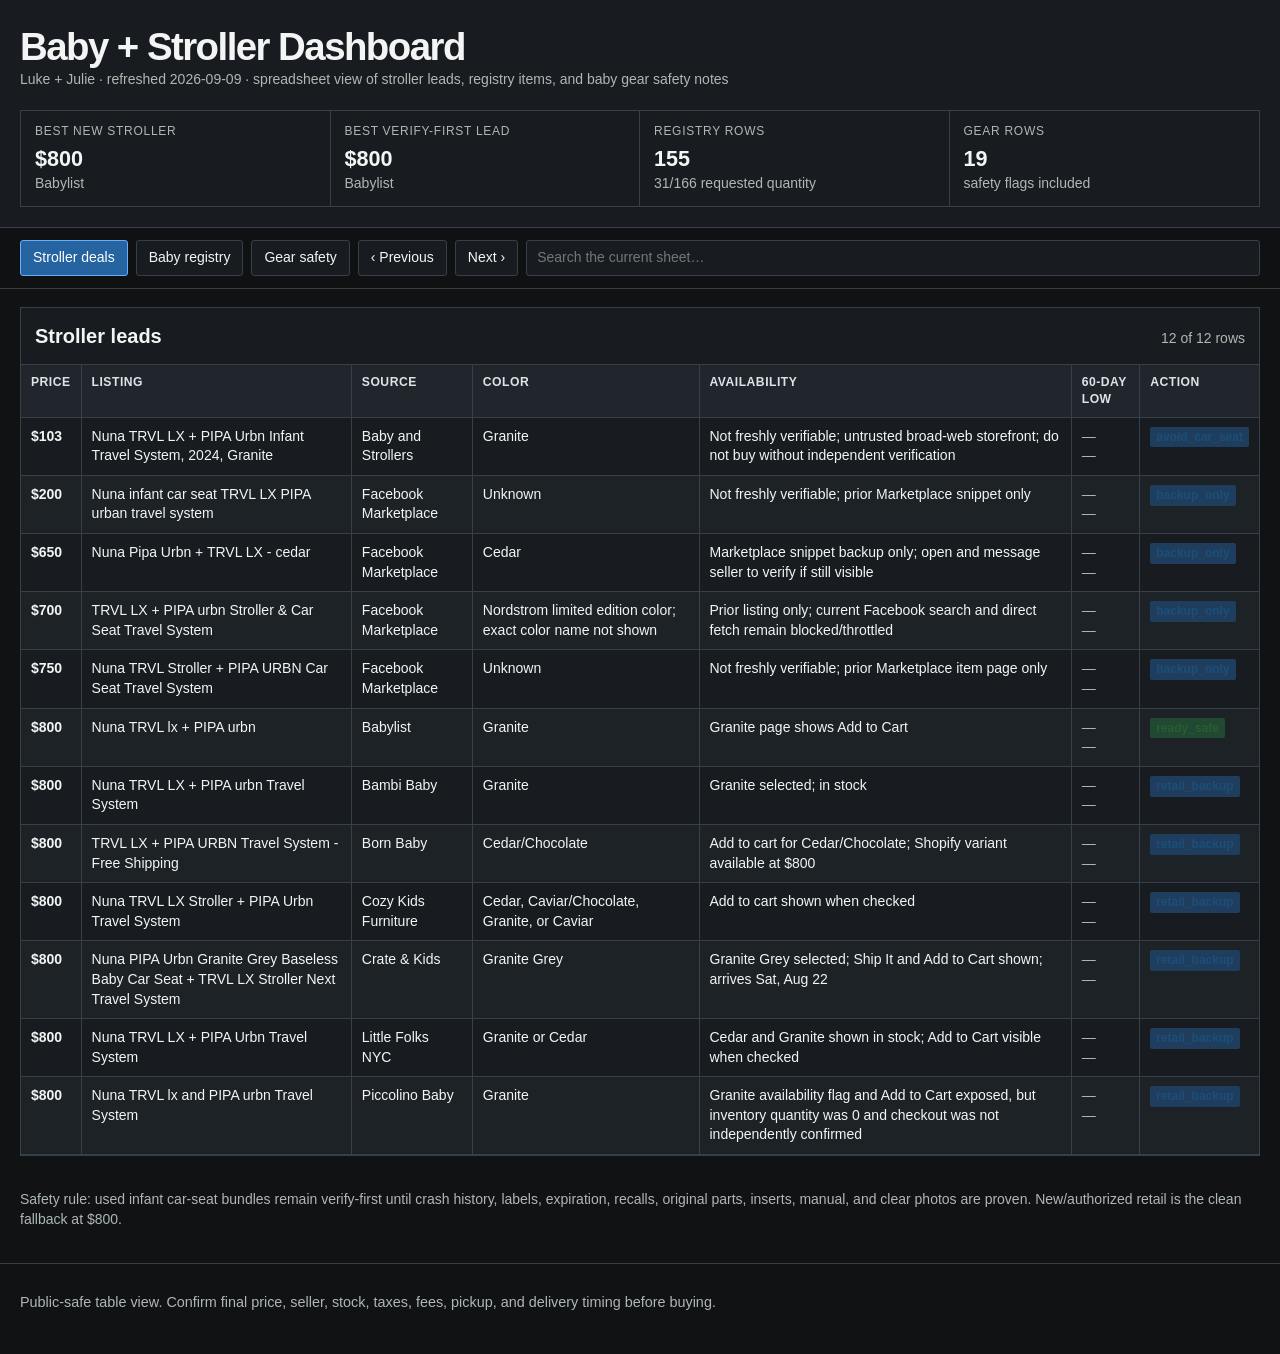
==== dashboards/baby-stroller.html @ 5c158ecc "Publish September 10 reconciled Baby Prep summary" ====
<!doctype html>
<html lang="en">
<head>
  <meta charset="utf-8">
  <meta name="viewport" content="width=device-width, initial-scale=1">
  <title>Baby + Stroller Dashboard - Public Safe</title>
  <link rel="stylesheet" href="../styles.css">
  <style>
    :root { color-scheme: dark; --grid-bg: #101214; --grid-paper: #181c20; --grid-ink: #f3f5f4; --grid-muted: #aeb8b3; --grid-line: #354048; --grid-blue: #1f3e5e; --grid-green: #214831; --grid-amber: #5a431d; }
    body.grid-dashboard { margin: 0; background: var(--grid-bg); color: var(--grid-ink); font: 14px/1.4 -apple-system, BlinkMacSystemFont, "Segoe UI", sans-serif; }
    .grid-dashboard .grid-wrap { width: min(1240px, calc(100% - 28px)); margin: 0 auto; }
    .grid-dashboard .grid-header { padding: 28px 0 20px; background: var(--grid-paper); border-bottom: 1px solid var(--grid-line); }
    .grid-dashboard h1 { margin: 0 0 4px; font-size: clamp(1.65rem, 3vw, 2.5rem); letter-spacing: -.04em; }
    .grid-dashboard h2 { margin: 0; font-size: 1.25rem; }
    .grid-dashboard .subhead, .grid-dashboard .muted { color: var(--grid-muted); }
    .grid-dashboard .subhead { margin: 0; }
    .grid-dashboard .summary-grid { display: grid; grid-template-columns: repeat(4, minmax(0, 1fr)); margin-top: 20px; border: 1px solid var(--grid-line); }
    .grid-dashboard .summary-cell { padding: 12px 14px; background: var(--grid-paper); border-right: 1px solid var(--grid-line); }
    .grid-dashboard .summary-cell:last-child { border-right: 0; }
    .grid-dashboard .summary-label { display: block; color: var(--grid-muted); font-size: .75rem; text-transform: uppercase; letter-spacing: .06em; }
    .grid-dashboard .summary-value { display: block; margin-top: 4px; font-size: 1.35rem; font-weight: 700; }
    .grid-dashboard .toolbar { position: sticky; top: 0; z-index: 2; padding: 12px 0; background: rgba(16,18,20,.96); border-bottom: 1px solid var(--grid-line); }
    .grid-dashboard .toolbar-row { display: flex; align-items: center; gap: 8px; flex-wrap: wrap; }
    .grid-dashboard button, .grid-dashboard input { min-height: 36px; border: 1px solid var(--grid-line); border-radius: 3px; font: inherit; }
    .grid-dashboard button { padding: 7px 12px; background: var(--grid-paper); color: var(--grid-ink); cursor: pointer; }
    .grid-dashboard button[aria-selected="true"], .grid-dashboard button.primary { background: #2563a1; border-color: #67aefb; color: #fff; }
    .grid-dashboard button:focus-visible, .grid-dashboard input:focus-visible { outline: 3px solid #67aefb; outline-offset: 1px; }
    .grid-dashboard input { flex: 1 1 260px; padding: 7px 10px; background: var(--grid-paper); }
    .grid-dashboard .view-panel[hidden] { display: none; }
    .grid-dashboard .sheet { margin: 18px 0 34px; background: var(--grid-paper); border: 1px solid var(--grid-line); }
    .grid-dashboard .sheet-head { display: flex; align-items: baseline; justify-content: space-between; gap: 12px; padding: 14px; border-bottom: 1px solid var(--grid-line); }
    .grid-dashboard .sheet-scroll { overflow-x: auto; }
    .grid-dashboard table { width: 100%; border-collapse: collapse; text-align: left; }
    .grid-dashboard th { position: sticky; top: 0; z-index: 1; background: #20262c; color: #dce4e8; font-size: .76rem; text-transform: uppercase; letter-spacing: .04em; }
    .grid-dashboard th, .grid-dashboard td { padding: 9px 10px; border-right: 1px solid var(--grid-line); border-bottom: 1px solid var(--grid-line); vertical-align: top; }
    .grid-dashboard tr:nth-child(even) td { background: #1d2227; }
    .grid-dashboard th:last-child, .grid-dashboard td:last-child { border-right: 0; }
    .grid-dashboard .item-title { min-width: 360px; }
    .grid-dashboard .status-text { display: inline-block; padding: 2px 6px; border-radius: 2px; font-size: .75rem; font-weight: 700; }
    .grid-dashboard .status-text.safe { background: var(--grid-green); color: #275e32; }
    .grid-dashboard .status-text.verify { background: var(--grid-blue); color: #1d4e79; }
    .grid-dashboard .status-text.caution { background: var(--grid-amber); color: #805a16; }
    .grid-dashboard .detail-toggle, .grid-dashboard .offer-button { min-height: 30px; padding: 5px 9px; border: 1px solid var(--grid-line); border-radius: 3px; background: #15191d; color: var(--grid-ink); text-decoration: none; font-size: .8rem; font-weight: 700; white-space: nowrap; }
    .grid-dashboard .offer-buttons { display: flex; flex-wrap: wrap; gap: 7px; margin: 10px 0; }
    .grid-dashboard .detail-toggle:hover, .grid-dashboard .offer-button:hover { border-color: #67aefb; color: #fff; }
    .grid-dashboard .registry-detail td { background: #121518 !important; color: var(--grid-muted); }
    .grid-dashboard .empty-row { display: none; padding: 16px; color: var(--grid-muted); }
    .grid-dashboard .notes { margin: 0 0 34px; color: var(--grid-muted); }
    @media (max-width: 720px) {
      .grid-dashboard .summary-grid { grid-template-columns: repeat(2, minmax(0, 1fr)); }
      .grid-dashboard .summary-cell:nth-child(2) { border-right: 0; }
      .grid-dashboard .summary-cell:nth-child(-n+2) { border-bottom: 1px solid var(--grid-line); }
      .grid-dashboard .toolbar-row { align-items: stretch; }
      .grid-dashboard .toolbar-row button { flex: 1 1 auto; }
      .grid-dashboard input { flex-basis: 100%; }
    }
  </style>
</head>
<body class="grid-dashboard">
  <header class="grid-header"><div class="grid-wrap">
    <h1>Baby + Stroller Dashboard</h1>
    <p class="subhead">Luke + Julie · refreshed 2026-09-09 · spreadsheet view of stroller leads, registry items, and baby gear safety notes</p>
    <div class="summary-grid" aria-label="Dashboard summary">
      <div class="summary-cell"><span class="summary-label">Best new stroller</span><span class="summary-value">$800</span><span class="muted">Babylist</span></div>
      <div class="summary-cell"><span class="summary-label">Best verify-first lead</span><span class="summary-value">$800</span><span class="muted">Babylist</span></div>
      <div class="summary-cell"><span class="summary-label">Registry rows</span><span class="summary-value">155</span><span class="muted">31/166 requested quantity</span></div>
      <div class="summary-cell"><span class="summary-label">Gear rows</span><span class="summary-value">19</span><span class="muted">safety flags included</span></div>
    </div>
  </div></header>
  <main>
    <section class="toolbar"><div class="grid-wrap"><div class="toolbar-row" role="tablist" aria-label="Dashboard sheets">
      <button id="stroller-tab" type="button" role="tab" aria-selected="true" aria-controls="stroller-panel">Stroller deals</button>
      <button id="registry-tab" type="button" role="tab" aria-selected="false" aria-controls="registry-panel">Baby registry</button>
      <button id="gear-tab" type="button" role="tab" aria-selected="false" aria-controls="gear-panel">Gear safety</button>
      <button id="previous-view" type="button" aria-label="Previous sheet">‹ Previous</button>
      <button id="next-view" type="button" aria-label="Next sheet">Next ›</button>
      <input id="table-search" type="search" placeholder="Search the current sheet…" aria-label="Search the current sheet">
    </div></div></section>
    <div class="grid-wrap">
      <section class="view-panel" id="stroller-panel" role="tabpanel" aria-labelledby="stroller-tab">
        <div class="sheet"><div class="sheet-head"><h2>Stroller leads</h2><span class="muted" id="stroller-count">12 rows</span></div><div class="sheet-scroll"><table><thead><tr><th>Price</th><th>Listing</th><th>Source</th><th>Color</th><th>Availability</th><th>60-day low</th><th>Action</th></tr></thead><tbody><tr data-search="Nuna TRVL LX + PIPA Urbn Infant Travel System, 2024, Granite Baby and Strollers Granite Not freshly verifiable; untrusted broad-web storefront; do not buy without independent verification avoid_car_seat"><td><strong>$103</strong></td><td>Nuna TRVL LX + PIPA Urbn Infant Travel System, 2024, Granite</td><td>Baby and Strollers</td><td>Granite</td><td>Not freshly verifiable; untrusted broad-web storefront; do not buy without independent verification</td><td><span class="muted">—</span><br><span class="muted">—</span></td><td><span class="status-text verify">avoid_car_seat</span></td></tr><tr data-search="Nuna infant car seat TRVL LX PIPA urban travel system Facebook Marketplace Unknown Not freshly verifiable; prior Marketplace snippet only backup_only"><td><strong>$200</strong></td><td>Nuna infant car seat TRVL LX PIPA urban travel system</td><td>Facebook Marketplace</td><td>Unknown</td><td>Not freshly verifiable; prior Marketplace snippet only</td><td><span class="muted">—</span><br><span class="muted">—</span></td><td><span class="status-text verify">backup_only</span></td></tr><tr data-search="Nuna Pipa Urbn + TRVL LX - cedar Facebook Marketplace Cedar Marketplace snippet backup only; open and message seller to verify if still visible backup_only"><td><strong>$650</strong></td><td>Nuna Pipa Urbn + TRVL LX - cedar</td><td>Facebook Marketplace</td><td>Cedar</td><td>Marketplace snippet backup only; open and message seller to verify if still visible</td><td><span class="muted">—</span><br><span class="muted">—</span></td><td><span class="status-text verify">backup_only</span></td></tr><tr data-search="TRVL LX + PIPA urbn Stroller &amp; Car Seat Travel System Facebook Marketplace Nordstrom limited edition color; exact color name not shown Prior listing only; current Facebook search and direct fetch remain blocked/throttled backup_only"><td><strong>$700</strong></td><td>TRVL LX + PIPA urbn Stroller &amp; Car Seat Travel System</td><td>Facebook Marketplace</td><td>Nordstrom limited edition color; exact color name not shown</td><td>Prior listing only; current Facebook search and direct fetch remain blocked/throttled</td><td><span class="muted">—</span><br><span class="muted">—</span></td><td><span class="status-text verify">backup_only</span></td></tr><tr data-search="Nuna TRVL Stroller + PIPA URBN Car Seat Travel System Facebook Marketplace Unknown Not freshly verifiable; prior Marketplace item page only backup_only"><td><strong>$750</strong></td><td>Nuna TRVL Stroller + PIPA URBN Car Seat Travel System</td><td>Facebook Marketplace</td><td>Unknown</td><td>Not freshly verifiable; prior Marketplace item page only</td><td><span class="muted">—</span><br><span class="muted">—</span></td><td><span class="status-text verify">backup_only</span></td></tr><tr data-search="Nuna TRVL lx + PIPA urbn Babylist Granite Granite page shows Add to Cart ready_safe"><td><strong>$800</strong></td><td>Nuna TRVL lx + PIPA urbn</td><td>Babylist</td><td>Granite</td><td>Granite page shows Add to Cart</td><td><span class="muted">—</span><br><span class="muted">—</span></td><td><span class="status-text safe">ready_safe</span></td></tr><tr data-search="Nuna TRVL LX + PIPA urbn Travel System Bambi Baby Granite Granite selected; in stock retail_backup"><td><strong>$800</strong></td><td>Nuna TRVL LX + PIPA urbn Travel System</td><td>Bambi Baby</td><td>Granite</td><td>Granite selected; in stock</td><td><span class="muted">—</span><br><span class="muted">—</span></td><td><span class="status-text verify">retail_backup</span></td></tr><tr data-search="TRVL LX + PIPA URBN Travel System - Free Shipping Born Baby Cedar/Chocolate Add to cart for Cedar/Chocolate; Shopify variant available at $800 retail_backup"><td><strong>$800</strong></td><td>TRVL LX + PIPA URBN Travel System - Free Shipping</td><td>Born Baby</td><td>Cedar/Chocolate</td><td>Add to cart for Cedar/Chocolate; Shopify variant available at $800</td><td><span class="muted">—</span><br><span class="muted">—</span></td><td><span class="status-text verify">retail_backup</span></td></tr><tr data-search="Nuna TRVL LX Stroller + PIPA Urbn Travel System Cozy Kids Furniture Cedar, Caviar/Chocolate, Granite, or Caviar Add to cart shown when checked retail_backup"><td><strong>$800</strong></td><td>Nuna TRVL LX Stroller + PIPA Urbn Travel System</td><td>Cozy Kids Furniture</td><td>Cedar, Caviar/Chocolate, Granite, or Caviar</td><td>Add to cart shown when checked</td><td><span class="muted">—</span><br><span class="muted">—</span></td><td><span class="status-text verify">retail_backup</span></td></tr><tr data-search="Nuna PIPA Urbn Granite Grey Baseless Baby Car Seat + TRVL LX Stroller Next Travel System Crate &amp; Kids Granite Grey Granite Grey selected; Ship It and Add to Cart shown; arrives Sat, Aug 22 retail_backup"><td><strong>$800</strong></td><td>Nuna PIPA Urbn Granite Grey Baseless Baby Car Seat + TRVL LX Stroller Next Travel System</td><td>Crate &amp; Kids</td><td>Granite Grey</td><td>Granite Grey selected; Ship It and Add to Cart shown; arrives Sat, Aug 22</td><td><span class="muted">—</span><br><span class="muted">—</span></td><td><span class="status-text verify">retail_backup</span></td></tr><tr data-search="Nuna TRVL LX + PIPA Urbn Travel System Little Folks NYC Granite or Cedar Cedar and Granite shown in stock; Add to Cart visible when checked retail_backup"><td><strong>$800</strong></td><td>Nuna TRVL LX + PIPA Urbn Travel System</td><td>Little Folks NYC</td><td>Granite or Cedar</td><td>Cedar and Granite shown in stock; Add to Cart visible when checked</td><td><span class="muted">—</span><br><span class="muted">—</span></td><td><span class="status-text verify">retail_backup</span></td></tr><tr data-search="Nuna TRVL lx and PIPA urbn Travel System Piccolino Baby Granite Granite availability flag and Add to Cart exposed, but inventory quantity was 0 and checkout was not independently confirmed retail_backup"><td><strong>$800</strong></td><td>Nuna TRVL lx and PIPA urbn Travel System</td><td>Piccolino Baby</td><td>Granite</td><td>Granite availability flag and Add to Cart exposed, but inventory quantity was 0 and checkout was not independently confirmed</td><td><span class="muted">—</span><br><span class="muted">—</span></td><td><span class="status-text verify">retail_backup</span></td></tr></tbody></table><div class="empty-row">No stroller rows match the search.</div></div></div>
        <p class="notes">Safety rule: used infant car-seat bundles remain verify-first until crash history, labels, expiration, recalls, original parts, inserts, manual, and clear photos are proven. New/authorized retail is the clean fallback at $800.</p>
      </section>
      <section class="view-panel" id="registry-panel" role="tabpanel" aria-labelledby="registry-tab" hidden>
        <div class="sheet"><div class="sheet-head"><h2>Baby registry — all reconciled rows</h2><span class="muted" id="registry-count">155 rows</span></div><div class="sheet-scroll"><table><thead><tr><th>Category</th><th>Registry item</th><th>Amazon price</th><th>Qty requested</th><th>Qty purchased</th><th>Status</th><th>Checked</th><th>60-day low</th><th>Low difference</th><th>Actions</th></tr></thead><tbody><tr data-search="Tub Works® Dinosaur Mold Free Bath Toys, 6 Pack | Sealed, No Hole Bath Toys Design Keeps Moisture Out | Soft, Squeezable &amp; Float on Water | Easy-Grip Baby &amp; Toddler Bath Toy Set | Great Baby Pool Toys Bathing active 2026-07-05" data-detail="registry-detail-0"><td>Bathing</td><td class="item-title">Tub Works® Dinosaur Mold Free Bath Toys, 6 Pack | Sealed, No Hole Bath Toys Design Keeps Moisture Out | Soft, Squeezable &amp; Float on Water | Easy-Grip Baby &amp; Toddler Bath Toy Set | Great Baby Pool Toys</td><td>$14</td><td>1</td><td>0</td><td>active</td><td>2026-07-05</td><td><span class="muted">—</span><br><span class="muted">—</span></td><td><button class="detail-toggle" type="button" aria-expanded="false" aria-controls="registry-detail-0">View details</button></td></tr><tr class="registry-detail" id="registry-detail-0" hidden><td colspan="10"><strong>Public offer context</strong><div class="offer-buttons"><a class="offer-button" href="https://www.walmart.com/ip/Tub-Works-Mold-Free-No-Hole-Bath-Toys-6-Pack-Rainforest/9072864702" target="_blank" rel="noopener noreferrer">Walmart</a></div><span class="muted">Private registry identifiers and exact Amazon item links are omitted from this public-safe page.</span></td></tr><tr data-search="Munchkin® Learn™ Bath Letters and Numbers 36pc Toddler Bath Toy Uncategorized active 2026-07-05" data-detail="registry-detail-1"><td>Uncategorized</td><td class="item-title">Munchkin® Learn™ Bath Letters and Numbers 36pc Toddler Bath Toy</td><td>$5</td><td>1</td><td>1</td><td>active</td><td>2026-07-05</td><td><span class="muted">—</span><br><span class="muted">—</span></td><td><button class="detail-toggle" type="button" aria-expanded="false" aria-controls="registry-detail-1">View details</button></td></tr><tr class="registry-detail" id="registry-detail-1" hidden><td colspan="10"><strong>Public offer context</strong><div class="offer-buttons"><a class="offer-button" href="https://www.walmart.com/ip/Munchkin-Learn-Letters-and-Numbers-Toddler-Bath-Toy-Non-Toxic-Multi-Color-Unisex-36-Count/38420302" target="_blank" rel="noopener noreferrer">Walmart</a></div><span class="muted">Private registry identifiers and exact Amazon item links are omitted from this public-safe page.</span></td></tr><tr data-search="Munchkin® Super Scoop™ Hanging Bath Toy Storage with Quick Drying Mesh, Grey Uncategorized active 2026-07-05" data-detail="registry-detail-2"><td>Uncategorized</td><td class="item-title">Munchkin® Super Scoop™ Hanging Bath Toy Storage with Quick Drying Mesh, Grey</td><td>$13</td><td>1</td><td>0</td><td>active</td><td>2026-07-05</td><td><span class="muted">—</span><br><span class="muted">—</span></td><td><button class="detail-toggle" type="button" aria-expanded="false" aria-controls="registry-detail-2">View details</button></td></tr><tr class="registry-detail" id="registry-detail-2" hidden><td colspan="10"><strong>Public offer context</strong><div class="offer-buttons"><a class="offer-button" href="https://www.walmart.com/ip/Munchkin-Super-Scoop-Hanging-Bath-Toy-Scoop-and-Storage-with-Quick-Drying-Mesh-Gray-Unisex/706444484" target="_blank" rel="noopener noreferrer">Walmart</a></div><span class="muted">Private registry identifiers and exact Amazon item links are omitted from this public-safe page.</span></td></tr><tr data-search="The Honest Company 2-in-1 Baby Shampoo &amp; Body Wash, Fragrance-Free, Tear-Free, Hypoallergenic, Naturally Derived, Sensitive Skin, 10 fl oz Uncategorized active 2026-07-05" data-detail="registry-detail-3"><td>Uncategorized</td><td class="item-title">The Honest Company 2-in-1 Baby Shampoo &amp; Body Wash, Fragrance-Free, Tear-Free, Hypoallergenic, Naturally Derived, Sensitive Skin, 10 fl oz</td><td>$11</td><td>1</td><td>0</td><td>active</td><td>2026-07-05</td><td><span class="muted">—</span><br><span class="muted">—</span></td><td><button class="detail-toggle" type="button" aria-expanded="false" aria-controls="registry-detail-3">View details</button></td></tr><tr class="registry-detail" id="registry-detail-3" hidden><td colspan="10"><strong>Public offer context</strong><div class="offer-buttons"><a class="offer-button" href="https://www.walmart.com/ip/Sensitive-Shampoo-Body-Wash-Fragrance-Free-10-Fl-Oz/325622582" target="_blank" rel="noopener noreferrer">Walmart</a></div><span class="muted">Private registry identifiers and exact Amazon item links are omitted from this public-safe page.</span></td></tr><tr data-search="TBEZY Baby Hooded Towel with Unique Animal Design Ultra Soft Thick Cotton Bath Towel for Newborn (Tiger) Uncategorized active 2026-07-05" data-detail="registry-detail-4"><td>Uncategorized</td><td class="item-title">TBEZY Baby Hooded Towel with Unique Animal Design Ultra Soft Thick Cotton Bath Towel for Newborn (Tiger)</td><td>$20</td><td>1</td><td>1</td><td>active</td><td>2026-07-05</td><td><span class="muted">—</span><br><span class="muted">—</span></td><td><button class="detail-toggle" type="button" aria-expanded="false" aria-controls="registry-detail-4">View details</button></td></tr><tr class="registry-detail" id="registry-detail-4" hidden><td colspan="10"><strong>Public offer context</strong><div class="offer-buttons"><a class="offer-button" href="https://www.ebay.com/itm/366216033367" target="_blank" rel="noopener noreferrer">eBay</a></div><span class="muted">Private registry identifiers and exact Amazon item links are omitted from this public-safe page.</span></td></tr><tr data-search="Spasilk Baby 10 Pack Soft Terry Bath Washcloth Wipes Uncategorized active 2026-07-05" data-detail="registry-detail-5"><td>Uncategorized</td><td class="item-title">Spasilk Baby 10 Pack Soft Terry Bath Washcloth Wipes</td><td>$8</td><td>1</td><td>1</td><td>active</td><td>2026-07-05</td><td><span class="muted">—</span><br><span class="muted">—</span></td><td><button class="detail-toggle" type="button" aria-expanded="false" aria-controls="registry-detail-5">View details</button></td></tr><tr class="registry-detail" id="registry-detail-5" hidden><td colspan="10"><strong>Public offer context</strong><div class="offer-buttons"><a class="offer-button" href="https://www.walmart.com/ip/Spasilk-Washcloth-Wipes-Set-for-Newborns-and-Infants-Terry-Bathtime-Essentials-Pack-of-10-Blue-Elephants/465068553" target="_blank" rel="noopener noreferrer">Walmart</a></div><span class="muted">Private registry identifiers and exact Amazon item links are omitted from this public-safe page.</span></td></tr><tr data-search="Timgle 10 Pcs Coral Velvet Pee Covers Baby Boy, Strong Water Absorption Pee Shield for Baby Boy, Reusable Diaper Changing Accessory for Boys Newborn Gift(Dinosaur) Diapering active 2026-07-05" data-detail="registry-detail-6"><td>Diapering</td><td class="item-title">Timgle 10 Pcs Coral Velvet Pee Covers Baby Boy, Strong Water Absorption Pee Shield for Baby Boy, Reusable Diaper Changing Accessory for Boys Newborn Gift(Dinosaur)</td><td>$18</td><td>1</td><td>1</td><td>active</td><td>2026-07-05</td><td><span class="muted">—</span><br><span class="muted">—</span></td><td><button class="detail-toggle" type="button" aria-expanded="false" aria-controls="registry-detail-6">View details</button></td></tr><tr class="registry-detail" id="registry-detail-6" hidden><td colspan="10"><strong>Public offer context</strong><div class="offer-buttons"><span class="muted">No public offer link recorded</span></div><span class="muted">Private registry identifiers and exact Amazon item links are omitted from this public-safe page.</span></td></tr><tr data-search="Fortella Baby Diaper Caddy, 3 Tier Rolling Storage Cart for Baby Essentials, Diaper Cart with Detachable Dividers, Storage Organizer &amp; Baby Bottle Organizer for Bedroom, Living Room (Beige) Uncategorized active 2026-07-05" data-detail="registry-detail-7"><td>Uncategorized</td><td class="item-title">Fortella Baby Diaper Caddy, 3 Tier Rolling Storage Cart for Baby Essentials, Diaper Cart with Detachable Dividers, Storage Organizer &amp; Baby Bottle Organizer for Bedroom, Living Room (Beige)</td><td>$40</td><td>1</td><td>1</td><td>active</td><td>2026-07-05</td><td><span class="muted">—</span><br><span class="muted">—</span></td><td><button class="detail-toggle" type="button" aria-expanded="false" aria-controls="registry-detail-7">View details</button></td></tr><tr class="registry-detail" id="registry-detail-7" hidden><td colspan="10"><strong>Public offer context</strong><div class="offer-buttons"><a class="offer-button" href="https://www.ebay.com/itm/397949438208" target="_blank" rel="noopener noreferrer">eBay</a></div><span class="muted">Private registry identifiers and exact Amazon item links are omitted from this public-safe page.</span></td></tr><tr data-search="Parker Baby Diaper Caddy - Nursery Storage Bin and Car Organizer for Diapers and Baby Wipes - Oatmeal, Regular Uncategorized active 2026-07-05" data-detail="registry-detail-8"><td>Uncategorized</td><td class="item-title">Parker Baby Diaper Caddy - Nursery Storage Bin and Car Organizer for Diapers and Baby Wipes - Oatmeal, Regular</td><td>$22</td><td>1</td><td>0</td><td>active</td><td>2026-07-05</td><td><span class="muted">—</span><br><span class="muted">—</span></td><td><button class="detail-toggle" type="button" aria-expanded="false" aria-controls="registry-detail-8">View details</button></td></tr><tr class="registry-detail" id="registry-detail-8" hidden><td colspan="10"><strong>Public offer context</strong><div class="offer-buttons"><a class="offer-button" href="https://www.target.com/p/parker-baby-co-felt-diaper-caddy-regular-oatmeal/-/A-88442014" target="_blank" rel="noopener noreferrer">Target</a></div><span class="muted">Private registry identifiers and exact Amazon item links are omitted from this public-safe page.</span></td></tr><tr data-search="4 pcs Clear Zipper Pouches,Hard Shell Zipper Case, Toiletry Bag for Travel, CLear Diaper Bag, Toiletry Pouch, Travel Organizer, Cosmetic Bag,Toy Storage Bins (M+3S) (Blue) Uncategorized active 2026-07-05" data-detail="registry-detail-9"><td>Uncategorized</td><td class="item-title">4 pcs Clear Zipper Pouches,Hard Shell Zipper Case, Toiletry Bag for Travel, CLear Diaper Bag, Toiletry Pouch, Travel Organizer, Cosmetic Bag,Toy Storage Bins (M+3S) (Blue)</td><td>$18</td><td>2</td><td>0</td><td>active</td><td>2026-07-05</td><td><span class="muted">—</span><br><span class="muted">—</span></td><td><button class="detail-toggle" type="button" aria-expanded="false" aria-controls="registry-detail-9">View details</button></td></tr><tr class="registry-detail" id="registry-detail-9" hidden><td colspan="10"><strong>Public offer context</strong><div class="offer-buttons"><a class="offer-button" href="https://www.ebay.com/itm/227279788203" target="_blank" rel="noopener noreferrer">eBay</a></div><span class="muted">Private registry identifiers and exact Amazon item links are omitted from this public-safe page.</span></td></tr><tr data-search="BAGSMART Diaper Bag Tote, Hospital Bag for Labor Delivery, Puffy Maternity Travel Diaper Tote, Baby Bag with Pacifier Case Uncategorized active 2026-07-05" data-detail="registry-detail-10"><td>Uncategorized</td><td class="item-title">BAGSMART Diaper Bag Tote, Hospital Bag for Labor Delivery, Puffy Maternity Travel Diaper Tote, Baby Bag with Pacifier Case</td><td>$39</td><td>1</td><td>0</td><td>active</td><td>2026-07-05</td><td><span class="muted">—</span><br><span class="muted">—</span></td><td><button class="detail-toggle" type="button" aria-expanded="false" aria-controls="registry-detail-10">View details</button></td></tr><tr class="registry-detail" id="registry-detail-10" hidden><td colspan="10"><strong>Public offer context</strong><div class="offer-buttons"><a class="offer-button" href="https://www.kinzd.com/products/bagsmart-diaper-bag-tote-puffer-hospital-bag-for-labor-delivery-with-pacifier-case-lightweight-baby-bag-for-travel-work-multifunctional-insulated-pockets-water-resistance-1" target="_blank" rel="noopener noreferrer">Kinzd</a></div><span class="muted">Private registry identifiers and exact Amazon item links are omitted from this public-safe page.</span></td></tr><tr data-search="Triple Paste Diaper Rash Cream, Hypoallergenic Medicated Ointment for Babies, 16 oz (Packaging May Vary) Uncategorized active 2026-07-05" data-detail="registry-detail-11"><td>Uncategorized</td><td class="item-title">Triple Paste Diaper Rash Cream, Hypoallergenic Medicated Ointment for Babies, 16 oz (Packaging May Vary)</td><td>$30</td><td>1</td><td>0</td><td>active</td><td>2026-07-05</td><td><span class="muted">—</span><br><span class="muted">—</span></td><td><button class="detail-toggle" type="button" aria-expanded="false" aria-controls="registry-detail-11">View details</button></td></tr><tr class="registry-detail" id="registry-detail-11" hidden><td colspan="10"><strong>Public offer context</strong><div class="offer-buttons"><a class="offer-button" href="https://www.walmart.com/ip/Triple-Paste-Diaper-Rash-Cream-Hypoallergenic-Medicated-Ointment-for-Babies-16-oz-20023/594558037" target="_blank" rel="noopener noreferrer">Walmart</a></div><span class="muted">Private registry identifiers and exact Amazon item links are omitted from this public-safe page.</span></td></tr><tr data-search="Aquaphor Baby Healing Ointment Advanced Therapy Skin Protectant, Dry Skin and Diaper Rash Ointment, 7 Oz Tube Uncategorized active 2026-07-05" data-detail="registry-detail-12"><td>Uncategorized</td><td class="item-title">Aquaphor Baby Healing Ointment Advanced Therapy Skin Protectant, Dry Skin and Diaper Rash Ointment, 7 Oz Tube</td><td>$13</td><td>1</td><td>0</td><td>active</td><td>2026-07-05</td><td><span class="muted">—</span><br><span class="muted">—</span></td><td><button class="detail-toggle" type="button" aria-expanded="false" aria-controls="registry-detail-12">View details</button></td></tr><tr class="registry-detail" id="registry-detail-12" hidden><td colspan="10"><strong>Public offer context</strong><div class="offer-buttons"><a class="offer-button" href="https://www.walmart.com/ip/Aquaphor-Baby-Healing-Ointment-Advanced-Therapy-Skin-Protectant-7-Oz-Tube/52639069" target="_blank" rel="noopener noreferrer">Walmart</a></div><span class="muted">Private registry identifiers and exact Amazon item links are omitted from this public-safe page.</span></td></tr><tr data-search="Tiny Twinkle Mess Proof Wet Bags | 2-Pack Reusable Waterproof Wet Bags for Swimsuits | Baby Clothes | Travel &amp; Diaper Bag (Dinosaur, Ocean Life) Uncategorized active 2026-07-05" data-detail="registry-detail-13"><td>Uncategorized</td><td class="item-title">Tiny Twinkle Mess Proof Wet Bags | 2-Pack Reusable Waterproof Wet Bags for Swimsuits | Baby Clothes | Travel &amp; Diaper Bag (Dinosaur, Ocean Life)</td><td>$18</td><td>1</td><td>0</td><td>active</td><td>2026-07-05</td><td><span class="muted">—</span><br><span class="muted">—</span></td><td><button class="detail-toggle" type="button" aria-expanded="false" aria-controls="registry-detail-13">View details</button></td></tr><tr class="registry-detail" id="registry-detail-13" hidden><td colspan="10"><strong>Public offer context</strong><div class="offer-buttons"><a class="offer-button" href="https://www.target.com/p/tiny-twinkle-mess-proof-waterproof-washable-baby-toddler-wet-bags-for-diapers-swimsuits-and-travel-dinosaur-ocean-life/-/A-1002531642" target="_blank" rel="noopener noreferrer">Target</a></div><span class="muted">Private registry identifiers and exact Amazon item links are omitted from this public-safe page.</span></td></tr><tr data-search="HealthyBaby Our Wet Wipes | EWG Verified Safe | 100% Water &amp; Plant Based | Unscented &amp; Safe for Sensitive Skin | Fragrance Free and Totally Chlorine Free (8 packs, 512 wipes) Uncategorized active 2026-07-05" data-detail="registry-detail-14"><td>Uncategorized</td><td class="item-title">HealthyBaby Our Wet Wipes | EWG Verified Safe | 100% Water &amp; Plant Based | Unscented &amp; Safe for Sensitive Skin | Fragrance Free and Totally Chlorine Free (8 packs, 512 wipes)</td><td>$55</td><td>3</td><td>0</td><td>active</td><td>2026-07-05</td><td><span class="muted">—</span><br><span class="muted">—</span></td><td><button class="detail-toggle" type="button" aria-expanded="false" aria-controls="registry-detail-14">View details</button></td></tr><tr class="registry-detail" id="registry-detail-14" hidden><td colspan="10"><strong>Public offer context</strong><div class="offer-buttons"><a class="offer-button" href="https://www.target.com/p/healthybaby-wet-wipes-224ct/-/A-94794100" target="_blank" rel="noopener noreferrer">Target</a></div><span class="muted">Private registry identifiers and exact Amazon item links are omitted from this public-safe page.</span></td></tr><tr data-search="Our Diapers | The First EWG Verified &amp; Microbiome-Friendly Diaper | Size NB (&lt;10 lbs) 32 Count | 12-Hour Leak Protection | Made with Organic Cotton &amp; Plant-Derived Materials | Totally Chlorine Free Uncategorized active 2026-07-05" data-detail="registry-detail-15"><td>Uncategorized</td><td class="item-title">Our Diapers | The First EWG Verified &amp; Microbiome-Friendly Diaper | Size NB (&lt;10 lbs) 32 Count | 12-Hour Leak Protection | Made with Organic Cotton &amp; Plant-Derived Materials | Totally Chlorine Free</td><td>$23</td><td>2</td><td>0</td><td>active</td><td>2026-07-05</td><td><span class="muted">—</span><br><span class="muted">—</span></td><td><button class="detail-toggle" type="button" aria-expanded="false" aria-controls="registry-detail-15">View details</button></td></tr><tr class="registry-detail" id="registry-detail-15" hidden><td colspan="10"><strong>Public offer context</strong><div class="offer-buttons"><a class="offer-button" href="https://www.target.com/p/healthybaby-disposable-diapers-newborn-66ct/-/A-90481486" target="_blank" rel="noopener noreferrer">Target</a></div><span class="muted">Private registry identifiers and exact Amazon item links are omitted from this public-safe page.</span></td></tr><tr data-search="Pampers Pure Baby Diapers, Size 0 (&gt;10 lbs), 76, Up to 100% Leakproof, Premium Hypoallergenic Soft Diapers Uncategorized active 2026-07-05" data-detail="registry-detail-16"><td>Uncategorized</td><td class="item-title">Pampers Pure Baby Diapers, Size 0 (&gt;10 lbs), 76, Up to 100% Leakproof, Premium Hypoallergenic Soft Diapers</td><td>$23</td><td>1</td><td>0</td><td>active</td><td>2026-07-05</td><td><span class="muted">—</span><br><span class="muted">—</span></td><td><button class="detail-toggle" type="button" aria-expanded="false" aria-controls="registry-detail-16">View details</button></td></tr><tr class="registry-detail" id="registry-detail-16" hidden><td colspan="10"><strong>Public offer context</strong><div class="offer-buttons"><a class="offer-button" href="https://www.walmart.com/ip/Pampers-Pure-Baby-Diapers-Size-Newborn-76-Count-Select-for-More-Options/648578496" target="_blank" rel="noopener noreferrer">Walmart</a></div><span class="muted">Private registry identifiers and exact Amazon item links are omitted from this public-safe page.</span></td></tr><tr data-search="GROSMIMI Spill Proof no Spill Magic Sippy Cup with Straw with Handle for Baby and Toddlers, Customizable, PPSU, BPA Free 6 oz (Sky blue) Feeding active 2026-07-05" data-detail="registry-detail-17"><td>Feeding</td><td class="item-title">GROSMIMI Spill Proof no Spill Magic Sippy Cup with Straw with Handle for Baby and Toddlers, Customizable, PPSU, BPA Free 6 oz (Sky blue)</td><td>$23</td><td>1</td><td>0</td><td>active</td><td>2026-07-05</td><td><span class="muted">—</span><br><span class="muted">—</span></td><td><button class="detail-toggle" type="button" aria-expanded="false" aria-controls="registry-detail-17">View details</button></td></tr><tr class="registry-detail" id="registry-detail-17" hidden><td colspan="10"><strong>Public offer context</strong><div class="offer-buttons"><a class="offer-button" href="https://www.walmart.com/ip/GROSMIMI-Spill-Proof-no-Spill-Magic-Sippy-Cup-with-Straw-with-Handle-for-Baby-and-Toddlers-Customizable-PPSU-BPA-Free-10-oz-Butter/5465620554" target="_blank" rel="noopener noreferrer">Walmart</a></div><span class="muted">Private registry identifiers and exact Amazon item links are omitted from this public-safe page.</span></td></tr><tr data-search="Olababy Silicone Training Cup with Straw Lid | Babies Water Drinking Cup | 6+ Mo Infant To 12-18 Months Toddler | Sippy Cup For Kids &amp; Smoothie Cup | Baby Led Weaning (Blueberry, 5 oz) Uncategorized active 2026-07-05" data-detail="registry-detail-18"><td>Uncategorized</td><td class="item-title">Olababy Silicone Training Cup with Straw Lid | Babies Water Drinking Cup | 6+ Mo Infant To 12-18 Months Toddler | Sippy Cup For Kids &amp; Smoothie Cup | Baby Led Weaning (Blueberry, 5 oz)</td><td>$16</td><td>1</td><td>0</td><td>active</td><td>2026-07-05</td><td><span class="muted">—</span><br><span class="muted">—</span></td><td><button class="detail-toggle" type="button" aria-expanded="false" aria-controls="registry-detail-18">View details</button></td></tr><tr class="registry-detail" id="registry-detail-18" hidden><td colspan="10"><strong>Public offer context</strong><div class="offer-buttons"><a class="offer-button" href="https://www.olababy.us/products/training-cup-with-lid-straw-5oz" target="_blank" rel="noopener noreferrer">Olababy</a></div><span class="muted">Private registry identifiers and exact Amazon item links are omitted from this public-safe page.</span></td></tr><tr data-search="ezpz Tiny Spoon (2 Pack in Sage) - 6 Months+ - 100% Silicone Spoon for Baby Led Weaning + Purees - Designed by a Pediatric Feeding Specialist - Shower Essentials &amp; Gifts Uncategorized active 2026-07-05" data-detail="registry-detail-19"><td>Uncategorized</td><td class="item-title">ezpz Tiny Spoon (2 Pack in Sage) - 6 Months+ - 100% Silicone Spoon for Baby Led Weaning + Purees - Designed by a Pediatric Feeding Specialist - Shower Essentials &amp; Gifts</td><td>$16</td><td>1</td><td>0</td><td>active</td><td>2026-07-05</td><td><span class="muted">—</span><br><span class="muted">—</span></td><td><button class="detail-toggle" type="button" aria-expanded="false" aria-controls="registry-detail-19">View details</button></td></tr><tr class="registry-detail" id="registry-detail-19" hidden><td colspan="10"><strong>Public offer context</strong><div class="offer-buttons"><a class="offer-button" href="https://www.target.com/p/ezpz-tiny-spoon/-/A-79565899" target="_blank" rel="noopener noreferrer">Target</a></div><span class="muted">Private registry identifiers and exact Amazon item links are omitted from this public-safe page.</span></td></tr><tr data-search="NumNum Baby Spoons Set, Feeding Littles x Silicone Pre-Spoon GOOtensils for Baby Led Weaning, Self-Feeding &amp; Teething, First Stage Toddler Utensils for Ages 6+ Months, 3-Pack, BPA-Free (Neutrals) Uncategorized active 2026-07-05" data-detail="registry-detail-20"><td>Uncategorized</td><td class="item-title">NumNum Baby Spoons Set, Feeding Littles x Silicone Pre-Spoon GOOtensils for Baby Led Weaning, Self-Feeding &amp; Teething, First Stage Toddler Utensils for Ages 6+ Months, 3-Pack, BPA-Free (Neutrals)</td><td>$20</td><td>1</td><td>0</td><td>active</td><td>2026-07-05</td><td><span class="muted">—</span><br><span class="muted">—</span></td><td><button class="detail-toggle" type="button" aria-expanded="false" aria-controls="registry-detail-20">View details</button></td></tr><tr class="registry-detail" id="registry-detail-20" hidden><td colspan="10"><strong>Public offer context</strong><div class="offer-buttons"><a class="offer-button" href="https://numnumbaby.us/" target="_blank" rel="noopener noreferrer">NumNum</a></div><span class="muted">Private registry identifiers and exact Amazon item links are omitted from this public-safe page.</span></td></tr><tr data-search="ezpz Tiny Cup (Sage/Olive) - 4 months+ - 100% Silicone Training Cup for Infants - Designed by a Pediatric Feeding Specialist - Baby-Led Weaning Essentials &amp; Baby Gifts Uncategorized active 2026-07-05" data-detail="registry-detail-21"><td>Uncategorized</td><td class="item-title">ezpz Tiny Cup (Sage/Olive) - 4 months+ - 100% Silicone Training Cup for Infants - Designed by a Pediatric Feeding Specialist - Baby-Led Weaning Essentials &amp; Baby Gifts</td><td>$15</td><td>1</td><td>0</td><td>active</td><td>2026-07-05</td><td><span class="muted">—</span><br><span class="muted">—</span></td><td><button class="detail-toggle" type="button" aria-expanded="false" aria-controls="registry-detail-21">View details</button></td></tr><tr class="registry-detail" id="registry-detail-21" hidden><td colspan="10"><strong>Public offer context</strong><div class="offer-buttons"><span class="muted">No public offer link recorded</span></div><span class="muted">Private registry identifiers and exact Amazon item links are omitted from this public-safe page.</span></td></tr><tr data-search="Konssy Muslin Baby Bibs 8 Pack Baby Bandana Drool Bibs Cotton for Unisex Boys and Girls, Soft Absorbent Set for Teething and Drooling Uncategorized active 2026-07-05" data-detail="registry-detail-22"><td>Uncategorized</td><td class="item-title">Konssy Muslin Baby Bibs 8 Pack Baby Bandana Drool Bibs Cotton for Unisex Boys and Girls, Soft Absorbent Set for Teething and Drooling</td><td>$20</td><td>1</td><td>0</td><td>active</td><td>2026-07-05</td><td><span class="muted">—</span><br><span class="muted">—</span></td><td><button class="detail-toggle" type="button" aria-expanded="false" aria-controls="registry-detail-22">View details</button></td></tr><tr class="registry-detail" id="registry-detail-22" hidden><td colspan="10"><strong>Public offer context</strong><div class="offer-buttons"><a class="offer-button" href="https://konssy.com/products/konssy-muslin-baby-bibs" target="_blank" rel="noopener noreferrer">Konssy</a></div><span class="muted">Private registry identifiers and exact Amazon item links are omitted from this public-safe page.</span></td></tr><tr data-search="Konssy 10 pack baby muslin bandana bibs for drooling and teething | 100% Organic Cotton Bibs for Boy Girl, Soft Absorbent 6-Layer Thick Cloth, Pre-Washed Less Shrinkage, Newborn Infant Toddler Uncategorized active 2026-07-05" data-detail="registry-detail-23"><td>Uncategorized</td><td class="item-title">Konssy 10 pack baby muslin bandana bibs for drooling and teething | 100% Organic Cotton Bibs for Boy Girl, Soft Absorbent 6-Layer Thick Cloth, Pre-Washed Less Shrinkage, Newborn Infant Toddler</td><td>$18</td><td>1</td><td>0</td><td>active</td><td>2026-07-05</td><td><span class="muted">—</span><br><span class="muted">—</span></td><td><button class="detail-toggle" type="button" aria-expanded="false" aria-controls="registry-detail-23">View details</button></td></tr><tr class="registry-detail" id="registry-detail-23" hidden><td colspan="10"><strong>Public offer context</strong><div class="offer-buttons"><span class="muted">No public offer link recorded</span></div><span class="muted">Private registry identifiers and exact Amazon item links are omitted from this public-safe page.</span></td></tr><tr data-search="Lifewit Large Baby Bottle Drying Rack with Drain Mat &amp; 15 Hooks, Newborn Essentials Must Haves, Bottle Storage Organizer for Countertop, Cabinet, Rack Dryer Holder for Pacifiers, Pump Parts Uncategorized active 2026-07-05" data-detail="registry-detail-24"><td>Uncategorized</td><td class="item-title">Lifewit Large Baby Bottle Drying Rack with Drain Mat &amp; 15 Hooks, Newborn Essentials Must Haves, Bottle Storage Organizer for Countertop, Cabinet, Rack Dryer Holder for Pacifiers, Pump Parts</td><td>$24</td><td>1</td><td>0</td><td>active</td><td>2026-07-05</td><td><span class="muted">—</span><br><span class="muted">—</span></td><td><button class="detail-toggle" type="button" aria-expanded="false" aria-controls="registry-detail-24">View details</button></td></tr><tr class="registry-detail" id="registry-detail-24" hidden><td colspan="10"><strong>Public offer context</strong><div class="offer-buttons"><a class="offer-button" href="https://www.ebay.com/itm/205918321933" target="_blank" rel="noopener noreferrer">eBay</a></div><span class="muted">Private registry identifiers and exact Amazon item links are omitted from this public-safe page.</span></td></tr><tr data-search="PandaEar 3 Pack Baby Food Freezer Tray with Lids, Silicone Baby Food Storage Container for Homemade Baby Food, Fruit, Purees &amp; Breastmilk (Pink/Green/Linen) Uncategorized active 2026-07-05" data-detail="registry-detail-25"><td>Uncategorized</td><td class="item-title">PandaEar 3 Pack Baby Food Freezer Tray with Lids, Silicone Baby Food Storage Container for Homemade Baby Food, Fruit, Purees &amp; Breastmilk (Pink/Green/Linen)</td><td>$10</td><td>1</td><td>1</td><td>active</td><td>2026-07-05</td><td><span class="muted">—</span><br><span class="muted">—</span></td><td><button class="detail-toggle" type="button" aria-expanded="false" aria-controls="registry-detail-25">View details</button></td></tr><tr class="registry-detail" id="registry-detail-25" hidden><td colspan="10"><strong>Public offer context</strong><div class="offer-buttons"><a class="offer-button" href="https://pandaear.com/products/pandaear-3-pack-baby-food-freezer-tray-with-lids-silicone-baby-fruit-food-feeder-teether-tray-baby-food-storage-container-ice-cube-tray-maker-for-homemade-baby-food-pink-green-linen" target="_blank" rel="noopener noreferrer">PandaEar</a></div><span class="muted">Private registry identifiers and exact Amazon item links are omitted from this public-safe page.</span></td></tr><tr data-search="PandaEar Set of 3 Silicone Baby Bibs Waterproof, Soft, Unisex, 10-72 Months Uncategorized active 2026-07-05" data-detail="registry-detail-26"><td>Uncategorized</td><td class="item-title">PandaEar Set of 3 Silicone Baby Bibs Waterproof, Soft, Unisex, 10-72 Months</td><td>$8</td><td>1</td><td>1</td><td>active</td><td>2026-07-05</td><td><span class="muted">—</span><br><span class="muted">—</span></td><td><button class="detail-toggle" type="button" aria-expanded="false" aria-controls="registry-detail-26">View details</button></td></tr><tr class="registry-detail" id="registry-detail-26" hidden><td colspan="10"><strong>Public offer context</strong><div class="offer-buttons"><a class="offer-button" href="https://pandaear.com/products/pandaear-thick-silicone-baby-bibs" target="_blank" rel="noopener noreferrer">PandaEar</a></div><span class="muted">Private registry identifiers and exact Amazon item links are omitted from this public-safe page.</span></td></tr><tr data-search="Momcozy Elite Baby Kit, Superior Baby Shower &amp; Registry Essential Kit for Grooming &amp; Health &amp; Cleansing Care, Electric Nail File &amp; Nasal Aspirator,Tummy Wrap,Thermometer,Bath Brush,Teether,Storage Bag Health &amp; Baby Care active 2026-07-05" data-detail="registry-detail-27"><td>Health &amp; Baby Care</td><td class="item-title">Momcozy Elite Baby Kit, Superior Baby Shower &amp; Registry Essential Kit for Grooming &amp; Health &amp; Cleansing Care, Electric Nail File &amp; Nasal Aspirator,Tummy Wrap,Thermometer,Bath Brush,Teether,Storage Bag</td><td>$100</td><td>1</td><td>0</td><td>active</td><td>2026-07-05</td><td><span class="muted">—</span><br><span class="muted">—</span></td><td><button class="detail-toggle" type="button" aria-expanded="false" aria-controls="registry-detail-27">View details</button></td></tr><tr class="registry-detail" id="registry-detail-27" hidden><td colspan="10"><strong>Public offer context</strong><div class="offer-buttons"><a class="offer-button" href="https://www.walmart.com/ip/Momcozy-Elite-Baby-Kit-Care-Set-with-Electric-Nail-File-Bath-Brush-cradle-cap-brush-comb-etc/14926306240" target="_blank" rel="noopener noreferrer">Walmart</a></div><span class="muted">Private registry identifiers and exact Amazon item links are omitted from this public-safe page.</span></td></tr><tr data-search="Wooden Baby Hair Brush Set for Newborns, Toddlers - Soft Goat Bristle Baby Brush and Comb Set Newborn Grooming Kit for Cradle Cap Care, Durable &amp; Gentle, Boy, Girl Infant Essentials (Regular, Walnut) Health &amp; Baby Care active 2026-07-05" data-detail="registry-detail-28"><td>Health &amp; Baby Care</td><td class="item-title">Wooden Baby Hair Brush Set for Newborns, Toddlers - Soft Goat Bristle Baby Brush and Comb Set Newborn Grooming Kit for Cradle Cap Care, Durable &amp; Gentle, Boy, Girl Infant Essentials (Regular, Walnut)</td><td>$17</td><td>1</td><td>0</td><td>active</td><td>2026-07-05</td><td><span class="muted">—</span><br><span class="muted">—</span></td><td><button class="detail-toggle" type="button" aria-expanded="false" aria-controls="registry-detail-28">View details</button></td></tr><tr class="registry-detail" id="registry-detail-28" hidden><td colspan="10"><strong>Public offer context</strong><div class="offer-buttons"><a class="offer-button" href="https://www.target.com/p/baby-hair-brush-and-comb-set-for-newborn-wooden-baby-brush-with-soft-goat-bristle-cradle-cap-brush-for-newborns-boys-and-girls-eco-friendly/-/A-1001056042" target="_blank" rel="noopener noreferrer">Target</a></div><span class="muted">Private registry identifiers and exact Amazon item links are omitted from this public-safe page.</span></td></tr><tr data-search="Safety 1st Nasal Aspirator, White, One Size Health &amp; Baby Care active 2026-07-05" data-detail="registry-detail-29"><td>Health &amp; Baby Care</td><td class="item-title">Safety 1st Nasal Aspirator, White, One Size</td><td>$4</td><td>1</td><td>0</td><td>active</td><td>2026-07-05</td><td><span class="muted">—</span><br><span class="muted">—</span></td><td><button class="detail-toggle" type="button" aria-expanded="false" aria-controls="registry-detail-29">View details</button></td></tr><tr class="registry-detail" id="registry-detail-29" hidden><td colspan="10"><strong>Public offer context</strong><div class="offer-buttons"><a class="offer-button" href="https://www.target.com/p/safety-1st-large-nasal-aspirator/-/A-75003235" target="_blank" rel="noopener noreferrer">Target</a></div><span class="muted">Private registry identifiers and exact Amazon item links are omitted from this public-safe page.</span></td></tr><tr data-search="oogiebear Baby Nose Cleaner &amp; Ear Wax Removal Tool - Safe Booger &amp; Earwax Removal for Newborns, Infants, Toddlers - Dual-Ended - Essential Baby Stuff Health &amp; Baby Care active 2026-07-05" data-detail="registry-detail-30"><td>Health &amp; Baby Care</td><td class="item-title">oogiebear Baby Nose Cleaner &amp; Ear Wax Removal Tool - Safe Booger &amp; Earwax Removal for Newborns, Infants, Toddlers - Dual-Ended - Essential Baby Stuff</td><td>$10</td><td>1</td><td>0</td><td>active</td><td>2026-07-05</td><td><span class="muted">—</span><br><span class="muted">—</span></td><td><button class="detail-toggle" type="button" aria-expanded="false" aria-controls="registry-detail-30">View details</button></td></tr><tr class="registry-detail" id="registry-detail-30" hidden><td colspan="10"><strong>Public offer context</strong><div class="offer-buttons"><a class="offer-button" href="https://www.walmart.com/ip/oogiebear-Newborn-and-Infant-Nose-and-Ear-Cleaning-Tool-Dual-Snot-and-Ear-Wax-Remover-Mint-Green/10040107472" target="_blank" rel="noopener noreferrer">Walmart</a></div><span class="muted">Private registry identifiers and exact Amazon item links are omitted from this public-safe page.</span></td></tr><tr data-search="Earth Mama Simply Non-Scents Baby Lotion for Dry Skin - Calendula Cream for Newborn Skin Care - 8 oz - Fragrance Free - Infant Essentials Uncategorized active 2026-07-05" data-detail="registry-detail-31"><td>Uncategorized</td><td class="item-title">Earth Mama Simply Non-Scents Baby Lotion for Dry Skin - Calendula Cream for Newborn Skin Care - 8 oz - Fragrance Free - Infant Essentials</td><td>$15</td><td>1</td><td>0</td><td>active</td><td>2026-07-05</td><td><span class="muted">—</span><br><span class="muted">—</span></td><td><button class="detail-toggle" type="button" aria-expanded="false" aria-controls="registry-detail-31">View details</button></td></tr><tr class="registry-detail" id="registry-detail-31" hidden><td colspan="10"><strong>Public offer context</strong><div class="offer-buttons"><a class="offer-button" href="https://www.walmart.com/ip/Earth-Mama-Organics-Simply-Non-Scents-Baby-Lotion-for-Sensitive-Skin-Newborn-Child-8-0-fl-oz/42746480" target="_blank" rel="noopener noreferrer">Walmart</a></div><span class="muted">Private registry identifiers and exact Amazon item links are omitted from this public-safe page.</span></td></tr><tr data-search="Philips Avent Soothie Baby Pacifiers - 100% Silicone Pacifiers for Babies 0-3 Months, One-piece Design, BPA-Free, Extra Durable, Green, 4 Pack, Model SCF190/41 Uncategorized active 2026-07-05" data-detail="registry-detail-32"><td>Uncategorized</td><td class="item-title">Philips Avent Soothie Baby Pacifiers - 100% Silicone Pacifiers for Babies 0-3 Months, One-piece Design, BPA-Free, Extra Durable, Green, 4 Pack, Model SCF190/41</td><td>$10</td><td>1</td><td>0</td><td>active</td><td>2026-07-05</td><td><span class="muted">—</span><br><span class="muted">—</span></td><td><button class="detail-toggle" type="button" aria-expanded="false" aria-controls="registry-detail-32">View details</button></td></tr><tr class="registry-detail" id="registry-detail-32" hidden><td colspan="10"><strong>Public offer context</strong><div class="offer-buttons"><a class="offer-button" href="https://www.walmart.com/ip/Philips-Avent-Soothie-Pacifier-Green-0-3-Months-4-Pack/681811079" target="_blank" rel="noopener noreferrer">Walmart</a></div><span class="muted">Private registry identifiers and exact Amazon item links are omitted from this public-safe page.</span></td></tr><tr data-search="Lansinoh Stay Dry Disposable Nursing Pads, Soft and Super Absorbent Breast Pads, Breastfeeding Essentials for Moms, 200 Count Nursing active 2026-07-05" data-detail="registry-detail-33"><td>Nursing</td><td class="item-title">Lansinoh Stay Dry Disposable Nursing Pads, Soft and Super Absorbent Breast Pads, Breastfeeding Essentials for Moms, 200 Count</td><td>$21</td><td>1</td><td>0</td><td>active</td><td>2026-07-05</td><td><span class="muted">—</span><br><span class="muted">—</span></td><td><button class="detail-toggle" type="button" aria-expanded="false" aria-controls="registry-detail-33">View details</button></td></tr><tr class="registry-detail" id="registry-detail-33" hidden><td colspan="10"><strong>Public offer context</strong><div class="offer-buttons"><a class="offer-button" href="https://www.target.com/p/lansinoh-stay-dry-disposable-nursing-pads-200ct/-/A-82664059" target="_blank" rel="noopener noreferrer">Target</a></div><span class="muted">Private registry identifiers and exact Amazon item links are omitted from this public-safe page.</span></td></tr><tr data-search="My Brest Friend Nursing Pillow - Deluxe - Enhanced Comfort w/Slipcover - Ergonomic Design for Ultimate Breastfeeding Support for Mom &amp; Baby - Adjustable Backrest and Handy Side Pocket, Soft Sand Uncategorized active 2026-07-05" data-detail="registry-detail-34"><td>Uncategorized</td><td class="item-title">My Brest Friend Nursing Pillow - Deluxe - Enhanced Comfort w/Slipcover - Ergonomic Design for Ultimate Breastfeeding Support for Mom &amp; Baby - Adjustable Backrest and Handy Side Pocket, Soft Sand</td><td>$51</td><td>1</td><td>1</td><td>active</td><td>2026-07-05</td><td><span class="muted">—</span><br><span class="muted">—</span></td><td><button class="detail-toggle" type="button" aria-expanded="false" aria-controls="registry-detail-34">View details</button></td></tr><tr class="registry-detail" id="registry-detail-34" hidden><td colspan="10"><strong>Public offer context</strong><div class="offer-buttons"><a class="offer-button" href="https://www.target.com/p/my-brest-friend-deluxe-nursing-pillow-soft-rose/-/A-82618838" target="_blank" rel="noopener noreferrer">Target</a></div><span class="muted">Private registry identifiers and exact Amazon item links are omitted from this public-safe page.</span></td></tr><tr data-search="Pigeon Silicone Nipple (LL) with Latch-On Line, Natural Feel, 9+ Months, 4 Counts Uncategorized active 2026-07-05" data-detail="registry-detail-35"><td>Uncategorized</td><td class="item-title">Pigeon Silicone Nipple (LL) with Latch-On Line, Natural Feel, 9+ Months, 4 Counts</td><td>$22</td><td>1</td><td>0</td><td>active</td><td>2026-07-05</td><td><span class="muted">—</span><br><span class="muted">—</span></td><td><button class="detail-toggle" type="button" aria-expanded="false" aria-controls="registry-detail-35">View details</button></td></tr><tr class="registry-detail" id="registry-detail-35" hidden><td colspan="10"><strong>Public offer context</strong><div class="offer-buttons"><a class="offer-button" href="https://www.target.com/p/pigeon-nurture-38-nest-anti-colic-silicone-bottle-nipples-with-latch-on-line-level-5-extra-fast-flow-3pk/-/A-94860111" target="_blank" rel="noopener noreferrer">Target</a></div><span class="muted">Private registry identifiers and exact Amazon item links are omitted from this public-safe page.</span></td></tr><tr data-search="Pigeon Silicone Nipple (L) with Latch-On Line, Natural Feel, 6+ Months, 4 Counts Uncategorized active 2026-07-05" data-detail="registry-detail-36"><td>Uncategorized</td><td class="item-title">Pigeon Silicone Nipple (L) with Latch-On Line, Natural Feel, 6+ Months, 4 Counts</td><td>$22</td><td>1</td><td>0</td><td>active</td><td>2026-07-05</td><td><span class="muted">—</span><br><span class="muted">—</span></td><td><button class="detail-toggle" type="button" aria-expanded="false" aria-controls="registry-detail-36">View details</button></td></tr><tr class="registry-detail" id="registry-detail-36" hidden><td colspan="10"><strong>Public offer context</strong><div class="offer-buttons"><a class="offer-button" href="https://www.target.com/p/pigeon-nurture-38-nest-anti-colic-silicone-bottle-nipples-with-latch-on-line-level-4-fast-flow-3pk/-/A-94860115" target="_blank" rel="noopener noreferrer">Target</a></div><span class="muted">Private registry identifiers and exact Amazon item links are omitted from this public-safe page.</span></td></tr><tr data-search="Medela Harmony Manual Breast Pump, Compact Swiss Design with PersonalFit Flex Shields and Medela&#x27;s 2-Phase Expression Technology Uncategorized active 2026-07-05" data-detail="registry-detail-37"><td>Uncategorized</td><td class="item-title">Medela Harmony Manual Breast Pump, Compact Swiss Design with PersonalFit Flex Shields and Medela&#x27;s 2-Phase Expression Technology</td><td>$26</td><td>1</td><td>0</td><td>active</td><td>2026-07-05</td><td><span class="muted">—</span><br><span class="muted">—</span></td><td><button class="detail-toggle" type="button" aria-expanded="false" aria-controls="registry-detail-37">View details</button></td></tr><tr class="registry-detail" id="registry-detail-37" hidden><td colspan="10"><strong>Public offer context</strong><div class="offer-buttons"><a class="offer-button" href="https://www.walmart.com/ip/Medela-Harmony-Manual-Breast-Pump-with-PersonalFit-Flex-Breast-Shield-6-Piece-Set/622823830" target="_blank" rel="noopener noreferrer">Walmart</a></div><span class="muted">Private registry identifiers and exact Amazon item links are omitted from this public-safe page.</span></td></tr><tr data-search="Lansinoh Breast Therapy Packs, Hot and Cold Breast-Pads with 2 Soft Covers, Postpartum Essentials for Nipple Pain Relief, Mastitis, Engorgement, Support for Breastfeeding, Pumping Aid, 2 Pack Uncategorized active 2026-07-05" data-detail="registry-detail-38"><td>Uncategorized</td><td class="item-title">Lansinoh Breast Therapy Packs, Hot and Cold Breast-Pads with 2 Soft Covers, Postpartum Essentials for Nipple Pain Relief, Mastitis, Engorgement, Support for Breastfeeding, Pumping Aid, 2 Pack</td><td>$12</td><td>1</td><td>0</td><td>active</td><td>2026-07-05</td><td><span class="muted">—</span><br><span class="muted">—</span></td><td><button class="detail-toggle" type="button" aria-expanded="false" aria-controls="registry-detail-38">View details</button></td></tr><tr class="registry-detail" id="registry-detail-38" hidden><td colspan="10"><strong>Public offer context</strong><div class="offer-buttons"><a class="offer-button" href="https://www.walmart.com/ip/Lansinoh-Hot-Cold-Breast-Therapy-Packs-with-Covers-2-Pack/21635229" target="_blank" rel="noopener noreferrer">Walmart</a></div><span class="muted">Private registry identifiers and exact Amazon item links are omitted from this public-safe page.</span></td></tr><tr data-search="Willow - Silver Nursing Cups, 2 Pack, Breastfeeding Nipple Covers for Protection &amp; BPA Free Uncategorized active 2026-07-05" data-detail="registry-detail-39"><td>Uncategorized</td><td class="item-title">Willow - Silver Nursing Cups, 2 Pack, Breastfeeding Nipple Covers for Protection &amp; BPA Free</td><td>$35</td><td>1</td><td>0</td><td>active</td><td>2026-07-05</td><td><span class="muted">—</span><br><span class="muted">—</span></td><td><button class="detail-toggle" type="button" aria-expanded="false" aria-controls="registry-detail-39">View details</button></td></tr><tr class="registry-detail" id="registry-detail-39" hidden><td colspan="10"><strong>Public offer context</strong><div class="offer-buttons"><a class="offer-button" href="https://www.walmart.com/ip/Willow-Soothing-Silver-Nursing-Cups-2-count/5439978337" target="_blank" rel="noopener noreferrer">Walmart</a></div><span class="muted">Private registry identifiers and exact Amazon item links are omitted from this public-safe page.</span></td></tr><tr data-search="Medela Hydrogel Pads, Instant Pain Relief for Cracked or Sore Nipples from Breastfeeding and Pumping, Cooling Moisture Supports Natural Healing, Pack of 4 Uncategorized active 2026-07-05" data-detail="registry-detail-40"><td>Uncategorized</td><td class="item-title">Medela Hydrogel Pads, Instant Pain Relief for Cracked or Sore Nipples from Breastfeeding and Pumping, Cooling Moisture Supports Natural Healing, Pack of 4</td><td>$9</td><td>3</td><td>0</td><td>active</td><td>2026-07-05</td><td><span class="muted">—</span><br><span class="muted">—</span></td><td><button class="detail-toggle" type="button" aria-expanded="false" aria-controls="registry-detail-40">View details</button></td></tr><tr class="registry-detail" id="registry-detail-40" hidden><td colspan="10"><strong>Public offer context</strong><div class="offer-buttons"><a class="offer-button" href="https://www.walmart.com/ip/Medela-Hydrogel-Pads-Pain-Relief-for-Sore-or-Cracked-Nipples-4-Pack/16901520490" target="_blank" rel="noopener noreferrer">Walmart</a></div><span class="muted">Private registry identifiers and exact Amazon item links are omitted from this public-safe page.</span></td></tr><tr data-search="Pigeon Silicone Nipple (M) with Latch-On Line, Natural Feel, 3+ Months, 4 Counts Uncategorized active 2026-07-05" data-detail="registry-detail-41"><td>Uncategorized</td><td class="item-title">Pigeon Silicone Nipple (M) with Latch-On Line, Natural Feel, 3+ Months, 4 Counts</td><td>$22</td><td>1</td><td>0</td><td>active</td><td>2026-07-05</td><td><span class="muted">—</span><br><span class="muted">—</span></td><td><button class="detail-toggle" type="button" aria-expanded="false" aria-controls="registry-detail-41">View details</button></td></tr><tr class="registry-detail" id="registry-detail-41" hidden><td colspan="10"><strong>Public offer context</strong><div class="offer-buttons"><a class="offer-button" href="https://www.target.com/p/pigeon-nurture-38-nest-anti-colic-silicone-bottle-nipples-with-latch-on-line-level-3-medium-flow-3pk/-/A-94860117" target="_blank" rel="noopener noreferrer">Target</a></div><span class="muted">Private registry identifiers and exact Amazon item links are omitted from this public-safe page.</span></td></tr><tr data-search="Pigeon Silicone Nipple (S) with Latch-On Line, Natural Feel, 1+ Months, 4 Counts Uncategorized active 2026-07-05" data-detail="registry-detail-42"><td>Uncategorized</td><td class="item-title">Pigeon Silicone Nipple (S) with Latch-On Line, Natural Feel, 1+ Months, 4 Counts</td><td>$22</td><td>1</td><td>0</td><td>active</td><td>2026-07-05</td><td><span class="muted">—</span><br><span class="muted">—</span></td><td><button class="detail-toggle" type="button" aria-expanded="false" aria-controls="registry-detail-42">View details</button></td></tr><tr class="registry-detail" id="registry-detail-42" hidden><td colspan="10"><strong>Public offer context</strong><div class="offer-buttons"><a class="offer-button" href="https://www.target.com/p/pigeon-nurture-38-nest-anti-colic-silicone-bottle-nipples-with-latch-on-line-level-2-slow-flow-2pk/-/A-94860114" target="_blank" rel="noopener noreferrer">Target</a></div><span class="muted">Private registry identifiers and exact Amazon item links are omitted from this public-safe page.</span></td></tr><tr data-search="Chicco Fit360 ClearTex Rotating Convertible Car Seat with 360 Degree Rotation for Rear-Facing and Forward-Facing, LeverLock Self-Tensioning Lock System, Obsidian/Black Strollers &amp; Car Seats active 2026-07-05" data-detail="registry-detail-43"><td>Strollers &amp; Car Seats</td><td class="item-title">Chicco Fit360 ClearTex Rotating Convertible Car Seat with 360 Degree Rotation for Rear-Facing and Forward-Facing, LeverLock Self-Tensioning Lock System, Obsidian/Black</td><td>$420</td><td>1</td><td>1</td><td>active</td><td>2026-07-05</td><td><span class="muted">—</span><br><span class="muted">—</span></td><td><button class="detail-toggle" type="button" aria-expanded="false" aria-controls="registry-detail-43">View details</button></td></tr><tr class="registry-detail" id="registry-detail-43" hidden><td colspan="10"><strong>Public offer context</strong><div class="offer-buttons"><a class="offer-button" href="https://www.walmart.com/ip/Fit360-ClearTex-Rotating-Convertible-Car-Seat-with-360-Degree-Rotation-for-Rear-Facing-and-Forward-Facing-LeverLock-Self-Tensioning-Lock-System/15028708668" target="_blank" rel="noopener noreferrer">Walmart</a></div><span class="muted">Private registry identifiers and exact Amazon item links are omitted from this public-safe page.</span></td></tr><tr data-search="Lamaze Clip On Car Seat and Stroller Toy - Freddie the Firefly - Includes Lady Bug Teether - High Contrast Sensory Crinkle Toys for Babies - Infant Travel Toys - Ages 0 Months and Up Strollers &amp; Car Seats active 2026-07-05" data-detail="registry-detail-44"><td>Strollers &amp; Car Seats</td><td class="item-title">Lamaze Clip On Car Seat and Stroller Toy - Freddie the Firefly - Includes Lady Bug Teether - High Contrast Sensory Crinkle Toys for Babies - Infant Travel Toys - Ages 0 Months and Up</td><td>$15</td><td>1</td><td>1</td><td>active</td><td>2026-07-05</td><td><span class="muted">—</span><br><span class="muted">—</span></td><td><button class="detail-toggle" type="button" aria-expanded="false" aria-controls="registry-detail-44">View details</button></td></tr><tr class="registry-detail" id="registry-detail-44" hidden><td colspan="10"><strong>Public offer context</strong><div class="offer-buttons"><a class="offer-button" href="https://www.target.com/p/lamaze-clip-go-freddie-the-firefly-sensory-development-baby-toy/-/A-51455308" target="_blank" rel="noopener noreferrer">Target</a></div><span class="muted">Private registry identifiers and exact Amazon item links are omitted from this public-safe page.</span></td></tr><tr data-search="MORROLS Car Seat Protector for Child, Baby, Pets -1 Pack car seat Cover with Thick Padding- Waterproof Universal Size with Mesh Pockets (Black) Strollers &amp; Car Seats active 2026-07-05" data-detail="registry-detail-45"><td>Strollers &amp; Car Seats</td><td class="item-title">MORROLS Car Seat Protector for Child, Baby, Pets -1 Pack car seat Cover with Thick Padding- Waterproof Universal Size with Mesh Pockets (Black)</td><td>$14</td><td>1</td><td>0</td><td>active</td><td>2026-07-05</td><td><span class="muted">—</span><br><span class="muted">—</span></td><td><button class="detail-toggle" type="button" aria-expanded="false" aria-controls="registry-detail-45">View details</button></td></tr><tr class="registry-detail" id="registry-detail-45" hidden><td colspan="10"><strong>Public offer context</strong><div class="offer-buttons"><a class="offer-button" href="https://www.ebay.com/itm/178063139725" target="_blank" rel="noopener noreferrer">eBay</a></div><span class="muted">Private registry identifiers and exact Amazon item links are omitted from this public-safe page.</span></td></tr><tr data-search="Meolsaek Car Seat Protector for Child Car Seat, Durable 600D Fabric Waterproof Car Seat Cover with Thick Pad Non-Slip Backing，No Imprints (Light Gray-1 pc) Uncategorized active 2026-07-05" data-detail="registry-detail-46"><td>Uncategorized</td><td class="item-title">Meolsaek Car Seat Protector for Child Car Seat, Durable 600D Fabric Waterproof Car Seat Cover with Thick Pad Non-Slip Backing，No Imprints (Light Gray-1 pc)</td><td>$28</td><td>1</td><td>0</td><td>active</td><td>2026-07-05</td><td><span class="muted">—</span><br><span class="muted">—</span></td><td><button class="detail-toggle" type="button" aria-expanded="false" aria-controls="registry-detail-46">View details</button></td></tr><tr class="registry-detail" id="registry-detail-46" hidden><td colspan="10"><strong>Public offer context</strong><div class="offer-buttons"><a class="offer-button" href="https://www.ebay.com/itm/157804286264" target="_blank" rel="noopener noreferrer">eBay</a></div><span class="muted">Private registry identifiers and exact Amazon item links are omitted from this public-safe page.</span></td></tr><tr data-search="Momcozy 8000mAh Portable Stroller Fan, 27H Ultra-long Battery Life Detachable 4 Speed 360°Rotate LED Night Light with 2 Modes, USB Rechargeable Handheld Cooling Fan for Travel/Car Seat/Bedroom Uncategorized active 2026-07-05" data-detail="registry-detail-47"><td>Uncategorized</td><td class="item-title">Momcozy 8000mAh Portable Stroller Fan, 27H Ultra-long Battery Life Detachable 4 Speed 360°Rotate LED Night Light with 2 Modes, USB Rechargeable Handheld Cooling Fan for Travel/Car Seat/Bedroom</td><td>$30</td><td>1</td><td>0</td><td>active</td><td>2026-07-05</td><td><span class="muted">—</span><br><span class="muted">—</span></td><td><button class="detail-toggle" type="button" aria-expanded="false" aria-controls="registry-detail-47">View details</button></td></tr><tr class="registry-detail" id="registry-detail-47" hidden><td colspan="10"><strong>Public offer context</strong><div class="offer-buttons"><a class="offer-button" href="https://www.target.com/p/momcozy-portable-stroller-fan-black/-/A-94581672" target="_blank" rel="noopener noreferrer">Target</a></div><span class="muted">Private registry identifiers and exact Amazon item links are omitted from this public-safe page.</span></td></tr><tr data-search="Fisher-Price Baby’s First Blocks &amp; Rock-a-Stack Toy Set, Bucket of 10 Shapes &amp; Ring Stacking Activity for Developmental Play Ages 6+ Months (Amazon Exclusive) Toys &amp; Books active 2026-07-05" data-detail="registry-detail-48"><td>Toys &amp; Books</td><td class="item-title">Fisher-Price Baby’s First Blocks &amp; Rock-a-Stack Toy Set, Bucket of 10 Shapes &amp; Ring Stacking Activity for Developmental Play Ages 6+ Months (Amazon Exclusive)</td><td>$18</td><td>1</td><td>0</td><td>active</td><td>2026-07-05</td><td><span class="muted">—</span><br><span class="muted">—</span></td><td><button class="detail-toggle" type="button" aria-expanded="false" aria-controls="registry-detail-48">View details</button></td></tr><tr class="registry-detail" id="registry-detail-48" hidden><td colspan="10"><strong>Public offer context</strong><div class="offer-buttons"><span class="muted">No public offer link recorded</span></div><span class="muted">Private registry identifiers and exact Amazon item links are omitted from this public-safe page.</span></td></tr><tr data-search="Toddlers Montessori Wooden Educational Toys for Baby Boys Girls Age 1 2 3 Year Old, Shape Sorting Toys 1st One First Birthday Girl Gifts for Kids 1-3, Wood Preschool Learning Fine Motor Skills Game Toys &amp; Books active 2026-07-05" data-detail="registry-detail-49"><td>Toys &amp; Books</td><td class="item-title">Toddlers Montessori Wooden Educational Toys for Baby Boys Girls Age 1 2 3 Year Old, Shape Sorting Toys 1st One First Birthday Girl Gifts for Kids 1-3, Wood Preschool Learning Fine Motor Skills Game</td><td>$22</td><td>1</td><td>0</td><td>active</td><td>2026-07-05</td><td><span class="muted">—</span><br><span class="muted">—</span></td><td><button class="detail-toggle" type="button" aria-expanded="false" aria-controls="registry-detail-49">View details</button></td></tr><tr class="registry-detail" id="registry-detail-49" hidden><td colspan="10"><strong>Public offer context</strong><div class="offer-buttons"><span class="muted">No public offer link recorded</span></div><span class="muted">Private registry identifiers and exact Amazon item links are omitted from this public-safe page.</span></td></tr><tr data-search="Sassy Ring O Links 9 Piece Set, Links for Stroller or Carrier Seat, 0+ Months Toys &amp; Books active 2026-07-05" data-detail="registry-detail-50"><td>Toys &amp; Books</td><td class="item-title">Sassy Ring O Links 9 Piece Set, Links for Stroller or Carrier Seat, 0+ Months</td><td>$7</td><td>1</td><td>0</td><td>active</td><td>2026-07-05</td><td><span class="muted">—</span><br><span class="muted">—</span></td><td><button class="detail-toggle" type="button" aria-expanded="false" aria-controls="registry-detail-50">View details</button></td></tr><tr class="registry-detail" id="registry-detail-50" hidden><td colspan="10"><strong>Public offer context</strong><div class="offer-buttons"><a class="offer-button" href="https://www.ebay.com/itm/277635215223" target="_blank" rel="noopener noreferrer">eBay</a></div><span class="muted">Private registry identifiers and exact Amazon item links are omitted from this public-safe page.</span></td></tr><tr data-search="iPlay, iLearn 10pcs Baby Rattles Toys Set, Infant Grab Shake Rattle, Easy Hold Sensory Teether, Babies Development Learning Music Toy, Newborn Shower Birthday Gift 1 2 3 4 5 6 7 9 10 12 Month Boy Girl Toys &amp; Books active 2026-07-05" data-detail="registry-detail-51"><td>Toys &amp; Books</td><td class="item-title">iPlay, iLearn 10pcs Baby Rattles Toys Set, Infant Grab Shake Rattle, Easy Hold Sensory Teether, Babies Development Learning Music Toy, Newborn Shower Birthday Gift 1 2 3 4 5 6 7 9 10 12 Month Boy Girl</td><td>$24</td><td>1</td><td>0</td><td>active</td><td>2026-07-05</td><td><span class="muted">—</span><br><span class="muted">—</span></td><td><button class="detail-toggle" type="button" aria-expanded="false" aria-controls="registry-detail-51">View details</button></td></tr><tr class="registry-detail" id="registry-detail-51" hidden><td colspan="10"><strong>Public offer context</strong><div class="offer-buttons"><span class="muted">No public offer link recorded</span></div><span class="muted">Private registry identifiers and exact Amazon item links are omitted from this public-safe page.</span></td></tr><tr data-search="Let&#x27;s Count Soft Book - World of Eric Carle the Very Hungry Caterpillar Baby on the Go Clip Teething Crinkle Soft Sensory Book for Babies, 5.25x5.25 Inch Uncategorized active 2026-07-05" data-detail="registry-detail-52"><td>Uncategorized</td><td class="item-title">Let&#x27;s Count Soft Book - World of Eric Carle the Very Hungry Caterpillar Baby on the Go Clip Teething Crinkle Soft Sensory Book for Babies, 5.25x5.25 Inch</td><td>$8</td><td>1</td><td>1</td><td>active</td><td>2026-07-05</td><td><span class="muted">—</span><br><span class="muted">—</span></td><td><button class="detail-toggle" type="button" aria-expanded="false" aria-controls="registry-detail-52">View details</button></td></tr><tr class="registry-detail" id="registry-detail-52" hidden><td colspan="10"><strong>Public offer context</strong><div class="offer-buttons"><a class="offer-button" href="https://www.target.com/p/eric-carle-hungry-caterpillar-soft-book-white/-/A-79494462" target="_blank" rel="noopener noreferrer">Target</a></div><span class="muted">Private registry identifiers and exact Amazon item links are omitted from this public-safe page.</span></td></tr><tr data-search="Nuby NanaNubs Banana Silicone Infant Toothbrush - Gum Massager - Soft Bristles - Silicone - 3+ Months Uncategorized active 2026-07-05" data-detail="registry-detail-53"><td>Uncategorized</td><td class="item-title">Nuby NanaNubs Banana Silicone Infant Toothbrush - Gum Massager - Soft Bristles - Silicone - 3+ Months</td><td>$5</td><td>1</td><td>0</td><td>active</td><td>2026-07-05</td><td><span class="muted">—</span><br><span class="muted">—</span></td><td><button class="detail-toggle" type="button" aria-expanded="false" aria-controls="registry-detail-53">View details</button></td></tr><tr class="registry-detail" id="registry-detail-53" hidden><td colspan="10"><strong>Public offer context</strong><div class="offer-buttons"><a class="offer-button" href="https://www.walmart.com/ip/Nuby-NanaNubs-Gum-Massager-Teether/772369856" target="_blank" rel="noopener noreferrer">Walmart</a></div><span class="muted">Private registry identifiers and exact Amazon item links are omitted from this public-safe page.</span></td></tr><tr data-search="mushie Pearl Teether Bracelet | 3-Pack (Clary Sage/Tuscany/Desert Sand) Uncategorized active 2026-07-05" data-detail="registry-detail-54"><td>Uncategorized</td><td class="item-title">mushie Pearl Teether Bracelet | 3-Pack (Clary Sage/Tuscany/Desert Sand)</td><td>$13</td><td>1</td><td>0</td><td>active</td><td>2026-07-05</td><td><span class="muted">—</span><br><span class="muted">—</span></td><td><button class="detail-toggle" type="button" aria-expanded="false" aria-controls="registry-detail-54">View details</button></td></tr><tr class="registry-detail" id="registry-detail-54" hidden><td colspan="10"><strong>Public offer context</strong><div class="offer-buttons"><a class="offer-button" href="https://shopbornbaby.com/products/pearl-teether-bracelet-3-pack" target="_blank" rel="noopener noreferrer">Born Baby</a></div><span class="muted">Private registry identifiers and exact Amazon item links are omitted from this public-safe page.</span></td></tr><tr data-search="Socub Baby Teething Toys for 0-6 6-12 Months | BPA-Free Food-Grade Silicone &amp; Natural Beech Wood Teether Ring for Newborn Infants Teething Relief | Easy-Grip Sensory Rattle Toys(Baby Blue) Uncategorized active 2026-07-05" data-detail="registry-detail-55"><td>Uncategorized</td><td class="item-title">Socub Baby Teething Toys for 0-6 6-12 Months | BPA-Free Food-Grade Silicone &amp; Natural Beech Wood Teether Ring for Newborn Infants Teething Relief | Easy-Grip Sensory Rattle Toys(Baby Blue)</td><td>$9</td><td>1</td><td>0</td><td>active</td><td>2026-07-05</td><td><span class="muted">—</span><br><span class="muted">—</span></td><td><button class="detail-toggle" type="button" aria-expanded="false" aria-controls="registry-detail-55">View details</button></td></tr><tr class="registry-detail" id="registry-detail-55" hidden><td colspan="10"><strong>Public offer context</strong><div class="offer-buttons"><a class="offer-button" href="https://www.ebay.com/itm/205922135332" target="_blank" rel="noopener noreferrer">eBay</a></div><span class="muted">Private registry identifiers and exact Amazon item links are omitted from this public-safe page.</span></td></tr><tr data-search="Moonkie Stacks of Circles Soft Teething Toy | Educational Learning Baby Toy | Stacking Ring Toys for Babies Boy and Girl | 7 Piece Teethers Set Uncategorized active 2026-07-05" data-detail="registry-detail-56"><td>Uncategorized</td><td class="item-title">Moonkie Stacks of Circles Soft Teething Toy | Educational Learning Baby Toy | Stacking Ring Toys for Babies Boy and Girl | 7 Piece Teethers Set</td><td>$14</td><td>1</td><td>0</td><td>active</td><td>2026-07-05</td><td><span class="muted">—</span><br><span class="muted">—</span></td><td><button class="detail-toggle" type="button" aria-expanded="false" aria-controls="registry-detail-56">View details</button></td></tr><tr class="registry-detail" id="registry-detail-56" hidden><td colspan="10"><strong>Public offer context</strong><div class="offer-buttons"><a class="offer-button" href="https://www.walmart.com/brand/moonkie/20045263" target="_blank" rel="noopener noreferrer">Walmart</a></div><span class="muted">Private registry identifiers and exact Amazon item links are omitted from this public-safe page.</span></td></tr><tr data-search="Exorany Busy Board Montessori Toys for Toddler Boys &amp; Girls Birthday Gifts, Sensory Toys for Toddlers, Educational Travel Preschool Toddler Activities Learning Fine Motor Skills Other active 2026-07-05" data-detail="registry-detail-57"><td>Other</td><td class="item-title">Exorany Busy Board Montessori Toys for Toddler Boys &amp; Girls Birthday Gifts, Sensory Toys for Toddlers, Educational Travel Preschool Toddler Activities Learning Fine Motor Skills</td><td>$23</td><td>1</td><td>0</td><td>active</td><td>2026-07-05</td><td><span class="muted">—</span><br><span class="muted">—</span></td><td><button class="detail-toggle" type="button" aria-expanded="false" aria-controls="registry-detail-57">View details</button></td></tr><tr class="registry-detail" id="registry-detail-57" hidden><td colspan="10"><strong>Public offer context</strong><div class="offer-buttons"><a class="offer-button" href="https://www.ebay.com/itm/376129090023" target="_blank" rel="noopener noreferrer">eBay</a></div><span class="muted">Private registry identifiers and exact Amazon item links are omitted from this public-safe page.</span></td></tr><tr data-search="Melissa &amp; Doug K’s Kids, Flip Fish Stuffed Animal, Soft Baby Book, Multi-Textured Squeaking &amp; Crinkling Infant Sensory Toys for Babies with Baby Mirror, Tummy Time Toys for Infants Ages 0–9 Months Other active 2026-07-05" data-detail="registry-detail-58"><td>Other</td><td class="item-title">Melissa &amp; Doug K’s Kids, Flip Fish Stuffed Animal, Soft Baby Book, Multi-Textured Squeaking &amp; Crinkling Infant Sensory Toys for Babies with Baby Mirror, Tummy Time Toys for Infants Ages 0–9 Months</td><td>$16</td><td>1</td><td>0</td><td>active</td><td>2026-07-05</td><td><span class="muted">—</span><br><span class="muted">—</span></td><td><button class="detail-toggle" type="button" aria-expanded="false" aria-controls="registry-detail-58">View details</button></td></tr><tr class="registry-detail" id="registry-detail-58" hidden><td colspan="10"><strong>Public offer context</strong><div class="offer-buttons"><a class="offer-button" href="https://www.walmart.com/c/kp/melissa-and-doug-flip-fish" target="_blank" rel="noopener noreferrer">Walmart</a></div><span class="muted">Private registry identifiers and exact Amazon item links are omitted from this public-safe page.</span></td></tr><tr data-search="Bright Starts Oball Easy-Grasp Rattle BPA-Free Infant Toy in Teal, Age Newborn and up, 4 Inches Other active 2026-07-05" data-detail="registry-detail-59"><td>Other</td><td class="item-title">Bright Starts Oball Easy-Grasp Rattle BPA-Free Infant Toy in Teal, Age Newborn and up, 4 Inches</td><td>$6</td><td>1</td><td>0</td><td>active</td><td>2026-07-05</td><td><span class="muted">—</span><br><span class="muted">—</span></td><td><button class="detail-toggle" type="button" aria-expanded="false" aria-controls="registry-detail-59">View details</button></td></tr><tr class="registry-detail" id="registry-detail-59" hidden><td colspan="10"><strong>Public offer context</strong><div class="offer-buttons"><a class="offer-button" href="https://www.walmart.com/ip/Bright-Starts-Oball-Rattle-Easy-Grasp-Toy-Teal/596925643" target="_blank" rel="noopener noreferrer">Walmart</a></div><span class="muted">Private registry identifiers and exact Amazon item links are omitted from this public-safe page.</span></td></tr><tr data-search="Momcozy 22oz Portable Breast Milk Cooler for Outdoor, Life Saver with 360° Total Cooling for 24 Hours, Larger Capacity Travel Breastmilk Chiller with 2pcs Baby Bottles for Breastmilk Storage, Blue Uncategorized active 2026-07-05" data-detail="registry-detail-60"><td>Uncategorized</td><td class="item-title">Momcozy 22oz Portable Breast Milk Cooler for Outdoor, Life Saver with 360° Total Cooling for 24 Hours, Larger Capacity Travel Breastmilk Chiller with 2pcs Baby Bottles for Breastmilk Storage, Blue</td><td>$71</td><td>1</td><td>0</td><td>active</td><td>2026-07-05</td><td><span class="muted">—</span><br><span class="muted">—</span></td><td><button class="detail-toggle" type="button" aria-expanded="false" aria-controls="registry-detail-60">View details</button></td></tr><tr class="registry-detail" id="registry-detail-60" hidden><td colspan="10"><strong>Public offer context</strong><div class="offer-buttons"><a class="offer-button" href="https://www.walmart.com/ip/Portable-Breast-Milk-Cooler/16453770130" target="_blank" rel="noopener noreferrer">Walmart</a></div><span class="muted">Private registry identifiers and exact Amazon item links are omitted from this public-safe page.</span></td></tr><tr data-search="Yeeeasy Tummy Time Water Mat丨Inflatable Tummy Time Water Play Mat for Babies, Infants and Toddlers 3 to 24 Months Promote Development Toys Baby Toys Essentials and Gifts, Black and White Activity &amp; Gear active 2026-07-11" data-detail="registry-detail-61"><td>Activity &amp; Gear</td><td class="item-title">Yeeeasy Tummy Time Water Mat丨Inflatable Tummy Time Water Play Mat for Babies, Infants and Toddlers 3 to 24 Months Promote Development Toys Baby Toys Essentials and Gifts, Black and White</td><td>$15</td><td>1</td><td>0</td><td>active</td><td>2026-07-11</td><td><span class="muted">—</span><br><span class="muted">—</span></td><td><button class="detail-toggle" type="button" aria-expanded="false" aria-controls="registry-detail-61">View details</button></td></tr><tr class="registry-detail" id="registry-detail-61" hidden><td colspan="10"><strong>Public offer context</strong><div class="offer-buttons"><span class="muted">No public offer link recorded</span></div><span class="muted">Private registry identifiers and exact Amazon item links are omitted from this public-safe page.</span></td></tr><tr data-search="BabyBjörn Bouncer Bliss, Sand Gray, Woven, Classic Quilt | 2-in-1 Adjustable Baby Bouncer Seat and Toddler Chair, Newborn to Toddler (8-29 lbs), 4 Positions, Lightweight &amp; Portable Activity &amp; Gear active 2026-07-11" data-detail="registry-detail-62"><td>Activity &amp; Gear</td><td class="item-title">BabyBjörn Bouncer Bliss, Sand Gray, Woven, Classic Quilt | 2-in-1 Adjustable Baby Bouncer Seat and Toddler Chair, Newborn to Toddler (8-29 lbs), 4 Positions, Lightweight &amp; Portable</td><td>$227</td><td>1</td><td>0</td><td>active</td><td>2026-07-11</td><td><span class="muted">—</span><br><span class="muted">—</span></td><td><button class="detail-toggle" type="button" aria-expanded="false" aria-controls="registry-detail-62">View details</button></td></tr><tr class="registry-detail" id="registry-detail-62" hidden><td colspan="10"><strong>Public offer context</strong><div class="offer-buttons"><span class="muted">No public offer link recorded</span></div><span class="muted">Private registry identifiers and exact Amazon item links are omitted from this public-safe page.</span></td></tr><tr data-search="LOVEVERY | The Play Gym | Award Winning For Baby , Stage-Based Developmental Activity Gym &amp; Play Mat for Baby to Toddler Activity &amp; Gear active 2026-07-11" data-detail="registry-detail-63"><td>Activity &amp; Gear</td><td class="item-title">LOVEVERY | The Play Gym | Award Winning For Baby , Stage-Based Developmental Activity Gym &amp; Play Mat for Baby to Toddler</td><td>$145</td><td>1</td><td>0</td><td>active</td><td>2026-07-11</td><td><span class="muted">—</span><br><span class="muted">—</span></td><td><button class="detail-toggle" type="button" aria-expanded="false" aria-controls="registry-detail-63">View details</button></td></tr><tr class="registry-detail" id="registry-detail-63" hidden><td colspan="10"><strong>Public offer context</strong><div class="offer-buttons"><span class="muted">No public offer link recorded</span></div><span class="muted">Private registry identifiers and exact Amazon item links are omitted from this public-safe page.</span></td></tr><tr data-search="Ergobaby Aura Baby Wrap Carrier for Newborn 0-12 Months (8-25 lbs) - Soft Stretchy Infant Wrap Carrier with Hip-Healthy Positioning, Pre-Tied Design - Grey Stripes Activity &amp; Gear active 2026-07-11" data-detail="registry-detail-64"><td>Activity &amp; Gear</td><td class="item-title">Ergobaby Aura Baby Wrap Carrier for Newborn 0-12 Months (8-25 lbs) - Soft Stretchy Infant Wrap Carrier with Hip-Healthy Positioning, Pre-Tied Design - Grey Stripes</td><td>$59</td><td>1</td><td>0</td><td>active</td><td>2026-07-11</td><td><span class="muted">—</span><br><span class="muted">—</span></td><td><button class="detail-toggle" type="button" aria-expanded="false" aria-controls="registry-detail-64">View details</button></td></tr><tr class="registry-detail" id="registry-detail-64" hidden><td colspan="10"><strong>Public offer context</strong><div class="offer-buttons"><span class="muted">No public offer link recorded</span></div><span class="muted">Private registry identifiers and exact Amazon item links are omitted from this public-safe page.</span></td></tr><tr data-search="Ergobaby Omni Deluxe Baby Carrier for Newborn to Toddlers 0-48 Months (7-45 lbs) - 4-Position Natural Linen Baby Carrier with Ergonomic Support, Storage Pockets, and Sun Hood - Natural Linen Activity &amp; Gear active 2026-07-11" data-detail="registry-detail-65"><td>Activity &amp; Gear</td><td class="item-title">Ergobaby Omni Deluxe Baby Carrier for Newborn to Toddlers 0-48 Months (7-45 lbs) - 4-Position Natural Linen Baby Carrier with Ergonomic Support, Storage Pockets, and Sun Hood - Natural Linen</td><td>$164</td><td>1</td><td>0</td><td>active</td><td>2026-07-11</td><td><span class="muted">—</span><br><span class="muted">—</span></td><td><button class="detail-toggle" type="button" aria-expanded="false" aria-controls="registry-detail-65">View details</button></td></tr><tr class="registry-detail" id="registry-detail-65" hidden><td colspan="10"><strong>Public offer context</strong><div class="offer-buttons"><span class="muted">No public offer link recorded</span></div><span class="muted">Private registry identifiers and exact Amazon item links are omitted from this public-safe page.</span></td></tr><tr data-search="Organic Cotton GOTS Certified Non-Slip Baby Socks 0-6 Months - 7 Pairs Soft Breathable Newborn Socks Animal Design For Infant Baby Clothing active 2026-07-11" data-detail="registry-detail-66"><td>Baby Clothing</td><td class="item-title">Organic Cotton GOTS Certified Non-Slip Baby Socks 0-6 Months - 7 Pairs Soft Breathable Newborn Socks Animal Design For Infant</td><td>$9</td><td>1</td><td>0</td><td>active</td><td>2026-07-11</td><td><span class="muted">—</span><br><span class="muted">—</span></td><td><button class="detail-toggle" type="button" aria-expanded="false" aria-controls="registry-detail-66">View details</button></td></tr><tr class="registry-detail" id="registry-detail-66" hidden><td colspan="10"><strong>Public offer context</strong><div class="offer-buttons"><span class="muted">No public offer link recorded</span></div><span class="muted">Private registry identifiers and exact Amazon item links are omitted from this public-safe page.</span></td></tr><tr data-search="Butterblu Scout Sleep &amp; Play 100% Organic Cotton Footed Zip Front Sleeper Pajamas for Baby Boys, Girls, Unisex Baby Clothing active 2026-07-11" data-detail="registry-detail-67"><td>Baby Clothing</td><td class="item-title">Butterblu Scout Sleep &amp; Play 100% Organic Cotton Footed Zip Front Sleeper Pajamas for Baby Boys, Girls, Unisex</td><td>$18</td><td>1</td><td>0</td><td>active</td><td>2026-07-11</td><td><span class="muted">—</span><br><span class="muted">—</span></td><td><button class="detail-toggle" type="button" aria-expanded="false" aria-controls="registry-detail-67">View details</button></td></tr><tr class="registry-detail" id="registry-detail-67" hidden><td colspan="10"><strong>Public offer context</strong><div class="offer-buttons"><span class="muted">No public offer link recorded</span></div><span class="muted">Private registry identifiers and exact Amazon item links are omitted from this public-safe page.</span></td></tr><tr data-search="Teach Leanbh Baby 2-Pack 100% Cotton Romper Jumpsuits Two Way Zipper Long Sleeve Footless Sleep and Play Baby Clothing active 2026-07-11" data-detail="registry-detail-68"><td>Baby Clothing</td><td class="item-title">Teach Leanbh Baby 2-Pack 100% Cotton Romper Jumpsuits Two Way Zipper Long Sleeve Footless Sleep and Play</td><td>$31</td><td>1</td><td>0</td><td>active</td><td>2026-07-11</td><td><span class="muted">—</span><br><span class="muted">—</span></td><td><button class="detail-toggle" type="button" aria-expanded="false" aria-controls="registry-detail-68">View details</button></td></tr><tr class="registry-detail" id="registry-detail-68" hidden><td colspan="10"><strong>Public offer context</strong><div class="offer-buttons"><span class="muted">No public offer link recorded</span></div><span class="muted">Private registry identifiers and exact Amazon item links are omitted from this public-safe page.</span></td></tr><tr data-search="Burt&#x27;s Bees Baby Boys&#x27; Organic Cotton, Sleep and Play Footed Pajamas Baby Clothing active 2026-07-11" data-detail="registry-detail-69"><td>Baby Clothing</td><td class="item-title">Burt&#x27;s Bees Baby Boys&#x27; Organic Cotton, Sleep and Play Footed Pajamas</td><td>$11</td><td>1</td><td>0</td><td>active</td><td>2026-07-11</td><td><span class="muted">—</span><br><span class="muted">—</span></td><td><button class="detail-toggle" type="button" aria-expanded="false" aria-controls="registry-detail-69">View details</button></td></tr><tr class="registry-detail" id="registry-detail-69" hidden><td colspan="10"><strong>Public offer context</strong><div class="offer-buttons"><span class="muted">No public offer link recorded</span></div><span class="muted">Private registry identifiers and exact Amazon item links are omitted from this public-safe page.</span></td></tr><tr data-search="Baby Sleepers 100% Cotton Footie Pajamas, Newborn 0-3 3-6 6-9 Months with 2-Way Zipper, 2pcs PJs Baby Boy Clothes Baby Clothing active 2026-07-11" data-detail="registry-detail-70"><td>Baby Clothing</td><td class="item-title">Baby Sleepers 100% Cotton Footie Pajamas, Newborn 0-3 3-6 6-9 Months with 2-Way Zipper, 2pcs PJs Baby Boy Clothes</td><td>$15</td><td>1</td><td>0</td><td>active</td><td>2026-07-11</td><td><span class="muted">—</span><br><span class="muted">—</span></td><td><button class="detail-toggle" type="button" aria-expanded="false" aria-controls="registry-detail-70">View details</button></td></tr><tr class="registry-detail" id="registry-detail-70" hidden><td colspan="10"><strong>Public offer context</strong><div class="offer-buttons"><span class="muted">No public offer link recorded</span></div><span class="muted">Private registry identifiers and exact Amazon item links are omitted from this public-safe page.</span></td></tr><tr data-search="Baby Sleepers 100% Cotton Footie Pajamas, Newborn 0-3 3-6 6-9 Months with 2-Way Zipper, 2pcs PJs Baby Boy Clothes Baby Clothing active 2026-07-11" data-detail="registry-detail-71"><td>Baby Clothing</td><td class="item-title">Baby Sleepers 100% Cotton Footie Pajamas, Newborn 0-3 3-6 6-9 Months with 2-Way Zipper, 2pcs PJs Baby Boy Clothes</td><td>$15</td><td>1</td><td>0</td><td>active</td><td>2026-07-11</td><td><span class="muted">—</span><br><span class="muted">—</span></td><td><button class="detail-toggle" type="button" aria-expanded="false" aria-controls="registry-detail-71">View details</button></td></tr><tr class="registry-detail" id="registry-detail-71" hidden><td colspan="10"><strong>Public offer context</strong><div class="offer-buttons"><span class="muted">No public offer link recorded</span></div><span class="muted">Private registry identifiers and exact Amazon item links are omitted from this public-safe page.</span></td></tr><tr data-search="Hanna Andersson Sleeper (Infant/Toddler) Baby Clothing active 2026-07-11" data-detail="registry-detail-72"><td>Baby Clothing</td><td class="item-title">Hanna Andersson Sleeper (Infant/Toddler)</td><td>$30</td><td>1</td><td>0</td><td>active</td><td>2026-07-11</td><td><span class="muted">—</span><br><span class="muted">—</span></td><td><button class="detail-toggle" type="button" aria-expanded="false" aria-controls="registry-detail-72">View details</button></td></tr><tr class="registry-detail" id="registry-detail-72" hidden><td colspan="10"><strong>Public offer context</strong><div class="offer-buttons"><span class="muted">No public offer link recorded</span></div><span class="muted">Private registry identifiers and exact Amazon item links are omitted from this public-safe page.</span></td></tr><tr data-search="Burt&#x27;s Bees Baby Boys&#x27; Organic Cotton, Sleep and Play Footed Pajamas Baby Clothing active 2026-07-11" data-detail="registry-detail-73"><td>Baby Clothing</td><td class="item-title">Burt&#x27;s Bees Baby Boys&#x27; Organic Cotton, Sleep and Play Footed Pajamas</td><td>$19</td><td>1</td><td>0</td><td>active</td><td>2026-07-11</td><td><span class="muted">—</span><br><span class="muted">—</span></td><td><button class="detail-toggle" type="button" aria-expanded="false" aria-controls="registry-detail-73">View details</button></td></tr><tr class="registry-detail" id="registry-detail-73" hidden><td colspan="10"><strong>Public offer context</strong><div class="offer-buttons"><span class="muted">No public offer link recorded</span></div><span class="muted">Private registry identifiers and exact Amazon item links are omitted from this public-safe page.</span></td></tr><tr data-search="Momcozy Baby Towel with Hooded-Original Design Baby Towel Set -Soft &amp; Absorbent- Shower Gifts or Bath Essential for Infant, Newborn, Toddler, Marine Sea Whale Seal Waves Magic Bathing active 2026-07-11" data-detail="registry-detail-74"><td>Bathing</td><td class="item-title">Momcozy Baby Towel with Hooded-Original Design Baby Towel Set -Soft &amp; Absorbent- Shower Gifts or Bath Essential for Infant, Newborn, Toddler, Marine Sea Whale Seal Waves Magic</td><td>$28</td><td>1</td><td>0</td><td>active</td><td>2026-07-11</td><td><span class="muted">—</span><br><span class="muted">—</span></td><td><button class="detail-toggle" type="button" aria-expanded="false" aria-controls="registry-detail-74">View details</button></td></tr><tr class="registry-detail" id="registry-detail-74" hidden><td colspan="10"><strong>Public offer context</strong><div class="offer-buttons"><span class="muted">No public offer link recorded</span></div><span class="muted">Private registry identifiers and exact Amazon item links are omitted from this public-safe page.</span></td></tr><tr data-search="Skip Hop Infant Bath Tub 3-Stage Grow With Baby Smart Sling MOBY Bathtub Grey Age 0+ Bathing active 2026-07-11" data-detail="registry-detail-75"><td>Bathing</td><td class="item-title">Skip Hop Infant Bath Tub 3-Stage Grow With Baby Smart Sling MOBY Bathtub Grey Age 0+</td><td>$40</td><td>1</td><td>1</td><td>active</td><td>2026-07-11</td><td><span class="muted">—</span><br><span class="muted">—</span></td><td><button class="detail-toggle" type="button" aria-expanded="false" aria-controls="registry-detail-75">View details</button></td></tr><tr class="registry-detail" id="registry-detail-75" hidden><td colspan="10"><strong>Public offer context</strong><div class="offer-buttons"><span class="muted">No public offer link recorded</span></div><span class="muted">Private registry identifiers and exact Amazon item links are omitted from this public-safe page.</span></td></tr><tr data-search="Skip Hop MOBY Baby Bath Essentials Set Grey Bathing active 2026-07-11" data-detail="registry-detail-76"><td>Bathing</td><td class="item-title">Skip Hop MOBY Baby Bath Essentials Set Grey</td><td>$38</td><td>1</td><td>0</td><td>active</td><td>2026-07-11</td><td><span class="muted">—</span><br><span class="muted">—</span></td><td><button class="detail-toggle" type="button" aria-expanded="false" aria-controls="registry-detail-76">View details</button></td></tr><tr class="registry-detail" id="registry-detail-76" hidden><td colspan="10"><strong>Public offer context</strong><div class="offer-buttons"><span class="muted">No public offer link recorded</span></div><span class="muted">Private registry identifiers and exact Amazon item links are omitted from this public-safe page.</span></td></tr><tr data-search="OXO Tot Perfect Pull Wipes Dispenser, Gray Diapering active 2026-07-11" data-detail="registry-detail-77"><td>Diapering</td><td class="item-title">OXO Tot Perfect Pull Wipes Dispenser, Gray</td><td>$21</td><td>1</td><td>0</td><td>active</td><td>2026-07-11</td><td><span class="muted">—</span><br><span class="muted">—</span></td><td><button class="detail-toggle" type="button" aria-expanded="false" aria-controls="registry-detail-77">View details</button></td></tr><tr class="registry-detail" id="registry-detail-77" hidden><td colspan="10"><strong>Public offer context</strong><div class="offer-buttons"><span class="muted">No public offer link recorded</span></div><span class="muted">Private registry identifiers and exact Amazon item links are omitted from this public-safe page.</span></td></tr><tr data-search="Diaper Caddy Organizer, Empty Gift Basket for Newborn Essentials, Baby Storage Basket, Stylish Gift Bag for Baby Shower, Boys and Girls - Large, White&amp;Beige Brown Diapering active 2026-07-11" data-detail="registry-detail-78"><td>Diapering</td><td class="item-title">Diaper Caddy Organizer, Empty Gift Basket for Newborn Essentials, Baby Storage Basket, Stylish Gift Bag for Baby Shower, Boys and Girls - Large, White&amp;Beige Brown</td><td>$24</td><td>1</td><td>0</td><td>active</td><td>2026-07-11</td><td><span class="muted">—</span><br><span class="muted">—</span></td><td><button class="detail-toggle" type="button" aria-expanded="false" aria-controls="registry-detail-78">View details</button></td></tr><tr class="registry-detail" id="registry-detail-78" hidden><td colspan="10"><strong>Public offer context</strong><div class="offer-buttons"><span class="muted">No public offer link recorded</span></div><span class="muted">Private registry identifiers and exact Amazon item links are omitted from this public-safe page.</span></td></tr><tr data-search="eufy Security Baby Monitor, Hybrid Wi-Fi and No Wi-Fi Connection, 24/7 Recording in app, Pan-Tilt, Portable Camera with Built-in Battery, ANR Health &amp; Baby Care active 2026-07-11" data-detail="registry-detail-79"><td>Health &amp; Baby Care</td><td class="item-title">eufy Security Baby Monitor, Hybrid Wi-Fi and No Wi-Fi Connection, 24/7 Recording in app, Pan-Tilt, Portable Camera with Built-in Battery, ANR</td><td>$180</td><td>1</td><td>0</td><td>active</td><td>2026-07-11</td><td><span class="muted">—</span><br><span class="muted">—</span></td><td><button class="detail-toggle" type="button" aria-expanded="false" aria-controls="registry-detail-79">View details</button></td></tr><tr class="registry-detail" id="registry-detail-79" hidden><td colspan="10"><strong>Public offer context</strong><div class="offer-buttons"><span class="muted">No public offer link recorded</span></div><span class="muted">Private registry identifiers and exact Amazon item links are omitted from this public-safe page.</span></td></tr><tr data-search="Muslin Swaddle Blankets for Newborn, 3 Pack Breathable Soft Receiving Blanket, Large 38 x 40 inches Swaddle Wrap Burping Clothes Diapers, Essentials Infant Shower Items, Toddler Gift (Blue Dinosaur) Nursery Bedding &amp; Essentials active 2026-07-11" data-detail="registry-detail-80"><td>Nursery Bedding &amp; Essentials</td><td class="item-title">Muslin Swaddle Blankets for Newborn, 3 Pack Breathable Soft Receiving Blanket, Large 38 x 40 inches Swaddle Wrap Burping Clothes Diapers, Essentials Infant Shower Items, Toddler Gift (Blue Dinosaur)</td><td>$20</td><td>1</td><td>0</td><td>active</td><td>2026-07-11</td><td><span class="muted">—</span><br><span class="muted">—</span></td><td><button class="detail-toggle" type="button" aria-expanded="false" aria-controls="registry-detail-80">View details</button></td></tr><tr class="registry-detail" id="registry-detail-80" hidden><td colspan="10"><strong>Public offer context</strong><div class="offer-buttons"><span class="muted">No public offer link recorded</span></div><span class="muted">Private registry identifiers and exact Amazon item links are omitted from this public-safe page.</span></td></tr><tr data-search="Miracle Blanket Swaddle Wrap – Help Your Newborn Sleep Longer – Soft &amp; Secure Sleep Sack for Infants – Easy-to-Use Swaddling Blanket for a Calm Baby (Forest Owls) Nursery Bedding &amp; Essentials active 2026-07-11" data-detail="registry-detail-81"><td>Nursery Bedding &amp; Essentials</td><td class="item-title">Miracle Blanket Swaddle Wrap – Help Your Newborn Sleep Longer – Soft &amp; Secure Sleep Sack for Infants – Easy-to-Use Swaddling Blanket for a Calm Baby (Forest Owls)</td><td>$30</td><td>1</td><td>0</td><td>active</td><td>2026-07-11</td><td><span class="muted">—</span><br><span class="muted">—</span></td><td><button class="detail-toggle" type="button" aria-expanded="false" aria-controls="registry-detail-81">View details</button></td></tr><tr class="registry-detail" id="registry-detail-81" hidden><td colspan="10"><strong>Public offer context</strong><div class="offer-buttons"><span class="muted">No public offer link recorded</span></div><span class="muted">Private registry identifiers and exact Amazon item links are omitted from this public-safe page.</span></td></tr><tr data-search="HALO Sleepsack Supersoft Wearable Blanket, Viscose Made from Bamboo, Sleeping Bag for Babies, 1.5 TOG, 6 – 12 Months, Medium, Calm Sage Nursery Bedding &amp; Essentials active 2026-07-11" data-detail="registry-detail-82"><td>Nursery Bedding &amp; Essentials</td><td class="item-title">HALO Sleepsack Supersoft Wearable Blanket, Viscose Made from Bamboo, Sleeping Bag for Babies, 1.5 TOG, 6 – 12 Months, Medium, Calm Sage</td><td>$45</td><td>1</td><td>0</td><td>active</td><td>2026-07-11</td><td><span class="muted">—</span><br><span class="muted">—</span></td><td><button class="detail-toggle" type="button" aria-expanded="false" aria-controls="registry-detail-82">View details</button></td></tr><tr class="registry-detail" id="registry-detail-82" hidden><td colspan="10"><strong>Public offer context</strong><div class="offer-buttons"><span class="muted">No public offer link recorded</span></div><span class="muted">Private registry identifiers and exact Amazon item links are omitted from this public-safe page.</span></td></tr><tr data-search="Pro Goleem Lion Security Blanket, Soft Lovey Unisex Lovie Baby Gift for Newborn Boys and Girls Snuggle Toy Stuffed Animal 16 Inch Nursery Bedding &amp; Essentials active 2026-07-11" data-detail="registry-detail-83"><td>Nursery Bedding &amp; Essentials</td><td class="item-title">Pro Goleem Lion Security Blanket, Soft Lovey Unisex Lovie Baby Gift for Newborn Boys and Girls Snuggle Toy Stuffed Animal 16 Inch</td><td>$10</td><td>1</td><td>0</td><td>active</td><td>2026-07-11</td><td><span class="muted">—</span><br><span class="muted">—</span></td><td><button class="detail-toggle" type="button" aria-expanded="false" aria-controls="registry-detail-83">View details</button></td></tr><tr class="registry-detail" id="registry-detail-83" hidden><td colspan="10"><strong>Public offer context</strong><div class="offer-buttons"><span class="muted">No public offer link recorded</span></div><span class="muted">Private registry identifiers and exact Amazon item links are omitted from this public-safe page.</span></td></tr><tr data-search="KeaBabies 2-Pack Muslin Crib Sheets for Boys, Girls - 100% Organic Cotton Fitted Baby Crib Mattress Sheet, Soft Breathable Standard Toddler Bed Cover Bedding Set, Neutral, Durable 52x28 (Woodland) Nursery Bedding &amp; Essentials active 2026-07-11" data-detail="registry-detail-84"><td>Nursery Bedding &amp; Essentials</td><td class="item-title">KeaBabies 2-Pack Muslin Crib Sheets for Boys, Girls - 100% Organic Cotton Fitted Baby Crib Mattress Sheet, Soft Breathable Standard Toddler Bed Cover Bedding Set, Neutral, Durable 52x28 (Woodland)</td><td>$23</td><td>1</td><td>0</td><td>active</td><td>2026-07-11</td><td><span class="muted">—</span><br><span class="muted">—</span></td><td><button class="detail-toggle" type="button" aria-expanded="false" aria-controls="registry-detail-84">View details</button></td></tr><tr class="registry-detail" id="registry-detail-84" hidden><td colspan="10"><strong>Public offer context</strong><div class="offer-buttons"><span class="muted">No public offer link recorded</span></div><span class="muted">Private registry identifiers and exact Amazon item links are omitted from this public-safe page.</span></td></tr><tr data-search="Hatch Baby Sleep Bundle: Home &amp; Travel Sound Machines | Expert Sleep Support | Registry Essential | Includes Hatch Baby and Portable Hatch Go (Putty) Nursery Bedding &amp; Essentials active 2026-07-11" data-detail="registry-detail-85"><td>Nursery Bedding &amp; Essentials</td><td class="item-title">Hatch Baby Sleep Bundle: Home &amp; Travel Sound Machines | Expert Sleep Support | Registry Essential | Includes Hatch Baby and Portable Hatch Go (Putty)</td><td>$110</td><td>1</td><td>0</td><td>active</td><td>2026-07-11</td><td><span class="muted">—</span><br><span class="muted">—</span></td><td><button class="detail-toggle" type="button" aria-expanded="false" aria-controls="registry-detail-85">View details</button></td></tr><tr class="registry-detail" id="registry-detail-85" hidden><td colspan="10"><strong>Public offer context</strong><div class="offer-buttons"><span class="muted">No public offer link recorded</span></div><span class="muted">Private registry identifiers and exact Amazon item links are omitted from this public-safe page.</span></td></tr><tr data-search="MediAcous Night Light for Kids, Baby Egg Light for Nursery, 7 Colors Changing &amp; Stepless Dimming, Soft Silicone Touch Night Lamp with 1 Hour Timer, Rechargeable Nursery Night for Breastfeeding Nursery Bedding &amp; Essentials active 2026-07-11" data-detail="registry-detail-86"><td>Nursery Bedding &amp; Essentials</td><td class="item-title">MediAcous Night Light for Kids, Baby Egg Light for Nursery, 7 Colors Changing &amp; Stepless Dimming, Soft Silicone Touch Night Lamp with 1 Hour Timer, Rechargeable Nursery Night for Breastfeeding</td><td>$22</td><td>2</td><td>0</td><td>active</td><td>2026-07-11</td><td><span class="muted">—</span><br><span class="muted">—</span></td><td><button class="detail-toggle" type="button" aria-expanded="false" aria-controls="registry-detail-86">View details</button></td></tr><tr class="registry-detail" id="registry-detail-86" hidden><td colspan="10"><strong>Public offer context</strong><div class="offer-buttons"><span class="muted">No public offer link recorded</span></div><span class="muted">Private registry identifiers and exact Amazon item links are omitted from this public-safe page.</span></td></tr><tr data-search="Crib Mobile Holder, HBM Wooden Mobile Arm &amp; Hanger for Crib, Nursery Decor for Baby Girl Boy Nursery Furniture active 2026-07-11" data-detail="registry-detail-87"><td>Nursery Furniture</td><td class="item-title">Crib Mobile Holder, HBM Wooden Mobile Arm &amp; Hanger for Crib, Nursery Decor for Baby Girl Boy</td><td>$18</td><td>1</td><td>1</td><td>active</td><td>2026-07-11</td><td><span class="muted">—</span><br><span class="muted">—</span></td><td><button class="detail-toggle" type="button" aria-expanded="false" aria-controls="registry-detail-87">View details</button></td></tr><tr class="registry-detail" id="registry-detail-87" hidden><td colspan="10"><strong>Public offer context</strong><div class="offer-buttons"><span class="muted">No public offer link recorded</span></div><span class="muted">Private registry identifiers and exact Amazon item links are omitted from this public-safe page.</span></td></tr><tr data-search="Spiral Car Seat Baby Toys 0-6 Months, Infant Carseat High Contrast Sensory Toys Hanging Stroller Accessories, Newborn Shower Gifts for Baby Boys Essentials Stuff, Cute Black and White Cow Strollers &amp; Car Seats active 2026-07-11" data-detail="registry-detail-88"><td>Strollers &amp; Car Seats</td><td class="item-title">Spiral Car Seat Baby Toys 0-6 Months, Infant Carseat High Contrast Sensory Toys Hanging Stroller Accessories, Newborn Shower Gifts for Baby Boys Essentials Stuff, Cute Black and White Cow</td><td>$16</td><td>1</td><td>1</td><td>active</td><td>2026-07-11</td><td><span class="muted">—</span><br><span class="muted">—</span></td><td><button class="detail-toggle" type="button" aria-expanded="false" aria-controls="registry-detail-88">View details</button></td></tr><tr class="registry-detail" id="registry-detail-88" hidden><td colspan="10"><strong>Public offer context</strong><div class="offer-buttons"><span class="muted">No public offer link recorded</span></div><span class="muted">Private registry identifiers and exact Amazon item links are omitted from this public-safe page.</span></td></tr><tr data-search="Infinno High Contrast Baby Toys Infant Rattle Socks and Wristband Set, Ideal Baby Sensery Toy Gifts for Newborn 0-12 Months, Perpect Black and White Toys for Boys and Girls As Baby Shower Gifts Toys &amp; Books active 2026-07-11" data-detail="registry-detail-89"><td>Toys &amp; Books</td><td class="item-title">Infinno High Contrast Baby Toys Infant Rattle Socks and Wristband Set, Ideal Baby Sensery Toy Gifts for Newborn 0-12 Months, Perpect Black and White Toys for Boys and Girls As Baby Shower Gifts</td><td>$10</td><td>1</td><td>0</td><td>active</td><td>2026-07-11</td><td><span class="muted">—</span><br><span class="muted">—</span></td><td><button class="detail-toggle" type="button" aria-expanded="false" aria-controls="registry-detail-89">View details</button></td></tr><tr class="registry-detail" id="registry-detail-89" hidden><td colspan="10"><strong>Public offer context</strong><div class="offer-buttons"><span class="muted">No public offer link recorded</span></div><span class="muted">Private registry identifiers and exact Amazon item links are omitted from this public-safe page.</span></td></tr><tr data-search="ZICOTO Decorative Wooden Bookshelf with Handle for Kids Rooms - Keeps Books Neatly Organized &amp; Within Reach for Toddlers - Easy Install Montessori Book Shelf for Baby&#x27;s Bedroom or Playroom Decor Toys &amp; Books active 2026-07-11" data-detail="registry-detail-90"><td>Toys &amp; Books</td><td class="item-title">ZICOTO Decorative Wooden Bookshelf with Handle for Kids Rooms - Keeps Books Neatly Organized &amp; Within Reach for Toddlers - Easy Install Montessori Book Shelf for Baby&#x27;s Bedroom or Playroom Decor</td><td>$23</td><td>1</td><td>1</td><td>active</td><td>2026-07-11</td><td><span class="muted">—</span><br><span class="muted">—</span></td><td><button class="detail-toggle" type="button" aria-expanded="false" aria-controls="registry-detail-90">View details</button></td></tr><tr class="registry-detail" id="registry-detail-90" hidden><td colspan="10"><strong>Public offer context</strong><div class="offer-buttons"><span class="muted">No public offer link recorded</span></div><span class="muted">Private registry identifiers and exact Amazon item links are omitted from this public-safe page.</span></td></tr><tr data-search="Youuys Baby Tissue Box Toy for Babies 6-12 Months, Montessori Sensory Toys for 1 Year Old Boy, Infant Toy with Crinkle Tissues &amp; Fine Motor, for 6 9 12 18 Months Old Kids 1st Birthday Other active 2026-07-11" data-detail="registry-detail-91"><td>Other</td><td class="item-title">Youuys Baby Tissue Box Toy for Babies 6-12 Months, Montessori Sensory Toys for 1 Year Old Boy, Infant Toy with Crinkle Tissues &amp; Fine Motor, for 6 9 12 18 Months Old Kids 1st Birthday</td><td>$14</td><td>1</td><td>0</td><td>active</td><td>2026-07-11</td><td><span class="muted">—</span><br><span class="muted">—</span></td><td><button class="detail-toggle" type="button" aria-expanded="false" aria-controls="registry-detail-91">View details</button></td></tr><tr class="registry-detail" id="registry-detail-91" hidden><td colspan="10"><strong>Public offer context</strong><div class="offer-buttons"><span class="muted">No public offer link recorded</span></div><span class="muted">Private registry identifiers and exact Amazon item links are omitted from this public-safe page.</span></td></tr><tr data-search="snuggle me Organic Newborn Baby Infant Lounger Pillow &amp; Travel Bag - Slate | CSPC Compliant, Premium Organic Cotton With Snugglecore, Machine Washable Cover, Baby Nest, Baby Registry Essential Activity &amp; Gear active 2026-08-02" data-detail="registry-detail-92"><td>Activity &amp; Gear</td><td class="item-title">snuggle me Organic Newborn Baby Infant Lounger Pillow &amp; Travel Bag - Slate | CSPC Compliant, Premium Organic Cotton With Snugglecore, Machine Washable Cover, Baby Nest, Baby Registry Essential</td><td>$99</td><td>1</td><td>1</td><td>active</td><td>2026-08-02</td><td><span class="muted">—</span><br><span class="muted">—</span></td><td><button class="detail-toggle" type="button" aria-expanded="false" aria-controls="registry-detail-92">View details</button></td></tr><tr class="registry-detail" id="registry-detail-92" hidden><td colspan="10"><strong>Public offer context</strong><div class="offer-buttons"><span class="muted">No public offer link recorded</span></div><span class="muted">Private registry identifiers and exact Amazon item links are omitted from this public-safe page.</span></td></tr><tr data-search="Skip Hop Baby Activity Center: Interactive Play Center with 3-Stage Grow-with-Me Functionality, 4mo+, Explore &amp; More Activity &amp; Gear active 2026-08-02" data-detail="registry-detail-93"><td>Activity &amp; Gear</td><td class="item-title">Skip Hop Baby Activity Center: Interactive Play Center with 3-Stage Grow-with-Me Functionality, 4mo+, Explore &amp; More</td><td>$150</td><td>1</td><td>0</td><td>active</td><td>2026-08-02</td><td><span class="muted">—</span><br><span class="muted">—</span></td><td><button class="detail-toggle" type="button" aria-expanded="false" aria-controls="registry-detail-93">View details</button></td></tr><tr class="registry-detail" id="registry-detail-93" hidden><td colspan="10"><strong>Public offer context</strong><div class="offer-buttons"><span class="muted">No public offer link recorded</span></div><span class="muted">Private registry identifiers and exact Amazon item links are omitted from this public-safe page.</span></td></tr><tr data-search="Chicco Alfa Lite Nest Lightweight Travel Playard with Zip-On Bassinet, Portable Baby Crib &amp; Play Yard, Easy Setup, Waterproof Mattress, Includes Carry Bag, Serene/Beige Activity &amp; Gear active 2026-08-02" data-detail="registry-detail-94"><td>Activity &amp; Gear</td><td class="item-title">Chicco Alfa Lite Nest Lightweight Travel Playard with Zip-On Bassinet, Portable Baby Crib &amp; Play Yard, Easy Setup, Waterproof Mattress, Includes Carry Bag, Serene/Beige</td><td>$220</td><td>1</td><td>0</td><td>active</td><td>2026-08-02</td><td><span class="muted">—</span><br><span class="muted">—</span></td><td><button class="detail-toggle" type="button" aria-expanded="false" aria-controls="registry-detail-94">View details</button></td></tr><tr class="registry-detail" id="registry-detail-94" hidden><td colspan="10"><strong>Public offer context</strong><div class="offer-buttons"><span class="muted">No public offer link recorded</span></div><span class="muted">Private registry identifiers and exact Amazon item links are omitted from this public-safe page.</span></td></tr><tr data-search="Baby Washcloths - Soft Face Cloths for Newborn, Absorbent Bath Wipes, Burp Cloths or Towels, Baby Registry as Shower. Pack of 6-12x12 inches (Blue) Bathing active 2026-08-02" data-detail="registry-detail-95"><td>Bathing</td><td class="item-title">Baby Washcloths - Soft Face Cloths for Newborn, Absorbent Bath Wipes, Burp Cloths or Towels, Baby Registry as Shower. Pack of 6-12x12 inches (Blue)</td><td>$10</td><td>1</td><td>0</td><td>active</td><td>2026-08-02</td><td><span class="muted">—</span><br><span class="muted">—</span></td><td><button class="detail-toggle" type="button" aria-expanded="false" aria-controls="registry-detail-95">View details</button></td></tr><tr class="registry-detail" id="registry-detail-95" hidden><td colspan="10"><strong>Public offer context</strong><div class="offer-buttons"><span class="muted">No public offer link recorded</span></div><span class="muted">Private registry identifiers and exact Amazon item links are omitted from this public-safe page.</span></td></tr><tr data-search="Baby Diaper Caddy Organizer, Quilted Nursery Storage Organizer for Newborn Essentials and Diaper Changing Station, Gift for Baby Shower and Registry Must-Have (Baby Breeze) Diapering active 2026-08-02" data-detail="registry-detail-96"><td>Diapering</td><td class="item-title">Baby Diaper Caddy Organizer, Quilted Nursery Storage Organizer for Newborn Essentials and Diaper Changing Station, Gift for Baby Shower and Registry Must-Have (Baby Breeze)</td><td>$27</td><td>1</td><td>1</td><td>active</td><td>2026-08-02</td><td><span class="muted">—</span><br><span class="muted">—</span></td><td><button class="detail-toggle" type="button" aria-expanded="false" aria-controls="registry-detail-96">View details</button></td></tr><tr class="registry-detail" id="registry-detail-96" hidden><td colspan="10"><strong>Public offer context</strong><div class="offer-buttons"><span class="muted">No public offer link recorded</span></div><span class="muted">Private registry identifiers and exact Amazon item links are omitted from this public-safe page.</span></td></tr><tr data-search="Hahafelt 3 Pcs Changing Pad Liners Fits in Peanut Shape Changing Pad Waterproof Diaper Mats Organic Cotton Peanut Mats are Warm on Baby&#x27;s Back, Washable Reusable (Cowboy,Mixed Color) Diapering active 2026-08-02" data-detail="registry-detail-97"><td>Diapering</td><td class="item-title">Hahafelt 3 Pcs Changing Pad Liners Fits in Peanut Shape Changing Pad Waterproof Diaper Mats Organic Cotton Peanut Mats are Warm on Baby&#x27;s Back, Washable Reusable (Cowboy,Mixed Color)</td><td>$15</td><td>1</td><td>0</td><td>active</td><td>2026-08-02</td><td><span class="muted">—</span><br><span class="muted">—</span></td><td><button class="detail-toggle" type="button" aria-expanded="false" aria-controls="registry-detail-97">View details</button></td></tr><tr class="registry-detail" id="registry-detail-97" hidden><td colspan="10"><strong>Public offer context</strong><div class="offer-buttons"><span class="muted">No public offer link recorded</span></div><span class="muted">Private registry identifiers and exact Amazon item links are omitted from this public-safe page.</span></td></tr><tr data-search="Keekaroo Peanut Changer Baby Vanilla – The Original - Easy-to-Clean Changing pad and The only Shell Over Foam, Fully Water Repellant, Wipeable Diaper pad, Wipe-Clean Changing pad Diapering active 2026-08-02" data-detail="registry-detail-98"><td>Diapering</td><td class="item-title">Keekaroo Peanut Changer Baby Vanilla – The Original - Easy-to-Clean Changing pad and The only Shell Over Foam, Fully Water Repellant, Wipeable Diaper pad, Wipe-Clean Changing pad</td><td>$150</td><td>1</td><td>1</td><td>active</td><td>2026-08-02</td><td><span class="muted">—</span><br><span class="muted">—</span></td><td><button class="detail-toggle" type="button" aria-expanded="false" aria-controls="registry-detail-98">View details</button></td></tr><tr class="registry-detail" id="registry-detail-98" hidden><td colspan="10"><strong>Public offer context</strong><div class="offer-buttons"><span class="muted">No public offer link recorded</span></div><span class="muted">Private registry identifiers and exact Amazon item links are omitted from this public-safe page.</span></td></tr><tr data-search="Tiny Twinkle Portable Diaper Changing Pad | Waterproof, Wipeable &amp; Compact Baby Changing Pad for Travel | Smart Wipes Pocket &amp; Organized Storage| Newborn Shower Gift (Blue Checkers) Diapering active 2026-08-02" data-detail="registry-detail-99"><td>Diapering</td><td class="item-title">Tiny Twinkle Portable Diaper Changing Pad | Waterproof, Wipeable &amp; Compact Baby Changing Pad for Travel | Smart Wipes Pocket &amp; Organized Storage| Newborn Shower Gift (Blue Checkers)</td><td>$22</td><td>1</td><td>0</td><td>active</td><td>2026-08-02</td><td><span class="muted">—</span><br><span class="muted">—</span></td><td><button class="detail-toggle" type="button" aria-expanded="false" aria-controls="registry-detail-99">View details</button></td></tr><tr class="registry-detail" id="registry-detail-99" hidden><td colspan="10"><strong>Public offer context</strong><div class="offer-buttons"><span class="muted">No public offer link recorded</span></div><span class="muted">Private registry identifiers and exact Amazon item links are omitted from this public-safe page.</span></td></tr><tr data-search="Upseat – The Original Ergonomic Baby Floor &amp; Booster Seat with Tray, Developed with Physical Therapists for Upright Posture &amp; Healthy Hip Development, 4–24 Months, Extra-Large Tray (Taupe) Feeding active 2026-08-02" data-detail="registry-detail-100"><td>Feeding</td><td class="item-title">Upseat – The Original Ergonomic Baby Floor &amp; Booster Seat with Tray, Developed with Physical Therapists for Upright Posture &amp; Healthy Hip Development, 4–24 Months, Extra-Large Tray (Taupe)</td><td>$120</td><td>1</td><td>0</td><td>active</td><td>2026-08-02</td><td><span class="muted">—</span><br><span class="muted">—</span></td><td><button class="detail-toggle" type="button" aria-expanded="false" aria-controls="registry-detail-100">View details</button></td></tr><tr class="registry-detail" id="registry-detail-100" hidden><td colspan="10"><strong>Public offer context</strong><div class="offer-buttons"><span class="muted">No public offer link recorded</span></div><span class="muted">Private registry identifiers and exact Amazon item links are omitted from this public-safe page.</span></td></tr><tr data-search="Lovely Care 12 Pack Muslin Burp Cloths 100% Cotton Muslin Cloths Large 20&#x27;&#x27;x10&#x27;&#x27; Extra Soft and Absorbent Baby Burping Cloth - Rust and Teal Mix Feeding active 2026-08-02" data-detail="registry-detail-101"><td>Feeding</td><td class="item-title">Lovely Care 12 Pack Muslin Burp Cloths 100% Cotton Muslin Cloths Large 20&#x27;&#x27;x10&#x27;&#x27; Extra Soft and Absorbent Baby Burping Cloth - Rust and Teal Mix</td><td>$26</td><td>1</td><td>0</td><td>active</td><td>2026-08-02</td><td><span class="muted">—</span><br><span class="muted">—</span></td><td><button class="detail-toggle" type="button" aria-expanded="false" aria-controls="registry-detail-101">View details</button></td></tr><tr class="registry-detail" id="registry-detail-101" hidden><td colspan="10"><strong>Public offer context</strong><div class="offer-buttons"><span class="muted">No public offer link recorded</span></div><span class="muted">Private registry identifiers and exact Amazon item links are omitted from this public-safe page.</span></td></tr><tr data-search="Philips Avent Baby Bottle and Nipple Brush, Gray | Curved Brush Head, Molded Nipple Tip, Easy Single-Brush Clean, Dishwasher Safe, Avent Bottle Compatible, Gray, SCF145/18 Feeding active 2026-08-02" data-detail="registry-detail-102"><td>Feeding</td><td class="item-title">Philips Avent Baby Bottle and Nipple Brush, Gray | Curved Brush Head, Molded Nipple Tip, Easy Single-Brush Clean, Dishwasher Safe, Avent Bottle Compatible, Gray, SCF145/18</td><td>$7</td><td>1</td><td>0</td><td>active</td><td>2026-08-02</td><td><span class="muted">—</span><br><span class="muted">—</span></td><td><button class="detail-toggle" type="button" aria-expanded="false" aria-controls="registry-detail-102">View details</button></td></tr><tr class="registry-detail" id="registry-detail-102" hidden><td colspan="10"><strong>Public offer context</strong><div class="offer-buttons"><span class="muted">No public offer link recorded</span></div><span class="muted">Private registry identifiers and exact Amazon item links are omitted from this public-safe page.</span></td></tr><tr data-search="All-in-One Press-to-Foam Silicone Baby Bottle Cleaning Kit with Bottle Brush, Nipple/Straw Brushes, Tabletop Dring Rack, BPA Free for Baby Bottles, Breast Pumps,Small Appliances,Travel-Friendly Feeding active 2026-08-02" data-detail="registry-detail-103"><td>Feeding</td><td class="item-title">All-in-One Press-to-Foam Silicone Baby Bottle Cleaning Kit with Bottle Brush, Nipple/Straw Brushes, Tabletop Dring Rack, BPA Free for Baby Bottles, Breast Pumps,Small Appliances,Travel-Friendly</td><td>$16</td><td>1</td><td>0</td><td>active</td><td>2026-08-02</td><td><span class="muted">—</span><br><span class="muted">—</span></td><td><button class="detail-toggle" type="button" aria-expanded="false" aria-controls="registry-detail-103">View details</button></td></tr><tr class="registry-detail" id="registry-detail-103" hidden><td colspan="10"><strong>Public offer context</strong><div class="offer-buttons"><span class="muted">No public offer link recorded</span></div><span class="muted">Private registry identifiers and exact Amazon item links are omitted from this public-safe page.</span></td></tr><tr data-search="Baby Food Maker with Stainless Steel Steam Basket, One-Step Steam &amp; Blend | All-in-one food processor with BPA-free food-contact parts, adjustable textures, 6 food pouches, plus a recipe guide. Feeding active 2026-08-02" data-detail="registry-detail-104"><td>Feeding</td><td class="item-title">Baby Food Maker with Stainless Steel Steam Basket, One-Step Steam &amp; Blend | All-in-one food processor with BPA-free food-contact parts, adjustable textures, 6 food pouches, plus a recipe guide.</td><td>$70</td><td>1</td><td>1</td><td>active</td><td>2026-08-02</td><td><span class="muted">—</span><br><span class="muted">—</span></td><td><button class="detail-toggle" type="button" aria-expanded="false" aria-controls="registry-detail-104">View details</button></td></tr><tr class="registry-detail" id="registry-detail-104" hidden><td colspan="10"><strong>Public offer context</strong><div class="offer-buttons"><span class="muted">No public offer link recorded</span></div><span class="muted">Private registry identifiers and exact Amazon item links are omitted from this public-safe page.</span></td></tr><tr data-search="32oz Glass Pitcher with Lid &amp; V-shaped Pour Spout - 1 Quart Breastmilk Pitcher Double Leak Proof, Creamer Container for Sun Tea, Juice, Cold Brew Coffee, Breastmilk Storage Container Feeding active 2026-08-02" data-detail="registry-detail-105"><td>Feeding</td><td class="item-title">32oz Glass Pitcher with Lid &amp; V-shaped Pour Spout - 1 Quart Breastmilk Pitcher Double Leak Proof, Creamer Container for Sun Tea, Juice, Cold Brew Coffee, Breastmilk Storage Container</td><td>$16</td><td>1</td><td>0</td><td>active</td><td>2026-08-02</td><td><span class="muted">—</span><br><span class="muted">—</span></td><td><button class="detail-toggle" type="button" aria-expanded="false" aria-controls="registry-detail-105">View details</button></td></tr><tr class="registry-detail" id="registry-detail-105" hidden><td colspan="10"><strong>Public offer context</strong><div class="offer-buttons"><span class="muted">No public offer link recorded</span></div><span class="muted">Private registry identifiers and exact Amazon item links are omitted from this public-safe page.</span></td></tr><tr data-search="Organic Burp Cloths Baby Boy &amp; Girl, 5-pack Cotton Burp Rags (Mesozoic) | Super Absorbent Cotton Burping Cloths for Babies, Soft, Plush, Newborn, Infant Towels, Milk Spit Up Rags, Large 21x10 Feeding active 2026-08-02" data-detail="registry-detail-106"><td>Feeding</td><td class="item-title">Organic Burp Cloths Baby Boy &amp; Girl, 5-pack Cotton Burp Rags (Mesozoic) | Super Absorbent Cotton Burping Cloths for Babies, Soft, Plush, Newborn, Infant Towels, Milk Spit Up Rags, Large 21x10</td><td>$21</td><td>1</td><td>1</td><td>active</td><td>2026-08-02</td><td><span class="muted">—</span><br><span class="muted">—</span></td><td><button class="detail-toggle" type="button" aria-expanded="false" aria-controls="registry-detail-106">View details</button></td></tr><tr class="registry-detail" id="registry-detail-106" hidden><td colspan="10"><strong>Public offer context</strong><div class="offer-buttons"><span class="muted">No public offer link recorded</span></div><span class="muted">Private registry identifiers and exact Amazon item links are omitted from this public-safe page.</span></td></tr><tr data-search="BIBS Pacifiers Colour Collection | Natural Rubber Baby Pacifier | Set of 2 BPA-Free Soothers | Made in Denmark | 0+ Months (Pack of 2) | Ivory/Petrol | Natural Rubber | BPA-Free | Danish Design | Airflow Holes | Comfort Shield Health &amp; Baby Care active 2026-08-02" data-detail="registry-detail-107"><td>Health &amp; Baby Care</td><td class="item-title">BIBS Pacifiers Colour Collection | Natural Rubber Baby Pacifier | Set of 2 BPA-Free Soothers | Made in Denmark | 0+ Months (Pack of 2) | Ivory/Petrol | Natural Rubber | BPA-Free | Danish Design | Airflow Holes | Comfort Shield</td><td>$16</td><td>1</td><td>0</td><td>active</td><td>2026-08-02</td><td><span class="muted">—</span><br><span class="muted">—</span></td><td><button class="detail-toggle" type="button" aria-expanded="false" aria-controls="registry-detail-107">View details</button></td></tr><tr class="registry-detail" id="registry-detail-107" hidden><td colspan="10"><strong>Public offer context</strong><div class="offer-buttons"><span class="muted">No public offer link recorded</span></div><span class="muted">Private registry identifiers and exact Amazon item links are omitted from this public-safe page.</span></td></tr><tr data-search="Frida Baby 3-in-1 Cool Mist Humidifier for Large Rooms, Top Fill Humidifier for Bedroom, Allergy Relief, 60 Hour Runtime + Nightlight, Auto Shut-Off, Quiet, Carry Handle, Essential Oil Diffuser Health &amp; Baby Care active 2026-08-02" data-detail="registry-detail-108"><td>Health &amp; Baby Care</td><td class="item-title">Frida Baby 3-in-1 Cool Mist Humidifier for Large Rooms, Top Fill Humidifier for Bedroom, Allergy Relief, 60 Hour Runtime + Nightlight, Auto Shut-Off, Quiet, Carry Handle, Essential Oil Diffuser</td><td>$43</td><td>1</td><td>0</td><td>active</td><td>2026-08-02</td><td><span class="muted">—</span><br><span class="muted">—</span></td><td><button class="detail-toggle" type="button" aria-expanded="false" aria-controls="registry-detail-108">View details</button></td></tr><tr class="registry-detail" id="registry-detail-108" hidden><td colspan="10"><strong>Public offer context</strong><div class="offer-buttons"><span class="muted">No public offer link recorded</span></div><span class="muted">Private registry identifiers and exact Amazon item links are omitted from this public-safe page.</span></td></tr><tr data-search="Nanobebe Baby Pacifiers 0-3 Month - Orthodontic, Curves Comfortably with Face Contour, Award Winning for Breastfeeding Babies, 100% Silicone, Baby Registry Gift 4pk, Sage/White Health &amp; Baby Care active 2026-08-02" data-detail="registry-detail-109"><td>Health &amp; Baby Care</td><td class="item-title">Nanobebe Baby Pacifiers 0-3 Month - Orthodontic, Curves Comfortably with Face Contour, Award Winning for Breastfeeding Babies, 100% Silicone, Baby Registry Gift 4pk, Sage/White</td><td>$13</td><td>1</td><td>0</td><td>active</td><td>2026-08-02</td><td><span class="muted">—</span><br><span class="muted">—</span></td><td><button class="detail-toggle" type="button" aria-expanded="false" aria-controls="registry-detail-109">View details</button></td></tr><tr class="registry-detail" id="registry-detail-109" hidden><td colspan="10"><strong>Public offer context</strong><div class="offer-buttons"><span class="muted">No public offer link recorded</span></div><span class="muted">Private registry identifiers and exact Amazon item links are omitted from this public-safe page.</span></td></tr><tr data-search="Thermal Waffle Knit Baby Blanket Nylon Trim Blue 36&quot; x 50&quot; | Soft waffle knit with durable nylon trim provides lightweight warmth for baby’s naps, crib, stroller &amp; nursery use. Nursery Bedding &amp; Essentials active 2026-08-02" data-detail="registry-detail-110"><td>Nursery Bedding &amp; Essentials</td><td class="item-title">Thermal Waffle Knit Baby Blanket Nylon Trim Blue 36&quot; x 50&quot; | Soft waffle knit with durable nylon trim provides lightweight warmth for baby’s naps, crib, stroller &amp; nursery use.</td><td>$49</td><td>1</td><td>0</td><td>active</td><td>2026-08-02</td><td><span class="muted">—</span><br><span class="muted">—</span></td><td><button class="detail-toggle" type="button" aria-expanded="false" aria-controls="registry-detail-110">View details</button></td></tr><tr class="registry-detail" id="registry-detail-110" hidden><td colspan="10"><strong>Public offer context</strong><div class="offer-buttons"><span class="muted">No public offer link recorded</span></div><span class="muted">Private registry identifiers and exact Amazon item links are omitted from this public-safe page.</span></td></tr><tr data-search="Konssy Waffle Baby Blanket for Boys &amp; Girls, Soft Newborn Swaddle Blanket | Waffle Knit, Cozy Crib Blanket Neutral for Nursery, Stroller &amp; Toddler Bed, Machine Washable, 41&quot; x 37&quot;(Blue) Nursery Bedding &amp; Essentials active 2026-08-02" data-detail="registry-detail-111"><td>Nursery Bedding &amp; Essentials</td><td class="item-title">Konssy Waffle Baby Blanket for Boys &amp; Girls, Soft Newborn Swaddle Blanket | Waffle Knit, Cozy Crib Blanket Neutral for Nursery, Stroller &amp; Toddler Bed, Machine Washable, 41&quot; x 37&quot;(Blue)</td><td>$21</td><td>1</td><td>0</td><td>active</td><td>2026-08-02</td><td><span class="muted">—</span><br><span class="muted">—</span></td><td><button class="detail-toggle" type="button" aria-expanded="false" aria-controls="registry-detail-111">View details</button></td></tr><tr class="registry-detail" id="registry-detail-111" hidden><td colspan="10"><strong>Public offer context</strong><div class="offer-buttons"><span class="muted">No public offer link recorded</span></div><span class="muted">Private registry identifiers and exact Amazon item links are omitted from this public-safe page.</span></td></tr><tr data-search="KeaBabies 2-Pack Muslin Crib Sheets for Boy, Girl, 52x28 Fitted (Dino Park) | 100% Organic Cotton Fitted Baby Crib Mattress Sheet, Soft Breathable Standard Toddler Bed Cover Bedding Set, Neutral, Durable Nursery Bedding &amp; Essentials active 2026-08-02" data-detail="registry-detail-112"><td>Nursery Bedding &amp; Essentials</td><td class="item-title">KeaBabies 2-Pack Muslin Crib Sheets for Boy, Girl, 52x28 Fitted (Dino Park) | 100% Organic Cotton Fitted Baby Crib Mattress Sheet, Soft Breathable Standard Toddler Bed Cover Bedding Set, Neutral, Durable</td><td>$24</td><td>1</td><td>0</td><td>active</td><td>2026-08-02</td><td><span class="muted">—</span><br><span class="muted">—</span></td><td><button class="detail-toggle" type="button" aria-expanded="false" aria-controls="registry-detail-112">View details</button></td></tr><tr class="registry-detail" id="registry-detail-112" hidden><td colspan="10"><strong>Public offer context</strong><div class="offer-buttons"><span class="muted">No public offer link recorded</span></div><span class="muted">Private registry identifiers and exact Amazon item links are omitted from this public-safe page.</span></td></tr><tr data-search="Love to Dream Swaddle UP, Baby Sleep Sack, Self-Soothing Swaddles for Newborns, Improves Sleep, Secure Fit Helps Calm Startle Reflex, New Born Essentials for Baby, 1.0 TOG, 5-8.5 lbs, Space Dinos Nursery Bedding &amp; Essentials active 2026-08-02" data-detail="registry-detail-113"><td>Nursery Bedding &amp; Essentials</td><td class="item-title">Love to Dream Swaddle UP, Baby Sleep Sack, Self-Soothing Swaddles for Newborns, Improves Sleep, Secure Fit Helps Calm Startle Reflex, New Born Essentials for Baby, 1.0 TOG, 5-8.5 lbs, Space Dinos</td><td>$35</td><td>1</td><td>0</td><td>active</td><td>2026-08-02</td><td><span class="muted">—</span><br><span class="muted">—</span></td><td><button class="detail-toggle" type="button" aria-expanded="false" aria-controls="registry-detail-113">View details</button></td></tr><tr class="registry-detail" id="registry-detail-113" hidden><td colspan="10"><strong>Public offer context</strong><div class="offer-buttons"><span class="muted">No public offer link recorded</span></div><span class="muted">Private registry identifiers and exact Amazon item links are omitted from this public-safe page.</span></td></tr><tr data-search="Love to Dream Swaddle UP, Baby Sleep Sack, Self-Soothing Swaddles for Newborns, Improves Sleep, Secure Fit Helps Calm Startle Reflex, New Born Essentials for Baby,1.0 TOG, 5-8.5 lbs, Mini Koalas Nursery Bedding &amp; Essentials active 2026-08-02" data-detail="registry-detail-114"><td>Nursery Bedding &amp; Essentials</td><td class="item-title">Love to Dream Swaddle UP, Baby Sleep Sack, Self-Soothing Swaddles for Newborns, Improves Sleep, Secure Fit Helps Calm Startle Reflex, New Born Essentials for Baby,1.0 TOG, 5-8.5 lbs, Mini Koalas</td><td>$35</td><td>1</td><td>1</td><td>active</td><td>2026-08-02</td><td><span class="muted">—</span><br><span class="muted">—</span></td><td><button class="detail-toggle" type="button" aria-expanded="false" aria-controls="registry-detail-114">View details</button></td></tr><tr class="registry-detail" id="registry-detail-114" hidden><td colspan="10"><strong>Public offer context</strong><div class="offer-buttons"><span class="muted">No public offer link recorded</span></div><span class="muted">Private registry identifiers and exact Amazon item links are omitted from this public-safe page.</span></td></tr><tr data-search="Silicone Sleeves for Pigeon Baby Bottles 8.1 oz,Anti Breakage Glass Baby Bottle Holder with Handles 2 Pack Nursing active 2026-08-02" data-detail="registry-detail-115"><td>Nursing</td><td class="item-title">Silicone Sleeves for Pigeon Baby Bottles 8.1 oz,Anti Breakage Glass Baby Bottle Holder with Handles 2 Pack</td><td>$9</td><td>1</td><td>0</td><td>active</td><td>2026-08-02</td><td><span class="muted">—</span><br><span class="muted">—</span></td><td><button class="detail-toggle" type="button" aria-expanded="false" aria-controls="registry-detail-115">View details</button></td></tr><tr class="registry-detail" id="registry-detail-115" hidden><td colspan="10"><strong>Public offer context</strong><div class="offer-buttons"><span class="muted">No public offer link recorded</span></div><span class="muted">Private registry identifiers and exact Amazon item links are omitted from this public-safe page.</span></td></tr><tr data-search="Silicone Sleeves for Pigeon Baby Bottles 5.4oz,Anti Breakage Glass Baby Bottle Holder with Handles 2 Pack Nursing active 2026-08-02" data-detail="registry-detail-116"><td>Nursing</td><td class="item-title">Silicone Sleeves for Pigeon Baby Bottles 5.4oz,Anti Breakage Glass Baby Bottle Holder with Handles 2 Pack</td><td>$9</td><td>1</td><td>0</td><td>active</td><td>2026-08-02</td><td><span class="muted">—</span><br><span class="muted">—</span></td><td><button class="detail-toggle" type="button" aria-expanded="false" aria-controls="registry-detail-116">View details</button></td></tr><tr class="registry-detail" id="registry-detail-116" hidden><td colspan="10"><strong>Public offer context</strong><div class="offer-buttons"><span class="muted">No public offer link recorded</span></div><span class="muted">Private registry identifiers and exact Amazon item links are omitted from this public-safe page.</span></td></tr><tr data-search="Pigeon Silicone Coating Baby Bottles, Wide Neck, 8 oz, Pack of 2 | Glass Inside/Silicone Outside, Anti-Colic Bottle, Natural Feel, Safe Feeding, Easy to Clean, Includes 2pcs M Nipples (3M+) Nursing active 2026-08-02" data-detail="registry-detail-117"><td>Nursing</td><td class="item-title">Pigeon Silicone Coating Baby Bottles, Wide Neck, 8 oz, Pack of 2 | Glass Inside/Silicone Outside, Anti-Colic Bottle, Natural Feel, Safe Feeding, Easy to Clean, Includes 2pcs M Nipples (3M+)</td><td>$43</td><td>2</td><td>0</td><td>active</td><td>2026-08-02</td><td><span class="muted">—</span><br><span class="muted">—</span></td><td><button class="detail-toggle" type="button" aria-expanded="false" aria-controls="registry-detail-117">View details</button></td></tr><tr class="registry-detail" id="registry-detail-117" hidden><td colspan="10"><strong>Public offer context</strong><div class="offer-buttons"><span class="muted">No public offer link recorded</span></div><span class="muted">Private registry identifiers and exact Amazon item links are omitted from this public-safe page.</span></td></tr><tr data-search="Pigeon Silicone Coating Baby Bottles, Wide Neck, 5 oz, Pack of 2 | Glass Inside/Silicone Outside, Anti-Colic Bottle, Natural Feel, Safe Feeding, Easy to Clean, Includes 2pcs SS Nipples (0M+) Nursing active 2026-08-02" data-detail="registry-detail-118"><td>Nursing</td><td class="item-title">Pigeon Silicone Coating Baby Bottles, Wide Neck, 5 oz, Pack of 2 | Glass Inside/Silicone Outside, Anti-Colic Bottle, Natural Feel, Safe Feeding, Easy to Clean, Includes 2pcs SS Nipples (0M+)</td><td>$42</td><td>2</td><td>0</td><td>active</td><td>2026-08-02</td><td><span class="muted">—</span><br><span class="muted">—</span></td><td><button class="detail-toggle" type="button" aria-expanded="false" aria-controls="registry-detail-118">View details</button></td></tr><tr class="registry-detail" id="registry-detail-118" hidden><td colspan="10"><strong>Public offer context</strong><div class="offer-buttons"><span class="muted">No public offer link recorded</span></div><span class="muted">Private registry identifiers and exact Amazon item links are omitted from this public-safe page.</span></td></tr><tr data-search="Momcozy 3-Layers Large Capacity Bottle Sterilizer and Dryer, Pump Part Mode | 11-Bottles Capacity, Fast Sterilize and Dry, Breast Pump Parts Rack Included, for Busy Parents Nursing active 2026-08-02" data-detail="registry-detail-119"><td>Nursing</td><td class="item-title">Momcozy 3-Layers Large Capacity Bottle Sterilizer and Dryer, Pump Part Mode | 11-Bottles Capacity, Fast Sterilize and Dry, Breast Pump Parts Rack Included, for Busy Parents</td><td>$100</td><td>1</td><td>0</td><td>active</td><td>2026-08-02</td><td><span class="muted">—</span><br><span class="muted">—</span></td><td><button class="detail-toggle" type="button" aria-expanded="false" aria-controls="registry-detail-119">View details</button></td></tr><tr class="registry-detail" id="registry-detail-119" hidden><td colspan="10"><strong>Public offer context</strong><div class="offer-buttons"><span class="muted">No public offer link recorded</span></div><span class="muted">Private registry identifiers and exact Amazon item links are omitted from this public-safe page.</span></td></tr><tr data-search="Breastmilk Cooler Bag, 12L Double Deck with Detachable Divider | 8-Hour Insulation, Spacious, Dry/Cold Layers, Pastel Quilted Puffer Breast Pump &amp; Bottle Tote, 2 Side Pockets, Fit Tall Items Nursing active 2026-08-02" data-detail="registry-detail-120"><td>Nursing</td><td class="item-title">Breastmilk Cooler Bag, 12L Double Deck with Detachable Divider | 8-Hour Insulation, Spacious, Dry/Cold Layers, Pastel Quilted Puffer Breast Pump &amp; Bottle Tote, 2 Side Pockets, Fit Tall Items</td><td>$30</td><td>1</td><td>1</td><td>active</td><td>2026-08-02</td><td><span class="muted">—</span><br><span class="muted">—</span></td><td><button class="detail-toggle" type="button" aria-expanded="false" aria-controls="registry-detail-120">View details</button></td></tr><tr class="registry-detail" id="registry-detail-120" hidden><td colspan="10"><strong>Public offer context</strong><div class="offer-buttons"><span class="muted">No public offer link recorded</span></div><span class="muted">Private registry identifiers and exact Amazon item links are omitted from this public-safe page.</span></td></tr><tr data-search="Shynerk Baby Car Mirror, Safety Car Seat Mirror for Rear Facing Infant with Wide Crystal Clear View, Shatterproof, 360° Rotation, Crash Tested and Certified Strollers &amp; Car Seats active 2026-08-02" data-detail="registry-detail-121"><td>Strollers &amp; Car Seats</td><td class="item-title">Shynerk Baby Car Mirror, Safety Car Seat Mirror for Rear Facing Infant with Wide Crystal Clear View, Shatterproof, 360° Rotation, Crash Tested and Certified</td><td>$26</td><td>1</td><td>1</td><td>active</td><td>2026-08-02</td><td><span class="muted">—</span><br><span class="muted">—</span></td><td><button class="detail-toggle" type="button" aria-expanded="false" aria-controls="registry-detail-121">View details</button></td></tr><tr class="registry-detail" id="registry-detail-121" hidden><td colspan="10"><strong>Public offer context</strong><div class="offer-buttons"><span class="muted">No public offer link recorded</span></div><span class="muted">Private registry identifiers and exact Amazon item links are omitted from this public-safe page.</span></td></tr><tr data-search="Itzy Ritzy Lovey Including Teether, Teething Relief, 0 Months &amp; Up (Cow) | Baby Lovey With Soft Sherpa, Plush Minky, Silicone Teether, Crinkle Sounds, Textured Ribbons, and Interactive Dangle Arms Toys &amp; Books active 2026-08-02" data-detail="registry-detail-122"><td>Toys &amp; Books</td><td class="item-title">Itzy Ritzy Lovey Including Teether, Teething Relief, 0 Months &amp; Up (Cow) | Baby Lovey With Soft Sherpa, Plush Minky, Silicone Teether, Crinkle Sounds, Textured Ribbons, and Interactive Dangle Arms</td><td>$10</td><td>1</td><td>1</td><td>active</td><td>2026-08-02</td><td><span class="muted">—</span><br><span class="muted">—</span></td><td><button class="detail-toggle" type="button" aria-expanded="false" aria-controls="registry-detail-122">View details</button></td></tr><tr class="registry-detail" id="registry-detail-122" hidden><td colspan="10"><strong>Public offer context</strong><div class="offer-buttons"><span class="muted">No public offer link recorded</span></div><span class="muted">Private registry identifiers and exact Amazon item links are omitted from this public-safe page.</span></td></tr><tr data-search="2 Pack Baby Teething Toy for Over 3 Months, Food Grade Silicone Teething Mitten, Anti Dropping Wrist Hand Teethers Baby Chew Toys for Sucking Needs, BPA Free (MooMoo Cow) Toys &amp; Books active 2026-08-02" data-detail="registry-detail-123"><td>Toys &amp; Books</td><td class="item-title">2 Pack Baby Teething Toy for Over 3 Months, Food Grade Silicone Teething Mitten, Anti Dropping Wrist Hand Teethers Baby Chew Toys for Sucking Needs, BPA Free (MooMoo Cow)</td><td>$10</td><td>1</td><td>1</td><td>active</td><td>2026-08-02</td><td><span class="muted">—</span><br><span class="muted">—</span></td><td><button class="detail-toggle" type="button" aria-expanded="false" aria-controls="registry-detail-123">View details</button></td></tr><tr class="registry-detail" id="registry-detail-123" hidden><td colspan="10"><strong>Public offer context</strong><div class="offer-buttons"><span class="muted">No public offer link recorded</span></div><span class="muted">Private registry identifiers and exact Amazon item links are omitted from this public-safe page.</span></td></tr><tr data-search="Molly&#x27;s Suds Baby Liquid Laundry Detergent | Removes Formula, Poop &amp; Spit-Up Stains | Extra Gentle for Infants, Babies, Toddlers (Sweet Baby Shea, 100 Loads) Other active 2026-08-02" data-detail="registry-detail-124"><td>Other</td><td class="item-title">Molly&#x27;s Suds Baby Liquid Laundry Detergent | Removes Formula, Poop &amp; Spit-Up Stains | Extra Gentle for Infants, Babies, Toddlers (Sweet Baby Shea, 100 Loads)</td><td>$25</td><td>1</td><td>1</td><td>active</td><td>2026-08-02</td><td><span class="muted">—</span><br><span class="muted">—</span></td><td><button class="detail-toggle" type="button" aria-expanded="false" aria-controls="registry-detail-124">View details</button></td></tr><tr class="registry-detail" id="registry-detail-124" hidden><td colspan="10"><strong>Public offer context</strong><div class="offer-buttons"><span class="muted">No public offer link recorded</span></div><span class="muted">Private registry identifiers and exact Amazon item links are omitted from this public-safe page.</span></td></tr><tr data-search="ClearSpace Plastic Pantry Organization and Storage Bins with Removable Dividers – Perfect Kitchen Organization or Kitchen Storage – Refrigerator Organizer Bins, Cabinet Organizers (2 Pack) Other active 2026-08-02" data-detail="registry-detail-125"><td>Other</td><td class="item-title">ClearSpace Plastic Pantry Organization and Storage Bins with Removable Dividers – Perfect Kitchen Organization or Kitchen Storage – Refrigerator Organizer Bins, Cabinet Organizers (2 Pack)</td><td>$24</td><td>1</td><td>0</td><td>active</td><td>2026-08-02</td><td><span class="muted">—</span><br><span class="muted">—</span></td><td><button class="detail-toggle" type="button" aria-expanded="false" aria-controls="registry-detail-125">View details</button></td></tr><tr class="registry-detail" id="registry-detail-125" hidden><td colspan="10"><strong>Public offer context</strong><div class="offer-buttons"><span class="muted">No public offer link recorded</span></div><span class="muted">Private registry identifiers and exact Amazon item links are omitted from this public-safe page.</span></td></tr><tr data-search="ClearSpace Plastic Pantry Organization and Storage Bins with Removable Dividers – XL Perfect Kitchen / Refrigerator/ Cabinet Organizers, 2 Pack Other active 2026-08-02" data-detail="registry-detail-126"><td>Other</td><td class="item-title">ClearSpace Plastic Pantry Organization and Storage Bins with Removable Dividers – XL Perfect Kitchen / Refrigerator/ Cabinet Organizers, 2 Pack</td><td>$30</td><td>1</td><td>0</td><td>active</td><td>2026-08-02</td><td><span class="muted">—</span><br><span class="muted">—</span></td><td><button class="detail-toggle" type="button" aria-expanded="false" aria-controls="registry-detail-126">View details</button></td></tr><tr class="registry-detail" id="registry-detail-126" hidden><td colspan="10"><strong>Public offer context</strong><div class="offer-buttons"><span class="muted">No public offer link recorded</span></div><span class="muted">Private registry identifiers and exact Amazon item links are omitted from this public-safe page.</span></td></tr><tr data-search="SpaceAid Bottle Storage Organizer Baby - Acrylic Bottles Station Organizer Container, Stackable Clear Drawers for Countertop, Vanity, Bathroom, Cabinet, Pantry Organization, 5 Pack, 2S2M1L, 15.4&quot;H Other active 2026-08-02" data-detail="registry-detail-127"><td>Other</td><td class="item-title">SpaceAid Bottle Storage Organizer Baby - Acrylic Bottles Station Organizer Container, Stackable Clear Drawers for Countertop, Vanity, Bathroom, Cabinet, Pantry Organization, 5 Pack, 2S2M1L, 15.4&quot;H</td><td>$42</td><td>1</td><td>0</td><td>active</td><td>2026-08-02</td><td><span class="muted">—</span><br><span class="muted">—</span></td><td><button class="detail-toggle" type="button" aria-expanded="false" aria-controls="registry-detail-127">View details</button></td></tr><tr class="registry-detail" id="registry-detail-127" hidden><td colspan="10"><strong>Public offer context</strong><div class="offer-buttons"><span class="muted">No public offer link recorded</span></div><span class="muted">Private registry identifiers and exact Amazon item links are omitted from this public-safe page.</span></td></tr><tr data-search="LLPJS 40 Pack Curtain Rings with Clips, Curtain Clip Rings Hooks, Bow Hanger Clips for Hanging Drapery Drapes Bows, Ring 1.26 inch Interior Diameter, Fits up to 1&quot; Rod, Matte Silver Other active 2026-08-02" data-detail="registry-detail-128"><td>Other</td><td class="item-title">LLPJS 40 Pack Curtain Rings with Clips, Curtain Clip Rings Hooks, Bow Hanger Clips for Hanging Drapery Drapes Bows, Ring 1.26 inch Interior Diameter, Fits up to 1&quot; Rod, Matte Silver</td><td>$10</td><td>1</td><td>1</td><td>active</td><td>2026-08-02</td><td><span class="muted">—</span><br><span class="muted">—</span></td><td><button class="detail-toggle" type="button" aria-expanded="false" aria-controls="registry-detail-128">View details</button></td></tr><tr class="registry-detail" id="registry-detail-128" hidden><td colspan="10"><strong>Public offer context</strong><div class="offer-buttons"><span class="muted">No public offer link recorded</span></div><span class="muted">Private registry identifiers and exact Amazon item links are omitted from this public-safe page.</span></td></tr><tr data-search="Labels for Storage Bins | Metal Storage Bin Clips (2.5” x 3.5”) - Set of 8 Basket Clip On Tags for Storage Bins w/Non-Slip Grip Pads &amp; Dry Erase Marker - Removable Bin Labels for Storage Baskets Other active 2026-08-02" data-detail="registry-detail-129"><td>Other</td><td class="item-title">Labels for Storage Bins | Metal Storage Bin Clips (2.5” x 3.5”) - Set of 8 Basket Clip On Tags for Storage Bins w/Non-Slip Grip Pads &amp; Dry Erase Marker - Removable Bin Labels for Storage Baskets</td><td>$22</td><td>1</td><td>1</td><td>active</td><td>2026-08-02</td><td><span class="muted">—</span><br><span class="muted">—</span></td><td><button class="detail-toggle" type="button" aria-expanded="false" aria-controls="registry-detail-129">View details</button></td></tr><tr class="registry-detail" id="registry-detail-129" hidden><td colspan="10"><strong>Public offer context</strong><div class="offer-buttons"><span class="muted">No public offer link recorded</span></div><span class="muted">Private registry identifiers and exact Amazon item links are omitted from this public-safe page.</span></td></tr><tr data-search="ZenStortage Cotton Linen Baby Drawer Organizers for Nursery, 12Pack Beige | Natural Cotton Linen Fabric, 3 Sizes for Flexible Combinations, Skin-Friendly Material, Foldable Zipper Design Other active 2026-08-02" data-detail="registry-detail-130"><td>Other</td><td class="item-title">ZenStortage Cotton Linen Baby Drawer Organizers for Nursery, 12Pack Beige | Natural Cotton Linen Fabric, 3 Sizes for Flexible Combinations, Skin-Friendly Material, Foldable Zipper Design</td><td>$24</td><td>1</td><td>0</td><td>active</td><td>2026-08-02</td><td><span class="muted">—</span><br><span class="muted">—</span></td><td><button class="detail-toggle" type="button" aria-expanded="false" aria-controls="registry-detail-130">View details</button></td></tr><tr class="registry-detail" id="registry-detail-130" hidden><td colspan="10"><strong>Public offer context</strong><div class="offer-buttons"><span class="muted">No public offer link recorded</span></div><span class="muted">Private registry identifiers and exact Amazon item links are omitted from this public-safe page.</span></td></tr><tr data-search="NaturalCozy 11.8&quot;x8&quot;x4.5” Storage Baskets for Shelves 3 Pack | Cotton Rope Woven Small Baskets for Organizing | Small Storage Bins for Nursery, Bathroom, Closet, Cube Shelf, Decorative, Gift Basket Other active 2026-08-02" data-detail="registry-detail-131"><td>Other</td><td class="item-title">NaturalCozy 11.8&quot;x8&quot;x4.5” Storage Baskets for Shelves 3 Pack | Cotton Rope Woven Small Baskets for Organizing | Small Storage Bins for Nursery, Bathroom, Closet, Cube Shelf, Decorative, Gift Basket</td><td>$26</td><td>2</td><td>0</td><td>active</td><td>2026-08-02</td><td><span class="muted">—</span><br><span class="muted">—</span></td><td><button class="detail-toggle" type="button" aria-expanded="false" aria-controls="registry-detail-131">View details</button></td></tr><tr class="registry-detail" id="registry-detail-131" hidden><td colspan="10"><strong>Public offer context</strong><div class="offer-buttons"><span class="muted">No public offer link recorded</span></div><span class="muted">Private registry identifiers and exact Amazon item links are omitted from this public-safe page.</span></td></tr><tr data-search="Beautiful Wooden Baby Closet Dividers Set of 7 - Double-Sided Organizer for Newborn to 24 Months Size Clothes - Adorable Nursery Decor Hanger Dividers Easily Organize Your Little Girls or Boys Room Other active 2026-08-02" data-detail="registry-detail-132"><td>Other</td><td class="item-title">Beautiful Wooden Baby Closet Dividers Set of 7 - Double-Sided Organizer for Newborn to 24 Months Size Clothes - Adorable Nursery Decor Hanger Dividers Easily Organize Your Little Girls or Boys Room</td><td>$12</td><td>1</td><td>1</td><td>active</td><td>2026-08-02</td><td><span class="muted">—</span><br><span class="muted">—</span></td><td><button class="detail-toggle" type="button" aria-expanded="false" aria-controls="registry-detail-132">View details</button></td></tr><tr class="registry-detail" id="registry-detail-132" hidden><td colspan="10"><strong>Public offer context</strong><div class="offer-buttons"><span class="muted">No public offer link recorded</span></div><span class="muted">Private registry identifiers and exact Amazon item links are omitted from this public-safe page.</span></td></tr><tr data-search="Finnhomy Non-Slip Clothes Hanger for Baby and Kids 30-Pack Velvet Hangers with 10 Finger Clips,Beige Other active 2026-08-02" data-detail="registry-detail-133"><td>Other</td><td class="item-title">Finnhomy Non-Slip Clothes Hanger for Baby and Kids 30-Pack Velvet Hangers with 10 Finger Clips,Beige</td><td>$20</td><td>2</td><td>1</td><td>active</td><td>2026-08-02</td><td><span class="muted">—</span><br><span class="muted">—</span></td><td><button class="detail-toggle" type="button" aria-expanded="false" aria-controls="registry-detail-133">View details</button></td></tr><tr class="registry-detail" id="registry-detail-133" hidden><td colspan="10"><strong>Public offer context</strong><div class="offer-buttons"><span class="muted">No public offer link recorded</span></div><span class="muted">Private registry identifiers and exact Amazon item links are omitted from this public-safe page.</span></td></tr><tr data-search="Woodland Mobile for Crib - A Gender Neutral Woodland Crib Mobile with Stars Trees Clouds and Animals for a Forest or Hunting Theme, Green sage Uncategorized active 2026-08-04" data-detail="registry-detail-134"><td>Uncategorized</td><td class="item-title">Woodland Mobile for Crib - A Gender Neutral Woodland Crib Mobile with Stars Trees Clouds and Animals for a Forest or Hunting Theme, Green sage</td><td>$41</td><td>1</td><td>1</td><td>active</td><td>2026-08-04</td><td><span class="muted">—</span><br><span class="muted">—</span></td><td><button class="detail-toggle" type="button" aria-expanded="false" aria-controls="registry-detail-134">View details</button></td></tr><tr class="registry-detail" id="registry-detail-134" hidden><td colspan="10"><strong>Public offer context</strong><div class="offer-buttons"><span class="muted">No public offer link recorded</span></div><span class="muted">Private registry identifiers and exact Amazon item links are omitted from this public-safe page.</span></td></tr><tr data-search="SnuzPod 5 Bedside Bassinet for Baby - Newborn Bed with Zip Down Breathable Windows, Rocking Bedside Sleeper with Lift-Off Bassinet, Portable 3-in-1 Baby Cradle with Wheels &amp; Mattress, Natural Uncategorized active 2026-08-04" data-detail="registry-detail-135"><td>Uncategorized</td><td class="item-title">SnuzPod 5 Bedside Bassinet for Baby - Newborn Bed with Zip Down Breathable Windows, Rocking Bedside Sleeper with Lift-Off Bassinet, Portable 3-in-1 Baby Cradle with Wheels &amp; Mattress, Natural</td><td>$299</td><td>1</td><td>0</td><td>active</td><td>2026-08-04</td><td><span class="muted">—</span><br><span class="muted">—</span></td><td><button class="detail-toggle" type="button" aria-expanded="false" aria-controls="registry-detail-135">View details</button></td></tr><tr class="registry-detail" id="registry-detail-135" hidden><td colspan="10"><strong>Public offer context</strong><div class="offer-buttons"><span class="muted">No public offer link recorded</span></div><span class="muted">Private registry identifiers and exact Amazon item links are omitted from this public-safe page.</span></td></tr><tr data-search="Burt&#x27;s Bees Baby Boys&#x27; Organic Cotton, Sleep and Play Footed Pajamas | Easy zip front PJs feature a 2-way zipper to ensure newborns have a restful nights sleep Uncategorized active 2026-08-04" data-detail="registry-detail-136"><td>Uncategorized</td><td class="item-title">Burt&#x27;s Bees Baby Boys&#x27; Organic Cotton, Sleep and Play Footed Pajamas | Easy zip front PJs feature a 2-way zipper to ensure newborns have a restful nights sleep</td><td>$11</td><td>1</td><td>0</td><td>active</td><td>2026-08-04</td><td><span class="muted">—</span><br><span class="muted">—</span></td><td><button class="detail-toggle" type="button" aria-expanded="false" aria-controls="registry-detail-136">View details</button></td></tr><tr class="registry-detail" id="registry-detail-136" hidden><td colspan="10"><strong>Public offer context</strong><div class="offer-buttons"><span class="muted">No public offer link recorded</span></div><span class="muted">Private registry identifiers and exact Amazon item links are omitted from this public-safe page.</span></td></tr><tr data-search="Medela Quick Clean Micro-Steam Bags | Microwave Steam Cleaning Bags | 12Ct Uncategorized active 2026-08-24" data-detail="registry-detail-137"><td>Uncategorized</td><td class="item-title">Medela Quick Clean Micro-Steam Bags | Microwave Steam Cleaning Bags | 12Ct</td><td>$13</td><td>1</td><td>0</td><td>active</td><td>2026-08-24</td><td><span class="muted">—</span><br><span class="muted">—</span></td><td><button class="detail-toggle" type="button" aria-expanded="false" aria-controls="registry-detail-137">View details</button></td></tr><tr class="registry-detail" id="registry-detail-137" hidden><td colspan="10"><strong>Public offer context</strong><div class="offer-buttons"><span class="muted">No public offer link recorded</span></div><span class="muted">Private registry identifiers and exact Amazon item links are omitted from this public-safe page.</span></td></tr><tr data-search="Boon Trove Silicone Manual Breast Pump - Discreet Milk Collector - 2 Count | Hands Free Breast Pump, Includes Canvas Travel Pouch, Breastfeeding Essentials, Passive Suction, Collects Up To 3 Ounces Uncategorized active 2026-08-24" data-detail="registry-detail-138"><td>Uncategorized</td><td class="item-title">Boon Trove Silicone Manual Breast Pump - Discreet Milk Collector - 2 Count | Hands Free Breast Pump, Includes Canvas Travel Pouch, Breastfeeding Essentials, Passive Suction, Collects Up To 3 Ounces</td><td>$25</td><td>1</td><td>0</td><td>active</td><td>2026-08-24</td><td><span class="muted">—</span><br><span class="muted">—</span></td><td><button class="detail-toggle" type="button" aria-expanded="false" aria-controls="registry-detail-138">View details</button></td></tr><tr class="registry-detail" id="registry-detail-138" hidden><td colspan="10"><strong>Public offer context</strong><div class="offer-buttons"><span class="muted">No public offer link recorded</span></div><span class="muted">Private registry identifiers and exact Amazon item links are omitted from this public-safe page.</span></td></tr><tr data-search="PATPAT Bamboo Viscose Baby Pajama, Romper N Footie, 0-24 Months | 2-Way Zipper, Footie with Fold-Over Mittens and Cuffs, Super Soft, Stretchy N Breathable Uncategorized active 2026-08-28" data-detail="registry-detail-139"><td>Uncategorized</td><td class="item-title">PATPAT Bamboo Viscose Baby Pajama, Romper N Footie, 0-24 Months | 2-Way Zipper, Footie with Fold-Over Mittens and Cuffs, Super Soft, Stretchy N Breathable</td><td>$20</td><td>1</td><td>0</td><td>active</td><td>2026-08-28</td><td><span class="muted">—</span><br><span class="muted">—</span></td><td><button class="detail-toggle" type="button" aria-expanded="false" aria-controls="registry-detail-139">View details</button></td></tr><tr class="registry-detail" id="registry-detail-139" hidden><td colspan="10"><strong>Public offer context</strong><div class="offer-buttons"><span class="muted">No public offer link recorded</span></div><span class="muted">Private registry identifiers and exact Amazon item links are omitted from this public-safe page.</span></td></tr><tr data-search="PATPAT Bamboo Viscose Baby Pajama, Romper N Footie, 0-24 Months | 2-Way Zipper, Footie with Fold-Over Mittens and Cuffs, Super Soft, Stretchy N Breathable Uncategorized active 2026-08-28" data-detail="registry-detail-140"><td>Uncategorized</td><td class="item-title">PATPAT Bamboo Viscose Baby Pajama, Romper N Footie, 0-24 Months | 2-Way Zipper, Footie with Fold-Over Mittens and Cuffs, Super Soft, Stretchy N Breathable</td><td>$20</td><td>1</td><td>0</td><td>active</td><td>2026-08-28</td><td><span class="muted">—</span><br><span class="muted">—</span></td><td><button class="detail-toggle" type="button" aria-expanded="false" aria-controls="registry-detail-140">View details</button></td></tr><tr class="registry-detail" id="registry-detail-140" hidden><td colspan="10"><strong>Public offer context</strong><div class="offer-buttons"><span class="muted">No public offer link recorded</span></div><span class="muted">Private registry identifiers and exact Amazon item links are omitted from this public-safe page.</span></td></tr><tr data-search="Fisher-Price Glow and Grow Kick &amp; Play Piano Gym, Blue | Baby Playmat, 10 Linkable Toys, Removable Piano, Musical Learning Toy, Developmental Activities for Newborns 0+ Months Activity &amp; Gear active 2026-09-10" data-detail="registry-detail-141"><td>Activity &amp; Gear</td><td class="item-title">Fisher-Price Glow and Grow Kick &amp; Play Piano Gym, Blue | Baby Playmat, 10 Linkable Toys, Removable Piano, Musical Learning Toy, Developmental Activities for Newborns 0+ Months</td><td>$42</td><td>1</td><td>0</td><td>active</td><td>2026-09-10</td><td><span class="muted">—</span><br><span class="muted">—</span></td><td><button class="detail-toggle" type="button" aria-expanded="false" aria-controls="registry-detail-141">View details</button></td></tr><tr class="registry-detail" id="registry-detail-141" hidden><td colspan="10"><strong>Public offer context</strong><div class="offer-buttons"><span class="muted">No public offer link recorded</span></div><span class="muted">Private registry identifiers and exact Amazon item links are omitted from this public-safe page.</span></td></tr><tr data-search="Magnetic Me Cloudstretch 5-Pack Bundle | Magnetic Baby Bodysuits Baby Clothing active 2026-09-10" data-detail="registry-detail-142"><td>Baby Clothing</td><td class="item-title">Magnetic Me Cloudstretch 5-Pack Bundle | Magnetic Baby Bodysuits</td><td>$76</td><td>1</td><td>0</td><td>active</td><td>2026-09-10</td><td><span class="muted">—</span><br><span class="muted">—</span></td><td><button class="detail-toggle" type="button" aria-expanded="false" aria-controls="registry-detail-142">View details</button></td></tr><tr class="registry-detail" id="registry-detail-142" hidden><td colspan="10"><strong>Public offer context</strong><div class="offer-buttons"><span class="muted">No public offer link recorded</span></div><span class="muted">Private registry identifiers and exact Amazon item links are omitted from this public-safe page.</span></td></tr><tr data-search="Magnetic Me Cloudstretch 5-Pack Bundle | Magnetic Baby Bodysuits Baby Clothing active 2026-09-10" data-detail="registry-detail-143"><td>Baby Clothing</td><td class="item-title">Magnetic Me Cloudstretch 5-Pack Bundle | Magnetic Baby Bodysuits</td><td>$76</td><td>1</td><td>0</td><td>active</td><td>2026-09-10</td><td><span class="muted">—</span><br><span class="muted">—</span></td><td><button class="detail-toggle" type="button" aria-expanded="false" aria-controls="registry-detail-143">View details</button></td></tr><tr class="registry-detail" id="registry-detail-143" hidden><td colspan="10"><strong>Public offer context</strong><div class="offer-buttons"><span class="muted">No public offer link recorded</span></div><span class="muted">Private registry identifiers and exact Amazon item links are omitted from this public-safe page.</span></td></tr><tr data-search="Munchkin® Step Diaper Pail Bundle - Includes Diaper Pail, Refill Rings, Bags and Baking Soda Puck Diapering active 2026-09-10" data-detail="registry-detail-144"><td>Diapering</td><td class="item-title">Munchkin® Step Diaper Pail Bundle - Includes Diaper Pail, Refill Rings, Bags and Baking Soda Puck</td><td>$85</td><td>1</td><td>0</td><td>active</td><td>2026-09-10</td><td><span class="muted">—</span><br><span class="muted">—</span></td><td><button class="detail-toggle" type="button" aria-expanded="false" aria-controls="registry-detail-144">View details</button></td></tr><tr class="registry-detail" id="registry-detail-144" hidden><td colspan="10"><strong>Public offer context</strong><div class="offer-buttons"><span class="muted">No public offer link recorded</span></div><span class="muted">Private registry identifiers and exact Amazon item links are omitted from this public-safe page.</span></td></tr><tr data-search="Earth Mama - Organic Diaper Balm - 4 fl oz | Diaper Cream for Baby, Safe for Sensitive Skin, Baby Essentials Diapering active 2026-09-10" data-detail="registry-detail-145"><td>Diapering</td><td class="item-title">Earth Mama - Organic Diaper Balm - 4 fl oz | Diaper Cream for Baby, Safe for Sensitive Skin, Baby Essentials</td><td>$22</td><td>1</td><td>0</td><td>active</td><td>2026-09-10</td><td><span class="muted">—</span><br><span class="muted">—</span></td><td><button class="detail-toggle" type="button" aria-expanded="false" aria-controls="registry-detail-145">View details</button></td></tr><tr class="registry-detail" id="registry-detail-145" hidden><td colspan="10"><strong>Public offer context</strong><div class="offer-buttons"><span class="muted">No public offer link recorded</span></div><span class="muted">Private registry identifiers and exact Amazon item links are omitted from this public-safe page.</span></td></tr><tr data-search="UPPAbaby Ciro High Chair/Sleek, Easy-to-Clean Design/Perfect-Fit Tray to Bring Baby to Table/Patent-Pending Harness/Dual-Position, 180-Degree Rotating Footrest/Chloe (Grey/Rubberwood) Feeding active 2026-09-10" data-detail="registry-detail-146"><td>Feeding</td><td class="item-title">UPPAbaby Ciro High Chair/Sleek, Easy-to-Clean Design/Perfect-Fit Tray to Bring Baby to Table/Patent-Pending Harness/Dual-Position, 180-Degree Rotating Footrest/Chloe (Grey/Rubberwood)</td><td>$200</td><td>1</td><td>0</td><td>active</td><td>2026-09-10</td><td><span class="muted">—</span><br><span class="muted">—</span></td><td><button class="detail-toggle" type="button" aria-expanded="false" aria-controls="registry-detail-146">View details</button></td></tr><tr class="registry-detail" id="registry-detail-146" hidden><td colspan="10"><strong>Public offer context</strong><div class="offer-buttons"><span class="muted">No public offer link recorded</span></div><span class="muted">Private registry identifiers and exact Amazon item links are omitted from this public-safe page.</span></td></tr><tr data-search="WeeSprout Suction Plates for Babies &amp; Toddlers - 100% Silicone, Dinnerware Stays Put, Divided Design for Picky Eaters, Microwave &amp; Dishwasher Friendly, 3 Pack Feeding active 2026-09-10" data-detail="registry-detail-147"><td>Feeding</td><td class="item-title">WeeSprout Suction Plates for Babies &amp; Toddlers - 100% Silicone, Dinnerware Stays Put, Divided Design for Picky Eaters, Microwave &amp; Dishwasher Friendly, 3 Pack</td><td>$19</td><td>1</td><td>0</td><td>active</td><td>2026-09-10</td><td><span class="muted">—</span><br><span class="muted">—</span></td><td><button class="detail-toggle" type="button" aria-expanded="false" aria-controls="registry-detail-147">View details</button></td></tr><tr class="registry-detail" id="registry-detail-147" hidden><td colspan="10"><strong>Public offer context</strong><div class="offer-buttons"><span class="muted">No public offer link recorded</span></div><span class="muted">Private registry identifiers and exact Amazon item links are omitted from this public-safe page.</span></td></tr><tr data-search="Baby Einstein Sea Dreams Soother Musical Crib Toy and Sound Machine, Newborn and up Nursery Bedding &amp; Essentials active 2026-09-10" data-detail="registry-detail-148"><td>Nursery Bedding &amp; Essentials</td><td class="item-title">Baby Einstein Sea Dreams Soother Musical Crib Toy and Sound Machine, Newborn and up</td><td>$36</td><td>1</td><td>0</td><td>active</td><td>2026-09-10</td><td><span class="muted">—</span><br><span class="muted">—</span></td><td><button class="detail-toggle" type="button" aria-expanded="false" aria-controls="registry-detail-148">View details</button></td></tr><tr class="registry-detail" id="registry-detail-148" hidden><td colspan="10"><strong>Public offer context</strong><div class="offer-buttons"><span class="muted">No public offer link recorded</span></div><span class="muted">Private registry identifiers and exact Amazon item links are omitted from this public-safe page.</span></td></tr><tr data-search="Snuz Baby Crib Sheets - Fits SnuzPod 3, 5 &amp; Studio, 100% Jersey Cotton Baby Bassinet Sheets, Machine Washable, Tumble Dryer Safe, Breathable, Universal Fit 17”x31”, 2 Pack, Grey/Star Nursery Bedding &amp; Essentials active 2026-09-10" data-detail="registry-detail-149"><td>Nursery Bedding &amp; Essentials</td><td class="item-title">Snuz Baby Crib Sheets - Fits SnuzPod 3, 5 &amp; Studio, 100% Jersey Cotton Baby Bassinet Sheets, Machine Washable, Tumble Dryer Safe, Breathable, Universal Fit 17”x31”, 2 Pack, Grey/Star</td><td>$27</td><td>1</td><td>0</td><td>active</td><td>2026-09-10</td><td><span class="muted">—</span><br><span class="muted">—</span></td><td><button class="detail-toggle" type="button" aria-expanded="false" aria-controls="registry-detail-149">View details</button></td></tr><tr class="registry-detail" id="registry-detail-149" hidden><td colspan="10"><strong>Public offer context</strong><div class="offer-buttons"><span class="muted">No public offer link recorded</span></div><span class="muted">Private registry identifiers and exact Amazon item links are omitted from this public-safe page.</span></td></tr><tr data-search="Snuz Baby Crib Sheets - Fits SnuzPod 3, 5 &amp; Studio, 100% Jersey Cotton Baby Bassinet Sheets, Machine Washable, Tumble Dryer Safe, Breathable, Universal Fit 17”x31”, 2 Pack, Cashmere/Cross Nursery Bedding &amp; Essentials active 2026-09-10" data-detail="registry-detail-150"><td>Nursery Bedding &amp; Essentials</td><td class="item-title">Snuz Baby Crib Sheets - Fits SnuzPod 3, 5 &amp; Studio, 100% Jersey Cotton Baby Bassinet Sheets, Machine Washable, Tumble Dryer Safe, Breathable, Universal Fit 17”x31”, 2 Pack, Cashmere/Cross</td><td>$25</td><td>1</td><td>0</td><td>active</td><td>2026-09-10</td><td><span class="muted">—</span><br><span class="muted">—</span></td><td><button class="detail-toggle" type="button" aria-expanded="false" aria-controls="registry-detail-150">View details</button></td></tr><tr class="registry-detail" id="registry-detail-150" hidden><td colspan="10"><strong>Public offer context</strong><div class="offer-buttons"><span class="muted">No public offer link recorded</span></div><span class="muted">Private registry identifiers and exact Amazon item links are omitted from this public-safe page.</span></td></tr><tr data-search="KYTE BABY Sleep Bag 1.0 TOG, Rayon Made From Bamboo Wearable Blanket, Dual Zipper For Infants And Toddlers Nursery Essentials Nursery Bedding &amp; Essentials active 2026-09-10" data-detail="registry-detail-151"><td>Nursery Bedding &amp; Essentials</td><td class="item-title">KYTE BABY Sleep Bag 1.0 TOG, Rayon Made From Bamboo Wearable Blanket, Dual Zipper For Infants And Toddlers Nursery Essentials</td><td>$63</td><td>1</td><td>0</td><td>active</td><td>2026-09-10</td><td><span class="muted">—</span><br><span class="muted">—</span></td><td><button class="detail-toggle" type="button" aria-expanded="false" aria-controls="registry-detail-151">View details</button></td></tr><tr class="registry-detail" id="registry-detail-151" hidden><td colspan="10"><strong>Public offer context</strong><div class="offer-buttons"><span class="muted">No public offer link recorded</span></div><span class="muted">Private registry identifiers and exact Amazon item links are omitted from this public-safe page.</span></td></tr><tr data-search="Teddy Bear Baby Laundry Basket, Tall Woven Rope Nursery Hamper, 20x15 in | Baby Clothes Hamper, Blanket Basket, Toy Storage, Cotton Rope with Handles, Nursery Decor, Shower Gift, Kids Room Organizer Nursery Furniture active 2026-09-10" data-detail="registry-detail-152"><td>Nursery Furniture</td><td class="item-title">Teddy Bear Baby Laundry Basket, Tall Woven Rope Nursery Hamper, 20x15 in | Baby Clothes Hamper, Blanket Basket, Toy Storage, Cotton Rope with Handles, Nursery Decor, Shower Gift, Kids Room Organizer</td><td>$35</td><td>1</td><td>0</td><td>active</td><td>2026-09-10</td><td><span class="muted">—</span><br><span class="muted">—</span></td><td><button class="detail-toggle" type="button" aria-expanded="false" aria-controls="registry-detail-152">View details</button></td></tr><tr class="registry-detail" id="registry-detail-152" hidden><td colspan="10"><strong>Public offer context</strong><div class="offer-buttons"><span class="muted">No public offer link recorded</span></div><span class="muted">Private registry identifiers and exact Amazon item links are omitted from this public-safe page.</span></td></tr><tr data-search="Newton Baby Crib Mattress &amp; Toddler Bed, Breathable &amp; Washable - Sandstone | Baby Crib Mattress, Breathable, Washable Core &amp; Cover, All-Stages, 5.5&quot; Thick, Reduces Suffocation Risk, GREENGUARD Gold Nursery Furniture active 2026-09-10" data-detail="registry-detail-153"><td>Nursery Furniture</td><td class="item-title">Newton Baby Crib Mattress &amp; Toddler Bed, Breathable &amp; Washable - Sandstone | Baby Crib Mattress, Breathable, Washable Core &amp; Cover, All-Stages, 5.5&quot; Thick, Reduces Suffocation Risk, GREENGUARD Gold</td><td>$300</td><td>1</td><td>0</td><td>active</td><td>2026-09-10</td><td><span class="muted">—</span><br><span class="muted">—</span></td><td><button class="detail-toggle" type="button" aria-expanded="false" aria-controls="registry-detail-153">View details</button></td></tr><tr class="registry-detail" id="registry-detail-153" hidden><td colspan="10"><strong>Public offer context</strong><div class="offer-buttons"><span class="muted">No public offer link recorded</span></div><span class="muted">Private registry identifiers and exact Amazon item links are omitted from this public-safe page.</span></td></tr><tr data-search="Earth Mama Organic Nipple Butter - 2 fl oz - Lanolin-Free Nipple Cream - Safe, Soothing Balm for Breastfeeding - Postpartum Essentials for Nursing Nursing active 2026-09-10" data-detail="registry-detail-154"><td>Nursing</td><td class="item-title">Earth Mama Organic Nipple Butter - 2 fl oz - Lanolin-Free Nipple Cream - Safe, Soothing Balm for Breastfeeding - Postpartum Essentials for Nursing</td><td>$14</td><td>1</td><td>0</td><td>active</td><td>2026-09-10</td><td><span class="muted">—</span><br><span class="muted">—</span></td><td><button class="detail-toggle" type="button" aria-expanded="false" aria-controls="registry-detail-154">View details</button></td></tr><tr class="registry-detail" id="registry-detail-154" hidden><td colspan="10"><strong>Public offer context</strong><div class="offer-buttons"><span class="muted">No public offer link recorded</span></div><span class="muted">Private registry identifiers and exact Amazon item links are omitted from this public-safe page.</span></td></tr></tbody></table><div class="empty-row">No registry rows match the search.</div></div></div>
        <p class="notes">Registry rows show the reconciled item data without exposing the private registry URL or account identifiers.</p>
      </section>
      <section class="view-panel" id="gear-panel" role="tabpanel" aria-labelledby="gear-tab" hidden>
        <div class="sheet"><div class="sheet-head"><h2>Baby gear price and safety table</h2><span class="muted" id="gear-count">19 rows</span></div><div class="sheet-scroll"><table><thead><tr><th>Gear item</th><th>Mid-tier new</th><th>Used status</th><th>Safety note</th></tr></thead><tbody><tr data-search="Rear-facing infant car seat NHTSA/AAP advise against used car seats: cannot verify it was never in a crash, isn&#x27;t past its expiration date, or has no open recalls."><td class="item-title">Rear-facing infant car seat</td><td>$230</td><td><span class="status-text caution">new only</span></td><td>NHTSA/AAP advise against used car seats: cannot verify it was never in a crash, isn&#x27;t past its expiration date, or has no open recalls.</td></tr><tr data-search="Stroller (car-seat compatible) "><td class="item-title">Stroller (car-seat compatible)</td><td>$450</td><td><span class="status-text safe">review</span></td><td>No used-gear caution recorded.</td></tr><tr data-search="Baby carrier / wrap "><td class="item-title">Baby carrier / wrap</td><td>$180</td><td><span class="status-text safe">review</span></td><td>No used-gear caution recorded.</td></tr><tr data-search="Diaper bag "><td class="item-title">Diaper bag</td><td>$79</td><td><span class="status-text safe">review</span></td><td>No used-gear caution recorded.</td></tr><tr data-search="Bassinet (early months) "><td class="item-title">Bassinet (early months)</td><td>$250</td><td><span class="status-text safe">review</span></td><td>No used-gear caution recorded.</td></tr><tr data-search="Convertible crib Used crib: confirm it meets CURRENT CPSC crib standards (post-2011, no drop-sides), check it is not on a CPSC recall list, and ensure ALL original hardware and assembly instructions are included before use."><td class="item-title">Convertible crib</td><td>$280</td><td><span class="status-text safe">review</span></td><td>Used crib: confirm it meets CURRENT CPSC crib standards (post-2011, no drop-sides), check it is not on a CPSC recall list, and ensure ALL original hardware and assembly instructions are included before use.</td></tr><tr data-search="Crib mattress (firm, flat) Used crib mattress: must be FIRM (no sag/indentation), flat, clean and dry with no mold/stains, fit snugly with no gaps, and not be on a CPSC recall list per current safe-sleep standards."><td class="item-title">Crib mattress (firm, flat)</td><td>$100</td><td><span class="status-text safe">review</span></td><td>Used crib mattress: must be FIRM (no sag/indentation), flat, clean and dry with no mold/stains, fit snugly with no gaps, and not be on a CPSC recall list per current safe-sleep standards.</td></tr><tr data-search="Video baby monitor "><td class="item-title">Video baby monitor</td><td>$200</td><td><span class="status-text safe">review</span></td><td>No used-gear caution recorded.</td></tr><tr data-search="Changing table / dresser-top station "><td class="item-title">Changing table / dresser-top station</td><td>$300</td><td><span class="status-text safe">review</span></td><td>No used-gear caution recorded.</td></tr><tr data-search="Diaper pail "><td class="item-title">Diaper pail</td><td>$70</td><td><span class="status-text safe">review</span></td><td>No used-gear caution recorded.</td></tr><tr data-search="Double electric breast pump FDA classifies OPEN-system pumps as single-user (cannot be fully sanitized between users). The S1 Plus is CLOSED-system so reuse is possible with a new personal accessory kit, but verify the unit is genuinely closed-system; insurance usually covers a brand-new pump."><td class="item-title">Double electric breast pump</td><td>$226</td><td><span class="status-text safe">review</span></td><td>FDA classifies OPEN-system pumps as single-user (cannot be fully sanitized between users). The S1 Plus is CLOSED-system so reuse is possible with a new personal accessory kit, but verify the unit is genuinely closed-system; insurance usually covers a brand-new pump.</td></tr><tr data-search="Nursing pillow "><td class="item-title">Nursing pillow</td><td>$50</td><td><span class="status-text safe">review</span></td><td>No used-gear caution recorded.</td></tr><tr data-search="Bottle sterilizer "><td class="item-title">Bottle sterilizer</td><td>$80</td><td><span class="status-text safe">review</span></td><td>No used-gear caution recorded.</td></tr><tr data-search="Bottle warmer "><td class="item-title">Bottle warmer</td><td>$49</td><td><span class="status-text safe">review</span></td><td>No used-gear caution recorded.</td></tr><tr data-search="Baby bathtub "><td class="item-title">Baby bathtub</td><td>$40</td><td><span class="status-text safe">review</span></td><td>No used-gear caution recorded.</td></tr><tr data-search="Baby swing / bouncer "><td class="item-title">Baby swing / bouncer</td><td>$210</td><td><span class="status-text safe">review</span></td><td>No used-gear caution recorded.</td></tr><tr data-search="White-noise machine "><td class="item-title">White-noise machine</td><td>$70</td><td><span class="status-text safe">review</span></td><td>No used-gear caution recorded.</td></tr><tr data-search="Play mat / activity gym "><td class="item-title">Play mat / activity gym</td><td>$90</td><td><span class="status-text safe">review</span></td><td>No used-gear caution recorded.</td></tr><tr data-search="Baby safety gate "><td class="item-title">Baby safety gate</td><td>$45</td><td><span class="status-text safe">review</span></td><td>No used-gear caution recorded.</td></tr></tbody></table><div class="empty-row">No gear rows match the search.</div></div></div>
        <p class="notes">“New only” marks the existing safety caution from the Baby Prep tracker. It is not a recommendation to buy used.</p>
      </section>
    </div>
  </main>
  <script>
  (() => {
    const tabs = [...document.querySelectorAll('[role="tab"]')];
    const names = ['stroller', 'registry', 'gear'];
    const panels = Object.fromEntries(names.map((name) => [name, document.getElementById(`${name}-panel`)]));
    let current = 0;
    const search = document.getElementById('table-search');
    const select = (index) => {
      current = (index + names.length) % names.length;
      tabs.forEach((tab, i) => { const active = i === current; tab.setAttribute('aria-selected', String(active)); tab.tabIndex = active ? 0 : -1; panels[names[i]].hidden = !active; });
      filter();
    };
    const filter = () => {
      const query = search.value.trim().toLowerCase();
      const panel = panels[names[current]];
      const rows = [...panel.querySelectorAll('tbody tr[data-search]')];
      let visible = 0;
      rows.forEach((row) => { const match = !query || row.dataset.search.toLowerCase().includes(query); row.hidden = !match; const detail = document.getElementById(row.dataset.detail); if (detail) detail.hidden = true; if (match) visible += 1; });
      panel.querySelector('.empty-row').style.display = visible ? 'none' : 'block';
      panel.querySelector('.sheet-head .muted').textContent = `${visible} of ${rows.length} rows`;
    };
    tabs.forEach((tab, index) => {
      tab.addEventListener('click', () => select(index));
      tab.addEventListener('keydown', (event) => { if (event.key === 'ArrowRight' || event.key === 'ArrowLeft') { event.preventDefault(); tabs[(index + (event.key === 'ArrowRight' ? 1 : -1) + tabs.length) % tabs.length].focus(); } if (event.key === 'Enter' || event.key === ' ') { event.preventDefault(); select(index); } });
    });
    document.getElementById('previous-view').addEventListener('click', () => select(current - 1));
    document.getElementById('next-view').addEventListener('click', () => select(current + 1));
    document.querySelectorAll('.detail-toggle').forEach((button) => {
      button.addEventListener('click', () => { const detail = document.getElementById(button.getAttribute('aria-controls')); const open = detail.hidden; detail.hidden = !open; button.setAttribute('aria-expanded', String(open)); button.textContent = open ? 'Hide details' : 'View details'; });
    });
    search.addEventListener('input', filter);
    select(0);
  })();
  </script>
  <footer class="footer"><div class="grid-wrap">Public-safe table view. Confirm final price, seller, stock, taxes, fees, pickup, and delivery timing before buying.</div></footer>
</body>
</html>
---- styles.css ----
:root {
  color-scheme: dark;
  --bg: #101214;
  --panel: #181c20;
  --panel-2: #20262c;
  --text: #f3f5f4;
  --muted: #aeb8b3;
  --line: #354048;
  --teal: #36c6a4;
  --blue: #67aefb;
  --amber: #f4b860;
  --red: #ef6f6c;
  --green: #86d977;
}

* {
  box-sizing: border-box;
}

body {
  margin: 0;
  background: var(--bg);
  color: var(--text);
  font-family: Inter, ui-sans-serif, system-ui, -apple-system, BlinkMacSystemFont, "Segoe UI", sans-serif;
  line-height: 1.5;
  overflow-x: hidden;
}

a {
  color: inherit;
}

.wrap {
  width: min(1120px, calc(100% - 32px));
  margin: 0 auto;
}

.hero {
  min-height: 68vh;
  display: grid;
  align-items: center;
  padding: 48px 0 36px;
  background:
    linear-gradient(140deg, rgba(54, 198, 164, 0.28), rgba(103, 174, 251, 0.12) 48%, rgba(244, 184, 96, 0.16)),
    linear-gradient(180deg, rgba(16, 18, 20, 0.1), var(--bg));
  border-bottom: 1px solid var(--line);
}

.eyebrow {
  margin: 0 0 10px;
  color: var(--teal);
  font-size: 0.78rem;
  font-weight: 700;
  letter-spacing: 0;
  text-transform: uppercase;
}

h1,
h2,
h3,
p {
  margin-top: 0;
}

h1 {
  max-width: 880px;
  margin-bottom: 16px;
  font-size: clamp(2rem, 5.5vw, 4rem);
  line-height: 1;
  letter-spacing: 0;
  overflow-wrap: anywhere;
}

.lead {
  max-width: 760px;
  color: var(--muted);
  font-size: 1.05rem;
}

.top-actions {
  display: flex;
  flex-wrap: wrap;
  gap: 10px;
  margin-top: 22px;
}

.top-picks {
  display: grid;
  grid-template-columns: repeat(3, minmax(0, 1fr));
  gap: 14px;
  margin-top: 28px;
}

.pick-card {
  display: flex;
  flex-direction: column;
  gap: 16px;
  min-height: 392px;
  padding: 0;
  border: 1px solid var(--line);
  border-radius: 8px;
  background: rgba(24, 28, 32, 0.84);
  box-shadow: 0 18px 48px rgba(0, 0, 0, 0.22);
  overflow: hidden;
}

.pick-card > div:not(.pick-media) {
  display: grid;
  gap: 10px;
  padding: 0 18px;
}

.pick-media {
  min-height: 112px;
  background: var(--pick-image);
  border-bottom: 1px solid var(--line);
}

.raptor-card {
  --pick-image:
    linear-gradient(180deg, rgba(16, 18, 20, 0.02), rgba(16, 18, 20, 0.72)),
    repeating-linear-gradient(135deg, #293a46 0 18px, #5f7f8a 18px 36px);
}

.washer-card {
  --pick-image:
    radial-gradient(circle at 32% 50%, #d7e5ea 0 25px, #65818b 26px 34px, transparent 35px),
    radial-gradient(circle at 68% 50%, #d7e5ea 0 25px, #65818b 26px 34px, transparent 35px),
    linear-gradient(135deg, #22343d, #58727c);
}

.stroller-card {
  --pick-image:
    radial-gradient(circle at 35% 72%, #101820 0 15px, #c4d1d5 16px 20px, transparent 21px),
    radial-gradient(circle at 67% 72%, #101820 0 15px, #c4d1d5 16px 20px, transparent 21px),
    linear-gradient(145deg, transparent 42%, #9aaeb4 43% 49%, transparent 50%),
    linear-gradient(135deg, #273b43, #5f767d);
}

.pick-top {
  display: flex;
  justify-content: flex-start;
  gap: 12px;
  align-items: flex-start;
}

.pick-rank {
  display: inline-flex;
  align-items: center;
  justify-content: center;
  width: 34px;
  height: 34px;
  border-radius: 999px;
  background: var(--teal);
  color: #0f1717;
  font-weight: 900;
}

.pick-label {
  color: var(--muted);
  font-size: 0.84rem;
  font-weight: 800;
  text-transform: uppercase;
  overflow-wrap: anywhere;
}

.pick-card h2 {
  margin-bottom: 8px;
  font-size: 1.2rem;
}

.pick-value {
  display: block;
  margin: 6px 0 8px;
  color: var(--text);
  font-size: clamp(1.8rem, 3.4vw, 2.35rem);
  font-weight: 900;
  line-height: 1;
  overflow-wrap: anywhere;
}

.sub-links {
  display: flex;
  flex-wrap: wrap;
  gap: 8px;
  margin-top: 12px;
}

.sub-links a {
  min-height: 34px;
  display: inline-flex;
  align-items: center;
  padding: 6px 10px;
  border: 1px solid var(--line);
  border-radius: 999px;
  color: var(--muted);
  font-size: 0.82rem;
  font-weight: 800;
  text-decoration: none;
  white-space: nowrap;
}

.pick-card .button {
  width: fit-content;
  margin: auto 18px 18px;
}

.button {
  min-height: 42px;
  display: inline-flex;
  align-items: center;
  gap: 8px;
  padding: 10px 14px;
  border: 1px solid var(--line);
  border-radius: 8px;
  background: #15191d;
  color: var(--text);
  font-weight: 700;
  text-decoration: none;
  white-space: nowrap;
}

.button.primary {
  border-color: rgba(54, 198, 164, 0.6);
  background: #16332d;
}

.section {
  padding: 34px 0;
}

.section-head {
  display: flex;
  align-items: end;
  justify-content: space-between;
  gap: 18px;
  margin-bottom: 16px;
}

.section-head p {
  max-width: 640px;
  margin-bottom: 0;
  color: var(--muted);
}

.grid {
  display: grid;
  grid-template-columns: repeat(3, minmax(0, 1fr));
  gap: 14px;
}

.grid.two {
  grid-template-columns: repeat(2, minmax(0, 1fr));
}

.card,
.panel {
  border: 1px solid var(--line);
  border-radius: 8px;
  background: var(--panel);
  overflow: hidden;
}

.card {
  min-height: 238px;
  display: grid;
  grid-template-rows: auto 1fr auto;
  padding: 18px;
}

.card h3 {
  margin-bottom: 8px;
  font-size: 1.25rem;
}

.status {
  display: inline-flex;
  align-items: center;
  width: fit-content;
  min-height: 28px;
  padding: 4px 9px;
  border: 1px solid var(--line);
  border-radius: 999px;
  color: var(--text);
  font-size: 0.78rem;
  font-weight: 800;
}

.status.live {
  border-color: rgba(134, 217, 119, 0.55);
  background: rgba(134, 217, 119, 0.14);
}

.status.hold {
  border-color: rgba(244, 184, 96, 0.6);
  background: rgba(244, 184, 96, 0.14);
}

.status.private {
  border-color: rgba(239, 111, 108, 0.55);
  background: rgba(239, 111, 108, 0.12);
}

.meta {
  color: var(--muted);
  font-size: 0.92rem;
}

.metric-row {
  display: grid;
  grid-template-columns: repeat(4, minmax(0, 1fr));
  gap: 12px;
}

.metric {
  padding: 16px;
  border: 1px solid var(--line);
  border-radius: 8px;
  background: var(--panel);
}

.metric strong {
  display: block;
  margin-top: 6px;
  font-size: clamp(1.45rem, 4vw, 2.4rem);
  line-height: 1;
}

.chart {
  display: grid;
  gap: 12px;
  padding: 18px;
}

.bar-row {
  display: grid;
  grid-template-columns: minmax(110px, 170px) 1fr minmax(72px, auto);
  gap: 10px;
  align-items: center;
}

.bar-label,
.bar-value {
  color: var(--muted);
  font-size: 0.92rem;
}

.bar-track {
  height: 12px;
  border-radius: 999px;
  background: #2a3137;
  overflow: hidden;
}

.bar-fill {
  height: 100%;
  border-radius: inherit;
  background: var(--teal);
}

.bar-fill.blue {
  background: var(--blue);
}

.bar-fill.amber {
  background: var(--amber);
}

.bar-fill.red {
  background: var(--red);
}

.table {
  width: 100%;
  max-width: 100%;
  border-collapse: collapse;
  table-layout: fixed;
}

.table th,
.table td {
  padding: 12px 14px;
  border-bottom: 1px solid var(--line);
  text-align: left;
  vertical-align: top;
  overflow-wrap: anywhere;
}

.table th {
  color: var(--muted);
  font-size: 0.78rem;
  text-transform: uppercase;
  letter-spacing: 0;
}

.callout {
  padding: 16px;
  border-left: 4px solid var(--amber);
  background: var(--panel-2);
}

.color-index {
  margin-top: 18px;
  border-left-color: var(--blue);
}

.color-index p {
  margin-bottom: 0;
}

.footer {
  padding: 28px 0 42px;
  color: var(--muted);
  border-top: 1px solid var(--line);
  font-size: 0.9rem;
}

@media (max-width: 780px) {
  .wrap {
    width: min(100% - 28px, 1120px);
  }

  .hero {
    min-height: auto;
    padding: 42px 0 28px;
  }

  h1 {
    font-size: clamp(2rem, 11vw, 3rem);
    line-height: 1.05;
  }

  .lead {
    max-width: 100%;
    font-size: 1rem;
  }

  .top-actions {
    display: grid;
    grid-template-columns: 1fr;
  }

  .button,
  .pick-card .button {
    width: 100%;
    justify-content: center;
    white-space: normal;
    text-align: center;
  }

  .grid,
  .grid.two,
  .metric-row,
  .top-picks {
    grid-template-columns: 1fr;
  }

  .pick-card {
    min-height: 0;
  }

  .pick-card > div:not(.pick-media) {
    padding: 0 16px;
  }

  .pick-card .button {
    margin: 8px 16px 16px;
    width: calc(100% - 32px);
  }

  .pick-media {
    min-height: 96px;
  }

  .pick-top {
    align-items: center;
  }

  .sub-links a {
    flex: 1 1 auto;
    justify-content: center;
    white-space: normal;
    text-align: center;
  }

  .bar-row {
    grid-template-columns: 1fr;
  }

  .section-head {
    display: block;
  }
}
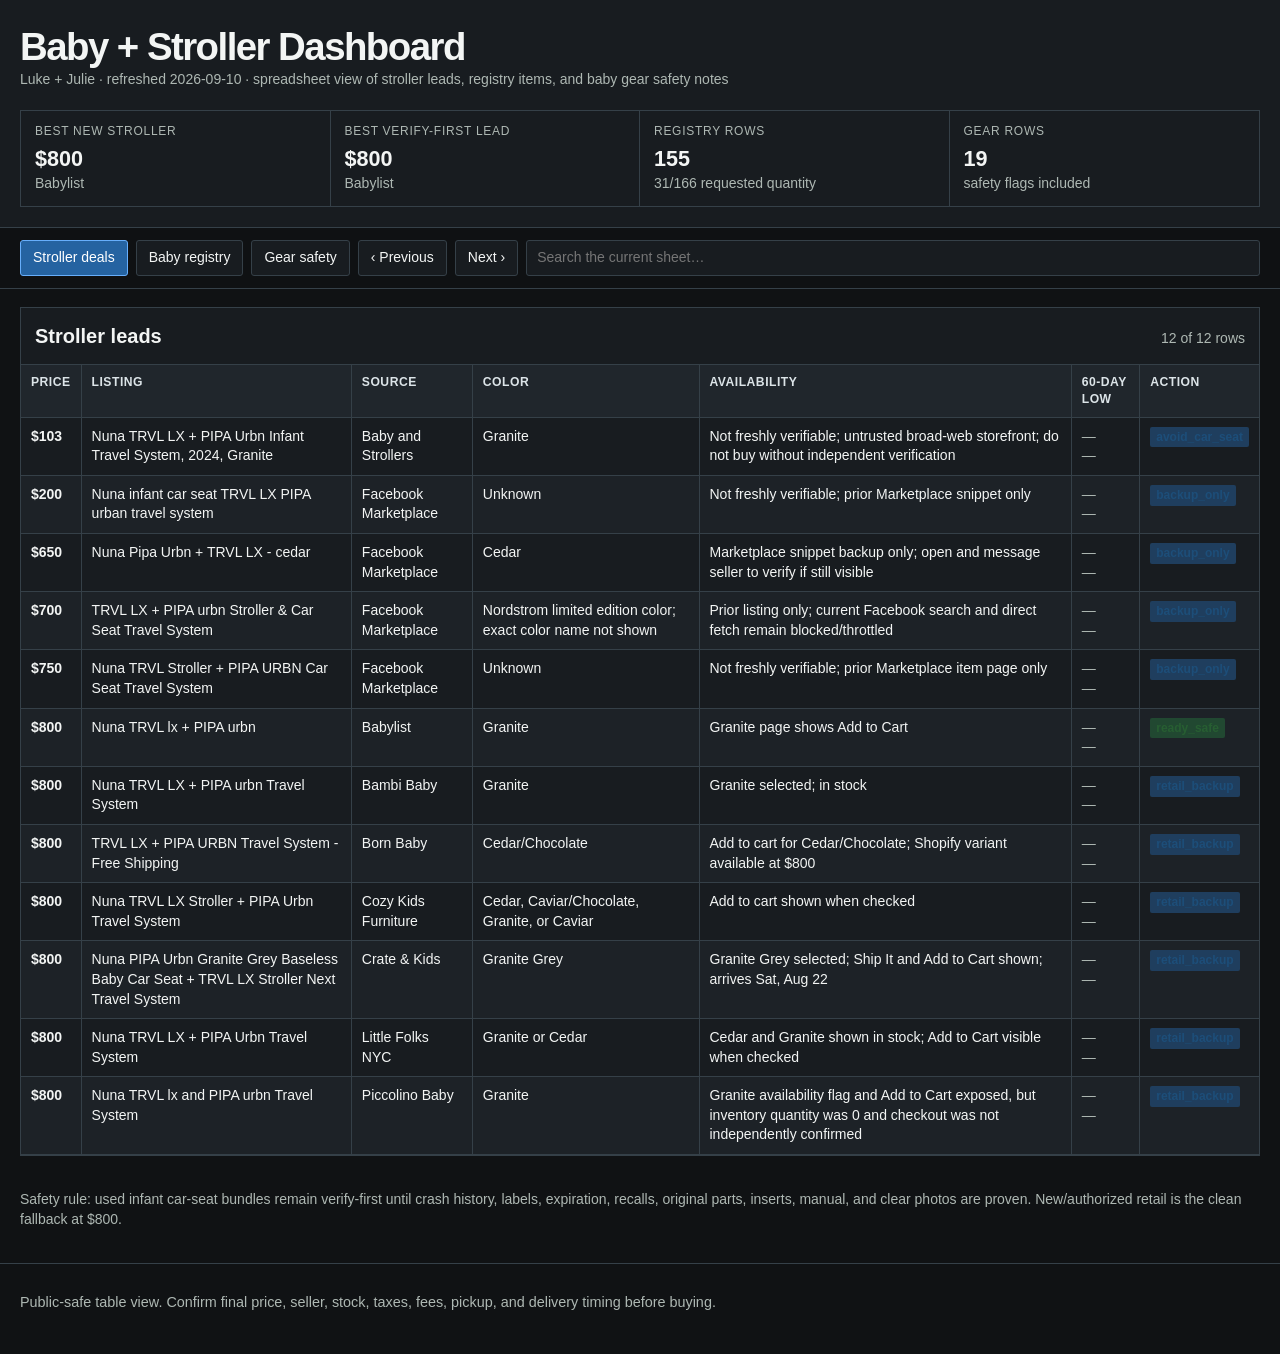
==== commit e3487284: "Publish September 10 stroller results" ====
--- a/dashboards/baby-stroller.html
+++ b/dashboards/baby-stroller.html
@@ -59,7 +59,7 @@
 <body class="grid-dashboard">
   <header class="grid-header"><div class="grid-wrap">
     <h1>Baby + Stroller Dashboard</h1>
-    <p class="subhead">Luke + Julie · refreshed 2026-09-09 · spreadsheet view of stroller leads, registry items, and baby gear safety notes</p>
+    <p class="subhead">Luke + Julie · refreshed 2026-09-10 · spreadsheet view of stroller leads, registry items, and baby gear safety notes</p>
     <div class="summary-grid" aria-label="Dashboard summary">
       <div class="summary-cell"><span class="summary-label">Best new stroller</span><span class="summary-value">$800</span><span class="muted">Babylist</span></div>
       <div class="summary-cell"><span class="summary-label">Best verify-first lead</span><span class="summary-value">$800</span><span class="muted">Babylist</span></div>
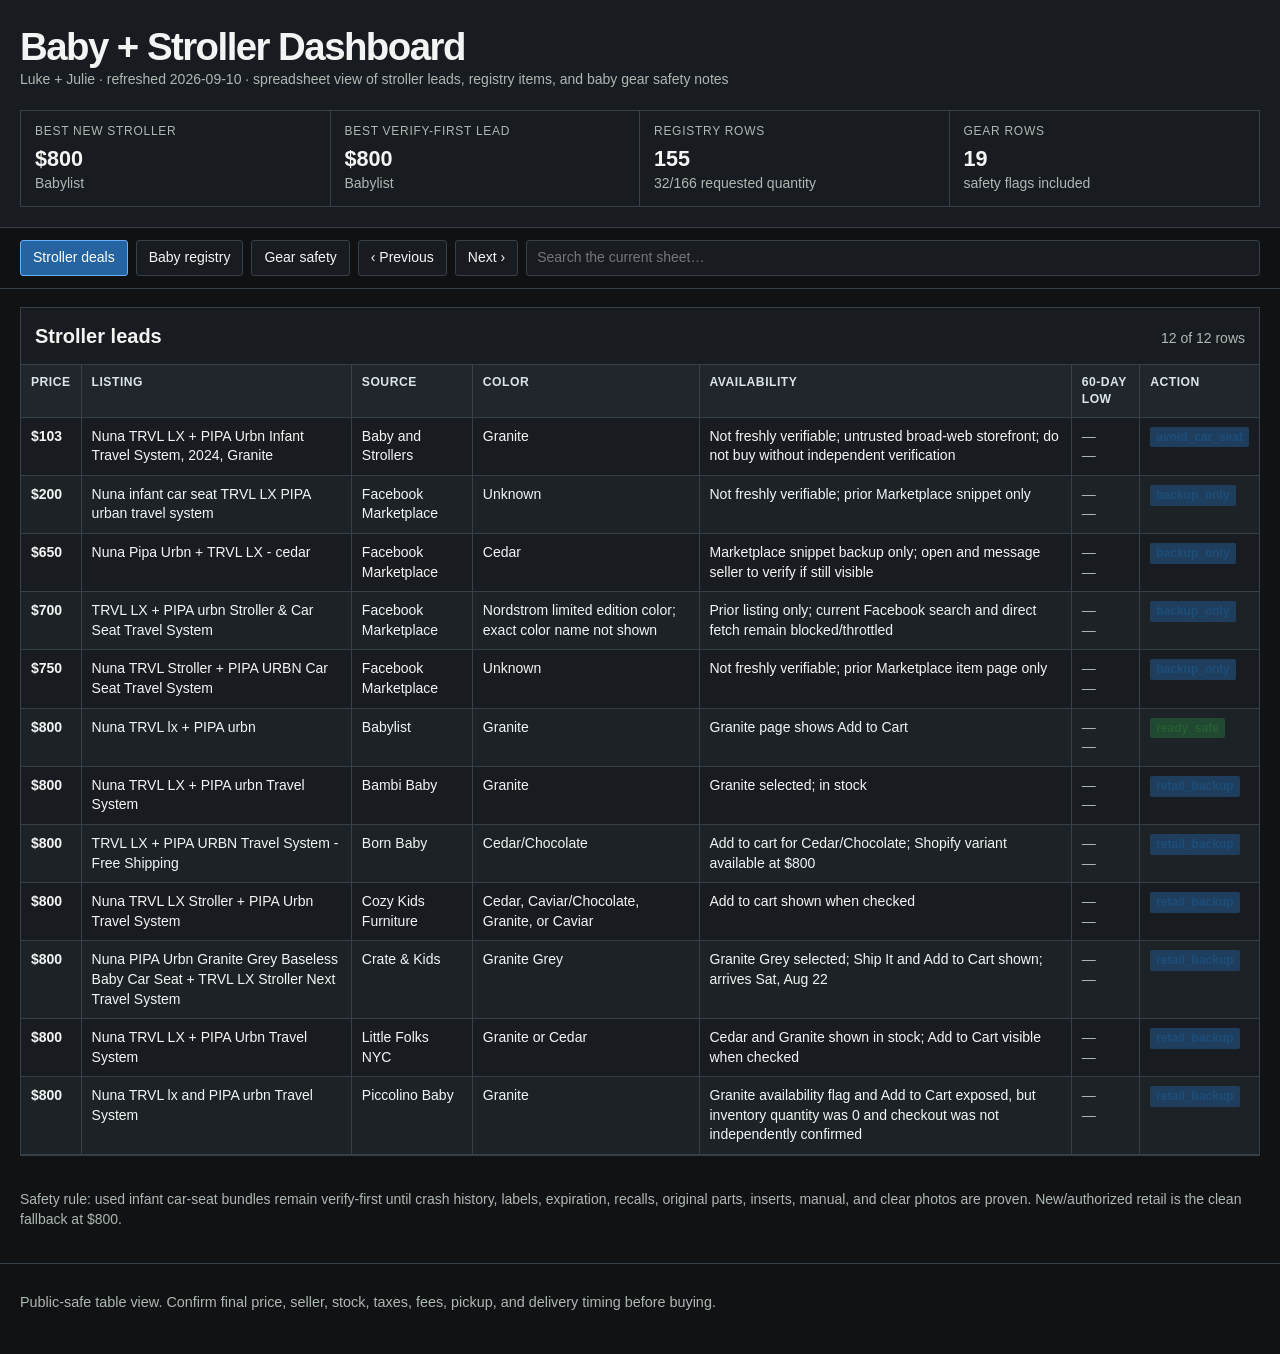
==== commit 323b5eca: "Publish September 11 Baby gear summary" ====
--- a/dashboards/baby-stroller.html
+++ b/dashboards/baby-stroller.html
@@ -63,7 +63,7 @@
     <div class="summary-grid" aria-label="Dashboard summary">
       <div class="summary-cell"><span class="summary-label">Best new stroller</span><span class="summary-value">$800</span><span class="muted">Babylist</span></div>
       <div class="summary-cell"><span class="summary-label">Best verify-first lead</span><span class="summary-value">$800</span><span class="muted">Babylist</span></div>
-      <div class="summary-cell"><span class="summary-label">Registry rows</span><span class="summary-value">155</span><span class="muted">31/166 requested quantity</span></div>
+      <div class="summary-cell"><span class="summary-label">Registry rows</span><span class="summary-value">155</span><span class="muted">32/166 requested quantity</span></div>
       <div class="summary-cell"><span class="summary-label">Gear rows</span><span class="summary-value">19</span><span class="muted">safety flags included</span></div>
     </div>
   </div></header>
@@ -82,7 +82,7 @@
         <p class="notes">Safety rule: used infant car-seat bundles remain verify-first until crash history, labels, expiration, recalls, original parts, inserts, manual, and clear photos are proven. New/authorized retail is the clean fallback at $800.</p>
       </section>
       <section class="view-panel" id="registry-panel" role="tabpanel" aria-labelledby="registry-tab" hidden>
-        <div class="sheet"><div class="sheet-head"><h2>Baby registry — all reconciled rows</h2><span class="muted" id="registry-count">155 rows</span></div><div class="sheet-scroll"><table><thead><tr><th>Category</th><th>Registry item</th><th>Amazon price</th><th>Qty requested</th><th>Qty purchased</th><th>Status</th><th>Checked</th><th>60-day low</th><th>Low difference</th><th>Actions</th></tr></thead><tbody><tr data-search="Tub Works® Dinosaur Mold Free Bath Toys, 6 Pack | Sealed, No Hole Bath Toys Design Keeps Moisture Out | Soft, Squeezable &amp; Float on Water | Easy-Grip Baby &amp; Toddler Bath Toy Set | Great Baby Pool Toys Bathing active 2026-07-05" data-detail="registry-detail-0"><td>Bathing</td><td class="item-title">Tub Works® Dinosaur Mold Free Bath Toys, 6 Pack | Sealed, No Hole Bath Toys Design Keeps Moisture Out | Soft, Squeezable &amp; Float on Water | Easy-Grip Baby &amp; Toddler Bath Toy Set | Great Baby Pool Toys</td><td>$14</td><td>1</td><td>0</td><td>active</td><td>2026-07-05</td><td><span class="muted">—</span><br><span class="muted">—</span></td><td><button class="detail-toggle" type="button" aria-expanded="false" aria-controls="registry-detail-0">View details</button></td></tr><tr class="registry-detail" id="registry-detail-0" hidden><td colspan="10"><strong>Public offer context</strong><div class="offer-buttons"><a class="offer-button" href="https://www.walmart.com/ip/Tub-Works-Mold-Free-No-Hole-Bath-Toys-6-Pack-Rainforest/9072864702" target="_blank" rel="noopener noreferrer">Walmart</a></div><span class="muted">Private registry identifiers and exact Amazon item links are omitted from this public-safe page.</span></td></tr><tr data-search="Munchkin® Learn™ Bath Letters and Numbers 36pc Toddler Bath Toy Uncategorized active 2026-07-05" data-detail="registry-detail-1"><td>Uncategorized</td><td class="item-title">Munchkin® Learn™ Bath Letters and Numbers 36pc Toddler Bath Toy</td><td>$5</td><td>1</td><td>1</td><td>active</td><td>2026-07-05</td><td><span class="muted">—</span><br><span class="muted">—</span></td><td><button class="detail-toggle" type="button" aria-expanded="false" aria-controls="registry-detail-1">View details</button></td></tr><tr class="registry-detail" id="registry-detail-1" hidden><td colspan="10"><strong>Public offer context</strong><div class="offer-buttons"><a class="offer-button" href="https://www.walmart.com/ip/Munchkin-Learn-Letters-and-Numbers-Toddler-Bath-Toy-Non-Toxic-Multi-Color-Unisex-36-Count/38420302" target="_blank" rel="noopener noreferrer">Walmart</a></div><span class="muted">Private registry identifiers and exact Amazon item links are omitted from this public-safe page.</span></td></tr><tr data-search="Munchkin® Super Scoop™ Hanging Bath Toy Storage with Quick Drying Mesh, Grey Uncategorized active 2026-07-05" data-detail="registry-detail-2"><td>Uncategorized</td><td class="item-title">Munchkin® Super Scoop™ Hanging Bath Toy Storage with Quick Drying Mesh, Grey</td><td>$13</td><td>1</td><td>0</td><td>active</td><td>2026-07-05</td><td><span class="muted">—</span><br><span class="muted">—</span></td><td><button class="detail-toggle" type="button" aria-expanded="false" aria-controls="registry-detail-2">View details</button></td></tr><tr class="registry-detail" id="registry-detail-2" hidden><td colspan="10"><strong>Public offer context</strong><div class="offer-buttons"><a class="offer-button" href="https://www.walmart.com/ip/Munchkin-Super-Scoop-Hanging-Bath-Toy-Scoop-and-Storage-with-Quick-Drying-Mesh-Gray-Unisex/706444484" target="_blank" rel="noopener noreferrer">Walmart</a></div><span class="muted">Private registry identifiers and exact Amazon item links are omitted from this public-safe page.</span></td></tr><tr data-search="The Honest Company 2-in-1 Baby Shampoo &amp; Body Wash, Fragrance-Free, Tear-Free, Hypoallergenic, Naturally Derived, Sensitive Skin, 10 fl oz Uncategorized active 2026-07-05" data-detail="registry-detail-3"><td>Uncategorized</td><td class="item-title">The Honest Company 2-in-1 Baby Shampoo &amp; Body Wash, Fragrance-Free, Tear-Free, Hypoallergenic, Naturally Derived, Sensitive Skin, 10 fl oz</td><td>$11</td><td>1</td><td>0</td><td>active</td><td>2026-07-05</td><td><span class="muted">—</span><br><span class="muted">—</span></td><td><button class="detail-toggle" type="button" aria-expanded="false" aria-controls="registry-detail-3">View details</button></td></tr><tr class="registry-detail" id="registry-detail-3" hidden><td colspan="10"><strong>Public offer context</strong><div class="offer-buttons"><a class="offer-button" href="https://www.walmart.com/ip/Sensitive-Shampoo-Body-Wash-Fragrance-Free-10-Fl-Oz/325622582" target="_blank" rel="noopener noreferrer">Walmart</a></div><span class="muted">Private registry identifiers and exact Amazon item links are omitted from this public-safe page.</span></td></tr><tr data-search="TBEZY Baby Hooded Towel with Unique Animal Design Ultra Soft Thick Cotton Bath Towel for Newborn (Tiger) Uncategorized active 2026-07-05" data-detail="registry-detail-4"><td>Uncategorized</td><td class="item-title">TBEZY Baby Hooded Towel with Unique Animal Design Ultra Soft Thick Cotton Bath Towel for Newborn (Tiger)</td><td>$20</td><td>1</td><td>1</td><td>active</td><td>2026-07-05</td><td><span class="muted">—</span><br><span class="muted">—</span></td><td><button class="detail-toggle" type="button" aria-expanded="false" aria-controls="registry-detail-4">View details</button></td></tr><tr class="registry-detail" id="registry-detail-4" hidden><td colspan="10"><strong>Public offer context</strong><div class="offer-buttons"><a class="offer-button" href="https://www.ebay.com/itm/366216033367" target="_blank" rel="noopener noreferrer">eBay</a></div><span class="muted">Private registry identifiers and exact Amazon item links are omitted from this public-safe page.</span></td></tr><tr data-search="Spasilk Baby 10 Pack Soft Terry Bath Washcloth Wipes Uncategorized active 2026-07-05" data-detail="registry-detail-5"><td>Uncategorized</td><td class="item-title">Spasilk Baby 10 Pack Soft Terry Bath Washcloth Wipes</td><td>$8</td><td>1</td><td>1</td><td>active</td><td>2026-07-05</td><td><span class="muted">—</span><br><span class="muted">—</span></td><td><button class="detail-toggle" type="button" aria-expanded="false" aria-controls="registry-detail-5">View details</button></td></tr><tr class="registry-detail" id="registry-detail-5" hidden><td colspan="10"><strong>Public offer context</strong><div class="offer-buttons"><a class="offer-button" href="https://www.walmart.com/ip/Spasilk-Washcloth-Wipes-Set-for-Newborns-and-Infants-Terry-Bathtime-Essentials-Pack-of-10-Blue-Elephants/465068553" target="_blank" rel="noopener noreferrer">Walmart</a></div><span class="muted">Private registry identifiers and exact Amazon item links are omitted from this public-safe page.</span></td></tr><tr data-search="Timgle 10 Pcs Coral Velvet Pee Covers Baby Boy, Strong Water Absorption Pee Shield for Baby Boy, Reusable Diaper Changing Accessory for Boys Newborn Gift(Dinosaur) Diapering active 2026-07-05" data-detail="registry-detail-6"><td>Diapering</td><td class="item-title">Timgle 10 Pcs Coral Velvet Pee Covers Baby Boy, Strong Water Absorption Pee Shield for Baby Boy, Reusable Diaper Changing Accessory for Boys Newborn Gift(Dinosaur)</td><td>$18</td><td>1</td><td>1</td><td>active</td><td>2026-07-05</td><td><span class="muted">—</span><br><span class="muted">—</span></td><td><button class="detail-toggle" type="button" aria-expanded="false" aria-controls="registry-detail-6">View details</button></td></tr><tr class="registry-detail" id="registry-detail-6" hidden><td colspan="10"><strong>Public offer context</strong><div class="offer-buttons"><span class="muted">No public offer link recorded</span></div><span class="muted">Private registry identifiers and exact Amazon item links are omitted from this public-safe page.</span></td></tr><tr data-search="Fortella Baby Diaper Caddy, 3 Tier Rolling Storage Cart for Baby Essentials, Diaper Cart with Detachable Dividers, Storage Organizer &amp; Baby Bottle Organizer for Bedroom, Living Room (Beige) Uncategorized active 2026-07-05" data-detail="registry-detail-7"><td>Uncategorized</td><td class="item-title">Fortella Baby Diaper Caddy, 3 Tier Rolling Storage Cart for Baby Essentials, Diaper Cart with Detachable Dividers, Storage Organizer &amp; Baby Bottle Organizer for Bedroom, Living Room (Beige)</td><td>$40</td><td>1</td><td>1</td><td>active</td><td>2026-07-05</td><td><span class="muted">—</span><br><span class="muted">—</span></td><td><button class="detail-toggle" type="button" aria-expanded="false" aria-controls="registry-detail-7">View details</button></td></tr><tr class="registry-detail" id="registry-detail-7" hidden><td colspan="10"><strong>Public offer context</strong><div class="offer-buttons"><a class="offer-button" href="https://www.ebay.com/itm/397949438208" target="_blank" rel="noopener noreferrer">eBay</a></div><span class="muted">Private registry identifiers and exact Amazon item links are omitted from this public-safe page.</span></td></tr><tr data-search="Parker Baby Diaper Caddy - Nursery Storage Bin and Car Organizer for Diapers and Baby Wipes - Oatmeal, Regular Uncategorized active 2026-07-05" data-detail="registry-detail-8"><td>Uncategorized</td><td class="item-title">Parker Baby Diaper Caddy - Nursery Storage Bin and Car Organizer for Diapers and Baby Wipes - Oatmeal, Regular</td><td>$22</td><td>1</td><td>0</td><td>active</td><td>2026-07-05</td><td><span class="muted">—</span><br><span class="muted">—</span></td><td><button class="detail-toggle" type="button" aria-expanded="false" aria-controls="registry-detail-8">View details</button></td></tr><tr class="registry-detail" id="registry-detail-8" hidden><td colspan="10"><strong>Public offer context</strong><div class="offer-buttons"><a class="offer-button" href="https://www.target.com/p/parker-baby-co-felt-diaper-caddy-regular-oatmeal/-/A-88442014" target="_blank" rel="noopener noreferrer">Target</a></div><span class="muted">Private registry identifiers and exact Amazon item links are omitted from this public-safe page.</span></td></tr><tr data-search="4 pcs Clear Zipper Pouches,Hard Shell Zipper Case, Toiletry Bag for Travel, CLear Diaper Bag, Toiletry Pouch, Travel Organizer, Cosmetic Bag,Toy Storage Bins (M+3S) (Blue) Uncategorized active 2026-07-05" data-detail="registry-detail-9"><td>Uncategorized</td><td class="item-title">4 pcs Clear Zipper Pouches,Hard Shell Zipper Case, Toiletry Bag for Travel, CLear Diaper Bag, Toiletry Pouch, Travel Organizer, Cosmetic Bag,Toy Storage Bins (M+3S) (Blue)</td><td>$18</td><td>2</td><td>0</td><td>active</td><td>2026-07-05</td><td><span class="muted">—</span><br><span class="muted">—</span></td><td><button class="detail-toggle" type="button" aria-expanded="false" aria-controls="registry-detail-9">View details</button></td></tr><tr class="registry-detail" id="registry-detail-9" hidden><td colspan="10"><strong>Public offer context</strong><div class="offer-buttons"><a class="offer-button" href="https://www.ebay.com/itm/227279788203" target="_blank" rel="noopener noreferrer">eBay</a></div><span class="muted">Private registry identifiers and exact Amazon item links are omitted from this public-safe page.</span></td></tr><tr data-search="BAGSMART Diaper Bag Tote, Hospital Bag for Labor Delivery, Puffy Maternity Travel Diaper Tote, Baby Bag with Pacifier Case Uncategorized active 2026-07-05" data-detail="registry-detail-10"><td>Uncategorized</td><td class="item-title">BAGSMART Diaper Bag Tote, Hospital Bag for Labor Delivery, Puffy Maternity Travel Diaper Tote, Baby Bag with Pacifier Case</td><td>$39</td><td>1</td><td>0</td><td>active</td><td>2026-07-05</td><td><span class="muted">—</span><br><span class="muted">—</span></td><td><button class="detail-toggle" type="button" aria-expanded="false" aria-controls="registry-detail-10">View details</button></td></tr><tr class="registry-detail" id="registry-detail-10" hidden><td colspan="10"><strong>Public offer context</strong><div class="offer-buttons"><a class="offer-button" href="https://www.kinzd.com/products/bagsmart-diaper-bag-tote-puffer-hospital-bag-for-labor-delivery-with-pacifier-case-lightweight-baby-bag-for-travel-work-multifunctional-insulated-pockets-water-resistance-1" target="_blank" rel="noopener noreferrer">Kinzd</a></div><span class="muted">Private registry identifiers and exact Amazon item links are omitted from this public-safe page.</span></td></tr><tr data-search="Triple Paste Diaper Rash Cream, Hypoallergenic Medicated Ointment for Babies, 16 oz (Packaging May Vary) Uncategorized active 2026-07-05" data-detail="registry-detail-11"><td>Uncategorized</td><td class="item-title">Triple Paste Diaper Rash Cream, Hypoallergenic Medicated Ointment for Babies, 16 oz (Packaging May Vary)</td><td>$30</td><td>1</td><td>0</td><td>active</td><td>2026-07-05</td><td><span class="muted">—</span><br><span class="muted">—</span></td><td><button class="detail-toggle" type="button" aria-expanded="false" aria-controls="registry-detail-11">View details</button></td></tr><tr class="registry-detail" id="registry-detail-11" hidden><td colspan="10"><strong>Public offer context</strong><div class="offer-buttons"><a class="offer-button" href="https://www.walmart.com/ip/Triple-Paste-Diaper-Rash-Cream-Hypoallergenic-Medicated-Ointment-for-Babies-16-oz-20023/594558037" target="_blank" rel="noopener noreferrer">Walmart</a></div><span class="muted">Private registry identifiers and exact Amazon item links are omitted from this public-safe page.</span></td></tr><tr data-search="Aquaphor Baby Healing Ointment Advanced Therapy Skin Protectant, Dry Skin and Diaper Rash Ointment, 7 Oz Tube Uncategorized active 2026-07-05" data-detail="registry-detail-12"><td>Uncategorized</td><td class="item-title">Aquaphor Baby Healing Ointment Advanced Therapy Skin Protectant, Dry Skin and Diaper Rash Ointment, 7 Oz Tube</td><td>$13</td><td>1</td><td>0</td><td>active</td><td>2026-07-05</td><td><span class="muted">—</span><br><span class="muted">—</span></td><td><button class="detail-toggle" type="button" aria-expanded="false" aria-controls="registry-detail-12">View details</button></td></tr><tr class="registry-detail" id="registry-detail-12" hidden><td colspan="10"><strong>Public offer context</strong><div class="offer-buttons"><a class="offer-button" href="https://www.walmart.com/ip/Aquaphor-Baby-Healing-Ointment-Advanced-Therapy-Skin-Protectant-7-Oz-Tube/52639069" target="_blank" rel="noopener noreferrer">Walmart</a></div><span class="muted">Private registry identifiers and exact Amazon item links are omitted from this public-safe page.</span></td></tr><tr data-search="Tiny Twinkle Mess Proof Wet Bags | 2-Pack Reusable Waterproof Wet Bags for Swimsuits | Baby Clothes | Travel &amp; Diaper Bag (Dinosaur, Ocean Life) Uncategorized active 2026-07-05" data-detail="registry-detail-13"><td>Uncategorized</td><td class="item-title">Tiny Twinkle Mess Proof Wet Bags | 2-Pack Reusable Waterproof Wet Bags for Swimsuits | Baby Clothes | Travel &amp; Diaper Bag (Dinosaur, Ocean Life)</td><td>$18</td><td>1</td><td>0</td><td>active</td><td>2026-07-05</td><td><span class="muted">—</span><br><span class="muted">—</span></td><td><button class="detail-toggle" type="button" aria-expanded="false" aria-controls="registry-detail-13">View details</button></td></tr><tr class="registry-detail" id="registry-detail-13" hidden><td colspan="10"><strong>Public offer context</strong><div class="offer-buttons"><a class="offer-button" href="https://www.target.com/p/tiny-twinkle-mess-proof-waterproof-washable-baby-toddler-wet-bags-for-diapers-swimsuits-and-travel-dinosaur-ocean-life/-/A-1002531642" target="_blank" rel="noopener noreferrer">Target</a></div><span class="muted">Private registry identifiers and exact Amazon item links are omitted from this public-safe page.</span></td></tr><tr data-search="HealthyBaby Our Wet Wipes | EWG Verified Safe | 100% Water &amp; Plant Based | Unscented &amp; Safe for Sensitive Skin | Fragrance Free and Totally Chlorine Free (8 packs, 512 wipes) Uncategorized active 2026-07-05" data-detail="registry-detail-14"><td>Uncategorized</td><td class="item-title">HealthyBaby Our Wet Wipes | EWG Verified Safe | 100% Water &amp; Plant Based | Unscented &amp; Safe for Sensitive Skin | Fragrance Free and Totally Chlorine Free (8 packs, 512 wipes)</td><td>$55</td><td>3</td><td>0</td><td>active</td><td>2026-07-05</td><td><span class="muted">—</span><br><span class="muted">—</span></td><td><button class="detail-toggle" type="button" aria-expanded="false" aria-controls="registry-detail-14">View details</button></td></tr><tr class="registry-detail" id="registry-detail-14" hidden><td colspan="10"><strong>Public offer context</strong><div class="offer-buttons"><a class="offer-button" href="https://www.target.com/p/healthybaby-wet-wipes-224ct/-/A-94794100" target="_blank" rel="noopener noreferrer">Target</a></div><span class="muted">Private registry identifiers and exact Amazon item links are omitted from this public-safe page.</span></td></tr><tr data-search="Our Diapers | The First EWG Verified &amp; Microbiome-Friendly Diaper | Size NB (&lt;10 lbs) 32 Count | 12-Hour Leak Protection | Made with Organic Cotton &amp; Plant-Derived Materials | Totally Chlorine Free Uncategorized active 2026-07-05" data-detail="registry-detail-15"><td>Uncategorized</td><td class="item-title">Our Diapers | The First EWG Verified &amp; Microbiome-Friendly Diaper | Size NB (&lt;10 lbs) 32 Count | 12-Hour Leak Protection | Made with Organic Cotton &amp; Plant-Derived Materials | Totally Chlorine Free</td><td>$23</td><td>2</td><td>0</td><td>active</td><td>2026-07-05</td><td><span class="muted">—</span><br><span class="muted">—</span></td><td><button class="detail-toggle" type="button" aria-expanded="false" aria-controls="registry-detail-15">View details</button></td></tr><tr class="registry-detail" id="registry-detail-15" hidden><td colspan="10"><strong>Public offer context</strong><div class="offer-buttons"><a class="offer-button" href="https://www.target.com/p/healthybaby-disposable-diapers-newborn-66ct/-/A-90481486" target="_blank" rel="noopener noreferrer">Target</a></div><span class="muted">Private registry identifiers and exact Amazon item links are omitted from this public-safe page.</span></td></tr><tr data-search="Pampers Pure Baby Diapers, Size 0 (&gt;10 lbs), 76, Up to 100% Leakproof, Premium Hypoallergenic Soft Diapers Uncategorized active 2026-07-05" data-detail="registry-detail-16"><td>Uncategorized</td><td class="item-title">Pampers Pure Baby Diapers, Size 0 (&gt;10 lbs), 76, Up to 100% Leakproof, Premium Hypoallergenic Soft Diapers</td><td>$23</td><td>1</td><td>0</td><td>active</td><td>2026-07-05</td><td><span class="muted">—</span><br><span class="muted">—</span></td><td><button class="detail-toggle" type="button" aria-expanded="false" aria-controls="registry-detail-16">View details</button></td></tr><tr class="registry-detail" id="registry-detail-16" hidden><td colspan="10"><strong>Public offer context</strong><div class="offer-buttons"><a class="offer-button" href="https://www.walmart.com/ip/Pampers-Pure-Baby-Diapers-Size-Newborn-76-Count-Select-for-More-Options/648578496" target="_blank" rel="noopener noreferrer">Walmart</a></div><span class="muted">Private registry identifiers and exact Amazon item links are omitted from this public-safe page.</span></td></tr><tr data-search="GROSMIMI Spill Proof no Spill Magic Sippy Cup with Straw with Handle for Baby and Toddlers, Customizable, PPSU, BPA Free 6 oz (Sky blue) Feeding active 2026-07-05" data-detail="registry-detail-17"><td>Feeding</td><td class="item-title">GROSMIMI Spill Proof no Spill Magic Sippy Cup with Straw with Handle for Baby and Toddlers, Customizable, PPSU, BPA Free 6 oz (Sky blue)</td><td>$23</td><td>1</td><td>0</td><td>active</td><td>2026-07-05</td><td><span class="muted">—</span><br><span class="muted">—</span></td><td><button class="detail-toggle" type="button" aria-expanded="false" aria-controls="registry-detail-17">View details</button></td></tr><tr class="registry-detail" id="registry-detail-17" hidden><td colspan="10"><strong>Public offer context</strong><div class="offer-buttons"><a class="offer-button" href="https://www.walmart.com/ip/GROSMIMI-Spill-Proof-no-Spill-Magic-Sippy-Cup-with-Straw-with-Handle-for-Baby-and-Toddlers-Customizable-PPSU-BPA-Free-10-oz-Butter/5465620554" target="_blank" rel="noopener noreferrer">Walmart</a></div><span class="muted">Private registry identifiers and exact Amazon item links are omitted from this public-safe page.</span></td></tr><tr data-search="Olababy Silicone Training Cup with Straw Lid | Babies Water Drinking Cup | 6+ Mo Infant To 12-18 Months Toddler | Sippy Cup For Kids &amp; Smoothie Cup | Baby Led Weaning (Blueberry, 5 oz) Uncategorized active 2026-07-05" data-detail="registry-detail-18"><td>Uncategorized</td><td class="item-title">Olababy Silicone Training Cup with Straw Lid | Babies Water Drinking Cup | 6+ Mo Infant To 12-18 Months Toddler | Sippy Cup For Kids &amp; Smoothie Cup | Baby Led Weaning (Blueberry, 5 oz)</td><td>$16</td><td>1</td><td>0</td><td>active</td><td>2026-07-05</td><td><span class="muted">—</span><br><span class="muted">—</span></td><td><button class="detail-toggle" type="button" aria-expanded="false" aria-controls="registry-detail-18">View details</button></td></tr><tr class="registry-detail" id="registry-detail-18" hidden><td colspan="10"><strong>Public offer context</strong><div class="offer-buttons"><a class="offer-button" href="https://www.olababy.us/products/training-cup-with-lid-straw-5oz" target="_blank" rel="noopener noreferrer">Olababy</a></div><span class="muted">Private registry identifiers and exact Amazon item links are omitted from this public-safe page.</span></td></tr><tr data-search="ezpz Tiny Spoon (2 Pack in Sage) - 6 Months+ - 100% Silicone Spoon for Baby Led Weaning + Purees - Designed by a Pediatric Feeding Specialist - Shower Essentials &amp; Gifts Uncategorized active 2026-07-05" data-detail="registry-detail-19"><td>Uncategorized</td><td class="item-title">ezpz Tiny Spoon (2 Pack in Sage) - 6 Months+ - 100% Silicone Spoon for Baby Led Weaning + Purees - Designed by a Pediatric Feeding Specialist - Shower Essentials &amp; Gifts</td><td>$16</td><td>1</td><td>0</td><td>active</td><td>2026-07-05</td><td><span class="muted">—</span><br><span class="muted">—</span></td><td><button class="detail-toggle" type="button" aria-expanded="false" aria-controls="registry-detail-19">View details</button></td></tr><tr class="registry-detail" id="registry-detail-19" hidden><td colspan="10"><strong>Public offer context</strong><div class="offer-buttons"><a class="offer-button" href="https://www.target.com/p/ezpz-tiny-spoon/-/A-79565899" target="_blank" rel="noopener noreferrer">Target</a></div><span class="muted">Private registry identifiers and exact Amazon item links are omitted from this public-safe page.</span></td></tr><tr data-search="NumNum Baby Spoons Set, Feeding Littles x Silicone Pre-Spoon GOOtensils for Baby Led Weaning, Self-Feeding &amp; Teething, First Stage Toddler Utensils for Ages 6+ Months, 3-Pack, BPA-Free (Neutrals) Uncategorized active 2026-07-05" data-detail="registry-detail-20"><td>Uncategorized</td><td class="item-title">NumNum Baby Spoons Set, Feeding Littles x Silicone Pre-Spoon GOOtensils for Baby Led Weaning, Self-Feeding &amp; Teething, First Stage Toddler Utensils for Ages 6+ Months, 3-Pack, BPA-Free (Neutrals)</td><td>$20</td><td>1</td><td>0</td><td>active</td><td>2026-07-05</td><td><span class="muted">—</span><br><span class="muted">—</span></td><td><button class="detail-toggle" type="button" aria-expanded="false" aria-controls="registry-detail-20">View details</button></td></tr><tr class="registry-detail" id="registry-detail-20" hidden><td colspan="10"><strong>Public offer context</strong><div class="offer-buttons"><a class="offer-button" href="https://numnumbaby.us/" target="_blank" rel="noopener noreferrer">NumNum</a></div><span class="muted">Private registry identifiers and exact Amazon item links are omitted from this public-safe page.</span></td></tr><tr data-search="ezpz Tiny Cup (Sage/Olive) - 4 months+ - 100% Silicone Training Cup for Infants - Designed by a Pediatric Feeding Specialist - Baby-Led Weaning Essentials &amp; Baby Gifts Uncategorized active 2026-07-05" data-detail="registry-detail-21"><td>Uncategorized</td><td class="item-title">ezpz Tiny Cup (Sage/Olive) - 4 months+ - 100% Silicone Training Cup for Infants - Designed by a Pediatric Feeding Specialist - Baby-Led Weaning Essentials &amp; Baby Gifts</td><td>$15</td><td>1</td><td>0</td><td>active</td><td>2026-07-05</td><td><span class="muted">—</span><br><span class="muted">—</span></td><td><button class="detail-toggle" type="button" aria-expanded="false" aria-controls="registry-detail-21">View details</button></td></tr><tr class="registry-detail" id="registry-detail-21" hidden><td colspan="10"><strong>Public offer context</strong><div class="offer-buttons"><span class="muted">No public offer link recorded</span></div><span class="muted">Private registry identifiers and exact Amazon item links are omitted from this public-safe page.</span></td></tr><tr data-search="Konssy Muslin Baby Bibs 8 Pack Baby Bandana Drool Bibs Cotton for Unisex Boys and Girls, Soft Absorbent Set for Teething and Drooling Uncategorized active 2026-07-05" data-detail="registry-detail-22"><td>Uncategorized</td><td class="item-title">Konssy Muslin Baby Bibs 8 Pack Baby Bandana Drool Bibs Cotton for Unisex Boys and Girls, Soft Absorbent Set for Teething and Drooling</td><td>$20</td><td>1</td><td>0</td><td>active</td><td>2026-07-05</td><td><span class="muted">—</span><br><span class="muted">—</span></td><td><button class="detail-toggle" type="button" aria-expanded="false" aria-controls="registry-detail-22">View details</button></td></tr><tr class="registry-detail" id="registry-detail-22" hidden><td colspan="10"><strong>Public offer context</strong><div class="offer-buttons"><a class="offer-button" href="https://konssy.com/products/konssy-muslin-baby-bibs" target="_blank" rel="noopener noreferrer">Konssy</a></div><span class="muted">Private registry identifiers and exact Amazon item links are omitted from this public-safe page.</span></td></tr><tr data-search="Konssy 10 pack baby muslin bandana bibs for drooling and teething | 100% Organic Cotton Bibs for Boy Girl, Soft Absorbent 6-Layer Thick Cloth, Pre-Washed Less Shrinkage, Newborn Infant Toddler Uncategorized active 2026-07-05" data-detail="registry-detail-23"><td>Uncategorized</td><td class="item-title">Konssy 10 pack baby muslin bandana bibs for drooling and teething | 100% Organic Cotton Bibs for Boy Girl, Soft Absorbent 6-Layer Thick Cloth, Pre-Washed Less Shrinkage, Newborn Infant Toddler</td><td>$18</td><td>1</td><td>0</td><td>active</td><td>2026-07-05</td><td><span class="muted">—</span><br><span class="muted">—</span></td><td><button class="detail-toggle" type="button" aria-expanded="false" aria-controls="registry-detail-23">View details</button></td></tr><tr class="registry-detail" id="registry-detail-23" hidden><td colspan="10"><strong>Public offer context</strong><div class="offer-buttons"><span class="muted">No public offer link recorded</span></div><span class="muted">Private registry identifiers and exact Amazon item links are omitted from this public-safe page.</span></td></tr><tr data-search="Lifewit Large Baby Bottle Drying Rack with Drain Mat &amp; 15 Hooks, Newborn Essentials Must Haves, Bottle Storage Organizer for Countertop, Cabinet, Rack Dryer Holder for Pacifiers, Pump Parts Uncategorized active 2026-07-05" data-detail="registry-detail-24"><td>Uncategorized</td><td class="item-title">Lifewit Large Baby Bottle Drying Rack with Drain Mat &amp; 15 Hooks, Newborn Essentials Must Haves, Bottle Storage Organizer for Countertop, Cabinet, Rack Dryer Holder for Pacifiers, Pump Parts</td><td>$24</td><td>1</td><td>0</td><td>active</td><td>2026-07-05</td><td><span class="muted">—</span><br><span class="muted">—</span></td><td><button class="detail-toggle" type="button" aria-expanded="false" aria-controls="registry-detail-24">View details</button></td></tr><tr class="registry-detail" id="registry-detail-24" hidden><td colspan="10"><strong>Public offer context</strong><div class="offer-buttons"><a class="offer-button" href="https://www.ebay.com/itm/205918321933" target="_blank" rel="noopener noreferrer">eBay</a></div><span class="muted">Private registry identifiers and exact Amazon item links are omitted from this public-safe page.</span></td></tr><tr data-search="PandaEar 3 Pack Baby Food Freezer Tray with Lids, Silicone Baby Food Storage Container for Homemade Baby Food, Fruit, Purees &amp; Breastmilk (Pink/Green/Linen) Uncategorized active 2026-07-05" data-detail="registry-detail-25"><td>Uncategorized</td><td class="item-title">PandaEar 3 Pack Baby Food Freezer Tray with Lids, Silicone Baby Food Storage Container for Homemade Baby Food, Fruit, Purees &amp; Breastmilk (Pink/Green/Linen)</td><td>$10</td><td>1</td><td>1</td><td>active</td><td>2026-07-05</td><td><span class="muted">—</span><br><span class="muted">—</span></td><td><button class="detail-toggle" type="button" aria-expanded="false" aria-controls="registry-detail-25">View details</button></td></tr><tr class="registry-detail" id="registry-detail-25" hidden><td colspan="10"><strong>Public offer context</strong><div class="offer-buttons"><a class="offer-button" href="https://pandaear.com/products/pandaear-3-pack-baby-food-freezer-tray-with-lids-silicone-baby-fruit-food-feeder-teether-tray-baby-food-storage-container-ice-cube-tray-maker-for-homemade-baby-food-pink-green-linen" target="_blank" rel="noopener noreferrer">PandaEar</a></div><span class="muted">Private registry identifiers and exact Amazon item links are omitted from this public-safe page.</span></td></tr><tr data-search="PandaEar Set of 3 Silicone Baby Bibs Waterproof, Soft, Unisex, 10-72 Months Uncategorized active 2026-07-05" data-detail="registry-detail-26"><td>Uncategorized</td><td class="item-title">PandaEar Set of 3 Silicone Baby Bibs Waterproof, Soft, Unisex, 10-72 Months</td><td>$8</td><td>1</td><td>1</td><td>active</td><td>2026-07-05</td><td><span class="muted">—</span><br><span class="muted">—</span></td><td><button class="detail-toggle" type="button" aria-expanded="false" aria-controls="registry-detail-26">View details</button></td></tr><tr class="registry-detail" id="registry-detail-26" hidden><td colspan="10"><strong>Public offer context</strong><div class="offer-buttons"><a class="offer-button" href="https://pandaear.com/products/pandaear-thick-silicone-baby-bibs" target="_blank" rel="noopener noreferrer">PandaEar</a></div><span class="muted">Private registry identifiers and exact Amazon item links are omitted from this public-safe page.</span></td></tr><tr data-search="Momcozy Elite Baby Kit, Superior Baby Shower &amp; Registry Essential Kit for Grooming &amp; Health &amp; Cleansing Care, Electric Nail File &amp; Nasal Aspirator,Tummy Wrap,Thermometer,Bath Brush,Teether,Storage Bag Health &amp; Baby Care active 2026-07-05" data-detail="registry-detail-27"><td>Health &amp; Baby Care</td><td class="item-title">Momcozy Elite Baby Kit, Superior Baby Shower &amp; Registry Essential Kit for Grooming &amp; Health &amp; Cleansing Care, Electric Nail File &amp; Nasal Aspirator,Tummy Wrap,Thermometer,Bath Brush,Teether,Storage Bag</td><td>$100</td><td>1</td><td>0</td><td>active</td><td>2026-07-05</td><td><span class="muted">—</span><br><span class="muted">—</span></td><td><button class="detail-toggle" type="button" aria-expanded="false" aria-controls="registry-detail-27">View details</button></td></tr><tr class="registry-detail" id="registry-detail-27" hidden><td colspan="10"><strong>Public offer context</strong><div class="offer-buttons"><a class="offer-button" href="https://www.walmart.com/ip/Momcozy-Elite-Baby-Kit-Care-Set-with-Electric-Nail-File-Bath-Brush-cradle-cap-brush-comb-etc/14926306240" target="_blank" rel="noopener noreferrer">Walmart</a></div><span class="muted">Private registry identifiers and exact Amazon item links are omitted from this public-safe page.</span></td></tr><tr data-search="Wooden Baby Hair Brush Set for Newborns, Toddlers - Soft Goat Bristle Baby Brush and Comb Set Newborn Grooming Kit for Cradle Cap Care, Durable &amp; Gentle, Boy, Girl Infant Essentials (Regular, Walnut) Health &amp; Baby Care active 2026-07-05" data-detail="registry-detail-28"><td>Health &amp; Baby Care</td><td class="item-title">Wooden Baby Hair Brush Set for Newborns, Toddlers - Soft Goat Bristle Baby Brush and Comb Set Newborn Grooming Kit for Cradle Cap Care, Durable &amp; Gentle, Boy, Girl Infant Essentials (Regular, Walnut)</td><td>$17</td><td>1</td><td>0</td><td>active</td><td>2026-07-05</td><td><span class="muted">—</span><br><span class="muted">—</span></td><td><button class="detail-toggle" type="button" aria-expanded="false" aria-controls="registry-detail-28">View details</button></td></tr><tr class="registry-detail" id="registry-detail-28" hidden><td colspan="10"><strong>Public offer context</strong><div class="offer-buttons"><a class="offer-button" href="https://www.target.com/p/baby-hair-brush-and-comb-set-for-newborn-wooden-baby-brush-with-soft-goat-bristle-cradle-cap-brush-for-newborns-boys-and-girls-eco-friendly/-/A-1001056042" target="_blank" rel="noopener noreferrer">Target</a></div><span class="muted">Private registry identifiers and exact Amazon item links are omitted from this public-safe page.</span></td></tr><tr data-search="Safety 1st Nasal Aspirator, White, One Size Health &amp; Baby Care active 2026-07-05" data-detail="registry-detail-29"><td>Health &amp; Baby Care</td><td class="item-title">Safety 1st Nasal Aspirator, White, One Size</td><td>$4</td><td>1</td><td>0</td><td>active</td><td>2026-07-05</td><td><span class="muted">—</span><br><span class="muted">—</span></td><td><button class="detail-toggle" type="button" aria-expanded="false" aria-controls="registry-detail-29">View details</button></td></tr><tr class="registry-detail" id="registry-detail-29" hidden><td colspan="10"><strong>Public offer context</strong><div class="offer-buttons"><a class="offer-button" href="https://www.target.com/p/safety-1st-large-nasal-aspirator/-/A-75003235" target="_blank" rel="noopener noreferrer">Target</a></div><span class="muted">Private registry identifiers and exact Amazon item links are omitted from this public-safe page.</span></td></tr><tr data-search="oogiebear Baby Nose Cleaner &amp; Ear Wax Removal Tool - Safe Booger &amp; Earwax Removal for Newborns, Infants, Toddlers - Dual-Ended - Essential Baby Stuff Health &amp; Baby Care active 2026-07-05" data-detail="registry-detail-30"><td>Health &amp; Baby Care</td><td class="item-title">oogiebear Baby Nose Cleaner &amp; Ear Wax Removal Tool - Safe Booger &amp; Earwax Removal for Newborns, Infants, Toddlers - Dual-Ended - Essential Baby Stuff</td><td>$10</td><td>1</td><td>0</td><td>active</td><td>2026-07-05</td><td><span class="muted">—</span><br><span class="muted">—</span></td><td><button class="detail-toggle" type="button" aria-expanded="false" aria-controls="registry-detail-30">View details</button></td></tr><tr class="registry-detail" id="registry-detail-30" hidden><td colspan="10"><strong>Public offer context</strong><div class="offer-buttons"><a class="offer-button" href="https://www.walmart.com/ip/oogiebear-Newborn-and-Infant-Nose-and-Ear-Cleaning-Tool-Dual-Snot-and-Ear-Wax-Remover-Mint-Green/10040107472" target="_blank" rel="noopener noreferrer">Walmart</a></div><span class="muted">Private registry identifiers and exact Amazon item links are omitted from this public-safe page.</span></td></tr><tr data-search="Earth Mama Simply Non-Scents Baby Lotion for Dry Skin - Calendula Cream for Newborn Skin Care - 8 oz - Fragrance Free - Infant Essentials Uncategorized active 2026-07-05" data-detail="registry-detail-31"><td>Uncategorized</td><td class="item-title">Earth Mama Simply Non-Scents Baby Lotion for Dry Skin - Calendula Cream for Newborn Skin Care - 8 oz - Fragrance Free - Infant Essentials</td><td>$15</td><td>1</td><td>0</td><td>active</td><td>2026-07-05</td><td><span class="muted">—</span><br><span class="muted">—</span></td><td><button class="detail-toggle" type="button" aria-expanded="false" aria-controls="registry-detail-31">View details</button></td></tr><tr class="registry-detail" id="registry-detail-31" hidden><td colspan="10"><strong>Public offer context</strong><div class="offer-buttons"><a class="offer-button" href="https://www.walmart.com/ip/Earth-Mama-Organics-Simply-Non-Scents-Baby-Lotion-for-Sensitive-Skin-Newborn-Child-8-0-fl-oz/42746480" target="_blank" rel="noopener noreferrer">Walmart</a></div><span class="muted">Private registry identifiers and exact Amazon item links are omitted from this public-safe page.</span></td></tr><tr data-search="Philips Avent Soothie Baby Pacifiers - 100% Silicone Pacifiers for Babies 0-3 Months, One-piece Design, BPA-Free, Extra Durable, Green, 4 Pack, Model SCF190/41 Uncategorized active 2026-07-05" data-detail="registry-detail-32"><td>Uncategorized</td><td class="item-title">Philips Avent Soothie Baby Pacifiers - 100% Silicone Pacifiers for Babies 0-3 Months, One-piece Design, BPA-Free, Extra Durable, Green, 4 Pack, Model SCF190/41</td><td>$10</td><td>1</td><td>0</td><td>active</td><td>2026-07-05</td><td><span class="muted">—</span><br><span class="muted">—</span></td><td><button class="detail-toggle" type="button" aria-expanded="false" aria-controls="registry-detail-32">View details</button></td></tr><tr class="registry-detail" id="registry-detail-32" hidden><td colspan="10"><strong>Public offer context</strong><div class="offer-buttons"><a class="offer-button" href="https://www.walmart.com/ip/Philips-Avent-Soothie-Pacifier-Green-0-3-Months-4-Pack/681811079" target="_blank" rel="noopener noreferrer">Walmart</a></div><span class="muted">Private registry identifiers and exact Amazon item links are omitted from this public-safe page.</span></td></tr><tr data-search="Lansinoh Stay Dry Disposable Nursing Pads, Soft and Super Absorbent Breast Pads, Breastfeeding Essentials for Moms, 200 Count Nursing active 2026-07-05" data-detail="registry-detail-33"><td>Nursing</td><td class="item-title">Lansinoh Stay Dry Disposable Nursing Pads, Soft and Super Absorbent Breast Pads, Breastfeeding Essentials for Moms, 200 Count</td><td>$21</td><td>1</td><td>0</td><td>active</td><td>2026-07-05</td><td><span class="muted">—</span><br><span class="muted">—</span></td><td><button class="detail-toggle" type="button" aria-expanded="false" aria-controls="registry-detail-33">View details</button></td></tr><tr class="registry-detail" id="registry-detail-33" hidden><td colspan="10"><strong>Public offer context</strong><div class="offer-buttons"><a class="offer-button" href="https://www.target.com/p/lansinoh-stay-dry-disposable-nursing-pads-200ct/-/A-82664059" target="_blank" rel="noopener noreferrer">Target</a></div><span class="muted">Private registry identifiers and exact Amazon item links are omitted from this public-safe page.</span></td></tr><tr data-search="My Brest Friend Nursing Pillow - Deluxe - Enhanced Comfort w/Slipcover - Ergonomic Design for Ultimate Breastfeeding Support for Mom &amp; Baby - Adjustable Backrest and Handy Side Pocket, Soft Sand Uncategorized active 2026-07-05" data-detail="registry-detail-34"><td>Uncategorized</td><td class="item-title">My Brest Friend Nursing Pillow - Deluxe - Enhanced Comfort w/Slipcover - Ergonomic Design for Ultimate Breastfeeding Support for Mom &amp; Baby - Adjustable Backrest and Handy Side Pocket, Soft Sand</td><td>$51</td><td>1</td><td>1</td><td>active</td><td>2026-07-05</td><td><span class="muted">—</span><br><span class="muted">—</span></td><td><button class="detail-toggle" type="button" aria-expanded="false" aria-controls="registry-detail-34">View details</button></td></tr><tr class="registry-detail" id="registry-detail-34" hidden><td colspan="10"><strong>Public offer context</strong><div class="offer-buttons"><a class="offer-button" href="https://www.target.com/p/my-brest-friend-deluxe-nursing-pillow-soft-rose/-/A-82618838" target="_blank" rel="noopener noreferrer">Target</a></div><span class="muted">Private registry identifiers and exact Amazon item links are omitted from this public-safe page.</span></td></tr><tr data-search="Pigeon Silicone Nipple (LL) with Latch-On Line, Natural Feel, 9+ Months, 4 Counts Uncategorized active 2026-07-05" data-detail="registry-detail-35"><td>Uncategorized</td><td class="item-title">Pigeon Silicone Nipple (LL) with Latch-On Line, Natural Feel, 9+ Months, 4 Counts</td><td>$22</td><td>1</td><td>0</td><td>active</td><td>2026-07-05</td><td><span class="muted">—</span><br><span class="muted">—</span></td><td><button class="detail-toggle" type="button" aria-expanded="false" aria-controls="registry-detail-35">View details</button></td></tr><tr class="registry-detail" id="registry-detail-35" hidden><td colspan="10"><strong>Public offer context</strong><div class="offer-buttons"><a class="offer-button" href="https://www.target.com/p/pigeon-nurture-38-nest-anti-colic-silicone-bottle-nipples-with-latch-on-line-level-5-extra-fast-flow-3pk/-/A-94860111" target="_blank" rel="noopener noreferrer">Target</a></div><span class="muted">Private registry identifiers and exact Amazon item links are omitted from this public-safe page.</span></td></tr><tr data-search="Pigeon Silicone Nipple (L) with Latch-On Line, Natural Feel, 6+ Months, 4 Counts Uncategorized active 2026-07-05" data-detail="registry-detail-36"><td>Uncategorized</td><td class="item-title">Pigeon Silicone Nipple (L) with Latch-On Line, Natural Feel, 6+ Months, 4 Counts</td><td>$22</td><td>1</td><td>0</td><td>active</td><td>2026-07-05</td><td><span class="muted">—</span><br><span class="muted">—</span></td><td><button class="detail-toggle" type="button" aria-expanded="false" aria-controls="registry-detail-36">View details</button></td></tr><tr class="registry-detail" id="registry-detail-36" hidden><td colspan="10"><strong>Public offer context</strong><div class="offer-buttons"><a class="offer-button" href="https://www.target.com/p/pigeon-nurture-38-nest-anti-colic-silicone-bottle-nipples-with-latch-on-line-level-4-fast-flow-3pk/-/A-94860115" target="_blank" rel="noopener noreferrer">Target</a></div><span class="muted">Private registry identifiers and exact Amazon item links are omitted from this public-safe page.</span></td></tr><tr data-search="Medela Harmony Manual Breast Pump, Compact Swiss Design with PersonalFit Flex Shields and Medela&#x27;s 2-Phase Expression Technology Uncategorized active 2026-07-05" data-detail="registry-detail-37"><td>Uncategorized</td><td class="item-title">Medela Harmony Manual Breast Pump, Compact Swiss Design with PersonalFit Flex Shields and Medela&#x27;s 2-Phase Expression Technology</td><td>$26</td><td>1</td><td>0</td><td>active</td><td>2026-07-05</td><td><span class="muted">—</span><br><span class="muted">—</span></td><td><button class="detail-toggle" type="button" aria-expanded="false" aria-controls="registry-detail-37">View details</button></td></tr><tr class="registry-detail" id="registry-detail-37" hidden><td colspan="10"><strong>Public offer context</strong><div class="offer-buttons"><a class="offer-button" href="https://www.walmart.com/ip/Medela-Harmony-Manual-Breast-Pump-with-PersonalFit-Flex-Breast-Shield-6-Piece-Set/622823830" target="_blank" rel="noopener noreferrer">Walmart</a></div><span class="muted">Private registry identifiers and exact Amazon item links are omitted from this public-safe page.</span></td></tr><tr data-search="Lansinoh Breast Therapy Packs, Hot and Cold Breast-Pads with 2 Soft Covers, Postpartum Essentials for Nipple Pain Relief, Mastitis, Engorgement, Support for Breastfeeding, Pumping Aid, 2 Pack Uncategorized active 2026-07-05" data-detail="registry-detail-38"><td>Uncategorized</td><td class="item-title">Lansinoh Breast Therapy Packs, Hot and Cold Breast-Pads with 2 Soft Covers, Postpartum Essentials for Nipple Pain Relief, Mastitis, Engorgement, Support for Breastfeeding, Pumping Aid, 2 Pack</td><td>$12</td><td>1</td><td>0</td><td>active</td><td>2026-07-05</td><td><span class="muted">—</span><br><span class="muted">—</span></td><td><button class="detail-toggle" type="button" aria-expanded="false" aria-controls="registry-detail-38">View details</button></td></tr><tr class="registry-detail" id="registry-detail-38" hidden><td colspan="10"><strong>Public offer context</strong><div class="offer-buttons"><a class="offer-button" href="https://www.walmart.com/ip/Lansinoh-Hot-Cold-Breast-Therapy-Packs-with-Covers-2-Pack/21635229" target="_blank" rel="noopener noreferrer">Walmart</a></div><span class="muted">Private registry identifiers and exact Amazon item links are omitted from this public-safe page.</span></td></tr><tr data-search="Willow - Silver Nursing Cups, 2 Pack, Breastfeeding Nipple Covers for Protection &amp; BPA Free Uncategorized active 2026-07-05" data-detail="registry-detail-39"><td>Uncategorized</td><td class="item-title">Willow - Silver Nursing Cups, 2 Pack, Breastfeeding Nipple Covers for Protection &amp; BPA Free</td><td>$35</td><td>1</td><td>0</td><td>active</td><td>2026-07-05</td><td><span class="muted">—</span><br><span class="muted">—</span></td><td><button class="detail-toggle" type="button" aria-expanded="false" aria-controls="registry-detail-39">View details</button></td></tr><tr class="registry-detail" id="registry-detail-39" hidden><td colspan="10"><strong>Public offer context</strong><div class="offer-buttons"><a class="offer-button" href="https://www.walmart.com/ip/Willow-Soothing-Silver-Nursing-Cups-2-count/5439978337" target="_blank" rel="noopener noreferrer">Walmart</a></div><span class="muted">Private registry identifiers and exact Amazon item links are omitted from this public-safe page.</span></td></tr><tr data-search="Medela Hydrogel Pads, Instant Pain Relief for Cracked or Sore Nipples from Breastfeeding and Pumping, Cooling Moisture Supports Natural Healing, Pack of 4 Uncategorized active 2026-07-05" data-detail="registry-detail-40"><td>Uncategorized</td><td class="item-title">Medela Hydrogel Pads, Instant Pain Relief for Cracked or Sore Nipples from Breastfeeding and Pumping, Cooling Moisture Supports Natural Healing, Pack of 4</td><td>$9</td><td>3</td><td>0</td><td>active</td><td>2026-07-05</td><td><span class="muted">—</span><br><span class="muted">—</span></td><td><button class="detail-toggle" type="button" aria-expanded="false" aria-controls="registry-detail-40">View details</button></td></tr><tr class="registry-detail" id="registry-detail-40" hidden><td colspan="10"><strong>Public offer context</strong><div class="offer-buttons"><a class="offer-button" href="https://www.walmart.com/ip/Medela-Hydrogel-Pads-Pain-Relief-for-Sore-or-Cracked-Nipples-4-Pack/16901520490" target="_blank" rel="noopener noreferrer">Walmart</a></div><span class="muted">Private registry identifiers and exact Amazon item links are omitted from this public-safe page.</span></td></tr><tr data-search="Pigeon Silicone Nipple (M) with Latch-On Line, Natural Feel, 3+ Months, 4 Counts Uncategorized active 2026-07-05" data-detail="registry-detail-41"><td>Uncategorized</td><td class="item-title">Pigeon Silicone Nipple (M) with Latch-On Line, Natural Feel, 3+ Months, 4 Counts</td><td>$22</td><td>1</td><td>0</td><td>active</td><td>2026-07-05</td><td><span class="muted">—</span><br><span class="muted">—</span></td><td><button class="detail-toggle" type="button" aria-expanded="false" aria-controls="registry-detail-41">View details</button></td></tr><tr class="registry-detail" id="registry-detail-41" hidden><td colspan="10"><strong>Public offer context</strong><div class="offer-buttons"><a class="offer-button" href="https://www.target.com/p/pigeon-nurture-38-nest-anti-colic-silicone-bottle-nipples-with-latch-on-line-level-3-medium-flow-3pk/-/A-94860117" target="_blank" rel="noopener noreferrer">Target</a></div><span class="muted">Private registry identifiers and exact Amazon item links are omitted from this public-safe page.</span></td></tr><tr data-search="Pigeon Silicone Nipple (S) with Latch-On Line, Natural Feel, 1+ Months, 4 Counts Uncategorized active 2026-07-05" data-detail="registry-detail-42"><td>Uncategorized</td><td class="item-title">Pigeon Silicone Nipple (S) with Latch-On Line, Natural Feel, 1+ Months, 4 Counts</td><td>$22</td><td>1</td><td>0</td><td>active</td><td>2026-07-05</td><td><span class="muted">—</span><br><span class="muted">—</span></td><td><button class="detail-toggle" type="button" aria-expanded="false" aria-controls="registry-detail-42">View details</button></td></tr><tr class="registry-detail" id="registry-detail-42" hidden><td colspan="10"><strong>Public offer context</strong><div class="offer-buttons"><a class="offer-button" href="https://www.target.com/p/pigeon-nurture-38-nest-anti-colic-silicone-bottle-nipples-with-latch-on-line-level-2-slow-flow-2pk/-/A-94860114" target="_blank" rel="noopener noreferrer">Target</a></div><span class="muted">Private registry identifiers and exact Amazon item links are omitted from this public-safe page.</span></td></tr><tr data-search="Chicco Fit360 ClearTex Rotating Convertible Car Seat with 360 Degree Rotation for Rear-Facing and Forward-Facing, LeverLock Self-Tensioning Lock System, Obsidian/Black Strollers &amp; Car Seats active 2026-07-05" data-detail="registry-detail-43"><td>Strollers &amp; Car Seats</td><td class="item-title">Chicco Fit360 ClearTex Rotating Convertible Car Seat with 360 Degree Rotation for Rear-Facing and Forward-Facing, LeverLock Self-Tensioning Lock System, Obsidian/Black</td><td>$420</td><td>1</td><td>1</td><td>active</td><td>2026-07-05</td><td><span class="muted">—</span><br><span class="muted">—</span></td><td><button class="detail-toggle" type="button" aria-expanded="false" aria-controls="registry-detail-43">View details</button></td></tr><tr class="registry-detail" id="registry-detail-43" hidden><td colspan="10"><strong>Public offer context</strong><div class="offer-buttons"><a class="offer-button" href="https://www.walmart.com/ip/Fit360-ClearTex-Rotating-Convertible-Car-Seat-with-360-Degree-Rotation-for-Rear-Facing-and-Forward-Facing-LeverLock-Self-Tensioning-Lock-System/15028708668" target="_blank" rel="noopener noreferrer">Walmart</a></div><span class="muted">Private registry identifiers and exact Amazon item links are omitted from this public-safe page.</span></td></tr><tr data-search="Lamaze Clip On Car Seat and Stroller Toy - Freddie the Firefly - Includes Lady Bug Teether - High Contrast Sensory Crinkle Toys for Babies - Infant Travel Toys - Ages 0 Months and Up Strollers &amp; Car Seats active 2026-07-05" data-detail="registry-detail-44"><td>Strollers &amp; Car Seats</td><td class="item-title">Lamaze Clip On Car Seat and Stroller Toy - Freddie the Firefly - Includes Lady Bug Teether - High Contrast Sensory Crinkle Toys for Babies - Infant Travel Toys - Ages 0 Months and Up</td><td>$15</td><td>1</td><td>1</td><td>active</td><td>2026-07-05</td><td><span class="muted">—</span><br><span class="muted">—</span></td><td><button class="detail-toggle" type="button" aria-expanded="false" aria-controls="registry-detail-44">View details</button></td></tr><tr class="registry-detail" id="registry-detail-44" hidden><td colspan="10"><strong>Public offer context</strong><div class="offer-buttons"><a class="offer-button" href="https://www.target.com/p/lamaze-clip-go-freddie-the-firefly-sensory-development-baby-toy/-/A-51455308" target="_blank" rel="noopener noreferrer">Target</a></div><span class="muted">Private registry identifiers and exact Amazon item links are omitted from this public-safe page.</span></td></tr><tr data-search="MORROLS Car Seat Protector for Child, Baby, Pets -1 Pack car seat Cover with Thick Padding- Waterproof Universal Size with Mesh Pockets (Black) Strollers &amp; Car Seats active 2026-07-05" data-detail="registry-detail-45"><td>Strollers &amp; Car Seats</td><td class="item-title">MORROLS Car Seat Protector for Child, Baby, Pets -1 Pack car seat Cover with Thick Padding- Waterproof Universal Size with Mesh Pockets (Black)</td><td>$14</td><td>1</td><td>0</td><td>active</td><td>2026-07-05</td><td><span class="muted">—</span><br><span class="muted">—</span></td><td><button class="detail-toggle" type="button" aria-expanded="false" aria-controls="registry-detail-45">View details</button></td></tr><tr class="registry-detail" id="registry-detail-45" hidden><td colspan="10"><strong>Public offer context</strong><div class="offer-buttons"><a class="offer-button" href="https://www.ebay.com/itm/178063139725" target="_blank" rel="noopener noreferrer">eBay</a></div><span class="muted">Private registry identifiers and exact Amazon item links are omitted from this public-safe page.</span></td></tr><tr data-search="Meolsaek Car Seat Protector for Child Car Seat, Durable 600D Fabric Waterproof Car Seat Cover with Thick Pad Non-Slip Backing，No Imprints (Light Gray-1 pc) Uncategorized active 2026-07-05" data-detail="registry-detail-46"><td>Uncategorized</td><td class="item-title">Meolsaek Car Seat Protector for Child Car Seat, Durable 600D Fabric Waterproof Car Seat Cover with Thick Pad Non-Slip Backing，No Imprints (Light Gray-1 pc)</td><td>$28</td><td>1</td><td>0</td><td>active</td><td>2026-07-05</td><td><span class="muted">—</span><br><span class="muted">—</span></td><td><button class="detail-toggle" type="button" aria-expanded="false" aria-controls="registry-detail-46">View details</button></td></tr><tr class="registry-detail" id="registry-detail-46" hidden><td colspan="10"><strong>Public offer context</strong><div class="offer-buttons"><a class="offer-button" href="https://www.ebay.com/itm/157804286264" target="_blank" rel="noopener noreferrer">eBay</a></div><span class="muted">Private registry identifiers and exact Amazon item links are omitted from this public-safe page.</span></td></tr><tr data-search="Momcozy 8000mAh Portable Stroller Fan, 27H Ultra-long Battery Life Detachable 4 Speed 360°Rotate LED Night Light with 2 Modes, USB Rechargeable Handheld Cooling Fan for Travel/Car Seat/Bedroom Uncategorized active 2026-07-05" data-detail="registry-detail-47"><td>Uncategorized</td><td class="item-title">Momcozy 8000mAh Portable Stroller Fan, 27H Ultra-long Battery Life Detachable 4 Speed 360°Rotate LED Night Light with 2 Modes, USB Rechargeable Handheld Cooling Fan for Travel/Car Seat/Bedroom</td><td>$30</td><td>1</td><td>0</td><td>active</td><td>2026-07-05</td><td><span class="muted">—</span><br><span class="muted">—</span></td><td><button class="detail-toggle" type="button" aria-expanded="false" aria-controls="registry-detail-47">View details</button></td></tr><tr class="registry-detail" id="registry-detail-47" hidden><td colspan="10"><strong>Public offer context</strong><div class="offer-buttons"><a class="offer-button" href="https://www.target.com/p/momcozy-portable-stroller-fan-black/-/A-94581672" target="_blank" rel="noopener noreferrer">Target</a></div><span class="muted">Private registry identifiers and exact Amazon item links are omitted from this public-safe page.</span></td></tr><tr data-search="Fisher-Price Baby’s First Blocks &amp; Rock-a-Stack Toy Set, Bucket of 10 Shapes &amp; Ring Stacking Activity for Developmental Play Ages 6+ Months (Amazon Exclusive) Toys &amp; Books active 2026-07-05" data-detail="registry-detail-48"><td>Toys &amp; Books</td><td class="item-title">Fisher-Price Baby’s First Blocks &amp; Rock-a-Stack Toy Set, Bucket of 10 Shapes &amp; Ring Stacking Activity for Developmental Play Ages 6+ Months (Amazon Exclusive)</td><td>$18</td><td>1</td><td>0</td><td>active</td><td>2026-07-05</td><td><span class="muted">—</span><br><span class="muted">—</span></td><td><button class="detail-toggle" type="button" aria-expanded="false" aria-controls="registry-detail-48">View details</button></td></tr><tr class="registry-detail" id="registry-detail-48" hidden><td colspan="10"><strong>Public offer context</strong><div class="offer-buttons"><span class="muted">No public offer link recorded</span></div><span class="muted">Private registry identifiers and exact Amazon item links are omitted from this public-safe page.</span></td></tr><tr data-search="Toddlers Montessori Wooden Educational Toys for Baby Boys Girls Age 1 2 3 Year Old, Shape Sorting Toys 1st One First Birthday Girl Gifts for Kids 1-3, Wood Preschool Learning Fine Motor Skills Game Toys &amp; Books active 2026-07-05" data-detail="registry-detail-49"><td>Toys &amp; Books</td><td class="item-title">Toddlers Montessori Wooden Educational Toys for Baby Boys Girls Age 1 2 3 Year Old, Shape Sorting Toys 1st One First Birthday Girl Gifts for Kids 1-3, Wood Preschool Learning Fine Motor Skills Game</td><td>$22</td><td>1</td><td>0</td><td>active</td><td>2026-07-05</td><td><span class="muted">—</span><br><span class="muted">—</span></td><td><button class="detail-toggle" type="button" aria-expanded="false" aria-controls="registry-detail-49">View details</button></td></tr><tr class="registry-detail" id="registry-detail-49" hidden><td colspan="10"><strong>Public offer context</strong><div class="offer-buttons"><span class="muted">No public offer link recorded</span></div><span class="muted">Private registry identifiers and exact Amazon item links are omitted from this public-safe page.</span></td></tr><tr data-search="Sassy Ring O Links 9 Piece Set, Links for Stroller or Carrier Seat, 0+ Months Toys &amp; Books active 2026-07-05" data-detail="registry-detail-50"><td>Toys &amp; Books</td><td class="item-title">Sassy Ring O Links 9 Piece Set, Links for Stroller or Carrier Seat, 0+ Months</td><td>$7</td><td>1</td><td>0</td><td>active</td><td>2026-07-05</td><td><span class="muted">—</span><br><span class="muted">—</span></td><td><button class="detail-toggle" type="button" aria-expanded="false" aria-controls="registry-detail-50">View details</button></td></tr><tr class="registry-detail" id="registry-detail-50" hidden><td colspan="10"><strong>Public offer context</strong><div class="offer-buttons"><a class="offer-button" href="https://www.ebay.com/itm/277635215223" target="_blank" rel="noopener noreferrer">eBay</a></div><span class="muted">Private registry identifiers and exact Amazon item links are omitted from this public-safe page.</span></td></tr><tr data-search="iPlay, iLearn 10pcs Baby Rattles Toys Set, Infant Grab Shake Rattle, Easy Hold Sensory Teether, Babies Development Learning Music Toy, Newborn Shower Birthday Gift 1 2 3 4 5 6 7 9 10 12 Month Boy Girl Toys &amp; Books active 2026-07-05" data-detail="registry-detail-51"><td>Toys &amp; Books</td><td class="item-title">iPlay, iLearn 10pcs Baby Rattles Toys Set, Infant Grab Shake Rattle, Easy Hold Sensory Teether, Babies Development Learning Music Toy, Newborn Shower Birthday Gift 1 2 3 4 5 6 7 9 10 12 Month Boy Girl</td><td>$24</td><td>1</td><td>0</td><td>active</td><td>2026-07-05</td><td><span class="muted">—</span><br><span class="muted">—</span></td><td><button class="detail-toggle" type="button" aria-expanded="false" aria-controls="registry-detail-51">View details</button></td></tr><tr class="registry-detail" id="registry-detail-51" hidden><td colspan="10"><strong>Public offer context</strong><div class="offer-buttons"><span class="muted">No public offer link recorded</span></div><span class="muted">Private registry identifiers and exact Amazon item links are omitted from this public-safe page.</span></td></tr><tr data-search="Let&#x27;s Count Soft Book - World of Eric Carle the Very Hungry Caterpillar Baby on the Go Clip Teething Crinkle Soft Sensory Book for Babies, 5.25x5.25 Inch Uncategorized active 2026-07-05" data-detail="registry-detail-52"><td>Uncategorized</td><td class="item-title">Let&#x27;s Count Soft Book - World of Eric Carle the Very Hungry Caterpillar Baby on the Go Clip Teething Crinkle Soft Sensory Book for Babies, 5.25x5.25 Inch</td><td>$8</td><td>1</td><td>1</td><td>active</td><td>2026-07-05</td><td><span class="muted">—</span><br><span class="muted">—</span></td><td><button class="detail-toggle" type="button" aria-expanded="false" aria-controls="registry-detail-52">View details</button></td></tr><tr class="registry-detail" id="registry-detail-52" hidden><td colspan="10"><strong>Public offer context</strong><div class="offer-buttons"><a class="offer-button" href="https://www.target.com/p/eric-carle-hungry-caterpillar-soft-book-white/-/A-79494462" target="_blank" rel="noopener noreferrer">Target</a></div><span class="muted">Private registry identifiers and exact Amazon item links are omitted from this public-safe page.</span></td></tr><tr data-search="Nuby NanaNubs Banana Silicone Infant Toothbrush - Gum Massager - Soft Bristles - Silicone - 3+ Months Uncategorized active 2026-07-05" data-detail="registry-detail-53"><td>Uncategorized</td><td class="item-title">Nuby NanaNubs Banana Silicone Infant Toothbrush - Gum Massager - Soft Bristles - Silicone - 3+ Months</td><td>$5</td><td>1</td><td>0</td><td>active</td><td>2026-07-05</td><td><span class="muted">—</span><br><span class="muted">—</span></td><td><button class="detail-toggle" type="button" aria-expanded="false" aria-controls="registry-detail-53">View details</button></td></tr><tr class="registry-detail" id="registry-detail-53" hidden><td colspan="10"><strong>Public offer context</strong><div class="offer-buttons"><a class="offer-button" href="https://www.walmart.com/ip/Nuby-NanaNubs-Gum-Massager-Teether/772369856" target="_blank" rel="noopener noreferrer">Walmart</a></div><span class="muted">Private registry identifiers and exact Amazon item links are omitted from this public-safe page.</span></td></tr><tr data-search="mushie Pearl Teether Bracelet | 3-Pack (Clary Sage/Tuscany/Desert Sand) Uncategorized active 2026-07-05" data-detail="registry-detail-54"><td>Uncategorized</td><td class="item-title">mushie Pearl Teether Bracelet | 3-Pack (Clary Sage/Tuscany/Desert Sand)</td><td>$13</td><td>1</td><td>0</td><td>active</td><td>2026-07-05</td><td><span class="muted">—</span><br><span class="muted">—</span></td><td><button class="detail-toggle" type="button" aria-expanded="false" aria-controls="registry-detail-54">View details</button></td></tr><tr class="registry-detail" id="registry-detail-54" hidden><td colspan="10"><strong>Public offer context</strong><div class="offer-buttons"><a class="offer-button" href="https://shopbornbaby.com/products/pearl-teether-bracelet-3-pack" target="_blank" rel="noopener noreferrer">Born Baby</a></div><span class="muted">Private registry identifiers and exact Amazon item links are omitted from this public-safe page.</span></td></tr><tr data-search="Socub Baby Teething Toys for 0-6 6-12 Months | BPA-Free Food-Grade Silicone &amp; Natural Beech Wood Teether Ring for Newborn Infants Teething Relief | Easy-Grip Sensory Rattle Toys(Baby Blue) Uncategorized active 2026-07-05" data-detail="registry-detail-55"><td>Uncategorized</td><td class="item-title">Socub Baby Teething Toys for 0-6 6-12 Months | BPA-Free Food-Grade Silicone &amp; Natural Beech Wood Teether Ring for Newborn Infants Teething Relief | Easy-Grip Sensory Rattle Toys(Baby Blue)</td><td>$9</td><td>1</td><td>0</td><td>active</td><td>2026-07-05</td><td><span class="muted">—</span><br><span class="muted">—</span></td><td><button class="detail-toggle" type="button" aria-expanded="false" aria-controls="registry-detail-55">View details</button></td></tr><tr class="registry-detail" id="registry-detail-55" hidden><td colspan="10"><strong>Public offer context</strong><div class="offer-buttons"><a class="offer-button" href="https://www.ebay.com/itm/205922135332" target="_blank" rel="noopener noreferrer">eBay</a></div><span class="muted">Private registry identifiers and exact Amazon item links are omitted from this public-safe page.</span></td></tr><tr data-search="Moonkie Stacks of Circles Soft Teething Toy | Educational Learning Baby Toy | Stacking Ring Toys for Babies Boy and Girl | 7 Piece Teethers Set Uncategorized active 2026-07-05" data-detail="registry-detail-56"><td>Uncategorized</td><td class="item-title">Moonkie Stacks of Circles Soft Teething Toy | Educational Learning Baby Toy | Stacking Ring Toys for Babies Boy and Girl | 7 Piece Teethers Set</td><td>$14</td><td>1</td><td>0</td><td>active</td><td>2026-07-05</td><td><span class="muted">—</span><br><span class="muted">—</span></td><td><button class="detail-toggle" type="button" aria-expanded="false" aria-controls="registry-detail-56">View details</button></td></tr><tr class="registry-detail" id="registry-detail-56" hidden><td colspan="10"><strong>Public offer context</strong><div class="offer-buttons"><a class="offer-button" href="https://www.walmart.com/brand/moonkie/20045263" target="_blank" rel="noopener noreferrer">Walmart</a></div><span class="muted">Private registry identifiers and exact Amazon item links are omitted from this public-safe page.</span></td></tr><tr data-search="Exorany Busy Board Montessori Toys for Toddler Boys &amp; Girls Birthday Gifts, Sensory Toys for Toddlers, Educational Travel Preschool Toddler Activities Learning Fine Motor Skills Other active 2026-07-05" data-detail="registry-detail-57"><td>Other</td><td class="item-title">Exorany Busy Board Montessori Toys for Toddler Boys &amp; Girls Birthday Gifts, Sensory Toys for Toddlers, Educational Travel Preschool Toddler Activities Learning Fine Motor Skills</td><td>$23</td><td>1</td><td>0</td><td>active</td><td>2026-07-05</td><td><span class="muted">—</span><br><span class="muted">—</span></td><td><button class="detail-toggle" type="button" aria-expanded="false" aria-controls="registry-detail-57">View details</button></td></tr><tr class="registry-detail" id="registry-detail-57" hidden><td colspan="10"><strong>Public offer context</strong><div class="offer-buttons"><a class="offer-button" href="https://www.ebay.com/itm/376129090023" target="_blank" rel="noopener noreferrer">eBay</a></div><span class="muted">Private registry identifiers and exact Amazon item links are omitted from this public-safe page.</span></td></tr><tr data-search="Melissa &amp; Doug K’s Kids, Flip Fish Stuffed Animal, Soft Baby Book, Multi-Textured Squeaking &amp; Crinkling Infant Sensory Toys for Babies with Baby Mirror, Tummy Time Toys for Infants Ages 0–9 Months Other active 2026-07-05" data-detail="registry-detail-58"><td>Other</td><td class="item-title">Melissa &amp; Doug K’s Kids, Flip Fish Stuffed Animal, Soft Baby Book, Multi-Textured Squeaking &amp; Crinkling Infant Sensory Toys for Babies with Baby Mirror, Tummy Time Toys for Infants Ages 0–9 Months</td><td>$16</td><td>1</td><td>0</td><td>active</td><td>2026-07-05</td><td><span class="muted">—</span><br><span class="muted">—</span></td><td><button class="detail-toggle" type="button" aria-expanded="false" aria-controls="registry-detail-58">View details</button></td></tr><tr class="registry-detail" id="registry-detail-58" hidden><td colspan="10"><strong>Public offer context</strong><div class="offer-buttons"><a class="offer-button" href="https://www.walmart.com/c/kp/melissa-and-doug-flip-fish" target="_blank" rel="noopener noreferrer">Walmart</a></div><span class="muted">Private registry identifiers and exact Amazon item links are omitted from this public-safe page.</span></td></tr><tr data-search="Bright Starts Oball Easy-Grasp Rattle BPA-Free Infant Toy in Teal, Age Newborn and up, 4 Inches Other active 2026-07-05" data-detail="registry-detail-59"><td>Other</td><td class="item-title">Bright Starts Oball Easy-Grasp Rattle BPA-Free Infant Toy in Teal, Age Newborn and up, 4 Inches</td><td>$6</td><td>1</td><td>0</td><td>active</td><td>2026-07-05</td><td><span class="muted">—</span><br><span class="muted">—</span></td><td><button class="detail-toggle" type="button" aria-expanded="false" aria-controls="registry-detail-59">View details</button></td></tr><tr class="registry-detail" id="registry-detail-59" hidden><td colspan="10"><strong>Public offer context</strong><div class="offer-buttons"><a class="offer-button" href="https://www.walmart.com/ip/Bright-Starts-Oball-Rattle-Easy-Grasp-Toy-Teal/596925643" target="_blank" rel="noopener noreferrer">Walmart</a></div><span class="muted">Private registry identifiers and exact Amazon item links are omitted from this public-safe page.</span></td></tr><tr data-search="Momcozy 22oz Portable Breast Milk Cooler for Outdoor, Life Saver with 360° Total Cooling for 24 Hours, Larger Capacity Travel Breastmilk Chiller with 2pcs Baby Bottles for Breastmilk Storage, Blue Uncategorized active 2026-07-05" data-detail="registry-detail-60"><td>Uncategorized</td><td class="item-title">Momcozy 22oz Portable Breast Milk Cooler for Outdoor, Life Saver with 360° Total Cooling for 24 Hours, Larger Capacity Travel Breastmilk Chiller with 2pcs Baby Bottles for Breastmilk Storage, Blue</td><td>$71</td><td>1</td><td>0</td><td>active</td><td>2026-07-05</td><td><span class="muted">—</span><br><span class="muted">—</span></td><td><button class="detail-toggle" type="button" aria-expanded="false" aria-controls="registry-detail-60">View details</button></td></tr><tr class="registry-detail" id="registry-detail-60" hidden><td colspan="10"><strong>Public offer context</strong><div class="offer-buttons"><a class="offer-button" href="https://www.walmart.com/ip/Portable-Breast-Milk-Cooler/16453770130" target="_blank" rel="noopener noreferrer">Walmart</a></div><span class="muted">Private registry identifiers and exact Amazon item links are omitted from this public-safe page.</span></td></tr><tr data-search="Yeeeasy Tummy Time Water Mat丨Inflatable Tummy Time Water Play Mat for Babies, Infants and Toddlers 3 to 24 Months Promote Development Toys Baby Toys Essentials and Gifts, Black and White Activity &amp; Gear active 2026-07-11" data-detail="registry-detail-61"><td>Activity &amp; Gear</td><td class="item-title">Yeeeasy Tummy Time Water Mat丨Inflatable Tummy Time Water Play Mat for Babies, Infants and Toddlers 3 to 24 Months Promote Development Toys Baby Toys Essentials and Gifts, Black and White</td><td>$15</td><td>1</td><td>0</td><td>active</td><td>2026-07-11</td><td><span class="muted">—</span><br><span class="muted">—</span></td><td><button class="detail-toggle" type="button" aria-expanded="false" aria-controls="registry-detail-61">View details</button></td></tr><tr class="registry-detail" id="registry-detail-61" hidden><td colspan="10"><strong>Public offer context</strong><div class="offer-buttons"><span class="muted">No public offer link recorded</span></div><span class="muted">Private registry identifiers and exact Amazon item links are omitted from this public-safe page.</span></td></tr><tr data-search="BabyBjörn Bouncer Bliss, Sand Gray, Woven, Classic Quilt | 2-in-1 Adjustable Baby Bouncer Seat and Toddler Chair, Newborn to Toddler (8-29 lbs), 4 Positions, Lightweight &amp; Portable Activity &amp; Gear active 2026-07-11" data-detail="registry-detail-62"><td>Activity &amp; Gear</td><td class="item-title">BabyBjörn Bouncer Bliss, Sand Gray, Woven, Classic Quilt | 2-in-1 Adjustable Baby Bouncer Seat and Toddler Chair, Newborn to Toddler (8-29 lbs), 4 Positions, Lightweight &amp; Portable</td><td>$227</td><td>1</td><td>0</td><td>active</td><td>2026-07-11</td><td><span class="muted">—</span><br><span class="muted">—</span></td><td><button class="detail-toggle" type="button" aria-expanded="false" aria-controls="registry-detail-62">View details</button></td></tr><tr class="registry-detail" id="registry-detail-62" hidden><td colspan="10"><strong>Public offer context</strong><div class="offer-buttons"><span class="muted">No public offer link recorded</span></div><span class="muted">Private registry identifiers and exact Amazon item links are omitted from this public-safe page.</span></td></tr><tr data-search="LOVEVERY | The Play Gym | Award Winning For Baby , Stage-Based Developmental Activity Gym &amp; Play Mat for Baby to Toddler Activity &amp; Gear active 2026-07-11" data-detail="registry-detail-63"><td>Activity &amp; Gear</td><td class="item-title">LOVEVERY | The Play Gym | Award Winning For Baby , Stage-Based Developmental Activity Gym &amp; Play Mat for Baby to Toddler</td><td>$145</td><td>1</td><td>0</td><td>active</td><td>2026-07-11</td><td><span class="muted">—</span><br><span class="muted">—</span></td><td><button class="detail-toggle" type="button" aria-expanded="false" aria-controls="registry-detail-63">View details</button></td></tr><tr class="registry-detail" id="registry-detail-63" hidden><td colspan="10"><strong>Public offer context</strong><div class="offer-buttons"><span class="muted">No public offer link recorded</span></div><span class="muted">Private registry identifiers and exact Amazon item links are omitted from this public-safe page.</span></td></tr><tr data-search="Ergobaby Aura Baby Wrap Carrier for Newborn 0-12 Months (8-25 lbs) - Soft Stretchy Infant Wrap Carrier with Hip-Healthy Positioning, Pre-Tied Design - Grey Stripes Activity &amp; Gear active 2026-07-11" data-detail="registry-detail-64"><td>Activity &amp; Gear</td><td class="item-title">Ergobaby Aura Baby Wrap Carrier for Newborn 0-12 Months (8-25 lbs) - Soft Stretchy Infant Wrap Carrier with Hip-Healthy Positioning, Pre-Tied Design - Grey Stripes</td><td>$59</td><td>1</td><td>0</td><td>active</td><td>2026-07-11</td><td><span class="muted">—</span><br><span class="muted">—</span></td><td><button class="detail-toggle" type="button" aria-expanded="false" aria-controls="registry-detail-64">View details</button></td></tr><tr class="registry-detail" id="registry-detail-64" hidden><td colspan="10"><strong>Public offer context</strong><div class="offer-buttons"><span class="muted">No public offer link recorded</span></div><span class="muted">Private registry identifiers and exact Amazon item links are omitted from this public-safe page.</span></td></tr><tr data-search="Ergobaby Omni Deluxe Baby Carrier for Newborn to Toddlers 0-48 Months (7-45 lbs) - 4-Position Natural Linen Baby Carrier with Ergonomic Support, Storage Pockets, and Sun Hood - Natural Linen Activity &amp; Gear active 2026-07-11" data-detail="registry-detail-65"><td>Activity &amp; Gear</td><td class="item-title">Ergobaby Omni Deluxe Baby Carrier for Newborn to Toddlers 0-48 Months (7-45 lbs) - 4-Position Natural Linen Baby Carrier with Ergonomic Support, Storage Pockets, and Sun Hood - Natural Linen</td><td>$164</td><td>1</td><td>0</td><td>active</td><td>2026-07-11</td><td><span class="muted">—</span><br><span class="muted">—</span></td><td><button class="detail-toggle" type="button" aria-expanded="false" aria-controls="registry-detail-65">View details</button></td></tr><tr class="registry-detail" id="registry-detail-65" hidden><td colspan="10"><strong>Public offer context</strong><div class="offer-buttons"><span class="muted">No public offer link recorded</span></div><span class="muted">Private registry identifiers and exact Amazon item links are omitted from this public-safe page.</span></td></tr><tr data-search="Organic Cotton GOTS Certified Non-Slip Baby Socks 0-6 Months - 7 Pairs Soft Breathable Newborn Socks Animal Design For Infant Baby Clothing active 2026-07-11" data-detail="registry-detail-66"><td>Baby Clothing</td><td class="item-title">Organic Cotton GOTS Certified Non-Slip Baby Socks 0-6 Months - 7 Pairs Soft Breathable Newborn Socks Animal Design For Infant</td><td>$9</td><td>1</td><td>0</td><td>active</td><td>2026-07-11</td><td><span class="muted">—</span><br><span class="muted">—</span></td><td><button class="detail-toggle" type="button" aria-expanded="false" aria-controls="registry-detail-66">View details</button></td></tr><tr class="registry-detail" id="registry-detail-66" hidden><td colspan="10"><strong>Public offer context</strong><div class="offer-buttons"><span class="muted">No public offer link recorded</span></div><span class="muted">Private registry identifiers and exact Amazon item links are omitted from this public-safe page.</span></td></tr><tr data-search="Butterblu Scout Sleep &amp; Play 100% Organic Cotton Footed Zip Front Sleeper Pajamas for Baby Boys, Girls, Unisex Baby Clothing active 2026-07-11" data-detail="registry-detail-67"><td>Baby Clothing</td><td class="item-title">Butterblu Scout Sleep &amp; Play 100% Organic Cotton Footed Zip Front Sleeper Pajamas for Baby Boys, Girls, Unisex</td><td>$18</td><td>1</td><td>0</td><td>active</td><td>2026-07-11</td><td><span class="muted">—</span><br><span class="muted">—</span></td><td><button class="detail-toggle" type="button" aria-expanded="false" aria-controls="registry-detail-67">View details</button></td></tr><tr class="registry-detail" id="registry-detail-67" hidden><td colspan="10"><strong>Public offer context</strong><div class="offer-buttons"><span class="muted">No public offer link recorded</span></div><span class="muted">Private registry identifiers and exact Amazon item links are omitted from this public-safe page.</span></td></tr><tr data-search="Teach Leanbh Baby 2-Pack 100% Cotton Romper Jumpsuits Two Way Zipper Long Sleeve Footless Sleep and Play Baby Clothing active 2026-07-11" data-detail="registry-detail-68"><td>Baby Clothing</td><td class="item-title">Teach Leanbh Baby 2-Pack 100% Cotton Romper Jumpsuits Two Way Zipper Long Sleeve Footless Sleep and Play</td><td>$31</td><td>1</td><td>0</td><td>active</td><td>2026-07-11</td><td><span class="muted">—</span><br><span class="muted">—</span></td><td><button class="detail-toggle" type="button" aria-expanded="false" aria-controls="registry-detail-68">View details</button></td></tr><tr class="registry-detail" id="registry-detail-68" hidden><td colspan="10"><strong>Public offer context</strong><div class="offer-buttons"><span class="muted">No public offer link recorded</span></div><span class="muted">Private registry identifiers and exact Amazon item links are omitted from this public-safe page.</span></td></tr><tr data-search="Burt&#x27;s Bees Baby Boys&#x27; Organic Cotton, Sleep and Play Footed Pajamas Baby Clothing active 2026-07-11" data-detail="registry-detail-69"><td>Baby Clothing</td><td class="item-title">Burt&#x27;s Bees Baby Boys&#x27; Organic Cotton, Sleep and Play Footed Pajamas</td><td>$11</td><td>1</td><td>0</td><td>active</td><td>2026-07-11</td><td><span class="muted">—</span><br><span class="muted">—</span></td><td><button class="detail-toggle" type="button" aria-expanded="false" aria-controls="registry-detail-69">View details</button></td></tr><tr class="registry-detail" id="registry-detail-69" hidden><td colspan="10"><strong>Public offer context</strong><div class="offer-buttons"><span class="muted">No public offer link recorded</span></div><span class="muted">Private registry identifiers and exact Amazon item links are omitted from this public-safe page.</span></td></tr><tr data-search="Baby Sleepers 100% Cotton Footie Pajamas, Newborn 0-3 3-6 6-9 Months with 2-Way Zipper, 2pcs PJs Baby Boy Clothes Baby Clothing active 2026-07-11" data-detail="registry-detail-70"><td>Baby Clothing</td><td class="item-title">Baby Sleepers 100% Cotton Footie Pajamas, Newborn 0-3 3-6 6-9 Months with 2-Way Zipper, 2pcs PJs Baby Boy Clothes</td><td>$15</td><td>1</td><td>0</td><td>active</td><td>2026-07-11</td><td><span class="muted">—</span><br><span class="muted">—</span></td><td><button class="detail-toggle" type="button" aria-expanded="false" aria-controls="registry-detail-70">View details</button></td></tr><tr class="registry-detail" id="registry-detail-70" hidden><td colspan="10"><strong>Public offer context</strong><div class="offer-buttons"><span class="muted">No public offer link recorded</span></div><span class="muted">Private registry identifiers and exact Amazon item links are omitted from this public-safe page.</span></td></tr><tr data-search="Baby Sleepers 100% Cotton Footie Pajamas, Newborn 0-3 3-6 6-9 Months with 2-Way Zipper, 2pcs PJs Baby Boy Clothes Baby Clothing active 2026-07-11" data-detail="registry-detail-71"><td>Baby Clothing</td><td class="item-title">Baby Sleepers 100% Cotton Footie Pajamas, Newborn 0-3 3-6 6-9 Months with 2-Way Zipper, 2pcs PJs Baby Boy Clothes</td><td>$15</td><td>1</td><td>0</td><td>active</td><td>2026-07-11</td><td><span class="muted">—</span><br><span class="muted">—</span></td><td><button class="detail-toggle" type="button" aria-expanded="false" aria-controls="registry-detail-71">View details</button></td></tr><tr class="registry-detail" id="registry-detail-71" hidden><td colspan="10"><strong>Public offer context</strong><div class="offer-buttons"><span class="muted">No public offer link recorded</span></div><span class="muted">Private registry identifiers and exact Amazon item links are omitted from this public-safe page.</span></td></tr><tr data-search="Hanna Andersson Sleeper (Infant/Toddler) Baby Clothing active 2026-07-11" data-detail="registry-detail-72"><td>Baby Clothing</td><td class="item-title">Hanna Andersson Sleeper (Infant/Toddler)</td><td>$30</td><td>1</td><td>0</td><td>active</td><td>2026-07-11</td><td><span class="muted">—</span><br><span class="muted">—</span></td><td><button class="detail-toggle" type="button" aria-expanded="false" aria-controls="registry-detail-72">View details</button></td></tr><tr class="registry-detail" id="registry-detail-72" hidden><td colspan="10"><strong>Public offer context</strong><div class="offer-buttons"><span class="muted">No public offer link recorded</span></div><span class="muted">Private registry identifiers and exact Amazon item links are omitted from this public-safe page.</span></td></tr><tr data-search="Burt&#x27;s Bees Baby Boys&#x27; Organic Cotton, Sleep and Play Footed Pajamas Baby Clothing active 2026-07-11" data-detail="registry-detail-73"><td>Baby Clothing</td><td class="item-title">Burt&#x27;s Bees Baby Boys&#x27; Organic Cotton, Sleep and Play Footed Pajamas</td><td>$19</td><td>1</td><td>0</td><td>active</td><td>2026-07-11</td><td><span class="muted">—</span><br><span class="muted">—</span></td><td><button class="detail-toggle" type="button" aria-expanded="false" aria-controls="registry-detail-73">View details</button></td></tr><tr class="registry-detail" id="registry-detail-73" hidden><td colspan="10"><strong>Public offer context</strong><div class="offer-buttons"><span class="muted">No public offer link recorded</span></div><span class="muted">Private registry identifiers and exact Amazon item links are omitted from this public-safe page.</span></td></tr><tr data-search="Momcozy Baby Towel with Hooded-Original Design Baby Towel Set -Soft &amp; Absorbent- Shower Gifts or Bath Essential for Infant, Newborn, Toddler, Marine Sea Whale Seal Waves Magic Bathing active 2026-07-11" data-detail="registry-detail-74"><td>Bathing</td><td class="item-title">Momcozy Baby Towel with Hooded-Original Design Baby Towel Set -Soft &amp; Absorbent- Shower Gifts or Bath Essential for Infant, Newborn, Toddler, Marine Sea Whale Seal Waves Magic</td><td>$28</td><td>1</td><td>0</td><td>active</td><td>2026-07-11</td><td><span class="muted">—</span><br><span class="muted">—</span></td><td><button class="detail-toggle" type="button" aria-expanded="false" aria-controls="registry-detail-74">View details</button></td></tr><tr class="registry-detail" id="registry-detail-74" hidden><td colspan="10"><strong>Public offer context</strong><div class="offer-buttons"><span class="muted">No public offer link recorded</span></div><span class="muted">Private registry identifiers and exact Amazon item links are omitted from this public-safe page.</span></td></tr><tr data-search="Skip Hop Infant Bath Tub 3-Stage Grow With Baby Smart Sling MOBY Bathtub Grey Age 0+ Bathing active 2026-07-11" data-detail="registry-detail-75"><td>Bathing</td><td class="item-title">Skip Hop Infant Bath Tub 3-Stage Grow With Baby Smart Sling MOBY Bathtub Grey Age 0+</td><td>$40</td><td>1</td><td>1</td><td>active</td><td>2026-07-11</td><td><span class="muted">—</span><br><span class="muted">—</span></td><td><button class="detail-toggle" type="button" aria-expanded="false" aria-controls="registry-detail-75">View details</button></td></tr><tr class="registry-detail" id="registry-detail-75" hidden><td colspan="10"><strong>Public offer context</strong><div class="offer-buttons"><span class="muted">No public offer link recorded</span></div><span class="muted">Private registry identifiers and exact Amazon item links are omitted from this public-safe page.</span></td></tr><tr data-search="Skip Hop MOBY Baby Bath Essentials Set Grey Bathing active 2026-07-11" data-detail="registry-detail-76"><td>Bathing</td><td class="item-title">Skip Hop MOBY Baby Bath Essentials Set Grey</td><td>$38</td><td>1</td><td>0</td><td>active</td><td>2026-07-11</td><td><span class="muted">—</span><br><span class="muted">—</span></td><td><button class="detail-toggle" type="button" aria-expanded="false" aria-controls="registry-detail-76">View details</button></td></tr><tr class="registry-detail" id="registry-detail-76" hidden><td colspan="10"><strong>Public offer context</strong><div class="offer-buttons"><span class="muted">No public offer link recorded</span></div><span class="muted">Private registry identifiers and exact Amazon item links are omitted from this public-safe page.</span></td></tr><tr data-search="OXO Tot Perfect Pull Wipes Dispenser, Gray Diapering active 2026-07-11" data-detail="registry-detail-77"><td>Diapering</td><td class="item-title">OXO Tot Perfect Pull Wipes Dispenser, Gray</td><td>$21</td><td>1</td><td>0</td><td>active</td><td>2026-07-11</td><td><span class="muted">—</span><br><span class="muted">—</span></td><td><button class="detail-toggle" type="button" aria-expanded="false" aria-controls="registry-detail-77">View details</button></td></tr><tr class="registry-detail" id="registry-detail-77" hidden><td colspan="10"><strong>Public offer context</strong><div class="offer-buttons"><span class="muted">No public offer link recorded</span></div><span class="muted">Private registry identifiers and exact Amazon item links are omitted from this public-safe page.</span></td></tr><tr data-search="Diaper Caddy Organizer, Empty Gift Basket for Newborn Essentials, Baby Storage Basket, Stylish Gift Bag for Baby Shower, Boys and Girls - Large, White&amp;Beige Brown Diapering active 2026-07-11" data-detail="registry-detail-78"><td>Diapering</td><td class="item-title">Diaper Caddy Organizer, Empty Gift Basket for Newborn Essentials, Baby Storage Basket, Stylish Gift Bag for Baby Shower, Boys and Girls - Large, White&amp;Beige Brown</td><td>$24</td><td>1</td><td>0</td><td>active</td><td>2026-07-11</td><td><span class="muted">—</span><br><span class="muted">—</span></td><td><button class="detail-toggle" type="button" aria-expanded="false" aria-controls="registry-detail-78">View details</button></td></tr><tr class="registry-detail" id="registry-detail-78" hidden><td colspan="10"><strong>Public offer context</strong><div class="offer-buttons"><span class="muted">No public offer link recorded</span></div><span class="muted">Private registry identifiers and exact Amazon item links are omitted from this public-safe page.</span></td></tr><tr data-search="eufy Security Baby Monitor, Hybrid Wi-Fi and No Wi-Fi Connection, 24/7 Recording in app, Pan-Tilt, Portable Camera with Built-in Battery, ANR Health &amp; Baby Care active 2026-07-11" data-detail="registry-detail-79"><td>Health &amp; Baby Care</td><td class="item-title">eufy Security Baby Monitor, Hybrid Wi-Fi and No Wi-Fi Connection, 24/7 Recording in app, Pan-Tilt, Portable Camera with Built-in Battery, ANR</td><td>$180</td><td>1</td><td>0</td><td>active</td><td>2026-07-11</td><td><span class="muted">—</span><br><span class="muted">—</span></td><td><button class="detail-toggle" type="button" aria-expanded="false" aria-controls="registry-detail-79">View details</button></td></tr><tr class="registry-detail" id="registry-detail-79" hidden><td colspan="10"><strong>Public offer context</strong><div class="offer-buttons"><span class="muted">No public offer link recorded</span></div><span class="muted">Private registry identifiers and exact Amazon item links are omitted from this public-safe page.</span></td></tr><tr data-search="Muslin Swaddle Blankets for Newborn, 3 Pack Breathable Soft Receiving Blanket, Large 38 x 40 inches Swaddle Wrap Burping Clothes Diapers, Essentials Infant Shower Items, Toddler Gift (Blue Dinosaur) Nursery Bedding &amp; Essentials active 2026-07-11" data-detail="registry-detail-80"><td>Nursery Bedding &amp; Essentials</td><td class="item-title">Muslin Swaddle Blankets for Newborn, 3 Pack Breathable Soft Receiving Blanket, Large 38 x 40 inches Swaddle Wrap Burping Clothes Diapers, Essentials Infant Shower Items, Toddler Gift (Blue Dinosaur)</td><td>$20</td><td>1</td><td>0</td><td>active</td><td>2026-07-11</td><td><span class="muted">—</span><br><span class="muted">—</span></td><td><button class="detail-toggle" type="button" aria-expanded="false" aria-controls="registry-detail-80">View details</button></td></tr><tr class="registry-detail" id="registry-detail-80" hidden><td colspan="10"><strong>Public offer context</strong><div class="offer-buttons"><span class="muted">No public offer link recorded</span></div><span class="muted">Private registry identifiers and exact Amazon item links are omitted from this public-safe page.</span></td></tr><tr data-search="Miracle Blanket Swaddle Wrap – Help Your Newborn Sleep Longer – Soft &amp; Secure Sleep Sack for Infants – Easy-to-Use Swaddling Blanket for a Calm Baby (Forest Owls) Nursery Bedding &amp; Essentials active 2026-07-11" data-detail="registry-detail-81"><td>Nursery Bedding &amp; Essentials</td><td class="item-title">Miracle Blanket Swaddle Wrap – Help Your Newborn Sleep Longer – Soft &amp; Secure Sleep Sack for Infants – Easy-to-Use Swaddling Blanket for a Calm Baby (Forest Owls)</td><td>$30</td><td>1</td><td>0</td><td>active</td><td>2026-07-11</td><td><span class="muted">—</span><br><span class="muted">—</span></td><td><button class="detail-toggle" type="button" aria-expanded="false" aria-controls="registry-detail-81">View details</button></td></tr><tr class="registry-detail" id="registry-detail-81" hidden><td colspan="10"><strong>Public offer context</strong><div class="offer-buttons"><span class="muted">No public offer link recorded</span></div><span class="muted">Private registry identifiers and exact Amazon item links are omitted from this public-safe page.</span></td></tr><tr data-search="HALO Sleepsack Supersoft Wearable Blanket, Viscose Made from Bamboo, Sleeping Bag for Babies, 1.5 TOG, 6 – 12 Months, Medium, Calm Sage Nursery Bedding &amp; Essentials active 2026-07-11" data-detail="registry-detail-82"><td>Nursery Bedding &amp; Essentials</td><td class="item-title">HALO Sleepsack Supersoft Wearable Blanket, Viscose Made from Bamboo, Sleeping Bag for Babies, 1.5 TOG, 6 – 12 Months, Medium, Calm Sage</td><td>$45</td><td>1</td><td>0</td><td>active</td><td>2026-07-11</td><td><span class="muted">—</span><br><span class="muted">—</span></td><td><button class="detail-toggle" type="button" aria-expanded="false" aria-controls="registry-detail-82">View details</button></td></tr><tr class="registry-detail" id="registry-detail-82" hidden><td colspan="10"><strong>Public offer context</strong><div class="offer-buttons"><span class="muted">No public offer link recorded</span></div><span class="muted">Private registry identifiers and exact Amazon item links are omitted from this public-safe page.</span></td></tr><tr data-search="Pro Goleem Lion Security Blanket, Soft Lovey Unisex Lovie Baby Gift for Newborn Boys and Girls Snuggle Toy Stuffed Animal 16 Inch Nursery Bedding &amp; Essentials active 2026-07-11" data-detail="registry-detail-83"><td>Nursery Bedding &amp; Essentials</td><td class="item-title">Pro Goleem Lion Security Blanket, Soft Lovey Unisex Lovie Baby Gift for Newborn Boys and Girls Snuggle Toy Stuffed Animal 16 Inch</td><td>$10</td><td>1</td><td>0</td><td>active</td><td>2026-07-11</td><td><span class="muted">—</span><br><span class="muted">—</span></td><td><button class="detail-toggle" type="button" aria-expanded="false" aria-controls="registry-detail-83">View details</button></td></tr><tr class="registry-detail" id="registry-detail-83" hidden><td colspan="10"><strong>Public offer context</strong><div class="offer-buttons"><span class="muted">No public offer link recorded</span></div><span class="muted">Private registry identifiers and exact Amazon item links are omitted from this public-safe page.</span></td></tr><tr data-search="KeaBabies 2-Pack Muslin Crib Sheets for Boys, Girls - 100% Organic Cotton Fitted Baby Crib Mattress Sheet, Soft Breathable Standard Toddler Bed Cover Bedding Set, Neutral, Durable 52x28 (Woodland) Nursery Bedding &amp; Essentials active 2026-07-11" data-detail="registry-detail-84"><td>Nursery Bedding &amp; Essentials</td><td class="item-title">KeaBabies 2-Pack Muslin Crib Sheets for Boys, Girls - 100% Organic Cotton Fitted Baby Crib Mattress Sheet, Soft Breathable Standard Toddler Bed Cover Bedding Set, Neutral, Durable 52x28 (Woodland)</td><td>$23</td><td>1</td><td>0</td><td>active</td><td>2026-07-11</td><td><span class="muted">—</span><br><span class="muted">—</span></td><td><button class="detail-toggle" type="button" aria-expanded="false" aria-controls="registry-detail-84">View details</button></td></tr><tr class="registry-detail" id="registry-detail-84" hidden><td colspan="10"><strong>Public offer context</strong><div class="offer-buttons"><span class="muted">No public offer link recorded</span></div><span class="muted">Private registry identifiers and exact Amazon item links are omitted from this public-safe page.</span></td></tr><tr data-search="Hatch Baby Sleep Bundle: Home &amp; Travel Sound Machines | Expert Sleep Support | Registry Essential | Includes Hatch Baby and Portable Hatch Go (Putty) Nursery Bedding &amp; Essentials active 2026-07-11" data-detail="registry-detail-85"><td>Nursery Bedding &amp; Essentials</td><td class="item-title">Hatch Baby Sleep Bundle: Home &amp; Travel Sound Machines | Expert Sleep Support | Registry Essential | Includes Hatch Baby and Portable Hatch Go (Putty)</td><td>$110</td><td>1</td><td>0</td><td>active</td><td>2026-07-11</td><td><span class="muted">—</span><br><span class="muted">—</span></td><td><button class="detail-toggle" type="button" aria-expanded="false" aria-controls="registry-detail-85">View details</button></td></tr><tr class="registry-detail" id="registry-detail-85" hidden><td colspan="10"><strong>Public offer context</strong><div class="offer-buttons"><span class="muted">No public offer link recorded</span></div><span class="muted">Private registry identifiers and exact Amazon item links are omitted from this public-safe page.</span></td></tr><tr data-search="MediAcous Night Light for Kids, Baby Egg Light for Nursery, 7 Colors Changing &amp; Stepless Dimming, Soft Silicone Touch Night Lamp with 1 Hour Timer, Rechargeable Nursery Night for Breastfeeding Nursery Bedding &amp; Essentials active 2026-07-11" data-detail="registry-detail-86"><td>Nursery Bedding &amp; Essentials</td><td class="item-title">MediAcous Night Light for Kids, Baby Egg Light for Nursery, 7 Colors Changing &amp; Stepless Dimming, Soft Silicone Touch Night Lamp with 1 Hour Timer, Rechargeable Nursery Night for Breastfeeding</td><td>$22</td><td>2</td><td>0</td><td>active</td><td>2026-07-11</td><td><span class="muted">—</span><br><span class="muted">—</span></td><td><button class="detail-toggle" type="button" aria-expanded="false" aria-controls="registry-detail-86">View details</button></td></tr><tr class="registry-detail" id="registry-detail-86" hidden><td colspan="10"><strong>Public offer context</strong><div class="offer-buttons"><span class="muted">No public offer link recorded</span></div><span class="muted">Private registry identifiers and exact Amazon item links are omitted from this public-safe page.</span></td></tr><tr data-search="Crib Mobile Holder, HBM Wooden Mobile Arm &amp; Hanger for Crib, Nursery Decor for Baby Girl Boy Nursery Furniture active 2026-07-11" data-detail="registry-detail-87"><td>Nursery Furniture</td><td class="item-title">Crib Mobile Holder, HBM Wooden Mobile Arm &amp; Hanger for Crib, Nursery Decor for Baby Girl Boy</td><td>$18</td><td>1</td><td>1</td><td>active</td><td>2026-07-11</td><td><span class="muted">—</span><br><span class="muted">—</span></td><td><button class="detail-toggle" type="button" aria-expanded="false" aria-controls="registry-detail-87">View details</button></td></tr><tr class="registry-detail" id="registry-detail-87" hidden><td colspan="10"><strong>Public offer context</strong><div class="offer-buttons"><span class="muted">No public offer link recorded</span></div><span class="muted">Private registry identifiers and exact Amazon item links are omitted from this public-safe page.</span></td></tr><tr data-search="Spiral Car Seat Baby Toys 0-6 Months, Infant Carseat High Contrast Sensory Toys Hanging Stroller Accessories, Newborn Shower Gifts for Baby Boys Essentials Stuff, Cute Black and White Cow Strollers &amp; Car Seats active 2026-07-11" data-detail="registry-detail-88"><td>Strollers &amp; Car Seats</td><td class="item-title">Spiral Car Seat Baby Toys 0-6 Months, Infant Carseat High Contrast Sensory Toys Hanging Stroller Accessories, Newborn Shower Gifts for Baby Boys Essentials Stuff, Cute Black and White Cow</td><td>$16</td><td>1</td><td>1</td><td>active</td><td>2026-07-11</td><td><span class="muted">—</span><br><span class="muted">—</span></td><td><button class="detail-toggle" type="button" aria-expanded="false" aria-controls="registry-detail-88">View details</button></td></tr><tr class="registry-detail" id="registry-detail-88" hidden><td colspan="10"><strong>Public offer context</strong><div class="offer-buttons"><span class="muted">No public offer link recorded</span></div><span class="muted">Private registry identifiers and exact Amazon item links are omitted from this public-safe page.</span></td></tr><tr data-search="Infinno High Contrast Baby Toys Infant Rattle Socks and Wristband Set, Ideal Baby Sensery Toy Gifts for Newborn 0-12 Months, Perpect Black and White Toys for Boys and Girls As Baby Shower Gifts Toys &amp; Books active 2026-07-11" data-detail="registry-detail-89"><td>Toys &amp; Books</td><td class="item-title">Infinno High Contrast Baby Toys Infant Rattle Socks and Wristband Set, Ideal Baby Sensery Toy Gifts for Newborn 0-12 Months, Perpect Black and White Toys for Boys and Girls As Baby Shower Gifts</td><td>$10</td><td>1</td><td>0</td><td>active</td><td>2026-07-11</td><td><span class="muted">—</span><br><span class="muted">—</span></td><td><button class="detail-toggle" type="button" aria-expanded="false" aria-controls="registry-detail-89">View details</button></td></tr><tr class="registry-detail" id="registry-detail-89" hidden><td colspan="10"><strong>Public offer context</strong><div class="offer-buttons"><span class="muted">No public offer link recorded</span></div><span class="muted">Private registry identifiers and exact Amazon item links are omitted from this public-safe page.</span></td></tr><tr data-search="ZICOTO Decorative Wooden Bookshelf with Handle for Kids Rooms - Keeps Books Neatly Organized &amp; Within Reach for Toddlers - Easy Install Montessori Book Shelf for Baby&#x27;s Bedroom or Playroom Decor Toys &amp; Books active 2026-07-11" data-detail="registry-detail-90"><td>Toys &amp; Books</td><td class="item-title">ZICOTO Decorative Wooden Bookshelf with Handle for Kids Rooms - Keeps Books Neatly Organized &amp; Within Reach for Toddlers - Easy Install Montessori Book Shelf for Baby&#x27;s Bedroom or Playroom Decor</td><td>$23</td><td>1</td><td>1</td><td>active</td><td>2026-07-11</td><td><span class="muted">—</span><br><span class="muted">—</span></td><td><button class="detail-toggle" type="button" aria-expanded="false" aria-controls="registry-detail-90">View details</button></td></tr><tr class="registry-detail" id="registry-detail-90" hidden><td colspan="10"><strong>Public offer context</strong><div class="offer-buttons"><span class="muted">No public offer link recorded</span></div><span class="muted">Private registry identifiers and exact Amazon item links are omitted from this public-safe page.</span></td></tr><tr data-search="Youuys Baby Tissue Box Toy for Babies 6-12 Months, Montessori Sensory Toys for 1 Year Old Boy, Infant Toy with Crinkle Tissues &amp; Fine Motor, for 6 9 12 18 Months Old Kids 1st Birthday Other active 2026-07-11" data-detail="registry-detail-91"><td>Other</td><td class="item-title">Youuys Baby Tissue Box Toy for Babies 6-12 Months, Montessori Sensory Toys for 1 Year Old Boy, Infant Toy with Crinkle Tissues &amp; Fine Motor, for 6 9 12 18 Months Old Kids 1st Birthday</td><td>$14</td><td>1</td><td>0</td><td>active</td><td>2026-07-11</td><td><span class="muted">—</span><br><span class="muted">—</span></td><td><button class="detail-toggle" type="button" aria-expanded="false" aria-controls="registry-detail-91">View details</button></td></tr><tr class="registry-detail" id="registry-detail-91" hidden><td colspan="10"><strong>Public offer context</strong><div class="offer-buttons"><span class="muted">No public offer link recorded</span></div><span class="muted">Private registry identifiers and exact Amazon item links are omitted from this public-safe page.</span></td></tr><tr data-search="snuggle me Organic Newborn Baby Infant Lounger Pillow &amp; Travel Bag - Slate | CSPC Compliant, Premium Organic Cotton With Snugglecore, Machine Washable Cover, Baby Nest, Baby Registry Essential Activity &amp; Gear active 2026-08-02" data-detail="registry-detail-92"><td>Activity &amp; Gear</td><td class="item-title">snuggle me Organic Newborn Baby Infant Lounger Pillow &amp; Travel Bag - Slate | CSPC Compliant, Premium Organic Cotton With Snugglecore, Machine Washable Cover, Baby Nest, Baby Registry Essential</td><td>$99</td><td>1</td><td>1</td><td>active</td><td>2026-08-02</td><td><span class="muted">—</span><br><span class="muted">—</span></td><td><button class="detail-toggle" type="button" aria-expanded="false" aria-controls="registry-detail-92">View details</button></td></tr><tr class="registry-detail" id="registry-detail-92" hidden><td colspan="10"><strong>Public offer context</strong><div class="offer-buttons"><span class="muted">No public offer link recorded</span></div><span class="muted">Private registry identifiers and exact Amazon item links are omitted from this public-safe page.</span></td></tr><tr data-search="Skip Hop Baby Activity Center: Interactive Play Center with 3-Stage Grow-with-Me Functionality, 4mo+, Explore &amp; More Activity &amp; Gear active 2026-08-02" data-detail="registry-detail-93"><td>Activity &amp; Gear</td><td class="item-title">Skip Hop Baby Activity Center: Interactive Play Center with 3-Stage Grow-with-Me Functionality, 4mo+, Explore &amp; More</td><td>$150</td><td>1</td><td>0</td><td>active</td><td>2026-08-02</td><td><span class="muted">—</span><br><span class="muted">—</span></td><td><button class="detail-toggle" type="button" aria-expanded="false" aria-controls="registry-detail-93">View details</button></td></tr><tr class="registry-detail" id="registry-detail-93" hidden><td colspan="10"><strong>Public offer context</strong><div class="offer-buttons"><span class="muted">No public offer link recorded</span></div><span class="muted">Private registry identifiers and exact Amazon item links are omitted from this public-safe page.</span></td></tr><tr data-search="Chicco Alfa Lite Nest Lightweight Travel Playard with Zip-On Bassinet, Portable Baby Crib &amp; Play Yard, Easy Setup, Waterproof Mattress, Includes Carry Bag, Serene/Beige Activity &amp; Gear active 2026-08-02" data-detail="registry-detail-94"><td>Activity &amp; Gear</td><td class="item-title">Chicco Alfa Lite Nest Lightweight Travel Playard with Zip-On Bassinet, Portable Baby Crib &amp; Play Yard, Easy Setup, Waterproof Mattress, Includes Carry Bag, Serene/Beige</td><td>$220</td><td>1</td><td>0</td><td>active</td><td>2026-08-02</td><td><span class="muted">—</span><br><span class="muted">—</span></td><td><button class="detail-toggle" type="button" aria-expanded="false" aria-controls="registry-detail-94">View details</button></td></tr><tr class="registry-detail" id="registry-detail-94" hidden><td colspan="10"><strong>Public offer context</strong><div class="offer-buttons"><span class="muted">No public offer link recorded</span></div><span class="muted">Private registry identifiers and exact Amazon item links are omitted from this public-safe page.</span></td></tr><tr data-search="Baby Washcloths - Soft Face Cloths for Newborn, Absorbent Bath Wipes, Burp Cloths or Towels, Baby Registry as Shower. Pack of 6-12x12 inches (Blue) Bathing active 2026-08-02" data-detail="registry-detail-95"><td>Bathing</td><td class="item-title">Baby Washcloths - Soft Face Cloths for Newborn, Absorbent Bath Wipes, Burp Cloths or Towels, Baby Registry as Shower. Pack of 6-12x12 inches (Blue)</td><td>$10</td><td>1</td><td>0</td><td>active</td><td>2026-08-02</td><td><span class="muted">—</span><br><span class="muted">—</span></td><td><button class="detail-toggle" type="button" aria-expanded="false" aria-controls="registry-detail-95">View details</button></td></tr><tr class="registry-detail" id="registry-detail-95" hidden><td colspan="10"><strong>Public offer context</strong><div class="offer-buttons"><span class="muted">No public offer link recorded</span></div><span class="muted">Private registry identifiers and exact Amazon item links are omitted from this public-safe page.</span></td></tr><tr data-search="Baby Diaper Caddy Organizer, Quilted Nursery Storage Organizer for Newborn Essentials and Diaper Changing Station, Gift for Baby Shower and Registry Must-Have (Baby Breeze) Diapering active 2026-08-02" data-detail="registry-detail-96"><td>Diapering</td><td class="item-title">Baby Diaper Caddy Organizer, Quilted Nursery Storage Organizer for Newborn Essentials and Diaper Changing Station, Gift for Baby Shower and Registry Must-Have (Baby Breeze)</td><td>$27</td><td>1</td><td>1</td><td>active</td><td>2026-08-02</td><td><span class="muted">—</span><br><span class="muted">—</span></td><td><button class="detail-toggle" type="button" aria-expanded="false" aria-controls="registry-detail-96">View details</button></td></tr><tr class="registry-detail" id="registry-detail-96" hidden><td colspan="10"><strong>Public offer context</strong><div class="offer-buttons"><span class="muted">No public offer link recorded</span></div><span class="muted">Private registry identifiers and exact Amazon item links are omitted from this public-safe page.</span></td></tr><tr data-search="Hahafelt 3 Pcs Changing Pad Liners Fits in Peanut Shape Changing Pad Waterproof Diaper Mats Organic Cotton Peanut Mats are Warm on Baby&#x27;s Back, Washable Reusable (Cowboy,Mixed Color) Diapering active 2026-08-02" data-detail="registry-detail-97"><td>Diapering</td><td class="item-title">Hahafelt 3 Pcs Changing Pad Liners Fits in Peanut Shape Changing Pad Waterproof Diaper Mats Organic Cotton Peanut Mats are Warm on Baby&#x27;s Back, Washable Reusable (Cowboy,Mixed Color)</td><td>$15</td><td>1</td><td>0</td><td>active</td><td>2026-08-02</td><td><span class="muted">—</span><br><span class="muted">—</span></td><td><button class="detail-toggle" type="button" aria-expanded="false" aria-controls="registry-detail-97">View details</button></td></tr><tr class="registry-detail" id="registry-detail-97" hidden><td colspan="10"><strong>Public offer context</strong><div class="offer-buttons"><span class="muted">No public offer link recorded</span></div><span class="muted">Private registry identifiers and exact Amazon item links are omitted from this public-safe page.</span></td></tr><tr data-search="Keekaroo Peanut Changer Baby Vanilla – The Original - Easy-to-Clean Changing pad and The only Shell Over Foam, Fully Water Repellant, Wipeable Diaper pad, Wipe-Clean Changing pad Diapering active 2026-08-02" data-detail="registry-detail-98"><td>Diapering</td><td class="item-title">Keekaroo Peanut Changer Baby Vanilla – The Original - Easy-to-Clean Changing pad and The only Shell Over Foam, Fully Water Repellant, Wipeable Diaper pad, Wipe-Clean Changing pad</td><td>$150</td><td>1</td><td>1</td><td>active</td><td>2026-08-02</td><td><span class="muted">—</span><br><span class="muted">—</span></td><td><button class="detail-toggle" type="button" aria-expanded="false" aria-controls="registry-detail-98">View details</button></td></tr><tr class="registry-detail" id="registry-detail-98" hidden><td colspan="10"><strong>Public offer context</strong><div class="offer-buttons"><span class="muted">No public offer link recorded</span></div><span class="muted">Private registry identifiers and exact Amazon item links are omitted from this public-safe page.</span></td></tr><tr data-search="Tiny Twinkle Portable Diaper Changing Pad | Waterproof, Wipeable &amp; Compact Baby Changing Pad for Travel | Smart Wipes Pocket &amp; Organized Storage| Newborn Shower Gift (Blue Checkers) Diapering active 2026-08-02" data-detail="registry-detail-99"><td>Diapering</td><td class="item-title">Tiny Twinkle Portable Diaper Changing Pad | Waterproof, Wipeable &amp; Compact Baby Changing Pad for Travel | Smart Wipes Pocket &amp; Organized Storage| Newborn Shower Gift (Blue Checkers)</td><td>$22</td><td>1</td><td>0</td><td>active</td><td>2026-08-02</td><td><span class="muted">—</span><br><span class="muted">—</span></td><td><button class="detail-toggle" type="button" aria-expanded="false" aria-controls="registry-detail-99">View details</button></td></tr><tr class="registry-detail" id="registry-detail-99" hidden><td colspan="10"><strong>Public offer context</strong><div class="offer-buttons"><span class="muted">No public offer link recorded</span></div><span class="muted">Private registry identifiers and exact Amazon item links are omitted from this public-safe page.</span></td></tr><tr data-search="Upseat – The Original Ergonomic Baby Floor &amp; Booster Seat with Tray, Developed with Physical Therapists for Upright Posture &amp; Healthy Hip Development, 4–24 Months, Extra-Large Tray (Taupe) Feeding active 2026-08-02" data-detail="registry-detail-100"><td>Feeding</td><td class="item-title">Upseat – The Original Ergonomic Baby Floor &amp; Booster Seat with Tray, Developed with Physical Therapists for Upright Posture &amp; Healthy Hip Development, 4–24 Months, Extra-Large Tray (Taupe)</td><td>$120</td><td>1</td><td>0</td><td>active</td><td>2026-08-02</td><td><span class="muted">—</span><br><span class="muted">—</span></td><td><button class="detail-toggle" type="button" aria-expanded="false" aria-controls="registry-detail-100">View details</button></td></tr><tr class="registry-detail" id="registry-detail-100" hidden><td colspan="10"><strong>Public offer context</strong><div class="offer-buttons"><span class="muted">No public offer link recorded</span></div><span class="muted">Private registry identifiers and exact Amazon item links are omitted from this public-safe page.</span></td></tr><tr data-search="Lovely Care 12 Pack Muslin Burp Cloths 100% Cotton Muslin Cloths Large 20&#x27;&#x27;x10&#x27;&#x27; Extra Soft and Absorbent Baby Burping Cloth - Rust and Teal Mix Feeding active 2026-08-02" data-detail="registry-detail-101"><td>Feeding</td><td class="item-title">Lovely Care 12 Pack Muslin Burp Cloths 100% Cotton Muslin Cloths Large 20&#x27;&#x27;x10&#x27;&#x27; Extra Soft and Absorbent Baby Burping Cloth - Rust and Teal Mix</td><td>$26</td><td>1</td><td>0</td><td>active</td><td>2026-08-02</td><td><span class="muted">—</span><br><span class="muted">—</span></td><td><button class="detail-toggle" type="button" aria-expanded="false" aria-controls="registry-detail-101">View details</button></td></tr><tr class="registry-detail" id="registry-detail-101" hidden><td colspan="10"><strong>Public offer context</strong><div class="offer-buttons"><span class="muted">No public offer link recorded</span></div><span class="muted">Private registry identifiers and exact Amazon item links are omitted from this public-safe page.</span></td></tr><tr data-search="Philips Avent Baby Bottle and Nipple Brush, Gray | Curved Brush Head, Molded Nipple Tip, Easy Single-Brush Clean, Dishwasher Safe, Avent Bottle Compatible, Gray, SCF145/18 Feeding active 2026-08-02" data-detail="registry-detail-102"><td>Feeding</td><td class="item-title">Philips Avent Baby Bottle and Nipple Brush, Gray | Curved Brush Head, Molded Nipple Tip, Easy Single-Brush Clean, Dishwasher Safe, Avent Bottle Compatible, Gray, SCF145/18</td><td>$7</td><td>1</td><td>0</td><td>active</td><td>2026-08-02</td><td><span class="muted">—</span><br><span class="muted">—</span></td><td><button class="detail-toggle" type="button" aria-expanded="false" aria-controls="registry-detail-102">View details</button></td></tr><tr class="registry-detail" id="registry-detail-102" hidden><td colspan="10"><strong>Public offer context</strong><div class="offer-buttons"><span class="muted">No public offer link recorded</span></div><span class="muted">Private registry identifiers and exact Amazon item links are omitted from this public-safe page.</span></td></tr><tr data-search="All-in-One Press-to-Foam Silicone Baby Bottle Cleaning Kit with Bottle Brush, Nipple/Straw Brushes, Tabletop Dring Rack, BPA Free for Baby Bottles, Breast Pumps,Small Appliances,Travel-Friendly Feeding active 2026-08-02" data-detail="registry-detail-103"><td>Feeding</td><td class="item-title">All-in-One Press-to-Foam Silicone Baby Bottle Cleaning Kit with Bottle Brush, Nipple/Straw Brushes, Tabletop Dring Rack, BPA Free for Baby Bottles, Breast Pumps,Small Appliances,Travel-Friendly</td><td>$16</td><td>1</td><td>0</td><td>active</td><td>2026-08-02</td><td><span class="muted">—</span><br><span class="muted">—</span></td><td><button class="detail-toggle" type="button" aria-expanded="false" aria-controls="registry-detail-103">View details</button></td></tr><tr class="registry-detail" id="registry-detail-103" hidden><td colspan="10"><strong>Public offer context</strong><div class="offer-buttons"><span class="muted">No public offer link recorded</span></div><span class="muted">Private registry identifiers and exact Amazon item links are omitted from this public-safe page.</span></td></tr><tr data-search="Baby Food Maker with Stainless Steel Steam Basket, One-Step Steam &amp; Blend | All-in-one food processor with BPA-free food-contact parts, adjustable textures, 6 food pouches, plus a recipe guide. Feeding active 2026-08-02" data-detail="registry-detail-104"><td>Feeding</td><td class="item-title">Baby Food Maker with Stainless Steel Steam Basket, One-Step Steam &amp; Blend | All-in-one food processor with BPA-free food-contact parts, adjustable textures, 6 food pouches, plus a recipe guide.</td><td>$70</td><td>1</td><td>1</td><td>active</td><td>2026-08-02</td><td><span class="muted">—</span><br><span class="muted">—</span></td><td><button class="detail-toggle" type="button" aria-expanded="false" aria-controls="registry-detail-104">View details</button></td></tr><tr class="registry-detail" id="registry-detail-104" hidden><td colspan="10"><strong>Public offer context</strong><div class="offer-buttons"><span class="muted">No public offer link recorded</span></div><span class="muted">Private registry identifiers and exact Amazon item links are omitted from this public-safe page.</span></td></tr><tr data-search="32oz Glass Pitcher with Lid &amp; V-shaped Pour Spout - 1 Quart Breastmilk Pitcher Double Leak Proof, Creamer Container for Sun Tea, Juice, Cold Brew Coffee, Breastmilk Storage Container Feeding active 2026-08-02" data-detail="registry-detail-105"><td>Feeding</td><td class="item-title">32oz Glass Pitcher with Lid &amp; V-shaped Pour Spout - 1 Quart Breastmilk Pitcher Double Leak Proof, Creamer Container for Sun Tea, Juice, Cold Brew Coffee, Breastmilk Storage Container</td><td>$16</td><td>1</td><td>0</td><td>active</td><td>2026-08-02</td><td><span class="muted">—</span><br><span class="muted">—</span></td><td><button class="detail-toggle" type="button" aria-expanded="false" aria-controls="registry-detail-105">View details</button></td></tr><tr class="registry-detail" id="registry-detail-105" hidden><td colspan="10"><strong>Public offer context</strong><div class="offer-buttons"><span class="muted">No public offer link recorded</span></div><span class="muted">Private registry identifiers and exact Amazon item links are omitted from this public-safe page.</span></td></tr><tr data-search="Organic Burp Cloths Baby Boy &amp; Girl, 5-pack Cotton Burp Rags (Mesozoic) | Super Absorbent Cotton Burping Cloths for Babies, Soft, Plush, Newborn, Infant Towels, Milk Spit Up Rags, Large 21x10 Feeding active 2026-08-02" data-detail="registry-detail-106"><td>Feeding</td><td class="item-title">Organic Burp Cloths Baby Boy &amp; Girl, 5-pack Cotton Burp Rags (Mesozoic) | Super Absorbent Cotton Burping Cloths for Babies, Soft, Plush, Newborn, Infant Towels, Milk Spit Up Rags, Large 21x10</td><td>$21</td><td>1</td><td>1</td><td>active</td><td>2026-08-02</td><td><span class="muted">—</span><br><span class="muted">—</span></td><td><button class="detail-toggle" type="button" aria-expanded="false" aria-controls="registry-detail-106">View details</button></td></tr><tr class="registry-detail" id="registry-detail-106" hidden><td colspan="10"><strong>Public offer context</strong><div class="offer-buttons"><span class="muted">No public offer link recorded</span></div><span class="muted">Private registry identifiers and exact Amazon item links are omitted from this public-safe page.</span></td></tr><tr data-search="BIBS Pacifiers Colour Collection | Natural Rubber Baby Pacifier | Set of 2 BPA-Free Soothers | Made in Denmark | 0+ Months (Pack of 2) | Ivory/Petrol | Natural Rubber | BPA-Free | Danish Design | Airflow Holes | Comfort Shield Health &amp; Baby Care active 2026-08-02" data-detail="registry-detail-107"><td>Health &amp; Baby Care</td><td class="item-title">BIBS Pacifiers Colour Collection | Natural Rubber Baby Pacifier | Set of 2 BPA-Free Soothers | Made in Denmark | 0+ Months (Pack of 2) | Ivory/Petrol | Natural Rubber | BPA-Free | Danish Design | Airflow Holes | Comfort Shield</td><td>$16</td><td>1</td><td>0</td><td>active</td><td>2026-08-02</td><td><span class="muted">—</span><br><span class="muted">—</span></td><td><button class="detail-toggle" type="button" aria-expanded="false" aria-controls="registry-detail-107">View details</button></td></tr><tr class="registry-detail" id="registry-detail-107" hidden><td colspan="10"><strong>Public offer context</strong><div class="offer-buttons"><span class="muted">No public offer link recorded</span></div><span class="muted">Private registry identifiers and exact Amazon item links are omitted from this public-safe page.</span></td></tr><tr data-search="Frida Baby 3-in-1 Cool Mist Humidifier for Large Rooms, Top Fill Humidifier for Bedroom, Allergy Relief, 60 Hour Runtime + Nightlight, Auto Shut-Off, Quiet, Carry Handle, Essential Oil Diffuser Health &amp; Baby Care active 2026-08-02" data-detail="registry-detail-108"><td>Health &amp; Baby Care</td><td class="item-title">Frida Baby 3-in-1 Cool Mist Humidifier for Large Rooms, Top Fill Humidifier for Bedroom, Allergy Relief, 60 Hour Runtime + Nightlight, Auto Shut-Off, Quiet, Carry Handle, Essential Oil Diffuser</td><td>$43</td><td>1</td><td>0</td><td>active</td><td>2026-08-02</td><td><span class="muted">—</span><br><span class="muted">—</span></td><td><button class="detail-toggle" type="button" aria-expanded="false" aria-controls="registry-detail-108">View details</button></td></tr><tr class="registry-detail" id="registry-detail-108" hidden><td colspan="10"><strong>Public offer context</strong><div class="offer-buttons"><span class="muted">No public offer link recorded</span></div><span class="muted">Private registry identifiers and exact Amazon item links are omitted from this public-safe page.</span></td></tr><tr data-search="Nanobebe Baby Pacifiers 0-3 Month - Orthodontic, Curves Comfortably with Face Contour, Award Winning for Breastfeeding Babies, 100% Silicone, Baby Registry Gift 4pk, Sage/White Health &amp; Baby Care active 2026-08-02" data-detail="registry-detail-109"><td>Health &amp; Baby Care</td><td class="item-title">Nanobebe Baby Pacifiers 0-3 Month - Orthodontic, Curves Comfortably with Face Contour, Award Winning for Breastfeeding Babies, 100% Silicone, Baby Registry Gift 4pk, Sage/White</td><td>$13</td><td>1</td><td>0</td><td>active</td><td>2026-08-02</td><td><span class="muted">—</span><br><span class="muted">—</span></td><td><button class="detail-toggle" type="button" aria-expanded="false" aria-controls="registry-detail-109">View details</button></td></tr><tr class="registry-detail" id="registry-detail-109" hidden><td colspan="10"><strong>Public offer context</strong><div class="offer-buttons"><span class="muted">No public offer link recorded</span></div><span class="muted">Private registry identifiers and exact Amazon item links are omitted from this public-safe page.</span></td></tr><tr data-search="Thermal Waffle Knit Baby Blanket Nylon Trim Blue 36&quot; x 50&quot; | Soft waffle knit with durable nylon trim provides lightweight warmth for baby’s naps, crib, stroller &amp; nursery use. Nursery Bedding &amp; Essentials active 2026-08-02" data-detail="registry-detail-110"><td>Nursery Bedding &amp; Essentials</td><td class="item-title">Thermal Waffle Knit Baby Blanket Nylon Trim Blue 36&quot; x 50&quot; | Soft waffle knit with durable nylon trim provides lightweight warmth for baby’s naps, crib, stroller &amp; nursery use.</td><td>$49</td><td>1</td><td>0</td><td>active</td><td>2026-08-02</td><td><span class="muted">—</span><br><span class="muted">—</span></td><td><button class="detail-toggle" type="button" aria-expanded="false" aria-controls="registry-detail-110">View details</button></td></tr><tr class="registry-detail" id="registry-detail-110" hidden><td colspan="10"><strong>Public offer context</strong><div class="offer-buttons"><span class="muted">No public offer link recorded</span></div><span class="muted">Private registry identifiers and exact Amazon item links are omitted from this public-safe page.</span></td></tr><tr data-search="Konssy Waffle Baby Blanket for Boys &amp; Girls, Soft Newborn Swaddle Blanket | Waffle Knit, Cozy Crib Blanket Neutral for Nursery, Stroller &amp; Toddler Bed, Machine Washable, 41&quot; x 37&quot;(Blue) Nursery Bedding &amp; Essentials active 2026-08-02" data-detail="registry-detail-111"><td>Nursery Bedding &amp; Essentials</td><td class="item-title">Konssy Waffle Baby Blanket for Boys &amp; Girls, Soft Newborn Swaddle Blanket | Waffle Knit, Cozy Crib Blanket Neutral for Nursery, Stroller &amp; Toddler Bed, Machine Washable, 41&quot; x 37&quot;(Blue)</td><td>$21</td><td>1</td><td>0</td><td>active</td><td>2026-08-02</td><td><span class="muted">—</span><br><span class="muted">—</span></td><td><button class="detail-toggle" type="button" aria-expanded="false" aria-controls="registry-detail-111">View details</button></td></tr><tr class="registry-detail" id="registry-detail-111" hidden><td colspan="10"><strong>Public offer context</strong><div class="offer-buttons"><span class="muted">No public offer link recorded</span></div><span class="muted">Private registry identifiers and exact Amazon item links are omitted from this public-safe page.</span></td></tr><tr data-search="KeaBabies 2-Pack Muslin Crib Sheets for Boy, Girl, 52x28 Fitted (Dino Park) | 100% Organic Cotton Fitted Baby Crib Mattress Sheet, Soft Breathable Standard Toddler Bed Cover Bedding Set, Neutral, Durable Nursery Bedding &amp; Essentials active 2026-08-02" data-detail="registry-detail-112"><td>Nursery Bedding &amp; Essentials</td><td class="item-title">KeaBabies 2-Pack Muslin Crib Sheets for Boy, Girl, 52x28 Fitted (Dino Park) | 100% Organic Cotton Fitted Baby Crib Mattress Sheet, Soft Breathable Standard Toddler Bed Cover Bedding Set, Neutral, Durable</td><td>$24</td><td>1</td><td>0</td><td>active</td><td>2026-08-02</td><td><span class="muted">—</span><br><span class="muted">—</span></td><td><button class="detail-toggle" type="button" aria-expanded="false" aria-controls="registry-detail-112">View details</button></td></tr><tr class="registry-detail" id="registry-detail-112" hidden><td colspan="10"><strong>Public offer context</strong><div class="offer-buttons"><span class="muted">No public offer link recorded</span></div><span class="muted">Private registry identifiers and exact Amazon item links are omitted from this public-safe page.</span></td></tr><tr data-search="Love to Dream Swaddle UP, Baby Sleep Sack, Self-Soothing Swaddles for Newborns, Improves Sleep, Secure Fit Helps Calm Startle Reflex, New Born Essentials for Baby, 1.0 TOG, 5-8.5 lbs, Space Dinos Nursery Bedding &amp; Essentials active 2026-08-02" data-detail="registry-detail-113"><td>Nursery Bedding &amp; Essentials</td><td class="item-title">Love to Dream Swaddle UP, Baby Sleep Sack, Self-Soothing Swaddles for Newborns, Improves Sleep, Secure Fit Helps Calm Startle Reflex, New Born Essentials for Baby, 1.0 TOG, 5-8.5 lbs, Space Dinos</td><td>$35</td><td>1</td><td>0</td><td>active</td><td>2026-08-02</td><td><span class="muted">—</span><br><span class="muted">—</span></td><td><button class="detail-toggle" type="button" aria-expanded="false" aria-controls="registry-detail-113">View details</button></td></tr><tr class="registry-detail" id="registry-detail-113" hidden><td colspan="10"><strong>Public offer context</strong><div class="offer-buttons"><span class="muted">No public offer link recorded</span></div><span class="muted">Private registry identifiers and exact Amazon item links are omitted from this public-safe page.</span></td></tr><tr data-search="Love to Dream Swaddle UP, Baby Sleep Sack, Self-Soothing Swaddles for Newborns, Improves Sleep, Secure Fit Helps Calm Startle Reflex, New Born Essentials for Baby,1.0 TOG, 5-8.5 lbs, Mini Koalas Nursery Bedding &amp; Essentials active 2026-08-02" data-detail="registry-detail-114"><td>Nursery Bedding &amp; Essentials</td><td class="item-title">Love to Dream Swaddle UP, Baby Sleep Sack, Self-Soothing Swaddles for Newborns, Improves Sleep, Secure Fit Helps Calm Startle Reflex, New Born Essentials for Baby,1.0 TOG, 5-8.5 lbs, Mini Koalas</td><td>$35</td><td>1</td><td>1</td><td>active</td><td>2026-08-02</td><td><span class="muted">—</span><br><span class="muted">—</span></td><td><button class="detail-toggle" type="button" aria-expanded="false" aria-controls="registry-detail-114">View details</button></td></tr><tr class="registry-detail" id="registry-detail-114" hidden><td colspan="10"><strong>Public offer context</strong><div class="offer-buttons"><span class="muted">No public offer link recorded</span></div><span class="muted">Private registry identifiers and exact Amazon item links are omitted from this public-safe page.</span></td></tr><tr data-search="Silicone Sleeves for Pigeon Baby Bottles 8.1 oz,Anti Breakage Glass Baby Bottle Holder with Handles 2 Pack Nursing active 2026-08-02" data-detail="registry-detail-115"><td>Nursing</td><td class="item-title">Silicone Sleeves for Pigeon Baby Bottles 8.1 oz,Anti Breakage Glass Baby Bottle Holder with Handles 2 Pack</td><td>$9</td><td>1</td><td>0</td><td>active</td><td>2026-08-02</td><td><span class="muted">—</span><br><span class="muted">—</span></td><td><button class="detail-toggle" type="button" aria-expanded="false" aria-controls="registry-detail-115">View details</button></td></tr><tr class="registry-detail" id="registry-detail-115" hidden><td colspan="10"><strong>Public offer context</strong><div class="offer-buttons"><span class="muted">No public offer link recorded</span></div><span class="muted">Private registry identifiers and exact Amazon item links are omitted from this public-safe page.</span></td></tr><tr data-search="Silicone Sleeves for Pigeon Baby Bottles 5.4oz,Anti Breakage Glass Baby Bottle Holder with Handles 2 Pack Nursing active 2026-08-02" data-detail="registry-detail-116"><td>Nursing</td><td class="item-title">Silicone Sleeves for Pigeon Baby Bottles 5.4oz,Anti Breakage Glass Baby Bottle Holder with Handles 2 Pack</td><td>$9</td><td>1</td><td>0</td><td>active</td><td>2026-08-02</td><td><span class="muted">—</span><br><span class="muted">—</span></td><td><button class="detail-toggle" type="button" aria-expanded="false" aria-controls="registry-detail-116">View details</button></td></tr><tr class="registry-detail" id="registry-detail-116" hidden><td colspan="10"><strong>Public offer context</strong><div class="offer-buttons"><span class="muted">No public offer link recorded</span></div><span class="muted">Private registry identifiers and exact Amazon item links are omitted from this public-safe page.</span></td></tr><tr data-search="Pigeon Silicone Coating Baby Bottles, Wide Neck, 8 oz, Pack of 2 | Glass Inside/Silicone Outside, Anti-Colic Bottle, Natural Feel, Safe Feeding, Easy to Clean, Includes 2pcs M Nipples (3M+) Nursing active 2026-08-02" data-detail="registry-detail-117"><td>Nursing</td><td class="item-title">Pigeon Silicone Coating Baby Bottles, Wide Neck, 8 oz, Pack of 2 | Glass Inside/Silicone Outside, Anti-Colic Bottle, Natural Feel, Safe Feeding, Easy to Clean, Includes 2pcs M Nipples (3M+)</td><td>$43</td><td>2</td><td>0</td><td>active</td><td>2026-08-02</td><td><span class="muted">—</span><br><span class="muted">—</span></td><td><button class="detail-toggle" type="button" aria-expanded="false" aria-controls="registry-detail-117">View details</button></td></tr><tr class="registry-detail" id="registry-detail-117" hidden><td colspan="10"><strong>Public offer context</strong><div class="offer-buttons"><span class="muted">No public offer link recorded</span></div><span class="muted">Private registry identifiers and exact Amazon item links are omitted from this public-safe page.</span></td></tr><tr data-search="Pigeon Silicone Coating Baby Bottles, Wide Neck, 5 oz, Pack of 2 | Glass Inside/Silicone Outside, Anti-Colic Bottle, Natural Feel, Safe Feeding, Easy to Clean, Includes 2pcs SS Nipples (0M+) Nursing active 2026-08-02" data-detail="registry-detail-118"><td>Nursing</td><td class="item-title">Pigeon Silicone Coating Baby Bottles, Wide Neck, 5 oz, Pack of 2 | Glass Inside/Silicone Outside, Anti-Colic Bottle, Natural Feel, Safe Feeding, Easy to Clean, Includes 2pcs SS Nipples (0M+)</td><td>$42</td><td>2</td><td>0</td><td>active</td><td>2026-08-02</td><td><span class="muted">—</span><br><span class="muted">—</span></td><td><button class="detail-toggle" type="button" aria-expanded="false" aria-controls="registry-detail-118">View details</button></td></tr><tr class="registry-detail" id="registry-detail-118" hidden><td colspan="10"><strong>Public offer context</strong><div class="offer-buttons"><span class="muted">No public offer link recorded</span></div><span class="muted">Private registry identifiers and exact Amazon item links are omitted from this public-safe page.</span></td></tr><tr data-search="Momcozy 3-Layers Large Capacity Bottle Sterilizer and Dryer, Pump Part Mode | 11-Bottles Capacity, Fast Sterilize and Dry, Breast Pump Parts Rack Included, for Busy Parents Nursing active 2026-08-02" data-detail="registry-detail-119"><td>Nursing</td><td class="item-title">Momcozy 3-Layers Large Capacity Bottle Sterilizer and Dryer, Pump Part Mode | 11-Bottles Capacity, Fast Sterilize and Dry, Breast Pump Parts Rack Included, for Busy Parents</td><td>$100</td><td>1</td><td>0</td><td>active</td><td>2026-08-02</td><td><span class="muted">—</span><br><span class="muted">—</span></td><td><button class="detail-toggle" type="button" aria-expanded="false" aria-controls="registry-detail-119">View details</button></td></tr><tr class="registry-detail" id="registry-detail-119" hidden><td colspan="10"><strong>Public offer context</strong><div class="offer-buttons"><span class="muted">No public offer link recorded</span></div><span class="muted">Private registry identifiers and exact Amazon item links are omitted from this public-safe page.</span></td></tr><tr data-search="Breastmilk Cooler Bag, 12L Double Deck with Detachable Divider | 8-Hour Insulation, Spacious, Dry/Cold Layers, Pastel Quilted Puffer Breast Pump &amp; Bottle Tote, 2 Side Pockets, Fit Tall Items Nursing active 2026-08-02" data-detail="registry-detail-120"><td>Nursing</td><td class="item-title">Breastmilk Cooler Bag, 12L Double Deck with Detachable Divider | 8-Hour Insulation, Spacious, Dry/Cold Layers, Pastel Quilted Puffer Breast Pump &amp; Bottle Tote, 2 Side Pockets, Fit Tall Items</td><td>$30</td><td>1</td><td>1</td><td>active</td><td>2026-08-02</td><td><span class="muted">—</span><br><span class="muted">—</span></td><td><button class="detail-toggle" type="button" aria-expanded="false" aria-controls="registry-detail-120">View details</button></td></tr><tr class="registry-detail" id="registry-detail-120" hidden><td colspan="10"><strong>Public offer context</strong><div class="offer-buttons"><span class="muted">No public offer link recorded</span></div><span class="muted">Private registry identifiers and exact Amazon item links are omitted from this public-safe page.</span></td></tr><tr data-search="Shynerk Baby Car Mirror, Safety Car Seat Mirror for Rear Facing Infant with Wide Crystal Clear View, Shatterproof, 360° Rotation, Crash Tested and Certified Strollers &amp; Car Seats active 2026-08-02" data-detail="registry-detail-121"><td>Strollers &amp; Car Seats</td><td class="item-title">Shynerk Baby Car Mirror, Safety Car Seat Mirror for Rear Facing Infant with Wide Crystal Clear View, Shatterproof, 360° Rotation, Crash Tested and Certified</td><td>$26</td><td>1</td><td>1</td><td>active</td><td>2026-08-02</td><td><span class="muted">—</span><br><span class="muted">—</span></td><td><button class="detail-toggle" type="button" aria-expanded="false" aria-controls="registry-detail-121">View details</button></td></tr><tr class="registry-detail" id="registry-detail-121" hidden><td colspan="10"><strong>Public offer context</strong><div class="offer-buttons"><span class="muted">No public offer link recorded</span></div><span class="muted">Private registry identifiers and exact Amazon item links are omitted from this public-safe page.</span></td></tr><tr data-search="Itzy Ritzy Lovey Including Teether, Teething Relief, 0 Months &amp; Up (Cow) | Baby Lovey With Soft Sherpa, Plush Minky, Silicone Teether, Crinkle Sounds, Textured Ribbons, and Interactive Dangle Arms Toys &amp; Books active 2026-08-02" data-detail="registry-detail-122"><td>Toys &amp; Books</td><td class="item-title">Itzy Ritzy Lovey Including Teether, Teething Relief, 0 Months &amp; Up (Cow) | Baby Lovey With Soft Sherpa, Plush Minky, Silicone Teether, Crinkle Sounds, Textured Ribbons, and Interactive Dangle Arms</td><td>$10</td><td>1</td><td>1</td><td>active</td><td>2026-08-02</td><td><span class="muted">—</span><br><span class="muted">—</span></td><td><button class="detail-toggle" type="button" aria-expanded="false" aria-controls="registry-detail-122">View details</button></td></tr><tr class="registry-detail" id="registry-detail-122" hidden><td colspan="10"><strong>Public offer context</strong><div class="offer-buttons"><span class="muted">No public offer link recorded</span></div><span class="muted">Private registry identifiers and exact Amazon item links are omitted from this public-safe page.</span></td></tr><tr data-search="2 Pack Baby Teething Toy for Over 3 Months, Food Grade Silicone Teething Mitten, Anti Dropping Wrist Hand Teethers Baby Chew Toys for Sucking Needs, BPA Free (MooMoo Cow) Toys &amp; Books active 2026-08-02" data-detail="registry-detail-123"><td>Toys &amp; Books</td><td class="item-title">2 Pack Baby Teething Toy for Over 3 Months, Food Grade Silicone Teething Mitten, Anti Dropping Wrist Hand Teethers Baby Chew Toys for Sucking Needs, BPA Free (MooMoo Cow)</td><td>$10</td><td>1</td><td>1</td><td>active</td><td>2026-08-02</td><td><span class="muted">—</span><br><span class="muted">—</span></td><td><button class="detail-toggle" type="button" aria-expanded="false" aria-controls="registry-detail-123">View details</button></td></tr><tr class="registry-detail" id="registry-detail-123" hidden><td colspan="10"><strong>Public offer context</strong><div class="offer-buttons"><span class="muted">No public offer link recorded</span></div><span class="muted">Private registry identifiers and exact Amazon item links are omitted from this public-safe page.</span></td></tr><tr data-search="Molly&#x27;s Suds Baby Liquid Laundry Detergent | Removes Formula, Poop &amp; Spit-Up Stains | Extra Gentle for Infants, Babies, Toddlers (Sweet Baby Shea, 100 Loads) Other active 2026-08-02" data-detail="registry-detail-124"><td>Other</td><td class="item-title">Molly&#x27;s Suds Baby Liquid Laundry Detergent | Removes Formula, Poop &amp; Spit-Up Stains | Extra Gentle for Infants, Babies, Toddlers (Sweet Baby Shea, 100 Loads)</td><td>$25</td><td>1</td><td>1</td><td>active</td><td>2026-08-02</td><td><span class="muted">—</span><br><span class="muted">—</span></td><td><button class="detail-toggle" type="button" aria-expanded="false" aria-controls="registry-detail-124">View details</button></td></tr><tr class="registry-detail" id="registry-detail-124" hidden><td colspan="10"><strong>Public offer context</strong><div class="offer-buttons"><span class="muted">No public offer link recorded</span></div><span class="muted">Private registry identifiers and exact Amazon item links are omitted from this public-safe page.</span></td></tr><tr data-search="ClearSpace Plastic Pantry Organization and Storage Bins with Removable Dividers – Perfect Kitchen Organization or Kitchen Storage – Refrigerator Organizer Bins, Cabinet Organizers (2 Pack) Other active 2026-08-02" data-detail="registry-detail-125"><td>Other</td><td class="item-title">ClearSpace Plastic Pantry Organization and Storage Bins with Removable Dividers – Perfect Kitchen Organization or Kitchen Storage – Refrigerator Organizer Bins, Cabinet Organizers (2 Pack)</td><td>$24</td><td>1</td><td>0</td><td>active</td><td>2026-08-02</td><td><span class="muted">—</span><br><span class="muted">—</span></td><td><button class="detail-toggle" type="button" aria-expanded="false" aria-controls="registry-detail-125">View details</button></td></tr><tr class="registry-detail" id="registry-detail-125" hidden><td colspan="10"><strong>Public offer context</strong><div class="offer-buttons"><span class="muted">No public offer link recorded</span></div><span class="muted">Private registry identifiers and exact Amazon item links are omitted from this public-safe page.</span></td></tr><tr data-search="ClearSpace Plastic Pantry Organization and Storage Bins with Removable Dividers – XL Perfect Kitchen / Refrigerator/ Cabinet Organizers, 2 Pack Other active 2026-08-02" data-detail="registry-detail-126"><td>Other</td><td class="item-title">ClearSpace Plastic Pantry Organization and Storage Bins with Removable Dividers – XL Perfect Kitchen / Refrigerator/ Cabinet Organizers, 2 Pack</td><td>$30</td><td>1</td><td>0</td><td>active</td><td>2026-08-02</td><td><span class="muted">—</span><br><span class="muted">—</span></td><td><button class="detail-toggle" type="button" aria-expanded="false" aria-controls="registry-detail-126">View details</button></td></tr><tr class="registry-detail" id="registry-detail-126" hidden><td colspan="10"><strong>Public offer context</strong><div class="offer-buttons"><span class="muted">No public offer link recorded</span></div><span class="muted">Private registry identifiers and exact Amazon item links are omitted from this public-safe page.</span></td></tr><tr data-search="SpaceAid Bottle Storage Organizer Baby - Acrylic Bottles Station Organizer Container, Stackable Clear Drawers for Countertop, Vanity, Bathroom, Cabinet, Pantry Organization, 5 Pack, 2S2M1L, 15.4&quot;H Other active 2026-08-02" data-detail="registry-detail-127"><td>Other</td><td class="item-title">SpaceAid Bottle Storage Organizer Baby - Acrylic Bottles Station Organizer Container, Stackable Clear Drawers for Countertop, Vanity, Bathroom, Cabinet, Pantry Organization, 5 Pack, 2S2M1L, 15.4&quot;H</td><td>$42</td><td>1</td><td>0</td><td>active</td><td>2026-08-02</td><td><span class="muted">—</span><br><span class="muted">—</span></td><td><button class="detail-toggle" type="button" aria-expanded="false" aria-controls="registry-detail-127">View details</button></td></tr><tr class="registry-detail" id="registry-detail-127" hidden><td colspan="10"><strong>Public offer context</strong><div class="offer-buttons"><span class="muted">No public offer link recorded</span></div><span class="muted">Private registry identifiers and exact Amazon item links are omitted from this public-safe page.</span></td></tr><tr data-search="LLPJS 40 Pack Curtain Rings with Clips, Curtain Clip Rings Hooks, Bow Hanger Clips for Hanging Drapery Drapes Bows, Ring 1.26 inch Interior Diameter, Fits up to 1&quot; Rod, Matte Silver Other active 2026-08-02" data-detail="registry-detail-128"><td>Other</td><td class="item-title">LLPJS 40 Pack Curtain Rings with Clips, Curtain Clip Rings Hooks, Bow Hanger Clips for Hanging Drapery Drapes Bows, Ring 1.26 inch Interior Diameter, Fits up to 1&quot; Rod, Matte Silver</td><td>$10</td><td>1</td><td>1</td><td>active</td><td>2026-08-02</td><td><span class="muted">—</span><br><span class="muted">—</span></td><td><button class="detail-toggle" type="button" aria-expanded="false" aria-controls="registry-detail-128">View details</button></td></tr><tr class="registry-detail" id="registry-detail-128" hidden><td colspan="10"><strong>Public offer context</strong><div class="offer-buttons"><span class="muted">No public offer link recorded</span></div><span class="muted">Private registry identifiers and exact Amazon item links are omitted from this public-safe page.</span></td></tr><tr data-search="Labels for Storage Bins | Metal Storage Bin Clips (2.5” x 3.5”) - Set of 8 Basket Clip On Tags for Storage Bins w/Non-Slip Grip Pads &amp; Dry Erase Marker - Removable Bin Labels for Storage Baskets Other active 2026-08-02" data-detail="registry-detail-129"><td>Other</td><td class="item-title">Labels for Storage Bins | Metal Storage Bin Clips (2.5” x 3.5”) - Set of 8 Basket Clip On Tags for Storage Bins w/Non-Slip Grip Pads &amp; Dry Erase Marker - Removable Bin Labels for Storage Baskets</td><td>$22</td><td>1</td><td>1</td><td>active</td><td>2026-08-02</td><td><span class="muted">—</span><br><span class="muted">—</span></td><td><button class="detail-toggle" type="button" aria-expanded="false" aria-controls="registry-detail-129">View details</button></td></tr><tr class="registry-detail" id="registry-detail-129" hidden><td colspan="10"><strong>Public offer context</strong><div class="offer-buttons"><span class="muted">No public offer link recorded</span></div><span class="muted">Private registry identifiers and exact Amazon item links are omitted from this public-safe page.</span></td></tr><tr data-search="ZenStortage Cotton Linen Baby Drawer Organizers for Nursery, 12Pack Beige | Natural Cotton Linen Fabric, 3 Sizes for Flexible Combinations, Skin-Friendly Material, Foldable Zipper Design Other active 2026-08-02" data-detail="registry-detail-130"><td>Other</td><td class="item-title">ZenStortage Cotton Linen Baby Drawer Organizers for Nursery, 12Pack Beige | Natural Cotton Linen Fabric, 3 Sizes for Flexible Combinations, Skin-Friendly Material, Foldable Zipper Design</td><td>$24</td><td>1</td><td>0</td><td>active</td><td>2026-08-02</td><td><span class="muted">—</span><br><span class="muted">—</span></td><td><button class="detail-toggle" type="button" aria-expanded="false" aria-controls="registry-detail-130">View details</button></td></tr><tr class="registry-detail" id="registry-detail-130" hidden><td colspan="10"><strong>Public offer context</strong><div class="offer-buttons"><span class="muted">No public offer link recorded</span></div><span class="muted">Private registry identifiers and exact Amazon item links are omitted from this public-safe page.</span></td></tr><tr data-search="NaturalCozy 11.8&quot;x8&quot;x4.5” Storage Baskets for Shelves 3 Pack | Cotton Rope Woven Small Baskets for Organizing | Small Storage Bins for Nursery, Bathroom, Closet, Cube Shelf, Decorative, Gift Basket Other active 2026-08-02" data-detail="registry-detail-131"><td>Other</td><td class="item-title">NaturalCozy 11.8&quot;x8&quot;x4.5” Storage Baskets for Shelves 3 Pack | Cotton Rope Woven Small Baskets for Organizing | Small Storage Bins for Nursery, Bathroom, Closet, Cube Shelf, Decorative, Gift Basket</td><td>$26</td><td>2</td><td>0</td><td>active</td><td>2026-08-02</td><td><span class="muted">—</span><br><span class="muted">—</span></td><td><button class="detail-toggle" type="button" aria-expanded="false" aria-controls="registry-detail-131">View details</button></td></tr><tr class="registry-detail" id="registry-detail-131" hidden><td colspan="10"><strong>Public offer context</strong><div class="offer-buttons"><span class="muted">No public offer link recorded</span></div><span class="muted">Private registry identifiers and exact Amazon item links are omitted from this public-safe page.</span></td></tr><tr data-search="Beautiful Wooden Baby Closet Dividers Set of 7 - Double-Sided Organizer for Newborn to 24 Months Size Clothes - Adorable Nursery Decor Hanger Dividers Easily Organize Your Little Girls or Boys Room Other active 2026-08-02" data-detail="registry-detail-132"><td>Other</td><td class="item-title">Beautiful Wooden Baby Closet Dividers Set of 7 - Double-Sided Organizer for Newborn to 24 Months Size Clothes - Adorable Nursery Decor Hanger Dividers Easily Organize Your Little Girls or Boys Room</td><td>$12</td><td>1</td><td>1</td><td>active</td><td>2026-08-02</td><td><span class="muted">—</span><br><span class="muted">—</span></td><td><button class="detail-toggle" type="button" aria-expanded="false" aria-controls="registry-detail-132">View details</button></td></tr><tr class="registry-detail" id="registry-detail-132" hidden><td colspan="10"><strong>Public offer context</strong><div class="offer-buttons"><span class="muted">No public offer link recorded</span></div><span class="muted">Private registry identifiers and exact Amazon item links are omitted from this public-safe page.</span></td></tr><tr data-search="Finnhomy Non-Slip Clothes Hanger for Baby and Kids 30-Pack Velvet Hangers with 10 Finger Clips,Beige Other active 2026-08-02" data-detail="registry-detail-133"><td>Other</td><td class="item-title">Finnhomy Non-Slip Clothes Hanger for Baby and Kids 30-Pack Velvet Hangers with 10 Finger Clips,Beige</td><td>$20</td><td>2</td><td>1</td><td>active</td><td>2026-08-02</td><td><span class="muted">—</span><br><span class="muted">—</span></td><td><button class="detail-toggle" type="button" aria-expanded="false" aria-controls="registry-detail-133">View details</button></td></tr><tr class="registry-detail" id="registry-detail-133" hidden><td colspan="10"><strong>Public offer context</strong><div class="offer-buttons"><span class="muted">No public offer link recorded</span></div><span class="muted">Private registry identifiers and exact Amazon item links are omitted from this public-safe page.</span></td></tr><tr data-search="Woodland Mobile for Crib - A Gender Neutral Woodland Crib Mobile with Stars Trees Clouds and Animals for a Forest or Hunting Theme, Green sage Uncategorized active 2026-08-04" data-detail="registry-detail-134"><td>Uncategorized</td><td class="item-title">Woodland Mobile for Crib - A Gender Neutral Woodland Crib Mobile with Stars Trees Clouds and Animals for a Forest or Hunting Theme, Green sage</td><td>$41</td><td>1</td><td>1</td><td>active</td><td>2026-08-04</td><td><span class="muted">—</span><br><span class="muted">—</span></td><td><button class="detail-toggle" type="button" aria-expanded="false" aria-controls="registry-detail-134">View details</button></td></tr><tr class="registry-detail" id="registry-detail-134" hidden><td colspan="10"><strong>Public offer context</strong><div class="offer-buttons"><span class="muted">No public offer link recorded</span></div><span class="muted">Private registry identifiers and exact Amazon item links are omitted from this public-safe page.</span></td></tr><tr data-search="SnuzPod 5 Bedside Bassinet for Baby - Newborn Bed with Zip Down Breathable Windows, Rocking Bedside Sleeper with Lift-Off Bassinet, Portable 3-in-1 Baby Cradle with Wheels &amp; Mattress, Natural Uncategorized active 2026-08-04" data-detail="registry-detail-135"><td>Uncategorized</td><td class="item-title">SnuzPod 5 Bedside Bassinet for Baby - Newborn Bed with Zip Down Breathable Windows, Rocking Bedside Sleeper with Lift-Off Bassinet, Portable 3-in-1 Baby Cradle with Wheels &amp; Mattress, Natural</td><td>$299</td><td>1</td><td>0</td><td>active</td><td>2026-08-04</td><td><span class="muted">—</span><br><span class="muted">—</span></td><td><button class="detail-toggle" type="button" aria-expanded="false" aria-controls="registry-detail-135">View details</button></td></tr><tr class="registry-detail" id="registry-detail-135" hidden><td colspan="10"><strong>Public offer context</strong><div class="offer-buttons"><span class="muted">No public offer link recorded</span></div><span class="muted">Private registry identifiers and exact Amazon item links are omitted from this public-safe page.</span></td></tr><tr data-search="Burt&#x27;s Bees Baby Boys&#x27; Organic Cotton, Sleep and Play Footed Pajamas | Easy zip front PJs feature a 2-way zipper to ensure newborns have a restful nights sleep Uncategorized active 2026-08-04" data-detail="registry-detail-136"><td>Uncategorized</td><td class="item-title">Burt&#x27;s Bees Baby Boys&#x27; Organic Cotton, Sleep and Play Footed Pajamas | Easy zip front PJs feature a 2-way zipper to ensure newborns have a restful nights sleep</td><td>$11</td><td>1</td><td>0</td><td>active</td><td>2026-08-04</td><td><span class="muted">—</span><br><span class="muted">—</span></td><td><button class="detail-toggle" type="button" aria-expanded="false" aria-controls="registry-detail-136">View details</button></td></tr><tr class="registry-detail" id="registry-detail-136" hidden><td colspan="10"><strong>Public offer context</strong><div class="offer-buttons"><span class="muted">No public offer link recorded</span></div><span class="muted">Private registry identifiers and exact Amazon item links are omitted from this public-safe page.</span></td></tr><tr data-search="Medela Quick Clean Micro-Steam Bags | Microwave Steam Cleaning Bags | 12Ct Uncategorized active 2026-08-24" data-detail="registry-detail-137"><td>Uncategorized</td><td class="item-title">Medela Quick Clean Micro-Steam Bags | Microwave Steam Cleaning Bags | 12Ct</td><td>$13</td><td>1</td><td>0</td><td>active</td><td>2026-08-24</td><td><span class="muted">—</span><br><span class="muted">—</span></td><td><button class="detail-toggle" type="button" aria-expanded="false" aria-controls="registry-detail-137">View details</button></td></tr><tr class="registry-detail" id="registry-detail-137" hidden><td colspan="10"><strong>Public offer context</strong><div class="offer-buttons"><span class="muted">No public offer link recorded</span></div><span class="muted">Private registry identifiers and exact Amazon item links are omitted from this public-safe page.</span></td></tr><tr data-search="Boon Trove Silicone Manual Breast Pump - Discreet Milk Collector - 2 Count | Hands Free Breast Pump, Includes Canvas Travel Pouch, Breastfeeding Essentials, Passive Suction, Collects Up To 3 Ounces Uncategorized active 2026-08-24" data-detail="registry-detail-138"><td>Uncategorized</td><td class="item-title">Boon Trove Silicone Manual Breast Pump - Discreet Milk Collector - 2 Count | Hands Free Breast Pump, Includes Canvas Travel Pouch, Breastfeeding Essentials, Passive Suction, Collects Up To 3 Ounces</td><td>$25</td><td>1</td><td>0</td><td>active</td><td>2026-08-24</td><td><span class="muted">—</span><br><span class="muted">—</span></td><td><button class="detail-toggle" type="button" aria-expanded="false" aria-controls="registry-detail-138">View details</button></td></tr><tr class="registry-detail" id="registry-detail-138" hidden><td colspan="10"><strong>Public offer context</strong><div class="offer-buttons"><span class="muted">No public offer link recorded</span></div><span class="muted">Private registry identifiers and exact Amazon item links are omitted from this public-safe page.</span></td></tr><tr data-search="PATPAT Bamboo Viscose Baby Pajama, Romper N Footie, 0-24 Months | 2-Way Zipper, Footie with Fold-Over Mittens and Cuffs, Super Soft, Stretchy N Breathable Uncategorized active 2026-08-28" data-detail="registry-detail-139"><td>Uncategorized</td><td class="item-title">PATPAT Bamboo Viscose Baby Pajama, Romper N Footie, 0-24 Months | 2-Way Zipper, Footie with Fold-Over Mittens and Cuffs, Super Soft, Stretchy N Breathable</td><td>$20</td><td>1</td><td>0</td><td>active</td><td>2026-08-28</td><td><span class="muted">—</span><br><span class="muted">—</span></td><td><button class="detail-toggle" type="button" aria-expanded="false" aria-controls="registry-detail-139">View details</button></td></tr><tr class="registry-detail" id="registry-detail-139" hidden><td colspan="10"><strong>Public offer context</strong><div class="offer-buttons"><span class="muted">No public offer link recorded</span></div><span class="muted">Private registry identifiers and exact Amazon item links are omitted from this public-safe page.</span></td></tr><tr data-search="PATPAT Bamboo Viscose Baby Pajama, Romper N Footie, 0-24 Months | 2-Way Zipper, Footie with Fold-Over Mittens and Cuffs, Super Soft, Stretchy N Breathable Uncategorized active 2026-08-28" data-detail="registry-detail-140"><td>Uncategorized</td><td class="item-title">PATPAT Bamboo Viscose Baby Pajama, Romper N Footie, 0-24 Months | 2-Way Zipper, Footie with Fold-Over Mittens and Cuffs, Super Soft, Stretchy N Breathable</td><td>$20</td><td>1</td><td>0</td><td>active</td><td>2026-08-28</td><td><span class="muted">—</span><br><span class="muted">—</span></td><td><button class="detail-toggle" type="button" aria-expanded="false" aria-controls="registry-detail-140">View details</button></td></tr><tr class="registry-detail" id="registry-detail-140" hidden><td colspan="10"><strong>Public offer context</strong><div class="offer-buttons"><span class="muted">No public offer link recorded</span></div><span class="muted">Private registry identifiers and exact Amazon item links are omitted from this public-safe page.</span></td></tr><tr data-search="Fisher-Price Glow and Grow Kick &amp; Play Piano Gym, Blue | Baby Playmat, 10 Linkable Toys, Removable Piano, Musical Learning Toy, Developmental Activities for Newborns 0+ Months Activity &amp; Gear active 2026-09-10" data-detail="registry-detail-141"><td>Activity &amp; Gear</td><td class="item-title">Fisher-Price Glow and Grow Kick &amp; Play Piano Gym, Blue | Baby Playmat, 10 Linkable Toys, Removable Piano, Musical Learning Toy, Developmental Activities for Newborns 0+ Months</td><td>$42</td><td>1</td><td>0</td><td>active</td><td>2026-09-10</td><td><span class="muted">—</span><br><span class="muted">—</span></td><td><button class="detail-toggle" type="button" aria-expanded="false" aria-controls="registry-detail-141">View details</button></td></tr><tr class="registry-detail" id="registry-detail-141" hidden><td colspan="10"><strong>Public offer context</strong><div class="offer-buttons"><span class="muted">No public offer link recorded</span></div><span class="muted">Private registry identifiers and exact Amazon item links are omitted from this public-safe page.</span></td></tr><tr data-search="Magnetic Me Cloudstretch 5-Pack Bundle | Magnetic Baby Bodysuits Baby Clothing active 2026-09-10" data-detail="registry-detail-142"><td>Baby Clothing</td><td class="item-title">Magnetic Me Cloudstretch 5-Pack Bundle | Magnetic Baby Bodysuits</td><td>$76</td><td>1</td><td>0</td><td>active</td><td>2026-09-10</td><td><span class="muted">—</span><br><span class="muted">—</span></td><td><button class="detail-toggle" type="button" aria-expanded="false" aria-controls="registry-detail-142">View details</button></td></tr><tr class="registry-detail" id="registry-detail-142" hidden><td colspan="10"><strong>Public offer context</strong><div class="offer-buttons"><span class="muted">No public offer link recorded</span></div><span class="muted">Private registry identifiers and exact Amazon item links are omitted from this public-safe page.</span></td></tr><tr data-search="Magnetic Me Cloudstretch 5-Pack Bundle | Magnetic Baby Bodysuits Baby Clothing active 2026-09-10" data-detail="registry-detail-143"><td>Baby Clothing</td><td class="item-title">Magnetic Me Cloudstretch 5-Pack Bundle | Magnetic Baby Bodysuits</td><td>$76</td><td>1</td><td>0</td><td>active</td><td>2026-09-10</td><td><span class="muted">—</span><br><span class="muted">—</span></td><td><button class="detail-toggle" type="button" aria-expanded="false" aria-controls="registry-detail-143">View details</button></td></tr><tr class="registry-detail" id="registry-detail-143" hidden><td colspan="10"><strong>Public offer context</strong><div class="offer-buttons"><span class="muted">No public offer link recorded</span></div><span class="muted">Private registry identifiers and exact Amazon item links are omitted from this public-safe page.</span></td></tr><tr data-search="Munchkin® Step Diaper Pail Bundle - Includes Diaper Pail, Refill Rings, Bags and Baking Soda Puck Diapering active 2026-09-10" data-detail="registry-detail-144"><td>Diapering</td><td class="item-title">Munchkin® Step Diaper Pail Bundle - Includes Diaper Pail, Refill Rings, Bags and Baking Soda Puck</td><td>$85</td><td>1</td><td>0</td><td>active</td><td>2026-09-10</td><td><span class="muted">—</span><br><span class="muted">—</span></td><td><button class="detail-toggle" type="button" aria-expanded="false" aria-controls="registry-detail-144">View details</button></td></tr><tr class="registry-detail" id="registry-detail-144" hidden><td colspan="10"><strong>Public offer context</strong><div class="offer-buttons"><span class="muted">No public offer link recorded</span></div><span class="muted">Private registry identifiers and exact Amazon item links are omitted from this public-safe page.</span></td></tr><tr data-search="Earth Mama - Organic Diaper Balm - 4 fl oz | Diaper Cream for Baby, Safe for Sensitive Skin, Baby Essentials Diapering active 2026-09-10" data-detail="registry-detail-145"><td>Diapering</td><td class="item-title">Earth Mama - Organic Diaper Balm - 4 fl oz | Diaper Cream for Baby, Safe for Sensitive Skin, Baby Essentials</td><td>$22</td><td>1</td><td>0</td><td>active</td><td>2026-09-10</td><td><span class="muted">—</span><br><span class="muted">—</span></td><td><button class="detail-toggle" type="button" aria-expanded="false" aria-controls="registry-detail-145">View details</button></td></tr><tr class="registry-detail" id="registry-detail-145" hidden><td colspan="10"><strong>Public offer context</strong><div class="offer-buttons"><span class="muted">No public offer link recorded</span></div><span class="muted">Private registry identifiers and exact Amazon item links are omitted from this public-safe page.</span></td></tr><tr data-search="UPPAbaby Ciro High Chair/Sleek, Easy-to-Clean Design/Perfect-Fit Tray to Bring Baby to Table/Patent-Pending Harness/Dual-Position, 180-Degree Rotating Footrest/Chloe (Grey/Rubberwood) Feeding active 2026-09-10" data-detail="registry-detail-146"><td>Feeding</td><td class="item-title">UPPAbaby Ciro High Chair/Sleek, Easy-to-Clean Design/Perfect-Fit Tray to Bring Baby to Table/Patent-Pending Harness/Dual-Position, 180-Degree Rotating Footrest/Chloe (Grey/Rubberwood)</td><td>$200</td><td>1</td><td>0</td><td>active</td><td>2026-09-10</td><td><span class="muted">—</span><br><span class="muted">—</span></td><td><button class="detail-toggle" type="button" aria-expanded="false" aria-controls="registry-detail-146">View details</button></td></tr><tr class="registry-detail" id="registry-detail-146" hidden><td colspan="10"><strong>Public offer context</strong><div class="offer-buttons"><span class="muted">No public offer link recorded</span></div><span class="muted">Private registry identifiers and exact Amazon item links are omitted from this public-safe page.</span></td></tr><tr data-search="WeeSprout Suction Plates for Babies &amp; Toddlers - 100% Silicone, Dinnerware Stays Put, Divided Design for Picky Eaters, Microwave &amp; Dishwasher Friendly, 3 Pack Feeding active 2026-09-10" data-detail="registry-detail-147"><td>Feeding</td><td class="item-title">WeeSprout Suction Plates for Babies &amp; Toddlers - 100% Silicone, Dinnerware Stays Put, Divided Design for Picky Eaters, Microwave &amp; Dishwasher Friendly, 3 Pack</td><td>$19</td><td>1</td><td>0</td><td>active</td><td>2026-09-10</td><td><span class="muted">—</span><br><span class="muted">—</span></td><td><button class="detail-toggle" type="button" aria-expanded="false" aria-controls="registry-detail-147">View details</button></td></tr><tr class="registry-detail" id="registry-detail-147" hidden><td colspan="10"><strong>Public offer context</strong><div class="offer-buttons"><span class="muted">No public offer link recorded</span></div><span class="muted">Private registry identifiers and exact Amazon item links are omitted from this public-safe page.</span></td></tr><tr data-search="Baby Einstein Sea Dreams Soother Musical Crib Toy and Sound Machine, Newborn and up Nursery Bedding &amp; Essentials active 2026-09-10" data-detail="registry-detail-148"><td>Nursery Bedding &amp; Essentials</td><td class="item-title">Baby Einstein Sea Dreams Soother Musical Crib Toy and Sound Machine, Newborn and up</td><td>$36</td><td>1</td><td>0</td><td>active</td><td>2026-09-10</td><td><span class="muted">—</span><br><span class="muted">—</span></td><td><button class="detail-toggle" type="button" aria-expanded="false" aria-controls="registry-detail-148">View details</button></td></tr><tr class="registry-detail" id="registry-detail-148" hidden><td colspan="10"><strong>Public offer context</strong><div class="offer-buttons"><span class="muted">No public offer link recorded</span></div><span class="muted">Private registry identifiers and exact Amazon item links are omitted from this public-safe page.</span></td></tr><tr data-search="Snuz Baby Crib Sheets - Fits SnuzPod 3, 5 &amp; Studio, 100% Jersey Cotton Baby Bassinet Sheets, Machine Washable, Tumble Dryer Safe, Breathable, Universal Fit 17”x31”, 2 Pack, Grey/Star Nursery Bedding &amp; Essentials active 2026-09-10" data-detail="registry-detail-149"><td>Nursery Bedding &amp; Essentials</td><td class="item-title">Snuz Baby Crib Sheets - Fits SnuzPod 3, 5 &amp; Studio, 100% Jersey Cotton Baby Bassinet Sheets, Machine Washable, Tumble Dryer Safe, Breathable, Universal Fit 17”x31”, 2 Pack, Grey/Star</td><td>$27</td><td>1</td><td>0</td><td>active</td><td>2026-09-10</td><td><span class="muted">—</span><br><span class="muted">—</span></td><td><button class="detail-toggle" type="button" aria-expanded="false" aria-controls="registry-detail-149">View details</button></td></tr><tr class="registry-detail" id="registry-detail-149" hidden><td colspan="10"><strong>Public offer context</strong><div class="offer-buttons"><span class="muted">No public offer link recorded</span></div><span class="muted">Private registry identifiers and exact Amazon item links are omitted from this public-safe page.</span></td></tr><tr data-search="Snuz Baby Crib Sheets - Fits SnuzPod 3, 5 &amp; Studio, 100% Jersey Cotton Baby Bassinet Sheets, Machine Washable, Tumble Dryer Safe, Breathable, Universal Fit 17”x31”, 2 Pack, Cashmere/Cross Nursery Bedding &amp; Essentials active 2026-09-10" data-detail="registry-detail-150"><td>Nursery Bedding &amp; Essentials</td><td class="item-title">Snuz Baby Crib Sheets - Fits SnuzPod 3, 5 &amp; Studio, 100% Jersey Cotton Baby Bassinet Sheets, Machine Washable, Tumble Dryer Safe, Breathable, Universal Fit 17”x31”, 2 Pack, Cashmere/Cross</td><td>$25</td><td>1</td><td>0</td><td>active</td><td>2026-09-10</td><td><span class="muted">—</span><br><span class="muted">—</span></td><td><button class="detail-toggle" type="button" aria-expanded="false" aria-controls="registry-detail-150">View details</button></td></tr><tr class="registry-detail" id="registry-detail-150" hidden><td colspan="10"><strong>Public offer context</strong><div class="offer-buttons"><span class="muted">No public offer link recorded</span></div><span class="muted">Private registry identifiers and exact Amazon item links are omitted from this public-safe page.</span></td></tr><tr data-search="KYTE BABY Sleep Bag 1.0 TOG, Rayon Made From Bamboo Wearable Blanket, Dual Zipper For Infants And Toddlers Nursery Essentials Nursery Bedding &amp; Essentials active 2026-09-10" data-detail="registry-detail-151"><td>Nursery Bedding &amp; Essentials</td><td class="item-title">KYTE BABY Sleep Bag 1.0 TOG, Rayon Made From Bamboo Wearable Blanket, Dual Zipper For Infants And Toddlers Nursery Essentials</td><td>$63</td><td>1</td><td>0</td><td>active</td><td>2026-09-10</td><td><span class="muted">—</span><br><span class="muted">—</span></td><td><button class="detail-toggle" type="button" aria-expanded="false" aria-controls="registry-detail-151">View details</button></td></tr><tr class="registry-detail" id="registry-detail-151" hidden><td colspan="10"><strong>Public offer context</strong><div class="offer-buttons"><span class="muted">No public offer link recorded</span></div><span class="muted">Private registry identifiers and exact Amazon item links are omitted from this public-safe page.</span></td></tr><tr data-search="Teddy Bear Baby Laundry Basket, Tall Woven Rope Nursery Hamper, 20x15 in | Baby Clothes Hamper, Blanket Basket, Toy Storage, Cotton Rope with Handles, Nursery Decor, Shower Gift, Kids Room Organizer Nursery Furniture active 2026-09-10" data-detail="registry-detail-152"><td>Nursery Furniture</td><td class="item-title">Teddy Bear Baby Laundry Basket, Tall Woven Rope Nursery Hamper, 20x15 in | Baby Clothes Hamper, Blanket Basket, Toy Storage, Cotton Rope with Handles, Nursery Decor, Shower Gift, Kids Room Organizer</td><td>$35</td><td>1</td><td>0</td><td>active</td><td>2026-09-10</td><td><span class="muted">—</span><br><span class="muted">—</span></td><td><button class="detail-toggle" type="button" aria-expanded="false" aria-controls="registry-detail-152">View details</button></td></tr><tr class="registry-detail" id="registry-detail-152" hidden><td colspan="10"><strong>Public offer context</strong><div class="offer-buttons"><span class="muted">No public offer link recorded</span></div><span class="muted">Private registry identifiers and exact Amazon item links are omitted from this public-safe page.</span></td></tr><tr data-search="Newton Baby Crib Mattress &amp; Toddler Bed, Breathable &amp; Washable - Sandstone | Baby Crib Mattress, Breathable, Washable Core &amp; Cover, All-Stages, 5.5&quot; Thick, Reduces Suffocation Risk, GREENGUARD Gold Nursery Furniture active 2026-09-10" data-detail="registry-detail-153"><td>Nursery Furniture</td><td class="item-title">Newton Baby Crib Mattress &amp; Toddler Bed, Breathable &amp; Washable - Sandstone | Baby Crib Mattress, Breathable, Washable Core &amp; Cover, All-Stages, 5.5&quot; Thick, Reduces Suffocation Risk, GREENGUARD Gold</td><td>$300</td><td>1</td><td>0</td><td>active</td><td>2026-09-10</td><td><span class="muted">—</span><br><span class="muted">—</span></td><td><button class="detail-toggle" type="button" aria-expanded="false" aria-controls="registry-detail-153">View details</button></td></tr><tr class="registry-detail" id="registry-detail-153" hidden><td colspan="10"><strong>Public offer context</strong><div class="offer-buttons"><span class="muted">No public offer link recorded</span></div><span class="muted">Private registry identifiers and exact Amazon item links are omitted from this public-safe page.</span></td></tr><tr data-search="Earth Mama Organic Nipple Butter - 2 fl oz - Lanolin-Free Nipple Cream - Safe, Soothing Balm for Breastfeeding - Postpartum Essentials for Nursing Nursing active 2026-09-10" data-detail="registry-detail-154"><td>Nursing</td><td class="item-title">Earth Mama Organic Nipple Butter - 2 fl oz - Lanolin-Free Nipple Cream - Safe, Soothing Balm for Breastfeeding - Postpartum Essentials for Nursing</td><td>$14</td><td>1</td><td>0</td><td>active</td><td>2026-09-10</td><td><span class="muted">—</span><br><span class="muted">—</span></td><td><button class="detail-toggle" type="button" aria-expanded="false" aria-controls="registry-detail-154">View details</button></td></tr><tr class="registry-detail" id="registry-detail-154" hidden><td colspan="10"><strong>Public offer context</strong><div class="offer-buttons"><span class="muted">No public offer link recorded</span></div><span class="muted">Private registry identifiers and exact Amazon item links are omitted from this public-safe page.</span></td></tr></tbody></table><div class="empty-row">No registry rows match the search.</div></div></div>
+        <div class="sheet"><div class="sheet-head"><h2>Baby registry — all reconciled rows</h2><span class="muted" id="registry-count">155 rows</span></div><div class="sheet-scroll"><table><thead><tr><th>Category</th><th>Registry item</th><th>Amazon price</th><th>Qty requested</th><th>Qty purchased</th><th>Status</th><th>Checked</th><th>60-day low</th><th>Low difference</th><th>Actions</th></tr></thead><tbody><tr data-search="Tub Works® Dinosaur Mold Free Bath Toys, 6 Pack | Sealed, No Hole Bath Toys Design Keeps Moisture Out | Soft, Squeezable &amp; Float on Water | Easy-Grip Baby &amp; Toddler Bath Toy Set | Great Baby Pool Toys Bathing active 2026-07-05" data-detail="registry-detail-0"><td>Bathing</td><td class="item-title">Tub Works® Dinosaur Mold Free Bath Toys, 6 Pack | Sealed, No Hole Bath Toys Design Keeps Moisture Out | Soft, Squeezable &amp; Float on Water | Easy-Grip Baby &amp; Toddler Bath Toy Set | Great Baby Pool Toys</td><td>$14</td><td>1</td><td>0</td><td>active</td><td>2026-07-05</td><td><span class="muted">—</span><br><span class="muted">—</span></td><td><button class="detail-toggle" type="button" aria-expanded="false" aria-controls="registry-detail-0">View details</button></td></tr><tr class="registry-detail" id="registry-detail-0" hidden><td colspan="10"><strong>Public offer context</strong><div class="offer-buttons"><a class="offer-button" href="https://www.walmart.com/ip/Tub-Works-Mold-Free-No-Hole-Bath-Toys-6-Pack-Rainforest/9072864702" target="_blank" rel="noopener noreferrer">Walmart</a></div><span class="muted">Private registry identifiers and exact Amazon item links are omitted from this public-safe page.</span></td></tr><tr data-search="Munchkin® Learn™ Bath Letters and Numbers 36pc Toddler Bath Toy Uncategorized active 2026-07-05" data-detail="registry-detail-1"><td>Uncategorized</td><td class="item-title">Munchkin® Learn™ Bath Letters and Numbers 36pc Toddler Bath Toy</td><td>$5</td><td>1</td><td>1</td><td>active</td><td>2026-07-05</td><td><span class="muted">—</span><br><span class="muted">—</span></td><td><button class="detail-toggle" type="button" aria-expanded="false" aria-controls="registry-detail-1">View details</button></td></tr><tr class="registry-detail" id="registry-detail-1" hidden><td colspan="10"><strong>Public offer context</strong><div class="offer-buttons"><a class="offer-button" href="https://www.walmart.com/ip/Munchkin-Learn-Letters-and-Numbers-Toddler-Bath-Toy-Non-Toxic-Multi-Color-Unisex-36-Count/38420302" target="_blank" rel="noopener noreferrer">Walmart</a></div><span class="muted">Private registry identifiers and exact Amazon item links are omitted from this public-safe page.</span></td></tr><tr data-search="Munchkin® Super Scoop™ Hanging Bath Toy Storage with Quick Drying Mesh, Grey Uncategorized active 2026-07-05" data-detail="registry-detail-2"><td>Uncategorized</td><td class="item-title">Munchkin® Super Scoop™ Hanging Bath Toy Storage with Quick Drying Mesh, Grey</td><td>$13</td><td>1</td><td>0</td><td>active</td><td>2026-07-05</td><td><span class="muted">—</span><br><span class="muted">—</span></td><td><button class="detail-toggle" type="button" aria-expanded="false" aria-controls="registry-detail-2">View details</button></td></tr><tr class="registry-detail" id="registry-detail-2" hidden><td colspan="10"><strong>Public offer context</strong><div class="offer-buttons"><a class="offer-button" href="https://www.walmart.com/ip/Munchkin-Super-Scoop-Hanging-Bath-Toy-Scoop-and-Storage-with-Quick-Drying-Mesh-Gray-Unisex/706444484" target="_blank" rel="noopener noreferrer">Walmart</a></div><span class="muted">Private registry identifiers and exact Amazon item links are omitted from this public-safe page.</span></td></tr><tr data-search="The Honest Company 2-in-1 Baby Shampoo &amp; Body Wash, Fragrance-Free, Tear-Free, Hypoallergenic, Naturally Derived, Sensitive Skin, 10 fl oz Uncategorized active 2026-07-05" data-detail="registry-detail-3"><td>Uncategorized</td><td class="item-title">The Honest Company 2-in-1 Baby Shampoo &amp; Body Wash, Fragrance-Free, Tear-Free, Hypoallergenic, Naturally Derived, Sensitive Skin, 10 fl oz</td><td>$11</td><td>1</td><td>0</td><td>active</td><td>2026-07-05</td><td><span class="muted">—</span><br><span class="muted">—</span></td><td><button class="detail-toggle" type="button" aria-expanded="false" aria-controls="registry-detail-3">View details</button></td></tr><tr class="registry-detail" id="registry-detail-3" hidden><td colspan="10"><strong>Public offer context</strong><div class="offer-buttons"><a class="offer-button" href="https://www.walmart.com/ip/Sensitive-Shampoo-Body-Wash-Fragrance-Free-10-Fl-Oz/325622582" target="_blank" rel="noopener noreferrer">Walmart</a></div><span class="muted">Private registry identifiers and exact Amazon item links are omitted from this public-safe page.</span></td></tr><tr data-search="TBEZY Baby Hooded Towel with Unique Animal Design Ultra Soft Thick Cotton Bath Towel for Newborn (Tiger) Uncategorized active 2026-07-05" data-detail="registry-detail-4"><td>Uncategorized</td><td class="item-title">TBEZY Baby Hooded Towel with Unique Animal Design Ultra Soft Thick Cotton Bath Towel for Newborn (Tiger)</td><td>$20</td><td>1</td><td>1</td><td>active</td><td>2026-07-05</td><td><span class="muted">—</span><br><span class="muted">—</span></td><td><button class="detail-toggle" type="button" aria-expanded="false" aria-controls="registry-detail-4">View details</button></td></tr><tr class="registry-detail" id="registry-detail-4" hidden><td colspan="10"><strong>Public offer context</strong><div class="offer-buttons"><a class="offer-button" href="https://www.ebay.com/itm/366216033367" target="_blank" rel="noopener noreferrer">eBay</a></div><span class="muted">Private registry identifiers and exact Amazon item links are omitted from this public-safe page.</span></td></tr><tr data-search="Spasilk Baby 10 Pack Soft Terry Bath Washcloth Wipes Uncategorized active 2026-07-05" data-detail="registry-detail-5"><td>Uncategorized</td><td class="item-title">Spasilk Baby 10 Pack Soft Terry Bath Washcloth Wipes</td><td>$8</td><td>1</td><td>1</td><td>active</td><td>2026-07-05</td><td><span class="muted">—</span><br><span class="muted">—</span></td><td><button class="detail-toggle" type="button" aria-expanded="false" aria-controls="registry-detail-5">View details</button></td></tr><tr class="registry-detail" id="registry-detail-5" hidden><td colspan="10"><strong>Public offer context</strong><div class="offer-buttons"><a class="offer-button" href="https://www.walmart.com/ip/Spasilk-Washcloth-Wipes-Set-for-Newborns-and-Infants-Terry-Bathtime-Essentials-Pack-of-10-Blue-Elephants/465068553" target="_blank" rel="noopener noreferrer">Walmart</a></div><span class="muted">Private registry identifiers and exact Amazon item links are omitted from this public-safe page.</span></td></tr><tr data-search="Timgle 10 Pcs Coral Velvet Pee Covers Baby Boy, Strong Water Absorption Pee Shield for Baby Boy, Reusable Diaper Changing Accessory for Boys Newborn Gift(Dinosaur) Diapering active 2026-07-05" data-detail="registry-detail-6"><td>Diapering</td><td class="item-title">Timgle 10 Pcs Coral Velvet Pee Covers Baby Boy, Strong Water Absorption Pee Shield for Baby Boy, Reusable Diaper Changing Accessory for Boys Newborn Gift(Dinosaur)</td><td>$18</td><td>1</td><td>1</td><td>active</td><td>2026-07-05</td><td><span class="muted">—</span><br><span class="muted">—</span></td><td><button class="detail-toggle" type="button" aria-expanded="false" aria-controls="registry-detail-6">View details</button></td></tr><tr class="registry-detail" id="registry-detail-6" hidden><td colspan="10"><strong>Public offer context</strong><div class="offer-buttons"><span class="muted">No public offer link recorded</span></div><span class="muted">Private registry identifiers and exact Amazon item links are omitted from this public-safe page.</span></td></tr><tr data-search="Fortella Baby Diaper Caddy, 3 Tier Rolling Storage Cart for Baby Essentials, Diaper Cart with Detachable Dividers, Storage Organizer &amp; Baby Bottle Organizer for Bedroom, Living Room (Beige) Uncategorized active 2026-07-05" data-detail="registry-detail-7"><td>Uncategorized</td><td class="item-title">Fortella Baby Diaper Caddy, 3 Tier Rolling Storage Cart for Baby Essentials, Diaper Cart with Detachable Dividers, Storage Organizer &amp; Baby Bottle Organizer for Bedroom, Living Room (Beige)</td><td>$40</td><td>1</td><td>1</td><td>active</td><td>2026-07-05</td><td><span class="muted">—</span><br><span class="muted">—</span></td><td><button class="detail-toggle" type="button" aria-expanded="false" aria-controls="registry-detail-7">View details</button></td></tr><tr class="registry-detail" id="registry-detail-7" hidden><td colspan="10"><strong>Public offer context</strong><div class="offer-buttons"><a class="offer-button" href="https://www.ebay.com/itm/397949438208" target="_blank" rel="noopener noreferrer">eBay</a></div><span class="muted">Private registry identifiers and exact Amazon item links are omitted from this public-safe page.</span></td></tr><tr data-search="Parker Baby Diaper Caddy - Nursery Storage Bin and Car Organizer for Diapers and Baby Wipes - Oatmeal, Regular Uncategorized active 2026-07-05" data-detail="registry-detail-8"><td>Uncategorized</td><td class="item-title">Parker Baby Diaper Caddy - Nursery Storage Bin and Car Organizer for Diapers and Baby Wipes - Oatmeal, Regular</td><td>$22</td><td>1</td><td>0</td><td>active</td><td>2026-07-05</td><td><span class="muted">—</span><br><span class="muted">—</span></td><td><button class="detail-toggle" type="button" aria-expanded="false" aria-controls="registry-detail-8">View details</button></td></tr><tr class="registry-detail" id="registry-detail-8" hidden><td colspan="10"><strong>Public offer context</strong><div class="offer-buttons"><a class="offer-button" href="https://www.target.com/p/parker-baby-co-felt-diaper-caddy-regular-oatmeal/-/A-88442014" target="_blank" rel="noopener noreferrer">Target</a></div><span class="muted">Private registry identifiers and exact Amazon item links are omitted from this public-safe page.</span></td></tr><tr data-search="4 pcs Clear Zipper Pouches,Hard Shell Zipper Case, Toiletry Bag for Travel, CLear Diaper Bag, Toiletry Pouch, Travel Organizer, Cosmetic Bag,Toy Storage Bins (M+3S) (Blue) Uncategorized active 2026-07-05" data-detail="registry-detail-9"><td>Uncategorized</td><td class="item-title">4 pcs Clear Zipper Pouches,Hard Shell Zipper Case, Toiletry Bag for Travel, CLear Diaper Bag, Toiletry Pouch, Travel Organizer, Cosmetic Bag,Toy Storage Bins (M+3S) (Blue)</td><td>$18</td><td>2</td><td>0</td><td>active</td><td>2026-07-05</td><td><span class="muted">—</span><br><span class="muted">—</span></td><td><button class="detail-toggle" type="button" aria-expanded="false" aria-controls="registry-detail-9">View details</button></td></tr><tr class="registry-detail" id="registry-detail-9" hidden><td colspan="10"><strong>Public offer context</strong><div class="offer-buttons"><a class="offer-button" href="https://www.ebay.com/itm/227279788203" target="_blank" rel="noopener noreferrer">eBay</a></div><span class="muted">Private registry identifiers and exact Amazon item links are omitted from this public-safe page.</span></td></tr><tr data-search="BAGSMART Diaper Bag Tote, Hospital Bag for Labor Delivery, Puffy Maternity Travel Diaper Tote, Baby Bag with Pacifier Case Uncategorized active 2026-07-05" data-detail="registry-detail-10"><td>Uncategorized</td><td class="item-title">BAGSMART Diaper Bag Tote, Hospital Bag for Labor Delivery, Puffy Maternity Travel Diaper Tote, Baby Bag with Pacifier Case</td><td>$39</td><td>1</td><td>0</td><td>active</td><td>2026-07-05</td><td><span class="muted">—</span><br><span class="muted">—</span></td><td><button class="detail-toggle" type="button" aria-expanded="false" aria-controls="registry-detail-10">View details</button></td></tr><tr class="registry-detail" id="registry-detail-10" hidden><td colspan="10"><strong>Public offer context</strong><div class="offer-buttons"><a class="offer-button" href="https://www.kinzd.com/products/bagsmart-diaper-bag-tote-puffer-hospital-bag-for-labor-delivery-with-pacifier-case-lightweight-baby-bag-for-travel-work-multifunctional-insulated-pockets-water-resistance-1" target="_blank" rel="noopener noreferrer">Kinzd</a></div><span class="muted">Private registry identifiers and exact Amazon item links are omitted from this public-safe page.</span></td></tr><tr data-search="Triple Paste Diaper Rash Cream, Hypoallergenic Medicated Ointment for Babies, 16 oz (Packaging May Vary) Uncategorized active 2026-07-05" data-detail="registry-detail-11"><td>Uncategorized</td><td class="item-title">Triple Paste Diaper Rash Cream, Hypoallergenic Medicated Ointment for Babies, 16 oz (Packaging May Vary)</td><td>$30</td><td>1</td><td>0</td><td>active</td><td>2026-07-05</td><td><span class="muted">—</span><br><span class="muted">—</span></td><td><button class="detail-toggle" type="button" aria-expanded="false" aria-controls="registry-detail-11">View details</button></td></tr><tr class="registry-detail" id="registry-detail-11" hidden><td colspan="10"><strong>Public offer context</strong><div class="offer-buttons"><a class="offer-button" href="https://www.walmart.com/ip/Triple-Paste-Diaper-Rash-Cream-Hypoallergenic-Medicated-Ointment-for-Babies-16-oz-20023/594558037" target="_blank" rel="noopener noreferrer">Walmart</a></div><span class="muted">Private registry identifiers and exact Amazon item links are omitted from this public-safe page.</span></td></tr><tr data-search="Aquaphor Baby Healing Ointment Advanced Therapy Skin Protectant, Dry Skin and Diaper Rash Ointment, 7 Oz Tube Uncategorized active 2026-07-05" data-detail="registry-detail-12"><td>Uncategorized</td><td class="item-title">Aquaphor Baby Healing Ointment Advanced Therapy Skin Protectant, Dry Skin and Diaper Rash Ointment, 7 Oz Tube</td><td>$13</td><td>1</td><td>0</td><td>active</td><td>2026-07-05</td><td><span class="muted">—</span><br><span class="muted">—</span></td><td><button class="detail-toggle" type="button" aria-expanded="false" aria-controls="registry-detail-12">View details</button></td></tr><tr class="registry-detail" id="registry-detail-12" hidden><td colspan="10"><strong>Public offer context</strong><div class="offer-buttons"><a class="offer-button" href="https://www.walmart.com/ip/Aquaphor-Baby-Healing-Ointment-Advanced-Therapy-Skin-Protectant-7-Oz-Tube/52639069" target="_blank" rel="noopener noreferrer">Walmart</a></div><span class="muted">Private registry identifiers and exact Amazon item links are omitted from this public-safe page.</span></td></tr><tr data-search="Tiny Twinkle Mess Proof Wet Bags | 2-Pack Reusable Waterproof Wet Bags for Swimsuits | Baby Clothes | Travel &amp; Diaper Bag (Dinosaur, Ocean Life) Uncategorized active 2026-07-05" data-detail="registry-detail-13"><td>Uncategorized</td><td class="item-title">Tiny Twinkle Mess Proof Wet Bags | 2-Pack Reusable Waterproof Wet Bags for Swimsuits | Baby Clothes | Travel &amp; Diaper Bag (Dinosaur, Ocean Life)</td><td>$18</td><td>1</td><td>0</td><td>active</td><td>2026-07-05</td><td><span class="muted">—</span><br><span class="muted">—</span></td><td><button class="detail-toggle" type="button" aria-expanded="false" aria-controls="registry-detail-13">View details</button></td></tr><tr class="registry-detail" id="registry-detail-13" hidden><td colspan="10"><strong>Public offer context</strong><div class="offer-buttons"><a class="offer-button" href="https://www.target.com/p/tiny-twinkle-mess-proof-waterproof-washable-baby-toddler-wet-bags-for-diapers-swimsuits-and-travel-dinosaur-ocean-life/-/A-1002531642" target="_blank" rel="noopener noreferrer">Target</a></div><span class="muted">Private registry identifiers and exact Amazon item links are omitted from this public-safe page.</span></td></tr><tr data-search="HealthyBaby Our Wet Wipes | EWG Verified Safe | 100% Water &amp; Plant Based | Unscented &amp; Safe for Sensitive Skin | Fragrance Free and Totally Chlorine Free (8 packs, 512 wipes) Uncategorized active 2026-07-05" data-detail="registry-detail-14"><td>Uncategorized</td><td class="item-title">HealthyBaby Our Wet Wipes | EWG Verified Safe | 100% Water &amp; Plant Based | Unscented &amp; Safe for Sensitive Skin | Fragrance Free and Totally Chlorine Free (8 packs, 512 wipes)</td><td>$55</td><td>3</td><td>0</td><td>active</td><td>2026-07-05</td><td><span class="muted">—</span><br><span class="muted">—</span></td><td><button class="detail-toggle" type="button" aria-expanded="false" aria-controls="registry-detail-14">View details</button></td></tr><tr class="registry-detail" id="registry-detail-14" hidden><td colspan="10"><strong>Public offer context</strong><div class="offer-buttons"><a class="offer-button" href="https://www.target.com/p/healthybaby-wet-wipes-224ct/-/A-94794100" target="_blank" rel="noopener noreferrer">Target</a></div><span class="muted">Private registry identifiers and exact Amazon item links are omitted from this public-safe page.</span></td></tr><tr data-search="Our Diapers | The First EWG Verified &amp; Microbiome-Friendly Diaper | Size NB (&lt;10 lbs) 32 Count | 12-Hour Leak Protection | Made with Organic Cotton &amp; Plant-Derived Materials | Totally Chlorine Free Uncategorized active 2026-07-05" data-detail="registry-detail-15"><td>Uncategorized</td><td class="item-title">Our Diapers | The First EWG Verified &amp; Microbiome-Friendly Diaper | Size NB (&lt;10 lbs) 32 Count | 12-Hour Leak Protection | Made with Organic Cotton &amp; Plant-Derived Materials | Totally Chlorine Free</td><td>$23</td><td>2</td><td>0</td><td>active</td><td>2026-07-05</td><td><span class="muted">—</span><br><span class="muted">—</span></td><td><button class="detail-toggle" type="button" aria-expanded="false" aria-controls="registry-detail-15">View details</button></td></tr><tr class="registry-detail" id="registry-detail-15" hidden><td colspan="10"><strong>Public offer context</strong><div class="offer-buttons"><a class="offer-button" href="https://www.target.com/p/healthybaby-disposable-diapers-newborn-66ct/-/A-90481486" target="_blank" rel="noopener noreferrer">Target</a></div><span class="muted">Private registry identifiers and exact Amazon item links are omitted from this public-safe page.</span></td></tr><tr data-search="Pampers Pure Baby Diapers, Size 0 (&gt;10 lbs), 76, Up to 100% Leakproof, Premium Hypoallergenic Soft Diapers Uncategorized active 2026-07-05" data-detail="registry-detail-16"><td>Uncategorized</td><td class="item-title">Pampers Pure Baby Diapers, Size 0 (&gt;10 lbs), 76, Up to 100% Leakproof, Premium Hypoallergenic Soft Diapers</td><td>$23</td><td>1</td><td>0</td><td>active</td><td>2026-07-05</td><td><span class="muted">—</span><br><span class="muted">—</span></td><td><button class="detail-toggle" type="button" aria-expanded="false" aria-controls="registry-detail-16">View details</button></td></tr><tr class="registry-detail" id="registry-detail-16" hidden><td colspan="10"><strong>Public offer context</strong><div class="offer-buttons"><a class="offer-button" href="https://www.walmart.com/ip/Pampers-Pure-Baby-Diapers-Size-Newborn-76-Count-Select-for-More-Options/648578496" target="_blank" rel="noopener noreferrer">Walmart</a></div><span class="muted">Private registry identifiers and exact Amazon item links are omitted from this public-safe page.</span></td></tr><tr data-search="GROSMIMI Spill Proof no Spill Magic Sippy Cup with Straw with Handle for Baby and Toddlers, Customizable, PPSU, BPA Free 6 oz (Sky blue) Feeding active 2026-07-05" data-detail="registry-detail-17"><td>Feeding</td><td class="item-title">GROSMIMI Spill Proof no Spill Magic Sippy Cup with Straw with Handle for Baby and Toddlers, Customizable, PPSU, BPA Free 6 oz (Sky blue)</td><td>$23</td><td>1</td><td>0</td><td>active</td><td>2026-07-05</td><td><span class="muted">—</span><br><span class="muted">—</span></td><td><button class="detail-toggle" type="button" aria-expanded="false" aria-controls="registry-detail-17">View details</button></td></tr><tr class="registry-detail" id="registry-detail-17" hidden><td colspan="10"><strong>Public offer context</strong><div class="offer-buttons"><a class="offer-button" href="https://www.walmart.com/ip/GROSMIMI-Spill-Proof-no-Spill-Magic-Sippy-Cup-with-Straw-with-Handle-for-Baby-and-Toddlers-Customizable-PPSU-BPA-Free-10-oz-Butter/5465620554" target="_blank" rel="noopener noreferrer">Walmart</a></div><span class="muted">Private registry identifiers and exact Amazon item links are omitted from this public-safe page.</span></td></tr><tr data-search="Olababy Silicone Training Cup with Straw Lid | Babies Water Drinking Cup | 6+ Mo Infant To 12-18 Months Toddler | Sippy Cup For Kids &amp; Smoothie Cup | Baby Led Weaning (Blueberry, 5 oz) Uncategorized active 2026-07-05" data-detail="registry-detail-18"><td>Uncategorized</td><td class="item-title">Olababy Silicone Training Cup with Straw Lid | Babies Water Drinking Cup | 6+ Mo Infant To 12-18 Months Toddler | Sippy Cup For Kids &amp; Smoothie Cup | Baby Led Weaning (Blueberry, 5 oz)</td><td>$16</td><td>1</td><td>0</td><td>active</td><td>2026-07-05</td><td><span class="muted">—</span><br><span class="muted">—</span></td><td><button class="detail-toggle" type="button" aria-expanded="false" aria-controls="registry-detail-18">View details</button></td></tr><tr class="registry-detail" id="registry-detail-18" hidden><td colspan="10"><strong>Public offer context</strong><div class="offer-buttons"><a class="offer-button" href="https://www.olababy.us/products/training-cup-with-lid-straw-5oz" target="_blank" rel="noopener noreferrer">Olababy</a></div><span class="muted">Private registry identifiers and exact Amazon item links are omitted from this public-safe page.</span></td></tr><tr data-search="ezpz Tiny Spoon (2 Pack in Sage) - 6 Months+ - 100% Silicone Spoon for Baby Led Weaning + Purees - Designed by a Pediatric Feeding Specialist - Shower Essentials &amp; Gifts Uncategorized active 2026-07-05" data-detail="registry-detail-19"><td>Uncategorized</td><td class="item-title">ezpz Tiny Spoon (2 Pack in Sage) - 6 Months+ - 100% Silicone Spoon for Baby Led Weaning + Purees - Designed by a Pediatric Feeding Specialist - Shower Essentials &amp; Gifts</td><td>$16</td><td>1</td><td>0</td><td>active</td><td>2026-07-05</td><td><span class="muted">—</span><br><span class="muted">—</span></td><td><button class="detail-toggle" type="button" aria-expanded="false" aria-controls="registry-detail-19">View details</button></td></tr><tr class="registry-detail" id="registry-detail-19" hidden><td colspan="10"><strong>Public offer context</strong><div class="offer-buttons"><a class="offer-button" href="https://www.target.com/p/ezpz-tiny-spoon/-/A-79565899" target="_blank" rel="noopener noreferrer">Target</a></div><span class="muted">Private registry identifiers and exact Amazon item links are omitted from this public-safe page.</span></td></tr><tr data-search="NumNum Baby Spoons Set, Feeding Littles x Silicone Pre-Spoon GOOtensils for Baby Led Weaning, Self-Feeding &amp; Teething, First Stage Toddler Utensils for Ages 6+ Months, 3-Pack, BPA-Free (Neutrals) Uncategorized active 2026-07-05" data-detail="registry-detail-20"><td>Uncategorized</td><td class="item-title">NumNum Baby Spoons Set, Feeding Littles x Silicone Pre-Spoon GOOtensils for Baby Led Weaning, Self-Feeding &amp; Teething, First Stage Toddler Utensils for Ages 6+ Months, 3-Pack, BPA-Free (Neutrals)</td><td>$20</td><td>1</td><td>0</td><td>active</td><td>2026-07-05</td><td><span class="muted">—</span><br><span class="muted">—</span></td><td><button class="detail-toggle" type="button" aria-expanded="false" aria-controls="registry-detail-20">View details</button></td></tr><tr class="registry-detail" id="registry-detail-20" hidden><td colspan="10"><strong>Public offer context</strong><div class="offer-buttons"><a class="offer-button" href="https://numnumbaby.us/" target="_blank" rel="noopener noreferrer">NumNum</a></div><span class="muted">Private registry identifiers and exact Amazon item links are omitted from this public-safe page.</span></td></tr><tr data-search="ezpz Tiny Cup (Sage/Olive) - 4 months+ - 100% Silicone Training Cup for Infants - Designed by a Pediatric Feeding Specialist - Baby-Led Weaning Essentials &amp; Baby Gifts Uncategorized active 2026-07-05" data-detail="registry-detail-21"><td>Uncategorized</td><td class="item-title">ezpz Tiny Cup (Sage/Olive) - 4 months+ - 100% Silicone Training Cup for Infants - Designed by a Pediatric Feeding Specialist - Baby-Led Weaning Essentials &amp; Baby Gifts</td><td>$15</td><td>1</td><td>0</td><td>active</td><td>2026-07-05</td><td><span class="muted">—</span><br><span class="muted">—</span></td><td><button class="detail-toggle" type="button" aria-expanded="false" aria-controls="registry-detail-21">View details</button></td></tr><tr class="registry-detail" id="registry-detail-21" hidden><td colspan="10"><strong>Public offer context</strong><div class="offer-buttons"><span class="muted">No public offer link recorded</span></div><span class="muted">Private registry identifiers and exact Amazon item links are omitted from this public-safe page.</span></td></tr><tr data-search="Konssy Muslin Baby Bibs 8 Pack Baby Bandana Drool Bibs Cotton for Unisex Boys and Girls, Soft Absorbent Set for Teething and Drooling Uncategorized active 2026-07-05" data-detail="registry-detail-22"><td>Uncategorized</td><td class="item-title">Konssy Muslin Baby Bibs 8 Pack Baby Bandana Drool Bibs Cotton for Unisex Boys and Girls, Soft Absorbent Set for Teething and Drooling</td><td>$20</td><td>1</td><td>0</td><td>active</td><td>2026-07-05</td><td><span class="muted">—</span><br><span class="muted">—</span></td><td><button class="detail-toggle" type="button" aria-expanded="false" aria-controls="registry-detail-22">View details</button></td></tr><tr class="registry-detail" id="registry-detail-22" hidden><td colspan="10"><strong>Public offer context</strong><div class="offer-buttons"><a class="offer-button" href="https://konssy.com/products/konssy-muslin-baby-bibs" target="_blank" rel="noopener noreferrer">Konssy</a></div><span class="muted">Private registry identifiers and exact Amazon item links are omitted from this public-safe page.</span></td></tr><tr data-search="Konssy 10 pack baby muslin bandana bibs for drooling and teething | 100% Organic Cotton Bibs for Boy Girl, Soft Absorbent 6-Layer Thick Cloth, Pre-Washed Less Shrinkage, Newborn Infant Toddler Uncategorized active 2026-07-05" data-detail="registry-detail-23"><td>Uncategorized</td><td class="item-title">Konssy 10 pack baby muslin bandana bibs for drooling and teething | 100% Organic Cotton Bibs for Boy Girl, Soft Absorbent 6-Layer Thick Cloth, Pre-Washed Less Shrinkage, Newborn Infant Toddler</td><td>$18</td><td>1</td><td>0</td><td>active</td><td>2026-07-05</td><td><span class="muted">—</span><br><span class="muted">—</span></td><td><button class="detail-toggle" type="button" aria-expanded="false" aria-controls="registry-detail-23">View details</button></td></tr><tr class="registry-detail" id="registry-detail-23" hidden><td colspan="10"><strong>Public offer context</strong><div class="offer-buttons"><span class="muted">No public offer link recorded</span></div><span class="muted">Private registry identifiers and exact Amazon item links are omitted from this public-safe page.</span></td></tr><tr data-search="Lifewit Large Baby Bottle Drying Rack with Drain Mat &amp; 15 Hooks, Newborn Essentials Must Haves, Bottle Storage Organizer for Countertop, Cabinet, Rack Dryer Holder for Pacifiers, Pump Parts Uncategorized active 2026-07-05" data-detail="registry-detail-24"><td>Uncategorized</td><td class="item-title">Lifewit Large Baby Bottle Drying Rack with Drain Mat &amp; 15 Hooks, Newborn Essentials Must Haves, Bottle Storage Organizer for Countertop, Cabinet, Rack Dryer Holder for Pacifiers, Pump Parts</td><td>$20</td><td>1</td><td>0</td><td>active</td><td>2026-07-05</td><td><span class="muted">—</span><br><span class="muted">—</span></td><td><button class="detail-toggle" type="button" aria-expanded="false" aria-controls="registry-detail-24">View details</button></td></tr><tr class="registry-detail" id="registry-detail-24" hidden><td colspan="10"><strong>Public offer context</strong><div class="offer-buttons"><a class="offer-button" href="https://www.ebay.com/itm/205918321933" target="_blank" rel="noopener noreferrer">eBay</a></div><span class="muted">Private registry identifiers and exact Amazon item links are omitted from this public-safe page.</span></td></tr><tr data-search="PandaEar 3 Pack Baby Food Freezer Tray with Lids, Silicone Baby Food Storage Container for Homemade Baby Food, Fruit, Purees &amp; Breastmilk (Pink/Green/Linen) Uncategorized active 2026-07-05" data-detail="registry-detail-25"><td>Uncategorized</td><td class="item-title">PandaEar 3 Pack Baby Food Freezer Tray with Lids, Silicone Baby Food Storage Container for Homemade Baby Food, Fruit, Purees &amp; Breastmilk (Pink/Green/Linen)</td><td>$10</td><td>1</td><td>1</td><td>active</td><td>2026-07-05</td><td><span class="muted">—</span><br><span class="muted">—</span></td><td><button class="detail-toggle" type="button" aria-expanded="false" aria-controls="registry-detail-25">View details</button></td></tr><tr class="registry-detail" id="registry-detail-25" hidden><td colspan="10"><strong>Public offer context</strong><div class="offer-buttons"><a class="offer-button" href="https://pandaear.com/products/pandaear-3-pack-baby-food-freezer-tray-with-lids-silicone-baby-fruit-food-feeder-teether-tray-baby-food-storage-container-ice-cube-tray-maker-for-homemade-baby-food-pink-green-linen" target="_blank" rel="noopener noreferrer">PandaEar</a></div><span class="muted">Private registry identifiers and exact Amazon item links are omitted from this public-safe page.</span></td></tr><tr data-search="PandaEar Set of 3 Silicone Baby Bibs Waterproof, Soft, Unisex, 10-72 Months Uncategorized active 2026-07-05" data-detail="registry-detail-26"><td>Uncategorized</td><td class="item-title">PandaEar Set of 3 Silicone Baby Bibs Waterproof, Soft, Unisex, 10-72 Months</td><td>$8</td><td>1</td><td>1</td><td>active</td><td>2026-07-05</td><td><span class="muted">—</span><br><span class="muted">—</span></td><td><button class="detail-toggle" type="button" aria-expanded="false" aria-controls="registry-detail-26">View details</button></td></tr><tr class="registry-detail" id="registry-detail-26" hidden><td colspan="10"><strong>Public offer context</strong><div class="offer-buttons"><a class="offer-button" href="https://pandaear.com/products/pandaear-thick-silicone-baby-bibs" target="_blank" rel="noopener noreferrer">PandaEar</a></div><span class="muted">Private registry identifiers and exact Amazon item links are omitted from this public-safe page.</span></td></tr><tr data-search="Momcozy Elite Baby Kit, Superior Baby Shower &amp; Registry Essential Kit for Grooming &amp; Health &amp; Cleansing Care, Electric Nail File &amp; Nasal Aspirator,Tummy Wrap,Thermometer,Bath Brush,Teether,Storage Bag Health &amp; Baby Care active 2026-07-05" data-detail="registry-detail-27"><td>Health &amp; Baby Care</td><td class="item-title">Momcozy Elite Baby Kit, Superior Baby Shower &amp; Registry Essential Kit for Grooming &amp; Health &amp; Cleansing Care, Electric Nail File &amp; Nasal Aspirator,Tummy Wrap,Thermometer,Bath Brush,Teether,Storage Bag</td><td>$100</td><td>1</td><td>0</td><td>active</td><td>2026-07-05</td><td><span class="muted">—</span><br><span class="muted">—</span></td><td><button class="detail-toggle" type="button" aria-expanded="false" aria-controls="registry-detail-27">View details</button></td></tr><tr class="registry-detail" id="registry-detail-27" hidden><td colspan="10"><strong>Public offer context</strong><div class="offer-buttons"><a class="offer-button" href="https://www.walmart.com/ip/Momcozy-Elite-Baby-Kit-Care-Set-with-Electric-Nail-File-Bath-Brush-cradle-cap-brush-comb-etc/14926306240" target="_blank" rel="noopener noreferrer">Walmart</a></div><span class="muted">Private registry identifiers and exact Amazon item links are omitted from this public-safe page.</span></td></tr><tr data-search="Wooden Baby Hair Brush Set for Newborns, Toddlers - Soft Goat Bristle Baby Brush and Comb Set Newborn Grooming Kit for Cradle Cap Care, Durable &amp; Gentle, Boy, Girl Infant Essentials (Regular, Walnut) Health &amp; Baby Care active 2026-07-05" data-detail="registry-detail-28"><td>Health &amp; Baby Care</td><td class="item-title">Wooden Baby Hair Brush Set for Newborns, Toddlers - Soft Goat Bristle Baby Brush and Comb Set Newborn Grooming Kit for Cradle Cap Care, Durable &amp; Gentle, Boy, Girl Infant Essentials (Regular, Walnut)</td><td>$15</td><td>1</td><td>0</td><td>active</td><td>2026-07-05</td><td><span class="status-text safe">NEW 60-DAY LOW</span><br><strong>$1.70 lower</strong></td><td><button class="detail-toggle" type="button" aria-expanded="false" aria-controls="registry-detail-28">View details</button></td></tr><tr class="registry-detail" id="registry-detail-28" hidden><td colspan="10"><strong>Public offer context</strong><div class="offer-buttons"><a class="offer-button" href="https://www.target.com/p/baby-hair-brush-and-comb-set-for-newborn-wooden-baby-brush-with-soft-goat-bristle-cradle-cap-brush-for-newborns-boys-and-girls-eco-friendly/-/A-1001056042" target="_blank" rel="noopener noreferrer">Target</a></div><span class="muted">Private registry identifiers and exact Amazon item links are omitted from this public-safe page.</span></td></tr><tr data-search="Safety 1st Nasal Aspirator, White, One Size Health &amp; Baby Care active 2026-07-05" data-detail="registry-detail-29"><td>Health &amp; Baby Care</td><td class="item-title">Safety 1st Nasal Aspirator, White, One Size</td><td>$4</td><td>1</td><td>0</td><td>active</td><td>2026-07-05</td><td><span class="muted">—</span><br><span class="muted">—</span></td><td><button class="detail-toggle" type="button" aria-expanded="false" aria-controls="registry-detail-29">View details</button></td></tr><tr class="registry-detail" id="registry-detail-29" hidden><td colspan="10"><strong>Public offer context</strong><div class="offer-buttons"><a class="offer-button" href="https://www.target.com/p/safety-1st-large-nasal-aspirator/-/A-75003235" target="_blank" rel="noopener noreferrer">Target</a></div><span class="muted">Private registry identifiers and exact Amazon item links are omitted from this public-safe page.</span></td></tr><tr data-search="oogiebear Baby Nose Cleaner &amp; Ear Wax Removal Tool - Safe Booger &amp; Earwax Removal for Newborns, Infants, Toddlers - Dual-Ended - Essential Baby Stuff Health &amp; Baby Care active 2026-07-05" data-detail="registry-detail-30"><td>Health &amp; Baby Care</td><td class="item-title">oogiebear Baby Nose Cleaner &amp; Ear Wax Removal Tool - Safe Booger &amp; Earwax Removal for Newborns, Infants, Toddlers - Dual-Ended - Essential Baby Stuff</td><td>$10</td><td>1</td><td>0</td><td>active</td><td>2026-07-05</td><td><span class="muted">—</span><br><span class="muted">—</span></td><td><button class="detail-toggle" type="button" aria-expanded="false" aria-controls="registry-detail-30">View details</button></td></tr><tr class="registry-detail" id="registry-detail-30" hidden><td colspan="10"><strong>Public offer context</strong><div class="offer-buttons"><a class="offer-button" href="https://www.walmart.com/ip/oogiebear-Newborn-and-Infant-Nose-and-Ear-Cleaning-Tool-Dual-Snot-and-Ear-Wax-Remover-Mint-Green/10040107472" target="_blank" rel="noopener noreferrer">Walmart</a></div><span class="muted">Private registry identifiers and exact Amazon item links are omitted from this public-safe page.</span></td></tr><tr data-search="Earth Mama Simply Non-Scents Baby Lotion for Dry Skin - Calendula Cream for Newborn Skin Care - 8 oz - Fragrance Free - Infant Essentials Uncategorized active 2026-07-05" data-detail="registry-detail-31"><td>Uncategorized</td><td class="item-title">Earth Mama Simply Non-Scents Baby Lotion for Dry Skin - Calendula Cream for Newborn Skin Care - 8 oz - Fragrance Free - Infant Essentials</td><td>$15</td><td>1</td><td>0</td><td>active</td><td>2026-07-05</td><td><span class="muted">—</span><br><span class="muted">—</span></td><td><button class="detail-toggle" type="button" aria-expanded="false" aria-controls="registry-detail-31">View details</button></td></tr><tr class="registry-detail" id="registry-detail-31" hidden><td colspan="10"><strong>Public offer context</strong><div class="offer-buttons"><a class="offer-button" href="https://www.walmart.com/ip/Earth-Mama-Organics-Simply-Non-Scents-Baby-Lotion-for-Sensitive-Skin-Newborn-Child-8-0-fl-oz/42746480" target="_blank" rel="noopener noreferrer">Walmart</a></div><span class="muted">Private registry identifiers and exact Amazon item links are omitted from this public-safe page.</span></td></tr><tr data-search="Philips Avent Soothie Baby Pacifiers - 100% Silicone Pacifiers for Babies 0-3 Months, One-piece Design, BPA-Free, Extra Durable, Green, 4 Pack, Model SCF190/41 Uncategorized active 2026-07-05" data-detail="registry-detail-32"><td>Uncategorized</td><td class="item-title">Philips Avent Soothie Baby Pacifiers - 100% Silicone Pacifiers for Babies 0-3 Months, One-piece Design, BPA-Free, Extra Durable, Green, 4 Pack, Model SCF190/41</td><td>$10</td><td>1</td><td>0</td><td>active</td><td>2026-07-05</td><td><span class="muted">—</span><br><span class="muted">—</span></td><td><button class="detail-toggle" type="button" aria-expanded="false" aria-controls="registry-detail-32">View details</button></td></tr><tr class="registry-detail" id="registry-detail-32" hidden><td colspan="10"><strong>Public offer context</strong><div class="offer-buttons"><a class="offer-button" href="https://www.walmart.com/ip/Philips-Avent-Soothie-Pacifier-Green-0-3-Months-4-Pack/681811079" target="_blank" rel="noopener noreferrer">Walmart</a></div><span class="muted">Private registry identifiers and exact Amazon item links are omitted from this public-safe page.</span></td></tr><tr data-search="Lansinoh Stay Dry Disposable Nursing Pads, Soft and Super Absorbent Breast Pads, Breastfeeding Essentials for Moms, 200 Count Nursing active 2026-07-05" data-detail="registry-detail-33"><td>Nursing</td><td class="item-title">Lansinoh Stay Dry Disposable Nursing Pads, Soft and Super Absorbent Breast Pads, Breastfeeding Essentials for Moms, 200 Count</td><td>$21</td><td>1</td><td>0</td><td>active</td><td>2026-07-05</td><td><span class="muted">—</span><br><span class="muted">—</span></td><td><button class="detail-toggle" type="button" aria-expanded="false" aria-controls="registry-detail-33">View details</button></td></tr><tr class="registry-detail" id="registry-detail-33" hidden><td colspan="10"><strong>Public offer context</strong><div class="offer-buttons"><a class="offer-button" href="https://www.target.com/p/lansinoh-stay-dry-disposable-nursing-pads-200ct/-/A-82664059" target="_blank" rel="noopener noreferrer">Target</a></div><span class="muted">Private registry identifiers and exact Amazon item links are omitted from this public-safe page.</span></td></tr><tr data-search="My Brest Friend Nursing Pillow - Deluxe - Enhanced Comfort w/Slipcover - Ergonomic Design for Ultimate Breastfeeding Support for Mom &amp; Baby - Adjustable Backrest and Handy Side Pocket, Soft Sand Uncategorized active 2026-07-05" data-detail="registry-detail-34"><td>Uncategorized</td><td class="item-title">My Brest Friend Nursing Pillow - Deluxe - Enhanced Comfort w/Slipcover - Ergonomic Design for Ultimate Breastfeeding Support for Mom &amp; Baby - Adjustable Backrest and Handy Side Pocket, Soft Sand</td><td>$51</td><td>1</td><td>1</td><td>active</td><td>2026-07-05</td><td><span class="muted">—</span><br><span class="muted">—</span></td><td><button class="detail-toggle" type="button" aria-expanded="false" aria-controls="registry-detail-34">View details</button></td></tr><tr class="registry-detail" id="registry-detail-34" hidden><td colspan="10"><strong>Public offer context</strong><div class="offer-buttons"><a class="offer-button" href="https://www.target.com/p/my-brest-friend-deluxe-nursing-pillow-soft-rose/-/A-82618838" target="_blank" rel="noopener noreferrer">Target</a></div><span class="muted">Private registry identifiers and exact Amazon item links are omitted from this public-safe page.</span></td></tr><tr data-search="Pigeon Silicone Nipple (LL) with Latch-On Line, Natural Feel, 9+ Months, 4 Counts Uncategorized active 2026-07-05" data-detail="registry-detail-35"><td>Uncategorized</td><td class="item-title">Pigeon Silicone Nipple (LL) with Latch-On Line, Natural Feel, 9+ Months, 4 Counts</td><td>$22</td><td>1</td><td>0</td><td>active</td><td>2026-07-05</td><td><span class="muted">—</span><br><span class="muted">—</span></td><td><button class="detail-toggle" type="button" aria-expanded="false" aria-controls="registry-detail-35">View details</button></td></tr><tr class="registry-detail" id="registry-detail-35" hidden><td colspan="10"><strong>Public offer context</strong><div class="offer-buttons"><a class="offer-button" href="https://www.target.com/p/pigeon-nurture-38-nest-anti-colic-silicone-bottle-nipples-with-latch-on-line-level-5-extra-fast-flow-3pk/-/A-94860111" target="_blank" rel="noopener noreferrer">Target</a></div><span class="muted">Private registry identifiers and exact Amazon item links are omitted from this public-safe page.</span></td></tr><tr data-search="Pigeon Silicone Nipple (L) with Latch-On Line, Natural Feel, 6+ Months, 4 Counts Uncategorized active 2026-07-05" data-detail="registry-detail-36"><td>Uncategorized</td><td class="item-title">Pigeon Silicone Nipple (L) with Latch-On Line, Natural Feel, 6+ Months, 4 Counts</td><td>$22</td><td>1</td><td>0</td><td>active</td><td>2026-07-05</td><td><span class="muted">—</span><br><span class="muted">—</span></td><td><button class="detail-toggle" type="button" aria-expanded="false" aria-controls="registry-detail-36">View details</button></td></tr><tr class="registry-detail" id="registry-detail-36" hidden><td colspan="10"><strong>Public offer context</strong><div class="offer-buttons"><a class="offer-button" href="https://www.target.com/p/pigeon-nurture-38-nest-anti-colic-silicone-bottle-nipples-with-latch-on-line-level-4-fast-flow-3pk/-/A-94860115" target="_blank" rel="noopener noreferrer">Target</a></div><span class="muted">Private registry identifiers and exact Amazon item links are omitted from this public-safe page.</span></td></tr><tr data-search="Medela Harmony Manual Breast Pump, Compact Swiss Design with PersonalFit Flex Shields and Medela&#x27;s 2-Phase Expression Technology Uncategorized active 2026-07-05" data-detail="registry-detail-37"><td>Uncategorized</td><td class="item-title">Medela Harmony Manual Breast Pump, Compact Swiss Design with PersonalFit Flex Shields and Medela&#x27;s 2-Phase Expression Technology</td><td>$26</td><td>1</td><td>0</td><td>active</td><td>2026-07-05</td><td><span class="muted">—</span><br><span class="muted">—</span></td><td><button class="detail-toggle" type="button" aria-expanded="false" aria-controls="registry-detail-37">View details</button></td></tr><tr class="registry-detail" id="registry-detail-37" hidden><td colspan="10"><strong>Public offer context</strong><div class="offer-buttons"><a class="offer-button" href="https://www.walmart.com/ip/Medela-Harmony-Manual-Breast-Pump-with-PersonalFit-Flex-Breast-Shield-6-Piece-Set/622823830" target="_blank" rel="noopener noreferrer">Walmart</a></div><span class="muted">Private registry identifiers and exact Amazon item links are omitted from this public-safe page.</span></td></tr><tr data-search="Lansinoh Breast Therapy Packs, Hot and Cold Breast-Pads with 2 Soft Covers, Postpartum Essentials for Nipple Pain Relief, Mastitis, Engorgement, Support for Breastfeeding, Pumping Aid, 2 Pack Uncategorized active 2026-07-05" data-detail="registry-detail-38"><td>Uncategorized</td><td class="item-title">Lansinoh Breast Therapy Packs, Hot and Cold Breast-Pads with 2 Soft Covers, Postpartum Essentials for Nipple Pain Relief, Mastitis, Engorgement, Support for Breastfeeding, Pumping Aid, 2 Pack</td><td>$12</td><td>1</td><td>0</td><td>active</td><td>2026-07-05</td><td><span class="muted">—</span><br><span class="muted">—</span></td><td><button class="detail-toggle" type="button" aria-expanded="false" aria-controls="registry-detail-38">View details</button></td></tr><tr class="registry-detail" id="registry-detail-38" hidden><td colspan="10"><strong>Public offer context</strong><div class="offer-buttons"><a class="offer-button" href="https://www.walmart.com/ip/Lansinoh-Hot-Cold-Breast-Therapy-Packs-with-Covers-2-Pack/21635229" target="_blank" rel="noopener noreferrer">Walmart</a></div><span class="muted">Private registry identifiers and exact Amazon item links are omitted from this public-safe page.</span></td></tr><tr data-search="Willow - Silver Nursing Cups, 2 Pack, Breastfeeding Nipple Covers for Protection &amp; BPA Free Uncategorized active 2026-07-05" data-detail="registry-detail-39"><td>Uncategorized</td><td class="item-title">Willow - Silver Nursing Cups, 2 Pack, Breastfeeding Nipple Covers for Protection &amp; BPA Free</td><td>$35</td><td>1</td><td>0</td><td>active</td><td>2026-07-05</td><td><span class="muted">—</span><br><span class="muted">—</span></td><td><button class="detail-toggle" type="button" aria-expanded="false" aria-controls="registry-detail-39">View details</button></td></tr><tr class="registry-detail" id="registry-detail-39" hidden><td colspan="10"><strong>Public offer context</strong><div class="offer-buttons"><a class="offer-button" href="https://www.walmart.com/ip/Willow-Soothing-Silver-Nursing-Cups-2-count/5439978337" target="_blank" rel="noopener noreferrer">Walmart</a></div><span class="muted">Private registry identifiers and exact Amazon item links are omitted from this public-safe page.</span></td></tr><tr data-search="Medela Hydrogel Pads, Instant Pain Relief for Cracked or Sore Nipples from Breastfeeding and Pumping, Cooling Moisture Supports Natural Healing, Pack of 4 Uncategorized active 2026-07-05" data-detail="registry-detail-40"><td>Uncategorized</td><td class="item-title">Medela Hydrogel Pads, Instant Pain Relief for Cracked or Sore Nipples from Breastfeeding and Pumping, Cooling Moisture Supports Natural Healing, Pack of 4</td><td>$9</td><td>3</td><td>0</td><td>active</td><td>2026-07-05</td><td><span class="muted">—</span><br><span class="muted">—</span></td><td><button class="detail-toggle" type="button" aria-expanded="false" aria-controls="registry-detail-40">View details</button></td></tr><tr class="registry-detail" id="registry-detail-40" hidden><td colspan="10"><strong>Public offer context</strong><div class="offer-buttons"><a class="offer-button" href="https://www.walmart.com/ip/Medela-Hydrogel-Pads-Pain-Relief-for-Sore-or-Cracked-Nipples-4-Pack/16901520490" target="_blank" rel="noopener noreferrer">Walmart</a></div><span class="muted">Private registry identifiers and exact Amazon item links are omitted from this public-safe page.</span></td></tr><tr data-search="Pigeon Silicone Nipple (M) with Latch-On Line, Natural Feel, 3+ Months, 4 Counts Uncategorized active 2026-07-05" data-detail="registry-detail-41"><td>Uncategorized</td><td class="item-title">Pigeon Silicone Nipple (M) with Latch-On Line, Natural Feel, 3+ Months, 4 Counts</td><td>$22</td><td>1</td><td>0</td><td>active</td><td>2026-07-05</td><td><span class="muted">—</span><br><span class="muted">—</span></td><td><button class="detail-toggle" type="button" aria-expanded="false" aria-controls="registry-detail-41">View details</button></td></tr><tr class="registry-detail" id="registry-detail-41" hidden><td colspan="10"><strong>Public offer context</strong><div class="offer-buttons"><a class="offer-button" href="https://www.target.com/p/pigeon-nurture-38-nest-anti-colic-silicone-bottle-nipples-with-latch-on-line-level-3-medium-flow-3pk/-/A-94860117" target="_blank" rel="noopener noreferrer">Target</a></div><span class="muted">Private registry identifiers and exact Amazon item links are omitted from this public-safe page.</span></td></tr><tr data-search="Pigeon Silicone Nipple (S) with Latch-On Line, Natural Feel, 1+ Months, 4 Counts Uncategorized active 2026-07-05" data-detail="registry-detail-42"><td>Uncategorized</td><td class="item-title">Pigeon Silicone Nipple (S) with Latch-On Line, Natural Feel, 1+ Months, 4 Counts</td><td>$22</td><td>1</td><td>0</td><td>active</td><td>2026-07-05</td><td><span class="muted">—</span><br><span class="muted">—</span></td><td><button class="detail-toggle" type="button" aria-expanded="false" aria-controls="registry-detail-42">View details</button></td></tr><tr class="registry-detail" id="registry-detail-42" hidden><td colspan="10"><strong>Public offer context</strong><div class="offer-buttons"><a class="offer-button" href="https://www.target.com/p/pigeon-nurture-38-nest-anti-colic-silicone-bottle-nipples-with-latch-on-line-level-2-slow-flow-2pk/-/A-94860114" target="_blank" rel="noopener noreferrer">Target</a></div><span class="muted">Private registry identifiers and exact Amazon item links are omitted from this public-safe page.</span></td></tr><tr data-search="Chicco Fit360 ClearTex Rotating Convertible Car Seat with 360 Degree Rotation for Rear-Facing and Forward-Facing, LeverLock Self-Tensioning Lock System, Obsidian/Black Strollers &amp; Car Seats active 2026-07-05" data-detail="registry-detail-43"><td>Strollers &amp; Car Seats</td><td class="item-title">Chicco Fit360 ClearTex Rotating Convertible Car Seat with 360 Degree Rotation for Rear-Facing and Forward-Facing, LeverLock Self-Tensioning Lock System, Obsidian/Black</td><td>$420</td><td>1</td><td>1</td><td>active</td><td>2026-07-05</td><td><span class="muted">—</span><br><span class="muted">—</span></td><td><button class="detail-toggle" type="button" aria-expanded="false" aria-controls="registry-detail-43">View details</button></td></tr><tr class="registry-detail" id="registry-detail-43" hidden><td colspan="10"><strong>Public offer context</strong><div class="offer-buttons"><a class="offer-button" href="https://www.walmart.com/ip/Fit360-ClearTex-Rotating-Convertible-Car-Seat-with-360-Degree-Rotation-for-Rear-Facing-and-Forward-Facing-LeverLock-Self-Tensioning-Lock-System/15028708668" target="_blank" rel="noopener noreferrer">Walmart</a></div><span class="muted">Private registry identifiers and exact Amazon item links are omitted from this public-safe page.</span></td></tr><tr data-search="Lamaze Clip On Car Seat and Stroller Toy - Freddie the Firefly - Includes Lady Bug Teether - High Contrast Sensory Crinkle Toys for Babies - Infant Travel Toys - Ages 0 Months and Up Strollers &amp; Car Seats active 2026-07-05" data-detail="registry-detail-44"><td>Strollers &amp; Car Seats</td><td class="item-title">Lamaze Clip On Car Seat and Stroller Toy - Freddie the Firefly - Includes Lady Bug Teether - High Contrast Sensory Crinkle Toys for Babies - Infant Travel Toys - Ages 0 Months and Up</td><td>$15</td><td>1</td><td>1</td><td>active</td><td>2026-07-05</td><td><span class="muted">—</span><br><span class="muted">—</span></td><td><button class="detail-toggle" type="button" aria-expanded="false" aria-controls="registry-detail-44">View details</button></td></tr><tr class="registry-detail" id="registry-detail-44" hidden><td colspan="10"><strong>Public offer context</strong><div class="offer-buttons"><a class="offer-button" href="https://www.target.com/p/lamaze-clip-go-freddie-the-firefly-sensory-development-baby-toy/-/A-51455308" target="_blank" rel="noopener noreferrer">Target</a></div><span class="muted">Private registry identifiers and exact Amazon item links are omitted from this public-safe page.</span></td></tr><tr data-search="MORROLS Car Seat Protector for Child, Baby, Pets -1 Pack car seat Cover with Thick Padding- Waterproof Universal Size with Mesh Pockets (Black) Strollers &amp; Car Seats active 2026-07-05" data-detail="registry-detail-45"><td>Strollers &amp; Car Seats</td><td class="item-title">MORROLS Car Seat Protector for Child, Baby, Pets -1 Pack car seat Cover with Thick Padding- Waterproof Universal Size with Mesh Pockets (Black)</td><td>$14</td><td>1</td><td>0</td><td>active</td><td>2026-07-05</td><td><span class="muted">—</span><br><span class="muted">—</span></td><td><button class="detail-toggle" type="button" aria-expanded="false" aria-controls="registry-detail-45">View details</button></td></tr><tr class="registry-detail" id="registry-detail-45" hidden><td colspan="10"><strong>Public offer context</strong><div class="offer-buttons"><a class="offer-button" href="https://www.ebay.com/itm/178063139725" target="_blank" rel="noopener noreferrer">eBay</a></div><span class="muted">Private registry identifiers and exact Amazon item links are omitted from this public-safe page.</span></td></tr><tr data-search="Meolsaek Car Seat Protector for Child Car Seat, Durable 600D Fabric Waterproof Car Seat Cover with Thick Pad Non-Slip Backing，No Imprints (Light Gray-1 pc) Uncategorized active 2026-07-05" data-detail="registry-detail-46"><td>Uncategorized</td><td class="item-title">Meolsaek Car Seat Protector for Child Car Seat, Durable 600D Fabric Waterproof Car Seat Cover with Thick Pad Non-Slip Backing，No Imprints (Light Gray-1 pc)</td><td>$28</td><td>1</td><td>0</td><td>active</td><td>2026-07-05</td><td><span class="muted">—</span><br><span class="muted">—</span></td><td><button class="detail-toggle" type="button" aria-expanded="false" aria-controls="registry-detail-46">View details</button></td></tr><tr class="registry-detail" id="registry-detail-46" hidden><td colspan="10"><strong>Public offer context</strong><div class="offer-buttons"><a class="offer-button" href="https://www.ebay.com/itm/157804286264" target="_blank" rel="noopener noreferrer">eBay</a></div><span class="muted">Private registry identifiers and exact Amazon item links are omitted from this public-safe page.</span></td></tr><tr data-search="Momcozy 8000mAh Portable Stroller Fan, 27H Ultra-long Battery Life Detachable 4 Speed 360°Rotate LED Night Light with 2 Modes, USB Rechargeable Handheld Cooling Fan for Travel/Car Seat/Bedroom Uncategorized active 2026-07-05" data-detail="registry-detail-47"><td>Uncategorized</td><td class="item-title">Momcozy 8000mAh Portable Stroller Fan, 27H Ultra-long Battery Life Detachable 4 Speed 360°Rotate LED Night Light with 2 Modes, USB Rechargeable Handheld Cooling Fan for Travel/Car Seat/Bedroom</td><td>$30</td><td>1</td><td>0</td><td>active</td><td>2026-07-05</td><td><span class="muted">—</span><br><span class="muted">—</span></td><td><button class="detail-toggle" type="button" aria-expanded="false" aria-controls="registry-detail-47">View details</button></td></tr><tr class="registry-detail" id="registry-detail-47" hidden><td colspan="10"><strong>Public offer context</strong><div class="offer-buttons"><a class="offer-button" href="https://www.target.com/p/momcozy-portable-stroller-fan-black/-/A-94581672" target="_blank" rel="noopener noreferrer">Target</a></div><span class="muted">Private registry identifiers and exact Amazon item links are omitted from this public-safe page.</span></td></tr><tr data-search="Fisher-Price Baby’s First Blocks &amp; Rock-a-Stack Toy Set, Bucket of 10 Shapes &amp; Ring Stacking Activity for Developmental Play Ages 6+ Months (Amazon Exclusive) Toys &amp; Books active 2026-07-05" data-detail="registry-detail-48"><td>Toys &amp; Books</td><td class="item-title">Fisher-Price Baby’s First Blocks &amp; Rock-a-Stack Toy Set, Bucket of 10 Shapes &amp; Ring Stacking Activity for Developmental Play Ages 6+ Months (Amazon Exclusive)</td><td>$18</td><td>1</td><td>0</td><td>active</td><td>2026-07-05</td><td><span class="muted">—</span><br><span class="muted">—</span></td><td><button class="detail-toggle" type="button" aria-expanded="false" aria-controls="registry-detail-48">View details</button></td></tr><tr class="registry-detail" id="registry-detail-48" hidden><td colspan="10"><strong>Public offer context</strong><div class="offer-buttons"><span class="muted">No public offer link recorded</span></div><span class="muted">Private registry identifiers and exact Amazon item links are omitted from this public-safe page.</span></td></tr><tr data-search="Toddlers Montessori Wooden Educational Toys for Baby Boys Girls Age 1 2 3 Year Old, Shape Sorting Toys 1st One First Birthday Girl Gifts for Kids 1-3, Wood Preschool Learning Fine Motor Skills Game Toys &amp; Books active 2026-07-05" data-detail="registry-detail-49"><td>Toys &amp; Books</td><td class="item-title">Toddlers Montessori Wooden Educational Toys for Baby Boys Girls Age 1 2 3 Year Old, Shape Sorting Toys 1st One First Birthday Girl Gifts for Kids 1-3, Wood Preschool Learning Fine Motor Skills Game</td><td>$22</td><td>1</td><td>0</td><td>active</td><td>2026-07-05</td><td><span class="muted">—</span><br><span class="muted">—</span></td><td><button class="detail-toggle" type="button" aria-expanded="false" aria-controls="registry-detail-49">View details</button></td></tr><tr class="registry-detail" id="registry-detail-49" hidden><td colspan="10"><strong>Public offer context</strong><div class="offer-buttons"><span class="muted">No public offer link recorded</span></div><span class="muted">Private registry identifiers and exact Amazon item links are omitted from this public-safe page.</span></td></tr><tr data-search="Sassy Ring O Links 9 Piece Set, Links for Stroller or Carrier Seat, 0+ Months Toys &amp; Books active 2026-07-05" data-detail="registry-detail-50"><td>Toys &amp; Books</td><td class="item-title">Sassy Ring O Links 9 Piece Set, Links for Stroller or Carrier Seat, 0+ Months</td><td>$7</td><td>1</td><td>0</td><td>active</td><td>2026-07-05</td><td><span class="muted">—</span><br><span class="muted">—</span></td><td><button class="detail-toggle" type="button" aria-expanded="false" aria-controls="registry-detail-50">View details</button></td></tr><tr class="registry-detail" id="registry-detail-50" hidden><td colspan="10"><strong>Public offer context</strong><div class="offer-buttons"><a class="offer-button" href="https://www.ebay.com/itm/277635215223" target="_blank" rel="noopener noreferrer">eBay</a></div><span class="muted">Private registry identifiers and exact Amazon item links are omitted from this public-safe page.</span></td></tr><tr data-search="iPlay, iLearn 10pcs Baby Rattles Toys Set, Infant Grab Shake Rattle, Easy Hold Sensory Teether, Babies Development Learning Music Toy, Newborn Shower Birthday Gift 1 2 3 4 5 6 7 9 10 12 Month Boy Girl Toys &amp; Books active 2026-07-05" data-detail="registry-detail-51"><td>Toys &amp; Books</td><td class="item-title">iPlay, iLearn 10pcs Baby Rattles Toys Set, Infant Grab Shake Rattle, Easy Hold Sensory Teether, Babies Development Learning Music Toy, Newborn Shower Birthday Gift 1 2 3 4 5 6 7 9 10 12 Month Boy Girl</td><td>$24</td><td>1</td><td>0</td><td>active</td><td>2026-07-05</td><td><span class="muted">—</span><br><span class="muted">—</span></td><td><button class="detail-toggle" type="button" aria-expanded="false" aria-controls="registry-detail-51">View details</button></td></tr><tr class="registry-detail" id="registry-detail-51" hidden><td colspan="10"><strong>Public offer context</strong><div class="offer-buttons"><span class="muted">No public offer link recorded</span></div><span class="muted">Private registry identifiers and exact Amazon item links are omitted from this public-safe page.</span></td></tr><tr data-search="Let&#x27;s Count Soft Book - World of Eric Carle the Very Hungry Caterpillar Baby on the Go Clip Teething Crinkle Soft Sensory Book for Babies, 5.25x5.25 Inch Uncategorized active 2026-07-05" data-detail="registry-detail-52"><td>Uncategorized</td><td class="item-title">Let&#x27;s Count Soft Book - World of Eric Carle the Very Hungry Caterpillar Baby on the Go Clip Teething Crinkle Soft Sensory Book for Babies, 5.25x5.25 Inch</td><td>$8</td><td>1</td><td>1</td><td>active</td><td>2026-07-05</td><td><span class="muted">—</span><br><span class="muted">—</span></td><td><button class="detail-toggle" type="button" aria-expanded="false" aria-controls="registry-detail-52">View details</button></td></tr><tr class="registry-detail" id="registry-detail-52" hidden><td colspan="10"><strong>Public offer context</strong><div class="offer-buttons"><a class="offer-button" href="https://www.target.com/p/eric-carle-hungry-caterpillar-soft-book-white/-/A-79494462" target="_blank" rel="noopener noreferrer">Target</a></div><span class="muted">Private registry identifiers and exact Amazon item links are omitted from this public-safe page.</span></td></tr><tr data-search="Nuby NanaNubs Banana Silicone Infant Toothbrush - Gum Massager - Soft Bristles - Silicone - 3+ Months Uncategorized active 2026-07-05" data-detail="registry-detail-53"><td>Uncategorized</td><td class="item-title">Nuby NanaNubs Banana Silicone Infant Toothbrush - Gum Massager - Soft Bristles - Silicone - 3+ Months</td><td>$5</td><td>1</td><td>0</td><td>active</td><td>2026-07-05</td><td><span class="muted">—</span><br><span class="muted">—</span></td><td><button class="detail-toggle" type="button" aria-expanded="false" aria-controls="registry-detail-53">View details</button></td></tr><tr class="registry-detail" id="registry-detail-53" hidden><td colspan="10"><strong>Public offer context</strong><div class="offer-buttons"><a class="offer-button" href="https://www.walmart.com/ip/Nuby-NanaNubs-Gum-Massager-Teether/772369856" target="_blank" rel="noopener noreferrer">Walmart</a></div><span class="muted">Private registry identifiers and exact Amazon item links are omitted from this public-safe page.</span></td></tr><tr data-search="mushie Pearl Teether Bracelet | 3-Pack (Clary Sage/Tuscany/Desert Sand) Uncategorized active 2026-07-05" data-detail="registry-detail-54"><td>Uncategorized</td><td class="item-title">mushie Pearl Teether Bracelet | 3-Pack (Clary Sage/Tuscany/Desert Sand)</td><td>$13</td><td>1</td><td>0</td><td>active</td><td>2026-07-05</td><td><span class="muted">—</span><br><span class="muted">—</span></td><td><button class="detail-toggle" type="button" aria-expanded="false" aria-controls="registry-detail-54">View details</button></td></tr><tr class="registry-detail" id="registry-detail-54" hidden><td colspan="10"><strong>Public offer context</strong><div class="offer-buttons"><a class="offer-button" href="https://shopbornbaby.com/products/pearl-teether-bracelet-3-pack" target="_blank" rel="noopener noreferrer">Born Baby</a></div><span class="muted">Private registry identifiers and exact Amazon item links are omitted from this public-safe page.</span></td></tr><tr data-search="Socub Baby Teething Toys for 0-6 6-12 Months | BPA-Free Food-Grade Silicone &amp; Natural Beech Wood Teether Ring for Newborn Infants Teething Relief | Easy-Grip Sensory Rattle Toys(Baby Blue) Uncategorized active 2026-07-05" data-detail="registry-detail-55"><td>Uncategorized</td><td class="item-title">Socub Baby Teething Toys for 0-6 6-12 Months | BPA-Free Food-Grade Silicone &amp; Natural Beech Wood Teether Ring for Newborn Infants Teething Relief | Easy-Grip Sensory Rattle Toys(Baby Blue)</td><td>$9</td><td>1</td><td>0</td><td>active</td><td>2026-07-05</td><td><span class="muted">—</span><br><span class="muted">—</span></td><td><button class="detail-toggle" type="button" aria-expanded="false" aria-controls="registry-detail-55">View details</button></td></tr><tr class="registry-detail" id="registry-detail-55" hidden><td colspan="10"><strong>Public offer context</strong><div class="offer-buttons"><a class="offer-button" href="https://www.ebay.com/itm/205922135332" target="_blank" rel="noopener noreferrer">eBay</a></div><span class="muted">Private registry identifiers and exact Amazon item links are omitted from this public-safe page.</span></td></tr><tr data-search="Moonkie Stacks of Circles Soft Teething Toy | Educational Learning Baby Toy | Stacking Ring Toys for Babies Boy and Girl | 7 Piece Teethers Set Uncategorized active 2026-07-05" data-detail="registry-detail-56"><td>Uncategorized</td><td class="item-title">Moonkie Stacks of Circles Soft Teething Toy | Educational Learning Baby Toy | Stacking Ring Toys for Babies Boy and Girl | 7 Piece Teethers Set</td><td>$14</td><td>1</td><td>0</td><td>active</td><td>2026-07-05</td><td><span class="muted">—</span><br><span class="muted">—</span></td><td><button class="detail-toggle" type="button" aria-expanded="false" aria-controls="registry-detail-56">View details</button></td></tr><tr class="registry-detail" id="registry-detail-56" hidden><td colspan="10"><strong>Public offer context</strong><div class="offer-buttons"><a class="offer-button" href="https://www.walmart.com/brand/moonkie/20045263" target="_blank" rel="noopener noreferrer">Walmart</a></div><span class="muted">Private registry identifiers and exact Amazon item links are omitted from this public-safe page.</span></td></tr><tr data-search="Exorany Busy Board Montessori Toys for Toddler Boys &amp; Girls Birthday Gifts, Sensory Toys for Toddlers, Educational Travel Preschool Toddler Activities Learning Fine Motor Skills Other active 2026-07-05" data-detail="registry-detail-57"><td>Other</td><td class="item-title">Exorany Busy Board Montessori Toys for Toddler Boys &amp; Girls Birthday Gifts, Sensory Toys for Toddlers, Educational Travel Preschool Toddler Activities Learning Fine Motor Skills</td><td>$23</td><td>1</td><td>0</td><td>active</td><td>2026-07-05</td><td><span class="muted">—</span><br><span class="muted">—</span></td><td><button class="detail-toggle" type="button" aria-expanded="false" aria-controls="registry-detail-57">View details</button></td></tr><tr class="registry-detail" id="registry-detail-57" hidden><td colspan="10"><strong>Public offer context</strong><div class="offer-buttons"><a class="offer-button" href="https://www.ebay.com/itm/376129090023" target="_blank" rel="noopener noreferrer">eBay</a></div><span class="muted">Private registry identifiers and exact Amazon item links are omitted from this public-safe page.</span></td></tr><tr data-search="Melissa &amp; Doug K’s Kids, Flip Fish Stuffed Animal, Soft Baby Book, Multi-Textured Squeaking &amp; Crinkling Infant Sensory Toys for Babies with Baby Mirror, Tummy Time Toys for Infants Ages 0–9 Months Other active 2026-07-05" data-detail="registry-detail-58"><td>Other</td><td class="item-title">Melissa &amp; Doug K’s Kids, Flip Fish Stuffed Animal, Soft Baby Book, Multi-Textured Squeaking &amp; Crinkling Infant Sensory Toys for Babies with Baby Mirror, Tummy Time Toys for Infants Ages 0–9 Months</td><td>$16</td><td>1</td><td>0</td><td>active</td><td>2026-07-05</td><td><span class="muted">—</span><br><span class="muted">—</span></td><td><button class="detail-toggle" type="button" aria-expanded="false" aria-controls="registry-detail-58">View details</button></td></tr><tr class="registry-detail" id="registry-detail-58" hidden><td colspan="10"><strong>Public offer context</strong><div class="offer-buttons"><a class="offer-button" href="https://www.walmart.com/c/kp/melissa-and-doug-flip-fish" target="_blank" rel="noopener noreferrer">Walmart</a></div><span class="muted">Private registry identifiers and exact Amazon item links are omitted from this public-safe page.</span></td></tr><tr data-search="Bright Starts Oball Easy-Grasp Rattle BPA-Free Infant Toy in Teal, Age Newborn and up, 4 Inches Other active 2026-07-05" data-detail="registry-detail-59"><td>Other</td><td class="item-title">Bright Starts Oball Easy-Grasp Rattle BPA-Free Infant Toy in Teal, Age Newborn and up, 4 Inches</td><td>$6</td><td>1</td><td>0</td><td>active</td><td>2026-07-05</td><td><span class="muted">—</span><br><span class="muted">—</span></td><td><button class="detail-toggle" type="button" aria-expanded="false" aria-controls="registry-detail-59">View details</button></td></tr><tr class="registry-detail" id="registry-detail-59" hidden><td colspan="10"><strong>Public offer context</strong><div class="offer-buttons"><a class="offer-button" href="https://www.walmart.com/ip/Bright-Starts-Oball-Rattle-Easy-Grasp-Toy-Teal/596925643" target="_blank" rel="noopener noreferrer">Walmart</a></div><span class="muted">Private registry identifiers and exact Amazon item links are omitted from this public-safe page.</span></td></tr><tr data-search="Momcozy 22oz Portable Breast Milk Cooler for Outdoor, Life Saver with 360° Total Cooling for 24 Hours, Larger Capacity Travel Breastmilk Chiller with 2pcs Baby Bottles for Breastmilk Storage, Blue Uncategorized active 2026-07-05" data-detail="registry-detail-60"><td>Uncategorized</td><td class="item-title">Momcozy 22oz Portable Breast Milk Cooler for Outdoor, Life Saver with 360° Total Cooling for 24 Hours, Larger Capacity Travel Breastmilk Chiller with 2pcs Baby Bottles for Breastmilk Storage, Blue</td><td>$71</td><td>1</td><td>0</td><td>active</td><td>2026-07-05</td><td><span class="muted">—</span><br><span class="muted">—</span></td><td><button class="detail-toggle" type="button" aria-expanded="false" aria-controls="registry-detail-60">View details</button></td></tr><tr class="registry-detail" id="registry-detail-60" hidden><td colspan="10"><strong>Public offer context</strong><div class="offer-buttons"><a class="offer-button" href="https://www.walmart.com/ip/Portable-Breast-Milk-Cooler/16453770130" target="_blank" rel="noopener noreferrer">Walmart</a></div><span class="muted">Private registry identifiers and exact Amazon item links are omitted from this public-safe page.</span></td></tr><tr data-search="Yeeeasy Tummy Time Water Mat丨Inflatable Tummy Time Water Play Mat for Babies, Infants and Toddlers 3 to 24 Months Promote Development Toys Baby Toys Essentials and Gifts, Black and White Activity &amp; Gear active 2026-07-11" data-detail="registry-detail-61"><td>Activity &amp; Gear</td><td class="item-title">Yeeeasy Tummy Time Water Mat丨Inflatable Tummy Time Water Play Mat for Babies, Infants and Toddlers 3 to 24 Months Promote Development Toys Baby Toys Essentials and Gifts, Black and White</td><td>$15</td><td>1</td><td>0</td><td>active</td><td>2026-07-11</td><td><span class="muted">—</span><br><span class="muted">—</span></td><td><button class="detail-toggle" type="button" aria-expanded="false" aria-controls="registry-detail-61">View details</button></td></tr><tr class="registry-detail" id="registry-detail-61" hidden><td colspan="10"><strong>Public offer context</strong><div class="offer-buttons"><span class="muted">No public offer link recorded</span></div><span class="muted">Private registry identifiers and exact Amazon item links are omitted from this public-safe page.</span></td></tr><tr data-search="BabyBjörn Bouncer Bliss, Sand Gray, Woven, Classic Quilt | 2-in-1 Adjustable Baby Bouncer Seat and Toddler Chair, Newborn to Toddler (8-29 lbs), 4 Positions, Lightweight &amp; Portable Activity &amp; Gear active 2026-07-11" data-detail="registry-detail-62"><td>Activity &amp; Gear</td><td class="item-title">BabyBjörn Bouncer Bliss, Sand Gray, Woven, Classic Quilt | 2-in-1 Adjustable Baby Bouncer Seat and Toddler Chair, Newborn to Toddler (8-29 lbs), 4 Positions, Lightweight &amp; Portable</td><td>$227</td><td>1</td><td>0</td><td>active</td><td>2026-07-11</td><td><span class="muted">—</span><br><span class="muted">—</span></td><td><button class="detail-toggle" type="button" aria-expanded="false" aria-controls="registry-detail-62">View details</button></td></tr><tr class="registry-detail" id="registry-detail-62" hidden><td colspan="10"><strong>Public offer context</strong><div class="offer-buttons"><span class="muted">No public offer link recorded</span></div><span class="muted">Private registry identifiers and exact Amazon item links are omitted from this public-safe page.</span></td></tr><tr data-search="LOVEVERY | The Play Gym | Award Winning For Baby , Stage-Based Developmental Activity Gym &amp; Play Mat for Baby to Toddler Activity &amp; Gear active 2026-07-11" data-detail="registry-detail-63"><td>Activity &amp; Gear</td><td class="item-title">LOVEVERY | The Play Gym | Award Winning For Baby , Stage-Based Developmental Activity Gym &amp; Play Mat for Baby to Toddler</td><td>$145</td><td>1</td><td>0</td><td>active</td><td>2026-07-11</td><td><span class="muted">—</span><br><span class="muted">—</span></td><td><button class="detail-toggle" type="button" aria-expanded="false" aria-controls="registry-detail-63">View details</button></td></tr><tr class="registry-detail" id="registry-detail-63" hidden><td colspan="10"><strong>Public offer context</strong><div class="offer-buttons"><span class="muted">No public offer link recorded</span></div><span class="muted">Private registry identifiers and exact Amazon item links are omitted from this public-safe page.</span></td></tr><tr data-search="Ergobaby Aura Baby Wrap Carrier for Newborn 0-12 Months (8-25 lbs) - Soft Stretchy Infant Wrap Carrier with Hip-Healthy Positioning, Pre-Tied Design - Grey Stripes Activity &amp; Gear active 2026-07-11" data-detail="registry-detail-64"><td>Activity &amp; Gear</td><td class="item-title">Ergobaby Aura Baby Wrap Carrier for Newborn 0-12 Months (8-25 lbs) - Soft Stretchy Infant Wrap Carrier with Hip-Healthy Positioning, Pre-Tied Design - Grey Stripes</td><td>$59</td><td>1</td><td>0</td><td>active</td><td>2026-07-11</td><td><span class="muted">—</span><br><span class="muted">—</span></td><td><button class="detail-toggle" type="button" aria-expanded="false" aria-controls="registry-detail-64">View details</button></td></tr><tr class="registry-detail" id="registry-detail-64" hidden><td colspan="10"><strong>Public offer context</strong><div class="offer-buttons"><span class="muted">No public offer link recorded</span></div><span class="muted">Private registry identifiers and exact Amazon item links are omitted from this public-safe page.</span></td></tr><tr data-search="Ergobaby Omni Deluxe Baby Carrier for Newborn to Toddlers 0-48 Months (7-45 lbs) - 4-Position Natural Linen Baby Carrier with Ergonomic Support, Storage Pockets, and Sun Hood - Natural Linen Activity &amp; Gear active 2026-07-11" data-detail="registry-detail-65"><td>Activity &amp; Gear</td><td class="item-title">Ergobaby Omni Deluxe Baby Carrier for Newborn to Toddlers 0-48 Months (7-45 lbs) - 4-Position Natural Linen Baby Carrier with Ergonomic Support, Storage Pockets, and Sun Hood - Natural Linen</td><td>$164</td><td>1</td><td>0</td><td>active</td><td>2026-07-11</td><td><span class="muted">—</span><br><span class="muted">—</span></td><td><button class="detail-toggle" type="button" aria-expanded="false" aria-controls="registry-detail-65">View details</button></td></tr><tr class="registry-detail" id="registry-detail-65" hidden><td colspan="10"><strong>Public offer context</strong><div class="offer-buttons"><span class="muted">No public offer link recorded</span></div><span class="muted">Private registry identifiers and exact Amazon item links are omitted from this public-safe page.</span></td></tr><tr data-search="Organic Cotton GOTS Certified Non-Slip Baby Socks 0-6 Months - 7 Pairs Soft Breathable Newborn Socks Animal Design For Infant Baby Clothing active 2026-07-11" data-detail="registry-detail-66"><td>Baby Clothing</td><td class="item-title">Organic Cotton GOTS Certified Non-Slip Baby Socks 0-6 Months - 7 Pairs Soft Breathable Newborn Socks Animal Design For Infant</td><td>$9</td><td>1</td><td>0</td><td>active</td><td>2026-07-11</td><td><span class="muted">—</span><br><span class="muted">—</span></td><td><button class="detail-toggle" type="button" aria-expanded="false" aria-controls="registry-detail-66">View details</button></td></tr><tr class="registry-detail" id="registry-detail-66" hidden><td colspan="10"><strong>Public offer context</strong><div class="offer-buttons"><span class="muted">No public offer link recorded</span></div><span class="muted">Private registry identifiers and exact Amazon item links are omitted from this public-safe page.</span></td></tr><tr data-search="Butterblu Scout Sleep &amp; Play 100% Organic Cotton Footed Zip Front Sleeper Pajamas for Baby Boys, Girls, Unisex Baby Clothing active 2026-07-11" data-detail="registry-detail-67"><td>Baby Clothing</td><td class="item-title">Butterblu Scout Sleep &amp; Play 100% Organic Cotton Footed Zip Front Sleeper Pajamas for Baby Boys, Girls, Unisex</td><td>$18</td><td>1</td><td>0</td><td>active</td><td>2026-07-11</td><td><span class="muted">—</span><br><span class="muted">—</span></td><td><button class="detail-toggle" type="button" aria-expanded="false" aria-controls="registry-detail-67">View details</button></td></tr><tr class="registry-detail" id="registry-detail-67" hidden><td colspan="10"><strong>Public offer context</strong><div class="offer-buttons"><span class="muted">No public offer link recorded</span></div><span class="muted">Private registry identifiers and exact Amazon item links are omitted from this public-safe page.</span></td></tr><tr data-search="Teach Leanbh Baby 2-Pack 100% Cotton Romper Jumpsuits Two Way Zipper Long Sleeve Footless Sleep and Play Baby Clothing active 2026-07-11" data-detail="registry-detail-68"><td>Baby Clothing</td><td class="item-title">Teach Leanbh Baby 2-Pack 100% Cotton Romper Jumpsuits Two Way Zipper Long Sleeve Footless Sleep and Play</td><td>$31</td><td>1</td><td>0</td><td>active</td><td>2026-07-11</td><td><span class="muted">—</span><br><span class="muted">—</span></td><td><button class="detail-toggle" type="button" aria-expanded="false" aria-controls="registry-detail-68">View details</button></td></tr><tr class="registry-detail" id="registry-detail-68" hidden><td colspan="10"><strong>Public offer context</strong><div class="offer-buttons"><span class="muted">No public offer link recorded</span></div><span class="muted">Private registry identifiers and exact Amazon item links are omitted from this public-safe page.</span></td></tr><tr data-search="Burt&#x27;s Bees Baby Boys&#x27; Organic Cotton, Sleep and Play Footed Pajamas Baby Clothing active 2026-07-11" data-detail="registry-detail-69"><td>Baby Clothing</td><td class="item-title">Burt&#x27;s Bees Baby Boys&#x27; Organic Cotton, Sleep and Play Footed Pajamas</td><td>$10</td><td>1</td><td>0</td><td>active</td><td>2026-07-11</td><td><span class="status-text safe">NEW 60-DAY LOW</span><br><strong>$0.02 lower</strong></td><td><button class="detail-toggle" type="button" aria-expanded="false" aria-controls="registry-detail-69">View details</button></td></tr><tr class="registry-detail" id="registry-detail-69" hidden><td colspan="10"><strong>Public offer context</strong><div class="offer-buttons"><span class="muted">No public offer link recorded</span></div><span class="muted">Private registry identifiers and exact Amazon item links are omitted from this public-safe page.</span></td></tr><tr data-search="Baby Sleepers 100% Cotton Footie Pajamas, Newborn 0-3 3-6 6-9 Months with 2-Way Zipper, 2pcs PJs Baby Boy Clothes Baby Clothing active 2026-07-11" data-detail="registry-detail-70"><td>Baby Clothing</td><td class="item-title">Baby Sleepers 100% Cotton Footie Pajamas, Newborn 0-3 3-6 6-9 Months with 2-Way Zipper, 2pcs PJs Baby Boy Clothes</td><td>$15</td><td>1</td><td>0</td><td>active</td><td>2026-07-11</td><td><span class="muted">—</span><br><span class="muted">—</span></td><td><button class="detail-toggle" type="button" aria-expanded="false" aria-controls="registry-detail-70">View details</button></td></tr><tr class="registry-detail" id="registry-detail-70" hidden><td colspan="10"><strong>Public offer context</strong><div class="offer-buttons"><span class="muted">No public offer link recorded</span></div><span class="muted">Private registry identifiers and exact Amazon item links are omitted from this public-safe page.</span></td></tr><tr data-search="Baby Sleepers 100% Cotton Footie Pajamas, Newborn 0-3 3-6 6-9 Months with 2-Way Zipper, 2pcs PJs Baby Boy Clothes Baby Clothing active 2026-07-11" data-detail="registry-detail-71"><td>Baby Clothing</td><td class="item-title">Baby Sleepers 100% Cotton Footie Pajamas, Newborn 0-3 3-6 6-9 Months with 2-Way Zipper, 2pcs PJs Baby Boy Clothes</td><td>$15</td><td>1</td><td>0</td><td>active</td><td>2026-07-11</td><td><span class="muted">—</span><br><span class="muted">—</span></td><td><button class="detail-toggle" type="button" aria-expanded="false" aria-controls="registry-detail-71">View details</button></td></tr><tr class="registry-detail" id="registry-detail-71" hidden><td colspan="10"><strong>Public offer context</strong><div class="offer-buttons"><span class="muted">No public offer link recorded</span></div><span class="muted">Private registry identifiers and exact Amazon item links are omitted from this public-safe page.</span></td></tr><tr data-search="Hanna Andersson Sleeper (Infant/Toddler) Baby Clothing active 2026-07-11" data-detail="registry-detail-72"><td>Baby Clothing</td><td class="item-title">Hanna Andersson Sleeper (Infant/Toddler)</td><td>$30</td><td>1</td><td>0</td><td>active</td><td>2026-07-11</td><td><span class="muted">—</span><br><span class="muted">—</span></td><td><button class="detail-toggle" type="button" aria-expanded="false" aria-controls="registry-detail-72">View details</button></td></tr><tr class="registry-detail" id="registry-detail-72" hidden><td colspan="10"><strong>Public offer context</strong><div class="offer-buttons"><span class="muted">No public offer link recorded</span></div><span class="muted">Private registry identifiers and exact Amazon item links are omitted from this public-safe page.</span></td></tr><tr data-search="Burt&#x27;s Bees Baby Boys&#x27; Organic Cotton, Sleep and Play Footed Pajamas Baby Clothing active 2026-07-11" data-detail="registry-detail-73"><td>Baby Clothing</td><td class="item-title">Burt&#x27;s Bees Baby Boys&#x27; Organic Cotton, Sleep and Play Footed Pajamas</td><td>$19</td><td>1</td><td>0</td><td>active</td><td>2026-07-11</td><td><span class="muted">—</span><br><span class="muted">—</span></td><td><button class="detail-toggle" type="button" aria-expanded="false" aria-controls="registry-detail-73">View details</button></td></tr><tr class="registry-detail" id="registry-detail-73" hidden><td colspan="10"><strong>Public offer context</strong><div class="offer-buttons"><span class="muted">No public offer link recorded</span></div><span class="muted">Private registry identifiers and exact Amazon item links are omitted from this public-safe page.</span></td></tr><tr data-search="Momcozy Baby Towel with Hooded-Original Design Baby Towel Set -Soft &amp; Absorbent- Shower Gifts or Bath Essential for Infant, Newborn, Toddler, Marine Sea Whale Seal Waves Magic Bathing active 2026-07-11" data-detail="registry-detail-74"><td>Bathing</td><td class="item-title">Momcozy Baby Towel with Hooded-Original Design Baby Towel Set -Soft &amp; Absorbent- Shower Gifts or Bath Essential for Infant, Newborn, Toddler, Marine Sea Whale Seal Waves Magic</td><td>$28</td><td>1</td><td>0</td><td>active</td><td>2026-07-11</td><td><span class="muted">—</span><br><span class="muted">—</span></td><td><button class="detail-toggle" type="button" aria-expanded="false" aria-controls="registry-detail-74">View details</button></td></tr><tr class="registry-detail" id="registry-detail-74" hidden><td colspan="10"><strong>Public offer context</strong><div class="offer-buttons"><span class="muted">No public offer link recorded</span></div><span class="muted">Private registry identifiers and exact Amazon item links are omitted from this public-safe page.</span></td></tr><tr data-search="Skip Hop Infant Bath Tub 3-Stage Grow With Baby Smart Sling MOBY Bathtub Grey Age 0+ Bathing active 2026-07-11" data-detail="registry-detail-75"><td>Bathing</td><td class="item-title">Skip Hop Infant Bath Tub 3-Stage Grow With Baby Smart Sling MOBY Bathtub Grey Age 0+</td><td>$40</td><td>1</td><td>1</td><td>active</td><td>2026-07-11</td><td><span class="muted">—</span><br><span class="muted">—</span></td><td><button class="detail-toggle" type="button" aria-expanded="false" aria-controls="registry-detail-75">View details</button></td></tr><tr class="registry-detail" id="registry-detail-75" hidden><td colspan="10"><strong>Public offer context</strong><div class="offer-buttons"><span class="muted">No public offer link recorded</span></div><span class="muted">Private registry identifiers and exact Amazon item links are omitted from this public-safe page.</span></td></tr><tr data-search="Skip Hop MOBY Baby Bath Essentials Set Grey Bathing active 2026-07-11" data-detail="registry-detail-76"><td>Bathing</td><td class="item-title">Skip Hop MOBY Baby Bath Essentials Set Grey</td><td>$38</td><td>1</td><td>0</td><td>active</td><td>2026-07-11</td><td><span class="muted">—</span><br><span class="muted">—</span></td><td><button class="detail-toggle" type="button" aria-expanded="false" aria-controls="registry-detail-76">View details</button></td></tr><tr class="registry-detail" id="registry-detail-76" hidden><td colspan="10"><strong>Public offer context</strong><div class="offer-buttons"><span class="muted">No public offer link recorded</span></div><span class="muted">Private registry identifiers and exact Amazon item links are omitted from this public-safe page.</span></td></tr><tr data-search="OXO Tot Perfect Pull Wipes Dispenser, Gray Diapering active 2026-07-11" data-detail="registry-detail-77"><td>Diapering</td><td class="item-title">OXO Tot Perfect Pull Wipes Dispenser, Gray</td><td>$21</td><td>1</td><td>0</td><td>active</td><td>2026-07-11</td><td><span class="muted">—</span><br><span class="muted">—</span></td><td><button class="detail-toggle" type="button" aria-expanded="false" aria-controls="registry-detail-77">View details</button></td></tr><tr class="registry-detail" id="registry-detail-77" hidden><td colspan="10"><strong>Public offer context</strong><div class="offer-buttons"><span class="muted">No public offer link recorded</span></div><span class="muted">Private registry identifiers and exact Amazon item links are omitted from this public-safe page.</span></td></tr><tr data-search="Diaper Caddy Organizer, Empty Gift Basket for Newborn Essentials, Baby Storage Basket, Stylish Gift Bag for Baby Shower, Boys and Girls - Large, White&amp;Beige Brown Diapering active 2026-07-11" data-detail="registry-detail-78"><td>Diapering</td><td class="item-title">Diaper Caddy Organizer, Empty Gift Basket for Newborn Essentials, Baby Storage Basket, Stylish Gift Bag for Baby Shower, Boys and Girls - Large, White&amp;Beige Brown</td><td>$24</td><td>1</td><td>0</td><td>active</td><td>2026-07-11</td><td><span class="muted">—</span><br><span class="muted">—</span></td><td><button class="detail-toggle" type="button" aria-expanded="false" aria-controls="registry-detail-78">View details</button></td></tr><tr class="registry-detail" id="registry-detail-78" hidden><td colspan="10"><strong>Public offer context</strong><div class="offer-buttons"><span class="muted">No public offer link recorded</span></div><span class="muted">Private registry identifiers and exact Amazon item links are omitted from this public-safe page.</span></td></tr><tr data-search="eufy Security Baby Monitor, Hybrid Wi-Fi and No Wi-Fi Connection, 24/7 Recording in app, Pan-Tilt, Portable Camera with Built-in Battery, ANR Health &amp; Baby Care active 2026-07-11" data-detail="registry-detail-79"><td>Health &amp; Baby Care</td><td class="item-title">eufy Security Baby Monitor, Hybrid Wi-Fi and No Wi-Fi Connection, 24/7 Recording in app, Pan-Tilt, Portable Camera with Built-in Battery, ANR</td><td>$180</td><td>1</td><td>0</td><td>active</td><td>2026-07-11</td><td><span class="muted">—</span><br><span class="muted">—</span></td><td><button class="detail-toggle" type="button" aria-expanded="false" aria-controls="registry-detail-79">View details</button></td></tr><tr class="registry-detail" id="registry-detail-79" hidden><td colspan="10"><strong>Public offer context</strong><div class="offer-buttons"><span class="muted">No public offer link recorded</span></div><span class="muted">Private registry identifiers and exact Amazon item links are omitted from this public-safe page.</span></td></tr><tr data-search="Muslin Swaddle Blankets for Newborn, 3 Pack Breathable Soft Receiving Blanket, Large 38 x 40 inches Swaddle Wrap Burping Clothes Diapers, Essentials Infant Shower Items, Toddler Gift (Blue Dinosaur) Nursery Bedding &amp; Essentials active 2026-07-11" data-detail="registry-detail-80"><td>Nursery Bedding &amp; Essentials</td><td class="item-title">Muslin Swaddle Blankets for Newborn, 3 Pack Breathable Soft Receiving Blanket, Large 38 x 40 inches Swaddle Wrap Burping Clothes Diapers, Essentials Infant Shower Items, Toddler Gift (Blue Dinosaur)</td><td>$20</td><td>1</td><td>0</td><td>active</td><td>2026-07-11</td><td><span class="muted">—</span><br><span class="muted">—</span></td><td><button class="detail-toggle" type="button" aria-expanded="false" aria-controls="registry-detail-80">View details</button></td></tr><tr class="registry-detail" id="registry-detail-80" hidden><td colspan="10"><strong>Public offer context</strong><div class="offer-buttons"><span class="muted">No public offer link recorded</span></div><span class="muted">Private registry identifiers and exact Amazon item links are omitted from this public-safe page.</span></td></tr><tr data-search="Miracle Blanket Swaddle Wrap – Help Your Newborn Sleep Longer – Soft &amp; Secure Sleep Sack for Infants – Easy-to-Use Swaddling Blanket for a Calm Baby (Forest Owls) Nursery Bedding &amp; Essentials active 2026-07-11" data-detail="registry-detail-81"><td>Nursery Bedding &amp; Essentials</td><td class="item-title">Miracle Blanket Swaddle Wrap – Help Your Newborn Sleep Longer – Soft &amp; Secure Sleep Sack for Infants – Easy-to-Use Swaddling Blanket for a Calm Baby (Forest Owls)</td><td>$30</td><td>1</td><td>0</td><td>active</td><td>2026-07-11</td><td><span class="muted">—</span><br><span class="muted">—</span></td><td><button class="detail-toggle" type="button" aria-expanded="false" aria-controls="registry-detail-81">View details</button></td></tr><tr class="registry-detail" id="registry-detail-81" hidden><td colspan="10"><strong>Public offer context</strong><div class="offer-buttons"><span class="muted">No public offer link recorded</span></div><span class="muted">Private registry identifiers and exact Amazon item links are omitted from this public-safe page.</span></td></tr><tr data-search="HALO Sleepsack Supersoft Wearable Blanket, Viscose Made from Bamboo, Sleeping Bag for Babies, 1.5 TOG, 6 – 12 Months, Medium, Calm Sage Nursery Bedding &amp; Essentials active 2026-07-11" data-detail="registry-detail-82"><td>Nursery Bedding &amp; Essentials</td><td class="item-title">HALO Sleepsack Supersoft Wearable Blanket, Viscose Made from Bamboo, Sleeping Bag for Babies, 1.5 TOG, 6 – 12 Months, Medium, Calm Sage</td><td>$45</td><td>1</td><td>0</td><td>active</td><td>2026-07-11</td><td><span class="muted">—</span><br><span class="muted">—</span></td><td><button class="detail-toggle" type="button" aria-expanded="false" aria-controls="registry-detail-82">View details</button></td></tr><tr class="registry-detail" id="registry-detail-82" hidden><td colspan="10"><strong>Public offer context</strong><div class="offer-buttons"><span class="muted">No public offer link recorded</span></div><span class="muted">Private registry identifiers and exact Amazon item links are omitted from this public-safe page.</span></td></tr><tr data-search="Pro Goleem Lion Security Blanket, Soft Lovey Unisex Lovie Baby Gift for Newborn Boys and Girls Snuggle Toy Stuffed Animal 16 Inch Nursery Bedding &amp; Essentials active 2026-07-11" data-detail="registry-detail-83"><td>Nursery Bedding &amp; Essentials</td><td class="item-title">Pro Goleem Lion Security Blanket, Soft Lovey Unisex Lovie Baby Gift for Newborn Boys and Girls Snuggle Toy Stuffed Animal 16 Inch</td><td>$10</td><td>1</td><td>0</td><td>active</td><td>2026-07-11</td><td><span class="muted">—</span><br><span class="muted">—</span></td><td><button class="detail-toggle" type="button" aria-expanded="false" aria-controls="registry-detail-83">View details</button></td></tr><tr class="registry-detail" id="registry-detail-83" hidden><td colspan="10"><strong>Public offer context</strong><div class="offer-buttons"><span class="muted">No public offer link recorded</span></div><span class="muted">Private registry identifiers and exact Amazon item links are omitted from this public-safe page.</span></td></tr><tr data-search="KeaBabies 2-Pack Muslin Crib Sheets for Boys, Girls - 100% Organic Cotton Fitted Baby Crib Mattress Sheet, Soft Breathable Standard Toddler Bed Cover Bedding Set, Neutral, Durable 52x28 (Woodland) Nursery Bedding &amp; Essentials active 2026-07-11" data-detail="registry-detail-84"><td>Nursery Bedding &amp; Essentials</td><td class="item-title">KeaBabies 2-Pack Muslin Crib Sheets for Boys, Girls - 100% Organic Cotton Fitted Baby Crib Mattress Sheet, Soft Breathable Standard Toddler Bed Cover Bedding Set, Neutral, Durable 52x28 (Woodland)</td><td>$23</td><td>1</td><td>0</td><td>active</td><td>2026-07-11</td><td><span class="muted">—</span><br><span class="muted">—</span></td><td><button class="detail-toggle" type="button" aria-expanded="false" aria-controls="registry-detail-84">View details</button></td></tr><tr class="registry-detail" id="registry-detail-84" hidden><td colspan="10"><strong>Public offer context</strong><div class="offer-buttons"><span class="muted">No public offer link recorded</span></div><span class="muted">Private registry identifiers and exact Amazon item links are omitted from this public-safe page.</span></td></tr><tr data-search="Hatch Baby Sleep Bundle: Home &amp; Travel Sound Machines | Expert Sleep Support | Registry Essential | Includes Hatch Baby and Portable Hatch Go (Putty) Nursery Bedding &amp; Essentials active 2026-07-11" data-detail="registry-detail-85"><td>Nursery Bedding &amp; Essentials</td><td class="item-title">Hatch Baby Sleep Bundle: Home &amp; Travel Sound Machines | Expert Sleep Support | Registry Essential | Includes Hatch Baby and Portable Hatch Go (Putty)</td><td>$110</td><td>1</td><td>0</td><td>active</td><td>2026-07-11</td><td><span class="muted">—</span><br><span class="muted">—</span></td><td><button class="detail-toggle" type="button" aria-expanded="false" aria-controls="registry-detail-85">View details</button></td></tr><tr class="registry-detail" id="registry-detail-85" hidden><td colspan="10"><strong>Public offer context</strong><div class="offer-buttons"><span class="muted">No public offer link recorded</span></div><span class="muted">Private registry identifiers and exact Amazon item links are omitted from this public-safe page.</span></td></tr><tr data-search="MediAcous Night Light for Kids, Baby Egg Light for Nursery, 7 Colors Changing &amp; Stepless Dimming, Soft Silicone Touch Night Lamp with 1 Hour Timer, Rechargeable Nursery Night for Breastfeeding Nursery Bedding &amp; Essentials active 2026-07-11" data-detail="registry-detail-86"><td>Nursery Bedding &amp; Essentials</td><td class="item-title">MediAcous Night Light for Kids, Baby Egg Light for Nursery, 7 Colors Changing &amp; Stepless Dimming, Soft Silicone Touch Night Lamp with 1 Hour Timer, Rechargeable Nursery Night for Breastfeeding</td><td>$22</td><td>2</td><td>0</td><td>active</td><td>2026-07-11</td><td><span class="muted">—</span><br><span class="muted">—</span></td><td><button class="detail-toggle" type="button" aria-expanded="false" aria-controls="registry-detail-86">View details</button></td></tr><tr class="registry-detail" id="registry-detail-86" hidden><td colspan="10"><strong>Public offer context</strong><div class="offer-buttons"><span class="muted">No public offer link recorded</span></div><span class="muted">Private registry identifiers and exact Amazon item links are omitted from this public-safe page.</span></td></tr><tr data-search="Crib Mobile Holder, HBM Wooden Mobile Arm &amp; Hanger for Crib, Nursery Decor for Baby Girl Boy Nursery Furniture active 2026-07-11" data-detail="registry-detail-87"><td>Nursery Furniture</td><td class="item-title">Crib Mobile Holder, HBM Wooden Mobile Arm &amp; Hanger for Crib, Nursery Decor for Baby Girl Boy</td><td>$18</td><td>1</td><td>1</td><td>active</td><td>2026-07-11</td><td><span class="muted">—</span><br><span class="muted">—</span></td><td><button class="detail-toggle" type="button" aria-expanded="false" aria-controls="registry-detail-87">View details</button></td></tr><tr class="registry-detail" id="registry-detail-87" hidden><td colspan="10"><strong>Public offer context</strong><div class="offer-buttons"><span class="muted">No public offer link recorded</span></div><span class="muted">Private registry identifiers and exact Amazon item links are omitted from this public-safe page.</span></td></tr><tr data-search="Spiral Car Seat Baby Toys 0-6 Months, Infant Carseat High Contrast Sensory Toys Hanging Stroller Accessories, Newborn Shower Gifts for Baby Boys Essentials Stuff, Cute Black and White Cow Strollers &amp; Car Seats active 2026-07-11" data-detail="registry-detail-88"><td>Strollers &amp; Car Seats</td><td class="item-title">Spiral Car Seat Baby Toys 0-6 Months, Infant Carseat High Contrast Sensory Toys Hanging Stroller Accessories, Newborn Shower Gifts for Baby Boys Essentials Stuff, Cute Black and White Cow</td><td>$20</td><td>1</td><td>1</td><td>active</td><td>2026-07-11</td><td><span class="muted">—</span><br><span class="muted">—</span></td><td><button class="detail-toggle" type="button" aria-expanded="false" aria-controls="registry-detail-88">View details</button></td></tr><tr class="registry-detail" id="registry-detail-88" hidden><td colspan="10"><strong>Public offer context</strong><div class="offer-buttons"><span class="muted">No public offer link recorded</span></div><span class="muted">Private registry identifiers and exact Amazon item links are omitted from this public-safe page.</span></td></tr><tr data-search="Infinno High Contrast Baby Toys Infant Rattle Socks and Wristband Set, Ideal Baby Sensery Toy Gifts for Newborn 0-12 Months, Perpect Black and White Toys for Boys and Girls As Baby Shower Gifts Toys &amp; Books active 2026-07-11" data-detail="registry-detail-89"><td>Toys &amp; Books</td><td class="item-title">Infinno High Contrast Baby Toys Infant Rattle Socks and Wristband Set, Ideal Baby Sensery Toy Gifts for Newborn 0-12 Months, Perpect Black and White Toys for Boys and Girls As Baby Shower Gifts</td><td>$10</td><td>1</td><td>0</td><td>active</td><td>2026-07-11</td><td><span class="muted">—</span><br><span class="muted">—</span></td><td><button class="detail-toggle" type="button" aria-expanded="false" aria-controls="registry-detail-89">View details</button></td></tr><tr class="registry-detail" id="registry-detail-89" hidden><td colspan="10"><strong>Public offer context</strong><div class="offer-buttons"><span class="muted">No public offer link recorded</span></div><span class="muted">Private registry identifiers and exact Amazon item links are omitted from this public-safe page.</span></td></tr><tr data-search="ZICOTO Decorative Wooden Bookshelf with Handle for Kids Rooms - Keeps Books Neatly Organized &amp; Within Reach for Toddlers - Easy Install Montessori Book Shelf for Baby&#x27;s Bedroom or Playroom Decor Toys &amp; Books active 2026-07-11" data-detail="registry-detail-90"><td>Toys &amp; Books</td><td class="item-title">ZICOTO Decorative Wooden Bookshelf with Handle for Kids Rooms - Keeps Books Neatly Organized &amp; Within Reach for Toddlers - Easy Install Montessori Book Shelf for Baby&#x27;s Bedroom or Playroom Decor</td><td>$23</td><td>1</td><td>1</td><td>active</td><td>2026-07-11</td><td><span class="muted">—</span><br><span class="muted">—</span></td><td><button class="detail-toggle" type="button" aria-expanded="false" aria-controls="registry-detail-90">View details</button></td></tr><tr class="registry-detail" id="registry-detail-90" hidden><td colspan="10"><strong>Public offer context</strong><div class="offer-buttons"><span class="muted">No public offer link recorded</span></div><span class="muted">Private registry identifiers and exact Amazon item links are omitted from this public-safe page.</span></td></tr><tr data-search="Youuys Baby Tissue Box Toy for Babies 6-12 Months, Montessori Sensory Toys for 1 Year Old Boy, Infant Toy with Crinkle Tissues &amp; Fine Motor, for 6 9 12 18 Months Old Kids 1st Birthday Other active 2026-07-11" data-detail="registry-detail-91"><td>Other</td><td class="item-title">Youuys Baby Tissue Box Toy for Babies 6-12 Months, Montessori Sensory Toys for 1 Year Old Boy, Infant Toy with Crinkle Tissues &amp; Fine Motor, for 6 9 12 18 Months Old Kids 1st Birthday</td><td>$14</td><td>1</td><td>0</td><td>active</td><td>2026-07-11</td><td><span class="muted">—</span><br><span class="muted">—</span></td><td><button class="detail-toggle" type="button" aria-expanded="false" aria-controls="registry-detail-91">View details</button></td></tr><tr class="registry-detail" id="registry-detail-91" hidden><td colspan="10"><strong>Public offer context</strong><div class="offer-buttons"><span class="muted">No public offer link recorded</span></div><span class="muted">Private registry identifiers and exact Amazon item links are omitted from this public-safe page.</span></td></tr><tr data-search="snuggle me Organic Newborn Baby Infant Lounger Pillow &amp; Travel Bag - Slate | CSPC Compliant, Premium Organic Cotton With Snugglecore, Machine Washable Cover, Baby Nest, Baby Registry Essential Activity &amp; Gear active 2026-08-02" data-detail="registry-detail-92"><td>Activity &amp; Gear</td><td class="item-title">snuggle me Organic Newborn Baby Infant Lounger Pillow &amp; Travel Bag - Slate | CSPC Compliant, Premium Organic Cotton With Snugglecore, Machine Washable Cover, Baby Nest, Baby Registry Essential</td><td>$99</td><td>1</td><td>1</td><td>active</td><td>2026-08-02</td><td><span class="muted">—</span><br><span class="muted">—</span></td><td><button class="detail-toggle" type="button" aria-expanded="false" aria-controls="registry-detail-92">View details</button></td></tr><tr class="registry-detail" id="registry-detail-92" hidden><td colspan="10"><strong>Public offer context</strong><div class="offer-buttons"><span class="muted">No public offer link recorded</span></div><span class="muted">Private registry identifiers and exact Amazon item links are omitted from this public-safe page.</span></td></tr><tr data-search="Skip Hop Baby Activity Center: Interactive Play Center with 3-Stage Grow-with-Me Functionality, 4mo+, Explore &amp; More Activity &amp; Gear active 2026-08-02" data-detail="registry-detail-93"><td>Activity &amp; Gear</td><td class="item-title">Skip Hop Baby Activity Center: Interactive Play Center with 3-Stage Grow-with-Me Functionality, 4mo+, Explore &amp; More</td><td>$150</td><td>1</td><td>0</td><td>active</td><td>2026-08-02</td><td><span class="muted">—</span><br><span class="muted">—</span></td><td><button class="detail-toggle" type="button" aria-expanded="false" aria-controls="registry-detail-93">View details</button></td></tr><tr class="registry-detail" id="registry-detail-93" hidden><td colspan="10"><strong>Public offer context</strong><div class="offer-buttons"><span class="muted">No public offer link recorded</span></div><span class="muted">Private registry identifiers and exact Amazon item links are omitted from this public-safe page.</span></td></tr><tr data-search="Chicco Alfa Lite Nest Lightweight Travel Playard with Zip-On Bassinet, Portable Baby Crib &amp; Play Yard, Easy Setup, Waterproof Mattress, Includes Carry Bag, Serene/Beige Activity &amp; Gear active 2026-08-02" data-detail="registry-detail-94"><td>Activity &amp; Gear</td><td class="item-title">Chicco Alfa Lite Nest Lightweight Travel Playard with Zip-On Bassinet, Portable Baby Crib &amp; Play Yard, Easy Setup, Waterproof Mattress, Includes Carry Bag, Serene/Beige</td><td>$220</td><td>1</td><td>0</td><td>active</td><td>2026-08-02</td><td><span class="muted">—</span><br><span class="muted">—</span></td><td><button class="detail-toggle" type="button" aria-expanded="false" aria-controls="registry-detail-94">View details</button></td></tr><tr class="registry-detail" id="registry-detail-94" hidden><td colspan="10"><strong>Public offer context</strong><div class="offer-buttons"><span class="muted">No public offer link recorded</span></div><span class="muted">Private registry identifiers and exact Amazon item links are omitted from this public-safe page.</span></td></tr><tr data-search="Baby Washcloths - Soft Face Cloths for Newborn, Absorbent Bath Wipes, Burp Cloths or Towels, Baby Registry as Shower. Pack of 6-12x12 inches (Blue) Bathing active 2026-08-02" data-detail="registry-detail-95"><td>Bathing</td><td class="item-title">Baby Washcloths - Soft Face Cloths for Newborn, Absorbent Bath Wipes, Burp Cloths or Towels, Baby Registry as Shower. Pack of 6-12x12 inches (Blue)</td><td>$10</td><td>1</td><td>0</td><td>active</td><td>2026-08-02</td><td><span class="muted">—</span><br><span class="muted">—</span></td><td><button class="detail-toggle" type="button" aria-expanded="false" aria-controls="registry-detail-95">View details</button></td></tr><tr class="registry-detail" id="registry-detail-95" hidden><td colspan="10"><strong>Public offer context</strong><div class="offer-buttons"><span class="muted">No public offer link recorded</span></div><span class="muted">Private registry identifiers and exact Amazon item links are omitted from this public-safe page.</span></td></tr><tr data-search="Baby Diaper Caddy Organizer, Quilted Nursery Storage Organizer for Newborn Essentials and Diaper Changing Station, Gift for Baby Shower and Registry Must-Have (Baby Breeze) Diapering active 2026-08-02" data-detail="registry-detail-96"><td>Diapering</td><td class="item-title">Baby Diaper Caddy Organizer, Quilted Nursery Storage Organizer for Newborn Essentials and Diaper Changing Station, Gift for Baby Shower and Registry Must-Have (Baby Breeze)</td><td>$27</td><td>1</td><td>1</td><td>active</td><td>2026-08-02</td><td><span class="muted">—</span><br><span class="muted">—</span></td><td><button class="detail-toggle" type="button" aria-expanded="false" aria-controls="registry-detail-96">View details</button></td></tr><tr class="registry-detail" id="registry-detail-96" hidden><td colspan="10"><strong>Public offer context</strong><div class="offer-buttons"><span class="muted">No public offer link recorded</span></div><span class="muted">Private registry identifiers and exact Amazon item links are omitted from this public-safe page.</span></td></tr><tr data-search="Hahafelt 3 Pcs Changing Pad Liners Fits in Peanut Shape Changing Pad Waterproof Diaper Mats Organic Cotton Peanut Mats are Warm on Baby&#x27;s Back, Washable Reusable (Cowboy,Mixed Color) Diapering active 2026-08-02" data-detail="registry-detail-97"><td>Diapering</td><td class="item-title">Hahafelt 3 Pcs Changing Pad Liners Fits in Peanut Shape Changing Pad Waterproof Diaper Mats Organic Cotton Peanut Mats are Warm on Baby&#x27;s Back, Washable Reusable (Cowboy,Mixed Color)</td><td>$15</td><td>1</td><td>0</td><td>active</td><td>2026-08-02</td><td><span class="muted">—</span><br><span class="muted">—</span></td><td><button class="detail-toggle" type="button" aria-expanded="false" aria-controls="registry-detail-97">View details</button></td></tr><tr class="registry-detail" id="registry-detail-97" hidden><td colspan="10"><strong>Public offer context</strong><div class="offer-buttons"><span class="muted">No public offer link recorded</span></div><span class="muted">Private registry identifiers and exact Amazon item links are omitted from this public-safe page.</span></td></tr><tr data-search="Keekaroo Peanut Changer Baby Vanilla – The Original - Easy-to-Clean Changing pad and The only Shell Over Foam, Fully Water Repellant, Wipeable Diaper pad, Wipe-Clean Changing pad Diapering active 2026-08-02" data-detail="registry-detail-98"><td>Diapering</td><td class="item-title">Keekaroo Peanut Changer Baby Vanilla – The Original - Easy-to-Clean Changing pad and The only Shell Over Foam, Fully Water Repellant, Wipeable Diaper pad, Wipe-Clean Changing pad</td><td>$150</td><td>1</td><td>1</td><td>active</td><td>2026-08-02</td><td><span class="muted">—</span><br><span class="muted">—</span></td><td><button class="detail-toggle" type="button" aria-expanded="false" aria-controls="registry-detail-98">View details</button></td></tr><tr class="registry-detail" id="registry-detail-98" hidden><td colspan="10"><strong>Public offer context</strong><div class="offer-buttons"><span class="muted">No public offer link recorded</span></div><span class="muted">Private registry identifiers and exact Amazon item links are omitted from this public-safe page.</span></td></tr><tr data-search="Tiny Twinkle Portable Diaper Changing Pad | Waterproof, Wipeable &amp; Compact Baby Changing Pad for Travel | Smart Wipes Pocket &amp; Organized Storage| Newborn Shower Gift (Blue Checkers) Diapering active 2026-08-02" data-detail="registry-detail-99"><td>Diapering</td><td class="item-title">Tiny Twinkle Portable Diaper Changing Pad | Waterproof, Wipeable &amp; Compact Baby Changing Pad for Travel | Smart Wipes Pocket &amp; Organized Storage| Newborn Shower Gift (Blue Checkers)</td><td>$22</td><td>1</td><td>0</td><td>active</td><td>2026-08-02</td><td><span class="muted">—</span><br><span class="muted">—</span></td><td><button class="detail-toggle" type="button" aria-expanded="false" aria-controls="registry-detail-99">View details</button></td></tr><tr class="registry-detail" id="registry-detail-99" hidden><td colspan="10"><strong>Public offer context</strong><div class="offer-buttons"><span class="muted">No public offer link recorded</span></div><span class="muted">Private registry identifiers and exact Amazon item links are omitted from this public-safe page.</span></td></tr><tr data-search="Upseat – The Original Ergonomic Baby Floor &amp; Booster Seat with Tray, Developed with Physical Therapists for Upright Posture &amp; Healthy Hip Development, 4–24 Months, Extra-Large Tray (Taupe) Feeding active 2026-08-02" data-detail="registry-detail-100"><td>Feeding</td><td class="item-title">Upseat – The Original Ergonomic Baby Floor &amp; Booster Seat with Tray, Developed with Physical Therapists for Upright Posture &amp; Healthy Hip Development, 4–24 Months, Extra-Large Tray (Taupe)</td><td>$120</td><td>1</td><td>0</td><td>active</td><td>2026-08-02</td><td><span class="muted">—</span><br><span class="muted">—</span></td><td><button class="detail-toggle" type="button" aria-expanded="false" aria-controls="registry-detail-100">View details</button></td></tr><tr class="registry-detail" id="registry-detail-100" hidden><td colspan="10"><strong>Public offer context</strong><div class="offer-buttons"><span class="muted">No public offer link recorded</span></div><span class="muted">Private registry identifiers and exact Amazon item links are omitted from this public-safe page.</span></td></tr><tr data-search="Lovely Care 12 Pack Muslin Burp Cloths 100% Cotton Muslin Cloths Large 20&#x27;&#x27;x10&#x27;&#x27; Extra Soft and Absorbent Baby Burping Cloth - Rust and Teal Mix Feeding active 2026-08-02" data-detail="registry-detail-101"><td>Feeding</td><td class="item-title">Lovely Care 12 Pack Muslin Burp Cloths 100% Cotton Muslin Cloths Large 20&#x27;&#x27;x10&#x27;&#x27; Extra Soft and Absorbent Baby Burping Cloth - Rust and Teal Mix</td><td>$26</td><td>1</td><td>0</td><td>active</td><td>2026-08-02</td><td><span class="muted">—</span><br><span class="muted">—</span></td><td><button class="detail-toggle" type="button" aria-expanded="false" aria-controls="registry-detail-101">View details</button></td></tr><tr class="registry-detail" id="registry-detail-101" hidden><td colspan="10"><strong>Public offer context</strong><div class="offer-buttons"><span class="muted">No public offer link recorded</span></div><span class="muted">Private registry identifiers and exact Amazon item links are omitted from this public-safe page.</span></td></tr><tr data-search="Philips Avent Baby Bottle and Nipple Brush, Gray | Curved Brush Head, Molded Nipple Tip, Easy Single-Brush Clean, Dishwasher Safe, Avent Bottle Compatible, Gray, SCF145/18 Feeding active 2026-08-02" data-detail="registry-detail-102"><td>Feeding</td><td class="item-title">Philips Avent Baby Bottle and Nipple Brush, Gray | Curved Brush Head, Molded Nipple Tip, Easy Single-Brush Clean, Dishwasher Safe, Avent Bottle Compatible, Gray, SCF145/18</td><td>$7</td><td>1</td><td>0</td><td>active</td><td>2026-08-02</td><td><span class="muted">—</span><br><span class="muted">—</span></td><td><button class="detail-toggle" type="button" aria-expanded="false" aria-controls="registry-detail-102">View details</button></td></tr><tr class="registry-detail" id="registry-detail-102" hidden><td colspan="10"><strong>Public offer context</strong><div class="offer-buttons"><span class="muted">No public offer link recorded</span></div><span class="muted">Private registry identifiers and exact Amazon item links are omitted from this public-safe page.</span></td></tr><tr data-search="All-in-One Press-to-Foam Silicone Baby Bottle Cleaning Kit with Bottle Brush, Nipple/Straw Brushes, Tabletop Dring Rack, BPA Free for Baby Bottles, Breast Pumps,Small Appliances,Travel-Friendly Feeding active 2026-08-02" data-detail="registry-detail-103"><td>Feeding</td><td class="item-title">All-in-One Press-to-Foam Silicone Baby Bottle Cleaning Kit with Bottle Brush, Nipple/Straw Brushes, Tabletop Dring Rack, BPA Free for Baby Bottles, Breast Pumps,Small Appliances,Travel-Friendly</td><td>$16</td><td>1</td><td>0</td><td>active</td><td>2026-08-02</td><td><span class="muted">—</span><br><span class="muted">—</span></td><td><button class="detail-toggle" type="button" aria-expanded="false" aria-controls="registry-detail-103">View details</button></td></tr><tr class="registry-detail" id="registry-detail-103" hidden><td colspan="10"><strong>Public offer context</strong><div class="offer-buttons"><span class="muted">No public offer link recorded</span></div><span class="muted">Private registry identifiers and exact Amazon item links are omitted from this public-safe page.</span></td></tr><tr data-search="Baby Food Maker with Stainless Steel Steam Basket, One-Step Steam &amp; Blend | All-in-one food processor with BPA-free food-contact parts, adjustable textures, 6 food pouches, plus a recipe guide. Feeding active 2026-08-02" data-detail="registry-detail-104"><td>Feeding</td><td class="item-title">Baby Food Maker with Stainless Steel Steam Basket, One-Step Steam &amp; Blend | All-in-one food processor with BPA-free food-contact parts, adjustable textures, 6 food pouches, plus a recipe guide.</td><td>$70</td><td>1</td><td>1</td><td>active</td><td>2026-08-02</td><td><span class="muted">—</span><br><span class="muted">—</span></td><td><button class="detail-toggle" type="button" aria-expanded="false" aria-controls="registry-detail-104">View details</button></td></tr><tr class="registry-detail" id="registry-detail-104" hidden><td colspan="10"><strong>Public offer context</strong><div class="offer-buttons"><span class="muted">No public offer link recorded</span></div><span class="muted">Private registry identifiers and exact Amazon item links are omitted from this public-safe page.</span></td></tr><tr data-search="32oz Glass Pitcher with Lid &amp; V-shaped Pour Spout - 1 Quart Breastmilk Pitcher Double Leak Proof, Creamer Container for Sun Tea, Juice, Cold Brew Coffee, Breastmilk Storage Container Feeding active 2026-08-02" data-detail="registry-detail-105"><td>Feeding</td><td class="item-title">32oz Glass Pitcher with Lid &amp; V-shaped Pour Spout - 1 Quart Breastmilk Pitcher Double Leak Proof, Creamer Container for Sun Tea, Juice, Cold Brew Coffee, Breastmilk Storage Container</td><td>$16</td><td>1</td><td>0</td><td>active</td><td>2026-08-02</td><td><span class="muted">—</span><br><span class="muted">—</span></td><td><button class="detail-toggle" type="button" aria-expanded="false" aria-controls="registry-detail-105">View details</button></td></tr><tr class="registry-detail" id="registry-detail-105" hidden><td colspan="10"><strong>Public offer context</strong><div class="offer-buttons"><span class="muted">No public offer link recorded</span></div><span class="muted">Private registry identifiers and exact Amazon item links are omitted from this public-safe page.</span></td></tr><tr data-search="Organic Burp Cloths Baby Boy &amp; Girl, 5-pack Cotton Burp Rags (Mesozoic) | Super Absorbent Cotton Burping Cloths for Babies, Soft, Plush, Newborn, Infant Towels, Milk Spit Up Rags, Large 21x10 Feeding active 2026-08-02" data-detail="registry-detail-106"><td>Feeding</td><td class="item-title">Organic Burp Cloths Baby Boy &amp; Girl, 5-pack Cotton Burp Rags (Mesozoic) | Super Absorbent Cotton Burping Cloths for Babies, Soft, Plush, Newborn, Infant Towels, Milk Spit Up Rags, Large 21x10</td><td>$21</td><td>1</td><td>1</td><td>active</td><td>2026-08-02</td><td><span class="muted">—</span><br><span class="muted">—</span></td><td><button class="detail-toggle" type="button" aria-expanded="false" aria-controls="registry-detail-106">View details</button></td></tr><tr class="registry-detail" id="registry-detail-106" hidden><td colspan="10"><strong>Public offer context</strong><div class="offer-buttons"><span class="muted">No public offer link recorded</span></div><span class="muted">Private registry identifiers and exact Amazon item links are omitted from this public-safe page.</span></td></tr><tr data-search="BIBS Pacifiers Colour Collection | Natural Rubber Baby Pacifier | Set of 2 BPA-Free Soothers | Made in Denmark | 0+ Months (Pack of 2) | Ivory/Petrol | Natural Rubber | BPA-Free | Danish Design | Airflow Holes | Comfort Shield Health &amp; Baby Care active 2026-08-02" data-detail="registry-detail-107"><td>Health &amp; Baby Care</td><td class="item-title">BIBS Pacifiers Colour Collection | Natural Rubber Baby Pacifier | Set of 2 BPA-Free Soothers | Made in Denmark | 0+ Months (Pack of 2) | Ivory/Petrol | Natural Rubber | BPA-Free | Danish Design | Airflow Holes | Comfort Shield</td><td>$16</td><td>1</td><td>0</td><td>active</td><td>2026-08-02</td><td><span class="muted">—</span><br><span class="muted">—</span></td><td><button class="detail-toggle" type="button" aria-expanded="false" aria-controls="registry-detail-107">View details</button></td></tr><tr class="registry-detail" id="registry-detail-107" hidden><td colspan="10"><strong>Public offer context</strong><div class="offer-buttons"><span class="muted">No public offer link recorded</span></div><span class="muted">Private registry identifiers and exact Amazon item links are omitted from this public-safe page.</span></td></tr><tr data-search="Frida Baby 3-in-1 Cool Mist Humidifier for Large Rooms, Top Fill Humidifier for Bedroom, Allergy Relief, 60 Hour Runtime + Nightlight, Auto Shut-Off, Quiet, Carry Handle, Essential Oil Diffuser Health &amp; Baby Care active 2026-08-02" data-detail="registry-detail-108"><td>Health &amp; Baby Care</td><td class="item-title">Frida Baby 3-in-1 Cool Mist Humidifier for Large Rooms, Top Fill Humidifier for Bedroom, Allergy Relief, 60 Hour Runtime + Nightlight, Auto Shut-Off, Quiet, Carry Handle, Essential Oil Diffuser</td><td>$43</td><td>1</td><td>0</td><td>active</td><td>2026-08-02</td><td><span class="muted">—</span><br><span class="muted">—</span></td><td><button class="detail-toggle" type="button" aria-expanded="false" aria-controls="registry-detail-108">View details</button></td></tr><tr class="registry-detail" id="registry-detail-108" hidden><td colspan="10"><strong>Public offer context</strong><div class="offer-buttons"><span class="muted">No public offer link recorded</span></div><span class="muted">Private registry identifiers and exact Amazon item links are omitted from this public-safe page.</span></td></tr><tr data-search="Nanobebe Baby Pacifiers 0-3 Month - Orthodontic, Curves Comfortably with Face Contour, Award Winning for Breastfeeding Babies, 100% Silicone, Baby Registry Gift 4pk, Sage/White Health &amp; Baby Care active 2026-08-02" data-detail="registry-detail-109"><td>Health &amp; Baby Care</td><td class="item-title">Nanobebe Baby Pacifiers 0-3 Month - Orthodontic, Curves Comfortably with Face Contour, Award Winning for Breastfeeding Babies, 100% Silicone, Baby Registry Gift 4pk, Sage/White</td><td>$13</td><td>1</td><td>0</td><td>active</td><td>2026-08-02</td><td><span class="muted">—</span><br><span class="muted">—</span></td><td><button class="detail-toggle" type="button" aria-expanded="false" aria-controls="registry-detail-109">View details</button></td></tr><tr class="registry-detail" id="registry-detail-109" hidden><td colspan="10"><strong>Public offer context</strong><div class="offer-buttons"><span class="muted">No public offer link recorded</span></div><span class="muted">Private registry identifiers and exact Amazon item links are omitted from this public-safe page.</span></td></tr><tr data-search="Thermal Waffle Knit Baby Blanket Nylon Trim Blue 36&quot; x 50&quot; | Soft waffle knit with durable nylon trim provides lightweight warmth for baby’s naps, crib, stroller &amp; nursery use. Nursery Bedding &amp; Essentials active 2026-08-02" data-detail="registry-detail-110"><td>Nursery Bedding &amp; Essentials</td><td class="item-title">Thermal Waffle Knit Baby Blanket Nylon Trim Blue 36&quot; x 50&quot; | Soft waffle knit with durable nylon trim provides lightweight warmth for baby’s naps, crib, stroller &amp; nursery use.</td><td>$49</td><td>1</td><td>0</td><td>active</td><td>2026-08-02</td><td><span class="muted">—</span><br><span class="muted">—</span></td><td><button class="detail-toggle" type="button" aria-expanded="false" aria-controls="registry-detail-110">View details</button></td></tr><tr class="registry-detail" id="registry-detail-110" hidden><td colspan="10"><strong>Public offer context</strong><div class="offer-buttons"><span class="muted">No public offer link recorded</span></div><span class="muted">Private registry identifiers and exact Amazon item links are omitted from this public-safe page.</span></td></tr><tr data-search="Konssy Waffle Baby Blanket for Boys &amp; Girls, Soft Newborn Swaddle Blanket | Waffle Knit, Cozy Crib Blanket Neutral for Nursery, Stroller &amp; Toddler Bed, Machine Washable, 41&quot; x 37&quot;(Blue) Nursery Bedding &amp; Essentials active 2026-08-02" data-detail="registry-detail-111"><td>Nursery Bedding &amp; Essentials</td><td class="item-title">Konssy Waffle Baby Blanket for Boys &amp; Girls, Soft Newborn Swaddle Blanket | Waffle Knit, Cozy Crib Blanket Neutral for Nursery, Stroller &amp; Toddler Bed, Machine Washable, 41&quot; x 37&quot;(Blue)</td><td>$21</td><td>1</td><td>0</td><td>active</td><td>2026-08-02</td><td><span class="muted">—</span><br><span class="muted">—</span></td><td><button class="detail-toggle" type="button" aria-expanded="false" aria-controls="registry-detail-111">View details</button></td></tr><tr class="registry-detail" id="registry-detail-111" hidden><td colspan="10"><strong>Public offer context</strong><div class="offer-buttons"><span class="muted">No public offer link recorded</span></div><span class="muted">Private registry identifiers and exact Amazon item links are omitted from this public-safe page.</span></td></tr><tr data-search="KeaBabies 2-Pack Muslin Crib Sheets for Boy, Girl, 52x28 Fitted (Dino Park) | 100% Organic Cotton Fitted Baby Crib Mattress Sheet, Soft Breathable Standard Toddler Bed Cover Bedding Set, Neutral, Durable Nursery Bedding &amp; Essentials active 2026-08-02" data-detail="registry-detail-112"><td>Nursery Bedding &amp; Essentials</td><td class="item-title">KeaBabies 2-Pack Muslin Crib Sheets for Boy, Girl, 52x28 Fitted (Dino Park) | 100% Organic Cotton Fitted Baby Crib Mattress Sheet, Soft Breathable Standard Toddler Bed Cover Bedding Set, Neutral, Durable</td><td>$24</td><td>1</td><td>0</td><td>active</td><td>2026-08-02</td><td><span class="muted">—</span><br><span class="muted">—</span></td><td><button class="detail-toggle" type="button" aria-expanded="false" aria-controls="registry-detail-112">View details</button></td></tr><tr class="registry-detail" id="registry-detail-112" hidden><td colspan="10"><strong>Public offer context</strong><div class="offer-buttons"><span class="muted">No public offer link recorded</span></div><span class="muted">Private registry identifiers and exact Amazon item links are omitted from this public-safe page.</span></td></tr><tr data-search="Love to Dream Swaddle UP, Baby Sleep Sack, Self-Soothing Swaddles for Newborns, Improves Sleep, Secure Fit Helps Calm Startle Reflex, New Born Essentials for Baby, 1.0 TOG, 5-8.5 lbs, Space Dinos Nursery Bedding &amp; Essentials active 2026-08-02" data-detail="registry-detail-113"><td>Nursery Bedding &amp; Essentials</td><td class="item-title">Love to Dream Swaddle UP, Baby Sleep Sack, Self-Soothing Swaddles for Newborns, Improves Sleep, Secure Fit Helps Calm Startle Reflex, New Born Essentials for Baby, 1.0 TOG, 5-8.5 lbs, Space Dinos</td><td>$35</td><td>1</td><td>0</td><td>active</td><td>2026-08-02</td><td><span class="muted">—</span><br><span class="muted">—</span></td><td><button class="detail-toggle" type="button" aria-expanded="false" aria-controls="registry-detail-113">View details</button></td></tr><tr class="registry-detail" id="registry-detail-113" hidden><td colspan="10"><strong>Public offer context</strong><div class="offer-buttons"><span class="muted">No public offer link recorded</span></div><span class="muted">Private registry identifiers and exact Amazon item links are omitted from this public-safe page.</span></td></tr><tr data-search="Love to Dream Swaddle UP, Baby Sleep Sack, Self-Soothing Swaddles for Newborns, Improves Sleep, Secure Fit Helps Calm Startle Reflex, New Born Essentials for Baby,1.0 TOG, 5-8.5 lbs, Mini Koalas Nursery Bedding &amp; Essentials active 2026-08-02" data-detail="registry-detail-114"><td>Nursery Bedding &amp; Essentials</td><td class="item-title">Love to Dream Swaddle UP, Baby Sleep Sack, Self-Soothing Swaddles for Newborns, Improves Sleep, Secure Fit Helps Calm Startle Reflex, New Born Essentials for Baby,1.0 TOG, 5-8.5 lbs, Mini Koalas</td><td>$35</td><td>1</td><td>1</td><td>active</td><td>2026-08-02</td><td><span class="muted">—</span><br><span class="muted">—</span></td><td><button class="detail-toggle" type="button" aria-expanded="false" aria-controls="registry-detail-114">View details</button></td></tr><tr class="registry-detail" id="registry-detail-114" hidden><td colspan="10"><strong>Public offer context</strong><div class="offer-buttons"><span class="muted">No public offer link recorded</span></div><span class="muted">Private registry identifiers and exact Amazon item links are omitted from this public-safe page.</span></td></tr><tr data-search="Silicone Sleeves for Pigeon Baby Bottles 8.1 oz,Anti Breakage Glass Baby Bottle Holder with Handles 2 Pack Nursing active 2026-08-02" data-detail="registry-detail-115"><td>Nursing</td><td class="item-title">Silicone Sleeves for Pigeon Baby Bottles 8.1 oz,Anti Breakage Glass Baby Bottle Holder with Handles 2 Pack</td><td>$9</td><td>1</td><td>0</td><td>active</td><td>2026-08-02</td><td><span class="muted">—</span><br><span class="muted">—</span></td><td><button class="detail-toggle" type="button" aria-expanded="false" aria-controls="registry-detail-115">View details</button></td></tr><tr class="registry-detail" id="registry-detail-115" hidden><td colspan="10"><strong>Public offer context</strong><div class="offer-buttons"><span class="muted">No public offer link recorded</span></div><span class="muted">Private registry identifiers and exact Amazon item links are omitted from this public-safe page.</span></td></tr><tr data-search="Silicone Sleeves f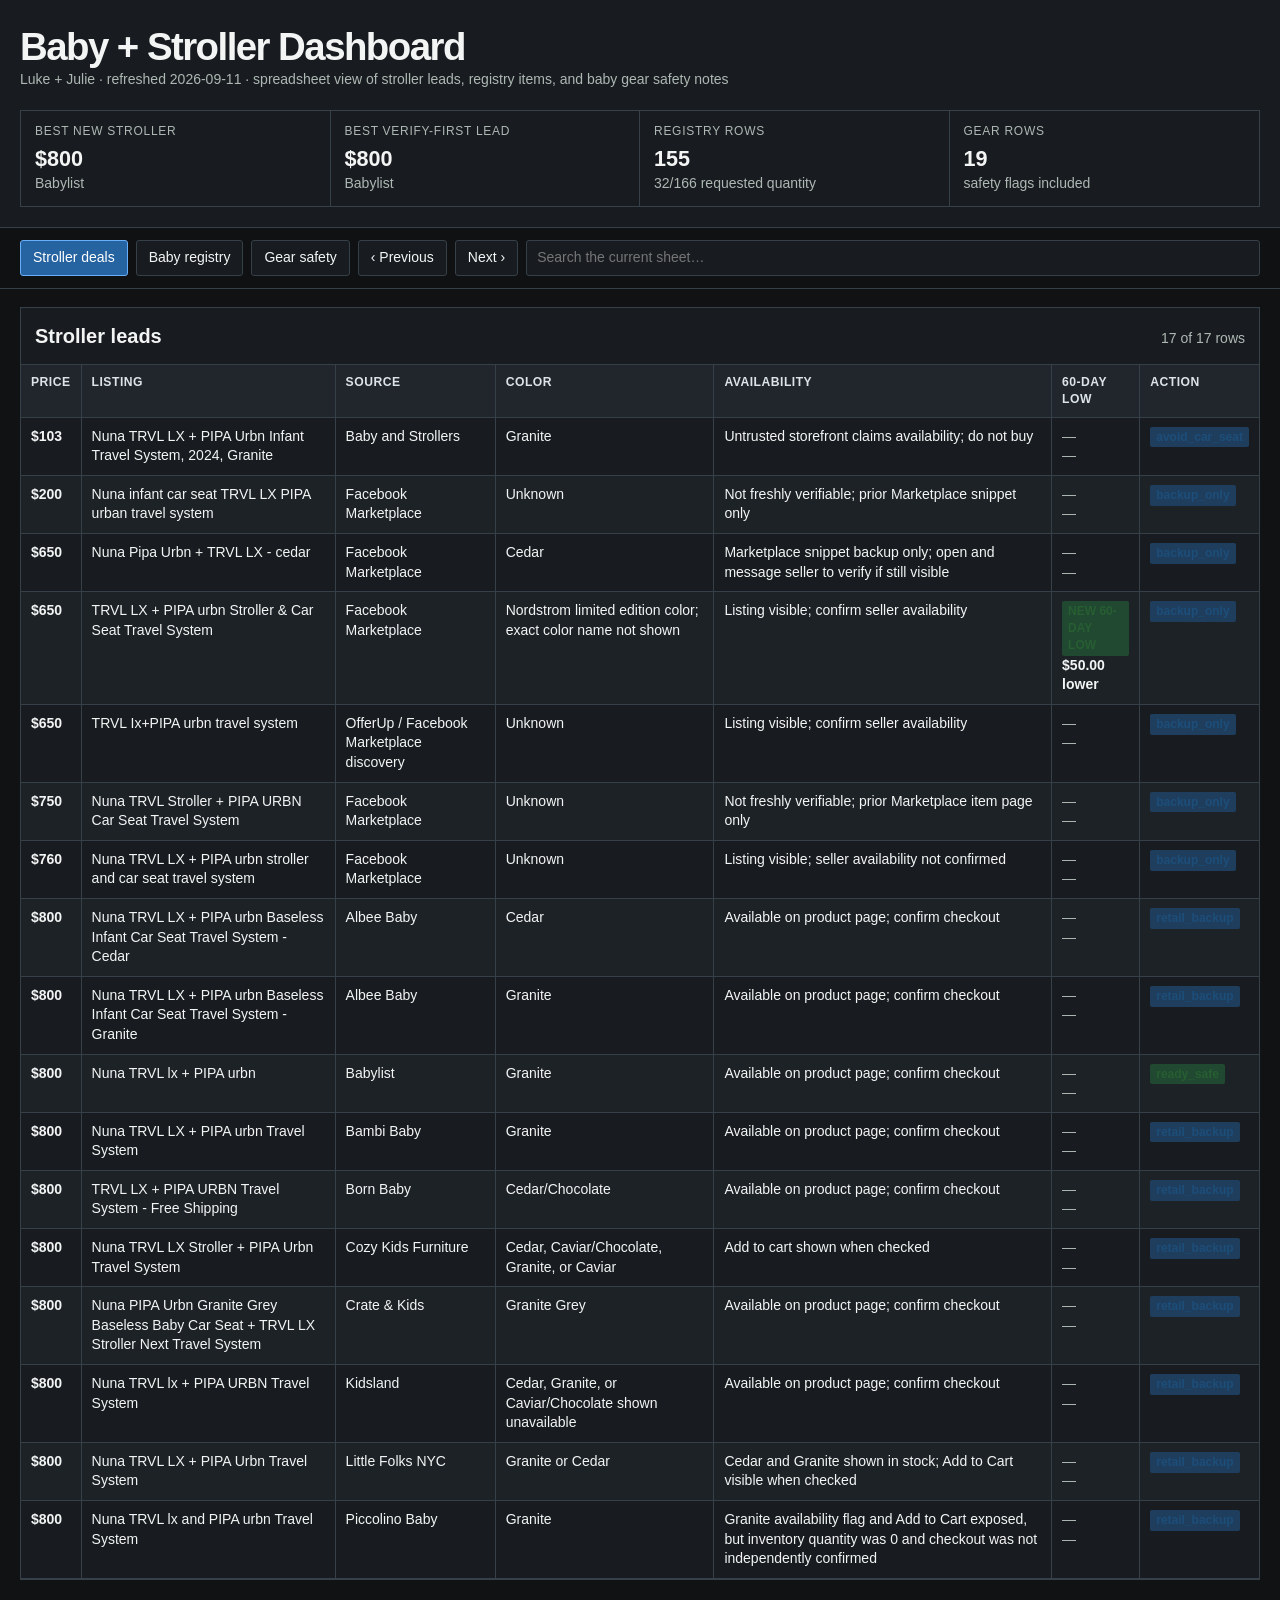
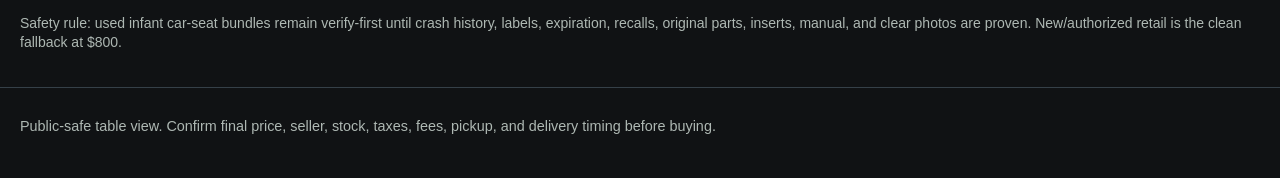
==== commit 90358a43: "Publish September 11 Nuna listing checks" ====
--- a/dashboards/baby-stroller.html
+++ b/dashboards/baby-stroller.html
@@ -59,7 +59,7 @@
 <body class="grid-dashboard">
   <header class="grid-header"><div class="grid-wrap">
     <h1>Baby + Stroller Dashboard</h1>
-    <p class="subhead">Luke + Julie · refreshed 2026-09-10 · spreadsheet view of stroller leads, registry items, and baby gear safety notes</p>
+    <p class="subhead">Luke + Julie · refreshed 2026-09-11 · spreadsheet view of stroller leads, registry items, and baby gear safety notes</p>
     <div class="summary-grid" aria-label="Dashboard summary">
       <div class="summary-cell"><span class="summary-label">Best new stroller</span><span class="summary-value">$800</span><span class="muted">Babylist</span></div>
       <div class="summary-cell"><span class="summary-label">Best verify-first lead</span><span class="summary-value">$800</span><span class="muted">Babylist</span></div>
@@ -78,7 +78,7 @@
     </div></div></section>
     <div class="grid-wrap">
       <section class="view-panel" id="stroller-panel" role="tabpanel" aria-labelledby="stroller-tab">
-        <div class="sheet"><div class="sheet-head"><h2>Stroller leads</h2><span class="muted" id="stroller-count">12 rows</span></div><div class="sheet-scroll"><table><thead><tr><th>Price</th><th>Listing</th><th>Source</th><th>Color</th><th>Availability</th><th>60-day low</th><th>Action</th></tr></thead><tbody><tr data-search="Nuna TRVL LX + PIPA Urbn Infant Travel System, 2024, Granite Baby and Strollers Granite Not freshly verifiable; untrusted broad-web storefront; do not buy without independent verification avoid_car_seat"><td><strong>$103</strong></td><td>Nuna TRVL LX + PIPA Urbn Infant Travel System, 2024, Granite</td><td>Baby and Strollers</td><td>Granite</td><td>Not freshly verifiable; untrusted broad-web storefront; do not buy without independent verification</td><td><span class="muted">—</span><br><span class="muted">—</span></td><td><span class="status-text verify">avoid_car_seat</span></td></tr><tr data-search="Nuna infant car seat TRVL LX PIPA urban travel system Facebook Marketplace Unknown Not freshly verifiable; prior Marketplace snippet only backup_only"><td><strong>$200</strong></td><td>Nuna infant car seat TRVL LX PIPA urban travel system</td><td>Facebook Marketplace</td><td>Unknown</td><td>Not freshly verifiable; prior Marketplace snippet only</td><td><span class="muted">—</span><br><span class="muted">—</span></td><td><span class="status-text verify">backup_only</span></td></tr><tr data-search="Nuna Pipa Urbn + TRVL LX - cedar Facebook Marketplace Cedar Marketplace snippet backup only; open and message seller to verify if still visible backup_only"><td><strong>$650</strong></td><td>Nuna Pipa Urbn + TRVL LX - cedar</td><td>Facebook Marketplace</td><td>Cedar</td><td>Marketplace snippet backup only; open and message seller to verify if still visible</td><td><span class="muted">—</span><br><span class="muted">—</span></td><td><span class="status-text verify">backup_only</span></td></tr><tr data-search="TRVL LX + PIPA urbn Stroller &amp; Car Seat Travel System Facebook Marketplace Nordstrom limited edition color; exact color name not shown Prior listing only; current Facebook search and direct fetch remain blocked/throttled backup_only"><td><strong>$700</strong></td><td>TRVL LX + PIPA urbn Stroller &amp; Car Seat Travel System</td><td>Facebook Marketplace</td><td>Nordstrom limited edition color; exact color name not shown</td><td>Prior listing only; current Facebook search and direct fetch remain blocked/throttled</td><td><span class="muted">—</span><br><span class="muted">—</span></td><td><span class="status-text verify">backup_only</span></td></tr><tr data-search="Nuna TRVL Stroller + PIPA URBN Car Seat Travel System Facebook Marketplace Unknown Not freshly verifiable; prior Marketplace item page only backup_only"><td><strong>$750</strong></td><td>Nuna TRVL Stroller + PIPA URBN Car Seat Travel System</td><td>Facebook Marketplace</td><td>Unknown</td><td>Not freshly verifiable; prior Marketplace item page only</td><td><span class="muted">—</span><br><span class="muted">—</span></td><td><span class="status-text verify">backup_only</span></td></tr><tr data-search="Nuna TRVL lx + PIPA urbn Babylist Granite Granite page shows Add to Cart ready_safe"><td><strong>$800</strong></td><td>Nuna TRVL lx + PIPA urbn</td><td>Babylist</td><td>Granite</td><td>Granite page shows Add to Cart</td><td><span class="muted">—</span><br><span class="muted">—</span></td><td><span class="status-text safe">ready_safe</span></td></tr><tr data-search="Nuna TRVL LX + PIPA urbn Travel System Bambi Baby Granite Granite selected; in stock retail_backup"><td><strong>$800</strong></td><td>Nuna TRVL LX + PIPA urbn Travel System</td><td>Bambi Baby</td><td>Granite</td><td>Granite selected; in stock</td><td><span class="muted">—</span><br><span class="muted">—</span></td><td><span class="status-text verify">retail_backup</span></td></tr><tr data-search="TRVL LX + PIPA URBN Travel System - Free Shipping Born Baby Cedar/Chocolate Add to cart for Cedar/Chocolate; Shopify variant available at $800 retail_backup"><td><strong>$800</strong></td><td>TRVL LX + PIPA URBN Travel System - Free Shipping</td><td>Born Baby</td><td>Cedar/Chocolate</td><td>Add to cart for Cedar/Chocolate; Shopify variant available at $800</td><td><span class="muted">—</span><br><span class="muted">—</span></td><td><span class="status-text verify">retail_backup</span></td></tr><tr data-search="Nuna TRVL LX Stroller + PIPA Urbn Travel System Cozy Kids Furniture Cedar, Caviar/Chocolate, Granite, or Caviar Add to cart shown when checked retail_backup"><td><strong>$800</strong></td><td>Nuna TRVL LX Stroller + PIPA Urbn Travel System</td><td>Cozy Kids Furniture</td><td>Cedar, Caviar/Chocolate, Granite, or Caviar</td><td>Add to cart shown when checked</td><td><span class="muted">—</span><br><span class="muted">—</span></td><td><span class="status-text verify">retail_backup</span></td></tr><tr data-search="Nuna PIPA Urbn Granite Grey Baseless Baby Car Seat + TRVL LX Stroller Next Travel System Crate &amp; Kids Granite Grey Granite Grey selected; Ship It and Add to Cart shown; arrives Sat, Aug 22 retail_backup"><td><strong>$800</strong></td><td>Nuna PIPA Urbn Granite Grey Baseless Baby Car Seat + TRVL LX Stroller Next Travel System</td><td>Crate &amp; Kids</td><td>Granite Grey</td><td>Granite Grey selected; Ship It and Add to Cart shown; arrives Sat, Aug 22</td><td><span class="muted">—</span><br><span class="muted">—</span></td><td><span class="status-text verify">retail_backup</span></td></tr><tr data-search="Nuna TRVL LX + PIPA Urbn Travel System Little Folks NYC Granite or Cedar Cedar and Granite shown in stock; Add to Cart visible when checked retail_backup"><td><strong>$800</strong></td><td>Nuna TRVL LX + PIPA Urbn Travel System</td><td>Little Folks NYC</td><td>Granite or Cedar</td><td>Cedar and Granite shown in stock; Add to Cart visible when checked</td><td><span class="muted">—</span><br><span class="muted">—</span></td><td><span class="status-text verify">retail_backup</span></td></tr><tr data-search="Nuna TRVL lx and PIPA urbn Travel System Piccolino Baby Granite Granite availability flag and Add to Cart exposed, but inventory quantity was 0 and checkout was not independently confirmed retail_backup"><td><strong>$800</strong></td><td>Nuna TRVL lx and PIPA urbn Travel System</td><td>Piccolino Baby</td><td>Granite</td><td>Granite availability flag and Add to Cart exposed, but inventory quantity was 0 and checkout was not independently confirmed</td><td><span class="muted">—</span><br><span class="muted">—</span></td><td><span class="status-text verify">retail_backup</span></td></tr></tbody></table><div class="empty-row">No stroller rows match the search.</div></div></div>
+        <div class="sheet"><div class="sheet-head"><h2>Stroller leads</h2><span class="muted" id="stroller-count">17 rows</span></div><div class="sheet-scroll"><table><thead><tr><th>Price</th><th>Listing</th><th>Source</th><th>Color</th><th>Availability</th><th>60-day low</th><th>Action</th></tr></thead><tbody><tr data-search="Nuna TRVL LX + PIPA Urbn Infant Travel System, 2024, Granite Baby and Strollers Granite Untrusted storefront claims availability; do not buy avoid_car_seat"><td><strong>$103</strong></td><td>Nuna TRVL LX + PIPA Urbn Infant Travel System, 2024, Granite</td><td>Baby and Strollers</td><td>Granite</td><td>Untrusted storefront claims availability; do not buy</td><td><span class="muted">—</span><br><span class="muted">—</span></td><td><span class="status-text verify">avoid_car_seat</span></td></tr><tr data-search="Nuna infant car seat TRVL LX PIPA urban travel system Facebook Marketplace Unknown Not freshly verifiable; prior Marketplace snippet only backup_only"><td><strong>$200</strong></td><td>Nuna infant car seat TRVL LX PIPA urban travel system</td><td>Facebook Marketplace</td><td>Unknown</td><td>Not freshly verifiable; prior Marketplace snippet only</td><td><span class="muted">—</span><br><span class="muted">—</span></td><td><span class="status-text verify">backup_only</span></td></tr><tr data-search="Nuna Pipa Urbn + TRVL LX - cedar Facebook Marketplace Cedar Marketplace snippet backup only; open and message seller to verify if still visible backup_only"><td><strong>$650</strong></td><td>Nuna Pipa Urbn + TRVL LX - cedar</td><td>Facebook Marketplace</td><td>Cedar</td><td>Marketplace snippet backup only; open and message seller to verify if still visible</td><td><span class="muted">—</span><br><span class="muted">—</span></td><td><span class="status-text verify">backup_only</span></td></tr><tr data-search="TRVL LX + PIPA urbn Stroller &amp; Car Seat Travel System Facebook Marketplace Nordstrom limited edition color; exact color name not shown Listing visible; confirm seller availability backup_only"><td><strong>$650</strong></td><td>TRVL LX + PIPA urbn Stroller &amp; Car Seat Travel System</td><td>Facebook Marketplace</td><td>Nordstrom limited edition color; exact color name not shown</td><td>Listing visible; confirm seller availability</td><td><span class="status-text safe">NEW 60-DAY LOW</span><br><strong>$50.00 lower</strong></td><td><span class="status-text verify">backup_only</span></td></tr><tr data-search="TRVL Ix+PIPA urbn travel system OfferUp / Facebook Marketplace discovery Unknown Listing visible; confirm seller availability backup_only"><td><strong>$650</strong></td><td>TRVL Ix+PIPA urbn travel system</td><td>OfferUp / Facebook Marketplace discovery</td><td>Unknown</td><td>Listing visible; confirm seller availability</td><td><span class="muted">—</span><br><span class="muted">—</span></td><td><span class="status-text verify">backup_only</span></td></tr><tr data-search="Nuna TRVL Stroller + PIPA URBN Car Seat Travel System Facebook Marketplace Unknown Not freshly verifiable; prior Marketplace item page only backup_only"><td><strong>$750</strong></td><td>Nuna TRVL Stroller + PIPA URBN Car Seat Travel System</td><td>Facebook Marketplace</td><td>Unknown</td><td>Not freshly verifiable; prior Marketplace item page only</td><td><span class="muted">—</span><br><span class="muted">—</span></td><td><span class="status-text verify">backup_only</span></td></tr><tr data-search="Nuna TRVL LX + PIPA urbn stroller and car seat travel system Facebook Marketplace Unknown Listing visible; seller availability not confirmed backup_only"><td><strong>$760</strong></td><td>Nuna TRVL LX + PIPA urbn stroller and car seat travel system</td><td>Facebook Marketplace</td><td>Unknown</td><td>Listing visible; seller availability not confirmed</td><td><span class="muted">—</span><br><span class="muted">—</span></td><td><span class="status-text verify">backup_only</span></td></tr><tr data-search="Nuna TRVL LX + PIPA urbn Baseless Infant Car Seat Travel System - Cedar Albee Baby Cedar Available on product page; confirm checkout retail_backup"><td><strong>$800</strong></td><td>Nuna TRVL LX + PIPA urbn Baseless Infant Car Seat Travel System - Cedar</td><td>Albee Baby</td><td>Cedar</td><td>Available on product page; confirm checkout</td><td><span class="muted">—</span><br><span class="muted">—</span></td><td><span class="status-text verify">retail_backup</span></td></tr><tr data-search="Nuna TRVL LX + PIPA urbn Baseless Infant Car Seat Travel System - Granite Albee Baby Granite Available on product page; confirm checkout retail_backup"><td><strong>$800</strong></td><td>Nuna TRVL LX + PIPA urbn Baseless Infant Car Seat Travel System - Granite</td><td>Albee Baby</td><td>Granite</td><td>Available on product page; confirm checkout</td><td><span class="muted">—</span><br><span class="muted">—</span></td><td><span class="status-text verify">retail_backup</span></td></tr><tr data-search="Nuna TRVL lx + PIPA urbn Babylist Granite Available on product page; confirm checkout ready_safe"><td><strong>$800</strong></td><td>Nuna TRVL lx + PIPA urbn</td><td>Babylist</td><td>Granite</td><td>Available on product page; confirm checkout</td><td><span class="muted">—</span><br><span class="muted">—</span></td><td><span class="status-text safe">ready_safe</span></td></tr><tr data-search="Nuna TRVL LX + PIPA urbn Travel System Bambi Baby Granite Available on product page; confirm checkout retail_backup"><td><strong>$800</strong></td><td>Nuna TRVL LX + PIPA urbn Travel System</td><td>Bambi Baby</td><td>Granite</td><td>Available on product page; confirm checkout</td><td><span class="muted">—</span><br><span class="muted">—</span></td><td><span class="status-text verify">retail_backup</span></td></tr><tr data-search="TRVL LX + PIPA URBN Travel System - Free Shipping Born Baby Cedar/Chocolate Available on product page; confirm checkout retail_backup"><td><strong>$800</strong></td><td>TRVL LX + PIPA URBN Travel System - Free Shipping</td><td>Born Baby</td><td>Cedar/Chocolate</td><td>Available on product page; confirm checkout</td><td><span class="muted">—</span><br><span class="muted">—</span></td><td><span class="status-text verify">retail_backup</span></td></tr><tr data-search="Nuna TRVL LX Stroller + PIPA Urbn Travel System Cozy Kids Furniture Cedar, Caviar/Chocolate, Granite, or Caviar Add to cart shown when checked retail_backup"><td><strong>$800</strong></td><td>Nuna TRVL LX Stroller + PIPA Urbn Travel System</td><td>Cozy Kids Furniture</td><td>Cedar, Caviar/Chocolate, Granite, or Caviar</td><td>Add to cart shown when checked</td><td><span class="muted">—</span><br><span class="muted">—</span></td><td><span class="status-text verify">retail_backup</span></td></tr><tr data-search="Nuna PIPA Urbn Granite Grey Baseless Baby Car Seat + TRVL LX Stroller Next Travel System Crate &amp; Kids Granite Grey Available on product page; confirm checkout retail_backup"><td><strong>$800</strong></td><td>Nuna PIPA Urbn Granite Grey Baseless Baby Car Seat + TRVL LX Stroller Next Travel System</td><td>Crate &amp; Kids</td><td>Granite Grey</td><td>Available on product page; confirm checkout</td><td><span class="muted">—</span><br><span class="muted">—</span></td><td><span class="status-text verify">retail_backup</span></td></tr><tr data-search="Nuna TRVL lx + PIPA URBN Travel System Kidsland Cedar, Granite, or Caviar/Chocolate shown unavailable Available on product page; confirm checkout retail_backup"><td><strong>$800</strong></td><td>Nuna TRVL lx + PIPA URBN Travel System</td><td>Kidsland</td><td>Cedar, Granite, or Caviar/Chocolate shown unavailable</td><td>Available on product page; confirm checkout</td><td><span class="muted">—</span><br><span class="muted">—</span></td><td><span class="status-text verify">retail_backup</span></td></tr><tr data-search="Nuna TRVL LX + PIPA Urbn Travel System Little Folks NYC Granite or Cedar Cedar and Granite shown in stock; Add to Cart visible when checked retail_backup"><td><strong>$800</strong></td><td>Nuna TRVL LX + PIPA Urbn Travel System</td><td>Little Folks NYC</td><td>Granite or Cedar</td><td>Cedar and Granite shown in stock; Add to Cart visible when checked</td><td><span class="muted">—</span><br><span class="muted">—</span></td><td><span class="status-text verify">retail_backup</span></td></tr><tr data-search="Nuna TRVL lx and PIPA urbn Travel System Piccolino Baby Granite Granite availability flag and Add to Cart exposed, but inventory quantity was 0 and checkout was not independently confirmed retail_backup"><td><strong>$800</strong></td><td>Nuna TRVL lx and PIPA urbn Travel System</td><td>Piccolino Baby</td><td>Granite</td><td>Granite availability flag and Add to Cart exposed, but inventory quantity was 0 and checkout was not independently confirmed</td><td><span class="muted">—</span><br><span class="muted">—</span></td><td><span class="status-text verify">retail_backup</span></td></tr></tbody></table><div class="empty-row">No stroller rows match the search.</div></div></div>
         <p class="notes">Safety rule: used infant car-seat bundles remain verify-first until crash history, labels, expiration, recalls, original parts, inserts, manual, and clear photos are proven. New/authorized retail is the clean fallback at $800.</p>
       </section>
       <section class="view-panel" id="registry-panel" role="tabpanel" aria-labelledby="registry-tab" hidden>
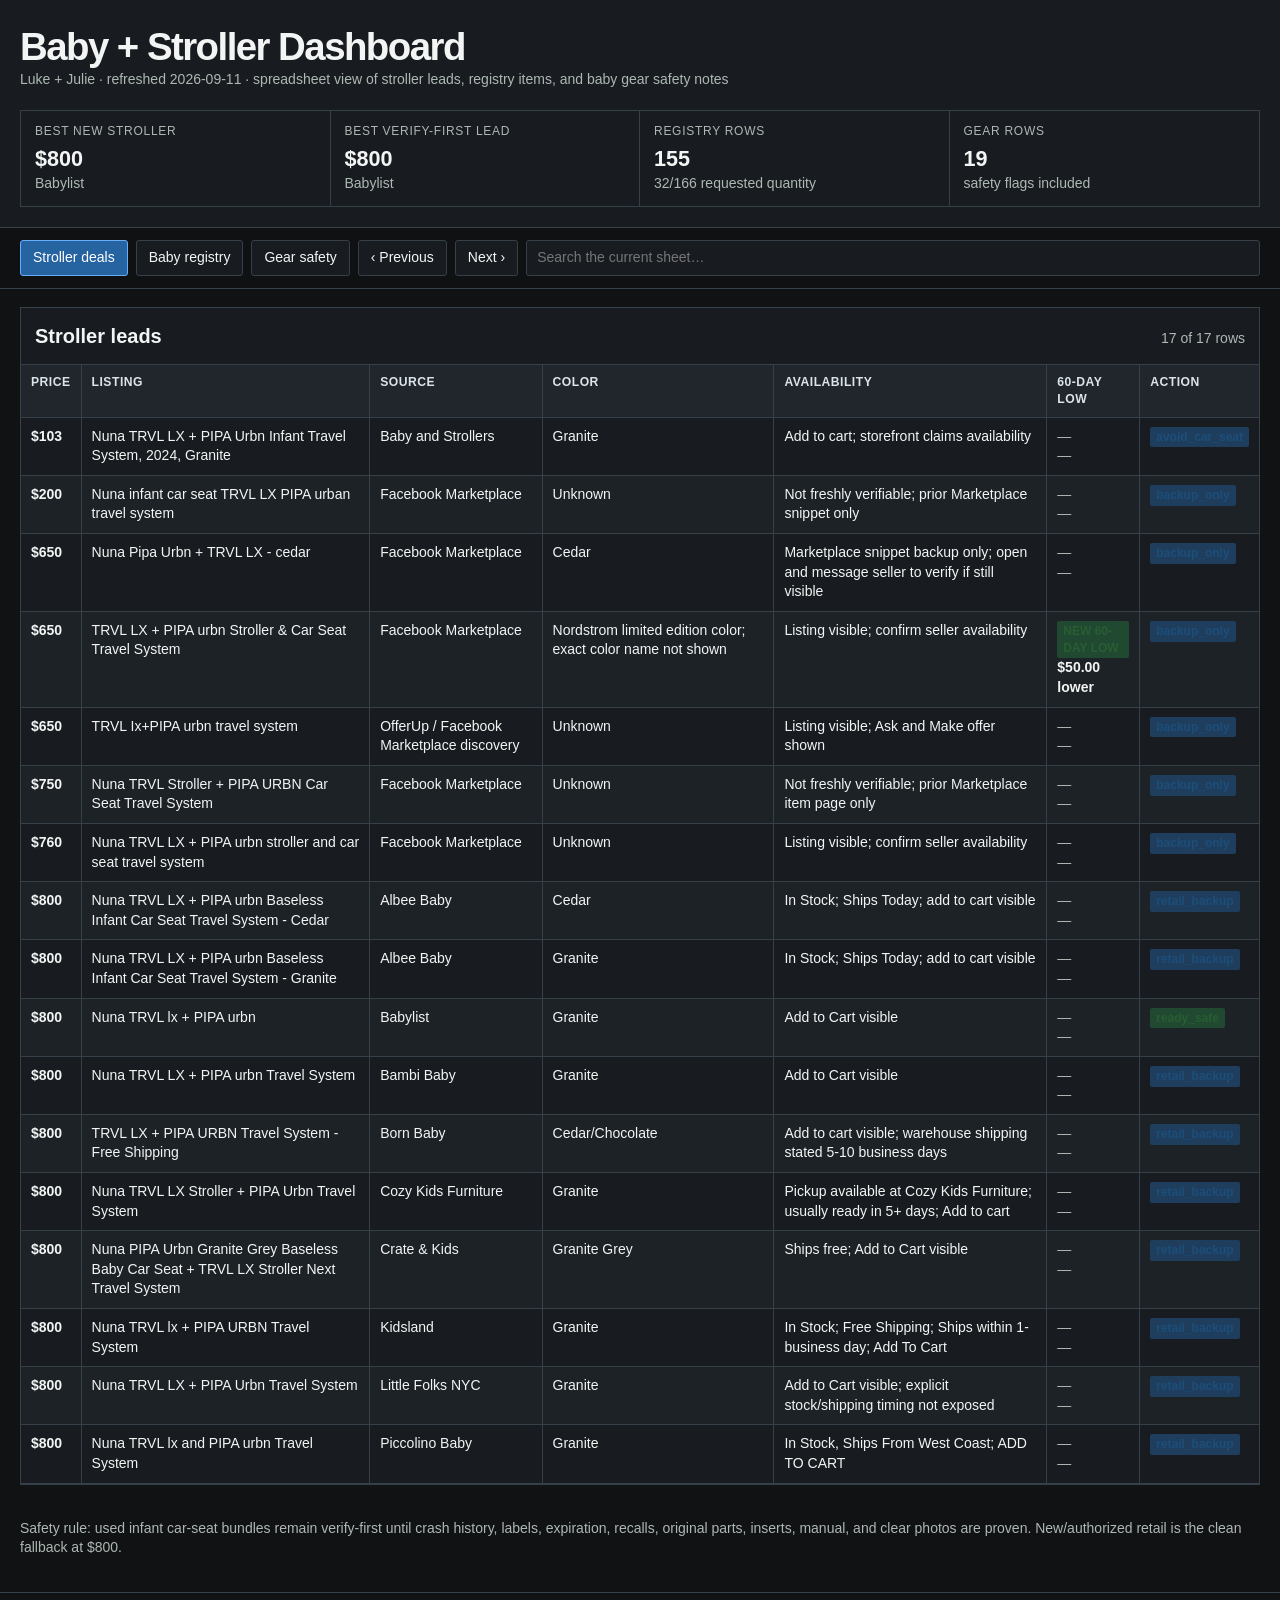
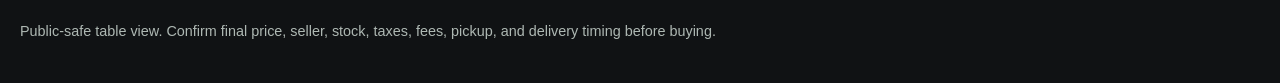
==== commit 63f69ab3: "Publish validated stroller sources after power-loss recovery" ====
--- a/dashboards/baby-stroller.html
+++ b/dashboards/baby-stroller.html
@@ -78,11 +78,11 @@
     </div></div></section>
     <div class="grid-wrap">
       <section class="view-panel" id="stroller-panel" role="tabpanel" aria-labelledby="stroller-tab">
-        <div class="sheet"><div class="sheet-head"><h2>Stroller leads</h2><span class="muted" id="stroller-count">17 rows</span></div><div class="sheet-scroll"><table><thead><tr><th>Price</th><th>Listing</th><th>Source</th><th>Color</th><th>Availability</th><th>60-day low</th><th>Action</th></tr></thead><tbody><tr data-search="Nuna TRVL LX + PIPA Urbn Infant Travel System, 2024, Granite Baby and Strollers Granite Untrusted storefront claims availability; do not buy avoid_car_seat"><td><strong>$103</strong></td><td>Nuna TRVL LX + PIPA Urbn Infant Travel System, 2024, Granite</td><td>Baby and Strollers</td><td>Granite</td><td>Untrusted storefront claims availability; do not buy</td><td><span class="muted">—</span><br><span class="muted">—</span></td><td><span class="status-text verify">avoid_car_seat</span></td></tr><tr data-search="Nuna infant car seat TRVL LX PIPA urban travel system Facebook Marketplace Unknown Not freshly verifiable; prior Marketplace snippet only backup_only"><td><strong>$200</strong></td><td>Nuna infant car seat TRVL LX PIPA urban travel system</td><td>Facebook Marketplace</td><td>Unknown</td><td>Not freshly verifiable; prior Marketplace snippet only</td><td><span class="muted">—</span><br><span class="muted">—</span></td><td><span class="status-text verify">backup_only</span></td></tr><tr data-search="Nuna Pipa Urbn + TRVL LX - cedar Facebook Marketplace Cedar Marketplace snippet backup only; open and message seller to verify if still visible backup_only"><td><strong>$650</strong></td><td>Nuna Pipa Urbn + TRVL LX - cedar</td><td>Facebook Marketplace</td><td>Cedar</td><td>Marketplace snippet backup only; open and message seller to verify if still visible</td><td><span class="muted">—</span><br><span class="muted">—</span></td><td><span class="status-text verify">backup_only</span></td></tr><tr data-search="TRVL LX + PIPA urbn Stroller &amp; Car Seat Travel System Facebook Marketplace Nordstrom limited edition color; exact color name not shown Listing visible; confirm seller availability backup_only"><td><strong>$650</strong></td><td>TRVL LX + PIPA urbn Stroller &amp; Car Seat Travel System</td><td>Facebook Marketplace</td><td>Nordstrom limited edition color; exact color name not shown</td><td>Listing visible; confirm seller availability</td><td><span class="status-text safe">NEW 60-DAY LOW</span><br><strong>$50.00 lower</strong></td><td><span class="status-text verify">backup_only</span></td></tr><tr data-search="TRVL Ix+PIPA urbn travel system OfferUp / Facebook Marketplace discovery Unknown Listing visible; confirm seller availability backup_only"><td><strong>$650</strong></td><td>TRVL Ix+PIPA urbn travel system</td><td>OfferUp / Facebook Marketplace discovery</td><td>Unknown</td><td>Listing visible; confirm seller availability</td><td><span class="muted">—</span><br><span class="muted">—</span></td><td><span class="status-text verify">backup_only</span></td></tr><tr data-search="Nuna TRVL Stroller + PIPA URBN Car Seat Travel System Facebook Marketplace Unknown Not freshly verifiable; prior Marketplace item page only backup_only"><td><strong>$750</strong></td><td>Nuna TRVL Stroller + PIPA URBN Car Seat Travel System</td><td>Facebook Marketplace</td><td>Unknown</td><td>Not freshly verifiable; prior Marketplace item page only</td><td><span class="muted">—</span><br><span class="muted">—</span></td><td><span class="status-text verify">backup_only</span></td></tr><tr data-search="Nuna TRVL LX + PIPA urbn stroller and car seat travel system Facebook Marketplace Unknown Listing visible; seller availability not confirmed backup_only"><td><strong>$760</strong></td><td>Nuna TRVL LX + PIPA urbn stroller and car seat travel system</td><td>Facebook Marketplace</td><td>Unknown</td><td>Listing visible; seller availability not confirmed</td><td><span class="muted">—</span><br><span class="muted">—</span></td><td><span class="status-text verify">backup_only</span></td></tr><tr data-search="Nuna TRVL LX + PIPA urbn Baseless Infant Car Seat Travel System - Cedar Albee Baby Cedar Available on product page; confirm checkout retail_backup"><td><strong>$800</strong></td><td>Nuna TRVL LX + PIPA urbn Baseless Infant Car Seat Travel System - Cedar</td><td>Albee Baby</td><td>Cedar</td><td>Available on product page; confirm checkout</td><td><span class="muted">—</span><br><span class="muted">—</span></td><td><span class="status-text verify">retail_backup</span></td></tr><tr data-search="Nuna TRVL LX + PIPA urbn Baseless Infant Car Seat Travel System - Granite Albee Baby Granite Available on product page; confirm checkout retail_backup"><td><strong>$800</strong></td><td>Nuna TRVL LX + PIPA urbn Baseless Infant Car Seat Travel System - Granite</td><td>Albee Baby</td><td>Granite</td><td>Available on product page; confirm checkout</td><td><span class="muted">—</span><br><span class="muted">—</span></td><td><span class="status-text verify">retail_backup</span></td></tr><tr data-search="Nuna TRVL lx + PIPA urbn Babylist Granite Available on product page; confirm checkout ready_safe"><td><strong>$800</strong></td><td>Nuna TRVL lx + PIPA urbn</td><td>Babylist</td><td>Granite</td><td>Available on product page; confirm checkout</td><td><span class="muted">—</span><br><span class="muted">—</span></td><td><span class="status-text safe">ready_safe</span></td></tr><tr data-search="Nuna TRVL LX + PIPA urbn Travel System Bambi Baby Granite Available on product page; confirm checkout retail_backup"><td><strong>$800</strong></td><td>Nuna TRVL LX + PIPA urbn Travel System</td><td>Bambi Baby</td><td>Granite</td><td>Available on product page; confirm checkout</td><td><span class="muted">—</span><br><span class="muted">—</span></td><td><span class="status-text verify">retail_backup</span></td></tr><tr data-search="TRVL LX + PIPA URBN Travel System - Free Shipping Born Baby Cedar/Chocolate Available on product page; confirm checkout retail_backup"><td><strong>$800</strong></td><td>TRVL LX + PIPA URBN Travel System - Free Shipping</td><td>Born Baby</td><td>Cedar/Chocolate</td><td>Available on product page; confirm checkout</td><td><span class="muted">—</span><br><span class="muted">—</span></td><td><span class="status-text verify">retail_backup</span></td></tr><tr data-search="Nuna TRVL LX Stroller + PIPA Urbn Travel System Cozy Kids Furniture Cedar, Caviar/Chocolate, Granite, or Caviar Add to cart shown when checked retail_backup"><td><strong>$800</strong></td><td>Nuna TRVL LX Stroller + PIPA Urbn Travel System</td><td>Cozy Kids Furniture</td><td>Cedar, Caviar/Chocolate, Granite, or Caviar</td><td>Add to cart shown when checked</td><td><span class="muted">—</span><br><span class="muted">—</span></td><td><span class="status-text verify">retail_backup</span></td></tr><tr data-search="Nuna PIPA Urbn Granite Grey Baseless Baby Car Seat + TRVL LX Stroller Next Travel System Crate &amp; Kids Granite Grey Available on product page; confirm checkout retail_backup"><td><strong>$800</strong></td><td>Nuna PIPA Urbn Granite Grey Baseless Baby Car Seat + TRVL LX Stroller Next Travel System</td><td>Crate &amp; Kids</td><td>Granite Grey</td><td>Available on product page; confirm checkout</td><td><span class="muted">—</span><br><span class="muted">—</span></td><td><span class="status-text verify">retail_backup</span></td></tr><tr data-search="Nuna TRVL lx + PIPA URBN Travel System Kidsland Cedar, Granite, or Caviar/Chocolate shown unavailable Available on product page; confirm checkout retail_backup"><td><strong>$800</strong></td><td>Nuna TRVL lx + PIPA URBN Travel System</td><td>Kidsland</td><td>Cedar, Granite, or Caviar/Chocolate shown unavailable</td><td>Available on product page; confirm checkout</td><td><span class="muted">—</span><br><span class="muted">—</span></td><td><span class="status-text verify">retail_backup</span></td></tr><tr data-search="Nuna TRVL LX + PIPA Urbn Travel System Little Folks NYC Granite or Cedar Cedar and Granite shown in stock; Add to Cart visible when checked retail_backup"><td><strong>$800</strong></td><td>Nuna TRVL LX + PIPA Urbn Travel System</td><td>Little Folks NYC</td><td>Granite or Cedar</td><td>Cedar and Granite shown in stock; Add to Cart visible when checked</td><td><span class="muted">—</span><br><span class="muted">—</span></td><td><span class="status-text verify">retail_backup</span></td></tr><tr data-search="Nuna TRVL lx and PIPA urbn Travel System Piccolino Baby Granite Granite availability flag and Add to Cart exposed, but inventory quantity was 0 and checkout was not independently confirmed retail_backup"><td><strong>$800</strong></td><td>Nuna TRVL lx and PIPA urbn Travel System</td><td>Piccolino Baby</td><td>Granite</td><td>Granite availability flag and Add to Cart exposed, but inventory quantity was 0 and checkout was not independently confirmed</td><td><span class="muted">—</span><br><span class="muted">—</span></td><td><span class="status-text verify">retail_backup</span></td></tr></tbody></table><div class="empty-row">No stroller rows match the search.</div></div></div>
+        <div class="sheet"><div class="sheet-head"><h2>Stroller leads</h2><span class="muted" id="stroller-count">17 rows</span></div><div class="sheet-scroll"><table><thead><tr><th>Price</th><th>Listing</th><th>Source</th><th>Color</th><th>Availability</th><th>60-day low</th><th>Action</th></tr></thead><tbody><tr data-search="Nuna TRVL LX + PIPA Urbn Infant Travel System, 2024, Granite Baby and Strollers Granite Add to cart; storefront claims availability avoid_car_seat"><td><strong>$103</strong></td><td>Nuna TRVL LX + PIPA Urbn Infant Travel System, 2024, Granite</td><td>Baby and Strollers</td><td>Granite</td><td>Add to cart; storefront claims availability</td><td><span class="muted">—</span><br><span class="muted">—</span></td><td><span class="status-text verify">avoid_car_seat</span></td></tr><tr data-search="Nuna infant car seat TRVL LX PIPA urban travel system Facebook Marketplace Unknown Not freshly verifiable; prior Marketplace snippet only backup_only"><td><strong>$200</strong></td><td>Nuna infant car seat TRVL LX PIPA urban travel system</td><td>Facebook Marketplace</td><td>Unknown</td><td>Not freshly verifiable; prior Marketplace snippet only</td><td><span class="muted">—</span><br><span class="muted">—</span></td><td><span class="status-text verify">backup_only</span></td></tr><tr data-search="Nuna Pipa Urbn + TRVL LX - cedar Facebook Marketplace Cedar Marketplace snippet backup only; open and message seller to verify if still visible backup_only"><td><strong>$650</strong></td><td>Nuna Pipa Urbn + TRVL LX - cedar</td><td>Facebook Marketplace</td><td>Cedar</td><td>Marketplace snippet backup only; open and message seller to verify if still visible</td><td><span class="muted">—</span><br><span class="muted">—</span></td><td><span class="status-text verify">backup_only</span></td></tr><tr data-search="TRVL LX + PIPA urbn Stroller &amp; Car Seat Travel System Facebook Marketplace Nordstrom limited edition color; exact color name not shown Listing visible; confirm seller availability backup_only"><td><strong>$650</strong></td><td>TRVL LX + PIPA urbn Stroller &amp; Car Seat Travel System</td><td>Facebook Marketplace</td><td>Nordstrom limited edition color; exact color name not shown</td><td>Listing visible; confirm seller availability</td><td><span class="status-text safe">NEW 60-DAY LOW</span><br><strong>$50.00 lower</strong></td><td><span class="status-text verify">backup_only</span></td></tr><tr data-search="TRVL Ix+PIPA urbn travel system OfferUp / Facebook Marketplace discovery Unknown Listing visible; Ask and Make offer shown backup_only"><td><strong>$650</strong></td><td>TRVL Ix+PIPA urbn travel system</td><td>OfferUp / Facebook Marketplace discovery</td><td>Unknown</td><td>Listing visible; Ask and Make offer shown</td><td><span class="muted">—</span><br><span class="muted">—</span></td><td><span class="status-text verify">backup_only</span></td></tr><tr data-search="Nuna TRVL Stroller + PIPA URBN Car Seat Travel System Facebook Marketplace Unknown Not freshly verifiable; prior Marketplace item page only backup_only"><td><strong>$750</strong></td><td>Nuna TRVL Stroller + PIPA URBN Car Seat Travel System</td><td>Facebook Marketplace</td><td>Unknown</td><td>Not freshly verifiable; prior Marketplace item page only</td><td><span class="muted">—</span><br><span class="muted">—</span></td><td><span class="status-text verify">backup_only</span></td></tr><tr data-search="Nuna TRVL LX + PIPA urbn stroller and car seat travel system Facebook Marketplace Unknown Listing visible; confirm seller availability backup_only"><td><strong>$760</strong></td><td>Nuna TRVL LX + PIPA urbn stroller and car seat travel system</td><td>Facebook Marketplace</td><td>Unknown</td><td>Listing visible; confirm seller availability</td><td><span class="muted">—</span><br><span class="muted">—</span></td><td><span class="status-text verify">backup_only</span></td></tr><tr data-search="Nuna TRVL LX + PIPA urbn Baseless Infant Car Seat Travel System - Cedar Albee Baby Cedar In Stock; Ships Today; add to cart visible retail_backup"><td><strong>$800</strong></td><td>Nuna TRVL LX + PIPA urbn Baseless Infant Car Seat Travel System - Cedar</td><td>Albee Baby</td><td>Cedar</td><td>In Stock; Ships Today; add to cart visible</td><td><span class="muted">—</span><br><span class="muted">—</span></td><td><span class="status-text verify">retail_backup</span></td></tr><tr data-search="Nuna TRVL LX + PIPA urbn Baseless Infant Car Seat Travel System - Granite Albee Baby Granite In Stock; Ships Today; add to cart visible retail_backup"><td><strong>$800</strong></td><td>Nuna TRVL LX + PIPA urbn Baseless Infant Car Seat Travel System - Granite</td><td>Albee Baby</td><td>Granite</td><td>In Stock; Ships Today; add to cart visible</td><td><span class="muted">—</span><br><span class="muted">—</span></td><td><span class="status-text verify">retail_backup</span></td></tr><tr data-search="Nuna TRVL lx + PIPA urbn Babylist Granite Add to Cart visible ready_safe"><td><strong>$800</strong></td><td>Nuna TRVL lx + PIPA urbn</td><td>Babylist</td><td>Granite</td><td>Add to Cart visible</td><td><span class="muted">—</span><br><span class="muted">—</span></td><td><span class="status-text safe">ready_safe</span></td></tr><tr data-search="Nuna TRVL LX + PIPA urbn Travel System Bambi Baby Granite Add to Cart visible retail_backup"><td><strong>$800</strong></td><td>Nuna TRVL LX + PIPA urbn Travel System</td><td>Bambi Baby</td><td>Granite</td><td>Add to Cart visible</td><td><span class="muted">—</span><br><span class="muted">—</span></td><td><span class="status-text verify">retail_backup</span></td></tr><tr data-search="TRVL LX + PIPA URBN Travel System - Free Shipping Born Baby Cedar/Chocolate Add to cart visible; warehouse shipping stated 5-10 business days retail_backup"><td><strong>$800</strong></td><td>TRVL LX + PIPA URBN Travel System - Free Shipping</td><td>Born Baby</td><td>Cedar/Chocolate</td><td>Add to cart visible; warehouse shipping stated 5-10 business days</td><td><span class="muted">—</span><br><span class="muted">—</span></td><td><span class="status-text verify">retail_backup</span></td></tr><tr data-search="Nuna TRVL LX Stroller + PIPA Urbn Travel System Cozy Kids Furniture Granite Pickup available at Cozy Kids Furniture; usually ready in 5+ days; Add to cart retail_backup"><td><strong>$800</strong></td><td>Nuna TRVL LX Stroller + PIPA Urbn Travel System</td><td>Cozy Kids Furniture</td><td>Granite</td><td>Pickup available at Cozy Kids Furniture; usually ready in 5+ days; Add to cart</td><td><span class="muted">—</span><br><span class="muted">—</span></td><td><span class="status-text verify">retail_backup</span></td></tr><tr data-search="Nuna PIPA Urbn Granite Grey Baseless Baby Car Seat + TRVL LX Stroller Next Travel System Crate &amp; Kids Granite Grey Ships free; Add to Cart visible retail_backup"><td><strong>$800</strong></td><td>Nuna PIPA Urbn Granite Grey Baseless Baby Car Seat + TRVL LX Stroller Next Travel System</td><td>Crate &amp; Kids</td><td>Granite Grey</td><td>Ships free; Add to Cart visible</td><td><span class="muted">—</span><br><span class="muted">—</span></td><td><span class="status-text verify">retail_backup</span></td></tr><tr data-search="Nuna TRVL lx + PIPA URBN Travel System Kidsland Granite In Stock; Free Shipping; Ships within 1-business day; Add To Cart retail_backup"><td><strong>$800</strong></td><td>Nuna TRVL lx + PIPA URBN Travel System</td><td>Kidsland</td><td>Granite</td><td>In Stock; Free Shipping; Ships within 1-business day; Add To Cart</td><td><span class="muted">—</span><br><span class="muted">—</span></td><td><span class="status-text verify">retail_backup</span></td></tr><tr data-search="Nuna TRVL LX + PIPA Urbn Travel System Little Folks NYC Granite Add to Cart visible; explicit stock/shipping timing not exposed retail_backup"><td><strong>$800</strong></td><td>Nuna TRVL LX + PIPA Urbn Travel System</td><td>Little Folks NYC</td><td>Granite</td><td>Add to Cart visible; explicit stock/shipping timing not exposed</td><td><span class="muted">—</span><br><span class="muted">—</span></td><td><span class="status-text verify">retail_backup</span></td></tr><tr data-search="Nuna TRVL lx and PIPA urbn Travel System Piccolino Baby Granite In Stock, Ships From West Coast; ADD TO CART retail_backup"><td><strong>$800</strong></td><td>Nuna TRVL lx and PIPA urbn Travel System</td><td>Piccolino Baby</td><td>Granite</td><td>In Stock, Ships From West Coast; ADD TO CART</td><td><span class="muted">—</span><br><span class="muted">—</span></td><td><span class="status-text verify">retail_backup</span></td></tr></tbody></table><div class="empty-row">No stroller rows match the search.</div></div></div>
         <p class="notes">Safety rule: used infant car-seat bundles remain verify-first until crash history, labels, expiration, recalls, original parts, inserts, manual, and clear photos are proven. New/authorized retail is the clean fallback at $800.</p>
       </section>
       <section class="view-panel" id="registry-panel" role="tabpanel" aria-labelledby="registry-tab" hidden>
-        <div class="sheet"><div class="sheet-head"><h2>Baby registry — all reconciled rows</h2><span class="muted" id="registry-count">155 rows</span></div><div class="sheet-scroll"><table><thead><tr><th>Category</th><th>Registry item</th><th>Amazon price</th><th>Qty requested</th><th>Qty purchased</th><th>Status</th><th>Checked</th><th>60-day low</th><th>Low difference</th><th>Actions</th></tr></thead><tbody><tr data-search="Tub Works® Dinosaur Mold Free Bath Toys, 6 Pack | Sealed, No Hole Bath Toys Design Keeps Moisture Out | Soft, Squeezable &amp; Float on Water | Easy-Grip Baby &amp; Toddler Bath Toy Set | Great Baby Pool Toys Bathing active 2026-07-05" data-detail="registry-detail-0"><td>Bathing</td><td class="item-title">Tub Works® Dinosaur Mold Free Bath Toys, 6 Pack | Sealed, No Hole Bath Toys Design Keeps Moisture Out | Soft, Squeezable &amp; Float on Water | Easy-Grip Baby &amp; Toddler Bath Toy Set | Great Baby Pool Toys</td><td>$14</td><td>1</td><td>0</td><td>active</td><td>2026-07-05</td><td><span class="muted">—</span><br><span class="muted">—</span></td><td><button class="detail-toggle" type="button" aria-expanded="false" aria-controls="registry-detail-0">View details</button></td></tr><tr class="registry-detail" id="registry-detail-0" hidden><td colspan="10"><strong>Public offer context</strong><div class="offer-buttons"><a class="offer-button" href="https://www.walmart.com/ip/Tub-Works-Mold-Free-No-Hole-Bath-Toys-6-Pack-Rainforest/9072864702" target="_blank" rel="noopener noreferrer">Walmart</a></div><span class="muted">Private registry identifiers and exact Amazon item links are omitted from this public-safe page.</span></td></tr><tr data-search="Munchkin® Learn™ Bath Letters and Numbers 36pc Toddler Bath Toy Uncategorized active 2026-07-05" data-detail="registry-detail-1"><td>Uncategorized</td><td class="item-title">Munchkin® Learn™ Bath Letters and Numbers 36pc Toddler Bath Toy</td><td>$5</td><td>1</td><td>1</td><td>active</td><td>2026-07-05</td><td><span class="muted">—</span><br><span class="muted">—</span></td><td><button class="detail-toggle" type="button" aria-expanded="false" aria-controls="registry-detail-1">View details</button></td></tr><tr class="registry-detail" id="registry-detail-1" hidden><td colspan="10"><strong>Public offer context</strong><div class="offer-buttons"><a class="offer-button" href="https://www.walmart.com/ip/Munchkin-Learn-Letters-and-Numbers-Toddler-Bath-Toy-Non-Toxic-Multi-Color-Unisex-36-Count/38420302" target="_blank" rel="noopener noreferrer">Walmart</a></div><span class="muted">Private registry identifiers and exact Amazon item links are omitted from this public-safe page.</span></td></tr><tr data-search="Munchkin® Super Scoop™ Hanging Bath Toy Storage with Quick Drying Mesh, Grey Uncategorized active 2026-07-05" data-detail="registry-detail-2"><td>Uncategorized</td><td class="item-title">Munchkin® Super Scoop™ Hanging Bath Toy Storage with Quick Drying Mesh, Grey</td><td>$13</td><td>1</td><td>0</td><td>active</td><td>2026-07-05</td><td><span class="muted">—</span><br><span class="muted">—</span></td><td><button class="detail-toggle" type="button" aria-expanded="false" aria-controls="registry-detail-2">View details</button></td></tr><tr class="registry-detail" id="registry-detail-2" hidden><td colspan="10"><strong>Public offer context</strong><div class="offer-buttons"><a class="offer-button" href="https://www.walmart.com/ip/Munchkin-Super-Scoop-Hanging-Bath-Toy-Scoop-and-Storage-with-Quick-Drying-Mesh-Gray-Unisex/706444484" target="_blank" rel="noopener noreferrer">Walmart</a></div><span class="muted">Private registry identifiers and exact Amazon item links are omitted from this public-safe page.</span></td></tr><tr data-search="The Honest Company 2-in-1 Baby Shampoo &amp; Body Wash, Fragrance-Free, Tear-Free, Hypoallergenic, Naturally Derived, Sensitive Skin, 10 fl oz Uncategorized active 2026-07-05" data-detail="registry-detail-3"><td>Uncategorized</td><td class="item-title">The Honest Company 2-in-1 Baby Shampoo &amp; Body Wash, Fragrance-Free, Tear-Free, Hypoallergenic, Naturally Derived, Sensitive Skin, 10 fl oz</td><td>$11</td><td>1</td><td>0</td><td>active</td><td>2026-07-05</td><td><span class="muted">—</span><br><span class="muted">—</span></td><td><button class="detail-toggle" type="button" aria-expanded="false" aria-controls="registry-detail-3">View details</button></td></tr><tr class="registry-detail" id="registry-detail-3" hidden><td colspan="10"><strong>Public offer context</strong><div class="offer-buttons"><a class="offer-button" href="https://www.walmart.com/ip/Sensitive-Shampoo-Body-Wash-Fragrance-Free-10-Fl-Oz/325622582" target="_blank" rel="noopener noreferrer">Walmart</a></div><span class="muted">Private registry identifiers and exact Amazon item links are omitted from this public-safe page.</span></td></tr><tr data-search="TBEZY Baby Hooded Towel with Unique Animal Design Ultra Soft Thick Cotton Bath Towel for Newborn (Tiger) Uncategorized active 2026-07-05" data-detail="registry-detail-4"><td>Uncategorized</td><td class="item-title">TBEZY Baby Hooded Towel with Unique Animal Design Ultra Soft Thick Cotton Bath Towel for Newborn (Tiger)</td><td>$20</td><td>1</td><td>1</td><td>active</td><td>2026-07-05</td><td><span class="muted">—</span><br><span class="muted">—</span></td><td><button class="detail-toggle" type="button" aria-expanded="false" aria-controls="registry-detail-4">View details</button></td></tr><tr class="registry-detail" id="registry-detail-4" hidden><td colspan="10"><strong>Public offer context</strong><div class="offer-buttons"><a class="offer-button" href="https://www.ebay.com/itm/366216033367" target="_blank" rel="noopener noreferrer">eBay</a></div><span class="muted">Private registry identifiers and exact Amazon item links are omitted from this public-safe page.</span></td></tr><tr data-search="Spasilk Baby 10 Pack Soft Terry Bath Washcloth Wipes Uncategorized active 2026-07-05" data-detail="registry-detail-5"><td>Uncategorized</td><td class="item-title">Spasilk Baby 10 Pack Soft Terry Bath Washcloth Wipes</td><td>$8</td><td>1</td><td>1</td><td>active</td><td>2026-07-05</td><td><span class="muted">—</span><br><span class="muted">—</span></td><td><button class="detail-toggle" type="button" aria-expanded="false" aria-controls="registry-detail-5">View details</button></td></tr><tr class="registry-detail" id="registry-detail-5" hidden><td colspan="10"><strong>Public offer context</strong><div class="offer-buttons"><a class="offer-button" href="https://www.walmart.com/ip/Spasilk-Washcloth-Wipes-Set-for-Newborns-and-Infants-Terry-Bathtime-Essentials-Pack-of-10-Blue-Elephants/465068553" target="_blank" rel="noopener noreferrer">Walmart</a></div><span class="muted">Private registry identifiers and exact Amazon item links are omitted from this public-safe page.</span></td></tr><tr data-search="Timgle 10 Pcs Coral Velvet Pee Covers Baby Boy, Strong Water Absorption Pee Shield for Baby Boy, Reusable Diaper Changing Accessory for Boys Newborn Gift(Dinosaur) Diapering active 2026-07-05" data-detail="registry-detail-6"><td>Diapering</td><td class="item-title">Timgle 10 Pcs Coral Velvet Pee Covers Baby Boy, Strong Water Absorption Pee Shield for Baby Boy, Reusable Diaper Changing Accessory for Boys Newborn Gift(Dinosaur)</td><td>$18</td><td>1</td><td>1</td><td>active</td><td>2026-07-05</td><td><span class="muted">—</span><br><span class="muted">—</span></td><td><button class="detail-toggle" type="button" aria-expanded="false" aria-controls="registry-detail-6">View details</button></td></tr><tr class="registry-detail" id="registry-detail-6" hidden><td colspan="10"><strong>Public offer context</strong><div class="offer-buttons"><span class="muted">No public offer link recorded</span></div><span class="muted">Private registry identifiers and exact Amazon item links are omitted from this public-safe page.</span></td></tr><tr data-search="Fortella Baby Diaper Caddy, 3 Tier Rolling Storage Cart for Baby Essentials, Diaper Cart with Detachable Dividers, Storage Organizer &amp; Baby Bottle Organizer for Bedroom, Living Room (Beige) Uncategorized active 2026-07-05" data-detail="registry-detail-7"><td>Uncategorized</td><td class="item-title">Fortella Baby Diaper Caddy, 3 Tier Rolling Storage Cart for Baby Essentials, Diaper Cart with Detachable Dividers, Storage Organizer &amp; Baby Bottle Organizer for Bedroom, Living Room (Beige)</td><td>$40</td><td>1</td><td>1</td><td>active</td><td>2026-07-05</td><td><span class="muted">—</span><br><span class="muted">—</span></td><td><button class="detail-toggle" type="button" aria-expanded="false" aria-controls="registry-detail-7">View details</button></td></tr><tr class="registry-detail" id="registry-detail-7" hidden><td colspan="10"><strong>Public offer context</strong><div class="offer-buttons"><a class="offer-button" href="https://www.ebay.com/itm/397949438208" target="_blank" rel="noopener noreferrer">eBay</a></div><span class="muted">Private registry identifiers and exact Amazon item links are omitted from this public-safe page.</span></td></tr><tr data-search="Parker Baby Diaper Caddy - Nursery Storage Bin and Car Organizer for Diapers and Baby Wipes - Oatmeal, Regular Uncategorized active 2026-07-05" data-detail="registry-detail-8"><td>Uncategorized</td><td class="item-title">Parker Baby Diaper Caddy - Nursery Storage Bin and Car Organizer for Diapers and Baby Wipes - Oatmeal, Regular</td><td>$22</td><td>1</td><td>0</td><td>active</td><td>2026-07-05</td><td><span class="muted">—</span><br><span class="muted">—</span></td><td><button class="detail-toggle" type="button" aria-expanded="false" aria-controls="registry-detail-8">View details</button></td></tr><tr class="registry-detail" id="registry-detail-8" hidden><td colspan="10"><strong>Public offer context</strong><div class="offer-buttons"><a class="offer-button" href="https://www.target.com/p/parker-baby-co-felt-diaper-caddy-regular-oatmeal/-/A-88442014" target="_blank" rel="noopener noreferrer">Target</a></div><span class="muted">Private registry identifiers and exact Amazon item links are omitted from this public-safe page.</span></td></tr><tr data-search="4 pcs Clear Zipper Pouches,Hard Shell Zipper Case, Toiletry Bag for Travel, CLear Diaper Bag, Toiletry Pouch, Travel Organizer, Cosmetic Bag,Toy Storage Bins (M+3S) (Blue) Uncategorized active 2026-07-05" data-detail="registry-detail-9"><td>Uncategorized</td><td class="item-title">4 pcs Clear Zipper Pouches,Hard Shell Zipper Case, Toiletry Bag for Travel, CLear Diaper Bag, Toiletry Pouch, Travel Organizer, Cosmetic Bag,Toy Storage Bins (M+3S) (Blue)</td><td>$18</td><td>2</td><td>0</td><td>active</td><td>2026-07-05</td><td><span class="muted">—</span><br><span class="muted">—</span></td><td><button class="detail-toggle" type="button" aria-expanded="false" aria-controls="registry-detail-9">View details</button></td></tr><tr class="registry-detail" id="registry-detail-9" hidden><td colspan="10"><strong>Public offer context</strong><div class="offer-buttons"><a class="offer-button" href="https://www.ebay.com/itm/227279788203" target="_blank" rel="noopener noreferrer">eBay</a></div><span class="muted">Private registry identifiers and exact Amazon item links are omitted from this public-safe page.</span></td></tr><tr data-search="BAGSMART Diaper Bag Tote, Hospital Bag for Labor Delivery, Puffy Maternity Travel Diaper Tote, Baby Bag with Pacifier Case Uncategorized active 2026-07-05" data-detail="registry-detail-10"><td>Uncategorized</td><td class="item-title">BAGSMART Diaper Bag Tote, Hospital Bag for Labor Delivery, Puffy Maternity Travel Diaper Tote, Baby Bag with Pacifier Case</td><td>$39</td><td>1</td><td>0</td><td>active</td><td>2026-07-05</td><td><span class="muted">—</span><br><span class="muted">—</span></td><td><button class="detail-toggle" type="button" aria-expanded="false" aria-controls="registry-detail-10">View details</button></td></tr><tr class="registry-detail" id="registry-detail-10" hidden><td colspan="10"><strong>Public offer context</strong><div class="offer-buttons"><a class="offer-button" href="https://www.kinzd.com/products/bagsmart-diaper-bag-tote-puffer-hospital-bag-for-labor-delivery-with-pacifier-case-lightweight-baby-bag-for-travel-work-multifunctional-insulated-pockets-water-resistance-1" target="_blank" rel="noopener noreferrer">Kinzd</a></div><span class="muted">Private registry identifiers and exact Amazon item links are omitted from this public-safe page.</span></td></tr><tr data-search="Triple Paste Diaper Rash Cream, Hypoallergenic Medicated Ointment for Babies, 16 oz (Packaging May Vary) Uncategorized active 2026-07-05" data-detail="registry-detail-11"><td>Uncategorized</td><td class="item-title">Triple Paste Diaper Rash Cream, Hypoallergenic Medicated Ointment for Babies, 16 oz (Packaging May Vary)</td><td>$30</td><td>1</td><td>0</td><td>active</td><td>2026-07-05</td><td><span class="muted">—</span><br><span class="muted">—</span></td><td><button class="detail-toggle" type="button" aria-expanded="false" aria-controls="registry-detail-11">View details</button></td></tr><tr class="registry-detail" id="registry-detail-11" hidden><td colspan="10"><strong>Public offer context</strong><div class="offer-buttons"><a class="offer-button" href="https://www.walmart.com/ip/Triple-Paste-Diaper-Rash-Cream-Hypoallergenic-Medicated-Ointment-for-Babies-16-oz-20023/594558037" target="_blank" rel="noopener noreferrer">Walmart</a></div><span class="muted">Private registry identifiers and exact Amazon item links are omitted from this public-safe page.</span></td></tr><tr data-search="Aquaphor Baby Healing Ointment Advanced Therapy Skin Protectant, Dry Skin and Diaper Rash Ointment, 7 Oz Tube Uncategorized active 2026-07-05" data-detail="registry-detail-12"><td>Uncategorized</td><td class="item-title">Aquaphor Baby Healing Ointment Advanced Therapy Skin Protectant, Dry Skin and Diaper Rash Ointment, 7 Oz Tube</td><td>$13</td><td>1</td><td>0</td><td>active</td><td>2026-07-05</td><td><span class="muted">—</span><br><span class="muted">—</span></td><td><button class="detail-toggle" type="button" aria-expanded="false" aria-controls="registry-detail-12">View details</button></td></tr><tr class="registry-detail" id="registry-detail-12" hidden><td colspan="10"><strong>Public offer context</strong><div class="offer-buttons"><a class="offer-button" href="https://www.walmart.com/ip/Aquaphor-Baby-Healing-Ointment-Advanced-Therapy-Skin-Protectant-7-Oz-Tube/52639069" target="_blank" rel="noopener noreferrer">Walmart</a></div><span class="muted">Private registry identifiers and exact Amazon item links are omitted from this public-safe page.</span></td></tr><tr data-search="Tiny Twinkle Mess Proof Wet Bags | 2-Pack Reusable Waterproof Wet Bags for Swimsuits | Baby Clothes | Travel &amp; Diaper Bag (Dinosaur, Ocean Life) Uncategorized active 2026-07-05" data-detail="registry-detail-13"><td>Uncategorized</td><td class="item-title">Tiny Twinkle Mess Proof Wet Bags | 2-Pack Reusable Waterproof Wet Bags for Swimsuits | Baby Clothes | Travel &amp; Diaper Bag (Dinosaur, Ocean Life)</td><td>$18</td><td>1</td><td>0</td><td>active</td><td>2026-07-05</td><td><span class="muted">—</span><br><span class="muted">—</span></td><td><button class="detail-toggle" type="button" aria-expanded="false" aria-controls="registry-detail-13">View details</button></td></tr><tr class="registry-detail" id="registry-detail-13" hidden><td colspan="10"><strong>Public offer context</strong><div class="offer-buttons"><a class="offer-button" href="https://www.target.com/p/tiny-twinkle-mess-proof-waterproof-washable-baby-toddler-wet-bags-for-diapers-swimsuits-and-travel-dinosaur-ocean-life/-/A-1002531642" target="_blank" rel="noopener noreferrer">Target</a></div><span class="muted">Private registry identifiers and exact Amazon item links are omitted from this public-safe page.</span></td></tr><tr data-search="HealthyBaby Our Wet Wipes | EWG Verified Safe | 100% Water &amp; Plant Based | Unscented &amp; Safe for Sensitive Skin | Fragrance Free and Totally Chlorine Free (8 packs, 512 wipes) Uncategorized active 2026-07-05" data-detail="registry-detail-14"><td>Uncategorized</td><td class="item-title">HealthyBaby Our Wet Wipes | EWG Verified Safe | 100% Water &amp; Plant Based | Unscented &amp; Safe for Sensitive Skin | Fragrance Free and Totally Chlorine Free (8 packs, 512 wipes)</td><td>$55</td><td>3</td><td>0</td><td>active</td><td>2026-07-05</td><td><span class="muted">—</span><br><span class="muted">—</span></td><td><button class="detail-toggle" type="button" aria-expanded="false" aria-controls="registry-detail-14">View details</button></td></tr><tr class="registry-detail" id="registry-detail-14" hidden><td colspan="10"><strong>Public offer context</strong><div class="offer-buttons"><a class="offer-button" href="https://www.target.com/p/healthybaby-wet-wipes-224ct/-/A-94794100" target="_blank" rel="noopener noreferrer">Target</a></div><span class="muted">Private registry identifiers and exact Amazon item links are omitted from this public-safe page.</span></td></tr><tr data-search="Our Diapers | The First EWG Verified &amp; Microbiome-Friendly Diaper | Size NB (&lt;10 lbs) 32 Count | 12-Hour Leak Protection | Made with Organic Cotton &amp; Plant-Derived Materials | Totally Chlorine Free Uncategorized active 2026-07-05" data-detail="registry-detail-15"><td>Uncategorized</td><td class="item-title">Our Diapers | The First EWG Verified &amp; Microbiome-Friendly Diaper | Size NB (&lt;10 lbs) 32 Count | 12-Hour Leak Protection | Made with Organic Cotton &amp; Plant-Derived Materials | Totally Chlorine Free</td><td>$23</td><td>2</td><td>0</td><td>active</td><td>2026-07-05</td><td><span class="muted">—</span><br><span class="muted">—</span></td><td><button class="detail-toggle" type="button" aria-expanded="false" aria-controls="registry-detail-15">View details</button></td></tr><tr class="registry-detail" id="registry-detail-15" hidden><td colspan="10"><strong>Public offer context</strong><div class="offer-buttons"><a class="offer-button" href="https://www.target.com/p/healthybaby-disposable-diapers-newborn-66ct/-/A-90481486" target="_blank" rel="noopener noreferrer">Target</a></div><span class="muted">Private registry identifiers and exact Amazon item links are omitted from this public-safe page.</span></td></tr><tr data-search="Pampers Pure Baby Diapers, Size 0 (&gt;10 lbs), 76, Up to 100% Leakproof, Premium Hypoallergenic Soft Diapers Uncategorized active 2026-07-05" data-detail="registry-detail-16"><td>Uncategorized</td><td class="item-title">Pampers Pure Baby Diapers, Size 0 (&gt;10 lbs), 76, Up to 100% Leakproof, Premium Hypoallergenic Soft Diapers</td><td>$23</td><td>1</td><td>0</td><td>active</td><td>2026-07-05</td><td><span class="muted">—</span><br><span class="muted">—</span></td><td><button class="detail-toggle" type="button" aria-expanded="false" aria-controls="registry-detail-16">View details</button></td></tr><tr class="registry-detail" id="registry-detail-16" hidden><td colspan="10"><strong>Public offer context</strong><div class="offer-buttons"><a class="offer-button" href="https://www.walmart.com/ip/Pampers-Pure-Baby-Diapers-Size-Newborn-76-Count-Select-for-More-Options/648578496" target="_blank" rel="noopener noreferrer">Walmart</a></div><span class="muted">Private registry identifiers and exact Amazon item links are omitted from this public-safe page.</span></td></tr><tr data-search="GROSMIMI Spill Proof no Spill Magic Sippy Cup with Straw with Handle for Baby and Toddlers, Customizable, PPSU, BPA Free 6 oz (Sky blue) Feeding active 2026-07-05" data-detail="registry-detail-17"><td>Feeding</td><td class="item-title">GROSMIMI Spill Proof no Spill Magic Sippy Cup with Straw with Handle for Baby and Toddlers, Customizable, PPSU, BPA Free 6 oz (Sky blue)</td><td>$23</td><td>1</td><td>0</td><td>active</td><td>2026-07-05</td><td><span class="muted">—</span><br><span class="muted">—</span></td><td><button class="detail-toggle" type="button" aria-expanded="false" aria-controls="registry-detail-17">View details</button></td></tr><tr class="registry-detail" id="registry-detail-17" hidden><td colspan="10"><strong>Public offer context</strong><div class="offer-buttons"><a class="offer-button" href="https://www.walmart.com/ip/GROSMIMI-Spill-Proof-no-Spill-Magic-Sippy-Cup-with-Straw-with-Handle-for-Baby-and-Toddlers-Customizable-PPSU-BPA-Free-10-oz-Butter/5465620554" target="_blank" rel="noopener noreferrer">Walmart</a></div><span class="muted">Private registry identifiers and exact Amazon item links are omitted from this public-safe page.</span></td></tr><tr data-search="Olababy Silicone Training Cup with Straw Lid | Babies Water Drinking Cup | 6+ Mo Infant To 12-18 Months Toddler | Sippy Cup For Kids &amp; Smoothie Cup | Baby Led Weaning (Blueberry, 5 oz) Uncategorized active 2026-07-05" data-detail="registry-detail-18"><td>Uncategorized</td><td class="item-title">Olababy Silicone Training Cup with Straw Lid | Babies Water Drinking Cup | 6+ Mo Infant To 12-18 Months Toddler | Sippy Cup For Kids &amp; Smoothie Cup | Baby Led Weaning (Blueberry, 5 oz)</td><td>$16</td><td>1</td><td>0</td><td>active</td><td>2026-07-05</td><td><span class="muted">—</span><br><span class="muted">—</span></td><td><button class="detail-toggle" type="button" aria-expanded="false" aria-controls="registry-detail-18">View details</button></td></tr><tr class="registry-detail" id="registry-detail-18" hidden><td colspan="10"><strong>Public offer context</strong><div class="offer-buttons"><a class="offer-button" href="https://www.olababy.us/products/training-cup-with-lid-straw-5oz" target="_blank" rel="noopener noreferrer">Olababy</a></div><span class="muted">Private registry identifiers and exact Amazon item links are omitted from this public-safe page.</span></td></tr><tr data-search="ezpz Tiny Spoon (2 Pack in Sage) - 6 Months+ - 100% Silicone Spoon for Baby Led Weaning + Purees - Designed by a Pediatric Feeding Specialist - Shower Essentials &amp; Gifts Uncategorized active 2026-07-05" data-detail="registry-detail-19"><td>Uncategorized</td><td class="item-title">ezpz Tiny Spoon (2 Pack in Sage) - 6 Months+ - 100% Silicone Spoon for Baby Led Weaning + Purees - Designed by a Pediatric Feeding Specialist - Shower Essentials &amp; Gifts</td><td>$16</td><td>1</td><td>0</td><td>active</td><td>2026-07-05</td><td><span class="muted">—</span><br><span class="muted">—</span></td><td><button class="detail-toggle" type="button" aria-expanded="false" aria-controls="registry-detail-19">View details</button></td></tr><tr class="registry-detail" id="registry-detail-19" hidden><td colspan="10"><strong>Public offer context</strong><div class="offer-buttons"><a class="offer-button" href="https://www.target.com/p/ezpz-tiny-spoon/-/A-79565899" target="_blank" rel="noopener noreferrer">Target</a></div><span class="muted">Private registry identifiers and exact Amazon item links are omitted from this public-safe page.</span></td></tr><tr data-search="NumNum Baby Spoons Set, Feeding Littles x Silicone Pre-Spoon GOOtensils for Baby Led Weaning, Self-Feeding &amp; Teething, First Stage Toddler Utensils for Ages 6+ Months, 3-Pack, BPA-Free (Neutrals) Uncategorized active 2026-07-05" data-detail="registry-detail-20"><td>Uncategorized</td><td class="item-title">NumNum Baby Spoons Set, Feeding Littles x Silicone Pre-Spoon GOOtensils for Baby Led Weaning, Self-Feeding &amp; Teething, First Stage Toddler Utensils for Ages 6+ Months, 3-Pack, BPA-Free (Neutrals)</td><td>$20</td><td>1</td><td>0</td><td>active</td><td>2026-07-05</td><td><span class="muted">—</span><br><span class="muted">—</span></td><td><button class="detail-toggle" type="button" aria-expanded="false" aria-controls="registry-detail-20">View details</button></td></tr><tr class="registry-detail" id="registry-detail-20" hidden><td colspan="10"><strong>Public offer context</strong><div class="offer-buttons"><a class="offer-button" href="https://numnumbaby.us/" target="_blank" rel="noopener noreferrer">NumNum</a></div><span class="muted">Private registry identifiers and exact Amazon item links are omitted from this public-safe page.</span></td></tr><tr data-search="ezpz Tiny Cup (Sage/Olive) - 4 months+ - 100% Silicone Training Cup for Infants - Designed by a Pediatric Feeding Specialist - Baby-Led Weaning Essentials &amp; Baby Gifts Uncategorized active 2026-07-05" data-detail="registry-detail-21"><td>Uncategorized</td><td class="item-title">ezpz Tiny Cup (Sage/Olive) - 4 months+ - 100% Silicone Training Cup for Infants - Designed by a Pediatric Feeding Specialist - Baby-Led Weaning Essentials &amp; Baby Gifts</td><td>$15</td><td>1</td><td>0</td><td>active</td><td>2026-07-05</td><td><span class="muted">—</span><br><span class="muted">—</span></td><td><button class="detail-toggle" type="button" aria-expanded="false" aria-controls="registry-detail-21">View details</button></td></tr><tr class="registry-detail" id="registry-detail-21" hidden><td colspan="10"><strong>Public offer context</strong><div class="offer-buttons"><span class="muted">No public offer link recorded</span></div><span class="muted">Private registry identifiers and exact Amazon item links are omitted from this public-safe page.</span></td></tr><tr data-search="Konssy Muslin Baby Bibs 8 Pack Baby Bandana Drool Bibs Cotton for Unisex Boys and Girls, Soft Absorbent Set for Teething and Drooling Uncategorized active 2026-07-05" data-detail="registry-detail-22"><td>Uncategorized</td><td class="item-title">Konssy Muslin Baby Bibs 8 Pack Baby Bandana Drool Bibs Cotton for Unisex Boys and Girls, Soft Absorbent Set for Teething and Drooling</td><td>$20</td><td>1</td><td>0</td><td>active</td><td>2026-07-05</td><td><span class="muted">—</span><br><span class="muted">—</span></td><td><button class="detail-toggle" type="button" aria-expanded="false" aria-controls="registry-detail-22">View details</button></td></tr><tr class="registry-detail" id="registry-detail-22" hidden><td colspan="10"><strong>Public offer context</strong><div class="offer-buttons"><a class="offer-button" href="https://konssy.com/products/konssy-muslin-baby-bibs" target="_blank" rel="noopener noreferrer">Konssy</a></div><span class="muted">Private registry identifiers and exact Amazon item links are omitted from this public-safe page.</span></td></tr><tr data-search="Konssy 10 pack baby muslin bandana bibs for drooling and teething | 100% Organic Cotton Bibs for Boy Girl, Soft Absorbent 6-Layer Thick Cloth, Pre-Washed Less Shrinkage, Newborn Infant Toddler Uncategorized active 2026-07-05" data-detail="registry-detail-23"><td>Uncategorized</td><td class="item-title">Konssy 10 pack baby muslin bandana bibs for drooling and teething | 100% Organic Cotton Bibs for Boy Girl, Soft Absorbent 6-Layer Thick Cloth, Pre-Washed Less Shrinkage, Newborn Infant Toddler</td><td>$18</td><td>1</td><td>0</td><td>active</td><td>2026-07-05</td><td><span class="muted">—</span><br><span class="muted">—</span></td><td><button class="detail-toggle" type="button" aria-expanded="false" aria-controls="registry-detail-23">View details</button></td></tr><tr class="registry-detail" id="registry-detail-23" hidden><td colspan="10"><strong>Public offer context</strong><div class="offer-buttons"><span class="muted">No public offer link recorded</span></div><span class="muted">Private registry identifiers and exact Amazon item links are omitted from this public-safe page.</span></td></tr><tr data-search="Lifewit Large Baby Bottle Drying Rack with Drain Mat &amp; 15 Hooks, Newborn Essentials Must Haves, Bottle Storage Organizer for Countertop, Cabinet, Rack Dryer Holder for Pacifiers, Pump Parts Uncategorized active 2026-07-05" data-detail="registry-detail-24"><td>Uncategorized</td><td class="item-title">Lifewit Large Baby Bottle Drying Rack with Drain Mat &amp; 15 Hooks, Newborn Essentials Must Haves, Bottle Storage Organizer for Countertop, Cabinet, Rack Dryer Holder for Pacifiers, Pump Parts</td><td>$20</td><td>1</td><td>0</td><td>active</td><td>2026-07-05</td><td><span class="muted">—</span><br><span class="muted">—</span></td><td><button class="detail-toggle" type="button" aria-expanded="false" aria-controls="registry-detail-24">View details</button></td></tr><tr class="registry-detail" id="registry-detail-24" hidden><td colspan="10"><strong>Public offer context</strong><div class="offer-buttons"><a class="offer-button" href="https://www.ebay.com/itm/205918321933" target="_blank" rel="noopener noreferrer">eBay</a></div><span class="muted">Private registry identifiers and exact Amazon item links are omitted from this public-safe page.</span></td></tr><tr data-search="PandaEar 3 Pack Baby Food Freezer Tray with Lids, Silicone Baby Food Storage Container for Homemade Baby Food, Fruit, Purees &amp; Breastmilk (Pink/Green/Linen) Uncategorized active 2026-07-05" data-detail="registry-detail-25"><td>Uncategorized</td><td class="item-title">PandaEar 3 Pack Baby Food Freezer Tray with Lids, Silicone Baby Food Storage Container for Homemade Baby Food, Fruit, Purees &amp; Breastmilk (Pink/Green/Linen)</td><td>$10</td><td>1</td><td>1</td><td>active</td><td>2026-07-05</td><td><span class="muted">—</span><br><span class="muted">—</span></td><td><button class="detail-toggle" type="button" aria-expanded="false" aria-controls="registry-detail-25">View details</button></td></tr><tr class="registry-detail" id="registry-detail-25" hidden><td colspan="10"><strong>Public offer context</strong><div class="offer-buttons"><a class="offer-button" href="https://pandaear.com/products/pandaear-3-pack-baby-food-freezer-tray-with-lids-silicone-baby-fruit-food-feeder-teether-tray-baby-food-storage-container-ice-cube-tray-maker-for-homemade-baby-food-pink-green-linen" target="_blank" rel="noopener noreferrer">PandaEar</a></div><span class="muted">Private registry identifiers and exact Amazon item links are omitted from this public-safe page.</span></td></tr><tr data-search="PandaEar Set of 3 Silicone Baby Bibs Waterproof, Soft, Unisex, 10-72 Months Uncategorized active 2026-07-05" data-detail="registry-detail-26"><td>Uncategorized</td><td class="item-title">PandaEar Set of 3 Silicone Baby Bibs Waterproof, Soft, Unisex, 10-72 Months</td><td>$8</td><td>1</td><td>1</td><td>active</td><td>2026-07-05</td><td><span class="muted">—</span><br><span class="muted">—</span></td><td><button class="detail-toggle" type="button" aria-expanded="false" aria-controls="registry-detail-26">View details</button></td></tr><tr class="registry-detail" id="registry-detail-26" hidden><td colspan="10"><strong>Public offer context</strong><div class="offer-buttons"><a class="offer-button" href="https://pandaear.com/products/pandaear-thick-silicone-baby-bibs" target="_blank" rel="noopener noreferrer">PandaEar</a></div><span class="muted">Private registry identifiers and exact Amazon item links are omitted from this public-safe page.</span></td></tr><tr data-search="Momcozy Elite Baby Kit, Superior Baby Shower &amp; Registry Essential Kit for Grooming &amp; Health &amp; Cleansing Care, Electric Nail File &amp; Nasal Aspirator,Tummy Wrap,Thermometer,Bath Brush,Teether,Storage Bag Health &amp; Baby Care active 2026-07-05" data-detail="registry-detail-27"><td>Health &amp; Baby Care</td><td class="item-title">Momcozy Elite Baby Kit, Superior Baby Shower &amp; Registry Essential Kit for Grooming &amp; Health &amp; Cleansing Care, Electric Nail File &amp; Nasal Aspirator,Tummy Wrap,Thermometer,Bath Brush,Teether,Storage Bag</td><td>$100</td><td>1</td><td>0</td><td>active</td><td>2026-07-05</td><td><span class="muted">—</span><br><span class="muted">—</span></td><td><button class="detail-toggle" type="button" aria-expanded="false" aria-controls="registry-detail-27">View details</button></td></tr><tr class="registry-detail" id="registry-detail-27" hidden><td colspan="10"><strong>Public offer context</strong><div class="offer-buttons"><a class="offer-button" href="https://www.walmart.com/ip/Momcozy-Elite-Baby-Kit-Care-Set-with-Electric-Nail-File-Bath-Brush-cradle-cap-brush-comb-etc/14926306240" target="_blank" rel="noopener noreferrer">Walmart</a></div><span class="muted">Private registry identifiers and exact Amazon item links are omitted from this public-safe page.</span></td></tr><tr data-search="Wooden Baby Hair Brush Set for Newborns, Toddlers - Soft Goat Bristle Baby Brush and Comb Set Newborn Grooming Kit for Cradle Cap Care, Durable &amp; Gentle, Boy, Girl Infant Essentials (Regular, Walnut) Health &amp; Baby Care active 2026-07-05" data-detail="registry-detail-28"><td>Health &amp; Baby Care</td><td class="item-title">Wooden Baby Hair Brush Set for Newborns, Toddlers - Soft Goat Bristle Baby Brush and Comb Set Newborn Grooming Kit for Cradle Cap Care, Durable &amp; Gentle, Boy, Girl Infant Essentials (Regular, Walnut)</td><td>$15</td><td>1</td><td>0</td><td>active</td><td>2026-07-05</td><td><span class="status-text safe">NEW 60-DAY LOW</span><br><strong>$1.70 lower</strong></td><td><button class="detail-toggle" type="button" aria-expanded="false" aria-controls="registry-detail-28">View details</button></td></tr><tr class="registry-detail" id="registry-detail-28" hidden><td colspan="10"><strong>Public offer context</strong><div class="offer-buttons"><a class="offer-button" href="https://www.target.com/p/baby-hair-brush-and-comb-set-for-newborn-wooden-baby-brush-with-soft-goat-bristle-cradle-cap-brush-for-newborns-boys-and-girls-eco-friendly/-/A-1001056042" target="_blank" rel="noopener noreferrer">Target</a></div><span class="muted">Private registry identifiers and exact Amazon item links are omitted from this public-safe page.</span></td></tr><tr data-search="Safety 1st Nasal Aspirator, White, One Size Health &amp; Baby Care active 2026-07-05" data-detail="registry-detail-29"><td>Health &amp; Baby Care</td><td class="item-title">Safety 1st Nasal Aspirator, White, One Size</td><td>$4</td><td>1</td><td>0</td><td>active</td><td>2026-07-05</td><td><span class="muted">—</span><br><span class="muted">—</span></td><td><button class="detail-toggle" type="button" aria-expanded="false" aria-controls="registry-detail-29">View details</button></td></tr><tr class="registry-detail" id="registry-detail-29" hidden><td colspan="10"><strong>Public offer context</strong><div class="offer-buttons"><a class="offer-button" href="https://www.target.com/p/safety-1st-large-nasal-aspirator/-/A-75003235" target="_blank" rel="noopener noreferrer">Target</a></div><span class="muted">Private registry identifiers and exact Amazon item links are omitted from this public-safe page.</span></td></tr><tr data-search="oogiebear Baby Nose Cleaner &amp; Ear Wax Removal Tool - Safe Booger &amp; Earwax Removal for Newborns, Infants, Toddlers - Dual-Ended - Essential Baby Stuff Health &amp; Baby Care active 2026-07-05" data-detail="registry-detail-30"><td>Health &amp; Baby Care</td><td class="item-title">oogiebear Baby Nose Cleaner &amp; Ear Wax Removal Tool - Safe Booger &amp; Earwax Removal for Newborns, Infants, Toddlers - Dual-Ended - Essential Baby Stuff</td><td>$10</td><td>1</td><td>0</td><td>active</td><td>2026-07-05</td><td><span class="muted">—</span><br><span class="muted">—</span></td><td><button class="detail-toggle" type="button" aria-expanded="false" aria-controls="registry-detail-30">View details</button></td></tr><tr class="registry-detail" id="registry-detail-30" hidden><td colspan="10"><strong>Public offer context</strong><div class="offer-buttons"><a class="offer-button" href="https://www.walmart.com/ip/oogiebear-Newborn-and-Infant-Nose-and-Ear-Cleaning-Tool-Dual-Snot-and-Ear-Wax-Remover-Mint-Green/10040107472" target="_blank" rel="noopener noreferrer">Walmart</a></div><span class="muted">Private registry identifiers and exact Amazon item links are omitted from this public-safe page.</span></td></tr><tr data-search="Earth Mama Simply Non-Scents Baby Lotion for Dry Skin - Calendula Cream for Newborn Skin Care - 8 oz - Fragrance Free - Infant Essentials Uncategorized active 2026-07-05" data-detail="registry-detail-31"><td>Uncategorized</td><td class="item-title">Earth Mama Simply Non-Scents Baby Lotion for Dry Skin - Calendula Cream for Newborn Skin Care - 8 oz - Fragrance Free - Infant Essentials</td><td>$15</td><td>1</td><td>0</td><td>active</td><td>2026-07-05</td><td><span class="muted">—</span><br><span class="muted">—</span></td><td><button class="detail-toggle" type="button" aria-expanded="false" aria-controls="registry-detail-31">View details</button></td></tr><tr class="registry-detail" id="registry-detail-31" hidden><td colspan="10"><strong>Public offer context</strong><div class="offer-buttons"><a class="offer-button" href="https://www.walmart.com/ip/Earth-Mama-Organics-Simply-Non-Scents-Baby-Lotion-for-Sensitive-Skin-Newborn-Child-8-0-fl-oz/42746480" target="_blank" rel="noopener noreferrer">Walmart</a></div><span class="muted">Private registry identifiers and exact Amazon item links are omitted from this public-safe page.</span></td></tr><tr data-search="Philips Avent Soothie Baby Pacifiers - 100% Silicone Pacifiers for Babies 0-3 Months, One-piece Design, BPA-Free, Extra Durable, Green, 4 Pack, Model SCF190/41 Uncategorized active 2026-07-05" data-detail="registry-detail-32"><td>Uncategorized</td><td class="item-title">Philips Avent Soothie Baby Pacifiers - 100% Silicone Pacifiers for Babies 0-3 Months, One-piece Design, BPA-Free, Extra Durable, Green, 4 Pack, Model SCF190/41</td><td>$10</td><td>1</td><td>0</td><td>active</td><td>2026-07-05</td><td><span class="muted">—</span><br><span class="muted">—</span></td><td><button class="detail-toggle" type="button" aria-expanded="false" aria-controls="registry-detail-32">View details</button></td></tr><tr class="registry-detail" id="registry-detail-32" hidden><td colspan="10"><strong>Public offer context</strong><div class="offer-buttons"><a class="offer-button" href="https://www.walmart.com/ip/Philips-Avent-Soothie-Pacifier-Green-0-3-Months-4-Pack/681811079" target="_blank" rel="noopener noreferrer">Walmart</a></div><span class="muted">Private registry identifiers and exact Amazon item links are omitted from this public-safe page.</span></td></tr><tr data-search="Lansinoh Stay Dry Disposable Nursing Pads, Soft and Super Absorbent Breast Pads, Breastfeeding Essentials for Moms, 200 Count Nursing active 2026-07-05" data-detail="registry-detail-33"><td>Nursing</td><td class="item-title">Lansinoh Stay Dry Disposable Nursing Pads, Soft and Super Absorbent Breast Pads, Breastfeeding Essentials for Moms, 200 Count</td><td>$21</td><td>1</td><td>0</td><td>active</td><td>2026-07-05</td><td><span class="muted">—</span><br><span class="muted">—</span></td><td><button class="detail-toggle" type="button" aria-expanded="false" aria-controls="registry-detail-33">View details</button></td></tr><tr class="registry-detail" id="registry-detail-33" hidden><td colspan="10"><strong>Public offer context</strong><div class="offer-buttons"><a class="offer-button" href="https://www.target.com/p/lansinoh-stay-dry-disposable-nursing-pads-200ct/-/A-82664059" target="_blank" rel="noopener noreferrer">Target</a></div><span class="muted">Private registry identifiers and exact Amazon item links are omitted from this public-safe page.</span></td></tr><tr data-search="My Brest Friend Nursing Pillow - Deluxe - Enhanced Comfort w/Slipcover - Ergonomic Design for Ultimate Breastfeeding Support for Mom &amp; Baby - Adjustable Backrest and Handy Side Pocket, Soft Sand Uncategorized active 2026-07-05" data-detail="registry-detail-34"><td>Uncategorized</td><td class="item-title">My Brest Friend Nursing Pillow - Deluxe - Enhanced Comfort w/Slipcover - Ergonomic Design for Ultimate Breastfeeding Support for Mom &amp; Baby - Adjustable Backrest and Handy Side Pocket, Soft Sand</td><td>$51</td><td>1</td><td>1</td><td>active</td><td>2026-07-05</td><td><span class="muted">—</span><br><span class="muted">—</span></td><td><button class="detail-toggle" type="button" aria-expanded="false" aria-controls="registry-detail-34">View details</button></td></tr><tr class="registry-detail" id="registry-detail-34" hidden><td colspan="10"><strong>Public offer context</strong><div class="offer-buttons"><a class="offer-button" href="https://www.target.com/p/my-brest-friend-deluxe-nursing-pillow-soft-rose/-/A-82618838" target="_blank" rel="noopener noreferrer">Target</a></div><span class="muted">Private registry identifiers and exact Amazon item links are omitted from this public-safe page.</span></td></tr><tr data-search="Pigeon Silicone Nipple (LL) with Latch-On Line, Natural Feel, 9+ Months, 4 Counts Uncategorized active 2026-07-05" data-detail="registry-detail-35"><td>Uncategorized</td><td class="item-title">Pigeon Silicone Nipple (LL) with Latch-On Line, Natural Feel, 9+ Months, 4 Counts</td><td>$22</td><td>1</td><td>0</td><td>active</td><td>2026-07-05</td><td><span class="muted">—</span><br><span class="muted">—</span></td><td><button class="detail-toggle" type="button" aria-expanded="false" aria-controls="registry-detail-35">View details</button></td></tr><tr class="registry-detail" id="registry-detail-35" hidden><td colspan="10"><strong>Public offer context</strong><div class="offer-buttons"><a class="offer-button" href="https://www.target.com/p/pigeon-nurture-38-nest-anti-colic-silicone-bottle-nipples-with-latch-on-line-level-5-extra-fast-flow-3pk/-/A-94860111" target="_blank" rel="noopener noreferrer">Target</a></div><span class="muted">Private registry identifiers and exact Amazon item links are omitted from this public-safe page.</span></td></tr><tr data-search="Pigeon Silicone Nipple (L) with Latch-On Line, Natural Feel, 6+ Months, 4 Counts Uncategorized active 2026-07-05" data-detail="registry-detail-36"><td>Uncategorized</td><td class="item-title">Pigeon Silicone Nipple (L) with Latch-On Line, Natural Feel, 6+ Months, 4 Counts</td><td>$22</td><td>1</td><td>0</td><td>active</td><td>2026-07-05</td><td><span class="muted">—</span><br><span class="muted">—</span></td><td><button class="detail-toggle" type="button" aria-expanded="false" aria-controls="registry-detail-36">View details</button></td></tr><tr class="registry-detail" id="registry-detail-36" hidden><td colspan="10"><strong>Public offer context</strong><div class="offer-buttons"><a class="offer-button" href="https://www.target.com/p/pigeon-nurture-38-nest-anti-colic-silicone-bottle-nipples-with-latch-on-line-level-4-fast-flow-3pk/-/A-94860115" target="_blank" rel="noopener noreferrer">Target</a></div><span class="muted">Private registry identifiers and exact Amazon item links are omitted from this public-safe page.</span></td></tr><tr data-search="Medela Harmony Manual Breast Pump, Compact Swiss Design with PersonalFit Flex Shields and Medela&#x27;s 2-Phase Expression Technology Uncategorized active 2026-07-05" data-detail="registry-detail-37"><td>Uncategorized</td><td class="item-title">Medela Harmony Manual Breast Pump, Compact Swiss Design with PersonalFit Flex Shields and Medela&#x27;s 2-Phase Expression Technology</td><td>$26</td><td>1</td><td>0</td><td>active</td><td>2026-07-05</td><td><span class="muted">—</span><br><span class="muted">—</span></td><td><button class="detail-toggle" type="button" aria-expanded="false" aria-controls="registry-detail-37">View details</button></td></tr><tr class="registry-detail" id="registry-detail-37" hidden><td colspan="10"><strong>Public offer context</strong><div class="offer-buttons"><a class="offer-button" href="https://www.walmart.com/ip/Medela-Harmony-Manual-Breast-Pump-with-PersonalFit-Flex-Breast-Shield-6-Piece-Set/622823830" target="_blank" rel="noopener noreferrer">Walmart</a></div><span class="muted">Private registry identifiers and exact Amazon item links are omitted from this public-safe page.</span></td></tr><tr data-search="Lansinoh Breast Therapy Packs, Hot and Cold Breast-Pads with 2 Soft Covers, Postpartum Essentials for Nipple Pain Relief, Mastitis, Engorgement, Support for Breastfeeding, Pumping Aid, 2 Pack Uncategorized active 2026-07-05" data-detail="registry-detail-38"><td>Uncategorized</td><td class="item-title">Lansinoh Breast Therapy Packs, Hot and Cold Breast-Pads with 2 Soft Covers, Postpartum Essentials for Nipple Pain Relief, Mastitis, Engorgement, Support for Breastfeeding, Pumping Aid, 2 Pack</td><td>$12</td><td>1</td><td>0</td><td>active</td><td>2026-07-05</td><td><span class="muted">—</span><br><span class="muted">—</span></td><td><button class="detail-toggle" type="button" aria-expanded="false" aria-controls="registry-detail-38">View details</button></td></tr><tr class="registry-detail" id="registry-detail-38" hidden><td colspan="10"><strong>Public offer context</strong><div class="offer-buttons"><a class="offer-button" href="https://www.walmart.com/ip/Lansinoh-Hot-Cold-Breast-Therapy-Packs-with-Covers-2-Pack/21635229" target="_blank" rel="noopener noreferrer">Walmart</a></div><span class="muted">Private registry identifiers and exact Amazon item links are omitted from this public-safe page.</span></td></tr><tr data-search="Willow - Silver Nursing Cups, 2 Pack, Breastfeeding Nipple Covers for Protection &amp; BPA Free Uncategorized active 2026-07-05" data-detail="registry-detail-39"><td>Uncategorized</td><td class="item-title">Willow - Silver Nursing Cups, 2 Pack, Breastfeeding Nipple Covers for Protection &amp; BPA Free</td><td>$35</td><td>1</td><td>0</td><td>active</td><td>2026-07-05</td><td><span class="muted">—</span><br><span class="muted">—</span></td><td><button class="detail-toggle" type="button" aria-expanded="false" aria-controls="registry-detail-39">View details</button></td></tr><tr class="registry-detail" id="registry-detail-39" hidden><td colspan="10"><strong>Public offer context</strong><div class="offer-buttons"><a class="offer-button" href="https://www.walmart.com/ip/Willow-Soothing-Silver-Nursing-Cups-2-count/5439978337" target="_blank" rel="noopener noreferrer">Walmart</a></div><span class="muted">Private registry identifiers and exact Amazon item links are omitted from this public-safe page.</span></td></tr><tr data-search="Medela Hydrogel Pads, Instant Pain Relief for Cracked or Sore Nipples from Breastfeeding and Pumping, Cooling Moisture Supports Natural Healing, Pack of 4 Uncategorized active 2026-07-05" data-detail="registry-detail-40"><td>Uncategorized</td><td class="item-title">Medela Hydrogel Pads, Instant Pain Relief for Cracked or Sore Nipples from Breastfeeding and Pumping, Cooling Moisture Supports Natural Healing, Pack of 4</td><td>$9</td><td>3</td><td>0</td><td>active</td><td>2026-07-05</td><td><span class="muted">—</span><br><span class="muted">—</span></td><td><button class="detail-toggle" type="button" aria-expanded="false" aria-controls="registry-detail-40">View details</button></td></tr><tr class="registry-detail" id="registry-detail-40" hidden><td colspan="10"><strong>Public offer context</strong><div class="offer-buttons"><a class="offer-button" href="https://www.walmart.com/ip/Medela-Hydrogel-Pads-Pain-Relief-for-Sore-or-Cracked-Nipples-4-Pack/16901520490" target="_blank" rel="noopener noreferrer">Walmart</a></div><span class="muted">Private registry identifiers and exact Amazon item links are omitted from this public-safe page.</span></td></tr><tr data-search="Pigeon Silicone Nipple (M) with Latch-On Line, Natural Feel, 3+ Months, 4 Counts Uncategorized active 2026-07-05" data-detail="registry-detail-41"><td>Uncategorized</td><td class="item-title">Pigeon Silicone Nipple (M) with Latch-On Line, Natural Feel, 3+ Months, 4 Counts</td><td>$22</td><td>1</td><td>0</td><td>active</td><td>2026-07-05</td><td><span class="muted">—</span><br><span class="muted">—</span></td><td><button class="detail-toggle" type="button" aria-expanded="false" aria-controls="registry-detail-41">View details</button></td></tr><tr class="registry-detail" id="registry-detail-41" hidden><td colspan="10"><strong>Public offer context</strong><div class="offer-buttons"><a class="offer-button" href="https://www.target.com/p/pigeon-nurture-38-nest-anti-colic-silicone-bottle-nipples-with-latch-on-line-level-3-medium-flow-3pk/-/A-94860117" target="_blank" rel="noopener noreferrer">Target</a></div><span class="muted">Private registry identifiers and exact Amazon item links are omitted from this public-safe page.</span></td></tr><tr data-search="Pigeon Silicone Nipple (S) with Latch-On Line, Natural Feel, 1+ Months, 4 Counts Uncategorized active 2026-07-05" data-detail="registry-detail-42"><td>Uncategorized</td><td class="item-title">Pigeon Silicone Nipple (S) with Latch-On Line, Natural Feel, 1+ Months, 4 Counts</td><td>$22</td><td>1</td><td>0</td><td>active</td><td>2026-07-05</td><td><span class="muted">—</span><br><span class="muted">—</span></td><td><button class="detail-toggle" type="button" aria-expanded="false" aria-controls="registry-detail-42">View details</button></td></tr><tr class="registry-detail" id="registry-detail-42" hidden><td colspan="10"><strong>Public offer context</strong><div class="offer-buttons"><a class="offer-button" href="https://www.target.com/p/pigeon-nurture-38-nest-anti-colic-silicone-bottle-nipples-with-latch-on-line-level-2-slow-flow-2pk/-/A-94860114" target="_blank" rel="noopener noreferrer">Target</a></div><span class="muted">Private registry identifiers and exact Amazon item links are omitted from this public-safe page.</span></td></tr><tr data-search="Chicco Fit360 ClearTex Rotating Convertible Car Seat with 360 Degree Rotation for Rear-Facing and Forward-Facing, LeverLock Self-Tensioning Lock System, Obsidian/Black Strollers &amp; Car Seats active 2026-07-05" data-detail="registry-detail-43"><td>Strollers &amp; Car Seats</td><td class="item-title">Chicco Fit360 ClearTex Rotating Convertible Car Seat with 360 Degree Rotation for Rear-Facing and Forward-Facing, LeverLock Self-Tensioning Lock System, Obsidian/Black</td><td>$420</td><td>1</td><td>1</td><td>active</td><td>2026-07-05</td><td><span class="muted">—</span><br><span class="muted">—</span></td><td><button class="detail-toggle" type="button" aria-expanded="false" aria-controls="registry-detail-43">View details</button></td></tr><tr class="registry-detail" id="registry-detail-43" hidden><td colspan="10"><strong>Public offer context</strong><div class="offer-buttons"><a class="offer-button" href="https://www.walmart.com/ip/Fit360-ClearTex-Rotating-Convertible-Car-Seat-with-360-Degree-Rotation-for-Rear-Facing-and-Forward-Facing-LeverLock-Self-Tensioning-Lock-System/15028708668" target="_blank" rel="noopener noreferrer">Walmart</a></div><span class="muted">Private registry identifiers and exact Amazon item links are omitted from this public-safe page.</span></td></tr><tr data-search="Lamaze Clip On Car Seat and Stroller Toy - Freddie the Firefly - Includes Lady Bug Teether - High Contrast Sensory Crinkle Toys for Babies - Infant Travel Toys - Ages 0 Months and Up Strollers &amp; Car Seats active 2026-07-05" data-detail="registry-detail-44"><td>Strollers &amp; Car Seats</td><td class="item-title">Lamaze Clip On Car Seat and Stroller Toy - Freddie the Firefly - Includes Lady Bug Teether - High Contrast Sensory Crinkle Toys for Babies - Infant Travel Toys - Ages 0 Months and Up</td><td>$15</td><td>1</td><td>1</td><td>active</td><td>2026-07-05</td><td><span class="muted">—</span><br><span class="muted">—</span></td><td><button class="detail-toggle" type="button" aria-expanded="false" aria-controls="registry-detail-44">View details</button></td></tr><tr class="registry-detail" id="registry-detail-44" hidden><td colspan="10"><strong>Public offer context</strong><div class="offer-buttons"><a class="offer-button" href="https://www.target.com/p/lamaze-clip-go-freddie-the-firefly-sensory-development-baby-toy/-/A-51455308" target="_blank" rel="noopener noreferrer">Target</a></div><span class="muted">Private registry identifiers and exact Amazon item links are omitted from this public-safe page.</span></td></tr><tr data-search="MORROLS Car Seat Protector for Child, Baby, Pets -1 Pack car seat Cover with Thick Padding- Waterproof Universal Size with Mesh Pockets (Black) Strollers &amp; Car Seats active 2026-07-05" data-detail="registry-detail-45"><td>Strollers &amp; Car Seats</td><td class="item-title">MORROLS Car Seat Protector for Child, Baby, Pets -1 Pack car seat Cover with Thick Padding- Waterproof Universal Size with Mesh Pockets (Black)</td><td>$14</td><td>1</td><td>0</td><td>active</td><td>2026-07-05</td><td><span class="muted">—</span><br><span class="muted">—</span></td><td><button class="detail-toggle" type="button" aria-expanded="false" aria-controls="registry-detail-45">View details</button></td></tr><tr class="registry-detail" id="registry-detail-45" hidden><td colspan="10"><strong>Public offer context</strong><div class="offer-buttons"><a class="offer-button" href="https://www.ebay.com/itm/178063139725" target="_blank" rel="noopener noreferrer">eBay</a></div><span class="muted">Private registry identifiers and exact Amazon item links are omitted from this public-safe page.</span></td></tr><tr data-search="Meolsaek Car Seat Protector for Child Car Seat, Durable 600D Fabric Waterproof Car Seat Cover with Thick Pad Non-Slip Backing，No Imprints (Light Gray-1 pc) Uncategorized active 2026-07-05" data-detail="registry-detail-46"><td>Uncategorized</td><td class="item-title">Meolsaek Car Seat Protector for Child Car Seat, Durable 600D Fabric Waterproof Car Seat Cover with Thick Pad Non-Slip Backing，No Imprints (Light Gray-1 pc)</td><td>$28</td><td>1</td><td>0</td><td>active</td><td>2026-07-05</td><td><span class="muted">—</span><br><span class="muted">—</span></td><td><button class="detail-toggle" type="button" aria-expanded="false" aria-controls="registry-detail-46">View details</button></td></tr><tr class="registry-detail" id="registry-detail-46" hidden><td colspan="10"><strong>Public offer context</strong><div class="offer-buttons"><a class="offer-button" href="https://www.ebay.com/itm/157804286264" target="_blank" rel="noopener noreferrer">eBay</a></div><span class="muted">Private registry identifiers and exact Amazon item links are omitted from this public-safe page.</span></td></tr><tr data-search="Momcozy 8000mAh Portable Stroller Fan, 27H Ultra-long Battery Life Detachable 4 Speed 360°Rotate LED Night Light with 2 Modes, USB Rechargeable Handheld Cooling Fan for Travel/Car Seat/Bedroom Uncategorized active 2026-07-05" data-detail="registry-detail-47"><td>Uncategorized</td><td class="item-title">Momcozy 8000mAh Portable Stroller Fan, 27H Ultra-long Battery Life Detachable 4 Speed 360°Rotate LED Night Light with 2 Modes, USB Rechargeable Handheld Cooling Fan for Travel/Car Seat/Bedroom</td><td>$30</td><td>1</td><td>0</td><td>active</td><td>2026-07-05</td><td><span class="muted">—</span><br><span class="muted">—</span></td><td><button class="detail-toggle" type="button" aria-expanded="false" aria-controls="registry-detail-47">View details</button></td></tr><tr class="registry-detail" id="registry-detail-47" hidden><td colspan="10"><strong>Public offer context</strong><div class="offer-buttons"><a class="offer-button" href="https://www.target.com/p/momcozy-portable-stroller-fan-black/-/A-94581672" target="_blank" rel="noopener noreferrer">Target</a></div><span class="muted">Private registry identifiers and exact Amazon item links are omitted from this public-safe page.</span></td></tr><tr data-search="Fisher-Price Baby’s First Blocks &amp; Rock-a-Stack Toy Set, Bucket of 10 Shapes &amp; Ring Stacking Activity for Developmental Play Ages 6+ Months (Amazon Exclusive) Toys &amp; Books active 2026-07-05" data-detail="registry-detail-48"><td>Toys &amp; Books</td><td class="item-title">Fisher-Price Baby’s First Blocks &amp; Rock-a-Stack Toy Set, Bucket of 10 Shapes &amp; Ring Stacking Activity for Developmental Play Ages 6+ Months (Amazon Exclusive)</td><td>$18</td><td>1</td><td>0</td><td>active</td><td>2026-07-05</td><td><span class="muted">—</span><br><span class="muted">—</span></td><td><button class="detail-toggle" type="button" aria-expanded="false" aria-controls="registry-detail-48">View details</button></td></tr><tr class="registry-detail" id="registry-detail-48" hidden><td colspan="10"><strong>Public offer context</strong><div class="offer-buttons"><span class="muted">No public offer link recorded</span></div><span class="muted">Private registry identifiers and exact Amazon item links are omitted from this public-safe page.</span></td></tr><tr data-search="Toddlers Montessori Wooden Educational Toys for Baby Boys Girls Age 1 2 3 Year Old, Shape Sorting Toys 1st One First Birthday Girl Gifts for Kids 1-3, Wood Preschool Learning Fine Motor Skills Game Toys &amp; Books active 2026-07-05" data-detail="registry-detail-49"><td>Toys &amp; Books</td><td class="item-title">Toddlers Montessori Wooden Educational Toys for Baby Boys Girls Age 1 2 3 Year Old, Shape Sorting Toys 1st One First Birthday Girl Gifts for Kids 1-3, Wood Preschool Learning Fine Motor Skills Game</td><td>$22</td><td>1</td><td>0</td><td>active</td><td>2026-07-05</td><td><span class="muted">—</span><br><span class="muted">—</span></td><td><button class="detail-toggle" type="button" aria-expanded="false" aria-controls="registry-detail-49">View details</button></td></tr><tr class="registry-detail" id="registry-detail-49" hidden><td colspan="10"><strong>Public offer context</strong><div class="offer-buttons"><span class="muted">No public offer link recorded</span></div><span class="muted">Private registry identifiers and exact Amazon item links are omitted from this public-safe page.</span></td></tr><tr data-search="Sassy Ring O Links 9 Piece Set, Links for Stroller or Carrier Seat, 0+ Months Toys &amp; Books active 2026-07-05" data-detail="registry-detail-50"><td>Toys &amp; Books</td><td class="item-title">Sassy Ring O Links 9 Piece Set, Links for Stroller or Carrier Seat, 0+ Months</td><td>$7</td><td>1</td><td>0</td><td>active</td><td>2026-07-05</td><td><span class="muted">—</span><br><span class="muted">—</span></td><td><button class="detail-toggle" type="button" aria-expanded="false" aria-controls="registry-detail-50">View details</button></td></tr><tr class="registry-detail" id="registry-detail-50" hidden><td colspan="10"><strong>Public offer context</strong><div class="offer-buttons"><a class="offer-button" href="https://www.ebay.com/itm/277635215223" target="_blank" rel="noopener noreferrer">eBay</a></div><span class="muted">Private registry identifiers and exact Amazon item links are omitted from this public-safe page.</span></td></tr><tr data-search="iPlay, iLearn 10pcs Baby Rattles Toys Set, Infant Grab Shake Rattle, Easy Hold Sensory Teether, Babies Development Learning Music Toy, Newborn Shower Birthday Gift 1 2 3 4 5 6 7 9 10 12 Month Boy Girl Toys &amp; Books active 2026-07-05" data-detail="registry-detail-51"><td>Toys &amp; Books</td><td class="item-title">iPlay, iLearn 10pcs Baby Rattles Toys Set, Infant Grab Shake Rattle, Easy Hold Sensory Teether, Babies Development Learning Music Toy, Newborn Shower Birthday Gift 1 2 3 4 5 6 7 9 10 12 Month Boy Girl</td><td>$24</td><td>1</td><td>0</td><td>active</td><td>2026-07-05</td><td><span class="muted">—</span><br><span class="muted">—</span></td><td><button class="detail-toggle" type="button" aria-expanded="false" aria-controls="registry-detail-51">View details</button></td></tr><tr class="registry-detail" id="registry-detail-51" hidden><td colspan="10"><strong>Public offer context</strong><div class="offer-buttons"><span class="muted">No public offer link recorded</span></div><span class="muted">Private registry identifiers and exact Amazon item links are omitted from this public-safe page.</span></td></tr><tr data-search="Let&#x27;s Count Soft Book - World of Eric Carle the Very Hungry Caterpillar Baby on the Go Clip Teething Crinkle Soft Sensory Book for Babies, 5.25x5.25 Inch Uncategorized active 2026-07-05" data-detail="registry-detail-52"><td>Uncategorized</td><td class="item-title">Let&#x27;s Count Soft Book - World of Eric Carle the Very Hungry Caterpillar Baby on the Go Clip Teething Crinkle Soft Sensory Book for Babies, 5.25x5.25 Inch</td><td>$8</td><td>1</td><td>1</td><td>active</td><td>2026-07-05</td><td><span class="muted">—</span><br><span class="muted">—</span></td><td><button class="detail-toggle" type="button" aria-expanded="false" aria-controls="registry-detail-52">View details</button></td></tr><tr class="registry-detail" id="registry-detail-52" hidden><td colspan="10"><strong>Public offer context</strong><div class="offer-buttons"><a class="offer-button" href="https://www.target.com/p/eric-carle-hungry-caterpillar-soft-book-white/-/A-79494462" target="_blank" rel="noopener noreferrer">Target</a></div><span class="muted">Private registry identifiers and exact Amazon item links are omitted from this public-safe page.</span></td></tr><tr data-search="Nuby NanaNubs Banana Silicone Infant Toothbrush - Gum Massager - Soft Bristles - Silicone - 3+ Months Uncategorized active 2026-07-05" data-detail="registry-detail-53"><td>Uncategorized</td><td class="item-title">Nuby NanaNubs Banana Silicone Infant Toothbrush - Gum Massager - Soft Bristles - Silicone - 3+ Months</td><td>$5</td><td>1</td><td>0</td><td>active</td><td>2026-07-05</td><td><span class="muted">—</span><br><span class="muted">—</span></td><td><button class="detail-toggle" type="button" aria-expanded="false" aria-controls="registry-detail-53">View details</button></td></tr><tr class="registry-detail" id="registry-detail-53" hidden><td colspan="10"><strong>Public offer context</strong><div class="offer-buttons"><a class="offer-button" href="https://www.walmart.com/ip/Nuby-NanaNubs-Gum-Massager-Teether/772369856" target="_blank" rel="noopener noreferrer">Walmart</a></div><span class="muted">Private registry identifiers and exact Amazon item links are omitted from this public-safe page.</span></td></tr><tr data-search="mushie Pearl Teether Bracelet | 3-Pack (Clary Sage/Tuscany/Desert Sand) Uncategorized active 2026-07-05" data-detail="registry-detail-54"><td>Uncategorized</td><td class="item-title">mushie Pearl Teether Bracelet | 3-Pack (Clary Sage/Tuscany/Desert Sand)</td><td>$13</td><td>1</td><td>0</td><td>active</td><td>2026-07-05</td><td><span class="muted">—</span><br><span class="muted">—</span></td><td><button class="detail-toggle" type="button" aria-expanded="false" aria-controls="registry-detail-54">View details</button></td></tr><tr class="registry-detail" id="registry-detail-54" hidden><td colspan="10"><strong>Public offer context</strong><div class="offer-buttons"><a class="offer-button" href="https://shopbornbaby.com/products/pearl-teether-bracelet-3-pack" target="_blank" rel="noopener noreferrer">Born Baby</a></div><span class="muted">Private registry identifiers and exact Amazon item links are omitted from this public-safe page.</span></td></tr><tr data-search="Socub Baby Teething Toys for 0-6 6-12 Months | BPA-Free Food-Grade Silicone &amp; Natural Beech Wood Teether Ring for Newborn Infants Teething Relief | Easy-Grip Sensory Rattle Toys(Baby Blue) Uncategorized active 2026-07-05" data-detail="registry-detail-55"><td>Uncategorized</td><td class="item-title">Socub Baby Teething Toys for 0-6 6-12 Months | BPA-Free Food-Grade Silicone &amp; Natural Beech Wood Teether Ring for Newborn Infants Teething Relief | Easy-Grip Sensory Rattle Toys(Baby Blue)</td><td>$9</td><td>1</td><td>0</td><td>active</td><td>2026-07-05</td><td><span class="muted">—</span><br><span class="muted">—</span></td><td><button class="detail-toggle" type="button" aria-expanded="false" aria-controls="registry-detail-55">View details</button></td></tr><tr class="registry-detail" id="registry-detail-55" hidden><td colspan="10"><strong>Public offer context</strong><div class="offer-buttons"><a class="offer-button" href="https://www.ebay.com/itm/205922135332" target="_blank" rel="noopener noreferrer">eBay</a></div><span class="muted">Private registry identifiers and exact Amazon item links are omitted from this public-safe page.</span></td></tr><tr data-search="Moonkie Stacks of Circles Soft Teething Toy | Educational Learning Baby Toy | Stacking Ring Toys for Babies Boy and Girl | 7 Piece Teethers Set Uncategorized active 2026-07-05" data-detail="registry-detail-56"><td>Uncategorized</td><td class="item-title">Moonkie Stacks of Circles Soft Teething Toy | Educational Learning Baby Toy | Stacking Ring Toys for Babies Boy and Girl | 7 Piece Teethers Set</td><td>$14</td><td>1</td><td>0</td><td>active</td><td>2026-07-05</td><td><span class="muted">—</span><br><span class="muted">—</span></td><td><button class="detail-toggle" type="button" aria-expanded="false" aria-controls="registry-detail-56">View details</button></td></tr><tr class="registry-detail" id="registry-detail-56" hidden><td colspan="10"><strong>Public offer context</strong><div class="offer-buttons"><a class="offer-button" href="https://www.walmart.com/brand/moonkie/20045263" target="_blank" rel="noopener noreferrer">Walmart</a></div><span class="muted">Private registry identifiers and exact Amazon item links are omitted from this public-safe page.</span></td></tr><tr data-search="Exorany Busy Board Montessori Toys for Toddler Boys &amp; Girls Birthday Gifts, Sensory Toys for Toddlers, Educational Travel Preschool Toddler Activities Learning Fine Motor Skills Other active 2026-07-05" data-detail="registry-detail-57"><td>Other</td><td class="item-title">Exorany Busy Board Montessori Toys for Toddler Boys &amp; Girls Birthday Gifts, Sensory Toys for Toddlers, Educational Travel Preschool Toddler Activities Learning Fine Motor Skills</td><td>$23</td><td>1</td><td>0</td><td>active</td><td>2026-07-05</td><td><span class="muted">—</span><br><span class="muted">—</span></td><td><button class="detail-toggle" type="button" aria-expanded="false" aria-controls="registry-detail-57">View details</button></td></tr><tr class="registry-detail" id="registry-detail-57" hidden><td colspan="10"><strong>Public offer context</strong><div class="offer-buttons"><a class="offer-button" href="https://www.ebay.com/itm/376129090023" target="_blank" rel="noopener noreferrer">eBay</a></div><span class="muted">Private registry identifiers and exact Amazon item links are omitted from this public-safe page.</span></td></tr><tr data-search="Melissa &amp; Doug K’s Kids, Flip Fish Stuffed Animal, Soft Baby Book, Multi-Textured Squeaking &amp; Crinkling Infant Sensory Toys for Babies with Baby Mirror, Tummy Time Toys for Infants Ages 0–9 Months Other active 2026-07-05" data-detail="registry-detail-58"><td>Other</td><td class="item-title">Melissa &amp; Doug K’s Kids, Flip Fish Stuffed Animal, Soft Baby Book, Multi-Textured Squeaking &amp; Crinkling Infant Sensory Toys for Babies with Baby Mirror, Tummy Time Toys for Infants Ages 0–9 Months</td><td>$16</td><td>1</td><td>0</td><td>active</td><td>2026-07-05</td><td><span class="muted">—</span><br><span class="muted">—</span></td><td><button class="detail-toggle" type="button" aria-expanded="false" aria-controls="registry-detail-58">View details</button></td></tr><tr class="registry-detail" id="registry-detail-58" hidden><td colspan="10"><strong>Public offer context</strong><div class="offer-buttons"><a class="offer-button" href="https://www.walmart.com/c/kp/melissa-and-doug-flip-fish" target="_blank" rel="noopener noreferrer">Walmart</a></div><span class="muted">Private registry identifiers and exact Amazon item links are omitted from this public-safe page.</span></td></tr><tr data-search="Bright Starts Oball Easy-Grasp Rattle BPA-Free Infant Toy in Teal, Age Newborn and up, 4 Inches Other active 2026-07-05" data-detail="registry-detail-59"><td>Other</td><td class="item-title">Bright Starts Oball Easy-Grasp Rattle BPA-Free Infant Toy in Teal, Age Newborn and up, 4 Inches</td><td>$6</td><td>1</td><td>0</td><td>active</td><td>2026-07-05</td><td><span class="muted">—</span><br><span class="muted">—</span></td><td><button class="detail-toggle" type="button" aria-expanded="false" aria-controls="registry-detail-59">View details</button></td></tr><tr class="registry-detail" id="registry-detail-59" hidden><td colspan="10"><strong>Public offer context</strong><div class="offer-buttons"><a class="offer-button" href="https://www.walmart.com/ip/Bright-Starts-Oball-Rattle-Easy-Grasp-Toy-Teal/596925643" target="_blank" rel="noopener noreferrer">Walmart</a></div><span class="muted">Private registry identifiers and exact Amazon item links are omitted from this public-safe page.</span></td></tr><tr data-search="Momcozy 22oz Portable Breast Milk Cooler for Outdoor, Life Saver with 360° Total Cooling for 24 Hours, Larger Capacity Travel Breastmilk Chiller with 2pcs Baby Bottles for Breastmilk Storage, Blue Uncategorized active 2026-07-05" data-detail="registry-detail-60"><td>Uncategorized</td><td class="item-title">Momcozy 22oz Portable Breast Milk Cooler for Outdoor, Life Saver with 360° Total Cooling for 24 Hours, Larger Capacity Travel Breastmilk Chiller with 2pcs Baby Bottles for Breastmilk Storage, Blue</td><td>$71</td><td>1</td><td>0</td><td>active</td><td>2026-07-05</td><td><span class="muted">—</span><br><span class="muted">—</span></td><td><button class="detail-toggle" type="button" aria-expanded="false" aria-controls="registry-detail-60">View details</button></td></tr><tr class="registry-detail" id="registry-detail-60" hidden><td colspan="10"><strong>Public offer context</strong><div class="offer-buttons"><a class="offer-button" href="https://www.walmart.com/ip/Portable-Breast-Milk-Cooler/16453770130" target="_blank" rel="noopener noreferrer">Walmart</a></div><span class="muted">Private registry identifiers and exact Amazon item links are omitted from this public-safe page.</span></td></tr><tr data-search="Yeeeasy Tummy Time Water Mat丨Inflatable Tummy Time Water Play Mat for Babies, Infants and Toddlers 3 to 24 Months Promote Development Toys Baby Toys Essentials and Gifts, Black and White Activity &amp; Gear active 2026-07-11" data-detail="registry-detail-61"><td>Activity &amp; Gear</td><td class="item-title">Yeeeasy Tummy Time Water Mat丨Inflatable Tummy Time Water Play Mat for Babies, Infants and Toddlers 3 to 24 Months Promote Development Toys Baby Toys Essentials and Gifts, Black and White</td><td>$15</td><td>1</td><td>0</td><td>active</td><td>2026-07-11</td><td><span class="muted">—</span><br><span class="muted">—</span></td><td><button class="detail-toggle" type="button" aria-expanded="false" aria-controls="registry-detail-61">View details</button></td></tr><tr class="registry-detail" id="registry-detail-61" hidden><td colspan="10"><strong>Public offer context</strong><div class="offer-buttons"><span class="muted">No public offer link recorded</span></div><span class="muted">Private registry identifiers and exact Amazon item links are omitted from this public-safe page.</span></td></tr><tr data-search="BabyBjörn Bouncer Bliss, Sand Gray, Woven, Classic Quilt | 2-in-1 Adjustable Baby Bouncer Seat and Toddler Chair, Newborn to Toddler (8-29 lbs), 4 Positions, Lightweight &amp; Portable Activity &amp; Gear active 2026-07-11" data-detail="registry-detail-62"><td>Activity &amp; Gear</td><td class="item-title">BabyBjörn Bouncer Bliss, Sand Gray, Woven, Classic Quilt | 2-in-1 Adjustable Baby Bouncer Seat and Toddler Chair, Newborn to Toddler (8-29 lbs), 4 Positions, Lightweight &amp; Portable</td><td>$227</td><td>1</td><td>0</td><td>active</td><td>2026-07-11</td><td><span class="muted">—</span><br><span class="muted">—</span></td><td><button class="detail-toggle" type="button" aria-expanded="false" aria-controls="registry-detail-62">View details</button></td></tr><tr class="registry-detail" id="registry-detail-62" hidden><td colspan="10"><strong>Public offer context</strong><div class="offer-buttons"><span class="muted">No public offer link recorded</span></div><span class="muted">Private registry identifiers and exact Amazon item links are omitted from this public-safe page.</span></td></tr><tr data-search="LOVEVERY | The Play Gym | Award Winning For Baby , Stage-Based Developmental Activity Gym &amp; Play Mat for Baby to Toddler Activity &amp; Gear active 2026-07-11" data-detail="registry-detail-63"><td>Activity &amp; Gear</td><td class="item-title">LOVEVERY | The Play Gym | Award Winning For Baby , Stage-Based Developmental Activity Gym &amp; Play Mat for Baby to Toddler</td><td>$145</td><td>1</td><td>0</td><td>active</td><td>2026-07-11</td><td><span class="muted">—</span><br><span class="muted">—</span></td><td><button class="detail-toggle" type="button" aria-expanded="false" aria-controls="registry-detail-63">View details</button></td></tr><tr class="registry-detail" id="registry-detail-63" hidden><td colspan="10"><strong>Public offer context</strong><div class="offer-buttons"><span class="muted">No public offer link recorded</span></div><span class="muted">Private registry identifiers and exact Amazon item links are omitted from this public-safe page.</span></td></tr><tr data-search="Ergobaby Aura Baby Wrap Carrier for Newborn 0-12 Months (8-25 lbs) - Soft Stretchy Infant Wrap Carrier with Hip-Healthy Positioning, Pre-Tied Design - Grey Stripes Activity &amp; Gear active 2026-07-11" data-detail="registry-detail-64"><td>Activity &amp; Gear</td><td class="item-title">Ergobaby Aura Baby Wrap Carrier for Newborn 0-12 Months (8-25 lbs) - Soft Stretchy Infant Wrap Carrier with Hip-Healthy Positioning, Pre-Tied Design - Grey Stripes</td><td>$59</td><td>1</td><td>0</td><td>active</td><td>2026-07-11</td><td><span class="muted">—</span><br><span class="muted">—</span></td><td><button class="detail-toggle" type="button" aria-expanded="false" aria-controls="registry-detail-64">View details</button></td></tr><tr class="registry-detail" id="registry-detail-64" hidden><td colspan="10"><strong>Public offer context</strong><div class="offer-buttons"><span class="muted">No public offer link recorded</span></div><span class="muted">Private registry identifiers and exact Amazon item links are omitted from this public-safe page.</span></td></tr><tr data-search="Ergobaby Omni Deluxe Baby Carrier for Newborn to Toddlers 0-48 Months (7-45 lbs) - 4-Position Natural Linen Baby Carrier with Ergonomic Support, Storage Pockets, and Sun Hood - Natural Linen Activity &amp; Gear active 2026-07-11" data-detail="registry-detail-65"><td>Activity &amp; Gear</td><td class="item-title">Ergobaby Omni Deluxe Baby Carrier for Newborn to Toddlers 0-48 Months (7-45 lbs) - 4-Position Natural Linen Baby Carrier with Ergonomic Support, Storage Pockets, and Sun Hood - Natural Linen</td><td>$164</td><td>1</td><td>0</td><td>active</td><td>2026-07-11</td><td><span class="muted">—</span><br><span class="muted">—</span></td><td><button class="detail-toggle" type="button" aria-expanded="false" aria-controls="registry-detail-65">View details</button></td></tr><tr class="registry-detail" id="registry-detail-65" hidden><td colspan="10"><strong>Public offer context</strong><div class="offer-buttons"><span class="muted">No public offer link recorded</span></div><span class="muted">Private registry identifiers and exact Amazon item links are omitted from this public-safe page.</span></td></tr><tr data-search="Organic Cotton GOTS Certified Non-Slip Baby Socks 0-6 Months - 7 Pairs Soft Breathable Newborn Socks Animal Design For Infant Baby Clothing active 2026-07-11" data-detail="registry-detail-66"><td>Baby Clothing</td><td class="item-title">Organic Cotton GOTS Certified Non-Slip Baby Socks 0-6 Months - 7 Pairs Soft Breathable Newborn Socks Animal Design For Infant</td><td>$9</td><td>1</td><td>0</td><td>active</td><td>2026-07-11</td><td><span class="muted">—</span><br><span class="muted">—</span></td><td><button class="detail-toggle" type="button" aria-expanded="false" aria-controls="registry-detail-66">View details</button></td></tr><tr class="registry-detail" id="registry-detail-66" hidden><td colspan="10"><strong>Public offer context</strong><div class="offer-buttons"><span class="muted">No public offer link recorded</span></div><span class="muted">Private registry identifiers and exact Amazon item links are omitted from this public-safe page.</span></td></tr><tr data-search="Butterblu Scout Sleep &amp; Play 100% Organic Cotton Footed Zip Front Sleeper Pajamas for Baby Boys, Girls, Unisex Baby Clothing active 2026-07-11" data-detail="registry-detail-67"><td>Baby Clothing</td><td class="item-title">Butterblu Scout Sleep &amp; Play 100% Organic Cotton Footed Zip Front Sleeper Pajamas for Baby Boys, Girls, Unisex</td><td>$18</td><td>1</td><td>0</td><td>active</td><td>2026-07-11</td><td><span class="muted">—</span><br><span class="muted">—</span></td><td><button class="detail-toggle" type="button" aria-expanded="false" aria-controls="registry-detail-67">View details</button></td></tr><tr class="registry-detail" id="registry-detail-67" hidden><td colspan="10"><strong>Public offer context</strong><div class="offer-buttons"><span class="muted">No public offer link recorded</span></div><span class="muted">Private registry identifiers and exact Amazon item links are omitted from this public-safe page.</span></td></tr><tr data-search="Teach Leanbh Baby 2-Pack 100% Cotton Romper Jumpsuits Two Way Zipper Long Sleeve Footless Sleep and Play Baby Clothing active 2026-07-11" data-detail="registry-detail-68"><td>Baby Clothing</td><td class="item-title">Teach Leanbh Baby 2-Pack 100% Cotton Romper Jumpsuits Two Way Zipper Long Sleeve Footless Sleep and Play</td><td>$31</td><td>1</td><td>0</td><td>active</td><td>2026-07-11</td><td><span class="muted">—</span><br><span class="muted">—</span></td><td><button class="detail-toggle" type="button" aria-expanded="false" aria-controls="registry-detail-68">View details</button></td></tr><tr class="registry-detail" id="registry-detail-68" hidden><td colspan="10"><strong>Public offer context</strong><div class="offer-buttons"><span class="muted">No public offer link recorded</span></div><span class="muted">Private registry identifiers and exact Amazon item links are omitted from this public-safe page.</span></td></tr><tr data-search="Burt&#x27;s Bees Baby Boys&#x27; Organic Cotton, Sleep and Play Footed Pajamas Baby Clothing active 2026-07-11" data-detail="registry-detail-69"><td>Baby Clothing</td><td class="item-title">Burt&#x27;s Bees Baby Boys&#x27; Organic Cotton, Sleep and Play Footed Pajamas</td><td>$10</td><td>1</td><td>0</td><td>active</td><td>2026-07-11</td><td><span class="status-text safe">NEW 60-DAY LOW</span><br><strong>$0.02 lower</strong></td><td><button class="detail-toggle" type="button" aria-expanded="false" aria-controls="registry-detail-69">View details</button></td></tr><tr class="registry-detail" id="registry-detail-69" hidden><td colspan="10"><strong>Public offer context</strong><div class="offer-buttons"><span class="muted">No public offer link recorded</span></div><span class="muted">Private registry identifiers and exact Amazon item links are omitted from this public-safe page.</span></td></tr><tr data-search="Baby Sleepers 100% Cotton Footie Pajamas, Newborn 0-3 3-6 6-9 Months with 2-Way Zipper, 2pcs PJs Baby Boy Clothes Baby Clothing active 2026-07-11" data-detail="registry-detail-70"><td>Baby Clothing</td><td class="item-title">Baby Sleepers 100% Cotton Footie Pajamas, Newborn 0-3 3-6 6-9 Months with 2-Way Zipper, 2pcs PJs Baby Boy Clothes</td><td>$15</td><td>1</td><td>0</td><td>active</td><td>2026-07-11</td><td><span class="muted">—</span><br><span class="muted">—</span></td><td><button class="detail-toggle" type="button" aria-expanded="false" aria-controls="registry-detail-70">View details</button></td></tr><tr class="registry-detail" id="registry-detail-70" hidden><td colspan="10"><strong>Public offer context</strong><div class="offer-buttons"><span class="muted">No public offer link recorded</span></div><span class="muted">Private registry identifiers and exact Amazon item links are omitted from this public-safe page.</span></td></tr><tr data-search="Baby Sleepers 100% Cotton Footie Pajamas, Newborn 0-3 3-6 6-9 Months with 2-Way Zipper, 2pcs PJs Baby Boy Clothes Baby Clothing active 2026-07-11" data-detail="registry-detail-71"><td>Baby Clothing</td><td class="item-title">Baby Sleepers 100% Cotton Footie Pajamas, Newborn 0-3 3-6 6-9 Months with 2-Way Zipper, 2pcs PJs Baby Boy Clothes</td><td>$15</td><td>1</td><td>0</td><td>active</td><td>2026-07-11</td><td><span class="muted">—</span><br><span class="muted">—</span></td><td><button class="detail-toggle" type="button" aria-expanded="false" aria-controls="registry-detail-71">View details</button></td></tr><tr class="registry-detail" id="registry-detail-71" hidden><td colspan="10"><strong>Public offer context</strong><div class="offer-buttons"><span class="muted">No public offer link recorded</span></div><span class="muted">Private registry identifiers and exact Amazon item links are omitted from this public-safe page.</span></td></tr><tr data-search="Hanna Andersson Sleeper (Infant/Toddler) Baby Clothing active 2026-07-11" data-detail="registry-detail-72"><td>Baby Clothing</td><td class="item-title">Hanna Andersson Sleeper (Infant/Toddler)</td><td>$30</td><td>1</td><td>0</td><td>active</td><td>2026-07-11</td><td><span class="muted">—</span><br><span class="muted">—</span></td><td><button class="detail-toggle" type="button" aria-expanded="false" aria-controls="registry-detail-72">View details</button></td></tr><tr class="registry-detail" id="registry-detail-72" hidden><td colspan="10"><strong>Public offer context</strong><div class="offer-buttons"><span class="muted">No public offer link recorded</span></div><span class="muted">Private registry identifiers and exact Amazon item links are omitted from this public-safe page.</span></td></tr><tr data-search="Burt&#x27;s Bees Baby Boys&#x27; Organic Cotton, Sleep and Play Footed Pajamas Baby Clothing active 2026-07-11" data-detail="registry-detail-73"><td>Baby Clothing</td><td class="item-title">Burt&#x27;s Bees Baby Boys&#x27; Organic Cotton, Sleep and Play Footed Pajamas</td><td>$19</td><td>1</td><td>0</td><td>active</td><td>2026-07-11</td><td><span class="muted">—</span><br><span class="muted">—</span></td><td><button class="detail-toggle" type="button" aria-expanded="false" aria-controls="registry-detail-73">View details</button></td></tr><tr class="registry-detail" id="registry-detail-73" hidden><td colspan="10"><strong>Public offer context</strong><div class="offer-buttons"><span class="muted">No public offer link recorded</span></div><span class="muted">Private registry identifiers and exact Amazon item links are omitted from this public-safe page.</span></td></tr><tr data-search="Momcozy Baby Towel with Hooded-Original Design Baby Towel Set -Soft &amp; Absorbent- Shower Gifts or Bath Essential for Infant, Newborn, Toddler, Marine Sea Whale Seal Waves Magic Bathing active 2026-07-11" data-detail="registry-detail-74"><td>Bathing</td><td class="item-title">Momcozy Baby Towel with Hooded-Original Design Baby Towel Set -Soft &amp; Absorbent- Shower Gifts or Bath Essential for Infant, Newborn, Toddler, Marine Sea Whale Seal Waves Magic</td><td>$28</td><td>1</td><td>0</td><td>active</td><td>2026-07-11</td><td><span class="muted">—</span><br><span class="muted">—</span></td><td><button class="detail-toggle" type="button" aria-expanded="false" aria-controls="registry-detail-74">View details</button></td></tr><tr class="registry-detail" id="registry-detail-74" hidden><td colspan="10"><strong>Public offer context</strong><div class="offer-buttons"><span class="muted">No public offer link recorded</span></div><span class="muted">Private registry identifiers and exact Amazon item links are omitted from this public-safe page.</span></td></tr><tr data-search="Skip Hop Infant Bath Tub 3-Stage Grow With Baby Smart Sling MOBY Bathtub Grey Age 0+ Bathing active 2026-07-11" data-detail="registry-detail-75"><td>Bathing</td><td class="item-title">Skip Hop Infant Bath Tub 3-Stage Grow With Baby Smart Sling MOBY Bathtub Grey Age 0+</td><td>$40</td><td>1</td><td>1</td><td>active</td><td>2026-07-11</td><td><span class="muted">—</span><br><span class="muted">—</span></td><td><button class="detail-toggle" type="button" aria-expanded="false" aria-controls="registry-detail-75">View details</button></td></tr><tr class="registry-detail" id="registry-detail-75" hidden><td colspan="10"><strong>Public offer context</strong><div class="offer-buttons"><span class="muted">No public offer link recorded</span></div><span class="muted">Private registry identifiers and exact Amazon item links are omitted from this public-safe page.</span></td></tr><tr data-search="Skip Hop MOBY Baby Bath Essentials Set Grey Bathing active 2026-07-11" data-detail="registry-detail-76"><td>Bathing</td><td class="item-title">Skip Hop MOBY Baby Bath Essentials Set Grey</td><td>$38</td><td>1</td><td>0</td><td>active</td><td>2026-07-11</td><td><span class="muted">—</span><br><span class="muted">—</span></td><td><button class="detail-toggle" type="button" aria-expanded="false" aria-controls="registry-detail-76">View details</button></td></tr><tr class="registry-detail" id="registry-detail-76" hidden><td colspan="10"><strong>Public offer context</strong><div class="offer-buttons"><span class="muted">No public offer link recorded</span></div><span class="muted">Private registry identifiers and exact Amazon item links are omitted from this public-safe page.</span></td></tr><tr data-search="OXO Tot Perfect Pull Wipes Dispenser, Gray Diapering active 2026-07-11" data-detail="registry-detail-77"><td>Diapering</td><td class="item-title">OXO Tot Perfect Pull Wipes Dispenser, Gray</td><td>$21</td><td>1</td><td>0</td><td>active</td><td>2026-07-11</td><td><span class="muted">—</span><br><span class="muted">—</span></td><td><button class="detail-toggle" type="button" aria-expanded="false" aria-controls="registry-detail-77">View details</button></td></tr><tr class="registry-detail" id="registry-detail-77" hidden><td colspan="10"><strong>Public offer context</strong><div class="offer-buttons"><span class="muted">No public offer link recorded</span></div><span class="muted">Private registry identifiers and exact Amazon item links are omitted from this public-safe page.</span></td></tr><tr data-search="Diaper Caddy Organizer, Empty Gift Basket for Newborn Essentials, Baby Storage Basket, Stylish Gift Bag for Baby Shower, Boys and Girls - Large, White&amp;Beige Brown Diapering active 2026-07-11" data-detail="registry-detail-78"><td>Diapering</td><td class="item-title">Diaper Caddy Organizer, Empty Gift Basket for Newborn Essentials, Baby Storage Basket, Stylish Gift Bag for Baby Shower, Boys and Girls - Large, White&amp;Beige Brown</td><td>$24</td><td>1</td><td>0</td><td>active</td><td>2026-07-11</td><td><span class="muted">—</span><br><span class="muted">—</span></td><td><button class="detail-toggle" type="button" aria-expanded="false" aria-controls="registry-detail-78">View details</button></td></tr><tr class="registry-detail" id="registry-detail-78" hidden><td colspan="10"><strong>Public offer context</strong><div class="offer-buttons"><span class="muted">No public offer link recorded</span></div><span class="muted">Private registry identifiers and exact Amazon item links are omitted from this public-safe page.</span></td></tr><tr data-search="eufy Security Baby Monitor, Hybrid Wi-Fi and No Wi-Fi Connection, 24/7 Recording in app, Pan-Tilt, Portable Camera with Built-in Battery, ANR Health &amp; Baby Care active 2026-07-11" data-detail="registry-detail-79"><td>Health &amp; Baby Care</td><td class="item-title">eufy Security Baby Monitor, Hybrid Wi-Fi and No Wi-Fi Connection, 24/7 Recording in app, Pan-Tilt, Portable Camera with Built-in Battery, ANR</td><td>$180</td><td>1</td><td>0</td><td>active</td><td>2026-07-11</td><td><span class="muted">—</span><br><span class="muted">—</span></td><td><button class="detail-toggle" type="button" aria-expanded="false" aria-controls="registry-detail-79">View details</button></td></tr><tr class="registry-detail" id="registry-detail-79" hidden><td colspan="10"><strong>Public offer context</strong><div class="offer-buttons"><span class="muted">No public offer link recorded</span></div><span class="muted">Private registry identifiers and exact Amazon item links are omitted from this public-safe page.</span></td></tr><tr data-search="Muslin Swaddle Blankets for Newborn, 3 Pack Breathable Soft Receiving Blanket, Large 38 x 40 inches Swaddle Wrap Burping Clothes Diapers, Essentials Infant Shower Items, Toddler Gift (Blue Dinosaur) Nursery Bedding &amp; Essentials active 2026-07-11" data-detail="registry-detail-80"><td>Nursery Bedding &amp; Essentials</td><td class="item-title">Muslin Swaddle Blankets for Newborn, 3 Pack Breathable Soft Receiving Blanket, Large 38 x 40 inches Swaddle Wrap Burping Clothes Diapers, Essentials Infant Shower Items, Toddler Gift (Blue Dinosaur)</td><td>$20</td><td>1</td><td>0</td><td>active</td><td>2026-07-11</td><td><span class="muted">—</span><br><span class="muted">—</span></td><td><button class="detail-toggle" type="button" aria-expanded="false" aria-controls="registry-detail-80">View details</button></td></tr><tr class="registry-detail" id="registry-detail-80" hidden><td colspan="10"><strong>Public offer context</strong><div class="offer-buttons"><span class="muted">No public offer link recorded</span></div><span class="muted">Private registry identifiers and exact Amazon item links are omitted from this public-safe page.</span></td></tr><tr data-search="Miracle Blanket Swaddle Wrap – Help Your Newborn Sleep Longer – Soft &amp; Secure Sleep Sack for Infants – Easy-to-Use Swaddling Blanket for a Calm Baby (Forest Owls) Nursery Bedding &amp; Essentials active 2026-07-11" data-detail="registry-detail-81"><td>Nursery Bedding &amp; Essentials</td><td class="item-title">Miracle Blanket Swaddle Wrap – Help Your Newborn Sleep Longer – Soft &amp; Secure Sleep Sack for Infants – Easy-to-Use Swaddling Blanket for a Calm Baby (Forest Owls)</td><td>$30</td><td>1</td><td>0</td><td>active</td><td>2026-07-11</td><td><span class="muted">—</span><br><span class="muted">—</span></td><td><button class="detail-toggle" type="button" aria-expanded="false" aria-controls="registry-detail-81">View details</button></td></tr><tr class="registry-detail" id="registry-detail-81" hidden><td colspan="10"><strong>Public offer context</strong><div class="offer-buttons"><span class="muted">No public offer link recorded</span></div><span class="muted">Private registry identifiers and exact Amazon item links are omitted from this public-safe page.</span></td></tr><tr data-search="HALO Sleepsack Supersoft Wearable Blanket, Viscose Made from Bamboo, Sleeping Bag for Babies, 1.5 TOG, 6 – 12 Months, Medium, Calm Sage Nursery Bedding &amp; Essentials active 2026-07-11" data-detail="registry-detail-82"><td>Nursery Bedding &amp; Essentials</td><td class="item-title">HALO Sleepsack Supersoft Wearable Blanket, Viscose Made from Bamboo, Sleeping Bag for Babies, 1.5 TOG, 6 – 12 Months, Medium, Calm Sage</td><td>$45</td><td>1</td><td>0</td><td>active</td><td>2026-07-11</td><td><span class="muted">—</span><br><span class="muted">—</span></td><td><button class="detail-toggle" type="button" aria-expanded="false" aria-controls="registry-detail-82">View details</button></td></tr><tr class="registry-detail" id="registry-detail-82" hidden><td colspan="10"><strong>Public offer context</strong><div class="offer-buttons"><span class="muted">No public offer link recorded</span></div><span class="muted">Private registry identifiers and exact Amazon item links are omitted from this public-safe page.</span></td></tr><tr data-search="Pro Goleem Lion Security Blanket, Soft Lovey Unisex Lovie Baby Gift for Newborn Boys and Girls Snuggle Toy Stuffed Animal 16 Inch Nursery Bedding &amp; Essentials active 2026-07-11" data-detail="registry-detail-83"><td>Nursery Bedding &amp; Essentials</td><td class="item-title">Pro Goleem Lion Security Blanket, Soft Lovey Unisex Lovie Baby Gift for Newborn Boys and Girls Snuggle Toy Stuffed Animal 16 Inch</td><td>$10</td><td>1</td><td>0</td><td>active</td><td>2026-07-11</td><td><span class="muted">—</span><br><span class="muted">—</span></td><td><button class="detail-toggle" type="button" aria-expanded="false" aria-controls="registry-detail-83">View details</button></td></tr><tr class="registry-detail" id="registry-detail-83" hidden><td colspan="10"><strong>Public offer context</strong><div class="offer-buttons"><span class="muted">No public offer link recorded</span></div><span class="muted">Private registry identifiers and exact Amazon item links are omitted from this public-safe page.</span></td></tr><tr data-search="KeaBabies 2-Pack Muslin Crib Sheets for Boys, Girls - 100% Organic Cotton Fitted Baby Crib Mattress Sheet, Soft Breathable Standard Toddler Bed Cover Bedding Set, Neutral, Durable 52x28 (Woodland) Nursery Bedding &amp; Essentials active 2026-07-11" data-detail="registry-detail-84"><td>Nursery Bedding &amp; Essentials</td><td class="item-title">KeaBabies 2-Pack Muslin Crib Sheets for Boys, Girls - 100% Organic Cotton Fitted Baby Crib Mattress Sheet, Soft Breathable Standard Toddler Bed Cover Bedding Set, Neutral, Durable 52x28 (Woodland)</td><td>$23</td><td>1</td><td>0</td><td>active</td><td>2026-07-11</td><td><span class="muted">—</span><br><span class="muted">—</span></td><td><button class="detail-toggle" type="button" aria-expanded="false" aria-controls="registry-detail-84">View details</button></td></tr><tr class="registry-detail" id="registry-detail-84" hidden><td colspan="10"><strong>Public offer context</strong><div class="offer-buttons"><span class="muted">No public offer link recorded</span></div><span class="muted">Private registry identifiers and exact Amazon item links are omitted from this public-safe page.</span></td></tr><tr data-search="Hatch Baby Sleep Bundle: Home &amp; Travel Sound Machines | Expert Sleep Support | Registry Essential | Includes Hatch Baby and Portable Hatch Go (Putty) Nursery Bedding &amp; Essentials active 2026-07-11" data-detail="registry-detail-85"><td>Nursery Bedding &amp; Essentials</td><td class="item-title">Hatch Baby Sleep Bundle: Home &amp; Travel Sound Machines | Expert Sleep Support | Registry Essential | Includes Hatch Baby and Portable Hatch Go (Putty)</td><td>$110</td><td>1</td><td>0</td><td>active</td><td>2026-07-11</td><td><span class="muted">—</span><br><span class="muted">—</span></td><td><button class="detail-toggle" type="button" aria-expanded="false" aria-controls="registry-detail-85">View details</button></td></tr><tr class="registry-detail" id="registry-detail-85" hidden><td colspan="10"><strong>Public offer context</strong><div class="offer-buttons"><span class="muted">No public offer link recorded</span></div><span class="muted">Private registry identifiers and exact Amazon item links are omitted from this public-safe page.</span></td></tr><tr data-search="MediAcous Night Light for Kids, Baby Egg Light for Nursery, 7 Colors Changing &amp; Stepless Dimming, Soft Silicone Touch Night Lamp with 1 Hour Timer, Rechargeable Nursery Night for Breastfeeding Nursery Bedding &amp; Essentials active 2026-07-11" data-detail="registry-detail-86"><td>Nursery Bedding &amp; Essentials</td><td class="item-title">MediAcous Night Light for Kids, Baby Egg Light for Nursery, 7 Colors Changing &amp; Stepless Dimming, Soft Silicone Touch Night Lamp with 1 Hour Timer, Rechargeable Nursery Night for Breastfeeding</td><td>$22</td><td>2</td><td>0</td><td>active</td><td>2026-07-11</td><td><span class="muted">—</span><br><span class="muted">—</span></td><td><button class="detail-toggle" type="button" aria-expanded="false" aria-controls="registry-detail-86">View details</button></td></tr><tr class="registry-detail" id="registry-detail-86" hidden><td colspan="10"><strong>Public offer context</strong><div class="offer-buttons"><span class="muted">No public offer link recorded</span></div><span class="muted">Private registry identifiers and exact Amazon item links are omitted from this public-safe page.</span></td></tr><tr data-search="Crib Mobile Holder, HBM Wooden Mobile Arm &amp; Hanger for Crib, Nursery Decor for Baby Girl Boy Nursery Furniture active 2026-07-11" data-detail="registry-detail-87"><td>Nursery Furniture</td><td class="item-title">Crib Mobile Holder, HBM Wooden Mobile Arm &amp; Hanger for Crib, Nursery Decor for Baby Girl Boy</td><td>$18</td><td>1</td><td>1</td><td>active</td><td>2026-07-11</td><td><span class="muted">—</span><br><span class="muted">—</span></td><td><button class="detail-toggle" type="button" aria-expanded="false" aria-controls="registry-detail-87">View details</button></td></tr><tr class="registry-detail" id="registry-detail-87" hidden><td colspan="10"><strong>Public offer context</strong><div class="offer-buttons"><span class="muted">No public offer link recorded</span></div><span class="muted">Private registry identifiers and exact Amazon item links are omitted from this public-safe page.</span></td></tr><tr data-search="Spiral Car Seat Baby Toys 0-6 Months, Infant Carseat High Contrast Sensory Toys Hanging Stroller Accessories, Newborn Shower Gifts for Baby Boys Essentials Stuff, Cute Black and White Cow Strollers &amp; Car Seats active 2026-07-11" data-detail="registry-detail-88"><td>Strollers &amp; Car Seats</td><td class="item-title">Spiral Car Seat Baby Toys 0-6 Months, Infant Carseat High Contrast Sensory Toys Hanging Stroller Accessories, Newborn Shower Gifts for Baby Boys Essentials Stuff, Cute Black and White Cow</td><td>$20</td><td>1</td><td>1</td><td>active</td><td>2026-07-11</td><td><span class="muted">—</span><br><span class="muted">—</span></td><td><button class="detail-toggle" type="button" aria-expanded="false" aria-controls="registry-detail-88">View details</button></td></tr><tr class="registry-detail" id="registry-detail-88" hidden><td colspan="10"><strong>Public offer context</strong><div class="offer-buttons"><span class="muted">No public offer link recorded</span></div><span class="muted">Private registry identifiers and exact Amazon item links are omitted from this public-safe page.</span></td></tr><tr data-search="Infinno High Contrast Baby Toys Infant Rattle Socks and Wristband Set, Ideal Baby Sensery Toy Gifts for Newborn 0-12 Months, Perpect Black and White Toys for Boys and Girls As Baby Shower Gifts Toys &amp; Books active 2026-07-11" data-detail="registry-detail-89"><td>Toys &amp; Books</td><td class="item-title">Infinno High Contrast Baby Toys Infant Rattle Socks and Wristband Set, Ideal Baby Sensery Toy Gifts for Newborn 0-12 Months, Perpect Black and White Toys for Boys and Girls As Baby Shower Gifts</td><td>$10</td><td>1</td><td>0</td><td>active</td><td>2026-07-11</td><td><span class="muted">—</span><br><span class="muted">—</span></td><td><button class="detail-toggle" type="button" aria-expanded="false" aria-controls="registry-detail-89">View details</button></td></tr><tr class="registry-detail" id="registry-detail-89" hidden><td colspan="10"><strong>Public offer context</strong><div class="offer-buttons"><span class="muted">No public offer link recorded</span></div><span class="muted">Private registry identifiers and exact Amazon item links are omitted from this public-safe page.</span></td></tr><tr data-search="ZICOTO Decorative Wooden Bookshelf with Handle for Kids Rooms - Keeps Books Neatly Organized &amp; Within Reach for Toddlers - Easy Install Montessori Book Shelf for Baby&#x27;s Bedroom or Playroom Decor Toys &amp; Books active 2026-07-11" data-detail="registry-detail-90"><td>Toys &amp; Books</td><td class="item-title">ZICOTO Decorative Wooden Bookshelf with Handle for Kids Rooms - Keeps Books Neatly Organized &amp; Within Reach for Toddlers - Easy Install Montessori Book Shelf for Baby&#x27;s Bedroom or Playroom Decor</td><td>$23</td><td>1</td><td>1</td><td>active</td><td>2026-07-11</td><td><span class="muted">—</span><br><span class="muted">—</span></td><td><button class="detail-toggle" type="button" aria-expanded="false" aria-controls="registry-detail-90">View details</button></td></tr><tr class="registry-detail" id="registry-detail-90" hidden><td colspan="10"><strong>Public offer context</strong><div class="offer-buttons"><span class="muted">No public offer link recorded</span></div><span class="muted">Private registry identifiers and exact Amazon item links are omitted from this public-safe page.</span></td></tr><tr data-search="Youuys Baby Tissue Box Toy for Babies 6-12 Months, Montessori Sensory Toys for 1 Year Old Boy, Infant Toy with Crinkle Tissues &amp; Fine Motor, for 6 9 12 18 Months Old Kids 1st Birthday Other active 2026-07-11" data-detail="registry-detail-91"><td>Other</td><td class="item-title">Youuys Baby Tissue Box Toy for Babies 6-12 Months, Montessori Sensory Toys for 1 Year Old Boy, Infant Toy with Crinkle Tissues &amp; Fine Motor, for 6 9 12 18 Months Old Kids 1st Birthday</td><td>$14</td><td>1</td><td>0</td><td>active</td><td>2026-07-11</td><td><span class="muted">—</span><br><span class="muted">—</span></td><td><button class="detail-toggle" type="button" aria-expanded="false" aria-controls="registry-detail-91">View details</button></td></tr><tr class="registry-detail" id="registry-detail-91" hidden><td colspan="10"><strong>Public offer context</strong><div class="offer-buttons"><span class="muted">No public offer link recorded</span></div><span class="muted">Private registry identifiers and exact Amazon item links are omitted from this public-safe page.</span></td></tr><tr data-search="snuggle me Organic Newborn Baby Infant Lounger Pillow &amp; Travel Bag - Slate | CSPC Compliant, Premium Organic Cotton With Snugglecore, Machine Washable Cover, Baby Nest, Baby Registry Essential Activity &amp; Gear active 2026-08-02" data-detail="registry-detail-92"><td>Activity &amp; Gear</td><td class="item-title">snuggle me Organic Newborn Baby Infant Lounger Pillow &amp; Travel Bag - Slate | CSPC Compliant, Premium Organic Cotton With Snugglecore, Machine Washable Cover, Baby Nest, Baby Registry Essential</td><td>$99</td><td>1</td><td>1</td><td>active</td><td>2026-08-02</td><td><span class="muted">—</span><br><span class="muted">—</span></td><td><button class="detail-toggle" type="button" aria-expanded="false" aria-controls="registry-detail-92">View details</button></td></tr><tr class="registry-detail" id="registry-detail-92" hidden><td colspan="10"><strong>Public offer context</strong><div class="offer-buttons"><span class="muted">No public offer link recorded</span></div><span class="muted">Private registry identifiers and exact Amazon item links are omitted from this public-safe page.</span></td></tr><tr data-search="Skip Hop Baby Activity Center: Interactive Play Center with 3-Stage Grow-with-Me Functionality, 4mo+, Explore &amp; More Activity &amp; Gear active 2026-08-02" data-detail="registry-detail-93"><td>Activity &amp; Gear</td><td class="item-title">Skip Hop Baby Activity Center: Interactive Play Center with 3-Stage Grow-with-Me Functionality, 4mo+, Explore &amp; More</td><td>$150</td><td>1</td><td>0</td><td>active</td><td>2026-08-02</td><td><span class="muted">—</span><br><span class="muted">—</span></td><td><button class="detail-toggle" type="button" aria-expanded="false" aria-controls="registry-detail-93">View details</button></td></tr><tr class="registry-detail" id="registry-detail-93" hidden><td colspan="10"><strong>Public offer context</strong><div class="offer-buttons"><span class="muted">No public offer link recorded</span></div><span class="muted">Private registry identifiers and exact Amazon item links are omitted from this public-safe page.</span></td></tr><tr data-search="Chicco Alfa Lite Nest Lightweight Travel Playard with Zip-On Bassinet, Portable Baby Crib &amp; Play Yard, Easy Setup, Waterproof Mattress, Includes Carry Bag, Serene/Beige Activity &amp; Gear active 2026-08-02" data-detail="registry-detail-94"><td>Activity &amp; Gear</td><td class="item-title">Chicco Alfa Lite Nest Lightweight Travel Playard with Zip-On Bassinet, Portable Baby Crib &amp; Play Yard, Easy Setup, Waterproof Mattress, Includes Carry Bag, Serene/Beige</td><td>$220</td><td>1</td><td>0</td><td>active</td><td>2026-08-02</td><td><span class="muted">—</span><br><span class="muted">—</span></td><td><button class="detail-toggle" type="button" aria-expanded="false" aria-controls="registry-detail-94">View details</button></td></tr><tr class="registry-detail" id="registry-detail-94" hidden><td colspan="10"><strong>Public offer context</strong><div class="offer-buttons"><span class="muted">No public offer link recorded</span></div><span class="muted">Private registry identifiers and exact Amazon item links are omitted from this public-safe page.</span></td></tr><tr data-search="Baby Washcloths - Soft Face Cloths for Newborn, Absorbent Bath Wipes, Burp Cloths or Towels, Baby Registry as Shower. Pack of 6-12x12 inches (Blue) Bathing active 2026-08-02" data-detail="registry-detail-95"><td>Bathing</td><td class="item-title">Baby Washcloths - Soft Face Cloths for Newborn, Absorbent Bath Wipes, Burp Cloths or Towels, Baby Registry as Shower. Pack of 6-12x12 inches (Blue)</td><td>$10</td><td>1</td><td>0</td><td>active</td><td>2026-08-02</td><td><span class="muted">—</span><br><span class="muted">—</span></td><td><button class="detail-toggle" type="button" aria-expanded="false" aria-controls="registry-detail-95">View details</button></td></tr><tr class="registry-detail" id="registry-detail-95" hidden><td colspan="10"><strong>Public offer context</strong><div class="offer-buttons"><span class="muted">No public offer link recorded</span></div><span class="muted">Private registry identifiers and exact Amazon item links are omitted from this public-safe page.</span></td></tr><tr data-search="Baby Diaper Caddy Organizer, Quilted Nursery Storage Organizer for Newborn Essentials and Diaper Changing Station, Gift for Baby Shower and Registry Must-Have (Baby Breeze) Diapering active 2026-08-02" data-detail="registry-detail-96"><td>Diapering</td><td class="item-title">Baby Diaper Caddy Organizer, Quilted Nursery Storage Organizer for Newborn Essentials and Diaper Changing Station, Gift for Baby Shower and Registry Must-Have (Baby Breeze)</td><td>$27</td><td>1</td><td>1</td><td>active</td><td>2026-08-02</td><td><span class="muted">—</span><br><span class="muted">—</span></td><td><button class="detail-toggle" type="button" aria-expanded="false" aria-controls="registry-detail-96">View details</button></td></tr><tr class="registry-detail" id="registry-detail-96" hidden><td colspan="10"><strong>Public offer context</strong><div class="offer-buttons"><span class="muted">No public offer link recorded</span></div><span class="muted">Private registry identifiers and exact Amazon item links are omitted from this public-safe page.</span></td></tr><tr data-search="Hahafelt 3 Pcs Changing Pad Liners Fits in Peanut Shape Changing Pad Waterproof Diaper Mats Organic Cotton Peanut Mats are Warm on Baby&#x27;s Back, Washable Reusable (Cowboy,Mixed Color) Diapering active 2026-08-02" data-detail="registry-detail-97"><td>Diapering</td><td class="item-title">Hahafelt 3 Pcs Changing Pad Liners Fits in Peanut Shape Changing Pad Waterproof Diaper Mats Organic Cotton Peanut Mats are Warm on Baby&#x27;s Back, Washable Reusable (Cowboy,Mixed Color)</td><td>$15</td><td>1</td><td>0</td><td>active</td><td>2026-08-02</td><td><span class="muted">—</span><br><span class="muted">—</span></td><td><button class="detail-toggle" type="button" aria-expanded="false" aria-controls="registry-detail-97">View details</button></td></tr><tr class="registry-detail" id="registry-detail-97" hidden><td colspan="10"><strong>Public offer context</strong><div class="offer-buttons"><span class="muted">No public offer link recorded</span></div><span class="muted">Private registry identifiers and exact Amazon item links are omitted from this public-safe page.</span></td></tr><tr data-search="Keekaroo Peanut Changer Baby Vanilla – The Original - Easy-to-Clean Changing pad and The only Shell Over Foam, Fully Water Repellant, Wipeable Diaper pad, Wipe-Clean Changing pad Diapering active 2026-08-02" data-detail="registry-detail-98"><td>Diapering</td><td class="item-title">Keekaroo Peanut Changer Baby Vanilla – The Original - Easy-to-Clean Changing pad and The only Shell Over Foam, Fully Water Repellant, Wipeable Diaper pad, Wipe-Clean Changing pad</td><td>$150</td><td>1</td><td>1</td><td>active</td><td>2026-08-02</td><td><span class="muted">—</span><br><span class="muted">—</span></td><td><button class="detail-toggle" type="button" aria-expanded="false" aria-controls="registry-detail-98">View details</button></td></tr><tr class="registry-detail" id="registry-detail-98" hidden><td colspan="10"><strong>Public offer context</strong><div class="offer-buttons"><span class="muted">No public offer link recorded</span></div><span class="muted">Private registry identifiers and exact Amazon item links are omitted from this public-safe page.</span></td></tr><tr data-search="Tiny Twinkle Portable Diaper Changing Pad | Waterproof, Wipeable &amp; Compact Baby Changing Pad for Travel | Smart Wipes Pocket &amp; Organized Storage| Newborn Shower Gift (Blue Checkers) Diapering active 2026-08-02" data-detail="registry-detail-99"><td>Diapering</td><td class="item-title">Tiny Twinkle Portable Diaper Changing Pad | Waterproof, Wipeable &amp; Compact Baby Changing Pad for Travel | Smart Wipes Pocket &amp; Organized Storage| Newborn Shower Gift (Blue Checkers)</td><td>$22</td><td>1</td><td>0</td><td>active</td><td>2026-08-02</td><td><span class="muted">—</span><br><span class="muted">—</span></td><td><button class="detail-toggle" type="button" aria-expanded="false" aria-controls="registry-detail-99">View details</button></td></tr><tr class="registry-detail" id="registry-detail-99" hidden><td colspan="10"><strong>Public offer context</strong><div class="offer-buttons"><span class="muted">No public offer link recorded</span></div><span class="muted">Private registry identifiers and exact Amazon item links are omitted from this public-safe page.</span></td></tr><tr data-search="Upseat – The Original Ergonomic Baby Floor &amp; Booster Seat with Tray, Developed with Physical Therapists for Upright Posture &amp; Healthy Hip Development, 4–24 Months, Extra-Large Tray (Taupe) Feeding active 2026-08-02" data-detail="registry-detail-100"><td>Feeding</td><td class="item-title">Upseat – The Original Ergonomic Baby Floor &amp; Booster Seat with Tray, Developed with Physical Therapists for Upright Posture &amp; Healthy Hip Development, 4–24 Months, Extra-Large Tray (Taupe)</td><td>$120</td><td>1</td><td>0</td><td>active</td><td>2026-08-02</td><td><span class="muted">—</span><br><span class="muted">—</span></td><td><button class="detail-toggle" type="button" aria-expanded="false" aria-controls="registry-detail-100">View details</button></td></tr><tr class="registry-detail" id="registry-detail-100" hidden><td colspan="10"><strong>Public offer context</strong><div class="offer-buttons"><span class="muted">No public offer link recorded</span></div><span class="muted">Private registry identifiers and exact Amazon item links are omitted from this public-safe page.</span></td></tr><tr data-search="Lovely Care 12 Pack Muslin Burp Cloths 100% Cotton Muslin Cloths Large 20&#x27;&#x27;x10&#x27;&#x27; Extra Soft and Absorbent Baby Burping Cloth - Rust and Teal Mix Feeding active 2026-08-02" data-detail="registry-detail-101"><td>Feeding</td><td class="item-title">Lovely Care 12 Pack Muslin Burp Cloths 100% Cotton Muslin Cloths Large 20&#x27;&#x27;x10&#x27;&#x27; Extra Soft and Absorbent Baby Burping Cloth - Rust and Teal Mix</td><td>$26</td><td>1</td><td>0</td><td>active</td><td>2026-08-02</td><td><span class="muted">—</span><br><span class="muted">—</span></td><td><button class="detail-toggle" type="button" aria-expanded="false" aria-controls="registry-detail-101">View details</button></td></tr><tr class="registry-detail" id="registry-detail-101" hidden><td colspan="10"><strong>Public offer context</strong><div class="offer-buttons"><span class="muted">No public offer link recorded</span></div><span class="muted">Private registry identifiers and exact Amazon item links are omitted from this public-safe page.</span></td></tr><tr data-search="Philips Avent Baby Bottle and Nipple Brush, Gray | Curved Brush Head, Molded Nipple Tip, Easy Single-Brush Clean, Dishwasher Safe, Avent Bottle Compatible, Gray, SCF145/18 Feeding active 2026-08-02" data-detail="registry-detail-102"><td>Feeding</td><td class="item-title">Philips Avent Baby Bottle and Nipple Brush, Gray | Curved Brush Head, Molded Nipple Tip, Easy Single-Brush Clean, Dishwasher Safe, Avent Bottle Compatible, Gray, SCF145/18</td><td>$7</td><td>1</td><td>0</td><td>active</td><td>2026-08-02</td><td><span class="muted">—</span><br><span class="muted">—</span></td><td><button class="detail-toggle" type="button" aria-expanded="false" aria-controls="registry-detail-102">View details</button></td></tr><tr class="registry-detail" id="registry-detail-102" hidden><td colspan="10"><strong>Public offer context</strong><div class="offer-buttons"><span class="muted">No public offer link recorded</span></div><span class="muted">Private registry identifiers and exact Amazon item links are omitted from this public-safe page.</span></td></tr><tr data-search="All-in-One Press-to-Foam Silicone Baby Bottle Cleaning Kit with Bottle Brush, Nipple/Straw Brushes, Tabletop Dring Rack, BPA Free for Baby Bottles, Breast Pumps,Small Appliances,Travel-Friendly Feeding active 2026-08-02" data-detail="registry-detail-103"><td>Feeding</td><td class="item-title">All-in-One Press-to-Foam Silicone Baby Bottle Cleaning Kit with Bottle Brush, Nipple/Straw Brushes, Tabletop Dring Rack, BPA Free for Baby Bottles, Breast Pumps,Small Appliances,Travel-Friendly</td><td>$16</td><td>1</td><td>0</td><td>active</td><td>2026-08-02</td><td><span class="muted">—</span><br><span class="muted">—</span></td><td><button class="detail-toggle" type="button" aria-expanded="false" aria-controls="registry-detail-103">View details</button></td></tr><tr class="registry-detail" id="registry-detail-103" hidden><td colspan="10"><strong>Public offer context</strong><div class="offer-buttons"><span class="muted">No public offer link recorded</span></div><span class="muted">Private registry identifiers and exact Amazon item links are omitted from this public-safe page.</span></td></tr><tr data-search="Baby Food Maker with Stainless Steel Steam Basket, One-Step Steam &amp; Blend | All-in-one food processor with BPA-free food-contact parts, adjustable textures, 6 food pouches, plus a recipe guide. Feeding active 2026-08-02" data-detail="registry-detail-104"><td>Feeding</td><td class="item-title">Baby Food Maker with Stainless Steel Steam Basket, One-Step Steam &amp; Blend | All-in-one food processor with BPA-free food-contact parts, adjustable textures, 6 food pouches, plus a recipe guide.</td><td>$70</td><td>1</td><td>1</td><td>active</td><td>2026-08-02</td><td><span class="muted">—</span><br><span class="muted">—</span></td><td><button class="detail-toggle" type="button" aria-expanded="false" aria-controls="registry-detail-104">View details</button></td></tr><tr class="registry-detail" id="registry-detail-104" hidden><td colspan="10"><strong>Public offer context</strong><div class="offer-buttons"><span class="muted">No public offer link recorded</span></div><span class="muted">Private registry identifiers and exact Amazon item links are omitted from this public-safe page.</span></td></tr><tr data-search="32oz Glass Pitcher with Lid &amp; V-shaped Pour Spout - 1 Quart Breastmilk Pitcher Double Leak Proof, Creamer Container for Sun Tea, Juice, Cold Brew Coffee, Breastmilk Storage Container Feeding active 2026-08-02" data-detail="registry-detail-105"><td>Feeding</td><td class="item-title">32oz Glass Pitcher with Lid &amp; V-shaped Pour Spout - 1 Quart Breastmilk Pitcher Double Leak Proof, Creamer Container for Sun Tea, Juice, Cold Brew Coffee, Breastmilk Storage Container</td><td>$16</td><td>1</td><td>0</td><td>active</td><td>2026-08-02</td><td><span class="muted">—</span><br><span class="muted">—</span></td><td><button class="detail-toggle" type="button" aria-expanded="false" aria-controls="registry-detail-105">View details</button></td></tr><tr class="registry-detail" id="registry-detail-105" hidden><td colspan="10"><strong>Public offer context</strong><div class="offer-buttons"><span class="muted">No public offer link recorded</span></div><span class="muted">Private registry identifiers and exact Amazon item links are omitted from this public-safe page.</span></td></tr><tr data-search="Organic Burp Cloths Baby Boy &amp; Girl, 5-pack Cotton Burp Rags (Mesozoic) | Super Absorbent Cotton Burping Cloths for Babies, Soft, Plush, Newborn, Infant Towels, Milk Spit Up Rags, Large 21x10 Feeding active 2026-08-02" data-detail="registry-detail-106"><td>Feeding</td><td class="item-title">Organic Burp Cloths Baby Boy &amp; Girl, 5-pack Cotton Burp Rags (Mesozoic) | Super Absorbent Cotton Burping Cloths for Babies, Soft, Plush, Newborn, Infant Towels, Milk Spit Up Rags, Large 21x10</td><td>$21</td><td>1</td><td>1</td><td>active</td><td>2026-08-02</td><td><span class="muted">—</span><br><span class="muted">—</span></td><td><button class="detail-toggle" type="button" aria-expanded="false" aria-controls="registry-detail-106">View details</button></td></tr><tr class="registry-detail" id="registry-detail-106" hidden><td colspan="10"><strong>Public offer context</strong><div class="offer-buttons"><span class="muted">No public offer link recorded</span></div><span class="muted">Private registry identifiers and exact Amazon item links are omitted from this public-safe page.</span></td></tr><tr data-search="BIBS Pacifiers Colour Collection | Natural Rubber Baby Pacifier | Set of 2 BPA-Free Soothers | Made in Denmark | 0+ Months (Pack of 2) | Ivory/Petrol | Natural Rubber | BPA-Free | Danish Design | Airflow Holes | Comfort Shield Health &amp; Baby Care active 2026-08-02" data-detail="registry-detail-107"><td>Health &amp; Baby Care</td><td class="item-title">BIBS Pacifiers Colour Collection | Natural Rubber Baby Pacifier | Set of 2 BPA-Free Soothers | Made in Denmark | 0+ Months (Pack of 2) | Ivory/Petrol | Natural Rubber | BPA-Free | Danish Design | Airflow Holes | Comfort Shield</td><td>$16</td><td>1</td><td>0</td><td>active</td><td>2026-08-02</td><td><span class="muted">—</span><br><span class="muted">—</span></td><td><button class="detail-toggle" type="button" aria-expanded="false" aria-controls="registry-detail-107">View details</button></td></tr><tr class="registry-detail" id="registry-detail-107" hidden><td colspan="10"><strong>Public offer context</strong><div class="offer-buttons"><span class="muted">No public offer link recorded</span></div><span class="muted">Private registry identifiers and exact Amazon item links are omitted from this public-safe page.</span></td></tr><tr data-search="Frida Baby 3-in-1 Cool Mist Humidifier for Large Rooms, Top Fill Humidifier for Bedroom, Allergy Relief, 60 Hour Runtime + Nightlight, Auto Shut-Off, Quiet, Carry Handle, Essential Oil Diffuser Health &amp; Baby Care active 2026-08-02" data-detail="registry-detail-108"><td>Health &amp; Baby Care</td><td class="item-title">Frida Baby 3-in-1 Cool Mist Humidifier for Large Rooms, Top Fill Humidifier for Bedroom, Allergy Relief, 60 Hour Runtime + Nightlight, Auto Shut-Off, Quiet, Carry Handle, Essential Oil Diffuser</td><td>$43</td><td>1</td><td>0</td><td>active</td><td>2026-08-02</td><td><span class="muted">—</span><br><span class="muted">—</span></td><td><button class="detail-toggle" type="button" aria-expanded="false" aria-controls="registry-detail-108">View details</button></td></tr><tr class="registry-detail" id="registry-detail-108" hidden><td colspan="10"><strong>Public offer context</strong><div class="offer-buttons"><span class="muted">No public offer link recorded</span></div><span class="muted">Private registry identifiers and exact Amazon item links are omitted from this public-safe page.</span></td></tr><tr data-search="Nanobebe Baby Pacifiers 0-3 Month - Orthodontic, Curves Comfortably with Face Contour, Award Winning for Breastfeeding Babies, 100% Silicone, Baby Registry Gift 4pk, Sage/White Health &amp; Baby Care active 2026-08-02" data-detail="registry-detail-109"><td>Health &amp; Baby Care</td><td class="item-title">Nanobebe Baby Pacifiers 0-3 Month - Orthodontic, Curves Comfortably with Face Contour, Award Winning for Breastfeeding Babies, 100% Silicone, Baby Registry Gift 4pk, Sage/White</td><td>$13</td><td>1</td><td>0</td><td>active</td><td>2026-08-02</td><td><span class="muted">—</span><br><span class="muted">—</span></td><td><button class="detail-toggle" type="button" aria-expanded="false" aria-controls="registry-detail-109">View details</button></td></tr><tr class="registry-detail" id="registry-detail-109" hidden><td colspan="10"><strong>Public offer context</strong><div class="offer-buttons"><span class="muted">No public offer link recorded</span></div><span class="muted">Private registry identifiers and exact Amazon item links are omitted from this public-safe page.</span></td></tr><tr data-search="Thermal Waffle Knit Baby Blanket Nylon Trim Blue 36&quot; x 50&quot; | Soft waffle knit with durable nylon trim provides lightweight warmth for baby’s naps, crib, stroller &amp; nursery use. Nursery Bedding &amp; Essentials active 2026-08-02" data-detail="registry-detail-110"><td>Nursery Bedding &amp; Essentials</td><td class="item-title">Thermal Waffle Knit Baby Blanket Nylon Trim Blue 36&quot; x 50&quot; | Soft waffle knit with durable nylon trim provides lightweight warmth for baby’s naps, crib, stroller &amp; nursery use.</td><td>$49</td><td>1</td><td>0</td><td>active</td><td>2026-08-02</td><td><span class="muted">—</span><br><span class="muted">—</span></td><td><button class="detail-toggle" type="button" aria-expanded="false" aria-controls="registry-detail-110">View details</button></td></tr><tr class="registry-detail" id="registry-detail-110" hidden><td colspan="10"><strong>Public offer context</strong><div class="offer-buttons"><span class="muted">No public offer link recorded</span></div><span class="muted">Private registry identifiers and exact Amazon item links are omitted from this public-safe page.</span></td></tr><tr data-search="Konssy Waffle Baby Blanket for Boys &amp; Girls, Soft Newborn Swaddle Blanket | Waffle Knit, Cozy Crib Blanket Neutral for Nursery, Stroller &amp; Toddler Bed, Machine Washable, 41&quot; x 37&quot;(Blue) Nursery Bedding &amp; Essentials active 2026-08-02" data-detail="registry-detail-111"><td>Nursery Bedding &amp; Essentials</td><td class="item-title">Konssy Waffle Baby Blanket for Boys &amp; Girls, Soft Newborn Swaddle Blanket | Waffle Knit, Cozy Crib Blanket Neutral for Nursery, Stroller &amp; Toddler Bed, Machine Washable, 41&quot; x 37&quot;(Blue)</td><td>$21</td><td>1</td><td>0</td><td>active</td><td>2026-08-02</td><td><span class="muted">—</span><br><span class="muted">—</span></td><td><button class="detail-toggle" type="button" aria-expanded="false" aria-controls="registry-detail-111">View details</button></td></tr><tr class="registry-detail" id="registry-detail-111" hidden><td colspan="10"><strong>Public offer context</strong><div class="offer-buttons"><span class="muted">No public offer link recorded</span></div><span class="muted">Private registry identifiers and exact Amazon item links are omitted from this public-safe page.</span></td></tr><tr data-search="KeaBabies 2-Pack Muslin Crib Sheets for Boy, Girl, 52x28 Fitted (Dino Park) | 100% Organic Cotton Fitted Baby Crib Mattress Sheet, Soft Breathable Standard Toddler Bed Cover Bedding Set, Neutral, Durable Nursery Bedding &amp; Essentials active 2026-08-02" data-detail="registry-detail-112"><td>Nursery Bedding &amp; Essentials</td><td class="item-title">KeaBabies 2-Pack Muslin Crib Sheets for Boy, Girl, 52x28 Fitted (Dino Park) | 100% Organic Cotton Fitted Baby Crib Mattress Sheet, Soft Breathable Standard Toddler Bed Cover Bedding Set, Neutral, Durable</td><td>$24</td><td>1</td><td>0</td><td>active</td><td>2026-08-02</td><td><span class="muted">—</span><br><span class="muted">—</span></td><td><button class="detail-toggle" type="button" aria-expanded="false" aria-controls="registry-detail-112">View details</button></td></tr><tr class="registry-detail" id="registry-detail-112" hidden><td colspan="10"><strong>Public offer context</strong><div class="offer-buttons"><span class="muted">No public offer link recorded</span></div><span class="muted">Private registry identifiers and exact Amazon item links are omitted from this public-safe page.</span></td></tr><tr data-search="Love to Dream Swaddle UP, Baby Sleep Sack, Self-Soothing Swaddles for Newborns, Improves Sleep, Secure Fit Helps Calm Startle Reflex, New Born Essentials for Baby, 1.0 TOG, 5-8.5 lbs, Space Dinos Nursery Bedding &amp; Essentials active 2026-08-02" data-detail="registry-detail-113"><td>Nursery Bedding &amp; Essentials</td><td class="item-title">Love to Dream Swaddle UP, Baby Sleep Sack, Self-Soothing Swaddles for Newborns, Improves Sleep, Secure Fit Helps Calm Startle Reflex, New Born Essentials for Baby, 1.0 TOG, 5-8.5 lbs, Space Dinos</td><td>$35</td><td>1</td><td>0</td><td>active</td><td>2026-08-02</td><td><span class="muted">—</span><br><span class="muted">—</span></td><td><button class="detail-toggle" type="button" aria-expanded="false" aria-controls="registry-detail-113">View details</button></td></tr><tr class="registry-detail" id="registry-detail-113" hidden><td colspan="10"><strong>Public offer context</strong><div class="offer-buttons"><span class="muted">No public offer link recorded</span></div><span class="muted">Private registry identifiers and exact Amazon item links are omitted from this public-safe page.</span></td></tr><tr data-search="Love to Dream Swaddle UP, Baby Sleep Sack, Self-Soothing Swaddles for Newborns, Improves Sleep, Secure Fit Helps Calm Startle Reflex, New Born Essentials for Baby,1.0 TOG, 5-8.5 lbs, Mini Koalas Nursery Bedding &amp; Essentials active 2026-08-02" data-detail="registry-detail-114"><td>Nursery Bedding &amp; Essentials</td><td class="item-title">Love to Dream Swaddle UP, Baby Sleep Sack, Self-Soothing Swaddles for Newborns, Improves Sleep, Secure Fit Helps Calm Startle Reflex, New Born Essentials for Baby,1.0 TOG, 5-8.5 lbs, Mini Koalas</td><td>$35</td><td>1</td><td>1</td><td>active</td><td>2026-08-02</td><td><span class="muted">—</span><br><span class="muted">—</span></td><td><button class="detail-toggle" type="button" aria-expanded="false" aria-controls="registry-detail-114">View details</button></td></tr><tr class="registry-detail" id="registry-detail-114" hidden><td colspan="10"><strong>Public offer context</strong><div class="offer-buttons"><span class="muted">No public offer link recorded</span></div><span class="muted">Private registry identifiers and exact Amazon item links are omitted from this public-safe page.</span></td></tr><tr data-search="Silicone Sleeves for Pigeon Baby Bottles 8.1 oz,Anti Breakage Glass Baby Bottle Holder with Handles 2 Pack Nursing active 2026-08-02" data-detail="registry-detail-115"><td>Nursing</td><td class="item-title">Silicone Sleeves for Pigeon Baby Bottles 8.1 oz,Anti Breakage Glass Baby Bottle Holder with Handles 2 Pack</td><td>$9</td><td>1</td><td>0</td><td>active</td><td>2026-08-02</td><td><span class="muted">—</span><br><span class="muted">—</span></td><td><button class="detail-toggle" type="button" aria-expanded="false" aria-controls="registry-detail-115">View details</button></td></tr><tr class="registry-detail" id="registry-detail-115" hidden><td colspan="10"><strong>Public offer context</strong><div class="offer-buttons"><span class="muted">No public offer link recorded</span></div><span class="muted">Private registry identifiers and exact Amazon item links are omitted from this public-safe page.</span></td></tr><tr data-search="Silicone Sleeves for Pigeon Baby Bottles 5.4oz,Anti Breakage Glass Baby Bottle Holder with Handles 2 Pack Nursing active 2026-08-02" data-detail="registry-detail-116"><td>Nursing</td><td class="item-title">Silicone Sleeves for Pigeon Baby Bottles 5.4oz,Anti Breakage Glass Baby Bottle Holder with Handles 2 Pack</td><td>$9</td><td>1</td><td>0</td><td>active</td><td>2026-08-02</td><td><span class="muted">—</span><br><span class="muted">—</span></td><td><button class="detail-toggle" type="button" aria-expanded="false" aria-controls="registry-detail-116">View details</button></td></tr><tr class="registry-detail" id="registry-detail-116" hidden><td colspan="10"><strong>Public offer context</strong><div class="offer-buttons"><span class="muted">No public offer link recorded</span></div><span class="muted">Private registry identifiers and exact Amazon item links are omitted from this public-safe page.</span></td></tr><tr data-search="Pigeon Silicone Coating Baby Bottles, Wide Neck, 8 oz, Pack of 2 | Glass Inside/Silicone Outside, Anti-Colic Bottle, Natural Feel, Safe Feeding, Easy to Clean, Includes 2pcs M Nipples (3M+) Nursing active 2026-08-02" data-detail="registry-detail-117"><td>Nursing</td><td class="item-title">Pigeon Silicone Coating Baby Bottles, Wide Neck, 8 oz, Pack of 2 | Glass Inside/Silicone Outside, Anti-Colic Bottle, Natural Feel, Safe Feeding, Easy to Clean, Includes 2pcs M Nipples (3M+)</td><td>$43</td><td>2</td><td>0</td><td>active</td><td>2026-08-02</td><td><span class="muted">—</span><br><span class="muted">—</span></td><td><button class="detail-toggle" type="button" aria-expanded="false" aria-controls="registry-detail-117">View details</button></td></tr><tr class="registry-detail" id="registry-detail-117" hidden><td colspan="10"><strong>Public offer context</strong><div class="offer-buttons"><span class="muted">No public offer link recorded</span></div><span class="muted">Private registry identifiers and exact Amazon item links are omitted from this public-safe page.</span></td></tr><tr data-search="Pigeon Silicone Coating Baby Bottles, Wide Neck, 5 oz, Pack of 2 | Glass Inside/Silicone Outside, Anti-Colic Bottle, Natural Feel, Safe Feeding, Easy to Clean, Includes 2pcs SS Nipples (0M+) Nursing active 2026-08-02" data-detail="registry-detail-118"><td>Nursing</td><td class="item-title">Pigeon Silicone Coating Baby Bottles, Wide Neck, 5 oz, Pack of 2 | Glass Inside/Silicone Outside, Anti-Colic Bottle, Natural Feel, Safe Feeding, Easy to Clean, Includes 2pcs SS Nipples (0M+)</td><td>$42</td><td>2</td><td>0</td><td>active</td><td>2026-08-02</td><td><span class="muted">—</span><br><span class="muted">—</span></td><td><button class="detail-toggle" type="button" aria-expanded="false" aria-controls="registry-detail-118">View details</button></td></tr><tr class="registry-detail" id="registry-detail-118" hidden><td colspan="10"><strong>Public offer context</strong><div class="offer-buttons"><span class="muted">No public offer link recorded</span></div><span class="muted">Private registry identifiers and exact Amazon item links are omitted from this public-safe page.</span></td></tr><tr data-search="Momcozy 3-Layers Large Capacity Bottle Sterilizer and Dryer, Pump Part Mode | 11-Bottles Capacity, Fast Sterilize and Dry, Breast Pump Parts Rack Included, for Busy Parents Nursing active 2026-08-02" data-detail="registry-detail-119"><td>Nursing</td><td class="item-title">Momcozy 3-Layers Large Capacity Bottle Sterilizer and Dryer, Pump Part Mode | 11-Bottles Capacity, Fast Sterilize and Dry, Breast Pump Parts Rack Included, for Busy Parents</td><td>$100</td><td>1</td><td>0</td><td>active</td><td>2026-08-02</td><td><span class="muted">—</span><br><span class="muted">—</span></td><td><button class="detail-toggle" type="button" aria-expanded="false" aria-controls="registry-detail-119">View details</button></td></tr><tr class="registry-detail" id="registry-detail-119" hidden><td colspan="10"><strong>Public offer context</strong><div class="offer-buttons"><span class="muted">No public offer link recorded</span></div><span class="muted">Private registry identifiers and exact Amazon item links are omitted from this public-safe page.</span></td></tr><tr data-search="Breastmilk Cooler Bag, 12L Double Deck with Detachable Divider | 8-Hour Insulation, Spacious, Dry/Cold Layers, Pastel Quilted Puffer Breast Pump &amp; Bottle Tote, 2 Side Pockets, Fit Tall Items Nursing active 2026-08-02" data-detail="registry-detail-120"><td>Nursing</td><td class="item-title">Breastmilk Cooler Bag, 12L Double Deck with Detachable Divider | 8-Hour Insulation, Spacious, Dry/Cold Layers, Pastel Quilted Puffer Breast Pump &amp; Bottle Tote, 2 Side Pockets, Fit Tall Items</td><td>$30</td><td>1</td><td>1</td><td>active</td><td>2026-08-02</td><td><span class="muted">—</span><br><span class="muted">—</span></td><td><button class="detail-toggle" type="button" aria-expanded="false" aria-controls="registry-detail-120">View details</button></td></tr><tr class="registry-detail" id="registry-detail-120" hidden><td colspan="10"><strong>Public offer context</strong><div class="offer-buttons"><span class="muted">No public offer link recorded</span></div><span class="muted">Private registry identifiers and exact Amazon item links are omitted from this public-safe page.</span></td></tr><tr data-search="Shynerk Baby Car Mirror, Safety Car Seat Mirror for Rear Facing Infant with Wide Crystal Clear View, Shatterproof, 360° Rotation, Crash Tested and Certified Strollers &amp; Car Seats active 2026-08-02" data-detail="registry-detail-121"><td>Strollers &amp; Car Seats</td><td class="item-title">Shynerk Baby Car Mirror, Safety Car Seat Mirror for Rear Facing Infant with Wide Crystal Clear View, Shatterproof, 360° Rotation, Crash Tested and Certified</td><td>$26</td><td>1</td><td>1</td><td>active</td><td>2026-08-02</td><td><span class="muted">—</span><br><span class="muted">—</span></td><td><button class="detail-toggle" type="button" aria-expanded="false" aria-controls="registry-detail-121">View details</button></td></tr><tr class="registry-detail" id="registry-detail-121" hidden><td colspan="10"><strong>Public offer context</strong><div class="offer-buttons"><span class="muted">No public offer link recorded</span></div><span class="muted">Private registry identifiers and exact Amazon item links are omitted from this public-safe page.</span></td></tr><tr data-search="Itzy Ritzy Lovey Including Teether, Teething Relief, 0 Months &amp; Up (Cow) | Baby Lovey With Soft Sherpa, Plush Minky, Silicone Teether, Crinkle Sounds, Textured Ribbons, and Interactive Dangle Arms Toys &amp; Books active 2026-08-02" data-detail="registry-detail-122"><td>Toys &amp; Books</td><td class="item-title">Itzy Ritzy Lovey Including Teether, Teething Relief, 0 Months &amp; Up (Cow) | Baby Lovey With Soft Sherpa, Plush Minky, Silicone Teether, Crinkle Sounds, Textured Ribbons, and Interactive Dangle Arms</td><td>$10</td><td>1</td><td>1</td><td>active</td><td>2026-08-02</td><td><span class="muted">—</span><br><span class="muted">—</span></td><td><button class="detail-toggle" type="button" aria-expanded="false" aria-controls="registry-detail-122">View details</button></td></tr><tr class="registry-detail" id="registry-detail-122" hidden><td colspan="10"><strong>Public offer context</strong><div class="offer-buttons"><span class="muted">No public offer link recorded</span></div><span class="muted">Private registry identifiers and exact Amazon item links are omitted from this public-safe page.</span></td></tr><tr data-search="2 Pack Baby Teething Toy for Over 3 Months, Food Grade Silicone Teething Mitten, Anti Dropping Wrist Hand Teethers Baby Chew Toys for Sucking Needs, BPA Free (MooMoo Cow) Toys &amp; Books active 2026-08-02" data-detail="registry-detail-123"><td>Toys &amp; Books</td><td class="item-title">2 Pack Baby Teething Toy for Over 3 Months, Food Grade Silicone Teething Mitten, Anti Dropping Wrist Hand Teethers Baby Chew Toys for Sucking Needs, BPA Free (MooMoo Cow)</td><td>$10</td><td>1</td><td>1</td><td>active</td><td>2026-08-02</td><td><span class="muted">—</span><br><span class="muted">—</span></td><td><button class="detail-toggle" type="button" aria-expanded="false" aria-controls="registry-detail-123">View details</button></td></tr><tr class="registry-detail" id="registry-detail-123" hidden><td colspan="10"><strong>Public offer context</strong><div class="offer-buttons"><span class="muted">No public offer link recorded</span></div><span class="muted">Private registry identifiers and exact Amazon item links are omitted from this public-safe page.</span></td></tr><tr data-search="Molly&#x27;s Suds Baby Liquid Laundry Detergent | Removes Formula, Poop &amp; Spit-Up Stains | Extra Gentle for Infants, Babies, Toddlers (Sweet Baby Shea, 100 Loads) Other active 2026-08-02" data-detail="registry-detail-124"><td>Other</td><td class="item-title">Molly&#x27;s Suds Baby Liquid Laundry Detergent | Removes Formula, Poop &amp; Spit-Up Stains | Extra Gentle for Infants, Babies, Toddlers (Sweet Baby Shea, 100 Loads)</td><td>$25</td><td>1</td><td>1</td><td>active</td><td>2026-08-02</td><td><span class="muted">—</span><br><span class="muted">—</span></td><td><button class="detail-toggle" type="button" aria-expanded="false" aria-controls="registry-detail-124">View details</button></td></tr><tr class="registry-detail" id="registry-detail-124" hidden><td colspan="10"><strong>Public offer context</strong><div class="offer-buttons"><span class="muted">No public offer link recorded</span></div><span class="muted">Private registry identifiers and exact Amazon item links are omitted from this public-safe page.</span></td></tr><tr data-search="ClearSpace Plastic Pantry Organization and Storage Bins with Removable Dividers – Perfect Kitchen Organization or Kitchen Storage – Refrigerator Organizer Bins, Cabinet Organizers (2 Pack) Other active 2026-08-02" data-detail="registry-detail-125"><td>Other</td><td class="item-title">ClearSpace Plastic Pantry Organization and Storage Bins with Removable Dividers – Perfect Kitchen Organization or Kitchen Storage – Refrigerator Organizer Bins, Cabinet Organizers (2 Pack)</td><td>$24</td><td>1</td><td>0</td><td>active</td><td>2026-08-02</td><td><span class="muted">—</span><br><span class="muted">—</span></td><td><button class="detail-toggle" type="button" aria-expanded="false" aria-controls="registry-detail-125">View details</button></td></tr><tr class="registry-detail" id="registry-detail-125" hidden><td colspan="10"><strong>Public offer context</strong><div class="offer-buttons"><span class="muted">No public offer link recorded</span></div><span class="muted">Private registry identifiers and exact Amazon item links are omitted from this public-safe page.</span></td></tr><tr data-search="ClearSpace Plastic Pantry Organization and Storage Bins with Removable Dividers – XL Perfect Kitchen / Refrigerator/ Cabinet Organizers, 2 Pack Other active 2026-08-02" data-detail="registry-detail-126"><td>Other</td><td class="item-title">ClearSpace Plastic Pantry Organization and Storage Bins with Removable Dividers – XL Perfect Kitchen / Refrigerator/ Cabinet Organizers, 2 Pack</td><td>$30</td><td>1</td><td>0</td><td>active</td><td>2026-08-02</td><td><span class="muted">—</span><br><span class="muted">—</span></td><td><button class="detail-toggle" type="button" aria-expanded="false" aria-controls="registry-detail-126">View details</button></td></tr><tr class="registry-detail" id="registry-detail-126" hidden><td colspan="10"><strong>Public offer context</strong><div class="offer-buttons"><span class="muted">No public offer link recorded</span></div><span class="muted">Private registry identifiers and exact Amazon item links are omitted from this public-safe page.</span></td></tr><tr data-search="SpaceAid Bottle Storage Organizer Baby - Acrylic Bottles Station Organizer Container, Stackable Clear Drawers for Countertop, Vanity, Bathroom, Cabinet, Pantry Organization, 5 Pack, 2S2M1L, 15.4&quot;H Other active 2026-08-02" data-detail="registry-detail-127"><td>Other</td><td class="item-title">SpaceAid Bottle Storage Organizer Baby - Acrylic Bottles Station Organizer Container, Stackable Clear Drawers for Countertop, Vanity, Bathroom, Cabinet, Pantry Organization, 5 Pack, 2S2M1L, 15.4&quot;H</td><td>$42</td><td>1</td><td>0</td><td>active</td><td>2026-08-02</td><td><span class="muted">—</span><br><span class="muted">—</span></td><td><button class="detail-toggle" type="button" aria-expanded="false" aria-controls="registry-detail-127">View details</button></td></tr><tr class="registry-detail" id="registry-detail-127" hidden><td colspan="10"><strong>Public offer context</strong><div class="offer-buttons"><span class="muted">No public offer link recorded</span></div><span class="muted">Private registry identifiers and exact Amazon item links are omitted from this public-safe page.</span></td></tr><tr data-search="LLPJS 40 Pack Curtain Rings with Clips, Curtain Clip Rings Hooks, Bow Hanger Clips for Hanging Drapery Drapes Bows, Ring 1.26 inch Interior Diameter, Fits up to 1&quot; Rod, Matte Silver Other active 2026-08-02" data-detail="registry-detail-128"><td>Other</td><td class="item-title">LLPJS 40 Pack Curtain Rings with Clips, Curtain Clip Rings Hooks, Bow Hanger Clips for Hanging Drapery Drapes Bows, Ring 1.26 inch Interior Diameter, Fits up to 1&quot; Rod, Matte Silver</td><td>$10</td><td>1</td><td>1</td><td>active</td><td>2026-08-02</td><td><span class="muted">—</span><br><span class="muted">—</span></td><td><button class="detail-toggle" type="button" aria-expanded="false" aria-controls="registry-detail-128">View details</button></td></tr><tr class="registry-detail" id="registry-detail-128" hidden><td colspan="10"><strong>Public offer context</strong><div class="offer-buttons"><span class="muted">No public offer link recorded</span></div><span class="muted">Private registry identifiers and exact Amazon item links are omitted from this public-safe page.</span></td></tr><tr data-search="Labels for Storage Bins | Metal Storage Bin Clips (2.5” x 3.5”) - Set of 8 Basket Clip On Tags for Storage Bins w/Non-Slip Grip Pads &amp; Dry Erase Marker - Removable Bin Labels for Storage Baskets Other active 2026-08-02" data-detail="registry-detail-129"><td>Other</td><td class="item-title">Labels for Storage Bins | Metal Storage Bin Clips (2.5” x 3.5”) - Set of 8 Basket Clip On Tags for Storage Bins w/Non-Slip Grip Pads &amp; Dry Erase Marker - Removable Bin Labels for Storage Baskets</td><td>$22</td><td>1</td><td>1</td><td>active</td><td>2026-08-02</td><td><span class="muted">—</span><br><span class="muted">—</span></td><td><button class="detail-toggle" type="button" aria-expanded="false" aria-controls="registry-detail-129">View details</button></td></tr><tr class="registry-detail" id="registry-detail-129" hidden><td colspan="10"><strong>Public offer context</strong><div class="offer-buttons"><span class="muted">No public offer link recorded</span></div><span class="muted">Private registry identifiers and exact Amazon item links are omitted from this public-safe page.</span></td></tr><tr data-search="ZenStortage Cotton Linen Baby Drawer Organizers for Nursery, 12Pack Beige | Natural Cotton Linen Fabric, 3 Sizes for Flexible Combinations, Skin-Friendly Material, Foldable Zipper Design Other active 2026-08-02" data-detail="registry-detail-130"><td>Other</td><td class="item-title">ZenStortage Cotton Linen Baby Drawer Organizers for Nursery, 12Pack Beige | Natural Cotton Linen Fabric, 3 Sizes for Flexible Combinations, Skin-Friendly Material, Foldable Zipper Design</td><td>$24</td><td>1</td><td>0</td><td>active</td><td>2026-08-02</td><td><span class="muted">—</span><br><span class="muted">—</span></td><td><button class="detail-toggle" type="button" aria-expanded="false" aria-controls="registry-detail-130">View details</button></td></tr><tr class="registry-detail" id="registry-detail-130" hidden><td colspan="10"><strong>Public offer context</strong><div class="offer-buttons"><span class="muted">No public offer link recorded</span></div><span class="muted">Private registry identifiers and exact Amazon item links are omitted from this public-safe page.</span></td></tr><tr data-search="NaturalCozy 11.8&quot;x8&quot;x4.5” Storage Baskets for Shelves 3 Pack | Cotton Rope Woven Small Baskets for Organizing | Small Storage Bins for Nursery, Bathroom, Closet, Cube Shelf, Decorative, Gift Basket Other active 2026-08-02" data-detail="registry-detail-131"><td>Other</td><td class="item-title">NaturalCozy 11.8&quot;x8&quot;x4.5” Storage Baskets for Shelves 3 Pack | Cotton Rope Woven Small Baskets for Organizing | Small Storage Bins for Nursery, Bathroom, Closet, Cube Shelf, Decorative, Gift Basket</td><td>$26</td><td>2</td><td>0</td><td>active</td><td>2026-08-02</td><td><span class="muted">—</span><br><span class="muted">—</span></td><td><button class="detail-toggle" type="button" aria-expanded="false" aria-controls="registry-detail-131">View details</button></td></tr><tr class="registry-detail" id="registry-detail-131" hidden><td colspan="10"><strong>Public offer context</strong><div class="offer-buttons"><span class="muted">No public offer link recorded</span></div><span class="muted">Private registry identifiers and exact Amazon item links are omitted from this public-safe page.</span></td></tr><tr data-search="Beautiful Wooden Baby Closet Dividers Set of 7 - Double-Sided Organizer for Newborn to 24 Months Size Clothes - Adorable Nursery Decor Hanger Dividers Easily Organize Your Little Girls or Boys Room Other active 2026-08-02" data-detail="registry-detail-132"><td>Other</td><td class="item-title">Beautiful Wooden Baby Closet Dividers Set of 7 - Double-Sided Organizer for Newborn to 24 Months Size Clothes - Adorable Nursery Decor Hanger Dividers Easily Organize Your Little Girls or Boys Room</td><td>$12</td><td>1</td><td>1</td><td>active</td><td>2026-08-02</td><td><span class="muted">—</span><br><span class="muted">—</span></td><td><button class="detail-toggle" type="button" aria-expanded="false" aria-controls="registry-detail-132">View details</button></td></tr><tr class="registry-detail" id="registry-detail-132" hidden><td colspan="10"><strong>Public offer context</strong><div class="offer-buttons"><span class="muted">No public offer link recorded</span></div><span class="muted">Private registry identifiers and exact Amazon item links are omitted from this public-safe page.</span></td></tr><tr data-search="Finnhomy Non-Slip Clothes Hanger for Baby and Kids 30-Pack Velvet Hangers with 10 Finger Clips,Beige Other active 2026-08-02" data-detail="registry-detail-133"><td>Other</td><td class="item-title">Finnhomy Non-Slip Clothes Hanger for Baby and Kids 30-Pack Velvet Hangers with 10 Finger Clips,Beige</td><td>$20</td><td>2</td><td>1</td><td>active</td><td>2026-08-02</td><td><span class="muted">—</span><br><span class="muted">—</span></td><td><button class="detail-toggle" type="button" aria-expanded="false" aria-controls="registry-detail-133">View details</button></td></tr><tr class="registry-detail" id="registry-detail-133" hidden><td colspan="10"><strong>Public offer context</strong><div class="offer-buttons"><span class="muted">No public offer link recorded</span></div><span class="muted">Private registry identifiers and exact Amazon item links are omitted from this public-safe page.</span></td></tr><tr data-search="Woodland Mobile for Crib - A Gender Neutral Woodland Crib Mobile with Stars Trees Clouds and Animals for a Forest or Hunting Theme, Green sage Uncategorized active 2026-08-04" data-detail="registry-detail-134"><td>Uncategorized</td><td class="item-title">Woodland Mobile for Crib - A Gender Neutral Woodland Crib Mobile with Stars Trees Clouds and Animals for a Forest or Hunting Theme, Green sage</td><td>$41</td><td>1</td><td>1</td><td>active</td><td>2026-08-04</td><td><span class="muted">—</span><br><span class="muted">—</span></td><td><button class="detail-toggle" type="button" aria-expanded="false" aria-controls="registry-detail-134">View details</button></td></tr><tr class="registry-detail" id="registry-detail-134" hidden><td colspan="10"><strong>Public offer context</strong><div class="offer-buttons"><span class="muted">No public offer link recorded</span></div><span class="muted">Private registry identifiers and exact Amazon item links are omitted from this public-safe page.</span></td></tr><tr data-search="SnuzPod 5 Bedside Bassinet for Baby - Newborn Bed with Zip Down Breathable Windows, Rocking Bedside Sleeper with Lift-Off Bassinet, Portable 3-in-1 Baby Cradle with Wheels &amp; Mattress, Natural Uncategorized active 2026-08-04" data-detail="registry-detail-135"><td>Uncategorized</td><td class="item-title">SnuzPod 5 Bedside Bassinet for Baby - Newborn Bed with Zip Down Breathable Windows, Rocking Bedside Sleeper with Lift-Off Bassinet, Portable 3-in-1 Baby Cradle with Wheels &amp; Mattress, Natural</td><td>$299</td><td>1</td><td>0</td><td>active</td><td>2026-08-04</td><td><span class="muted">—</span><br><span class="muted">—</span></td><td><button class="detail-toggle" type="button" aria-expanded="false" aria-controls="registry-detail-135">View details</button></td></tr><tr class="registry-detail" id="registry-detail-135" hidden><td colspan="10"><strong>Public offer context</strong><div class="offer-buttons"><span class="muted">No public offer link recorded</span></div><span class="muted">Private registry identifiers and exact Amazon item links are omitted from this public-safe page.</span></td></tr><tr data-search="Burt&#x27;s Bees Baby Boys&#x27; Organic Cotton, Sleep and Play Footed Pajamas | Easy zip front PJs feature a 2-way zipper to ensure newborns have a restful nights sleep Uncategorized active 2026-08-04" data-detail="registry-detail-136"><td>Uncategorized</td><td class="item-title">Burt&#x27;s Bees Baby Boys&#x27; Organic Cotton, Sleep and Play Footed Pajamas | Easy zip front PJs feature a 2-way zipper to ensure newborns have a restful nights sleep</td><td>$11</td><td>1</td><td>0</td><td>active</td><td>2026-08-04</td><td><span class="muted">—</span><br><span class="muted">—</span></td><td><button class="detail-toggle" type="button" aria-expanded="false" aria-controls="registry-detail-136">View details</button></td></tr><tr class="registry-detail" id="registry-detail-136" hidden><td colspan="10"><strong>Public offer context</strong><div class="offer-buttons"><span class="muted">No public offer link recorded</span></div><span class="muted">Private registry identifiers and exact Amazon item links are omitted from this public-safe page.</span></td></tr><tr data-search="Medela Quick Clean Micro-Steam Bags | Microwave Steam Cleaning Bags | 12Ct Uncategorized active 2026-08-24" data-detail="registry-detail-137"><td>Uncategorized</td><td class="item-title">Medela Quick Clean Micro-Steam Bags | Microwave Steam Cleaning Bags | 12Ct</td><td>$13</td><td>1</td><td>0</td><td>active</td><td>2026-08-24</td><td><span class="muted">—</span><br><span class="muted">—</span></td><td><button class="detail-toggle" type="button" aria-expanded="false" aria-controls="registry-detail-137">View details</button></td></tr><tr class="registry-detail" id="registry-detail-137" hidden><td colspan="10"><strong>Public offer context</strong><div class="offer-buttons"><span class="muted">No public offer link recorded</span></div><span class="muted">Private registry identifiers and exact Amazon item links are omitted from this public-safe page.</span></td></tr><tr data-search="Boon Trove Silicone Manual Breast Pump - Discreet Milk Collector - 2 Count | Hands Free Breast Pump, Includes Canvas Travel Pouch, Breastfeeding Essentials, Passive Suction, Collects Up To 3 Ounces Uncategorized active 2026-08-24" data-detail="registry-detail-138"><td>Uncategorized</td><td class="item-title">Boon Trove Silicone Manual Breast Pump - Discreet Milk Collector - 2 Count | Hands Free Breast Pump, Includes Canvas Travel Pouch, Breastfeeding Essentials, Passive Suction, Collects Up To 3 Ounces</td><td>$25</td><td>1</td><td>0</td><td>active</td><td>2026-08-24</td><td><span class="muted">—</span><br><span class="muted">—</span></td><td><button class="detail-toggle" type="button" aria-expanded="false" aria-controls="registry-detail-138">View details</button></td></tr><tr class="registry-detail" id="registry-detail-138" hidden><td colspan="10"><strong>Public offer context</strong><div class="offer-buttons"><span class="muted">No public offer link recorded</span></div><span class="muted">Private registry identifiers and exact Amazon item links are omitted from this public-safe page.</span></td></tr><tr data-search="PATPAT Bamboo Viscose Baby Pajama, Romper N Footie, 0-24 Months | 2-Way Zipper, Footie with Fold-Over Mittens and Cuffs, Super Soft, Stretchy N Breathable Uncategorized active 2026-08-28" data-detail="registry-detail-139"><td>Uncategorized</td><td class="item-title">PATPAT Bamboo Viscose Baby Pajama, Romper N Footie, 0-24 Months | 2-Way Zipper, Footie with Fold-Over Mittens and Cuffs, Super Soft, Stretchy N Breathable</td><td>$20</td><td>1</td><td>0</td><td>active</td><td>2026-08-28</td><td><span class="muted">—</span><br><span class="muted">—</span></td><td><button class="detail-toggle" type="button" aria-expanded="false" aria-controls="registry-detail-139">View details</button></td></tr><tr class="registry-detail" id="registry-detail-139" hidden><td colspan="10"><strong>Public offer context</strong><div class="offer-buttons"><span class="muted">No public offer link recorded</span></div><span class="muted">Private registry identifiers and exact Amazon item links are omitted from this public-safe page.</span></td></tr><tr data-search="PATPAT Bamboo Viscose Baby Pajama, Romper N Footie, 0-24 Months | 2-Way Zipper, Footie with Fold-Over Mittens and Cuffs, Super Soft, Stretchy N Breathable Uncategorized active 2026-08-28" data-detail="registry-detail-140"><td>Uncategorized</td><td class="item-title">PATPAT Bamboo Viscose Baby Pajama, Romper N Footie, 0-24 Months | 2-Way Zipper, Footie with Fold-Over Mittens and Cuffs, Super Soft, Stretchy N Breathable</td><td>$20</td><td>1</td><td>0</td><td>active</td><td>2026-08-28</td><td><span class="muted">—</span><br><span class="muted">—</span></td><td><button class="detail-toggle" type="button" aria-expanded="false" aria-controls="registry-detail-140">View details</button></td></tr><tr class="registry-detail" id="registry-detail-140" hidden><td colspan="10"><strong>Public offer context</strong><div class="offer-buttons"><span class="muted">No public offer link recorded</span></div><span class="muted">Private registry identifiers and exact Amazon item links are omitted from this public-safe page.</span></td></tr><tr data-search="Fisher-Price Glow and Grow Kick &amp; Play Piano Gym, Blue | Baby Playmat, 10 Linkable Toys, Removable Piano, Musical Learning Toy, Developmental Activities for Newborns 0+ Months Activity &amp; Gear active 2026-09-10" data-detail="registry-detail-141"><td>Activity &amp; Gear</td><td class="item-title">Fisher-Price Glow and Grow Kick &amp; Play Piano Gym, Blue | Baby Playmat, 10 Linkable Toys, Removable Piano, Musical Learning Toy, Developmental Activities for Newborns 0+ Months</td><td>$42</td><td>1</td><td>1</td><td>active</td><td>2026-09-10</td><td><span class="muted">—</span><br><span class="muted">—</span></td><td><button class="detail-toggle" type="button" aria-expanded="false" aria-controls="registry-detail-141">View details</button></td></tr><tr class="registry-detail" id="registry-detail-141" hidden><td colspan="10"><strong>Public offer context</strong><div class="offer-buttons"><span class="muted">No public offer link recorded</span></div><span class="muted">Private registry identifiers and exact Amazon item links are omitted from this public-safe page.</span></td></tr><tr data-search="Magnetic Me Cloudstretch 5-Pack Bundle | Magnetic Baby Bodysuits Baby Clothing active 2026-09-10" data-detail="registry-detail-142"><td>Baby Clothing</td><td class="item-title">Magnetic Me Cloudstretch 5-Pack Bundle | Magnetic Baby Bodysuits</td><td>$76</td><td>1</td><td>0</td><td>active</td><td>2026-09-10</td><td><span class="muted">—</span><br><span class="muted">—</span></td><td><button class="detail-toggle" type="button" aria-expanded="false" aria-controls="registry-detail-142">View details</button></td></tr><tr class="registry-detail" id="registry-detail-142" hidden><td colspan="10"><strong>Public offer context</strong><div class="offer-buttons"><span class="muted">No public offer link recorded</span></div><span class="muted">Private registry identifiers and exact Amazon item links are omitted from this public-safe page.</span></td></tr><tr data-search="Magnetic Me Cloudstretch 5-Pack Bundle | Magnetic Baby Bodysuits Baby Clothing active 2026-09-10" data-detail="registry-detail-143"><td>Baby Clothing</td><td class="item-title">Magnetic Me Cloudstretch 5-Pack Bundle | Magnetic Baby Bodysuits</td><td>$76</td><td>1</td><td>0</td><td>active</td><td>2026-09-10</td><td><span class="muted">—</span><br><span class="muted">—</span></td><td><button class="detail-toggle" type="button" aria-expanded="false" aria-controls="registry-detail-143">View details</button></td></tr><tr class="registry-detail" id="registry-detail-143" hidden><td colspan="10"><strong>Public offer context</strong><div class="offer-buttons"><span class="muted">No public offer link recorded</span></div><span class="muted">Private registry identifiers and exact Amazon item links are omitted from this public-safe page.</span></td></tr><tr data-search="Munchkin® Step Diaper Pail Bundle - Includes Diaper Pail, Refill Rings, Bags and Baking Soda Puck Diapering active 2026-09-10" data-detail="registry-detail-144"><td>Diapering</td><td class="item-title">Munchkin® Step Diaper Pail Bundle - Includes Diaper Pail, Refill Rings, Bags and Baking Soda Puck</td><td>$85</td><td>1</td><td>0</td><td>active</td><td>2026-09-10</td><td><span class="muted">—</span><br><span class="muted">—</span></td><td><button class="detail-toggle" type="button" aria-expanded="false" aria-controls="registry-detail-144">View details</button></td></tr><tr class="registry-detail" id="registry-detail-144" hidden><td colspan="10"><strong>Public offer context</strong><div class="offer-buttons"><span class="muted">No public offer link recorded</span></div><span class="muted">Private registry identifiers and exact Amazon item links are omitted from this public-safe page.</span></td></tr><tr data-search="Earth Mama - Organic Diaper Balm - 4 fl oz | Diaper Cream for Baby, Safe for Sensitive Skin, Baby Essentials Diapering active 2026-09-10" data-detail="registry-detail-145"><td>Diapering</td><td class="item-title">Earth Mama - Organic Diaper Balm - 4 fl oz | Diaper Cream for Baby, Safe for Sensitive Skin, Baby Essentials</td><td>$22</td><td>1</td><td>0</td><td>active</td><td>2026-09-10</td><td><span class="muted">—</span><br><span class="muted">—</span></td><td><button class="detail-toggle" type="button" aria-expanded="false" aria-controls="registry-detail-145">View details</button></td></tr><tr class="registry-detail" id="registry-detail-145" hidden><td colspan="10"><strong>Public offer context</strong><div class="offer-buttons"><span class="muted">No public offer link recorded</span></div><span class="muted">Private registry identifiers and exact Amazon item links are omitted from this public-safe page.</span></td></tr><tr data-search="UPPAbaby Ciro High Chair/Sleek, Easy-to-Clean Design/Perfect-Fit Tray to Bring Baby to Table/Patent-Pending Harness/Dual-Position, 180-Degree Rotating Footrest/Chloe (Grey/Rubberwood) Feeding active 2026-09-10" data-detail="registry-detail-146"><td>Feeding</td><td class="item-title">UPPAbaby Ciro High Chair/Sleek, Easy-to-Clean Design/Perfect-Fit Tray to Bring Baby to Table/Patent-Pending Harness/Dual-Position, 180-Degree Rotating Footrest/Chloe (Grey/Rubberwood)</td><td>$200</td><td>1</td><td>0</td><td>active</td><td>2026-09-10</td><td><span class="muted">—</span><br><span class="muted">—</span></td><td><button class="detail-toggle" type="button" aria-expanded="false" aria-controls="registry-detail-146">View details</button></td></tr><tr class="registry-detail" id="registry-detail-146" hidden><td colspan="10"><strong>Public offer context</strong><div class="offer-buttons"><span class="muted">No public offer link recorded</span></div><span class="muted">Private registry identifiers and exact Amazon item links are omitted from this public-safe page.</span></td></tr><tr data-search="WeeSprout Suction Plates for Babies &amp; Toddlers - 100% Silicone, Dinnerware Stays Put, Divided Design for Picky Eaters, Microwave &amp; Dishwasher Friendly, 3 Pack Feeding active 2026-09-10" data-detail="registry-detail-147"><td>Feeding</td><td class="item-title">WeeSprout Suction Plates for Babies &amp; Toddlers - 100% Silicone, Dinnerware Stays Put, Divided Design for Picky Eaters, Microwave &amp; Dishwasher Friendly, 3 Pack</td><td>$19</td><td>1</td><td>0</td><td>active</td><td>2026-09-10</td><td><span class="muted">—</span><br><span class="muted">—</span></td><td><button class="detail-toggle" type="button" aria-expanded="false" aria-controls="registry-detail-147">View details</button></td></tr><tr class="registry-detail" id="registry-detail-147" hidden><td colspan="10"><strong>Public offer context</strong><div class="offer-buttons"><span class="muted">No public offer link recorded</span></div><span class="muted">Private registry identifiers and exact Amazon item links are omitted from this public-safe page.</span></td></tr><tr data-search="Baby Einstein Sea Dreams Soother Musical Crib Toy and Sound Machine, Newborn and up Nursery Bedding &amp; Essentials active 2026-09-10" data-detail="registry-detail-148"><td>Nursery Bedding &amp; Essentials</td><td class="item-title">Baby Einstein Sea Dreams Soother Musical Crib Toy and Sound Machine, Newborn and up</td><td>$35</td><td>1</td><td>0</td><td>active</td><td>2026-09-10</td><td><span class="status-text safe">NEW 60-DAY LOW</span><br><strong>$1.07 lower</strong></td><td><button class="detail-toggle" type="button" aria-expanded="false" aria-controls="registry-detail-148">View details</button></td></tr><tr class="registry-detail" id="registry-detail-148" hidden><td colspan="10"><strong>Public offer context</strong><div class="offer-buttons"><span class="muted">No public offer link recorded</span></div><span class="muted">Private registry identifiers and exact Amazon item links are omitted from this public-safe page.</span></td></tr><tr data-search="Snuz Baby Crib Sheets - Fits SnuzPod 3, 5 &amp; Studio, 100% Jersey Cotton Baby Bassinet Sheets, Machine Washable, Tumble Dryer Safe, Breathable, Universal Fit 17”x31”, 2 Pack, Grey/Star Nursery Bedding &amp; Essentials active 2026-09-10" data-detail="registry-detail-149"><td>Nursery Bedding &amp; Essentials</td><td class="item-title">Snuz Baby Crib Sheets - Fits SnuzPod 3, 5 &amp; Studio, 100% Jersey Cotton Baby Bassinet Sheets, Machine Washable, Tumble Dryer Safe, Breathable, Universal Fit 17”x31”, 2 Pack, Grey/Star</td><td>$27</td><td>1</td><td>0</td><td>active</td><td>2026-09-10</td><td><span class="muted">—</span><br><span class="muted">—</span></td><td><button class="detail-toggle" type="button" aria-expanded="false" aria-controls="registry-detail-149">View details</button></td></tr><tr class="registry-detail" id="registry-detail-149" hidden><td colspan="10"><strong>Public offer context</strong><div class="offer-buttons"><span class="muted">No public offer link recorded</span></div><span class="muted">Private registry identifiers and exact Amazon item links are omitted from this public-safe page.</span></td></tr><tr data-search="Snuz Baby Crib Sheets - Fits SnuzPod 3, 5 &amp; Studio, 100% Jersey Cotton Baby Bassinet Sheets, Machine Washable, Tumble Dryer Safe, Breathable, Universal Fit 17”x31”, 2 Pack, Cashmere/Cross Nursery Bedding &amp; Essentials active 2026-09-10" data-detail="registry-detail-150"><td>Nursery Bedding &amp; Essentials</td><td class="item-title">Snuz Baby Crib Sheets - Fits SnuzPod 3, 5 &amp; Studio, 100% Jersey Cotton Baby Bassinet Sheets, Machine Washable, Tumble Dryer Safe, Breathable, Universal Fit 17”x31”, 2 Pack, Cashmere/Cross</td><td>$25</td><td>1</td><td>0</td><td>active</td><td>2026-09-10</td><td><span class="muted">—</span><br><span class="muted">—</span></td><td><button class="detail-toggle" type="button" aria-expanded="false" aria-controls="registry-detail-150">View details</button></td></tr><tr class="registry-detail" id="registry-detail-150" hidden><td colspan="10"><strong>Public offer context</strong><div class="offer-buttons"><span class="muted">No public offer link recorded</span></div><span class="muted">Private registry identifiers and exact Amazon item links are omitted from this public-safe page.</span></td></tr><tr data-search="KYTE BABY Sleep Bag 1.0 TOG, Rayon Made From Bamboo Wearable Blanket, Dual Zipper For Infants And Toddlers Nursery Essentials Nursery Bedding &amp; Essentials active 2026-09-10" data-detail="registry-detail-151"><td>Nursery Bedding &amp; Essentials</td><td class="item-title">KYTE BABY Sleep Bag 1.0 TOG, Rayon Made From Bamboo Wearable Blanket, Dual Zipper For Infants And Toddlers Nursery Essentials</td><td>$63</td><td>1</td><td>0</td><td>active</td><td>2026-09-10</td><td><span class="muted">—</span><br><span class="muted">—</span></td><td><button class="detail-toggle" type="button" aria-expanded="false" aria-controls="registry-detail-151">View details</button></td></tr><tr class="registry-detail" id="registry-detail-151" hidden><td colspan="10"><strong>Public offer context</strong><div class="offer-buttons"><span class="muted">No public offer link recorded</span></div><span class="muted">Private registry identifiers and exact Amazon item links are omitted from this public-safe page.</span></td></tr><tr data-search="Teddy Bear Baby Laundry Basket, Tall Woven Rope Nursery Hamper, 20x15 in | Baby Clothes Hamper, Blanket Basket, Toy Storage, Cotton Rope with Handles, Nursery Decor, Shower Gift, Kids Room Organizer Nursery Furniture active 2026-09-10" data-detail="registry-detail-152"><td>Nursery Furniture</td><td class="item-title">Teddy Bear Baby Laundry Basket, Tall Woven Rope Nursery Hamper, 20x15 in | Baby Clothes Hamper, Blanket Basket, Toy Storage, Cotton Rope with Handles, Nursery Decor, Shower Gift, Kids Room Organizer</td><td>$35</td><td>1</td><td>0</td><td>active</td><td>2026-09-10</td><td><span class="muted">—</span><br><span class="muted">—</span></td><td><button class="detail-toggle" type="button" aria-expanded="false" aria-controls="registry-detail-152">View details</button></td></tr><tr class="registry-detail" id="registry-detail-152" hidden><td colspan="10"><strong>Public offer context</strong><div class="offer-buttons"><span class="muted">No public offer link recorded</span></div><span class="muted">Private registry identifiers and exact Amazon item links are omitted from this public-safe page.</span></td></tr><tr data-search="Newton Baby Crib Mattress &amp; Toddler Bed, Breathable &amp; Washable - Sandstone | Baby Crib Mattress, Breathable, Washable Core &amp; Cover, All-Stages, 5.5&quot; Thick, Reduces Suffocation Risk, GREENGUARD Gold Nursery Furniture active 2026-09-10" data-detail="registry-detail-153"><td>Nursery Furniture</td><td class="item-title">Newton Baby Crib Mattress &amp; Toddler Bed, Breathable &amp; Washable - Sandstone | Baby Crib Mattress, Breathable, Washable Core &amp; Cover, All-Stages, 5.5&quot; Thick, Reduces Suffocation Risk, GREENGUARD Gold</td><td>$300</td><td>1</td><td>0</td><td>active</td><td>2026-09-10</td><td><span class="muted">—</span><br><span class="muted">—</span></td><td><button class="detail-toggle" type="button" aria-expanded="false" aria-controls="registry-detail-153">View details</button></td></tr><tr class="registry-detail" id="registry-detail-153" hidden><td colspan="10"><strong>Public offer context</strong><div class="offer-buttons"><span class="muted">No public offer link recorded</span></div><span class="muted">Private registry identifiers and exact Amazon item links are omitted from this public-safe page.</span></td></tr><tr data-search="Earth Mama Organic Nipple Butter - 2 fl oz - Lanolin-Free Nipple Cream - Safe, Soothing Balm for Breastfeeding - Postpartum Essentials for Nursing Nursing active 2026-09-10" data-detail="registry-detail-154"><td>Nursing</td><td class="item-title">Earth Mama Organic Nipple Butter - 2 fl oz - Lanolin-Free Nipple Cream - Safe, Soothing Balm for Breastfeeding - Postpartum Essentials for Nursing</td><td>$14</td><td>1</td><td>0</td><td>active</td><td>2026-09-10</td><td><span class="muted">—</span><br><span class="muted">—</span></td><td><button class="detail-toggle" type="button" aria-expanded="false" aria-controls="registry-detail-154">View details</button></td></tr><tr class="registry-detail" id="registry-detail-154" hidden><td colspan="10"><strong>Public offer context</strong><div class="offer-buttons"><span class="muted">No public offer link recorded</span></div><span class="muted">Private registry identifiers and exact Amazon item links are omitted from this public-safe page.</span></td></tr></tbody></table><div class="empty-row">No registry rows match the search.</div></div></div>
+        <div class="sheet"><div class="sheet-head"><h2>Baby registry — all reconciled rows</h2><span class="muted" id="registry-count">155 rows</span></div><div class="sheet-scroll"><table><thead><tr><th>Category</th><th>Registry item</th><th>Amazon price</th><th>Qty requested</th><th>Qty purchased</th><th>Status</th><th>Checked</th><th>60-day low</th><th>Low difference</th><th>Actions</th></tr></thead><tbody><tr data-search="Tub Works® Dinosaur Mold Free Bath Toys, 6 Pack | Sealed, No Hole Bath Toys Design Keeps Moisture Out | Soft, Squeezable &amp; Float on Water | Easy-Grip Baby &amp; Toddler Bath Toy Set | Great Baby Pool Toys Bathing active 2026-07-05" data-detail="registry-detail-0"><td>Bathing</td><td class="item-title">Tub Works® Dinosaur Mold Free Bath Toys, 6 Pack | Sealed, No Hole Bath Toys Design Keeps Moisture Out | Soft, Squeezable &amp; Float on Water | Easy-Grip Baby &amp; Toddler Bath Toy Set | Great Baby Pool Toys</td><td>$14</td><td>1</td><td>0</td><td>active</td><td>2026-07-05</td><td><span class="muted">—</span><br><span class="muted">—</span></td><td><button class="detail-toggle" type="button" aria-expanded="false" aria-controls="registry-detail-0">View details</button></td></tr><tr class="registry-detail" id="registry-detail-0" hidden><td colspan="10"><strong>Public offer context</strong><div class="offer-buttons"><a class="offer-button" href="https://www.walmart.com/ip/Tub-Works-Mold-Free-No-Hole-Bath-Toys-6-Pack-Rainforest/9072864702" target="_blank" rel="noopener noreferrer">Walmart</a></div><span class="muted">Private registry identifiers and exact Amazon item links are omitted from this public-safe page.</span></td></tr><tr data-search="Munchkin® Learn™ Bath Letters and Numbers 36pc Toddler Bath Toy Uncategorized active 2026-07-05" data-detail="registry-detail-1"><td>Uncategorized</td><td class="item-title">Munchkin® Learn™ Bath Letters and Numbers 36pc Toddler Bath Toy</td><td>$5</td><td>1</td><td>1</td><td>active</td><td>2026-07-05</td><td><span class="muted">—</span><br><span class="muted">—</span></td><td><button class="detail-toggle" type="button" aria-expanded="false" aria-controls="registry-detail-1">View details</button></td></tr><tr class="registry-detail" id="registry-detail-1" hidden><td colspan="10"><strong>Public offer context</strong><div class="offer-buttons"><a class="offer-button" href="https://www.walmart.com/ip/Munchkin-Learn-Letters-and-Numbers-Toddler-Bath-Toy-Non-Toxic-Multi-Color-Unisex-36-Count/38420302" target="_blank" rel="noopener noreferrer">Walmart</a></div><span class="muted">Private registry identifiers and exact Amazon item links are omitted from this public-safe page.</span></td></tr><tr data-search="Munchkin® Super Scoop™ Hanging Bath Toy Storage with Quick Drying Mesh, Grey Uncategorized active 2026-07-05" data-detail="registry-detail-2"><td>Uncategorized</td><td class="item-title">Munchkin® Super Scoop™ Hanging Bath Toy Storage with Quick Drying Mesh, Grey</td><td>$13</td><td>1</td><td>0</td><td>active</td><td>2026-07-05</td><td><span class="muted">—</span><br><span class="muted">—</span></td><td><button class="detail-toggle" type="button" aria-expanded="false" aria-controls="registry-detail-2">View details</button></td></tr><tr class="registry-detail" id="registry-detail-2" hidden><td colspan="10"><strong>Public offer context</strong><div class="offer-buttons"><a class="offer-button" href="https://www.walmart.com/ip/Munchkin-Super-Scoop-Hanging-Bath-Toy-Scoop-and-Storage-with-Quick-Drying-Mesh-Gray-Unisex/706444484" target="_blank" rel="noopener noreferrer">Walmart</a></div><span class="muted">Private registry identifiers and exact Amazon item links are omitted from this public-safe page.</span></td></tr><tr data-search="The Honest Company 2-in-1 Baby Shampoo &amp; Body Wash, Fragrance-Free, Tear-Free, Hypoallergenic, Naturally Derived, Sensitive Skin, 10 fl oz Uncategorized active 2026-07-05" data-detail="registry-detail-3"><td>Uncategorized</td><td class="item-title">The Honest Company 2-in-1 Baby Shampoo &amp; Body Wash, Fragrance-Free, Tear-Free, Hypoallergenic, Naturally Derived, Sensitive Skin, 10 fl oz</td><td>$11</td><td>1</td><td>0</td><td>active</td><td>2026-07-05</td><td><span class="muted">—</span><br><span class="muted">—</span></td><td><button class="detail-toggle" type="button" aria-expanded="false" aria-controls="registry-detail-3">View details</button></td></tr><tr class="registry-detail" id="registry-detail-3" hidden><td colspan="10"><strong>Public offer context</strong><div class="offer-buttons"><a class="offer-button" href="https://www.walmart.com/ip/Sensitive-Shampoo-Body-Wash-Fragrance-Free-10-Fl-Oz/325622582" target="_blank" rel="noopener noreferrer">Walmart</a></div><span class="muted">Private registry identifiers and exact Amazon item links are omitted from this public-safe page.</span></td></tr><tr data-search="TBEZY Baby Hooded Towel with Unique Animal Design Ultra Soft Thick Cotton Bath Towel for Newborn (Tiger) Uncategorized active 2026-07-05" data-detail="registry-detail-4"><td>Uncategorized</td><td class="item-title">TBEZY Baby Hooded Towel with Unique Animal Design Ultra Soft Thick Cotton Bath Towel for Newborn (Tiger)</td><td>$20</td><td>1</td><td>1</td><td>active</td><td>2026-07-05</td><td><span class="muted">—</span><br><span class="muted">—</span></td><td><button class="detail-toggle" type="button" aria-expanded="false" aria-controls="registry-detail-4">View details</button></td></tr><tr class="registry-detail" id="registry-detail-4" hidden><td colspan="10"><strong>Public offer context</strong><div class="offer-buttons"><a class="offer-button" href="https://www.ebay.com/itm/366216033367" target="_blank" rel="noopener noreferrer">eBay</a></div><span class="muted">Private registry identifiers and exact Amazon item links are omitted from this public-safe page.</span></td></tr><tr data-search="Spasilk Baby 10 Pack Soft Terry Bath Washcloth Wipes Uncategorized active 2026-07-05" data-detail="registry-detail-5"><td>Uncategorized</td><td class="item-title">Spasilk Baby 10 Pack Soft Terry Bath Washcloth Wipes</td><td>$8</td><td>1</td><td>1</td><td>active</td><td>2026-07-05</td><td><span class="muted">—</span><br><span class="muted">—</span></td><td><button class="detail-toggle" type="button" aria-expanded="false" aria-controls="registry-detail-5">View details</button></td></tr><tr class="registry-detail" id="registry-detail-5" hidden><td colspan="10"><strong>Public offer context</strong><div class="offer-buttons"><a class="offer-button" href="https://www.walmart.com/ip/Spasilk-Washcloth-Wipes-Set-for-Newborns-and-Infants-Terry-Bathtime-Essentials-Pack-of-10-Blue-Elephants/465068553" target="_blank" rel="noopener noreferrer">Walmart</a></div><span class="muted">Private registry identifiers and exact Amazon item links are omitted from this public-safe page.</span></td></tr><tr data-search="Timgle 10 Pcs Coral Velvet Pee Covers Baby Boy, Strong Water Absorption Pee Shield for Baby Boy, Reusable Diaper Changing Accessory for Boys Newborn Gift(Dinosaur) Diapering active 2026-07-05" data-detail="registry-detail-6"><td>Diapering</td><td class="item-title">Timgle 10 Pcs Coral Velvet Pee Covers Baby Boy, Strong Water Absorption Pee Shield for Baby Boy, Reusable Diaper Changing Accessory for Boys Newborn Gift(Dinosaur)</td><td>$18</td><td>1</td><td>1</td><td>active</td><td>2026-07-05</td><td><span class="muted">—</span><br><span class="muted">—</span></td><td><button class="detail-toggle" type="button" aria-expanded="false" aria-controls="registry-detail-6">View details</button></td></tr><tr class="registry-detail" id="registry-detail-6" hidden><td colspan="10"><strong>Public offer context</strong><div class="offer-buttons"><span class="muted">No public offer link recorded</span></div><span class="muted">Private registry identifiers and exact Amazon item links are omitted from this public-safe page.</span></td></tr><tr data-search="Fortella Baby Diaper Caddy, 3 Tier Rolling Storage Cart for Baby Essentials, Diaper Cart with Detachable Dividers, Storage Organizer &amp; Baby Bottle Organizer for Bedroom, Living Room (Beige) Uncategorized active 2026-07-05" data-detail="registry-detail-7"><td>Uncategorized</td><td class="item-title">Fortella Baby Diaper Caddy, 3 Tier Rolling Storage Cart for Baby Essentials, Diaper Cart with Detachable Dividers, Storage Organizer &amp; Baby Bottle Organizer for Bedroom, Living Room (Beige)</td><td>$40</td><td>1</td><td>1</td><td>active</td><td>2026-07-05</td><td><span class="muted">—</span><br><span class="muted">—</span></td><td><button class="detail-toggle" type="button" aria-expanded="false" aria-controls="registry-detail-7">View details</button></td></tr><tr class="registry-detail" id="registry-detail-7" hidden><td colspan="10"><strong>Public offer context</strong><div class="offer-buttons"><a class="offer-button" href="https://www.ebay.com/itm/397949438208" target="_blank" rel="noopener noreferrer">eBay</a></div><span class="muted">Private registry identifiers and exact Amazon item links are omitted from this public-safe page.</span></td></tr><tr data-search="Parker Baby Diaper Caddy - Nursery Storage Bin and Car Organizer for Diapers and Baby Wipes - Oatmeal, Regular Uncategorized active 2026-07-05" data-detail="registry-detail-8"><td>Uncategorized</td><td class="item-title">Parker Baby Diaper Caddy - Nursery Storage Bin and Car Organizer for Diapers and Baby Wipes - Oatmeal, Regular</td><td>$22</td><td>1</td><td>0</td><td>active</td><td>2026-07-05</td><td><span class="muted">—</span><br><span class="muted">—</span></td><td><button class="detail-toggle" type="button" aria-expanded="false" aria-controls="registry-detail-8">View details</button></td></tr><tr class="registry-detail" id="registry-detail-8" hidden><td colspan="10"><strong>Public offer context</strong><div class="offer-buttons"><a class="offer-button" href="https://www.target.com/p/parker-baby-co-felt-diaper-caddy-regular-oatmeal/-/A-88442014" target="_blank" rel="noopener noreferrer">Target</a></div><span class="muted">Private registry identifiers and exact Amazon item links are omitted from this public-safe page.</span></td></tr><tr data-search="4 pcs Clear Zipper Pouches,Hard Shell Zipper Case, Toiletry Bag for Travel, CLear Diaper Bag, Toiletry Pouch, Travel Organizer, Cosmetic Bag,Toy Storage Bins (M+3S) (Blue) Uncategorized active 2026-07-05" data-detail="registry-detail-9"><td>Uncategorized</td><td class="item-title">4 pcs Clear Zipper Pouches,Hard Shell Zipper Case, Toiletry Bag for Travel, CLear Diaper Bag, Toiletry Pouch, Travel Organizer, Cosmetic Bag,Toy Storage Bins (M+3S) (Blue)</td><td>$18</td><td>2</td><td>0</td><td>active</td><td>2026-07-05</td><td><span class="muted">—</span><br><span class="muted">—</span></td><td><button class="detail-toggle" type="button" aria-expanded="false" aria-controls="registry-detail-9">View details</button></td></tr><tr class="registry-detail" id="registry-detail-9" hidden><td colspan="10"><strong>Public offer context</strong><div class="offer-buttons"><a class="offer-button" href="https://www.ebay.com/itm/236597576820" target="_blank" rel="noopener noreferrer">eBay</a></div><span class="muted">Private registry identifiers and exact Amazon item links are omitted from this public-safe page.</span></td></tr><tr data-search="BAGSMART Diaper Bag Tote, Hospital Bag for Labor Delivery, Puffy Maternity Travel Diaper Tote, Baby Bag with Pacifier Case Uncategorized active 2026-07-05" data-detail="registry-detail-10"><td>Uncategorized</td><td class="item-title">BAGSMART Diaper Bag Tote, Hospital Bag for Labor Delivery, Puffy Maternity Travel Diaper Tote, Baby Bag with Pacifier Case</td><td>$39</td><td>1</td><td>0</td><td>active</td><td>2026-07-05</td><td><span class="muted">—</span><br><span class="muted">—</span></td><td><button class="detail-toggle" type="button" aria-expanded="false" aria-controls="registry-detail-10">View details</button></td></tr><tr class="registry-detail" id="registry-detail-10" hidden><td colspan="10"><strong>Public offer context</strong><div class="offer-buttons"><a class="offer-button" href="https://www.kinzd.com/products/bagsmart-diaper-bag-tote-puffer-hospital-bag-for-labor-delivery-with-pacifier-case-lightweight-baby-bag-for-travel-work-multifunctional-insulated-pockets-water-resistance-1" target="_blank" rel="noopener noreferrer">Kinzd</a></div><span class="muted">Private registry identifiers and exact Amazon item links are omitted from this public-safe page.</span></td></tr><tr data-search="Triple Paste Diaper Rash Cream, Hypoallergenic Medicated Ointment for Babies, 16 oz (Packaging May Vary) Uncategorized active 2026-07-05" data-detail="registry-detail-11"><td>Uncategorized</td><td class="item-title">Triple Paste Diaper Rash Cream, Hypoallergenic Medicated Ointment for Babies, 16 oz (Packaging May Vary)</td><td>$30</td><td>1</td><td>0</td><td>active</td><td>2026-07-05</td><td><span class="muted">—</span><br><span class="muted">—</span></td><td><button class="detail-toggle" type="button" aria-expanded="false" aria-controls="registry-detail-11">View details</button></td></tr><tr class="registry-detail" id="registry-detail-11" hidden><td colspan="10"><strong>Public offer context</strong><div class="offer-buttons"><a class="offer-button" href="https://www.walmart.com/ip/Triple-Paste-Diaper-Rash-Cream-Hypoallergenic-Medicated-Ointment-for-Babies-16-oz-20023/594558037" target="_blank" rel="noopener noreferrer">Walmart</a></div><span class="muted">Private registry identifiers and exact Amazon item links are omitted from this public-safe page.</span></td></tr><tr data-search="Aquaphor Baby Healing Ointment Advanced Therapy Skin Protectant, Dry Skin and Diaper Rash Ointment, 7 Oz Tube Uncategorized active 2026-07-05" data-detail="registry-detail-12"><td>Uncategorized</td><td class="item-title">Aquaphor Baby Healing Ointment Advanced Therapy Skin Protectant, Dry Skin and Diaper Rash Ointment, 7 Oz Tube</td><td>$13</td><td>1</td><td>0</td><td>active</td><td>2026-07-05</td><td><span class="muted">—</span><br><span class="muted">—</span></td><td><button class="detail-toggle" type="button" aria-expanded="false" aria-controls="registry-detail-12">View details</button></td></tr><tr class="registry-detail" id="registry-detail-12" hidden><td colspan="10"><strong>Public offer context</strong><div class="offer-buttons"><a class="offer-button" href="https://www.walmart.com/ip/Aquaphor-Baby-Healing-Ointment-Advanced-Therapy-Skin-Protectant-7-Oz-Tube/52639069" target="_blank" rel="noopener noreferrer">Walmart</a></div><span class="muted">Private registry identifiers and exact Amazon item links are omitted from this public-safe page.</span></td></tr><tr data-search="Tiny Twinkle Mess Proof Wet Bags | 2-Pack Reusable Waterproof Wet Bags for Swimsuits | Baby Clothes | Travel &amp; Diaper Bag (Dinosaur, Ocean Life) Uncategorized active 2026-07-05" data-detail="registry-detail-13"><td>Uncategorized</td><td class="item-title">Tiny Twinkle Mess Proof Wet Bags | 2-Pack Reusable Waterproof Wet Bags for Swimsuits | Baby Clothes | Travel &amp; Diaper Bag (Dinosaur, Ocean Life)</td><td>$18</td><td>1</td><td>0</td><td>active</td><td>2026-07-05</td><td><span class="muted">—</span><br><span class="muted">—</span></td><td><button class="detail-toggle" type="button" aria-expanded="false" aria-controls="registry-detail-13">View details</button></td></tr><tr class="registry-detail" id="registry-detail-13" hidden><td colspan="10"><strong>Public offer context</strong><div class="offer-buttons"><a class="offer-button" href="https://www.target.com/p/tiny-twinkle-mess-proof-waterproof-washable-baby-toddler-wet-bags-for-diapers-swimsuits-and-travel-dinosaur-ocean-life/-/A-1002531642" target="_blank" rel="noopener noreferrer">Target</a></div><span class="muted">Private registry identifiers and exact Amazon item links are omitted from this public-safe page.</span></td></tr><tr data-search="HealthyBaby Our Wet Wipes | EWG Verified Safe | 100% Water &amp; Plant Based | Unscented &amp; Safe for Sensitive Skin | Fragrance Free and Totally Chlorine Free (8 packs, 512 wipes) Uncategorized active 2026-07-05" data-detail="registry-detail-14"><td>Uncategorized</td><td class="item-title">HealthyBaby Our Wet Wipes | EWG Verified Safe | 100% Water &amp; Plant Based | Unscented &amp; Safe for Sensitive Skin | Fragrance Free and Totally Chlorine Free (8 packs, 512 wipes)</td><td>$55</td><td>3</td><td>0</td><td>active</td><td>2026-07-05</td><td><span class="muted">—</span><br><span class="muted">—</span></td><td><button class="detail-toggle" type="button" aria-expanded="false" aria-controls="registry-detail-14">View details</button></td></tr><tr class="registry-detail" id="registry-detail-14" hidden><td colspan="10"><strong>Public offer context</strong><div class="offer-buttons"><a class="offer-button" href="https://www.target.com/p/healthybaby-wet-wipes-224ct/-/A-94794100" target="_blank" rel="noopener noreferrer">Target</a></div><span class="muted">Private registry identifiers and exact Amazon item links are omitted from this public-safe page.</span></td></tr><tr data-search="Our Diapers | The First EWG Verified &amp; Microbiome-Friendly Diaper | Size NB (&lt;10 lbs) 32 Count | 12-Hour Leak Protection | Made with Organic Cotton &amp; Plant-Derived Materials | Totally Chlorine Free Uncategorized active 2026-07-05" data-detail="registry-detail-15"><td>Uncategorized</td><td class="item-title">Our Diapers | The First EWG Verified &amp; Microbiome-Friendly Diaper | Size NB (&lt;10 lbs) 32 Count | 12-Hour Leak Protection | Made with Organic Cotton &amp; Plant-Derived Materials | Totally Chlorine Free</td><td>$23</td><td>2</td><td>0</td><td>active</td><td>2026-07-05</td><td><span class="muted">—</span><br><span class="muted">—</span></td><td><button class="detail-toggle" type="button" aria-expanded="false" aria-controls="registry-detail-15">View details</button></td></tr><tr class="registry-detail" id="registry-detail-15" hidden><td colspan="10"><strong>Public offer context</strong><div class="offer-buttons"><a class="offer-button" href="https://www.target.com/p/healthybaby-disposable-diapers-newborn-66ct/-/A-90481486" target="_blank" rel="noopener noreferrer">Target</a></div><span class="muted">Private registry identifiers and exact Amazon item links are omitted from this public-safe page.</span></td></tr><tr data-search="Pampers Pure Baby Diapers, Size 0 (&gt;10 lbs), 76, Up to 100% Leakproof, Premium Hypoallergenic Soft Diapers Uncategorized active 2026-07-05" data-detail="registry-detail-16"><td>Uncategorized</td><td class="item-title">Pampers Pure Baby Diapers, Size 0 (&gt;10 lbs), 76, Up to 100% Leakproof, Premium Hypoallergenic Soft Diapers</td><td>$23</td><td>1</td><td>0</td><td>active</td><td>2026-07-05</td><td><span class="muted">—</span><br><span class="muted">—</span></td><td><button class="detail-toggle" type="button" aria-expanded="false" aria-controls="registry-detail-16">View details</button></td></tr><tr class="registry-detail" id="registry-detail-16" hidden><td colspan="10"><strong>Public offer context</strong><div class="offer-buttons"><a class="offer-button" href="https://www.walmart.com/ip/Pampers-Pure-Baby-Diapers-Size-Newborn-76-Count-Select-for-More-Options/648578496" target="_blank" rel="noopener noreferrer">Walmart</a></div><span class="muted">Private registry identifiers and exact Amazon item links are omitted from this public-safe page.</span></td></tr><tr data-search="GROSMIMI Spill Proof no Spill Magic Sippy Cup with Straw with Handle for Baby and Toddlers, Customizable, PPSU, BPA Free 6 oz (Sky blue) Feeding active 2026-07-05" data-detail="registry-detail-17"><td>Feeding</td><td class="item-title">GROSMIMI Spill Proof no Spill Magic Sippy Cup with Straw with Handle for Baby and Toddlers, Customizable, PPSU, BPA Free 6 oz (Sky blue)</td><td>$23</td><td>1</td><td>0</td><td>active</td><td>2026-07-05</td><td><span class="muted">—</span><br><span class="muted">—</span></td><td><button class="detail-toggle" type="button" aria-expanded="false" aria-controls="registry-detail-17">View details</button></td></tr><tr class="registry-detail" id="registry-detail-17" hidden><td colspan="10"><strong>Public offer context</strong><div class="offer-buttons"><a class="offer-button" href="https://www.walmart.com/ip/GROSMIMI-Spill-Proof-no-Spill-Magic-Sippy-Cup-with-Straw-with-Handle-for-Baby-and-Toddlers-Customizable-PPSU-BPA-Free-10-oz-Butter/5465620554" target="_blank" rel="noopener noreferrer">Walmart</a></div><span class="muted">Private registry identifiers and exact Amazon item links are omitted from this public-safe page.</span></td></tr><tr data-search="Olababy Silicone Training Cup with Straw Lid | Babies Water Drinking Cup | 6+ Mo Infant To 12-18 Months Toddler | Sippy Cup For Kids &amp; Smoothie Cup | Baby Led Weaning (Blueberry, 5 oz) Uncategorized active 2026-07-05" data-detail="registry-detail-18"><td>Uncategorized</td><td class="item-title">Olababy Silicone Training Cup with Straw Lid | Babies Water Drinking Cup | 6+ Mo Infant To 12-18 Months Toddler | Sippy Cup For Kids &amp; Smoothie Cup | Baby Led Weaning (Blueberry, 5 oz)</td><td>$16</td><td>1</td><td>0</td><td>active</td><td>2026-07-05</td><td><span class="muted">—</span><br><span class="muted">—</span></td><td><button class="detail-toggle" type="button" aria-expanded="false" aria-controls="registry-detail-18">View details</button></td></tr><tr class="registry-detail" id="registry-detail-18" hidden><td colspan="10"><strong>Public offer context</strong><div class="offer-buttons"><a class="offer-button" href="https://www.olababy.us/products/training-cup-with-lid-straw-5oz" target="_blank" rel="noopener noreferrer">Olababy</a></div><span class="muted">Private registry identifiers and exact Amazon item links are omitted from this public-safe page.</span></td></tr><tr data-search="ezpz Tiny Spoon (2 Pack in Sage) - 6 Months+ - 100% Silicone Spoon for Baby Led Weaning + Purees - Designed by a Pediatric Feeding Specialist - Shower Essentials &amp; Gifts Uncategorized active 2026-07-05" data-detail="registry-detail-19"><td>Uncategorized</td><td class="item-title">ezpz Tiny Spoon (2 Pack in Sage) - 6 Months+ - 100% Silicone Spoon for Baby Led Weaning + Purees - Designed by a Pediatric Feeding Specialist - Shower Essentials &amp; Gifts</td><td>$16</td><td>1</td><td>0</td><td>active</td><td>2026-07-05</td><td><span class="muted">—</span><br><span class="muted">—</span></td><td><button class="detail-toggle" type="button" aria-expanded="false" aria-controls="registry-detail-19">View details</button></td></tr><tr class="registry-detail" id="registry-detail-19" hidden><td colspan="10"><strong>Public offer context</strong><div class="offer-buttons"><a class="offer-button" href="https://www.target.com/p/ezpz-tiny-spoon/-/A-79565899" target="_blank" rel="noopener noreferrer">Target</a></div><span class="muted">Private registry identifiers and exact Amazon item links are omitted from this public-safe page.</span></td></tr><tr data-search="NumNum Baby Spoons Set, Feeding Littles x Silicone Pre-Spoon GOOtensils for Baby Led Weaning, Self-Feeding &amp; Teething, First Stage Toddler Utensils for Ages 6+ Months, 3-Pack, BPA-Free (Neutrals) Uncategorized active 2026-07-05" data-detail="registry-detail-20"><td>Uncategorized</td><td class="item-title">NumNum Baby Spoons Set, Feeding Littles x Silicone Pre-Spoon GOOtensils for Baby Led Weaning, Self-Feeding &amp; Teething, First Stage Toddler Utensils for Ages 6+ Months, 3-Pack, BPA-Free (Neutrals)</td><td>$20</td><td>1</td><td>0</td><td>active</td><td>2026-07-05</td><td><span class="muted">—</span><br><span class="muted">—</span></td><td><button class="detail-toggle" type="button" aria-expanded="false" aria-controls="registry-detail-20">View details</button></td></tr><tr class="registry-detail" id="registry-detail-20" hidden><td colspan="10"><strong>Public offer context</strong><div class="offer-buttons"><a class="offer-button" href="https://numnumbaby.us/" target="_blank" rel="noopener noreferrer">NumNum</a></div><span class="muted">Private registry identifiers and exact Amazon item links are omitted from this public-safe page.</span></td></tr><tr data-search="ezpz Tiny Cup (Sage/Olive) - 4 months+ - 100% Silicone Training Cup for Infants - Designed by a Pediatric Feeding Specialist - Baby-Led Weaning Essentials &amp; Baby Gifts Uncategorized active 2026-07-05" data-detail="registry-detail-21"><td>Uncategorized</td><td class="item-title">ezpz Tiny Cup (Sage/Olive) - 4 months+ - 100% Silicone Training Cup for Infants - Designed by a Pediatric Feeding Specialist - Baby-Led Weaning Essentials &amp; Baby Gifts</td><td>$15</td><td>1</td><td>0</td><td>active</td><td>2026-07-05</td><td><span class="muted">—</span><br><span class="muted">—</span></td><td><button class="detail-toggle" type="button" aria-expanded="false" aria-controls="registry-detail-21">View details</button></td></tr><tr class="registry-detail" id="registry-detail-21" hidden><td colspan="10"><strong>Public offer context</strong><div class="offer-buttons"><span class="muted">No public offer link recorded</span></div><span class="muted">Private registry identifiers and exact Amazon item links are omitted from this public-safe page.</span></td></tr><tr data-search="Konssy Muslin Baby Bibs 8 Pack Baby Bandana Drool Bibs Cotton for Unisex Boys and Girls, Soft Absorbent Set for Teething and Drooling Uncategorized active 2026-07-05" data-detail="registry-detail-22"><td>Uncategorized</td><td class="item-title">Konssy Muslin Baby Bibs 8 Pack Baby Bandana Drool Bibs Cotton for Unisex Boys and Girls, Soft Absorbent Set for Teething and Drooling</td><td>$20</td><td>1</td><td>0</td><td>active</td><td>2026-07-05</td><td><span class="muted">—</span><br><span class="muted">—</span></td><td><button class="detail-toggle" type="button" aria-expanded="false" aria-controls="registry-detail-22">View details</button></td></tr><tr class="registry-detail" id="registry-detail-22" hidden><td colspan="10"><strong>Public offer context</strong><div class="offer-buttons"><a class="offer-button" href="https://konssy.com/products/konssy-muslin-baby-bibs" target="_blank" rel="noopener noreferrer">Konssy</a></div><span class="muted">Private registry identifiers and exact Amazon item links are omitted from this public-safe page.</span></td></tr><tr data-search="Konssy 10 pack baby muslin bandana bibs for drooling and teething | 100% Organic Cotton Bibs for Boy Girl, Soft Absorbent 6-Layer Thick Cloth, Pre-Washed Less Shrinkage, Newborn Infant Toddler Uncategorized active 2026-07-05" data-detail="registry-detail-23"><td>Uncategorized</td><td class="item-title">Konssy 10 pack baby muslin bandana bibs for drooling and teething | 100% Organic Cotton Bibs for Boy Girl, Soft Absorbent 6-Layer Thick Cloth, Pre-Washed Less Shrinkage, Newborn Infant Toddler</td><td>$18</td><td>1</td><td>0</td><td>active</td><td>2026-07-05</td><td><span class="muted">—</span><br><span class="muted">—</span></td><td><button class="detail-toggle" type="button" aria-expanded="false" aria-controls="registry-detail-23">View details</button></td></tr><tr class="registry-detail" id="registry-detail-23" hidden><td colspan="10"><strong>Public offer context</strong><div class="offer-buttons"><span class="muted">No public offer link recorded</span></div><span class="muted">Private registry identifiers and exact Amazon item links are omitted from this public-safe page.</span></td></tr><tr data-search="Lifewit Large Baby Bottle Drying Rack with Drain Mat &amp; 15 Hooks, Newborn Essentials Must Haves, Bottle Storage Organizer for Countertop, Cabinet, Rack Dryer Holder for Pacifiers, Pump Parts Uncategorized active 2026-07-05" data-detail="registry-detail-24"><td>Uncategorized</td><td class="item-title">Lifewit Large Baby Bottle Drying Rack with Drain Mat &amp; 15 Hooks, Newborn Essentials Must Haves, Bottle Storage Organizer for Countertop, Cabinet, Rack Dryer Holder for Pacifiers, Pump Parts</td><td>$20</td><td>1</td><td>0</td><td>active</td><td>2026-07-05</td><td><span class="muted">—</span><br><span class="muted">—</span></td><td><button class="detail-toggle" type="button" aria-expanded="false" aria-controls="registry-detail-24">View details</button></td></tr><tr class="registry-detail" id="registry-detail-24" hidden><td colspan="10"><strong>Public offer context</strong><div class="offer-buttons"><a class="offer-button" href="https://www.ebay.com/itm/205918321933" target="_blank" rel="noopener noreferrer">eBay</a></div><span class="muted">Private registry identifiers and exact Amazon item links are omitted from this public-safe page.</span></td></tr><tr data-search="PandaEar 3 Pack Baby Food Freezer Tray with Lids, Silicone Baby Food Storage Container for Homemade Baby Food, Fruit, Purees &amp; Breastmilk (Pink/Green/Linen) Uncategorized active 2026-07-05" data-detail="registry-detail-25"><td>Uncategorized</td><td class="item-title">PandaEar 3 Pack Baby Food Freezer Tray with Lids, Silicone Baby Food Storage Container for Homemade Baby Food, Fruit, Purees &amp; Breastmilk (Pink/Green/Linen)</td><td>$10</td><td>1</td><td>1</td><td>active</td><td>2026-07-05</td><td><span class="muted">—</span><br><span class="muted">—</span></td><td><button class="detail-toggle" type="button" aria-expanded="false" aria-controls="registry-detail-25">View details</button></td></tr><tr class="registry-detail" id="registry-detail-25" hidden><td colspan="10"><strong>Public offer context</strong><div class="offer-buttons"><a class="offer-button" href="https://pandaear.com/products/pandaear-3-pack-baby-food-freezer-tray-with-lids-silicone-baby-fruit-food-feeder-teether-tray-baby-food-storage-container-ice-cube-tray-maker-for-homemade-baby-food-pink-green-linen" target="_blank" rel="noopener noreferrer">PandaEar</a></div><span class="muted">Private registry identifiers and exact Amazon item links are omitted from this public-safe page.</span></td></tr><tr data-search="PandaEar Set of 3 Silicone Baby Bibs Waterproof, Soft, Unisex, 10-72 Months Uncategorized active 2026-07-05" data-detail="registry-detail-26"><td>Uncategorized</td><td class="item-title">PandaEar Set of 3 Silicone Baby Bibs Waterproof, Soft, Unisex, 10-72 Months</td><td>$8</td><td>1</td><td>1</td><td>active</td><td>2026-07-05</td><td><span class="muted">—</span><br><span class="muted">—</span></td><td><button class="detail-toggle" type="button" aria-expanded="false" aria-controls="registry-detail-26">View details</button></td></tr><tr class="registry-detail" id="registry-detail-26" hidden><td colspan="10"><strong>Public offer context</strong><div class="offer-buttons"><a class="offer-button" href="https://pandaear.com/products/pandaear-thick-silicone-baby-bibs" target="_blank" rel="noopener noreferrer">PandaEar</a></div><span class="muted">Private registry identifiers and exact Amazon item links are omitted from this public-safe page.</span></td></tr><tr data-search="Momcozy Elite Baby Kit, Superior Baby Shower &amp; Registry Essential Kit for Grooming &amp; Health &amp; Cleansing Care, Electric Nail File &amp; Nasal Aspirator,Tummy Wrap,Thermometer,Bath Brush,Teether,Storage Bag Health &amp; Baby Care active 2026-07-05" data-detail="registry-detail-27"><td>Health &amp; Baby Care</td><td class="item-title">Momcozy Elite Baby Kit, Superior Baby Shower &amp; Registry Essential Kit for Grooming &amp; Health &amp; Cleansing Care, Electric Nail File &amp; Nasal Aspirator,Tummy Wrap,Thermometer,Bath Brush,Teether,Storage Bag</td><td>$100</td><td>1</td><td>0</td><td>active</td><td>2026-07-05</td><td><span class="muted">—</span><br><span class="muted">—</span></td><td><button class="detail-toggle" type="button" aria-expanded="false" aria-controls="registry-detail-27">View details</button></td></tr><tr class="registry-detail" id="registry-detail-27" hidden><td colspan="10"><strong>Public offer context</strong><div class="offer-buttons"><a class="offer-button" href="https://www.walmart.com/ip/Momcozy-Elite-Baby-Kit-Care-Set-with-Electric-Nail-File-Bath-Brush-cradle-cap-brush-comb-etc/14926306240" target="_blank" rel="noopener noreferrer">Walmart</a></div><span class="muted">Private registry identifiers and exact Amazon item links are omitted from this public-safe page.</span></td></tr><tr data-search="Wooden Baby Hair Brush Set for Newborns, Toddlers - Soft Goat Bristle Baby Brush and Comb Set Newborn Grooming Kit for Cradle Cap Care, Durable &amp; Gentle, Boy, Girl Infant Essentials (Regular, Walnut) Health &amp; Baby Care active 2026-07-05" data-detail="registry-detail-28"><td>Health &amp; Baby Care</td><td class="item-title">Wooden Baby Hair Brush Set for Newborns, Toddlers - Soft Goat Bristle Baby Brush and Comb Set Newborn Grooming Kit for Cradle Cap Care, Durable &amp; Gentle, Boy, Girl Infant Essentials (Regular, Walnut)</td><td>$15</td><td>1</td><td>0</td><td>active</td><td>2026-07-05</td><td><span class="status-text safe">NEW 60-DAY LOW</span><br><strong>$1.70 lower</strong></td><td><button class="detail-toggle" type="button" aria-expanded="false" aria-controls="registry-detail-28">View details</button></td></tr><tr class="registry-detail" id="registry-detail-28" hidden><td colspan="10"><strong>Public offer context</strong><div class="offer-buttons"><a class="offer-button" href="https://www.target.com/p/baby-hair-brush-and-comb-set-for-newborn-wooden-baby-brush-with-soft-goat-bristle-cradle-cap-brush-for-newborns-boys-and-girls-eco-friendly/-/A-1001056042" target="_blank" rel="noopener noreferrer">Target</a></div><span class="muted">Private registry identifiers and exact Amazon item links are omitted from this public-safe page.</span></td></tr><tr data-search="Safety 1st Nasal Aspirator, White, One Size Health &amp; Baby Care active 2026-07-05" data-detail="registry-detail-29"><td>Health &amp; Baby Care</td><td class="item-title">Safety 1st Nasal Aspirator, White, One Size</td><td>$4</td><td>1</td><td>0</td><td>active</td><td>2026-07-05</td><td><span class="muted">—</span><br><span class="muted">—</span></td><td><button class="detail-toggle" type="button" aria-expanded="false" aria-controls="registry-detail-29">View details</button></td></tr><tr class="registry-detail" id="registry-detail-29" hidden><td colspan="10"><strong>Public offer context</strong><div class="offer-buttons"><a class="offer-button" href="https://www.target.com/p/safety-1st-large-nasal-aspirator/-/A-75003235" target="_blank" rel="noopener noreferrer">Target</a></div><span class="muted">Private registry identifiers and exact Amazon item links are omitted from this public-safe page.</span></td></tr><tr data-search="oogiebear Baby Nose Cleaner &amp; Ear Wax Removal Tool - Safe Booger &amp; Earwax Removal for Newborns, Infants, Toddlers - Dual-Ended - Essential Baby Stuff Health &amp; Baby Care active 2026-07-05" data-detail="registry-detail-30"><td>Health &amp; Baby Care</td><td class="item-title">oogiebear Baby Nose Cleaner &amp; Ear Wax Removal Tool - Safe Booger &amp; Earwax Removal for Newborns, Infants, Toddlers - Dual-Ended - Essential Baby Stuff</td><td>$10</td><td>1</td><td>0</td><td>active</td><td>2026-07-05</td><td><span class="muted">—</span><br><span class="muted">—</span></td><td><button class="detail-toggle" type="button" aria-expanded="false" aria-controls="registry-detail-30">View details</button></td></tr><tr class="registry-detail" id="registry-detail-30" hidden><td colspan="10"><strong>Public offer context</strong><div class="offer-buttons"><a class="offer-button" href="https://www.walmart.com/ip/oogiebear-Newborn-and-Infant-Nose-and-Ear-Cleaning-Tool-Dual-Snot-and-Ear-Wax-Remover-Mint-Green/10040107472" target="_blank" rel="noopener noreferrer">Walmart</a></div><span class="muted">Private registry identifiers and exact Amazon item links are omitted from this public-safe page.</span></td></tr><tr data-search="Earth Mama Simply Non-Scents Baby Lotion for Dry Skin - Calendula Cream for Newborn Skin Care - 8 oz - Fragrance Free - Infant Essentials Uncategorized active 2026-07-05" data-detail="registry-detail-31"><td>Uncategorized</td><td class="item-title">Earth Mama Simply Non-Scents Baby Lotion for Dry Skin - Calendula Cream for Newborn Skin Care - 8 oz - Fragrance Free - Infant Essentials</td><td>$15</td><td>1</td><td>0</td><td>active</td><td>2026-07-05</td><td><span class="muted">—</span><br><span class="muted">—</span></td><td><button class="detail-toggle" type="button" aria-expanded="false" aria-controls="registry-detail-31">View details</button></td></tr><tr class="registry-detail" id="registry-detail-31" hidden><td colspan="10"><strong>Public offer context</strong><div class="offer-buttons"><a class="offer-button" href="https://www.walmart.com/ip/Earth-Mama-Organics-Simply-Non-Scents-Baby-Lotion-for-Sensitive-Skin-Newborn-Child-8-0-fl-oz/42746480" target="_blank" rel="noopener noreferrer">Walmart</a></div><span class="muted">Private registry identifiers and exact Amazon item links are omitted from this public-safe page.</span></td></tr><tr data-search="Philips Avent Soothie Baby Pacifiers - 100% Silicone Pacifiers for Babies 0-3 Months, One-piece Design, BPA-Free, Extra Durable, Green, 4 Pack, Model SCF190/41 Uncategorized active 2026-07-05" data-detail="registry-detail-32"><td>Uncategorized</td><td class="item-title">Philips Avent Soothie Baby Pacifiers - 100% Silicone Pacifiers for Babies 0-3 Months, One-piece Design, BPA-Free, Extra Durable, Green, 4 Pack, Model SCF190/41</td><td>$10</td><td>1</td><td>0</td><td>active</td><td>2026-07-05</td><td><span class="muted">—</span><br><span class="muted">—</span></td><td><button class="detail-toggle" type="button" aria-expanded="false" aria-controls="registry-detail-32">View details</button></td></tr><tr class="registry-detail" id="registry-detail-32" hidden><td colspan="10"><strong>Public offer context</strong><div class="offer-buttons"><a class="offer-button" href="https://www.walmart.com/ip/Philips-Avent-Soothie-Pacifier-Green-0-3-Months-4-Pack/681811079" target="_blank" rel="noopener noreferrer">Walmart</a></div><span class="muted">Private registry identifiers and exact Amazon item links are omitted from this public-safe page.</span></td></tr><tr data-search="Lansinoh Stay Dry Disposable Nursing Pads, Soft and Super Absorbent Breast Pads, Breastfeeding Essentials for Moms, 200 Count Nursing active 2026-07-05" data-detail="registry-detail-33"><td>Nursing</td><td class="item-title">Lansinoh Stay Dry Disposable Nursing Pads, Soft and Super Absorbent Breast Pads, Breastfeeding Essentials for Moms, 200 Count</td><td>$21</td><td>1</td><td>0</td><td>active</td><td>2026-07-05</td><td><span class="muted">—</span><br><span class="muted">—</span></td><td><button class="detail-toggle" type="button" aria-expanded="false" aria-controls="registry-detail-33">View details</button></td></tr><tr class="registry-detail" id="registry-detail-33" hidden><td colspan="10"><strong>Public offer context</strong><div class="offer-buttons"><a class="offer-button" href="https://www.target.com/p/lansinoh-stay-dry-disposable-nursing-pads-200ct/-/A-82664059" target="_blank" rel="noopener noreferrer">Target</a></div><span class="muted">Private registry identifiers and exact Amazon item links are omitted from this public-safe page.</span></td></tr><tr data-search="My Brest Friend Nursing Pillow - Deluxe - Enhanced Comfort w/Slipcover - Ergonomic Design for Ultimate Breastfeeding Support for Mom &amp; Baby - Adjustable Backrest and Handy Side Pocket, Soft Sand Uncategorized active 2026-07-05" data-detail="registry-detail-34"><td>Uncategorized</td><td class="item-title">My Brest Friend Nursing Pillow - Deluxe - Enhanced Comfort w/Slipcover - Ergonomic Design for Ultimate Breastfeeding Support for Mom &amp; Baby - Adjustable Backrest and Handy Side Pocket, Soft Sand</td><td>$51</td><td>1</td><td>1</td><td>active</td><td>2026-07-05</td><td><span class="muted">—</span><br><span class="muted">—</span></td><td><button class="detail-toggle" type="button" aria-expanded="false" aria-controls="registry-detail-34">View details</button></td></tr><tr class="registry-detail" id="registry-detail-34" hidden><td colspan="10"><strong>Public offer context</strong><div class="offer-buttons"><a class="offer-button" href="https://www.target.com/p/my-brest-friend-deluxe-nursing-pillow-soft-rose/-/A-82618838" target="_blank" rel="noopener noreferrer">Target</a></div><span class="muted">Private registry identifiers and exact Amazon item links are omitted from this public-safe page.</span></td></tr><tr data-search="Pigeon Silicone Nipple (LL) with Latch-On Line, Natural Feel, 9+ Months, 4 Counts Uncategorized active 2026-07-05" data-detail="registry-detail-35"><td>Uncategorized</td><td class="item-title">Pigeon Silicone Nipple (LL) with Latch-On Line, Natural Feel, 9+ Months, 4 Counts</td><td>$22</td><td>1</td><td>0</td><td>active</td><td>2026-07-05</td><td><span class="muted">—</span><br><span class="muted">—</span></td><td><button class="detail-toggle" type="button" aria-expanded="false" aria-controls="registry-detail-35">View details</button></td></tr><tr class="registry-detail" id="registry-detail-35" hidden><td colspan="10"><strong>Public offer context</strong><div class="offer-buttons"><a class="offer-button" href="https://www.target.com/p/pigeon-nurture-38-nest-anti-colic-silicone-bottle-nipples-with-latch-on-line-level-5-extra-fast-flow-3pk/-/A-94860111" target="_blank" rel="noopener noreferrer">Target</a></div><span class="muted">Private registry identifiers and exact Amazon item links are omitted from this public-safe page.</span></td></tr><tr data-search="Pigeon Silicone Nipple (L) with Latch-On Line, Natural Feel, 6+ Months, 4 Counts Uncategorized active 2026-07-05" data-detail="registry-detail-36"><td>Uncategorized</td><td class="item-title">Pigeon Silicone Nipple (L) with Latch-On Line, Natural Feel, 6+ Months, 4 Counts</td><td>$22</td><td>1</td><td>0</td><td>active</td><td>2026-07-05</td><td><span class="muted">—</span><br><span class="muted">—</span></td><td><button class="detail-toggle" type="button" aria-expanded="false" aria-controls="registry-detail-36">View details</button></td></tr><tr class="registry-detail" id="registry-detail-36" hidden><td colspan="10"><strong>Public offer context</strong><div class="offer-buttons"><a class="offer-button" href="https://www.target.com/p/pigeon-nurture-38-nest-anti-colic-silicone-bottle-nipples-with-latch-on-line-level-4-fast-flow-3pk/-/A-94860115" target="_blank" rel="noopener noreferrer">Target</a></div><span class="muted">Private registry identifiers and exact Amazon item links are omitted from this public-safe page.</span></td></tr><tr data-search="Medela Harmony Manual Breast Pump, Compact Swiss Design with PersonalFit Flex Shields and Medela&#x27;s 2-Phase Expression Technology Uncategorized active 2026-07-05" data-detail="registry-detail-37"><td>Uncategorized</td><td class="item-title">Medela Harmony Manual Breast Pump, Compact Swiss Design with PersonalFit Flex Shields and Medela&#x27;s 2-Phase Expression Technology</td><td>$26</td><td>1</td><td>0</td><td>active</td><td>2026-07-05</td><td><span class="muted">—</span><br><span class="muted">—</span></td><td><button class="detail-toggle" type="button" aria-expanded="false" aria-controls="registry-detail-37">View details</button></td></tr><tr class="registry-detail" id="registry-detail-37" hidden><td colspan="10"><strong>Public offer context</strong><div class="offer-buttons"><a class="offer-button" href="https://www.walmart.com/ip/Medela-Harmony-Manual-Breast-Pump-with-PersonalFit-Flex-Breast-Shield-6-Piece-Set/622823830" target="_blank" rel="noopener noreferrer">Walmart</a></div><span class="muted">Private registry identifiers and exact Amazon item links are omitted from this public-safe page.</span></td></tr><tr data-search="Lansinoh Breast Therapy Packs, Hot and Cold Breast-Pads with 2 Soft Covers, Postpartum Essentials for Nipple Pain Relief, Mastitis, Engorgement, Support for Breastfeeding, Pumping Aid, 2 Pack Uncategorized active 2026-07-05" data-detail="registry-detail-38"><td>Uncategorized</td><td class="item-title">Lansinoh Breast Therapy Packs, Hot and Cold Breast-Pads with 2 Soft Covers, Postpartum Essentials for Nipple Pain Relief, Mastitis, Engorgement, Support for Breastfeeding, Pumping Aid, 2 Pack</td><td>$12</td><td>1</td><td>0</td><td>active</td><td>2026-07-05</td><td><span class="muted">—</span><br><span class="muted">—</span></td><td><button class="detail-toggle" type="button" aria-expanded="false" aria-controls="registry-detail-38">View details</button></td></tr><tr class="registry-detail" id="registry-detail-38" hidden><td colspan="10"><strong>Public offer context</strong><div class="offer-buttons"><a class="offer-button" href="https://www.walmart.com/ip/Lansinoh-Hot-Cold-Breast-Therapy-Packs-with-Covers-2-Pack/21635229" target="_blank" rel="noopener noreferrer">Walmart</a></div><span class="muted">Private registry identifiers and exact Amazon item links are omitted from this public-safe page.</span></td></tr><tr data-search="Willow - Silver Nursing Cups, 2 Pack, Breastfeeding Nipple Covers for Protection &amp; BPA Free Uncategorized active 2026-07-05" data-detail="registry-detail-39"><td>Uncategorized</td><td class="item-title">Willow - Silver Nursing Cups, 2 Pack, Breastfeeding Nipple Covers for Protection &amp; BPA Free</td><td>$35</td><td>1</td><td>0</td><td>active</td><td>2026-07-05</td><td><span class="muted">—</span><br><span class="muted">—</span></td><td><button class="detail-toggle" type="button" aria-expanded="false" aria-controls="registry-detail-39">View details</button></td></tr><tr class="registry-detail" id="registry-detail-39" hidden><td colspan="10"><strong>Public offer context</strong><div class="offer-buttons"><a class="offer-button" href="https://www.walmart.com/ip/Willow-Soothing-Silver-Nursing-Cups-2-count/5439978337" target="_blank" rel="noopener noreferrer">Walmart</a></div><span class="muted">Private registry identifiers and exact Amazon item links are omitted from this public-safe page.</span></td></tr><tr data-search="Medela Hydrogel Pads, Instant Pain Relief for Cracked or Sore Nipples from Breastfeeding and Pumping, Cooling Moisture Supports Natural Healing, Pack of 4 Uncategorized active 2026-07-05" data-detail="registry-detail-40"><td>Uncategorized</td><td class="item-title">Medela Hydrogel Pads, Instant Pain Relief for Cracked or Sore Nipples from Breastfeeding and Pumping, Cooling Moisture Supports Natural Healing, Pack of 4</td><td>$9</td><td>3</td><td>0</td><td>active</td><td>2026-07-05</td><td><span class="muted">—</span><br><span class="muted">—</span></td><td><button class="detail-toggle" type="button" aria-expanded="false" aria-controls="registry-detail-40">View details</button></td></tr><tr class="registry-detail" id="registry-detail-40" hidden><td colspan="10"><strong>Public offer context</strong><div class="offer-buttons"><a class="offer-button" href="https://www.walmart.com/ip/Medela-Hydrogel-Pads-Pain-Relief-for-Sore-or-Cracked-Nipples-4-Pack/16901520490" target="_blank" rel="noopener noreferrer">Walmart</a></div><span class="muted">Private registry identifiers and exact Amazon item links are omitted from this public-safe page.</span></td></tr><tr data-search="Pigeon Silicone Nipple (M) with Latch-On Line, Natural Feel, 3+ Months, 4 Counts Uncategorized active 2026-07-05" data-detail="registry-detail-41"><td>Uncategorized</td><td class="item-title">Pigeon Silicone Nipple (M) with Latch-On Line, Natural Feel, 3+ Months, 4 Counts</td><td>$22</td><td>1</td><td>0</td><td>active</td><td>2026-07-05</td><td><span class="muted">—</span><br><span class="muted">—</span></td><td><button class="detail-toggle" type="button" aria-expanded="false" aria-controls="registry-detail-41">View details</button></td></tr><tr class="registry-detail" id="registry-detail-41" hidden><td colspan="10"><strong>Public offer context</strong><div class="offer-buttons"><a class="offer-button" href="https://www.target.com/p/pigeon-nurture-38-nest-anti-colic-silicone-bottle-nipples-with-latch-on-line-level-3-medium-flow-3pk/-/A-94860117" target="_blank" rel="noopener noreferrer">Target</a></div><span class="muted">Private registry identifiers and exact Amazon item links are omitted from this public-safe page.</span></td></tr><tr data-search="Pigeon Silicone Nipple (S) with Latch-On Line, Natural Feel, 1+ Months, 4 Counts Uncategorized active 2026-07-05" data-detail="registry-detail-42"><td>Uncategorized</td><td class="item-title">Pigeon Silicone Nipple (S) with Latch-On Line, Natural Feel, 1+ Months, 4 Counts</td><td>$22</td><td>1</td><td>0</td><td>active</td><td>2026-07-05</td><td><span class="muted">—</span><br><span class="muted">—</span></td><td><button class="detail-toggle" type="button" aria-expanded="false" aria-controls="registry-detail-42">View details</button></td></tr><tr class="registry-detail" id="registry-detail-42" hidden><td colspan="10"><strong>Public offer context</strong><div class="offer-buttons"><a class="offer-button" href="https://www.target.com/p/pigeon-nurture-38-nest-anti-colic-silicone-bottle-nipples-with-latch-on-line-level-2-slow-flow-2pk/-/A-94860114" target="_blank" rel="noopener noreferrer">Target</a></div><span class="muted">Private registry identifiers and exact Amazon item links are omitted from this public-safe page.</span></td></tr><tr data-search="Chicco Fit360 ClearTex Rotating Convertible Car Seat with 360 Degree Rotation for Rear-Facing and Forward-Facing, LeverLock Self-Tensioning Lock System, Obsidian/Black Strollers &amp; Car Seats active 2026-07-05" data-detail="registry-detail-43"><td>Strollers &amp; Car Seats</td><td class="item-title">Chicco Fit360 ClearTex Rotating Convertible Car Seat with 360 Degree Rotation for Rear-Facing and Forward-Facing, LeverLock Self-Tensioning Lock System, Obsidian/Black</td><td>$420</td><td>1</td><td>1</td><td>active</td><td>2026-07-05</td><td><span class="muted">—</span><br><span class="muted">—</span></td><td><button class="detail-toggle" type="button" aria-expanded="false" aria-controls="registry-detail-43">View details</button></td></tr><tr class="registry-detail" id="registry-detail-43" hidden><td colspan="10"><strong>Public offer context</strong><div class="offer-buttons"><a class="offer-button" href="https://www.walmart.com/ip/Fit360-ClearTex-Rotating-Convertible-Car-Seat-with-360-Degree-Rotation-for-Rear-Facing-and-Forward-Facing-LeverLock-Self-Tensioning-Lock-System/15028708668" target="_blank" rel="noopener noreferrer">Walmart</a></div><span class="muted">Private registry identifiers and exact Amazon item links are omitted from this public-safe page.</span></td></tr><tr data-search="Lamaze Clip On Car Seat and Stroller Toy - Freddie the Firefly - Includes Lady Bug Teether - High Contrast Sensory Crinkle Toys for Babies - Infant Travel Toys - Ages 0 Months and Up Strollers &amp; Car Seats active 2026-07-05" data-detail="registry-detail-44"><td>Strollers &amp; Car Seats</td><td class="item-title">Lamaze Clip On Car Seat and Stroller Toy - Freddie the Firefly - Includes Lady Bug Teether - High Contrast Sensory Crinkle Toys for Babies - Infant Travel Toys - Ages 0 Months and Up</td><td>$15</td><td>1</td><td>1</td><td>active</td><td>2026-07-05</td><td><span class="muted">—</span><br><span class="muted">—</span></td><td><button class="detail-toggle" type="button" aria-expanded="false" aria-controls="registry-detail-44">View details</button></td></tr><tr class="registry-detail" id="registry-detail-44" hidden><td colspan="10"><strong>Public offer context</strong><div class="offer-buttons"><a class="offer-button" href="https://www.target.com/p/lamaze-clip-go-freddie-the-firefly-sensory-development-baby-toy/-/A-51455308" target="_blank" rel="noopener noreferrer">Target</a></div><span class="muted">Private registry identifiers and exact Amazon item links are omitted from this public-safe page.</span></td></tr><tr data-search="MORROLS Car Seat Protector for Child, Baby, Pets -1 Pack car seat Cover with Thick Padding- Waterproof Universal Size with Mesh Pockets (Black) Strollers &amp; Car Seats active 2026-07-05" data-detail="registry-detail-45"><td>Strollers &amp; Car Seats</td><td class="item-title">MORROLS Car Seat Protector for Child, Baby, Pets -1 Pack car seat Cover with Thick Padding- Waterproof Universal Size with Mesh Pockets (Black)</td><td>$14</td><td>1</td><td>0</td><td>active</td><td>2026-07-05</td><td><span class="muted">—</span><br><span class="muted">—</span></td><td><button class="detail-toggle" type="button" aria-expanded="false" aria-controls="registry-detail-45">View details</button></td></tr><tr class="registry-detail" id="registry-detail-45" hidden><td colspan="10"><strong>Public offer context</strong><div class="offer-buttons"><a class="offer-button" href="https://www.ebay.com/itm/226542454469" target="_blank" rel="noopener noreferrer">eBay</a></div><span class="muted">Private registry identifiers and exact Amazon item links are omitted from this public-safe page.</span></td></tr><tr data-search="Meolsaek Car Seat Protector for Child Car Seat, Durable 600D Fabric Waterproof Car Seat Cover with Thick Pad Non-Slip Backing，No Imprints (Light Gray-1 pc) Uncategorized active 2026-07-05" data-detail="registry-detail-46"><td>Uncategorized</td><td class="item-title">Meolsaek Car Seat Protector for Child Car Seat, Durable 600D Fabric Waterproof Car Seat Cover with Thick Pad Non-Slip Backing，No Imprints (Light Gray-1 pc)</td><td>$28</td><td>1</td><td>0</td><td>active</td><td>2026-07-05</td><td><span class="muted">—</span><br><span class="muted">—</span></td><td><button class="detail-toggle" type="button" aria-expanded="false" aria-controls="registry-detail-46">View details</button></td></tr><tr class="registry-detail" id="registry-detail-46" hidden><td colspan="10"><strong>Public offer context</strong><div class="offer-buttons"><a class="offer-button" href="https://www.ebay.com/itm/157804286264" target="_blank" rel="noopener noreferrer">eBay</a></div><span class="muted">Private registry identifiers and exact Amazon item links are omitted from this public-safe page.</span></td></tr><tr data-search="Momcozy 8000mAh Portable Stroller Fan, 27H Ultra-long Battery Life Detachable 4 Speed 360°Rotate LED Night Light with 2 Modes, USB Rechargeable Handheld Cooling Fan for Travel/Car Seat/Bedroom Uncategorized active 2026-07-05" data-detail="registry-detail-47"><td>Uncategorized</td><td class="item-title">Momcozy 8000mAh Portable Stroller Fan, 27H Ultra-long Battery Life Detachable 4 Speed 360°Rotate LED Night Light with 2 Modes, USB Rechargeable Handheld Cooling Fan for Travel/Car Seat/Bedroom</td><td>$30</td><td>1</td><td>0</td><td>active</td><td>2026-07-05</td><td><span class="muted">—</span><br><span class="muted">—</span></td><td><button class="detail-toggle" type="button" aria-expanded="false" aria-controls="registry-detail-47">View details</button></td></tr><tr class="registry-detail" id="registry-detail-47" hidden><td colspan="10"><strong>Public offer context</strong><div class="offer-buttons"><a class="offer-button" href="https://www.target.com/p/momcozy-portable-stroller-fan-black/-/A-94581672" target="_blank" rel="noopener noreferrer">Target</a></div><span class="muted">Private registry identifiers and exact Amazon item links are omitted from this public-safe page.</span></td></tr><tr data-search="Fisher-Price Baby’s First Blocks &amp; Rock-a-Stack Toy Set, Bucket of 10 Shapes &amp; Ring Stacking Activity for Developmental Play Ages 6+ Months (Amazon Exclusive) Toys &amp; Books active 2026-07-05" data-detail="registry-detail-48"><td>Toys &amp; Books</td><td class="item-title">Fisher-Price Baby’s First Blocks &amp; Rock-a-Stack Toy Set, Bucket of 10 Shapes &amp; Ring Stacking Activity for Developmental Play Ages 6+ Months (Amazon Exclusive)</td><td>$18</td><td>1</td><td>0</td><td>active</td><td>2026-07-05</td><td><span class="muted">—</span><br><span class="muted">—</span></td><td><button class="detail-toggle" type="button" aria-expanded="false" aria-controls="registry-detail-48">View details</button></td></tr><tr class="registry-detail" id="registry-detail-48" hidden><td colspan="10"><strong>Public offer context</strong><div class="offer-buttons"><span class="muted">No public offer link recorded</span></div><span class="muted">Private registry identifiers and exact Amazon item links are omitted from this public-safe page.</span></td></tr><tr data-search="Toddlers Montessori Wooden Educational Toys for Baby Boys Girls Age 1 2 3 Year Old, Shape Sorting Toys 1st One First Birthday Girl Gifts for Kids 1-3, Wood Preschool Learning Fine Motor Skills Game Toys &amp; Books active 2026-07-05" data-detail="registry-detail-49"><td>Toys &amp; Books</td><td class="item-title">Toddlers Montessori Wooden Educational Toys for Baby Boys Girls Age 1 2 3 Year Old, Shape Sorting Toys 1st One First Birthday Girl Gifts for Kids 1-3, Wood Preschool Learning Fine Motor Skills Game</td><td>$22</td><td>1</td><td>0</td><td>active</td><td>2026-07-05</td><td><span class="muted">—</span><br><span class="muted">—</span></td><td><button class="detail-toggle" type="button" aria-expanded="false" aria-controls="registry-detail-49">View details</button></td></tr><tr class="registry-detail" id="registry-detail-49" hidden><td colspan="10"><strong>Public offer context</strong><div class="offer-buttons"><span class="muted">No public offer link recorded</span></div><span class="muted">Private registry identifiers and exact Amazon item links are omitted from this public-safe page.</span></td></tr><tr data-search="Sassy Ring O Links 9 Piece Set, Links for Stroller or Carrier Seat, 0+ Months Toys &amp; Books active 2026-07-05" data-detail="registry-detail-50"><td>Toys &amp; Books</td><td class="item-title">Sassy Ring O Links 9 Piece Set, Links for Stroller or Carrier Seat, 0+ Months</td><td>$7</td><td>1</td><td>0</td><td>active</td><td>2026-07-05</td><td><span class="muted">—</span><br><span class="muted">—</span></td><td><button class="detail-toggle" type="button" aria-expanded="false" aria-controls="registry-detail-50">View details</button></td></tr><tr class="registry-detail" id="registry-detail-50" hidden><td colspan="10"><strong>Public offer context</strong><div class="offer-buttons"><a class="offer-button" href="https://www.ebay.com/itm/277635215223" target="_blank" rel="noopener noreferrer">eBay</a></div><span class="muted">Private registry identifiers and exact Amazon item links are omitted from this public-safe page.</span></td></tr><tr data-search="iPlay, iLearn 10pcs Baby Rattles Toys Set, Infant Grab Shake Rattle, Easy Hold Sensory Teether, Babies Development Learning Music Toy, Newborn Shower Birthday Gift 1 2 3 4 5 6 7 9 10 12 Month Boy Girl Toys &amp; Books active 2026-07-05" data-detail="registry-detail-51"><td>Toys &amp; Books</td><td class="item-title">iPlay, iLearn 10pcs Baby Rattles Toys Set, Infant Grab Shake Rattle, Easy Hold Sensory Teether, Babies Development Learning Music Toy, Newborn Shower Birthday Gift 1 2 3 4 5 6 7 9 10 12 Month Boy Girl</td><td>$24</td><td>1</td><td>0</td><td>active</td><td>2026-07-05</td><td><span class="muted">—</span><br><span class="muted">—</span></td><td><button class="detail-toggle" type="button" aria-expanded="false" aria-controls="registry-detail-51">View details</button></td></tr><tr class="registry-detail" id="registry-detail-51" hidden><td colspan="10"><strong>Public offer context</strong><div class="offer-buttons"><span class="muted">No public offer link recorded</span></div><span class="muted">Private registry identifiers and exact Amazon item links are omitted from this public-safe page.</span></td></tr><tr data-search="Let&#x27;s Count Soft Book - World of Eric Carle the Very Hungry Caterpillar Baby on the Go Clip Teething Crinkle Soft Sensory Book for Babies, 5.25x5.25 Inch Uncategorized active 2026-07-05" data-detail="registry-detail-52"><td>Uncategorized</td><td class="item-title">Let&#x27;s Count Soft Book - World of Eric Carle the Very Hungry Caterpillar Baby on the Go Clip Teething Crinkle Soft Sensory Book for Babies, 5.25x5.25 Inch</td><td>$8</td><td>1</td><td>1</td><td>active</td><td>2026-07-05</td><td><span class="muted">—</span><br><span class="muted">—</span></td><td><button class="detail-toggle" type="button" aria-expanded="false" aria-controls="registry-detail-52">View details</button></td></tr><tr class="registry-detail" id="registry-detail-52" hidden><td colspan="10"><strong>Public offer context</strong><div class="offer-buttons"><a class="offer-button" href="https://www.target.com/p/eric-carle-hungry-caterpillar-soft-book-white/-/A-79494462" target="_blank" rel="noopener noreferrer">Target</a></div><span class="muted">Private registry identifiers and exact Amazon item links are omitted from this public-safe page.</span></td></tr><tr data-search="Nuby NanaNubs Banana Silicone Infant Toothbrush - Gum Massager - Soft Bristles - Silicone - 3+ Months Uncategorized active 2026-07-05" data-detail="registry-detail-53"><td>Uncategorized</td><td class="item-title">Nuby NanaNubs Banana Silicone Infant Toothbrush - Gum Massager - Soft Bristles - Silicone - 3+ Months</td><td>$5</td><td>1</td><td>0</td><td>active</td><td>2026-07-05</td><td><span class="muted">—</span><br><span class="muted">—</span></td><td><button class="detail-toggle" type="button" aria-expanded="false" aria-controls="registry-detail-53">View details</button></td></tr><tr class="registry-detail" id="registry-detail-53" hidden><td colspan="10"><strong>Public offer context</strong><div class="offer-buttons"><a class="offer-button" href="https://www.walmart.com/ip/Nuby-NanaNubs-Gum-Massager-Teether/772369856" target="_blank" rel="noopener noreferrer">Walmart</a></div><span class="muted">Private registry identifiers and exact Amazon item links are omitted from this public-safe page.</span></td></tr><tr data-search="mushie Pearl Teether Bracelet | 3-Pack (Clary Sage/Tuscany/Desert Sand) Uncategorized active 2026-07-05" data-detail="registry-detail-54"><td>Uncategorized</td><td class="item-title">mushie Pearl Teether Bracelet | 3-Pack (Clary Sage/Tuscany/Desert Sand)</td><td>$13</td><td>1</td><td>0</td><td>active</td><td>2026-07-05</td><td><span class="muted">—</span><br><span class="muted">—</span></td><td><button class="detail-toggle" type="button" aria-expanded="false" aria-controls="registry-detail-54">View details</button></td></tr><tr class="registry-detail" id="registry-detail-54" hidden><td colspan="10"><strong>Public offer context</strong><div class="offer-buttons"><a class="offer-button" href="https://shopbornbaby.com/products/pearl-teether-bracelet-3-pack" target="_blank" rel="noopener noreferrer">Born Baby</a></div><span class="muted">Private registry identifiers and exact Amazon item links are omitted from this public-safe page.</span></td></tr><tr data-search="Socub Baby Teething Toys for 0-6 6-12 Months | BPA-Free Food-Grade Silicone &amp; Natural Beech Wood Teether Ring for Newborn Infants Teething Relief | Easy-Grip Sensory Rattle Toys(Baby Blue) Uncategorized active 2026-07-05" data-detail="registry-detail-55"><td>Uncategorized</td><td class="item-title">Socub Baby Teething Toys for 0-6 6-12 Months | BPA-Free Food-Grade Silicone &amp; Natural Beech Wood Teether Ring for Newborn Infants Teething Relief | Easy-Grip Sensory Rattle Toys(Baby Blue)</td><td>$9</td><td>1</td><td>0</td><td>active</td><td>2026-07-05</td><td><span class="muted">—</span><br><span class="muted">—</span></td><td><button class="detail-toggle" type="button" aria-expanded="false" aria-controls="registry-detail-55">View details</button></td></tr><tr class="registry-detail" id="registry-detail-55" hidden><td colspan="10"><strong>Public offer context</strong><div class="offer-buttons"><a class="offer-button" href="https://www.ebay.com/itm/205922135332" target="_blank" rel="noopener noreferrer">eBay</a></div><span class="muted">Private registry identifiers and exact Amazon item links are omitted from this public-safe page.</span></td></tr><tr data-search="Moonkie Stacks of Circles Soft Teething Toy | Educational Learning Baby Toy | Stacking Ring Toys for Babies Boy and Girl | 7 Piece Teethers Set Uncategorized active 2026-07-05" data-detail="registry-detail-56"><td>Uncategorized</td><td class="item-title">Moonkie Stacks of Circles Soft Teething Toy | Educational Learning Baby Toy | Stacking Ring Toys for Babies Boy and Girl | 7 Piece Teethers Set</td><td>$14</td><td>1</td><td>0</td><td>active</td><td>2026-07-05</td><td><span class="muted">—</span><br><span class="muted">—</span></td><td><button class="detail-toggle" type="button" aria-expanded="false" aria-controls="registry-detail-56">View details</button></td></tr><tr class="registry-detail" id="registry-detail-56" hidden><td colspan="10"><strong>Public offer context</strong><div class="offer-buttons"><a class="offer-button" href="https://www.walmart.com/brand/moonkie/20045263" target="_blank" rel="noopener noreferrer">Walmart</a></div><span class="muted">Private registry identifiers and exact Amazon item links are omitted from this public-safe page.</span></td></tr><tr data-search="Exorany Busy Board Montessori Toys for Toddler Boys &amp; Girls Birthday Gifts, Sensory Toys for Toddlers, Educational Travel Preschool Toddler Activities Learning Fine Motor Skills Other active 2026-07-05" data-detail="registry-detail-57"><td>Other</td><td class="item-title">Exorany Busy Board Montessori Toys for Toddler Boys &amp; Girls Birthday Gifts, Sensory Toys for Toddlers, Educational Travel Preschool Toddler Activities Learning Fine Motor Skills</td><td>$23</td><td>1</td><td>0</td><td>active</td><td>2026-07-05</td><td><span class="muted">—</span><br><span class="muted">—</span></td><td><button class="detail-toggle" type="button" aria-expanded="false" aria-controls="registry-detail-57">View details</button></td></tr><tr class="registry-detail" id="registry-detail-57" hidden><td colspan="10"><strong>Public offer context</strong><div class="offer-buttons"><a class="offer-button" href="https://www.ebay.com/itm/376129090023" target="_blank" rel="noopener noreferrer">eBay</a></div><span class="muted">Private registry identifiers and exact Amazon item links are omitted from this public-safe page.</span></td></tr><tr data-search="Melissa &amp; Doug K’s Kids, Flip Fish Stuffed Animal, Soft Baby Book, Multi-Textured Squeaking &amp; Crinkling Infant Sensory Toys for Babies with Baby Mirror, Tummy Time Toys for Infants Ages 0–9 Months Other active 2026-07-05" data-detail="registry-detail-58"><td>Other</td><td class="item-title">Melissa &amp; Doug K’s Kids, Flip Fish Stuffed Animal, Soft Baby Book, Multi-Textured Squeaking &amp; Crinkling Infant Sensory Toys for Babies with Baby Mirror, Tummy Time Toys for Infants Ages 0–9 Months</td><td>$16</td><td>1</td><td>0</td><td>active</td><td>2026-07-05</td><td><span class="muted">—</span><br><span class="muted">—</span></td><td><button class="detail-toggle" type="button" aria-expanded="false" aria-controls="registry-detail-58">View details</button></td></tr><tr class="registry-detail" id="registry-detail-58" hidden><td colspan="10"><strong>Public offer context</strong><div class="offer-buttons"><a class="offer-button" href="https://www.walmart.com/c/kp/melissa-and-doug-flip-fish" target="_blank" rel="noopener noreferrer">Walmart</a></div><span class="muted">Private registry identifiers and exact Amazon item links are omitted from this public-safe page.</span></td></tr><tr data-search="Bright Starts Oball Easy-Grasp Rattle BPA-Free Infant Toy in Teal, Age Newborn and up, 4 Inches Other active 2026-07-05" data-detail="registry-detail-59"><td>Other</td><td class="item-title">Bright Starts Oball Easy-Grasp Rattle BPA-Free Infant Toy in Teal, Age Newborn and up, 4 Inches</td><td>$6</td><td>1</td><td>0</td><td>active</td><td>2026-07-05</td><td><span class="muted">—</span><br><span class="muted">—</span></td><td><button class="detail-toggle" type="button" aria-expanded="false" aria-controls="registry-detail-59">View details</button></td></tr><tr class="registry-detail" id="registry-detail-59" hidden><td colspan="10"><strong>Public offer context</strong><div class="offer-buttons"><a class="offer-button" href="https://www.walmart.com/ip/Bright-Starts-Oball-Rattle-Easy-Grasp-Toy-Teal/596925643" target="_blank" rel="noopener noreferrer">Walmart</a></div><span class="muted">Private registry identifiers and exact Amazon item links are omitted from this public-safe page.</span></td></tr><tr data-search="Momcozy 22oz Portable Breast Milk Cooler for Outdoor, Life Saver with 360° Total Cooling for 24 Hours, Larger Capacity Travel Breastmilk Chiller with 2pcs Baby Bottles for Breastmilk Storage, Blue Uncategorized active 2026-07-05" data-detail="registry-detail-60"><td>Uncategorized</td><td class="item-title">Momcozy 22oz Portable Breast Milk Cooler for Outdoor, Life Saver with 360° Total Cooling for 24 Hours, Larger Capacity Travel Breastmilk Chiller with 2pcs Baby Bottles for Breastmilk Storage, Blue</td><td>$71</td><td>1</td><td>0</td><td>active</td><td>2026-07-05</td><td><span class="muted">—</span><br><span class="muted">—</span></td><td><button class="detail-toggle" type="button" aria-expanded="false" aria-controls="registry-detail-60">View details</button></td></tr><tr class="registry-detail" id="registry-detail-60" hidden><td colspan="10"><strong>Public offer context</strong><div class="offer-buttons"><a class="offer-button" href="https://www.walmart.com/ip/Portable-Breast-Milk-Cooler/16453770130" target="_blank" rel="noopener noreferrer">Walmart</a></div><span class="muted">Private registry identifiers and exact Amazon item links are omitted from this public-safe page.</span></td></tr><tr data-search="Yeeeasy Tummy Time Water Mat丨Inflatable Tummy Time Water Play Mat for Babies, Infants and Toddlers 3 to 24 Months Promote Development Toys Baby Toys Essentials and Gifts, Black and White Activity &amp; Gear active 2026-07-11" data-detail="registry-detail-61"><td>Activity &amp; Gear</td><td class="item-title">Yeeeasy Tummy Time Water Mat丨Inflatable Tummy Time Water Play Mat for Babies, Infants and Toddlers 3 to 24 Months Promote Development Toys Baby Toys Essentials and Gifts, Black and White</td><td>$15</td><td>1</td><td>0</td><td>active</td><td>2026-07-11</td><td><span class="muted">—</span><br><span class="muted">—</span></td><td><button class="detail-toggle" type="button" aria-expanded="false" aria-controls="registry-detail-61">View details</button></td></tr><tr class="registry-detail" id="registry-detail-61" hidden><td colspan="10"><strong>Public offer context</strong><div class="offer-buttons"><span class="muted">No public offer link recorded</span></div><span class="muted">Private registry identifiers and exact Amazon item links are omitted from this public-safe page.</span></td></tr><tr data-search="BabyBjörn Bouncer Bliss, Sand Gray, Woven, Classic Quilt | 2-in-1 Adjustable Baby Bouncer Seat and Toddler Chair, Newborn to Toddler (8-29 lbs), 4 Positions, Lightweight &amp; Portable Activity &amp; Gear active 2026-07-11" data-detail="registry-detail-62"><td>Activity &amp; Gear</td><td class="item-title">BabyBjörn Bouncer Bliss, Sand Gray, Woven, Classic Quilt | 2-in-1 Adjustable Baby Bouncer Seat and Toddler Chair, Newborn to Toddler (8-29 lbs), 4 Positions, Lightweight &amp; Portable</td><td>$227</td><td>1</td><td>0</td><td>active</td><td>2026-07-11</td><td><span class="muted">—</span><br><span class="muted">—</span></td><td><button class="detail-toggle" type="button" aria-expanded="false" aria-controls="registry-detail-62">View details</button></td></tr><tr class="registry-detail" id="registry-detail-62" hidden><td colspan="10"><strong>Public offer context</strong><div class="offer-buttons"><span class="muted">No public offer link recorded</span></div><span class="muted">Private registry identifiers and exact Amazon item links are omitted from this public-safe page.</span></td></tr><tr data-search="LOVEVERY | The Play Gym | Award Winning For Baby , Stage-Based Developmental Activity Gym &amp; Play Mat for Baby to Toddler Activity &amp; Gear active 2026-07-11" data-detail="registry-detail-63"><td>Activity &amp; Gear</td><td class="item-title">LOVEVERY | The Play Gym | Award Winning For Baby , Stage-Based Developmental Activity Gym &amp; Play Mat for Baby to Toddler</td><td>$145</td><td>1</td><td>0</td><td>active</td><td>2026-07-11</td><td><span class="muted">—</span><br><span class="muted">—</span></td><td><button class="detail-toggle" type="button" aria-expanded="false" aria-controls="registry-detail-63">View details</button></td></tr><tr class="registry-detail" id="registry-detail-63" hidden><td colspan="10"><strong>Public offer context</strong><div class="offer-buttons"><span class="muted">No public offer link recorded</span></div><span class="muted">Private registry identifiers and exact Amazon item links are omitted from this public-safe page.</span></td></tr><tr data-search="Ergobaby Aura Baby Wrap Carrier for Newborn 0-12 Months (8-25 lbs) - Soft Stretchy Infant Wrap Carrier with Hip-Healthy Positioning, Pre-Tied Design - Grey Stripes Activity &amp; Gear active 2026-07-11" data-detail="registry-detail-64"><td>Activity &amp; Gear</td><td class="item-title">Ergobaby Aura Baby Wrap Carrier for Newborn 0-12 Months (8-25 lbs) - Soft Stretchy Infant Wrap Carrier with Hip-Healthy Positioning, Pre-Tied Design - Grey Stripes</td><td>$59</td><td>1</td><td>0</td><td>active</td><td>2026-07-11</td><td><span class="muted">—</span><br><span class="muted">—</span></td><td><button class="detail-toggle" type="button" aria-expanded="false" aria-controls="registry-detail-64">View details</button></td></tr><tr class="registry-detail" id="registry-detail-64" hidden><td colspan="10"><strong>Public offer context</strong><div class="offer-buttons"><span class="muted">No public offer link recorded</span></div><span class="muted">Private registry identifiers and exact Amazon item links are omitted from this public-safe page.</span></td></tr><tr data-search="Ergobaby Omni Deluxe Baby Carrier for Newborn to Toddlers 0-48 Months (7-45 lbs) - 4-Position Natural Linen Baby Carrier with Ergonomic Support, Storage Pockets, and Sun Hood - Natural Linen Activity &amp; Gear active 2026-07-11" data-detail="registry-detail-65"><td>Activity &amp; Gear</td><td class="item-title">Ergobaby Omni Deluxe Baby Carrier for Newborn to Toddlers 0-48 Months (7-45 lbs) - 4-Position Natural Linen Baby Carrier with Ergonomic Support, Storage Pockets, and Sun Hood - Natural Linen</td><td>$164</td><td>1</td><td>0</td><td>active</td><td>2026-07-11</td><td><span class="muted">—</span><br><span class="muted">—</span></td><td><button class="detail-toggle" type="button" aria-expanded="false" aria-controls="registry-detail-65">View details</button></td></tr><tr class="registry-detail" id="registry-detail-65" hidden><td colspan="10"><strong>Public offer context</strong><div class="offer-buttons"><span class="muted">No public offer link recorded</span></div><span class="muted">Private registry identifiers and exact Amazon item links are omitted from this public-safe page.</span></td></tr><tr data-search="Organic Cotton GOTS Certified Non-Slip Baby Socks 0-6 Months - 7 Pairs Soft Breathable Newborn Socks Animal Design For Infant Baby Clothing active 2026-07-11" data-detail="registry-detail-66"><td>Baby Clothing</td><td class="item-title">Organic Cotton GOTS Certified Non-Slip Baby Socks 0-6 Months - 7 Pairs Soft Breathable Newborn Socks Animal Design For Infant</td><td>$9</td><td>1</td><td>0</td><td>active</td><td>2026-07-11</td><td><span class="muted">—</span><br><span class="muted">—</span></td><td><button class="detail-toggle" type="button" aria-expanded="false" aria-controls="registry-detail-66">View details</button></td></tr><tr class="registry-detail" id="registry-detail-66" hidden><td colspan="10"><strong>Public offer context</strong><div class="offer-buttons"><span class="muted">No public offer link recorded</span></div><span class="muted">Private registry identifiers and exact Amazon item links are omitted from this public-safe page.</span></td></tr><tr data-search="Butterblu Scout Sleep &amp; Play 100% Organic Cotton Footed Zip Front Sleeper Pajamas for Baby Boys, Girls, Unisex Baby Clothing active 2026-07-11" data-detail="registry-detail-67"><td>Baby Clothing</td><td class="item-title">Butterblu Scout Sleep &amp; Play 100% Organic Cotton Footed Zip Front Sleeper Pajamas for Baby Boys, Girls, Unisex</td><td>$18</td><td>1</td><td>0</td><td>active</td><td>2026-07-11</td><td><span class="muted">—</span><br><span class="muted">—</span></td><td><button class="detail-toggle" type="button" aria-expanded="false" aria-controls="registry-detail-67">View details</button></td></tr><tr class="registry-detail" id="registry-detail-67" hidden><td colspan="10"><strong>Public offer context</strong><div class="offer-buttons"><span class="muted">No public offer link recorded</span></div><span class="muted">Private registry identifiers and exact Amazon item links are omitted from this public-safe page.</span></td></tr><tr data-search="Teach Leanbh Baby 2-Pack 100% Cotton Romper Jumpsuits Two Way Zipper Long Sleeve Footless Sleep and Play Baby Clothing active 2026-07-11" data-detail="registry-detail-68"><td>Baby Clothing</td><td class="item-title">Teach Leanbh Baby 2-Pack 100% Cotton Romper Jumpsuits Two Way Zipper Long Sleeve Footless Sleep and Play</td><td>$31</td><td>1</td><td>0</td><td>active</td><td>2026-07-11</td><td><span class="muted">—</span><br><span class="muted">—</span></td><td><button class="detail-toggle" type="button" aria-expanded="false" aria-controls="registry-detail-68">View details</button></td></tr><tr class="registry-detail" id="registry-detail-68" hidden><td colspan="10"><strong>Public offer context</strong><div class="offer-buttons"><span class="muted">No public offer link recorded</span></div><span class="muted">Private registry identifiers and exact Amazon item links are omitted from this public-safe page.</span></td></tr><tr data-search="Burt&#x27;s Bees Baby Boys&#x27; Organic Cotton, Sleep and Play Footed Pajamas Baby Clothing active 2026-07-11" data-detail="registry-detail-69"><td>Baby Clothing</td><td class="item-title">Burt&#x27;s Bees Baby Boys&#x27; Organic Cotton, Sleep and Play Footed Pajamas</td><td>$10</td><td>1</td><td>0</td><td>active</td><td>2026-07-11</td><td><span class="status-text safe">NEW 60-DAY LOW</span><br><strong>$0.02 lower</strong></td><td><button class="detail-toggle" type="button" aria-expanded="false" aria-controls="registry-detail-69">View details</button></td></tr><tr class="registry-detail" id="registry-detail-69" hidden><td colspan="10"><strong>Public offer context</strong><div class="offer-buttons"><span class="muted">No public offer link recorded</span></div><span class="muted">Private registry identifiers and exact Amazon item links are omitted from this public-safe page.</span></td></tr><tr data-search="Baby Sleepers 100% Cotton Footie Pajamas, Newborn 0-3 3-6 6-9 Months with 2-Way Zipper, 2pcs PJs Baby Boy Clothes Baby Clothing active 2026-07-11" data-detail="registry-detail-70"><td>Baby Clothing</td><td class="item-title">Baby Sleepers 100% Cotton Footie Pajamas, Newborn 0-3 3-6 6-9 Months with 2-Way Zipper, 2pcs PJs Baby Boy Clothes</td><td>$15</td><td>1</td><td>0</td><td>active</td><td>2026-07-11</td><td><span class="muted">—</span><br><span class="muted">—</span></td><td><button class="detail-toggle" type="button" aria-expanded="false" aria-controls="registry-detail-70">View details</button></td></tr><tr class="registry-detail" id="registry-detail-70" hidden><td colspan="10"><strong>Public offer context</strong><div class="offer-buttons"><span class="muted">No public offer link recorded</span></div><span class="muted">Private registry identifiers and exact Amazon item links are omitted from this public-safe page.</span></td></tr><tr data-search="Baby Sleepers 100% Cotton Footie Pajamas, Newborn 0-3 3-6 6-9 Months with 2-Way Zipper, 2pcs PJs Baby Boy Clothes Baby Clothing active 2026-07-11" data-detail="registry-detail-71"><td>Baby Clothing</td><td class="item-title">Baby Sleepers 100% Cotton Footie Pajamas, Newborn 0-3 3-6 6-9 Months with 2-Way Zipper, 2pcs PJs Baby Boy Clothes</td><td>$15</td><td>1</td><td>0</td><td>active</td><td>2026-07-11</td><td><span class="muted">—</span><br><span class="muted">—</span></td><td><button class="detail-toggle" type="button" aria-expanded="false" aria-controls="registry-detail-71">View details</button></td></tr><tr class="registry-detail" id="registry-detail-71" hidden><td colspan="10"><strong>Public offer context</strong><div class="offer-buttons"><span class="muted">No public offer link recorded</span></div><span class="muted">Private registry identifiers and exact Amazon item links are omitted from this public-safe page.</span></td></tr><tr data-search="Hanna Andersson Sleeper (Infant/Toddler) Baby Clothing active 2026-07-11" data-detail="registry-detail-72"><td>Baby Clothing</td><td class="item-title">Hanna Andersson Sleeper (Infant/Toddler)</td><td>$30</td><td>1</td><td>0</td><td>active</td><td>2026-07-11</td><td><span class="muted">—</span><br><span class="muted">—</span></td><td><button class="detail-toggle" type="button" aria-expanded="false" aria-controls="registry-detail-72">View details</button></td></tr><tr class="registry-detail" id="registry-detail-72" hidden><td colspan="10"><strong>Public offer context</strong><div class="offer-buttons"><span class="muted">No public offer link recorded</span></div><span class="muted">Private registry identifiers and exact Amazon item links are omitted from this public-safe page.</span></td></tr><tr data-search="Burt&#x27;s Bees Baby Boys&#x27; Organic Cotton, Sleep and Play Footed Pajamas Baby Clothing active 2026-07-11" data-detail="registry-detail-73"><td>Baby Clothing</td><td class="item-title">Burt&#x27;s Bees Baby Boys&#x27; Organic Cotton, Sleep and Play Footed Pajamas</td><td>$19</td><td>1</td><td>0</td><td>active</td><td>2026-07-11</td><td><span class="muted">—</span><br><span class="muted">—</span></td><td><button class="detail-toggle" type="button" aria-expanded="false" aria-controls="registry-detail-73">View details</button></td></tr><tr class="registry-detail" id="registry-detail-73" hidden><td colspan="10"><strong>Public offer context</strong><div class="offer-buttons"><span class="muted">No public offer link recorded</span></div><span class="muted">Private registry identifiers and exact Amazon item links are omitted from this public-safe page.</span></td></tr><tr data-search="Momcozy Baby Towel with Hooded-Original Design Baby Towel Set -Soft &amp; Absorbent- Shower Gifts or Bath Essential for Infant, Newborn, Toddler, Marine Sea Whale Seal Waves Magic Bathing active 2026-07-11" data-detail="registry-detail-74"><td>Bathing</td><td class="item-title">Momcozy Baby Towel with Hooded-Original Design Baby Towel Set -Soft &amp; Absorbent- Shower Gifts or Bath Essential for Infant, Newborn, Toddler, Marine Sea Whale Seal Waves Magic</td><td>$28</td><td>1</td><td>0</td><td>active</td><td>2026-07-11</td><td><span class="muted">—</span><br><span class="muted">—</span></td><td><button class="detail-toggle" type="button" aria-expanded="false" aria-controls="registry-detail-74">View details</button></td></tr><tr class="registry-detail" id="registry-detail-74" hidden><td colspan="10"><strong>Public offer context</strong><div class="offer-buttons"><span class="muted">No public offer link recorded</span></div><span class="muted">Private registry identifiers and exact Amazon item links are omitted from this public-safe page.</span></td></tr><tr data-search="Skip Hop Infant Bath Tub 3-Stage Grow With Baby Smart Sling MOBY Bathtub Grey Age 0+ Bathing active 2026-07-11" data-detail="registry-detail-75"><td>Bathing</td><td class="item-title">Skip Hop Infant Bath Tub 3-Stage Grow With Baby Smart Sling MOBY Bathtub Grey Age 0+</td><td>$40</td><td>1</td><td>1</td><td>active</td><td>2026-07-11</td><td><span class="muted">—</span><br><span class="muted">—</span></td><td><button class="detail-toggle" type="button" aria-expanded="false" aria-controls="registry-detail-75">View details</button></td></tr><tr class="registry-detail" id="registry-detail-75" hidden><td colspan="10"><strong>Public offer context</strong><div class="offer-buttons"><span class="muted">No public offer link recorded</span></div><span class="muted">Private registry identifiers and exact Amazon item links are omitted from this public-safe page.</span></td></tr><tr data-search="Skip Hop MOBY Baby Bath Essentials Set Grey Bathing active 2026-07-11" data-detail="registry-detail-76"><td>Bathing</td><td class="item-title">Skip Hop MOBY Baby Bath Essentials Set Grey</td><td>$38</td><td>1</td><td>0</td><td>active</td><td>2026-07-11</td><td><span class="muted">—</span><br><span class="muted">—</span></td><td><button class="detail-toggle" type="button" aria-expanded="false" aria-controls="registry-detail-76">View details</button></td></tr><tr class="registry-detail" id="registry-detail-76" hidden><td colspan="10"><strong>Public offer context</strong><div class="offer-buttons"><span class="muted">No public offer link recorded</span></div><span class="muted">Private registry identifiers and exact Amazon item links are omitted from this public-safe page.</span></td></tr><tr data-search="OXO Tot Perfect Pull Wipes Dispenser, Gray Diapering active 2026-07-11" data-detail="registry-detail-77"><td>Diapering</td><td class="item-title">OXO Tot Perfect Pull Wipes Dispenser, Gray</td><td>$21</td><td>1</td><td>0</td><td>active</td><td>2026-07-11</td><td><span class="muted">—</span><br><span class="muted">—</span></td><td><button class="detail-toggle" type="button" aria-expanded="false" aria-controls="registry-detail-77">View details</button></td></tr><tr class="registry-detail" id="registry-detail-77" hidden><td colspan="10"><strong>Public offer context</strong><div class="offer-buttons"><span class="muted">No public offer link recorded</span></div><span class="muted">Private registry identifiers and exact Amazon item links are omitted from this public-safe page.</span></td></tr><tr data-search="Diaper Caddy Organizer, Empty Gift Basket for Newborn Essentials, Baby Storage Basket, Stylish Gift Bag for Baby Shower, Boys and Girls - Large, White&amp;Beige Brown Diapering active 2026-07-11" data-detail="registry-detail-78"><td>Diapering</td><td class="item-title">Diaper Caddy Organizer, Empty Gift Basket for Newborn Essentials, Baby Storage Basket, Stylish Gift Bag for Baby Shower, Boys and Girls - Large, White&amp;Beige Brown</td><td>$24</td><td>1</td><td>0</td><td>active</td><td>2026-07-11</td><td><span class="muted">—</span><br><span class="muted">—</span></td><td><button class="detail-toggle" type="button" aria-expanded="false" aria-controls="registry-detail-78">View details</button></td></tr><tr class="registry-detail" id="registry-detail-78" hidden><td colspan="10"><strong>Public offer context</strong><div class="offer-buttons"><span class="muted">No public offer link recorded</span></div><span class="muted">Private registry identifiers and exact Amazon item links are omitted from this public-safe page.</span></td></tr><tr data-search="eufy Security Baby Monitor, Hybrid Wi-Fi and No Wi-Fi Connection, 24/7 Recording in app, Pan-Tilt, Portable Camera with Built-in Battery, ANR Health &amp; Baby Care active 2026-07-11" data-detail="registry-detail-79"><td>Health &amp; Baby Care</td><td class="item-title">eufy Security Baby Monitor, Hybrid Wi-Fi and No Wi-Fi Connection, 24/7 Recording in app, Pan-Tilt, Portable Camera with Built-in Battery, ANR</td><td>$180</td><td>1</td><td>0</td><td>active</td><td>2026-07-11</td><td><span class="muted">—</span><br><span class="muted">—</span></td><td><button class="detail-toggle" type="button" aria-expanded="false" aria-controls="registry-detail-79">View details</button></td></tr><tr class="registry-detail" id="registry-detail-79" hidden><td colspan="10"><strong>Public offer context</strong><div class="offer-buttons"><span class="muted">No public offer link recorded</span></div><span class="muted">Private registry identifiers and exact Amazon item links are omitted from this public-safe page.</span></td></tr><tr data-search="Muslin Swaddle Blankets for Newborn, 3 Pack Breathable Soft Receiving Blanket, Large 38 x 40 inches Swaddle Wrap Burping Clothes Diapers, Essentials Infant Shower Items, Toddler Gift (Blue Dinosaur) Nursery Bedding &amp; Essentials active 2026-07-11" data-detail="registry-detail-80"><td>Nursery Bedding &amp; Essentials</td><td class="item-title">Muslin Swaddle Blankets for Newborn, 3 Pack Breathable Soft Receiving Blanket, Large 38 x 40 inches Swaddle Wrap Burping Clothes Diapers, Essentials Infant Shower Items, Toddler Gift (Blue Dinosaur)</td><td>$20</td><td>1</td><td>0</td><td>active</td><td>2026-07-11</td><td><span class="muted">—</span><br><span class="muted">—</span></td><td><button class="detail-toggle" type="button" aria-expanded="false" aria-controls="registry-detail-80">View details</button></td></tr><tr class="registry-detail" id="registry-detail-80" hidden><td colspan="10"><strong>Public offer context</strong><div class="offer-buttons"><span class="muted">No public offer link recorded</span></div><span class="muted">Private registry identifiers and exact Amazon item links are omitted from this public-safe page.</span></td></tr><tr data-search="Miracle Blanket Swaddle Wrap – Help Your Newborn Sleep Longer – Soft &amp; Secure Sleep Sack for Infants – Easy-to-Use Swaddling Blanket for a Calm Baby (Forest Owls) Nursery Bedding &amp; Essentials active 2026-07-11" data-detail="registry-detail-81"><td>Nursery Bedding &amp; Essentials</td><td class="item-title">Miracle Blanket Swaddle Wrap – Help Your Newborn Sleep Longer – Soft &amp; Secure Sleep Sack for Infants – Easy-to-Use Swaddling Blanket for a Calm Baby (Forest Owls)</td><td>$30</td><td>1</td><td>0</td><td>active</td><td>2026-07-11</td><td><span class="muted">—</span><br><span class="muted">—</span></td><td><button class="detail-toggle" type="button" aria-expanded="false" aria-controls="registry-detail-81">View details</button></td></tr><tr class="registry-detail" id="registry-detail-81" hidden><td colspan="10"><strong>Public offer context</strong><div class="offer-buttons"><span class="muted">No public offer link recorded</span></div><span class="muted">Private registry identifiers and exact Amazon item links are omitted from this public-safe page.</span></td></tr><tr data-search="HALO Sleepsack Supersoft Wearable Blanket, Viscose Made from Bamboo, Sleeping Bag for Babies, 1.5 TOG, 6 – 12 Months, Medium, Calm Sage Nursery Bedding &amp; Essentials active 2026-07-11" data-detail="registry-detail-82"><td>Nursery Bedding &amp; Essentials</td><td class="item-title">HALO Sleepsack Supersoft Wearable Blanket, Viscose Made from Bamboo, Sleeping Bag for Babies, 1.5 TOG, 6 – 12 Months, Medium, Calm Sage</td><td>$45</td><td>1</td><td>0</td><td>active</td><td>2026-07-11</td><td><span class="muted">—</span><br><span class="muted">—</span></td><td><button class="detail-toggle" type="button" aria-expanded="false" aria-controls="registry-detail-82">View details</button></td></tr><tr class="registry-detail" id="registry-detail-82" hidden><td colspan="10"><strong>Public offer context</strong><div class="offer-buttons"><span class="muted">No public offer link recorded</span></div><span class="muted">Private registry identifiers and exact Amazon item links are omitted from this public-safe page.</span></td></tr><tr data-search="Pro Goleem Lion Security Blanket, Soft Lovey Unisex Lovie Baby Gift for Newborn Boys and Girls Snuggle Toy Stuffed Animal 16 Inch Nursery Bedding &amp; Essentials active 2026-07-11" data-detail="registry-detail-83"><td>Nursery Bedding &amp; Essentials</td><td class="item-title">Pro Goleem Lion Security Blanket, Soft Lovey Unisex Lovie Baby Gift for Newborn Boys and Girls Snuggle Toy Stuffed Animal 16 Inch</td><td>$10</td><td>1</td><td>0</td><td>active</td><td>2026-07-11</td><td><span class="muted">—</span><br><span class="muted">—</span></td><td><button class="detail-toggle" type="button" aria-expanded="false" aria-controls="registry-detail-83">View details</button></td></tr><tr class="registry-detail" id="registry-detail-83" hidden><td colspan="10"><strong>Public offer context</strong><div class="offer-buttons"><span class="muted">No public offer link recorded</span></div><span class="muted">Private registry identifiers and exact Amazon item links are omitted from this public-safe page.</span></td></tr><tr data-search="KeaBabies 2-Pack Muslin Crib Sheets for Boys, Girls - 100% Organic Cotton Fitted Baby Crib Mattress Sheet, Soft Breathable Standard Toddler Bed Cover Bedding Set, Neutral, Durable 52x28 (Woodland) Nursery Bedding &amp; Essentials active 2026-07-11" data-detail="registry-detail-84"><td>Nursery Bedding &amp; Essentials</td><td class="item-title">KeaBabies 2-Pack Muslin Crib Sheets for Boys, Girls - 100% Organic Cotton Fitted Baby Crib Mattress Sheet, Soft Breathable Standard Toddler Bed Cover Bedding Set, Neutral, Durable 52x28 (Woodland)</td><td>$23</td><td>1</td><td>0</td><td>active</td><td>2026-07-11</td><td><span class="muted">—</span><br><span class="muted">—</span></td><td><button class="detail-toggle" type="button" aria-expanded="false" aria-controls="registry-detail-84">View details</button></td></tr><tr class="registry-detail" id="registry-detail-84" hidden><td colspan="10"><strong>Public offer context</strong><div class="offer-buttons"><span class="muted">No public offer link recorded</span></div><span class="muted">Private registry identifiers and exact Amazon item links are omitted from this public-safe page.</span></td></tr><tr data-search="Hatch Baby Sleep Bundle: Home &amp; Travel Sound Machines | Expert Sleep Support | Registry Essential | Includes Hatch Baby and Portable Hatch Go (Putty) Nursery Bedding &amp; Essentials active 2026-07-11" data-detail="registry-detail-85"><td>Nursery Bedding &amp; Essentials</td><td class="item-title">Hatch Baby Sleep Bundle: Home &amp; Travel Sound Machines | Expert Sleep Support | Registry Essential | Includes Hatch Baby and Portable Hatch Go (Putty)</td><td>$110</td><td>1</td><td>0</td><td>active</td><td>2026-07-11</td><td><span class="muted">—</span><br><span class="muted">—</span></td><td><button class="detail-toggle" type="button" aria-expanded="false" aria-controls="registry-detail-85">View details</button></td></tr><tr class="registry-detail" id="registry-detail-85" hidden><td colspan="10"><strong>Public offer context</strong><div class="offer-buttons"><span class="muted">No public offer link recorded</span></div><span class="muted">Private registry identifiers and exact Amazon item links are omitted from this public-safe page.</span></td></tr><tr data-search="MediAcous Night Light for Kids, Baby Egg Light for Nursery, 7 Colors Changing &amp; Stepless Dimming, Soft Silicone Touch Night Lamp with 1 Hour Timer, Rechargeable Nursery Night for Breastfeeding Nursery Bedding &amp; Essentials active 2026-07-11" data-detail="registry-detail-86"><td>Nursery Bedding &amp; Essentials</td><td class="item-title">MediAcous Night Light for Kids, Baby Egg Light for Nursery, 7 Colors Changing &amp; Stepless Dimming, Soft Silicone Touch Night Lamp with 1 Hour Timer, Rechargeable Nursery Night for Breastfeeding</td><td>$22</td><td>2</td><td>0</td><td>active</td><td>2026-07-11</td><td><span class="muted">—</span><br><span class="muted">—</span></td><td><button class="detail-toggle" type="button" aria-expanded="false" aria-controls="registry-detail-86">View details</button></td></tr><tr class="registry-detail" id="registry-detail-86" hidden><td colspan="10"><strong>Public offer context</strong><div class="offer-buttons"><span class="muted">No public offer link recorded</span></div><span class="muted">Private registry identifiers and exact Amazon item links are omitted from this public-safe page.</span></td></tr><tr data-search="Crib Mobile Holder, HBM Wooden Mobile Arm &amp; Hanger for Crib, Nursery Decor for Baby Girl Boy Nursery Furniture active 2026-07-11" data-detail="registry-detail-87"><td>Nursery Furniture</td><td class="item-title">Crib Mobile Holder, HBM Wooden Mobile Arm &amp; Hanger for Crib, Nursery Decor for Baby Girl Boy</td><td>$18</td><td>1</td><td>1</td><td>active</td><td>2026-07-11</td><td><span class="muted">—</span><br><span class="muted">—</span></td><td><button class="detail-toggle" type="button" aria-expanded="false" aria-controls="registry-detail-87">View details</button></td></tr><tr class="registry-detail" id="registry-detail-87" hidden><td colspan="10"><strong>Public offer context</strong><div class="offer-buttons"><span class="muted">No public offer link recorded</span></div><span class="muted">Private registry identifiers and exact Amazon item links are omitted from this public-safe page.</span></td></tr><tr data-search="Spiral Car Seat Baby Toys 0-6 Months, Infant Carseat High Contrast Sensory Toys Hanging Stroller Accessories, Newborn Shower Gifts for Baby Boys Essentials Stuff, Cute Black and White Cow Strollers &amp; Car Seats active 2026-07-11" data-detail="registry-detail-88"><td>Strollers &amp; Car Seats</td><td class="item-title">Spiral Car Seat Baby Toys 0-6 Months, Infant Carseat High Contrast Sensory Toys Hanging Stroller Accessories, Newborn Shower Gifts for Baby Boys Essentials Stuff, Cute Black and White Cow</td><td>$20</td><td>1</td><td>1</td><td>active</td><td>2026-07-11</td><td><span class="muted">—</span><br><span class="muted">—</span></td><td><button class="detail-toggle" type="button" aria-expanded="false" aria-controls="registry-detail-88">View details</button></td></tr><tr class="registry-detail" id="registry-detail-88" hidden><td colspan="10"><strong>Public offer context</strong><div class="offer-buttons"><span class="muted">No public offer link recorded</span></div><span class="muted">Private registry identifiers and exact Amazon item links are omitted from this public-safe page.</span></td></tr><tr data-search="Infinno High Contrast Baby Toys Infant Rattle Socks and Wristband Set, Ideal Baby Sensery Toy Gifts for Newborn 0-12 Months, Perpect Black and White Toys for Boys and Girls As Baby Shower Gifts Toys &amp; Books active 2026-07-11" data-detail="registry-detail-89"><td>Toys &amp; Books</td><td class="item-title">Infinno High Contrast Baby Toys Infant Rattle Socks and Wristband Set, Ideal Baby Sensery Toy Gifts for Newborn 0-12 Months, Perpect Black and White Toys for Boys and Girls As Baby Shower Gifts</td><td>$10</td><td>1</td><td>0</td><td>active</td><td>2026-07-11</td><td><span class="muted">—</span><br><span class="muted">—</span></td><td><button class="detail-toggle" type="button" aria-expanded="false" aria-controls="registry-detail-89">View details</button></td></tr><tr class="registry-detail" id="registry-detail-89" hidden><td colspan="10"><strong>Public offer context</strong><div class="offer-buttons"><span class="muted">No public offer link recorded</span></div><span class="muted">Private registry identifiers and exact Amazon item links are omitted from this public-safe page.</span></td></tr><tr data-search="ZICOTO Decorative Wooden Bookshelf with Handle for Kids Rooms - Keeps Books Neatly Organized &amp; Within Reach for Toddlers - Easy Install Montessori Book Shelf for Baby&#x27;s Bedroom or Playroom Decor Toys &amp; Books active 2026-07-11" data-detail="registry-detail-90"><td>Toys &amp; Books</td><td class="item-title">ZICOTO Decorative Wooden Bookshelf with Handle for Kids Rooms - Keeps Books Neatly Organized &amp; Within Reach for Toddlers - Easy Install Montessori Book Shelf for Baby&#x27;s Bedroom or Playroom Decor</td><td>$23</td><td>1</td><td>1</td><td>active</td><td>2026-07-11</td><td><span class="muted">—</span><br><span class="muted">—</span></td><td><button class="detail-toggle" type="button" aria-expanded="false" aria-controls="registry-detail-90">View details</button></td></tr><tr class="registry-detail" id="registry-detail-90" hidden><td colspan="10"><strong>Public offer context</strong><div class="offer-buttons"><span class="muted">No public offer link recorded</span></div><span class="muted">Private registry identifiers and exact Amazon item links are omitted from this public-safe page.</span></td></tr><tr data-search="Youuys Baby Tissue Box Toy for Babies 6-12 Months, Montessori Sensory Toys for 1 Year Old Boy, Infant Toy with Crinkle Tissues &amp; Fine Motor, for 6 9 12 18 Months Old Kids 1st Birthday Other active 2026-07-11" data-detail="registry-detail-91"><td>Other</td><td class="item-title">Youuys Baby Tissue Box Toy for Babies 6-12 Months, Montessori Sensory Toys for 1 Year Old Boy, Infant Toy with Crinkle Tissues &amp; Fine Motor, for 6 9 12 18 Months Old Kids 1st Birthday</td><td>$14</td><td>1</td><td>0</td><td>active</td><td>2026-07-11</td><td><span class="muted">—</span><br><span class="muted">—</span></td><td><button class="detail-toggle" type="button" aria-expanded="false" aria-controls="registry-detail-91">View details</button></td></tr><tr class="registry-detail" id="registry-detail-91" hidden><td colspan="10"><strong>Public offer context</strong><div class="offer-buttons"><span class="muted">No public offer link recorded</span></div><span class="muted">Private registry identifiers and exact Amazon item links are omitted from this public-safe page.</span></td></tr><tr data-search="snuggle me Organic Newborn Baby Infant Lounger Pillow &amp; Travel Bag - Slate | CSPC Compliant, Premium Organic Cotton With Snugglecore, Machine Washable Cover, Baby Nest, Baby Registry Essential Activity &amp; Gear active 2026-08-02" data-detail="registry-detail-92"><td>Activity &amp; Gear</td><td class="item-title">snuggle me Organic Newborn Baby Infant Lounger Pillow &amp; Travel Bag - Slate | CSPC Compliant, Premium Organic Cotton With Snugglecore, Machine Washable Cover, Baby Nest, Baby Registry Essential</td><td>$99</td><td>1</td><td>1</td><td>active</td><td>2026-08-02</td><td><span class="muted">—</span><br><span class="muted">—</span></td><td><button class="detail-toggle" type="button" aria-expanded="false" aria-controls="registry-detail-92">View details</button></td></tr><tr class="registry-detail" id="registry-detail-92" hidden><td colspan="10"><strong>Public offer context</strong><div class="offer-buttons"><span class="muted">No public offer link recorded</span></div><span class="muted">Private registry identifiers and exact Amazon item links are omitted from this public-safe page.</span></td></tr><tr data-search="Skip Hop Baby Activity Center: Interactive Play Center with 3-Stage Grow-with-Me Functionality, 4mo+, Explore &amp; More Activity &amp; Gear active 2026-08-02" data-detail="registry-detail-93"><td>Activity &amp; Gear</td><td class="item-title">Skip Hop Baby Activity Center: Interactive Play Center with 3-Stage Grow-with-Me Functionality, 4mo+, Explore &amp; More</td><td>$150</td><td>1</td><td>0</td><td>active</td><td>2026-08-02</td><td><span class="muted">—</span><br><span class="muted">—</span></td><td><button class="detail-toggle" type="button" aria-expanded="false" aria-controls="registry-detail-93">View details</button></td></tr><tr class="registry-detail" id="registry-detail-93" hidden><td colspan="10"><strong>Public offer context</strong><div class="offer-buttons"><span class="muted">No public offer link recorded</span></div><span class="muted">Private registry identifiers and exact Amazon item links are omitted from this public-safe page.</span></td></tr><tr data-search="Chicco Alfa Lite Nest Lightweight Travel Playard with Zip-On Bassinet, Portable Baby Crib &amp; Play Yard, Easy Setup, Waterproof Mattress, Includes Carry Bag, Serene/Beige Activity &amp; Gear active 2026-08-02" data-detail="registry-detail-94"><td>Activity &amp; Gear</td><td class="item-title">Chicco Alfa Lite Nest Lightweight Travel Playard with Zip-On Bassinet, Portable Baby Crib &amp; Play Yard, Easy Setup, Waterproof Mattress, Includes Carry Bag, Serene/Beige</td><td>$220</td><td>1</td><td>0</td><td>active</td><td>2026-08-02</td><td><span class="muted">—</span><br><span class="muted">—</span></td><td><button class="detail-toggle" type="button" aria-expanded="false" aria-controls="registry-detail-94">View details</button></td></tr><tr class="registry-detail" id="registry-detail-94" hidden><td colspan="10"><strong>Public offer context</strong><div class="offer-buttons"><span class="muted">No public offer link recorded</span></div><span class="muted">Private registry identifiers and exact Amazon item links are omitted from this public-safe page.</span></td></tr><tr data-search="Baby Washcloths - Soft Face Cloths for Newborn, Absorbent Bath Wipes, Burp Cloths or Towels, Baby Registry as Shower. Pack of 6-12x12 inches (Blue) Bathing active 2026-08-02" data-detail="registry-detail-95"><td>Bathing</td><td class="item-title">Baby Washcloths - Soft Face Cloths for Newborn, Absorbent Bath Wipes, Burp Cloths or Towels, Baby Registry as Shower. Pack of 6-12x12 inches (Blue)</td><td>$10</td><td>1</td><td>0</td><td>active</td><td>2026-08-02</td><td><span class="muted">—</span><br><span class="muted">—</span></td><td><button class="detail-toggle" type="button" aria-expanded="false" aria-controls="registry-detail-95">View details</button></td></tr><tr class="registry-detail" id="registry-detail-95" hidden><td colspan="10"><strong>Public offer context</strong><div class="offer-buttons"><span class="muted">No public offer link recorded</span></div><span class="muted">Private registry identifiers and exact Amazon item links are omitted from this public-safe page.</span></td></tr><tr data-search="Baby Diaper Caddy Organizer, Quilted Nursery Storage Organizer for Newborn Essentials and Diaper Changing Station, Gift for Baby Shower and Registry Must-Have (Baby Breeze) Diapering active 2026-08-02" data-detail="registry-detail-96"><td>Diapering</td><td class="item-title">Baby Diaper Caddy Organizer, Quilted Nursery Storage Organizer for Newborn Essentials and Diaper Changing Station, Gift for Baby Shower and Registry Must-Have (Baby Breeze)</td><td>$27</td><td>1</td><td>1</td><td>active</td><td>2026-08-02</td><td><span class="muted">—</span><br><span class="muted">—</span></td><td><button class="detail-toggle" type="button" aria-expanded="false" aria-controls="registry-detail-96">View details</button></td></tr><tr class="registry-detail" id="registry-detail-96" hidden><td colspan="10"><strong>Public offer context</strong><div class="offer-buttons"><span class="muted">No public offer link recorded</span></div><span class="muted">Private registry identifiers and exact Amazon item links are omitted from this public-safe page.</span></td></tr><tr data-search="Hahafelt 3 Pcs Changing Pad Liners Fits in Peanut Shape Changing Pad Waterproof Diaper Mats Organic Cotton Peanut Mats are Warm on Baby&#x27;s Back, Washable Reusable (Cowboy,Mixed Color) Diapering active 2026-08-02" data-detail="registry-detail-97"><td>Diapering</td><td class="item-title">Hahafelt 3 Pcs Changing Pad Liners Fits in Peanut Shape Changing Pad Waterproof Diaper Mats Organic Cotton Peanut Mats are Warm on Baby&#x27;s Back, Washable Reusable (Cowboy,Mixed Color)</td><td>$15</td><td>1</td><td>0</td><td>active</td><td>2026-08-02</td><td><span class="muted">—</span><br><span class="muted">—</span></td><td><button class="detail-toggle" type="button" aria-expanded="false" aria-controls="registry-detail-97">View details</button></td></tr><tr class="registry-detail" id="registry-detail-97" hidden><td colspan="10"><strong>Public offer context</strong><div class="offer-buttons"><span class="muted">No public offer link recorded</span></div><span class="muted">Private registry identifiers and exact Amazon item links are omitted from this public-safe page.</span></td></tr><tr data-search="Keekaroo Peanut Changer Baby Vanilla – The Original - Easy-to-Clean Changing pad and The only Shell Over Foam, Fully Water Repellant, Wipeable Diaper pad, Wipe-Clean Changing pad Diapering active 2026-08-02" data-detail="registry-detail-98"><td>Diapering</td><td class="item-title">Keekaroo Peanut Changer Baby Vanilla – The Original - Easy-to-Clean Changing pad and The only Shell Over Foam, Fully Water Repellant, Wipeable Diaper pad, Wipe-Clean Changing pad</td><td>$150</td><td>1</td><td>1</td><td>active</td><td>2026-08-02</td><td><span class="muted">—</span><br><span class="muted">—</span></td><td><button class="detail-toggle" type="button" aria-expanded="false" aria-controls="registry-detail-98">View details</button></td></tr><tr class="registry-detail" id="registry-detail-98" hidden><td colspan="10"><strong>Public offer context</strong><div class="offer-buttons"><span class="muted">No public offer link recorded</span></div><span class="muted">Private registry identifiers and exact Amazon item links are omitted from this public-safe page.</span></td></tr><tr data-search="Tiny Twinkle Portable Diaper Changing Pad | Waterproof, Wipeable &amp; Compact Baby Changing Pad for Travel | Smart Wipes Pocket &amp; Organized Storage| Newborn Shower Gift (Blue Checkers) Diapering active 2026-08-02" data-detail="registry-detail-99"><td>Diapering</td><td class="item-title">Tiny Twinkle Portable Diaper Changing Pad | Waterproof, Wipeable &amp; Compact Baby Changing Pad for Travel | Smart Wipes Pocket &amp; Organized Storage| Newborn Shower Gift (Blue Checkers)</td><td>$22</td><td>1</td><td>0</td><td>active</td><td>2026-08-02</td><td><span class="muted">—</span><br><span class="muted">—</span></td><td><button class="detail-toggle" type="button" aria-expanded="false" aria-controls="registry-detail-99">View details</button></td></tr><tr class="registry-detail" id="registry-detail-99" hidden><td colspan="10"><strong>Public offer context</strong><div class="offer-buttons"><span class="muted">No public offer link recorded</span></div><span class="muted">Private registry identifiers and exact Amazon item links are omitted from this public-safe page.</span></td></tr><tr data-search="Upseat – The Original Ergonomic Baby Floor &amp; Booster Seat with Tray, Developed with Physical Therapists for Upright Posture &amp; Healthy Hip Development, 4–24 Months, Extra-Large Tray (Taupe) Feeding active 2026-08-02" data-detail="registry-detail-100"><td>Feeding</td><td class="item-title">Upseat – The Original Ergonomic Baby Floor &amp; Booster Seat with Tray, Developed with Physical Therapists for Upright Posture &amp; Healthy Hip Development, 4–24 Months, Extra-Large Tray (Taupe)</td><td>$120</td><td>1</td><td>0</td><td>active</td><td>2026-08-02</td><td><span class="muted">—</span><br><span class="muted">—</span></td><td><button class="detail-toggle" type="button" aria-expanded="false" aria-controls="registry-detail-100">View details</button></td></tr><tr class="registry-detail" id="registry-detail-100" hidden><td colspan="10"><strong>Public offer context</strong><div class="offer-buttons"><span class="muted">No public offer link recorded</span></div><span c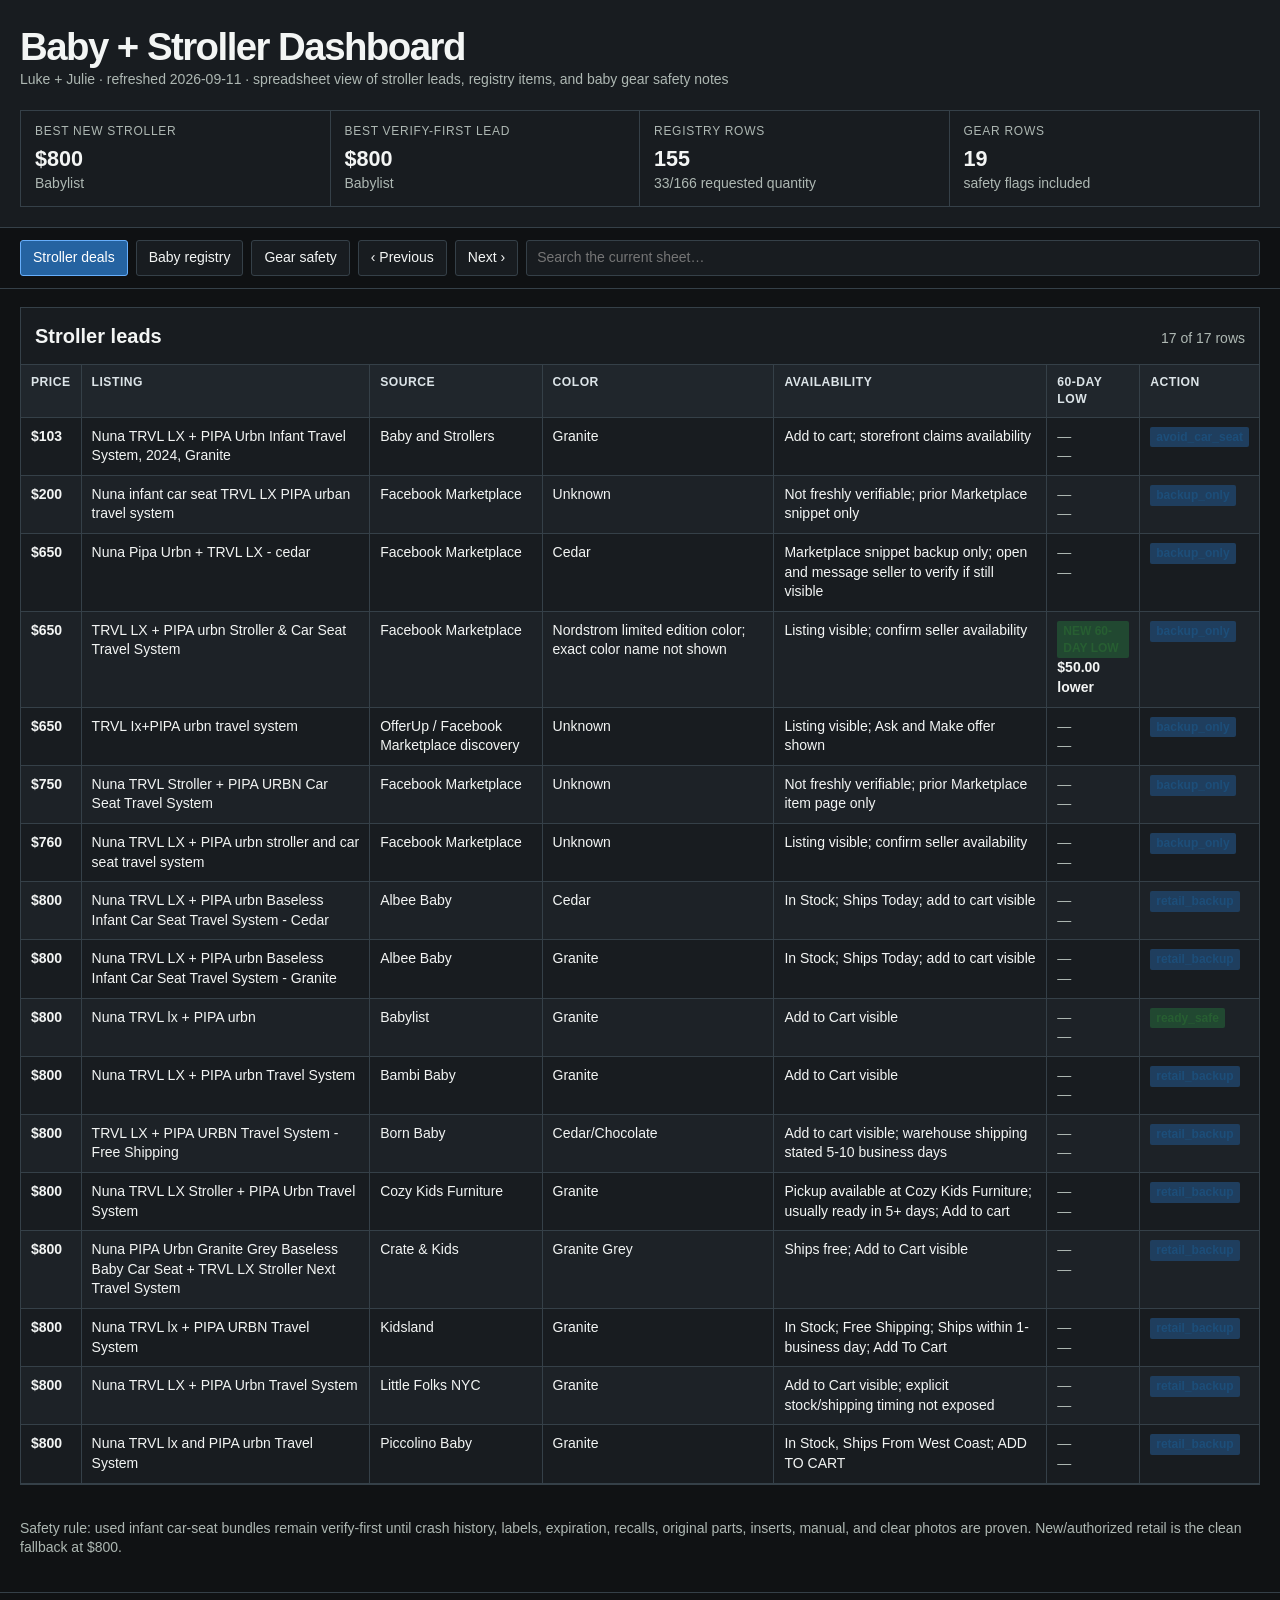
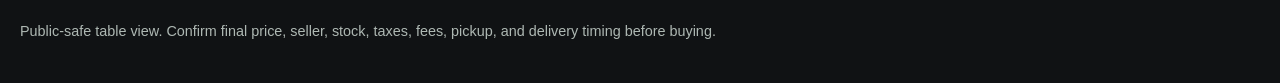
==== commit 4ae3996f: "Publish September 12 Baby registry and gear refresh" ====
--- a/dashboards/baby-stroller.html
+++ b/dashboards/baby-stroller.html
@@ -63,7 +63,7 @@
     <div class="summary-grid" aria-label="Dashboard summary">
       <div class="summary-cell"><span class="summary-label">Best new stroller</span><span class="summary-value">$800</span><span class="muted">Babylist</span></div>
       <div class="summary-cell"><span class="summary-label">Best verify-first lead</span><span class="summary-value">$800</span><span class="muted">Babylist</span></div>
-      <div class="summary-cell"><span class="summary-label">Registry rows</span><span class="summary-value">155</span><span class="muted">32/166 requested quantity</span></div>
+      <div class="summary-cell"><span class="summary-label">Registry rows</span><span class="summary-value">155</span><span class="muted">33/166 requested quantity</span></div>
       <div class="summary-cell"><span class="summary-label">Gear rows</span><span class="summary-value">19</span><span class="muted">safety flags included</span></div>
     </div>
   </div></header>
@@ -82,7 +82,7 @@
         <p class="notes">Safety rule: used infant car-seat bundles remain verify-first until crash history, labels, expiration, recalls, original parts, inserts, manual, and clear photos are proven. New/authorized retail is the clean fallback at $800.</p>
       </section>
       <section class="view-panel" id="registry-panel" role="tabpanel" aria-labelledby="registry-tab" hidden>
-        <div class="sheet"><div class="sheet-head"><h2>Baby registry — all reconciled rows</h2><span class="muted" id="registry-count">155 rows</span></div><div class="sheet-scroll"><table><thead><tr><th>Category</th><th>Registry item</th><th>Amazon price</th><th>Qty requested</th><th>Qty purchased</th><th>Status</th><th>Checked</th><th>60-day low</th><th>Low difference</th><th>Actions</th></tr></thead><tbody><tr data-search="Tub Works® Dinosaur Mold Free Bath Toys, 6 Pack | Sealed, No Hole Bath Toys Design Keeps Moisture Out | Soft, Squeezable &amp; Float on Water | Easy-Grip Baby &amp; Toddler Bath Toy Set | Great Baby Pool Toys Bathing active 2026-07-05" data-detail="registry-detail-0"><td>Bathing</td><td class="item-title">Tub Works® Dinosaur Mold Free Bath Toys, 6 Pack | Sealed, No Hole Bath Toys Design Keeps Moisture Out | Soft, Squeezable &amp; Float on Water | Easy-Grip Baby &amp; Toddler Bath Toy Set | Great Baby Pool Toys</td><td>$14</td><td>1</td><td>0</td><td>active</td><td>2026-07-05</td><td><span class="muted">—</span><br><span class="muted">—</span></td><td><button class="detail-toggle" type="button" aria-expanded="false" aria-controls="registry-detail-0">View details</button></td></tr><tr class="registry-detail" id="registry-detail-0" hidden><td colspan="10"><strong>Public offer context</strong><div class="offer-buttons"><a class="offer-button" href="https://www.walmart.com/ip/Tub-Works-Mold-Free-No-Hole-Bath-Toys-6-Pack-Rainforest/9072864702" target="_blank" rel="noopener noreferrer">Walmart</a></div><span class="muted">Private registry identifiers and exact Amazon item links are omitted from this public-safe page.</span></td></tr><tr data-search="Munchkin® Learn™ Bath Letters and Numbers 36pc Toddler Bath Toy Uncategorized active 2026-07-05" data-detail="registry-detail-1"><td>Uncategorized</td><td class="item-title">Munchkin® Learn™ Bath Letters and Numbers 36pc Toddler Bath Toy</td><td>$5</td><td>1</td><td>1</td><td>active</td><td>2026-07-05</td><td><span class="muted">—</span><br><span class="muted">—</span></td><td><button class="detail-toggle" type="button" aria-expanded="false" aria-controls="registry-detail-1">View details</button></td></tr><tr class="registry-detail" id="registry-detail-1" hidden><td colspan="10"><strong>Public offer context</strong><div class="offer-buttons"><a class="offer-button" href="https://www.walmart.com/ip/Munchkin-Learn-Letters-and-Numbers-Toddler-Bath-Toy-Non-Toxic-Multi-Color-Unisex-36-Count/38420302" target="_blank" rel="noopener noreferrer">Walmart</a></div><span class="muted">Private registry identifiers and exact Amazon item links are omitted from this public-safe page.</span></td></tr><tr data-search="Munchkin® Super Scoop™ Hanging Bath Toy Storage with Quick Drying Mesh, Grey Uncategorized active 2026-07-05" data-detail="registry-detail-2"><td>Uncategorized</td><td class="item-title">Munchkin® Super Scoop™ Hanging Bath Toy Storage with Quick Drying Mesh, Grey</td><td>$13</td><td>1</td><td>0</td><td>active</td><td>2026-07-05</td><td><span class="muted">—</span><br><span class="muted">—</span></td><td><button class="detail-toggle" type="button" aria-expanded="false" aria-controls="registry-detail-2">View details</button></td></tr><tr class="registry-detail" id="registry-detail-2" hidden><td colspan="10"><strong>Public offer context</strong><div class="offer-buttons"><a class="offer-button" href="https://www.walmart.com/ip/Munchkin-Super-Scoop-Hanging-Bath-Toy-Scoop-and-Storage-with-Quick-Drying-Mesh-Gray-Unisex/706444484" target="_blank" rel="noopener noreferrer">Walmart</a></div><span class="muted">Private registry identifiers and exact Amazon item links are omitted from this public-safe page.</span></td></tr><tr data-search="The Honest Company 2-in-1 Baby Shampoo &amp; Body Wash, Fragrance-Free, Tear-Free, Hypoallergenic, Naturally Derived, Sensitive Skin, 10 fl oz Uncategorized active 2026-07-05" data-detail="registry-detail-3"><td>Uncategorized</td><td class="item-title">The Honest Company 2-in-1 Baby Shampoo &amp; Body Wash, Fragrance-Free, Tear-Free, Hypoallergenic, Naturally Derived, Sensitive Skin, 10 fl oz</td><td>$11</td><td>1</td><td>0</td><td>active</td><td>2026-07-05</td><td><span class="muted">—</span><br><span class="muted">—</span></td><td><button class="detail-toggle" type="button" aria-expanded="false" aria-controls="registry-detail-3">View details</button></td></tr><tr class="registry-detail" id="registry-detail-3" hidden><td colspan="10"><strong>Public offer context</strong><div class="offer-buttons"><a class="offer-button" href="https://www.walmart.com/ip/Sensitive-Shampoo-Body-Wash-Fragrance-Free-10-Fl-Oz/325622582" target="_blank" rel="noopener noreferrer">Walmart</a></div><span class="muted">Private registry identifiers and exact Amazon item links are omitted from this public-safe page.</span></td></tr><tr data-search="TBEZY Baby Hooded Towel with Unique Animal Design Ultra Soft Thick Cotton Bath Towel for Newborn (Tiger) Uncategorized active 2026-07-05" data-detail="registry-detail-4"><td>Uncategorized</td><td class="item-title">TBEZY Baby Hooded Towel with Unique Animal Design Ultra Soft Thick Cotton Bath Towel for Newborn (Tiger)</td><td>$20</td><td>1</td><td>1</td><td>active</td><td>2026-07-05</td><td><span class="muted">—</span><br><span class="muted">—</span></td><td><button class="detail-toggle" type="button" aria-expanded="false" aria-controls="registry-detail-4">View details</button></td></tr><tr class="registry-detail" id="registry-detail-4" hidden><td colspan="10"><strong>Public offer context</strong><div class="offer-buttons"><a class="offer-button" href="https://www.ebay.com/itm/366216033367" target="_blank" rel="noopener noreferrer">eBay</a></div><span class="muted">Private registry identifiers and exact Amazon item links are omitted from this public-safe page.</span></td></tr><tr data-search="Spasilk Baby 10 Pack Soft Terry Bath Washcloth Wipes Uncategorized active 2026-07-05" data-detail="registry-detail-5"><td>Uncategorized</td><td class="item-title">Spasilk Baby 10 Pack Soft Terry Bath Washcloth Wipes</td><td>$8</td><td>1</td><td>1</td><td>active</td><td>2026-07-05</td><td><span class="muted">—</span><br><span class="muted">—</span></td><td><button class="detail-toggle" type="button" aria-expanded="false" aria-controls="registry-detail-5">View details</button></td></tr><tr class="registry-detail" id="registry-detail-5" hidden><td colspan="10"><strong>Public offer context</strong><div class="offer-buttons"><a class="offer-button" href="https://www.walmart.com/ip/Spasilk-Washcloth-Wipes-Set-for-Newborns-and-Infants-Terry-Bathtime-Essentials-Pack-of-10-Blue-Elephants/465068553" target="_blank" rel="noopener noreferrer">Walmart</a></div><span class="muted">Private registry identifiers and exact Amazon item links are omitted from this public-safe page.</span></td></tr><tr data-search="Timgle 10 Pcs Coral Velvet Pee Covers Baby Boy, Strong Water Absorption Pee Shield for Baby Boy, Reusable Diaper Changing Accessory for Boys Newborn Gift(Dinosaur) Diapering active 2026-07-05" data-detail="registry-detail-6"><td>Diapering</td><td class="item-title">Timgle 10 Pcs Coral Velvet Pee Covers Baby Boy, Strong Water Absorption Pee Shield for Baby Boy, Reusable Diaper Changing Accessory for Boys Newborn Gift(Dinosaur)</td><td>$18</td><td>1</td><td>1</td><td>active</td><td>2026-07-05</td><td><span class="muted">—</span><br><span class="muted">—</span></td><td><button class="detail-toggle" type="button" aria-expanded="false" aria-controls="registry-detail-6">View details</button></td></tr><tr class="registry-detail" id="registry-detail-6" hidden><td colspan="10"><strong>Public offer context</strong><div class="offer-buttons"><span class="muted">No public offer link recorded</span></div><span class="muted">Private registry identifiers and exact Amazon item links are omitted from this public-safe page.</span></td></tr><tr data-search="Fortella Baby Diaper Caddy, 3 Tier Rolling Storage Cart for Baby Essentials, Diaper Cart with Detachable Dividers, Storage Organizer &amp; Baby Bottle Organizer for Bedroom, Living Room (Beige) Uncategorized active 2026-07-05" data-detail="registry-detail-7"><td>Uncategorized</td><td class="item-title">Fortella Baby Diaper Caddy, 3 Tier Rolling Storage Cart for Baby Essentials, Diaper Cart with Detachable Dividers, Storage Organizer &amp; Baby Bottle Organizer for Bedroom, Living Room (Beige)</td><td>$40</td><td>1</td><td>1</td><td>active</td><td>2026-07-05</td><td><span class="muted">—</span><br><span class="muted">—</span></td><td><button class="detail-toggle" type="button" aria-expanded="false" aria-controls="registry-detail-7">View details</button></td></tr><tr class="registry-detail" id="registry-detail-7" hidden><td colspan="10"><strong>Public offer context</strong><div class="offer-buttons"><a class="offer-button" href="https://www.ebay.com/itm/397949438208" target="_blank" rel="noopener noreferrer">eBay</a></div><span class="muted">Private registry identifiers and exact Amazon item links are omitted from this public-safe page.</span></td></tr><tr data-search="Parker Baby Diaper Caddy - Nursery Storage Bin and Car Organizer for Diapers and Baby Wipes - Oatmeal, Regular Uncategorized active 2026-07-05" data-detail="registry-detail-8"><td>Uncategorized</td><td class="item-title">Parker Baby Diaper Caddy - Nursery Storage Bin and Car Organizer for Diapers and Baby Wipes - Oatmeal, Regular</td><td>$22</td><td>1</td><td>0</td><td>active</td><td>2026-07-05</td><td><span class="muted">—</span><br><span class="muted">—</span></td><td><button class="detail-toggle" type="button" aria-expanded="false" aria-controls="registry-detail-8">View details</button></td></tr><tr class="registry-detail" id="registry-detail-8" hidden><td colspan="10"><strong>Public offer context</strong><div class="offer-buttons"><a class="offer-button" href="https://www.target.com/p/parker-baby-co-felt-diaper-caddy-regular-oatmeal/-/A-88442014" target="_blank" rel="noopener noreferrer">Target</a></div><span class="muted">Private registry identifiers and exact Amazon item links are omitted from this public-safe page.</span></td></tr><tr data-search="4 pcs Clear Zipper Pouches,Hard Shell Zipper Case, Toiletry Bag for Travel, CLear Diaper Bag, Toiletry Pouch, Travel Organizer, Cosmetic Bag,Toy Storage Bins (M+3S) (Blue) Uncategorized active 2026-07-05" data-detail="registry-detail-9"><td>Uncategorized</td><td class="item-title">4 pcs Clear Zipper Pouches,Hard Shell Zipper Case, Toiletry Bag for Travel, CLear Diaper Bag, Toiletry Pouch, Travel Organizer, Cosmetic Bag,Toy Storage Bins (M+3S) (Blue)</td><td>$18</td><td>2</td><td>0</td><td>active</td><td>2026-07-05</td><td><span class="muted">—</span><br><span class="muted">—</span></td><td><button class="detail-toggle" type="button" aria-expanded="false" aria-controls="registry-detail-9">View details</button></td></tr><tr class="registry-detail" id="registry-detail-9" hidden><td colspan="10"><strong>Public offer context</strong><div class="offer-buttons"><a class="offer-button" href="https://www.ebay.com/itm/236597576820" target="_blank" rel="noopener noreferrer">eBay</a></div><span class="muted">Private registry identifiers and exact Amazon item links are omitted from this public-safe page.</span></td></tr><tr data-search="BAGSMART Diaper Bag Tote, Hospital Bag for Labor Delivery, Puffy Maternity Travel Diaper Tote, Baby Bag with Pacifier Case Uncategorized active 2026-07-05" data-detail="registry-detail-10"><td>Uncategorized</td><td class="item-title">BAGSMART Diaper Bag Tote, Hospital Bag for Labor Delivery, Puffy Maternity Travel Diaper Tote, Baby Bag with Pacifier Case</td><td>$39</td><td>1</td><td>0</td><td>active</td><td>2026-07-05</td><td><span class="muted">—</span><br><span class="muted">—</span></td><td><button class="detail-toggle" type="button" aria-expanded="false" aria-controls="registry-detail-10">View details</button></td></tr><tr class="registry-detail" id="registry-detail-10" hidden><td colspan="10"><strong>Public offer context</strong><div class="offer-buttons"><a class="offer-button" href="https://www.kinzd.com/products/bagsmart-diaper-bag-tote-puffer-hospital-bag-for-labor-delivery-with-pacifier-case-lightweight-baby-bag-for-travel-work-multifunctional-insulated-pockets-water-resistance-1" target="_blank" rel="noopener noreferrer">Kinzd</a></div><span class="muted">Private registry identifiers and exact Amazon item links are omitted from this public-safe page.</span></td></tr><tr data-search="Triple Paste Diaper Rash Cream, Hypoallergenic Medicated Ointment for Babies, 16 oz (Packaging May Vary) Uncategorized active 2026-07-05" data-detail="registry-detail-11"><td>Uncategorized</td><td class="item-title">Triple Paste Diaper Rash Cream, Hypoallergenic Medicated Ointment for Babies, 16 oz (Packaging May Vary)</td><td>$30</td><td>1</td><td>0</td><td>active</td><td>2026-07-05</td><td><span class="muted">—</span><br><span class="muted">—</span></td><td><button class="detail-toggle" type="button" aria-expanded="false" aria-controls="registry-detail-11">View details</button></td></tr><tr class="registry-detail" id="registry-detail-11" hidden><td colspan="10"><strong>Public offer context</strong><div class="offer-buttons"><a class="offer-button" href="https://www.walmart.com/ip/Triple-Paste-Diaper-Rash-Cream-Hypoallergenic-Medicated-Ointment-for-Babies-16-oz-20023/594558037" target="_blank" rel="noopener noreferrer">Walmart</a></div><span class="muted">Private registry identifiers and exact Amazon item links are omitted from this public-safe page.</span></td></tr><tr data-search="Aquaphor Baby Healing Ointment Advanced Therapy Skin Protectant, Dry Skin and Diaper Rash Ointment, 7 Oz Tube Uncategorized active 2026-07-05" data-detail="registry-detail-12"><td>Uncategorized</td><td class="item-title">Aquaphor Baby Healing Ointment Advanced Therapy Skin Protectant, Dry Skin and Diaper Rash Ointment, 7 Oz Tube</td><td>$13</td><td>1</td><td>0</td><td>active</td><td>2026-07-05</td><td><span class="muted">—</span><br><span class="muted">—</span></td><td><button class="detail-toggle" type="button" aria-expanded="false" aria-controls="registry-detail-12">View details</button></td></tr><tr class="registry-detail" id="registry-detail-12" hidden><td colspan="10"><strong>Public offer context</strong><div class="offer-buttons"><a class="offer-button" href="https://www.walmart.com/ip/Aquaphor-Baby-Healing-Ointment-Advanced-Therapy-Skin-Protectant-7-Oz-Tube/52639069" target="_blank" rel="noopener noreferrer">Walmart</a></div><span class="muted">Private registry identifiers and exact Amazon item links are omitted from this public-safe page.</span></td></tr><tr data-search="Tiny Twinkle Mess Proof Wet Bags | 2-Pack Reusable Waterproof Wet Bags for Swimsuits | Baby Clothes | Travel &amp; Diaper Bag (Dinosaur, Ocean Life) Uncategorized active 2026-07-05" data-detail="registry-detail-13"><td>Uncategorized</td><td class="item-title">Tiny Twinkle Mess Proof Wet Bags | 2-Pack Reusable Waterproof Wet Bags for Swimsuits | Baby Clothes | Travel &amp; Diaper Bag (Dinosaur, Ocean Life)</td><td>$18</td><td>1</td><td>0</td><td>active</td><td>2026-07-05</td><td><span class="muted">—</span><br><span class="muted">—</span></td><td><button class="detail-toggle" type="button" aria-expanded="false" aria-controls="registry-detail-13">View details</button></td></tr><tr class="registry-detail" id="registry-detail-13" hidden><td colspan="10"><strong>Public offer context</strong><div class="offer-buttons"><a class="offer-button" href="https://www.target.com/p/tiny-twinkle-mess-proof-waterproof-washable-baby-toddler-wet-bags-for-diapers-swimsuits-and-travel-dinosaur-ocean-life/-/A-1002531642" target="_blank" rel="noopener noreferrer">Target</a></div><span class="muted">Private registry identifiers and exact Amazon item links are omitted from this public-safe page.</span></td></tr><tr data-search="HealthyBaby Our Wet Wipes | EWG Verified Safe | 100% Water &amp; Plant Based | Unscented &amp; Safe for Sensitive Skin | Fragrance Free and Totally Chlorine Free (8 packs, 512 wipes) Uncategorized active 2026-07-05" data-detail="registry-detail-14"><td>Uncategorized</td><td class="item-title">HealthyBaby Our Wet Wipes | EWG Verified Safe | 100% Water &amp; Plant Based | Unscented &amp; Safe for Sensitive Skin | Fragrance Free and Totally Chlorine Free (8 packs, 512 wipes)</td><td>$55</td><td>3</td><td>0</td><td>active</td><td>2026-07-05</td><td><span class="muted">—</span><br><span class="muted">—</span></td><td><button class="detail-toggle" type="button" aria-expanded="false" aria-controls="registry-detail-14">View details</button></td></tr><tr class="registry-detail" id="registry-detail-14" hidden><td colspan="10"><strong>Public offer context</strong><div class="offer-buttons"><a class="offer-button" href="https://www.target.com/p/healthybaby-wet-wipes-224ct/-/A-94794100" target="_blank" rel="noopener noreferrer">Target</a></div><span class="muted">Private registry identifiers and exact Amazon item links are omitted from this public-safe page.</span></td></tr><tr data-search="Our Diapers | The First EWG Verified &amp; Microbiome-Friendly Diaper | Size NB (&lt;10 lbs) 32 Count | 12-Hour Leak Protection | Made with Organic Cotton &amp; Plant-Derived Materials | Totally Chlorine Free Uncategorized active 2026-07-05" data-detail="registry-detail-15"><td>Uncategorized</td><td class="item-title">Our Diapers | The First EWG Verified &amp; Microbiome-Friendly Diaper | Size NB (&lt;10 lbs) 32 Count | 12-Hour Leak Protection | Made with Organic Cotton &amp; Plant-Derived Materials | Totally Chlorine Free</td><td>$23</td><td>2</td><td>0</td><td>active</td><td>2026-07-05</td><td><span class="muted">—</span><br><span class="muted">—</span></td><td><button class="detail-toggle" type="button" aria-expanded="false" aria-controls="registry-detail-15">View details</button></td></tr><tr class="registry-detail" id="registry-detail-15" hidden><td colspan="10"><strong>Public offer context</strong><div class="offer-buttons"><a class="offer-button" href="https://www.target.com/p/healthybaby-disposable-diapers-newborn-66ct/-/A-90481486" target="_blank" rel="noopener noreferrer">Target</a></div><span class="muted">Private registry identifiers and exact Amazon item links are omitted from this public-safe page.</span></td></tr><tr data-search="Pampers Pure Baby Diapers, Size 0 (&gt;10 lbs), 76, Up to 100% Leakproof, Premium Hypoallergenic Soft Diapers Uncategorized active 2026-07-05" data-detail="registry-detail-16"><td>Uncategorized</td><td class="item-title">Pampers Pure Baby Diapers, Size 0 (&gt;10 lbs), 76, Up to 100% Leakproof, Premium Hypoallergenic Soft Diapers</td><td>$23</td><td>1</td><td>0</td><td>active</td><td>2026-07-05</td><td><span class="muted">—</span><br><span class="muted">—</span></td><td><button class="detail-toggle" type="button" aria-expanded="false" aria-controls="registry-detail-16">View details</button></td></tr><tr class="registry-detail" id="registry-detail-16" hidden><td colspan="10"><strong>Public offer context</strong><div class="offer-buttons"><a class="offer-button" href="https://www.walmart.com/ip/Pampers-Pure-Baby-Diapers-Size-Newborn-76-Count-Select-for-More-Options/648578496" target="_blank" rel="noopener noreferrer">Walmart</a></div><span class="muted">Private registry identifiers and exact Amazon item links are omitted from this public-safe page.</span></td></tr><tr data-search="GROSMIMI Spill Proof no Spill Magic Sippy Cup with Straw with Handle for Baby and Toddlers, Customizable, PPSU, BPA Free 6 oz (Sky blue) Feeding active 2026-07-05" data-detail="registry-detail-17"><td>Feeding</td><td class="item-title">GROSMIMI Spill Proof no Spill Magic Sippy Cup with Straw with Handle for Baby and Toddlers, Customizable, PPSU, BPA Free 6 oz (Sky blue)</td><td>$23</td><td>1</td><td>0</td><td>active</td><td>2026-07-05</td><td><span class="muted">—</span><br><span class="muted">—</span></td><td><button class="detail-toggle" type="button" aria-expanded="false" aria-controls="registry-detail-17">View details</button></td></tr><tr class="registry-detail" id="registry-detail-17" hidden><td colspan="10"><strong>Public offer context</strong><div class="offer-buttons"><a class="offer-button" href="https://www.walmart.com/ip/GROSMIMI-Spill-Proof-no-Spill-Magic-Sippy-Cup-with-Straw-with-Handle-for-Baby-and-Toddlers-Customizable-PPSU-BPA-Free-10-oz-Butter/5465620554" target="_blank" rel="noopener noreferrer">Walmart</a></div><span class="muted">Private registry identifiers and exact Amazon item links are omitted from this public-safe page.</span></td></tr><tr data-search="Olababy Silicone Training Cup with Straw Lid | Babies Water Drinking Cup | 6+ Mo Infant To 12-18 Months Toddler | Sippy Cup For Kids &amp; Smoothie Cup | Baby Led Weaning (Blueberry, 5 oz) Uncategorized active 2026-07-05" data-detail="registry-detail-18"><td>Uncategorized</td><td class="item-title">Olababy Silicone Training Cup with Straw Lid | Babies Water Drinking Cup | 6+ Mo Infant To 12-18 Months Toddler | Sippy Cup For Kids &amp; Smoothie Cup | Baby Led Weaning (Blueberry, 5 oz)</td><td>$16</td><td>1</td><td>0</td><td>active</td><td>2026-07-05</td><td><span class="muted">—</span><br><span class="muted">—</span></td><td><button class="detail-toggle" type="button" aria-expanded="false" aria-controls="registry-detail-18">View details</button></td></tr><tr class="registry-detail" id="registry-detail-18" hidden><td colspan="10"><strong>Public offer context</strong><div class="offer-buttons"><a class="offer-button" href="https://www.olababy.us/products/training-cup-with-lid-straw-5oz" target="_blank" rel="noopener noreferrer">Olababy</a></div><span class="muted">Private registry identifiers and exact Amazon item links are omitted from this public-safe page.</span></td></tr><tr data-search="ezpz Tiny Spoon (2 Pack in Sage) - 6 Months+ - 100% Silicone Spoon for Baby Led Weaning + Purees - Designed by a Pediatric Feeding Specialist - Shower Essentials &amp; Gifts Uncategorized active 2026-07-05" data-detail="registry-detail-19"><td>Uncategorized</td><td class="item-title">ezpz Tiny Spoon (2 Pack in Sage) - 6 Months+ - 100% Silicone Spoon for Baby Led Weaning + Purees - Designed by a Pediatric Feeding Specialist - Shower Essentials &amp; Gifts</td><td>$16</td><td>1</td><td>0</td><td>active</td><td>2026-07-05</td><td><span class="muted">—</span><br><span class="muted">—</span></td><td><button class="detail-toggle" type="button" aria-expanded="false" aria-controls="registry-detail-19">View details</button></td></tr><tr class="registry-detail" id="registry-detail-19" hidden><td colspan="10"><strong>Public offer context</strong><div class="offer-buttons"><a class="offer-button" href="https://www.target.com/p/ezpz-tiny-spoon/-/A-79565899" target="_blank" rel="noopener noreferrer">Target</a></div><span class="muted">Private registry identifiers and exact Amazon item links are omitted from this public-safe page.</span></td></tr><tr data-search="NumNum Baby Spoons Set, Feeding Littles x Silicone Pre-Spoon GOOtensils for Baby Led Weaning, Self-Feeding &amp; Teething, First Stage Toddler Utensils for Ages 6+ Months, 3-Pack, BPA-Free (Neutrals) Uncategorized active 2026-07-05" data-detail="registry-detail-20"><td>Uncategorized</td><td class="item-title">NumNum Baby Spoons Set, Feeding Littles x Silicone Pre-Spoon GOOtensils for Baby Led Weaning, Self-Feeding &amp; Teething, First Stage Toddler Utensils for Ages 6+ Months, 3-Pack, BPA-Free (Neutrals)</td><td>$20</td><td>1</td><td>0</td><td>active</td><td>2026-07-05</td><td><span class="muted">—</span><br><span class="muted">—</span></td><td><button class="detail-toggle" type="button" aria-expanded="false" aria-controls="registry-detail-20">View details</button></td></tr><tr class="registry-detail" id="registry-detail-20" hidden><td colspan="10"><strong>Public offer context</strong><div class="offer-buttons"><a class="offer-button" href="https://numnumbaby.us/" target="_blank" rel="noopener noreferrer">NumNum</a></div><span class="muted">Private registry identifiers and exact Amazon item links are omitted from this public-safe page.</span></td></tr><tr data-search="ezpz Tiny Cup (Sage/Olive) - 4 months+ - 100% Silicone Training Cup for Infants - Designed by a Pediatric Feeding Specialist - Baby-Led Weaning Essentials &amp; Baby Gifts Uncategorized active 2026-07-05" data-detail="registry-detail-21"><td>Uncategorized</td><td class="item-title">ezpz Tiny Cup (Sage/Olive) - 4 months+ - 100% Silicone Training Cup for Infants - Designed by a Pediatric Feeding Specialist - Baby-Led Weaning Essentials &amp; Baby Gifts</td><td>$15</td><td>1</td><td>0</td><td>active</td><td>2026-07-05</td><td><span class="muted">—</span><br><span class="muted">—</span></td><td><button class="detail-toggle" type="button" aria-expanded="false" aria-controls="registry-detail-21">View details</button></td></tr><tr class="registry-detail" id="registry-detail-21" hidden><td colspan="10"><strong>Public offer context</strong><div class="offer-buttons"><span class="muted">No public offer link recorded</span></div><span class="muted">Private registry identifiers and exact Amazon item links are omitted from this public-safe page.</span></td></tr><tr data-search="Konssy Muslin Baby Bibs 8 Pack Baby Bandana Drool Bibs Cotton for Unisex Boys and Girls, Soft Absorbent Set for Teething and Drooling Uncategorized active 2026-07-05" data-detail="registry-detail-22"><td>Uncategorized</td><td class="item-title">Konssy Muslin Baby Bibs 8 Pack Baby Bandana Drool Bibs Cotton for Unisex Boys and Girls, Soft Absorbent Set for Teething and Drooling</td><td>$20</td><td>1</td><td>0</td><td>active</td><td>2026-07-05</td><td><span class="muted">—</span><br><span class="muted">—</span></td><td><button class="detail-toggle" type="button" aria-expanded="false" aria-controls="registry-detail-22">View details</button></td></tr><tr class="registry-detail" id="registry-detail-22" hidden><td colspan="10"><strong>Public offer context</strong><div class="offer-buttons"><a class="offer-button" href="https://konssy.com/products/konssy-muslin-baby-bibs" target="_blank" rel="noopener noreferrer">Konssy</a></div><span class="muted">Private registry identifiers and exact Amazon item links are omitted from this public-safe page.</span></td></tr><tr data-search="Konssy 10 pack baby muslin bandana bibs for drooling and teething | 100% Organic Cotton Bibs for Boy Girl, Soft Absorbent 6-Layer Thick Cloth, Pre-Washed Less Shrinkage, Newborn Infant Toddler Uncategorized active 2026-07-05" data-detail="registry-detail-23"><td>Uncategorized</td><td class="item-title">Konssy 10 pack baby muslin bandana bibs for drooling and teething | 100% Organic Cotton Bibs for Boy Girl, Soft Absorbent 6-Layer Thick Cloth, Pre-Washed Less Shrinkage, Newborn Infant Toddler</td><td>$18</td><td>1</td><td>0</td><td>active</td><td>2026-07-05</td><td><span class="muted">—</span><br><span class="muted">—</span></td><td><button class="detail-toggle" type="button" aria-expanded="false" aria-controls="registry-detail-23">View details</button></td></tr><tr class="registry-detail" id="registry-detail-23" hidden><td colspan="10"><strong>Public offer context</strong><div class="offer-buttons"><span class="muted">No public offer link recorded</span></div><span class="muted">Private registry identifiers and exact Amazon item links are omitted from this public-safe page.</span></td></tr><tr data-search="Lifewit Large Baby Bottle Drying Rack with Drain Mat &amp; 15 Hooks, Newborn Essentials Must Haves, Bottle Storage Organizer for Countertop, Cabinet, Rack Dryer Holder for Pacifiers, Pump Parts Uncategorized active 2026-07-05" data-detail="registry-detail-24"><td>Uncategorized</td><td class="item-title">Lifewit Large Baby Bottle Drying Rack with Drain Mat &amp; 15 Hooks, Newborn Essentials Must Haves, Bottle Storage Organizer for Countertop, Cabinet, Rack Dryer Holder for Pacifiers, Pump Parts</td><td>$20</td><td>1</td><td>0</td><td>active</td><td>2026-07-05</td><td><span class="muted">—</span><br><span class="muted">—</span></td><td><button class="detail-toggle" type="button" aria-expanded="false" aria-controls="registry-detail-24">View details</button></td></tr><tr class="registry-detail" id="registry-detail-24" hidden><td colspan="10"><strong>Public offer context</strong><div class="offer-buttons"><a class="offer-button" href="https://www.ebay.com/itm/205918321933" target="_blank" rel="noopener noreferrer">eBay</a></div><span class="muted">Private registry identifiers and exact Amazon item links are omitted from this public-safe page.</span></td></tr><tr data-search="PandaEar 3 Pack Baby Food Freezer Tray with Lids, Silicone Baby Food Storage Container for Homemade Baby Food, Fruit, Purees &amp; Breastmilk (Pink/Green/Linen) Uncategorized active 2026-07-05" data-detail="registry-detail-25"><td>Uncategorized</td><td class="item-title">PandaEar 3 Pack Baby Food Freezer Tray with Lids, Silicone Baby Food Storage Container for Homemade Baby Food, Fruit, Purees &amp; Breastmilk (Pink/Green/Linen)</td><td>$10</td><td>1</td><td>1</td><td>active</td><td>2026-07-05</td><td><span class="muted">—</span><br><span class="muted">—</span></td><td><button class="detail-toggle" type="button" aria-expanded="false" aria-controls="registry-detail-25">View details</button></td></tr><tr class="registry-detail" id="registry-detail-25" hidden><td colspan="10"><strong>Public offer context</strong><div class="offer-buttons"><a class="offer-button" href="https://pandaear.com/products/pandaear-3-pack-baby-food-freezer-tray-with-lids-silicone-baby-fruit-food-feeder-teether-tray-baby-food-storage-container-ice-cube-tray-maker-for-homemade-baby-food-pink-green-linen" target="_blank" rel="noopener noreferrer">PandaEar</a></div><span class="muted">Private registry identifiers and exact Amazon item links are omitted from this public-safe page.</span></td></tr><tr data-search="PandaEar Set of 3 Silicone Baby Bibs Waterproof, Soft, Unisex, 10-72 Months Uncategorized active 2026-07-05" data-detail="registry-detail-26"><td>Uncategorized</td><td class="item-title">PandaEar Set of 3 Silicone Baby Bibs Waterproof, Soft, Unisex, 10-72 Months</td><td>$8</td><td>1</td><td>1</td><td>active</td><td>2026-07-05</td><td><span class="muted">—</span><br><span class="muted">—</span></td><td><button class="detail-toggle" type="button" aria-expanded="false" aria-controls="registry-detail-26">View details</button></td></tr><tr class="registry-detail" id="registry-detail-26" hidden><td colspan="10"><strong>Public offer context</strong><div class="offer-buttons"><a class="offer-button" href="https://pandaear.com/products/pandaear-thick-silicone-baby-bibs" target="_blank" rel="noopener noreferrer">PandaEar</a></div><span class="muted">Private registry identifiers and exact Amazon item links are omitted from this public-safe page.</span></td></tr><tr data-search="Momcozy Elite Baby Kit, Superior Baby Shower &amp; Registry Essential Kit for Grooming &amp; Health &amp; Cleansing Care, Electric Nail File &amp; Nasal Aspirator,Tummy Wrap,Thermometer,Bath Brush,Teether,Storage Bag Health &amp; Baby Care active 2026-07-05" data-detail="registry-detail-27"><td>Health &amp; Baby Care</td><td class="item-title">Momcozy Elite Baby Kit, Superior Baby Shower &amp; Registry Essential Kit for Grooming &amp; Health &amp; Cleansing Care, Electric Nail File &amp; Nasal Aspirator,Tummy Wrap,Thermometer,Bath Brush,Teether,Storage Bag</td><td>$100</td><td>1</td><td>0</td><td>active</td><td>2026-07-05</td><td><span class="muted">—</span><br><span class="muted">—</span></td><td><button class="detail-toggle" type="button" aria-expanded="false" aria-controls="registry-detail-27">View details</button></td></tr><tr class="registry-detail" id="registry-detail-27" hidden><td colspan="10"><strong>Public offer context</strong><div class="offer-buttons"><a class="offer-button" href="https://www.walmart.com/ip/Momcozy-Elite-Baby-Kit-Care-Set-with-Electric-Nail-File-Bath-Brush-cradle-cap-brush-comb-etc/14926306240" target="_blank" rel="noopener noreferrer">Walmart</a></div><span class="muted">Private registry identifiers and exact Amazon item links are omitted from this public-safe page.</span></td></tr><tr data-search="Wooden Baby Hair Brush Set for Newborns, Toddlers - Soft Goat Bristle Baby Brush and Comb Set Newborn Grooming Kit for Cradle Cap Care, Durable &amp; Gentle, Boy, Girl Infant Essentials (Regular, Walnut) Health &amp; Baby Care active 2026-07-05" data-detail="registry-detail-28"><td>Health &amp; Baby Care</td><td class="item-title">Wooden Baby Hair Brush Set for Newborns, Toddlers - Soft Goat Bristle Baby Brush and Comb Set Newborn Grooming Kit for Cradle Cap Care, Durable &amp; Gentle, Boy, Girl Infant Essentials (Regular, Walnut)</td><td>$15</td><td>1</td><td>0</td><td>active</td><td>2026-07-05</td><td><span class="status-text safe">NEW 60-DAY LOW</span><br><strong>$1.70 lower</strong></td><td><button class="detail-toggle" type="button" aria-expanded="false" aria-controls="registry-detail-28">View details</button></td></tr><tr class="registry-detail" id="registry-detail-28" hidden><td colspan="10"><strong>Public offer context</strong><div class="offer-buttons"><a class="offer-button" href="https://www.target.com/p/baby-hair-brush-and-comb-set-for-newborn-wooden-baby-brush-with-soft-goat-bristle-cradle-cap-brush-for-newborns-boys-and-girls-eco-friendly/-/A-1001056042" target="_blank" rel="noopener noreferrer">Target</a></div><span class="muted">Private registry identifiers and exact Amazon item links are omitted from this public-safe page.</span></td></tr><tr data-search="Safety 1st Nasal Aspirator, White, One Size Health &amp; Baby Care active 2026-07-05" data-detail="registry-detail-29"><td>Health &amp; Baby Care</td><td class="item-title">Safety 1st Nasal Aspirator, White, One Size</td><td>$4</td><td>1</td><td>0</td><td>active</td><td>2026-07-05</td><td><span class="muted">—</span><br><span class="muted">—</span></td><td><button class="detail-toggle" type="button" aria-expanded="false" aria-controls="registry-detail-29">View details</button></td></tr><tr class="registry-detail" id="registry-detail-29" hidden><td colspan="10"><strong>Public offer context</strong><div class="offer-buttons"><a class="offer-button" href="https://www.target.com/p/safety-1st-large-nasal-aspirator/-/A-75003235" target="_blank" rel="noopener noreferrer">Target</a></div><span class="muted">Private registry identifiers and exact Amazon item links are omitted from this public-safe page.</span></td></tr><tr data-search="oogiebear Baby Nose Cleaner &amp; Ear Wax Removal Tool - Safe Booger &amp; Earwax Removal for Newborns, Infants, Toddlers - Dual-Ended - Essential Baby Stuff Health &amp; Baby Care active 2026-07-05" data-detail="registry-detail-30"><td>Health &amp; Baby Care</td><td class="item-title">oogiebear Baby Nose Cleaner &amp; Ear Wax Removal Tool - Safe Booger &amp; Earwax Removal for Newborns, Infants, Toddlers - Dual-Ended - Essential Baby Stuff</td><td>$10</td><td>1</td><td>0</td><td>active</td><td>2026-07-05</td><td><span class="muted">—</span><br><span class="muted">—</span></td><td><button class="detail-toggle" type="button" aria-expanded="false" aria-controls="registry-detail-30">View details</button></td></tr><tr class="registry-detail" id="registry-detail-30" hidden><td colspan="10"><strong>Public offer context</strong><div class="offer-buttons"><a class="offer-button" href="https://www.walmart.com/ip/oogiebear-Newborn-and-Infant-Nose-and-Ear-Cleaning-Tool-Dual-Snot-and-Ear-Wax-Remover-Mint-Green/10040107472" target="_blank" rel="noopener noreferrer">Walmart</a></div><span class="muted">Private registry identifiers and exact Amazon item links are omitted from this public-safe page.</span></td></tr><tr data-search="Earth Mama Simply Non-Scents Baby Lotion for Dry Skin - Calendula Cream for Newborn Skin Care - 8 oz - Fragrance Free - Infant Essentials Uncategorized active 2026-07-05" data-detail="registry-detail-31"><td>Uncategorized</td><td class="item-title">Earth Mama Simply Non-Scents Baby Lotion for Dry Skin - Calendula Cream for Newborn Skin Care - 8 oz - Fragrance Free - Infant Essentials</td><td>$15</td><td>1</td><td>0</td><td>active</td><td>2026-07-05</td><td><span class="muted">—</span><br><span class="muted">—</span></td><td><button class="detail-toggle" type="button" aria-expanded="false" aria-controls="registry-detail-31">View details</button></td></tr><tr class="registry-detail" id="registry-detail-31" hidden><td colspan="10"><strong>Public offer context</strong><div class="offer-buttons"><a class="offer-button" href="https://www.walmart.com/ip/Earth-Mama-Organics-Simply-Non-Scents-Baby-Lotion-for-Sensitive-Skin-Newborn-Child-8-0-fl-oz/42746480" target="_blank" rel="noopener noreferrer">Walmart</a></div><span class="muted">Private registry identifiers and exact Amazon item links are omitted from this public-safe page.</span></td></tr><tr data-search="Philips Avent Soothie Baby Pacifiers - 100% Silicone Pacifiers for Babies 0-3 Months, One-piece Design, BPA-Free, Extra Durable, Green, 4 Pack, Model SCF190/41 Uncategorized active 2026-07-05" data-detail="registry-detail-32"><td>Uncategorized</td><td class="item-title">Philips Avent Soothie Baby Pacifiers - 100% Silicone Pacifiers for Babies 0-3 Months, One-piece Design, BPA-Free, Extra Durable, Green, 4 Pack, Model SCF190/41</td><td>$10</td><td>1</td><td>0</td><td>active</td><td>2026-07-05</td><td><span class="muted">—</span><br><span class="muted">—</span></td><td><button class="detail-toggle" type="button" aria-expanded="false" aria-controls="registry-detail-32">View details</button></td></tr><tr class="registry-detail" id="registry-detail-32" hidden><td colspan="10"><strong>Public offer context</strong><div class="offer-buttons"><a class="offer-button" href="https://www.walmart.com/ip/Philips-Avent-Soothie-Pacifier-Green-0-3-Months-4-Pack/681811079" target="_blank" rel="noopener noreferrer">Walmart</a></div><span class="muted">Private registry identifiers and exact Amazon item links are omitted from this public-safe page.</span></td></tr><tr data-search="Lansinoh Stay Dry Disposable Nursing Pads, Soft and Super Absorbent Breast Pads, Breastfeeding Essentials for Moms, 200 Count Nursing active 2026-07-05" data-detail="registry-detail-33"><td>Nursing</td><td class="item-title">Lansinoh Stay Dry Disposable Nursing Pads, Soft and Super Absorbent Breast Pads, Breastfeeding Essentials for Moms, 200 Count</td><td>$21</td><td>1</td><td>0</td><td>active</td><td>2026-07-05</td><td><span class="muted">—</span><br><span class="muted">—</span></td><td><button class="detail-toggle" type="button" aria-expanded="false" aria-controls="registry-detail-33">View details</button></td></tr><tr class="registry-detail" id="registry-detail-33" hidden><td colspan="10"><strong>Public offer context</strong><div class="offer-buttons"><a class="offer-button" href="https://www.target.com/p/lansinoh-stay-dry-disposable-nursing-pads-200ct/-/A-82664059" target="_blank" rel="noopener noreferrer">Target</a></div><span class="muted">Private registry identifiers and exact Amazon item links are omitted from this public-safe page.</span></td></tr><tr data-search="My Brest Friend Nursing Pillow - Deluxe - Enhanced Comfort w/Slipcover - Ergonomic Design for Ultimate Breastfeeding Support for Mom &amp; Baby - Adjustable Backrest and Handy Side Pocket, Soft Sand Uncategorized active 2026-07-05" data-detail="registry-detail-34"><td>Uncategorized</td><td class="item-title">My Brest Friend Nursing Pillow - Deluxe - Enhanced Comfort w/Slipcover - Ergonomic Design for Ultimate Breastfeeding Support for Mom &amp; Baby - Adjustable Backrest and Handy Side Pocket, Soft Sand</td><td>$51</td><td>1</td><td>1</td><td>active</td><td>2026-07-05</td><td><span class="muted">—</span><br><span class="muted">—</span></td><td><button class="detail-toggle" type="button" aria-expanded="false" aria-controls="registry-detail-34">View details</button></td></tr><tr class="registry-detail" id="registry-detail-34" hidden><td colspan="10"><strong>Public offer context</strong><div class="offer-buttons"><a class="offer-button" href="https://www.target.com/p/my-brest-friend-deluxe-nursing-pillow-soft-rose/-/A-82618838" target="_blank" rel="noopener noreferrer">Target</a></div><span class="muted">Private registry identifiers and exact Amazon item links are omitted from this public-safe page.</span></td></tr><tr data-search="Pigeon Silicone Nipple (LL) with Latch-On Line, Natural Feel, 9+ Months, 4 Counts Uncategorized active 2026-07-05" data-detail="registry-detail-35"><td>Uncategorized</td><td class="item-title">Pigeon Silicone Nipple (LL) with Latch-On Line, Natural Feel, 9+ Months, 4 Counts</td><td>$22</td><td>1</td><td>0</td><td>active</td><td>2026-07-05</td><td><span class="muted">—</span><br><span class="muted">—</span></td><td><button class="detail-toggle" type="button" aria-expanded="false" aria-controls="registry-detail-35">View details</button></td></tr><tr class="registry-detail" id="registry-detail-35" hidden><td colspan="10"><strong>Public offer context</strong><div class="offer-buttons"><a class="offer-button" href="https://www.target.com/p/pigeon-nurture-38-nest-anti-colic-silicone-bottle-nipples-with-latch-on-line-level-5-extra-fast-flow-3pk/-/A-94860111" target="_blank" rel="noopener noreferrer">Target</a></div><span class="muted">Private registry identifiers and exact Amazon item links are omitted from this public-safe page.</span></td></tr><tr data-search="Pigeon Silicone Nipple (L) with Latch-On Line, Natural Feel, 6+ Months, 4 Counts Uncategorized active 2026-07-05" data-detail="registry-detail-36"><td>Uncategorized</td><td class="item-title">Pigeon Silicone Nipple (L) with Latch-On Line, Natural Feel, 6+ Months, 4 Counts</td><td>$22</td><td>1</td><td>0</td><td>active</td><td>2026-07-05</td><td><span class="muted">—</span><br><span class="muted">—</span></td><td><button class="detail-toggle" type="button" aria-expanded="false" aria-controls="registry-detail-36">View details</button></td></tr><tr class="registry-detail" id="registry-detail-36" hidden><td colspan="10"><strong>Public offer context</strong><div class="offer-buttons"><a class="offer-button" href="https://www.target.com/p/pigeon-nurture-38-nest-anti-colic-silicone-bottle-nipples-with-latch-on-line-level-4-fast-flow-3pk/-/A-94860115" target="_blank" rel="noopener noreferrer">Target</a></div><span class="muted">Private registry identifiers and exact Amazon item links are omitted from this public-safe page.</span></td></tr><tr data-search="Medela Harmony Manual Breast Pump, Compact Swiss Design with PersonalFit Flex Shields and Medela&#x27;s 2-Phase Expression Technology Uncategorized active 2026-07-05" data-detail="registry-detail-37"><td>Uncategorized</td><td class="item-title">Medela Harmony Manual Breast Pump, Compact Swiss Design with PersonalFit Flex Shields and Medela&#x27;s 2-Phase Expression Technology</td><td>$26</td><td>1</td><td>0</td><td>active</td><td>2026-07-05</td><td><span class="muted">—</span><br><span class="muted">—</span></td><td><button class="detail-toggle" type="button" aria-expanded="false" aria-controls="registry-detail-37">View details</button></td></tr><tr class="registry-detail" id="registry-detail-37" hidden><td colspan="10"><strong>Public offer context</strong><div class="offer-buttons"><a class="offer-button" href="https://www.walmart.com/ip/Medela-Harmony-Manual-Breast-Pump-with-PersonalFit-Flex-Breast-Shield-6-Piece-Set/622823830" target="_blank" rel="noopener noreferrer">Walmart</a></div><span class="muted">Private registry identifiers and exact Amazon item links are omitted from this public-safe page.</span></td></tr><tr data-search="Lansinoh Breast Therapy Packs, Hot and Cold Breast-Pads with 2 Soft Covers, Postpartum Essentials for Nipple Pain Relief, Mastitis, Engorgement, Support for Breastfeeding, Pumping Aid, 2 Pack Uncategorized active 2026-07-05" data-detail="registry-detail-38"><td>Uncategorized</td><td class="item-title">Lansinoh Breast Therapy Packs, Hot and Cold Breast-Pads with 2 Soft Covers, Postpartum Essentials for Nipple Pain Relief, Mastitis, Engorgement, Support for Breastfeeding, Pumping Aid, 2 Pack</td><td>$12</td><td>1</td><td>0</td><td>active</td><td>2026-07-05</td><td><span class="muted">—</span><br><span class="muted">—</span></td><td><button class="detail-toggle" type="button" aria-expanded="false" aria-controls="registry-detail-38">View details</button></td></tr><tr class="registry-detail" id="registry-detail-38" hidden><td colspan="10"><strong>Public offer context</strong><div class="offer-buttons"><a class="offer-button" href="https://www.walmart.com/ip/Lansinoh-Hot-Cold-Breast-Therapy-Packs-with-Covers-2-Pack/21635229" target="_blank" rel="noopener noreferrer">Walmart</a></div><span class="muted">Private registry identifiers and exact Amazon item links are omitted from this public-safe page.</span></td></tr><tr data-search="Willow - Silver Nursing Cups, 2 Pack, Breastfeeding Nipple Covers for Protection &amp; BPA Free Uncategorized active 2026-07-05" data-detail="registry-detail-39"><td>Uncategorized</td><td class="item-title">Willow - Silver Nursing Cups, 2 Pack, Breastfeeding Nipple Covers for Protection &amp; BPA Free</td><td>$35</td><td>1</td><td>0</td><td>active</td><td>2026-07-05</td><td><span class="muted">—</span><br><span class="muted">—</span></td><td><button class="detail-toggle" type="button" aria-expanded="false" aria-controls="registry-detail-39">View details</button></td></tr><tr class="registry-detail" id="registry-detail-39" hidden><td colspan="10"><strong>Public offer context</strong><div class="offer-buttons"><a class="offer-button" href="https://www.walmart.com/ip/Willow-Soothing-Silver-Nursing-Cups-2-count/5439978337" target="_blank" rel="noopener noreferrer">Walmart</a></div><span class="muted">Private registry identifiers and exact Amazon item links are omitted from this public-safe page.</span></td></tr><tr data-search="Medela Hydrogel Pads, Instant Pain Relief for Cracked or Sore Nipples from Breastfeeding and Pumping, Cooling Moisture Supports Natural Healing, Pack of 4 Uncategorized active 2026-07-05" data-detail="registry-detail-40"><td>Uncategorized</td><td class="item-title">Medela Hydrogel Pads, Instant Pain Relief for Cracked or Sore Nipples from Breastfeeding and Pumping, Cooling Moisture Supports Natural Healing, Pack of 4</td><td>$9</td><td>3</td><td>0</td><td>active</td><td>2026-07-05</td><td><span class="muted">—</span><br><span class="muted">—</span></td><td><button class="detail-toggle" type="button" aria-expanded="false" aria-controls="registry-detail-40">View details</button></td></tr><tr class="registry-detail" id="registry-detail-40" hidden><td colspan="10"><strong>Public offer context</strong><div class="offer-buttons"><a class="offer-button" href="https://www.walmart.com/ip/Medela-Hydrogel-Pads-Pain-Relief-for-Sore-or-Cracked-Nipples-4-Pack/16901520490" target="_blank" rel="noopener noreferrer">Walmart</a></div><span class="muted">Private registry identifiers and exact Amazon item links are omitted from this public-safe page.</span></td></tr><tr data-search="Pigeon Silicone Nipple (M) with Latch-On Line, Natural Feel, 3+ Months, 4 Counts Uncategorized active 2026-07-05" data-detail="registry-detail-41"><td>Uncategorized</td><td class="item-title">Pigeon Silicone Nipple (M) with Latch-On Line, Natural Feel, 3+ Months, 4 Counts</td><td>$22</td><td>1</td><td>0</td><td>active</td><td>2026-07-05</td><td><span class="muted">—</span><br><span class="muted">—</span></td><td><button class="detail-toggle" type="button" aria-expanded="false" aria-controls="registry-detail-41">View details</button></td></tr><tr class="registry-detail" id="registry-detail-41" hidden><td colspan="10"><strong>Public offer context</strong><div class="offer-buttons"><a class="offer-button" href="https://www.target.com/p/pigeon-nurture-38-nest-anti-colic-silicone-bottle-nipples-with-latch-on-line-level-3-medium-flow-3pk/-/A-94860117" target="_blank" rel="noopener noreferrer">Target</a></div><span class="muted">Private registry identifiers and exact Amazon item links are omitted from this public-safe page.</span></td></tr><tr data-search="Pigeon Silicone Nipple (S) with Latch-On Line, Natural Feel, 1+ Months, 4 Counts Uncategorized active 2026-07-05" data-detail="registry-detail-42"><td>Uncategorized</td><td class="item-title">Pigeon Silicone Nipple (S) with Latch-On Line, Natural Feel, 1+ Months, 4 Counts</td><td>$22</td><td>1</td><td>0</td><td>active</td><td>2026-07-05</td><td><span class="muted">—</span><br><span class="muted">—</span></td><td><button class="detail-toggle" type="button" aria-expanded="false" aria-controls="registry-detail-42">View details</button></td></tr><tr class="registry-detail" id="registry-detail-42" hidden><td colspan="10"><strong>Public offer context</strong><div class="offer-buttons"><a class="offer-button" href="https://www.target.com/p/pigeon-nurture-38-nest-anti-colic-silicone-bottle-nipples-with-latch-on-line-level-2-slow-flow-2pk/-/A-94860114" target="_blank" rel="noopener noreferrer">Target</a></div><span class="muted">Private registry identifiers and exact Amazon item links are omitted from this public-safe page.</span></td></tr><tr data-search="Chicco Fit360 ClearTex Rotating Convertible Car Seat with 360 Degree Rotation for Rear-Facing and Forward-Facing, LeverLock Self-Tensioning Lock System, Obsidian/Black Strollers &amp; Car Seats active 2026-07-05" data-detail="registry-detail-43"><td>Strollers &amp; Car Seats</td><td class="item-title">Chicco Fit360 ClearTex Rotating Convertible Car Seat with 360 Degree Rotation for Rear-Facing and Forward-Facing, LeverLock Self-Tensioning Lock System, Obsidian/Black</td><td>$420</td><td>1</td><td>1</td><td>active</td><td>2026-07-05</td><td><span class="muted">—</span><br><span class="muted">—</span></td><td><button class="detail-toggle" type="button" aria-expanded="false" aria-controls="registry-detail-43">View details</button></td></tr><tr class="registry-detail" id="registry-detail-43" hidden><td colspan="10"><strong>Public offer context</strong><div class="offer-buttons"><a class="offer-button" href="https://www.walmart.com/ip/Fit360-ClearTex-Rotating-Convertible-Car-Seat-with-360-Degree-Rotation-for-Rear-Facing-and-Forward-Facing-LeverLock-Self-Tensioning-Lock-System/15028708668" target="_blank" rel="noopener noreferrer">Walmart</a></div><span class="muted">Private registry identifiers and exact Amazon item links are omitted from this public-safe page.</span></td></tr><tr data-search="Lamaze Clip On Car Seat and Stroller Toy - Freddie the Firefly - Includes Lady Bug Teether - High Contrast Sensory Crinkle Toys for Babies - Infant Travel Toys - Ages 0 Months and Up Strollers &amp; Car Seats active 2026-07-05" data-detail="registry-detail-44"><td>Strollers &amp; Car Seats</td><td class="item-title">Lamaze Clip On Car Seat and Stroller Toy - Freddie the Firefly - Includes Lady Bug Teether - High Contrast Sensory Crinkle Toys for Babies - Infant Travel Toys - Ages 0 Months and Up</td><td>$15</td><td>1</td><td>1</td><td>active</td><td>2026-07-05</td><td><span class="muted">—</span><br><span class="muted">—</span></td><td><button class="detail-toggle" type="button" aria-expanded="false" aria-controls="registry-detail-44">View details</button></td></tr><tr class="registry-detail" id="registry-detail-44" hidden><td colspan="10"><strong>Public offer context</strong><div class="offer-buttons"><a class="offer-button" href="https://www.target.com/p/lamaze-clip-go-freddie-the-firefly-sensory-development-baby-toy/-/A-51455308" target="_blank" rel="noopener noreferrer">Target</a></div><span class="muted">Private registry identifiers and exact Amazon item links are omitted from this public-safe page.</span></td></tr><tr data-search="MORROLS Car Seat Protector for Child, Baby, Pets -1 Pack car seat Cover with Thick Padding- Waterproof Universal Size with Mesh Pockets (Black) Strollers &amp; Car Seats active 2026-07-05" data-detail="registry-detail-45"><td>Strollers &amp; Car Seats</td><td class="item-title">MORROLS Car Seat Protector for Child, Baby, Pets -1 Pack car seat Cover with Thick Padding- Waterproof Universal Size with Mesh Pockets (Black)</td><td>$14</td><td>1</td><td>0</td><td>active</td><td>2026-07-05</td><td><span class="muted">—</span><br><span class="muted">—</span></td><td><button class="detail-toggle" type="button" aria-expanded="false" aria-controls="registry-detail-45">View details</button></td></tr><tr class="registry-detail" id="registry-detail-45" hidden><td colspan="10"><strong>Public offer context</strong><div class="offer-buttons"><a class="offer-button" href="https://www.ebay.com/itm/226542454469" target="_blank" rel="noopener noreferrer">eBay</a></div><span class="muted">Private registry identifiers and exact Amazon item links are omitted from this public-safe page.</span></td></tr><tr data-search="Meolsaek Car Seat Protector for Child Car Seat, Durable 600D Fabric Waterproof Car Seat Cover with Thick Pad Non-Slip Backing，No Imprints (Light Gray-1 pc) Uncategorized active 2026-07-05" data-detail="registry-detail-46"><td>Uncategorized</td><td class="item-title">Meolsaek Car Seat Protector for Child Car Seat, Durable 600D Fabric Waterproof Car Seat Cover with Thick Pad Non-Slip Backing，No Imprints (Light Gray-1 pc)</td><td>$28</td><td>1</td><td>0</td><td>active</td><td>2026-07-05</td><td><span class="muted">—</span><br><span class="muted">—</span></td><td><button class="detail-toggle" type="button" aria-expanded="false" aria-controls="registry-detail-46">View details</button></td></tr><tr class="registry-detail" id="registry-detail-46" hidden><td colspan="10"><strong>Public offer context</strong><div class="offer-buttons"><a class="offer-button" href="https://www.ebay.com/itm/157804286264" target="_blank" rel="noopener noreferrer">eBay</a></div><span class="muted">Private registry identifiers and exact Amazon item links are omitted from this public-safe page.</span></td></tr><tr data-search="Momcozy 8000mAh Portable Stroller Fan, 27H Ultra-long Battery Life Detachable 4 Speed 360°Rotate LED Night Light with 2 Modes, USB Rechargeable Handheld Cooling Fan for Travel/Car Seat/Bedroom Uncategorized active 2026-07-05" data-detail="registry-detail-47"><td>Uncategorized</td><td class="item-title">Momcozy 8000mAh Portable Stroller Fan, 27H Ultra-long Battery Life Detachable 4 Speed 360°Rotate LED Night Light with 2 Modes, USB Rechargeable Handheld Cooling Fan for Travel/Car Seat/Bedroom</td><td>$30</td><td>1</td><td>0</td><td>active</td><td>2026-07-05</td><td><span class="muted">—</span><br><span class="muted">—</span></td><td><button class="detail-toggle" type="button" aria-expanded="false" aria-controls="registry-detail-47">View details</button></td></tr><tr class="registry-detail" id="registry-detail-47" hidden><td colspan="10"><strong>Public offer context</strong><div class="offer-buttons"><a class="offer-button" href="https://www.target.com/p/momcozy-portable-stroller-fan-black/-/A-94581672" target="_blank" rel="noopener noreferrer">Target</a></div><span class="muted">Private registry identifiers and exact Amazon item links are omitted from this public-safe page.</span></td></tr><tr data-search="Fisher-Price Baby’s First Blocks &amp; Rock-a-Stack Toy Set, Bucket of 10 Shapes &amp; Ring Stacking Activity for Developmental Play Ages 6+ Months (Amazon Exclusive) Toys &amp; Books active 2026-07-05" data-detail="registry-detail-48"><td>Toys &amp; Books</td><td class="item-title">Fisher-Price Baby’s First Blocks &amp; Rock-a-Stack Toy Set, Bucket of 10 Shapes &amp; Ring Stacking Activity for Developmental Play Ages 6+ Months (Amazon Exclusive)</td><td>$18</td><td>1</td><td>0</td><td>active</td><td>2026-07-05</td><td><span class="muted">—</span><br><span class="muted">—</span></td><td><button class="detail-toggle" type="button" aria-expanded="false" aria-controls="registry-detail-48">View details</button></td></tr><tr class="registry-detail" id="registry-detail-48" hidden><td colspan="10"><strong>Public offer context</strong><div class="offer-buttons"><span class="muted">No public offer link recorded</span></div><span class="muted">Private registry identifiers and exact Amazon item links are omitted from this public-safe page.</span></td></tr><tr data-search="Toddlers Montessori Wooden Educational Toys for Baby Boys Girls Age 1 2 3 Year Old, Shape Sorting Toys 1st One First Birthday Girl Gifts for Kids 1-3, Wood Preschool Learning Fine Motor Skills Game Toys &amp; Books active 2026-07-05" data-detail="registry-detail-49"><td>Toys &amp; Books</td><td class="item-title">Toddlers Montessori Wooden Educational Toys for Baby Boys Girls Age 1 2 3 Year Old, Shape Sorting Toys 1st One First Birthday Girl Gifts for Kids 1-3, Wood Preschool Learning Fine Motor Skills Game</td><td>$22</td><td>1</td><td>0</td><td>active</td><td>2026-07-05</td><td><span class="muted">—</span><br><span class="muted">—</span></td><td><button class="detail-toggle" type="button" aria-expanded="false" aria-controls="registry-detail-49">View details</button></td></tr><tr class="registry-detail" id="registry-detail-49" hidden><td colspan="10"><strong>Public offer context</strong><div class="offer-buttons"><span class="muted">No public offer link recorded</span></div><span class="muted">Private registry identifiers and exact Amazon item links are omitted from this public-safe page.</span></td></tr><tr data-search="Sassy Ring O Links 9 Piece Set, Links for Stroller or Carrier Seat, 0+ Months Toys &amp; Books active 2026-07-05" data-detail="registry-detail-50"><td>Toys &amp; Books</td><td class="item-title">Sassy Ring O Links 9 Piece Set, Links for Stroller or Carrier Seat, 0+ Months</td><td>$7</td><td>1</td><td>0</td><td>active</td><td>2026-07-05</td><td><span class="muted">—</span><br><span class="muted">—</span></td><td><button class="detail-toggle" type="button" aria-expanded="false" aria-controls="registry-detail-50">View details</button></td></tr><tr class="registry-detail" id="registry-detail-50" hidden><td colspan="10"><strong>Public offer context</strong><div class="offer-buttons"><a class="offer-button" href="https://www.ebay.com/itm/277635215223" target="_blank" rel="noopener noreferrer">eBay</a></div><span class="muted">Private registry identifiers and exact Amazon item links are omitted from this public-safe page.</span></td></tr><tr data-search="iPlay, iLearn 10pcs Baby Rattles Toys Set, Infant Grab Shake Rattle, Easy Hold Sensory Teether, Babies Development Learning Music Toy, Newborn Shower Birthday Gift 1 2 3 4 5 6 7 9 10 12 Month Boy Girl Toys &amp; Books active 2026-07-05" data-detail="registry-detail-51"><td>Toys &amp; Books</td><td class="item-title">iPlay, iLearn 10pcs Baby Rattles Toys Set, Infant Grab Shake Rattle, Easy Hold Sensory Teether, Babies Development Learning Music Toy, Newborn Shower Birthday Gift 1 2 3 4 5 6 7 9 10 12 Month Boy Girl</td><td>$24</td><td>1</td><td>0</td><td>active</td><td>2026-07-05</td><td><span class="muted">—</span><br><span class="muted">—</span></td><td><button class="detail-toggle" type="button" aria-expanded="false" aria-controls="registry-detail-51">View details</button></td></tr><tr class="registry-detail" id="registry-detail-51" hidden><td colspan="10"><strong>Public offer context</strong><div class="offer-buttons"><span class="muted">No public offer link recorded</span></div><span class="muted">Private registry identifiers and exact Amazon item links are omitted from this public-safe page.</span></td></tr><tr data-search="Let&#x27;s Count Soft Book - World of Eric Carle the Very Hungry Caterpillar Baby on the Go Clip Teething Crinkle Soft Sensory Book for Babies, 5.25x5.25 Inch Uncategorized active 2026-07-05" data-detail="registry-detail-52"><td>Uncategorized</td><td class="item-title">Let&#x27;s Count Soft Book - World of Eric Carle the Very Hungry Caterpillar Baby on the Go Clip Teething Crinkle Soft Sensory Book for Babies, 5.25x5.25 Inch</td><td>$8</td><td>1</td><td>1</td><td>active</td><td>2026-07-05</td><td><span class="muted">—</span><br><span class="muted">—</span></td><td><button class="detail-toggle" type="button" aria-expanded="false" aria-controls="registry-detail-52">View details</button></td></tr><tr class="registry-detail" id="registry-detail-52" hidden><td colspan="10"><strong>Public offer context</strong><div class="offer-buttons"><a class="offer-button" href="https://www.target.com/p/eric-carle-hungry-caterpillar-soft-book-white/-/A-79494462" target="_blank" rel="noopener noreferrer">Target</a></div><span class="muted">Private registry identifiers and exact Amazon item links are omitted from this public-safe page.</span></td></tr><tr data-search="Nuby NanaNubs Banana Silicone Infant Toothbrush - Gum Massager - Soft Bristles - Silicone - 3+ Months Uncategorized active 2026-07-05" data-detail="registry-detail-53"><td>Uncategorized</td><td class="item-title">Nuby NanaNubs Banana Silicone Infant Toothbrush - Gum Massager - Soft Bristles - Silicone - 3+ Months</td><td>$5</td><td>1</td><td>0</td><td>active</td><td>2026-07-05</td><td><span class="muted">—</span><br><span class="muted">—</span></td><td><button class="detail-toggle" type="button" aria-expanded="false" aria-controls="registry-detail-53">View details</button></td></tr><tr class="registry-detail" id="registry-detail-53" hidden><td colspan="10"><strong>Public offer context</strong><div class="offer-buttons"><a class="offer-button" href="https://www.walmart.com/ip/Nuby-NanaNubs-Gum-Massager-Teether/772369856" target="_blank" rel="noopener noreferrer">Walmart</a></div><span class="muted">Private registry identifiers and exact Amazon item links are omitted from this public-safe page.</span></td></tr><tr data-search="mushie Pearl Teether Bracelet | 3-Pack (Clary Sage/Tuscany/Desert Sand) Uncategorized active 2026-07-05" data-detail="registry-detail-54"><td>Uncategorized</td><td class="item-title">mushie Pearl Teether Bracelet | 3-Pack (Clary Sage/Tuscany/Desert Sand)</td><td>$13</td><td>1</td><td>0</td><td>active</td><td>2026-07-05</td><td><span class="muted">—</span><br><span class="muted">—</span></td><td><button class="detail-toggle" type="button" aria-expanded="false" aria-controls="registry-detail-54">View details</button></td></tr><tr class="registry-detail" id="registry-detail-54" hidden><td colspan="10"><strong>Public offer context</strong><div class="offer-buttons"><a class="offer-button" href="https://shopbornbaby.com/products/pearl-teether-bracelet-3-pack" target="_blank" rel="noopener noreferrer">Born Baby</a></div><span class="muted">Private registry identifiers and exact Amazon item links are omitted from this public-safe page.</span></td></tr><tr data-search="Socub Baby Teething Toys for 0-6 6-12 Months | BPA-Free Food-Grade Silicone &amp; Natural Beech Wood Teether Ring for Newborn Infants Teething Relief | Easy-Grip Sensory Rattle Toys(Baby Blue) Uncategorized active 2026-07-05" data-detail="registry-detail-55"><td>Uncategorized</td><td class="item-title">Socub Baby Teething Toys for 0-6 6-12 Months | BPA-Free Food-Grade Silicone &amp; Natural Beech Wood Teether Ring for Newborn Infants Teething Relief | Easy-Grip Sensory Rattle Toys(Baby Blue)</td><td>$9</td><td>1</td><td>0</td><td>active</td><td>2026-07-05</td><td><span class="muted">—</span><br><span class="muted">—</span></td><td><button class="detail-toggle" type="button" aria-expanded="false" aria-controls="registry-detail-55">View details</button></td></tr><tr class="registry-detail" id="registry-detail-55" hidden><td colspan="10"><strong>Public offer context</strong><div class="offer-buttons"><a class="offer-button" href="https://www.ebay.com/itm/205922135332" target="_blank" rel="noopener noreferrer">eBay</a></div><span class="muted">Private registry identifiers and exact Amazon item links are omitted from this public-safe page.</span></td></tr><tr data-search="Moonkie Stacks of Circles Soft Teething Toy | Educational Learning Baby Toy | Stacking Ring Toys for Babies Boy and Girl | 7 Piece Teethers Set Uncategorized active 2026-07-05" data-detail="registry-detail-56"><td>Uncategorized</td><td class="item-title">Moonkie Stacks of Circles Soft Teething Toy | Educational Learning Baby Toy | Stacking Ring Toys for Babies Boy and Girl | 7 Piece Teethers Set</td><td>$14</td><td>1</td><td>0</td><td>active</td><td>2026-07-05</td><td><span class="muted">—</span><br><span class="muted">—</span></td><td><button class="detail-toggle" type="button" aria-expanded="false" aria-controls="registry-detail-56">View details</button></td></tr><tr class="registry-detail" id="registry-detail-56" hidden><td colspan="10"><strong>Public offer context</strong><div class="offer-buttons"><a class="offer-button" href="https://www.walmart.com/brand/moonkie/20045263" target="_blank" rel="noopener noreferrer">Walmart</a></div><span class="muted">Private registry identifiers and exact Amazon item links are omitted from this public-safe page.</span></td></tr><tr data-search="Exorany Busy Board Montessori Toys for Toddler Boys &amp; Girls Birthday Gifts, Sensory Toys for Toddlers, Educational Travel Preschool Toddler Activities Learning Fine Motor Skills Other active 2026-07-05" data-detail="registry-detail-57"><td>Other</td><td class="item-title">Exorany Busy Board Montessori Toys for Toddler Boys &amp; Girls Birthday Gifts, Sensory Toys for Toddlers, Educational Travel Preschool Toddler Activities Learning Fine Motor Skills</td><td>$23</td><td>1</td><td>0</td><td>active</td><td>2026-07-05</td><td><span class="muted">—</span><br><span class="muted">—</span></td><td><button class="detail-toggle" type="button" aria-expanded="false" aria-controls="registry-detail-57">View details</button></td></tr><tr class="registry-detail" id="registry-detail-57" hidden><td colspan="10"><strong>Public offer context</strong><div class="offer-buttons"><a class="offer-button" href="https://www.ebay.com/itm/376129090023" target="_blank" rel="noopener noreferrer">eBay</a></div><span class="muted">Private registry identifiers and exact Amazon item links are omitted from this public-safe page.</span></td></tr><tr data-search="Melissa &amp; Doug K’s Kids, Flip Fish Stuffed Animal, Soft Baby Book, Multi-Textured Squeaking &amp; Crinkling Infant Sensory Toys for Babies with Baby Mirror, Tummy Time Toys for Infants Ages 0–9 Months Other active 2026-07-05" data-detail="registry-detail-58"><td>Other</td><td class="item-title">Melissa &amp; Doug K’s Kids, Flip Fish Stuffed Animal, Soft Baby Book, Multi-Textured Squeaking &amp; Crinkling Infant Sensory Toys for Babies with Baby Mirror, Tummy Time Toys for Infants Ages 0–9 Months</td><td>$16</td><td>1</td><td>0</td><td>active</td><td>2026-07-05</td><td><span class="muted">—</span><br><span class="muted">—</span></td><td><button class="detail-toggle" type="button" aria-expanded="false" aria-controls="registry-detail-58">View details</button></td></tr><tr class="registry-detail" id="registry-detail-58" hidden><td colspan="10"><strong>Public offer context</strong><div class="offer-buttons"><a class="offer-button" href="https://www.walmart.com/c/kp/melissa-and-doug-flip-fish" target="_blank" rel="noopener noreferrer">Walmart</a></div><span class="muted">Private registry identifiers and exact Amazon item links are omitted from this public-safe page.</span></td></tr><tr data-search="Bright Starts Oball Easy-Grasp Rattle BPA-Free Infant Toy in Teal, Age Newborn and up, 4 Inches Other active 2026-07-05" data-detail="registry-detail-59"><td>Other</td><td class="item-title">Bright Starts Oball Easy-Grasp Rattle BPA-Free Infant Toy in Teal, Age Newborn and up, 4 Inches</td><td>$6</td><td>1</td><td>0</td><td>active</td><td>2026-07-05</td><td><span class="muted">—</span><br><span class="muted">—</span></td><td><button class="detail-toggle" type="button" aria-expanded="false" aria-controls="registry-detail-59">View details</button></td></tr><tr class="registry-detail" id="registry-detail-59" hidden><td colspan="10"><strong>Public offer context</strong><div class="offer-buttons"><a class="offer-button" href="https://www.walmart.com/ip/Bright-Starts-Oball-Rattle-Easy-Grasp-Toy-Teal/596925643" target="_blank" rel="noopener noreferrer">Walmart</a></div><span class="muted">Private registry identifiers and exact Amazon item links are omitted from this public-safe page.</span></td></tr><tr data-search="Momcozy 22oz Portable Breast Milk Cooler for Outdoor, Life Saver with 360° Total Cooling for 24 Hours, Larger Capacity Travel Breastmilk Chiller with 2pcs Baby Bottles for Breastmilk Storage, Blue Uncategorized active 2026-07-05" data-detail="registry-detail-60"><td>Uncategorized</td><td class="item-title">Momcozy 22oz Portable Breast Milk Cooler for Outdoor, Life Saver with 360° Total Cooling for 24 Hours, Larger Capacity Travel Breastmilk Chiller with 2pcs Baby Bottles for Breastmilk Storage, Blue</td><td>$71</td><td>1</td><td>0</td><td>active</td><td>2026-07-05</td><td><span class="muted">—</span><br><span class="muted">—</span></td><td><button class="detail-toggle" type="button" aria-expanded="false" aria-controls="registry-detail-60">View details</button></td></tr><tr class="registry-detail" id="registry-detail-60" hidden><td colspan="10"><strong>Public offer context</strong><div class="offer-buttons"><a class="offer-button" href="https://www.walmart.com/ip/Portable-Breast-Milk-Cooler/16453770130" target="_blank" rel="noopener noreferrer">Walmart</a></div><span class="muted">Private registry identifiers and exact Amazon item links are omitted from this public-safe page.</span></td></tr><tr data-search="Yeeeasy Tummy Time Water Mat丨Inflatable Tummy Time Water Play Mat for Babies, Infants and Toddlers 3 to 24 Months Promote Development Toys Baby Toys Essentials and Gifts, Black and White Activity &amp; Gear active 2026-07-11" data-detail="registry-detail-61"><td>Activity &amp; Gear</td><td class="item-title">Yeeeasy Tummy Time Water Mat丨Inflatable Tummy Time Water Play Mat for Babies, Infants and Toddlers 3 to 24 Months Promote Development Toys Baby Toys Essentials and Gifts, Black and White</td><td>$15</td><td>1</td><td>0</td><td>active</td><td>2026-07-11</td><td><span class="muted">—</span><br><span class="muted">—</span></td><td><button class="detail-toggle" type="button" aria-expanded="false" aria-controls="registry-detail-61">View details</button></td></tr><tr class="registry-detail" id="registry-detail-61" hidden><td colspan="10"><strong>Public offer context</strong><div class="offer-buttons"><span class="muted">No public offer link recorded</span></div><span class="muted">Private registry identifiers and exact Amazon item links are omitted from this public-safe page.</span></td></tr><tr data-search="BabyBjörn Bouncer Bliss, Sand Gray, Woven, Classic Quilt | 2-in-1 Adjustable Baby Bouncer Seat and Toddler Chair, Newborn to Toddler (8-29 lbs), 4 Positions, Lightweight &amp; Portable Activity &amp; Gear active 2026-07-11" data-detail="registry-detail-62"><td>Activity &amp; Gear</td><td class="item-title">BabyBjörn Bouncer Bliss, Sand Gray, Woven, Classic Quilt | 2-in-1 Adjustable Baby Bouncer Seat and Toddler Chair, Newborn to Toddler (8-29 lbs), 4 Positions, Lightweight &amp; Portable</td><td>$227</td><td>1</td><td>0</td><td>active</td><td>2026-07-11</td><td><span class="muted">—</span><br><span class="muted">—</span></td><td><button class="detail-toggle" type="button" aria-expanded="false" aria-controls="registry-detail-62">View details</button></td></tr><tr class="registry-detail" id="registry-detail-62" hidden><td colspan="10"><strong>Public offer context</strong><div class="offer-buttons"><span class="muted">No public offer link recorded</span></div><span class="muted">Private registry identifiers and exact Amazon item links are omitted from this public-safe page.</span></td></tr><tr data-search="LOVEVERY | The Play Gym | Award Winning For Baby , Stage-Based Developmental Activity Gym &amp; Play Mat for Baby to Toddler Activity &amp; Gear active 2026-07-11" data-detail="registry-detail-63"><td>Activity &amp; Gear</td><td class="item-title">LOVEVERY | The Play Gym | Award Winning For Baby , Stage-Based Developmental Activity Gym &amp; Play Mat for Baby to Toddler</td><td>$145</td><td>1</td><td>0</td><td>active</td><td>2026-07-11</td><td><span class="muted">—</span><br><span class="muted">—</span></td><td><button class="detail-toggle" type="button" aria-expanded="false" aria-controls="registry-detail-63">View details</button></td></tr><tr class="registry-detail" id="registry-detail-63" hidden><td colspan="10"><strong>Public offer context</strong><div class="offer-buttons"><span class="muted">No public offer link recorded</span></div><span class="muted">Private registry identifiers and exact Amazon item links are omitted from this public-safe page.</span></td></tr><tr data-search="Ergobaby Aura Baby Wrap Carrier for Newborn 0-12 Months (8-25 lbs) - Soft Stretchy Infant Wrap Carrier with Hip-Healthy Positioning, Pre-Tied Design - Grey Stripes Activity &amp; Gear active 2026-07-11" data-detail="registry-detail-64"><td>Activity &amp; Gear</td><td class="item-title">Ergobaby Aura Baby Wrap Carrier for Newborn 0-12 Months (8-25 lbs) - Soft Stretchy Infant Wrap Carrier with Hip-Healthy Positioning, Pre-Tied Design - Grey Stripes</td><td>$59</td><td>1</td><td>0</td><td>active</td><td>2026-07-11</td><td><span class="muted">—</span><br><span class="muted">—</span></td><td><button class="detail-toggle" type="button" aria-expanded="false" aria-controls="registry-detail-64">View details</button></td></tr><tr class="registry-detail" id="registry-detail-64" hidden><td colspan="10"><strong>Public offer context</strong><div class="offer-buttons"><span class="muted">No public offer link recorded</span></div><span class="muted">Private registry identifiers and exact Amazon item links are omitted from this public-safe page.</span></td></tr><tr data-search="Ergobaby Omni Deluxe Baby Carrier for Newborn to Toddlers 0-48 Months (7-45 lbs) - 4-Position Natural Linen Baby Carrier with Ergonomic Support, Storage Pockets, and Sun Hood - Natural Linen Activity &amp; Gear active 2026-07-11" data-detail="registry-detail-65"><td>Activity &amp; Gear</td><td class="item-title">Ergobaby Omni Deluxe Baby Carrier for Newborn to Toddlers 0-48 Months (7-45 lbs) - 4-Position Natural Linen Baby Carrier with Ergonomic Support, Storage Pockets, and Sun Hood - Natural Linen</td><td>$164</td><td>1</td><td>0</td><td>active</td><td>2026-07-11</td><td><span class="muted">—</span><br><span class="muted">—</span></td><td><button class="detail-toggle" type="button" aria-expanded="false" aria-controls="registry-detail-65">View details</button></td></tr><tr class="registry-detail" id="registry-detail-65" hidden><td colspan="10"><strong>Public offer context</strong><div class="offer-buttons"><span class="muted">No public offer link recorded</span></div><span class="muted">Private registry identifiers and exact Amazon item links are omitted from this public-safe page.</span></td></tr><tr data-search="Organic Cotton GOTS Certified Non-Slip Baby Socks 0-6 Months - 7 Pairs Soft Breathable Newborn Socks Animal Design For Infant Baby Clothing active 2026-07-11" data-detail="registry-detail-66"><td>Baby Clothing</td><td class="item-title">Organic Cotton GOTS Certified Non-Slip Baby Socks 0-6 Months - 7 Pairs Soft Breathable Newborn Socks Animal Design For Infant</td><td>$9</td><td>1</td><td>0</td><td>active</td><td>2026-07-11</td><td><span class="muted">—</span><br><span class="muted">—</span></td><td><button class="detail-toggle" type="button" aria-expanded="false" aria-controls="registry-detail-66">View details</button></td></tr><tr class="registry-detail" id="registry-detail-66" hidden><td colspan="10"><strong>Public offer context</strong><div class="offer-buttons"><span class="muted">No public offer link recorded</span></div><span class="muted">Private registry identifiers and exact Amazon item links are omitted from this public-safe page.</span></td></tr><tr data-search="Butterblu Scout Sleep &amp; Play 100% Organic Cotton Footed Zip Front Sleeper Pajamas for Baby Boys, Girls, Unisex Baby Clothing active 2026-07-11" data-detail="registry-detail-67"><td>Baby Clothing</td><td class="item-title">Butterblu Scout Sleep &amp; Play 100% Organic Cotton Footed Zip Front Sleeper Pajamas for Baby Boys, Girls, Unisex</td><td>$18</td><td>1</td><td>0</td><td>active</td><td>2026-07-11</td><td><span class="muted">—</span><br><span class="muted">—</span></td><td><button class="detail-toggle" type="button" aria-expanded="false" aria-controls="registry-detail-67">View details</button></td></tr><tr class="registry-detail" id="registry-detail-67" hidden><td colspan="10"><strong>Public offer context</strong><div class="offer-buttons"><span class="muted">No public offer link recorded</span></div><span class="muted">Private registry identifiers and exact Amazon item links are omitted from this public-safe page.</span></td></tr><tr data-search="Teach Leanbh Baby 2-Pack 100% Cotton Romper Jumpsuits Two Way Zipper Long Sleeve Footless Sleep and Play Baby Clothing active 2026-07-11" data-detail="registry-detail-68"><td>Baby Clothing</td><td class="item-title">Teach Leanbh Baby 2-Pack 100% Cotton Romper Jumpsuits Two Way Zipper Long Sleeve Footless Sleep and Play</td><td>$31</td><td>1</td><td>0</td><td>active</td><td>2026-07-11</td><td><span class="muted">—</span><br><span class="muted">—</span></td><td><button class="detail-toggle" type="button" aria-expanded="false" aria-controls="registry-detail-68">View details</button></td></tr><tr class="registry-detail" id="registry-detail-68" hidden><td colspan="10"><strong>Public offer context</strong><div class="offer-buttons"><span class="muted">No public offer link recorded</span></div><span class="muted">Private registry identifiers and exact Amazon item links are omitted from this public-safe page.</span></td></tr><tr data-search="Burt&#x27;s Bees Baby Boys&#x27; Organic Cotton, Sleep and Play Footed Pajamas Baby Clothing active 2026-07-11" data-detail="registry-detail-69"><td>Baby Clothing</td><td class="item-title">Burt&#x27;s Bees Baby Boys&#x27; Organic Cotton, Sleep and Play Footed Pajamas</td><td>$10</td><td>1</td><td>0</td><td>active</td><td>2026-07-11</td><td><span class="status-text safe">NEW 60-DAY LOW</span><br><strong>$0.02 lower</strong></td><td><button class="detail-toggle" type="button" aria-expanded="false" aria-controls="registry-detail-69">View details</button></td></tr><tr class="registry-detail" id="registry-detail-69" hidden><td colspan="10"><strong>Public offer context</strong><div class="offer-buttons"><span class="muted">No public offer link recorded</span></div><span class="muted">Private registry identifiers and exact Amazon item links are omitted from this public-safe page.</span></td></tr><tr data-search="Baby Sleepers 100% Cotton Footie Pajamas, Newborn 0-3 3-6 6-9 Months with 2-Way Zipper, 2pcs PJs Baby Boy Clothes Baby Clothing active 2026-07-11" data-detail="registry-detail-70"><td>Baby Clothing</td><td class="item-title">Baby Sleepers 100% Cotton Footie Pajamas, Newborn 0-3 3-6 6-9 Months with 2-Way Zipper, 2pcs PJs Baby Boy Clothes</td><td>$15</td><td>1</td><td>0</td><td>active</td><td>2026-07-11</td><td><span class="muted">—</span><br><span class="muted">—</span></td><td><button class="detail-toggle" type="button" aria-expanded="false" aria-controls="registry-detail-70">View details</button></td></tr><tr class="registry-detail" id="registry-detail-70" hidden><td colspan="10"><strong>Public offer context</strong><div class="offer-buttons"><span class="muted">No public offer link recorded</span></div><span class="muted">Private registry identifiers and exact Amazon item links are omitted from this public-safe page.</span></td></tr><tr data-search="Baby Sleepers 100% Cotton Footie Pajamas, Newborn 0-3 3-6 6-9 Months with 2-Way Zipper, 2pcs PJs Baby Boy Clothes Baby Clothing active 2026-07-11" data-detail="registry-detail-71"><td>Baby Clothing</td><td class="item-title">Baby Sleepers 100% Cotton Footie Pajamas, Newborn 0-3 3-6 6-9 Months with 2-Way Zipper, 2pcs PJs Baby Boy Clothes</td><td>$15</td><td>1</td><td>0</td><td>active</td><td>2026-07-11</td><td><span class="muted">—</span><br><span class="muted">—</span></td><td><button class="detail-toggle" type="button" aria-expanded="false" aria-controls="registry-detail-71">View details</button></td></tr><tr class="registry-detail" id="registry-detail-71" hidden><td colspan="10"><strong>Public offer context</strong><div class="offer-buttons"><span class="muted">No public offer link recorded</span></div><span class="muted">Private registry identifiers and exact Amazon item links are omitted from this public-safe page.</span></td></tr><tr data-search="Hanna Andersson Sleeper (Infant/Toddler) Baby Clothing active 2026-07-11" data-detail="registry-detail-72"><td>Baby Clothing</td><td class="item-title">Hanna Andersson Sleeper (Infant/Toddler)</td><td>$30</td><td>1</td><td>0</td><td>active</td><td>2026-07-11</td><td><span class="muted">—</span><br><span class="muted">—</span></td><td><button class="detail-toggle" type="button" aria-expanded="false" aria-controls="registry-detail-72">View details</button></td></tr><tr class="registry-detail" id="registry-detail-72" hidden><td colspan="10"><strong>Public offer context</strong><div class="offer-buttons"><span class="muted">No public offer link recorded</span></div><span class="muted">Private registry identifiers and exact Amazon item links are omitted from this public-safe page.</span></td></tr><tr data-search="Burt&#x27;s Bees Baby Boys&#x27; Organic Cotton, Sleep and Play Footed Pajamas Baby Clothing active 2026-07-11" data-detail="registry-detail-73"><td>Baby Clothing</td><td class="item-title">Burt&#x27;s Bees Baby Boys&#x27; Organic Cotton, Sleep and Play Footed Pajamas</td><td>$19</td><td>1</td><td>0</td><td>active</td><td>2026-07-11</td><td><span class="muted">—</span><br><span class="muted">—</span></td><td><button class="detail-toggle" type="button" aria-expanded="false" aria-controls="registry-detail-73">View details</button></td></tr><tr class="registry-detail" id="registry-detail-73" hidden><td colspan="10"><strong>Public offer context</strong><div class="offer-buttons"><span class="muted">No public offer link recorded</span></div><span class="muted">Private registry identifiers and exact Amazon item links are omitted from this public-safe page.</span></td></tr><tr data-search="Momcozy Baby Towel with Hooded-Original Design Baby Towel Set -Soft &amp; Absorbent- Shower Gifts or Bath Essential for Infant, Newborn, Toddler, Marine Sea Whale Seal Waves Magic Bathing active 2026-07-11" data-detail="registry-detail-74"><td>Bathing</td><td class="item-title">Momcozy Baby Towel with Hooded-Original Design Baby Towel Set -Soft &amp; Absorbent- Shower Gifts or Bath Essential for Infant, Newborn, Toddler, Marine Sea Whale Seal Waves Magic</td><td>$28</td><td>1</td><td>0</td><td>active</td><td>2026-07-11</td><td><span class="muted">—</span><br><span class="muted">—</span></td><td><button class="detail-toggle" type="button" aria-expanded="false" aria-controls="registry-detail-74">View details</button></td></tr><tr class="registry-detail" id="registry-detail-74" hidden><td colspan="10"><strong>Public offer context</strong><div class="offer-buttons"><span class="muted">No public offer link recorded</span></div><span class="muted">Private registry identifiers and exact Amazon item links are omitted from this public-safe page.</span></td></tr><tr data-search="Skip Hop Infant Bath Tub 3-Stage Grow With Baby Smart Sling MOBY Bathtub Grey Age 0+ Bathing active 2026-07-11" data-detail="registry-detail-75"><td>Bathing</td><td class="item-title">Skip Hop Infant Bath Tub 3-Stage Grow With Baby Smart Sling MOBY Bathtub Grey Age 0+</td><td>$40</td><td>1</td><td>1</td><td>active</td><td>2026-07-11</td><td><span class="muted">—</span><br><span class="muted">—</span></td><td><button class="detail-toggle" type="button" aria-expanded="false" aria-controls="registry-detail-75">View details</button></td></tr><tr class="registry-detail" id="registry-detail-75" hidden><td colspan="10"><strong>Public offer context</strong><div class="offer-buttons"><span class="muted">No public offer link recorded</span></div><span class="muted">Private registry identifiers and exact Amazon item links are omitted from this public-safe page.</span></td></tr><tr data-search="Skip Hop MOBY Baby Bath Essentials Set Grey Bathing active 2026-07-11" data-detail="registry-detail-76"><td>Bathing</td><td class="item-title">Skip Hop MOBY Baby Bath Essentials Set Grey</td><td>$38</td><td>1</td><td>0</td><td>active</td><td>2026-07-11</td><td><span class="muted">—</span><br><span class="muted">—</span></td><td><button class="detail-toggle" type="button" aria-expanded="false" aria-controls="registry-detail-76">View details</button></td></tr><tr class="registry-detail" id="registry-detail-76" hidden><td colspan="10"><strong>Public offer context</strong><div class="offer-buttons"><span class="muted">No public offer link recorded</span></div><span class="muted">Private registry identifiers and exact Amazon item links are omitted from this public-safe page.</span></td></tr><tr data-search="OXO Tot Perfect Pull Wipes Dispenser, Gray Diapering active 2026-07-11" data-detail="registry-detail-77"><td>Diapering</td><td class="item-title">OXO Tot Perfect Pull Wipes Dispenser, Gray</td><td>$21</td><td>1</td><td>0</td><td>active</td><td>2026-07-11</td><td><span class="muted">—</span><br><span class="muted">—</span></td><td><button class="detail-toggle" type="button" aria-expanded="false" aria-controls="registry-detail-77">View details</button></td></tr><tr class="registry-detail" id="registry-detail-77" hidden><td colspan="10"><strong>Public offer context</strong><div class="offer-buttons"><span class="muted">No public offer link recorded</span></div><span class="muted">Private registry identifiers and exact Amazon item links are omitted from this public-safe page.</span></td></tr><tr data-search="Diaper Caddy Organizer, Empty Gift Basket for Newborn Essentials, Baby Storage Basket, Stylish Gift Bag for Baby Shower, Boys and Girls - Large, White&amp;Beige Brown Diapering active 2026-07-11" data-detail="registry-detail-78"><td>Diapering</td><td class="item-title">Diaper Caddy Organizer, Empty Gift Basket for Newborn Essentials, Baby Storage Basket, Stylish Gift Bag for Baby Shower, Boys and Girls - Large, White&amp;Beige Brown</td><td>$24</td><td>1</td><td>0</td><td>active</td><td>2026-07-11</td><td><span class="muted">—</span><br><span class="muted">—</span></td><td><button class="detail-toggle" type="button" aria-expanded="false" aria-controls="registry-detail-78">View details</button></td></tr><tr class="registry-detail" id="registry-detail-78" hidden><td colspan="10"><strong>Public offer context</strong><div class="offer-buttons"><span class="muted">No public offer link recorded</span></div><span class="muted">Private registry identifiers and exact Amazon item links are omitted from this public-safe page.</span></td></tr><tr data-search="eufy Security Baby Monitor, Hybrid Wi-Fi and No Wi-Fi Connection, 24/7 Recording in app, Pan-Tilt, Portable Camera with Built-in Battery, ANR Health &amp; Baby Care active 2026-07-11" data-detail="registry-detail-79"><td>Health &amp; Baby Care</td><td class="item-title">eufy Security Baby Monitor, Hybrid Wi-Fi and No Wi-Fi Connection, 24/7 Recording in app, Pan-Tilt, Portable Camera with Built-in Battery, ANR</td><td>$180</td><td>1</td><td>0</td><td>active</td><td>2026-07-11</td><td><span class="muted">—</span><br><span class="muted">—</span></td><td><button class="detail-toggle" type="button" aria-expanded="false" aria-controls="registry-detail-79">View details</button></td></tr><tr class="registry-detail" id="registry-detail-79" hidden><td colspan="10"><strong>Public offer context</strong><div class="offer-buttons"><span class="muted">No public offer link recorded</span></div><span class="muted">Private registry identifiers and exact Amazon item links are omitted from this public-safe page.</span></td></tr><tr data-search="Muslin Swaddle Blankets for Newborn, 3 Pack Breathable Soft Receiving Blanket, Large 38 x 40 inches Swaddle Wrap Burping Clothes Diapers, Essentials Infant Shower Items, Toddler Gift (Blue Dinosaur) Nursery Bedding &amp; Essentials active 2026-07-11" data-detail="registry-detail-80"><td>Nursery Bedding &amp; Essentials</td><td class="item-title">Muslin Swaddle Blankets for Newborn, 3 Pack Breathable Soft Receiving Blanket, Large 38 x 40 inches Swaddle Wrap Burping Clothes Diapers, Essentials Infant Shower Items, Toddler Gift (Blue Dinosaur)</td><td>$20</td><td>1</td><td>0</td><td>active</td><td>2026-07-11</td><td><span class="muted">—</span><br><span class="muted">—</span></td><td><button class="detail-toggle" type="button" aria-expanded="false" aria-controls="registry-detail-80">View details</button></td></tr><tr class="registry-detail" id="registry-detail-80" hidden><td colspan="10"><strong>Public offer context</strong><div class="offer-buttons"><span class="muted">No public offer link recorded</span></div><span class="muted">Private registry identifiers and exact Amazon item links are omitted from this public-safe page.</span></td></tr><tr data-search="Miracle Blanket Swaddle Wrap – Help Your Newborn Sleep Longer – Soft &amp; Secure Sleep Sack for Infants – Easy-to-Use Swaddling Blanket for a Calm Baby (Forest Owls) Nursery Bedding &amp; Essentials active 2026-07-11" data-detail="registry-detail-81"><td>Nursery Bedding &amp; Essentials</td><td class="item-title">Miracle Blanket Swaddle Wrap – Help Your Newborn Sleep Longer – Soft &amp; Secure Sleep Sack for Infants – Easy-to-Use Swaddling Blanket for a Calm Baby (Forest Owls)</td><td>$30</td><td>1</td><td>0</td><td>active</td><td>2026-07-11</td><td><span class="muted">—</span><br><span class="muted">—</span></td><td><button class="detail-toggle" type="button" aria-expanded="false" aria-controls="registry-detail-81">View details</button></td></tr><tr class="registry-detail" id="registry-detail-81" hidden><td colspan="10"><strong>Public offer context</strong><div class="offer-buttons"><span class="muted">No public offer link recorded</span></div><span class="muted">Private registry identifiers and exact Amazon item links are omitted from this public-safe page.</span></td></tr><tr data-search="HALO Sleepsack Supersoft Wearable Blanket, Viscose Made from Bamboo, Sleeping Bag for Babies, 1.5 TOG, 6 – 12 Months, Medium, Calm Sage Nursery Bedding &amp; Essentials active 2026-07-11" data-detail="registry-detail-82"><td>Nursery Bedding &amp; Essentials</td><td class="item-title">HALO Sleepsack Supersoft Wearable Blanket, Viscose Made from Bamboo, Sleeping Bag for Babies, 1.5 TOG, 6 – 12 Months, Medium, Calm Sage</td><td>$45</td><td>1</td><td>0</td><td>active</td><td>2026-07-11</td><td><span class="muted">—</span><br><span class="muted">—</span></td><td><button class="detail-toggle" type="button" aria-expanded="false" aria-controls="registry-detail-82">View details</button></td></tr><tr class="registry-detail" id="registry-detail-82" hidden><td colspan="10"><strong>Public offer context</strong><div class="offer-buttons"><span class="muted">No public offer link recorded</span></div><span class="muted">Private registry identifiers and exact Amazon item links are omitted from this public-safe page.</span></td></tr><tr data-search="Pro Goleem Lion Security Blanket, Soft Lovey Unisex Lovie Baby Gift for Newborn Boys and Girls Snuggle Toy Stuffed Animal 16 Inch Nursery Bedding &amp; Essentials active 2026-07-11" data-detail="registry-detail-83"><td>Nursery Bedding &amp; Essentials</td><td class="item-title">Pro Goleem Lion Security Blanket, Soft Lovey Unisex Lovie Baby Gift for Newborn Boys and Girls Snuggle Toy Stuffed Animal 16 Inch</td><td>$10</td><td>1</td><td>0</td><td>active</td><td>2026-07-11</td><td><span class="muted">—</span><br><span class="muted">—</span></td><td><button class="detail-toggle" type="button" aria-expanded="false" aria-controls="registry-detail-83">View details</button></td></tr><tr class="registry-detail" id="registry-detail-83" hidden><td colspan="10"><strong>Public offer context</strong><div class="offer-buttons"><span class="muted">No public offer link recorded</span></div><span class="muted">Private registry identifiers and exact Amazon item links are omitted from this public-safe page.</span></td></tr><tr data-search="KeaBabies 2-Pack Muslin Crib Sheets for Boys, Girls - 100% Organic Cotton Fitted Baby Crib Mattress Sheet, Soft Breathable Standard Toddler Bed Cover Bedding Set, Neutral, Durable 52x28 (Woodland) Nursery Bedding &amp; Essentials active 2026-07-11" data-detail="registry-detail-84"><td>Nursery Bedding &amp; Essentials</td><td class="item-title">KeaBabies 2-Pack Muslin Crib Sheets for Boys, Girls - 100% Organic Cotton Fitted Baby Crib Mattress Sheet, Soft Breathable Standard Toddler Bed Cover Bedding Set, Neutral, Durable 52x28 (Woodland)</td><td>$23</td><td>1</td><td>0</td><td>active</td><td>2026-07-11</td><td><span class="muted">—</span><br><span class="muted">—</span></td><td><button class="detail-toggle" type="button" aria-expanded="false" aria-controls="registry-detail-84">View details</button></td></tr><tr class="registry-detail" id="registry-detail-84" hidden><td colspan="10"><strong>Public offer context</strong><div class="offer-buttons"><span class="muted">No public offer link recorded</span></div><span class="muted">Private registry identifiers and exact Amazon item links are omitted from this public-safe page.</span></td></tr><tr data-search="Hatch Baby Sleep Bundle: Home &amp; Travel Sound Machines | Expert Sleep Support | Registry Essential | Includes Hatch Baby and Portable Hatch Go (Putty) Nursery Bedding &amp; Essentials active 2026-07-11" data-detail="registry-detail-85"><td>Nursery Bedding &amp; Essentials</td><td class="item-title">Hatch Baby Sleep Bundle: Home &amp; Travel Sound Machines | Expert Sleep Support | Registry Essential | Includes Hatch Baby and Portable Hatch Go (Putty)</td><td>$110</td><td>1</td><td>0</td><td>active</td><td>2026-07-11</td><td><span class="muted">—</span><br><span class="muted">—</span></td><td><button class="detail-toggle" type="button" aria-expanded="false" aria-controls="registry-detail-85">View details</button></td></tr><tr class="registry-detail" id="registry-detail-85" hidden><td colspan="10"><strong>Public offer context</strong><div class="offer-buttons"><span class="muted">No public offer link recorded</span></div><span class="muted">Private registry identifiers and exact Amazon item links are omitted from this public-safe page.</span></td></tr><tr data-search="MediAcous Night Light for Kids, Baby Egg Light for Nursery, 7 Colors Changing &amp; Stepless Dimming, Soft Silicone Touch Night Lamp with 1 Hour Timer, Rechargeable Nursery Night for Breastfeeding Nursery Bedding &amp; Essentials active 2026-07-11" data-detail="registry-detail-86"><td>Nursery Bedding &amp; Essentials</td><td class="item-title">MediAcous Night Light for Kids, Baby Egg Light for Nursery, 7 Colors Changing &amp; Stepless Dimming, Soft Silicone Touch Night Lamp with 1 Hour Timer, Rechargeable Nursery Night for Breastfeeding</td><td>$22</td><td>2</td><td>0</td><td>active</td><td>2026-07-11</td><td><span class="muted">—</span><br><span class="muted">—</span></td><td><button class="detail-toggle" type="button" aria-expanded="false" aria-controls="registry-detail-86">View details</button></td></tr><tr class="registry-detail" id="registry-detail-86" hidden><td colspan="10"><strong>Public offer context</strong><div class="offer-buttons"><span class="muted">No public offer link recorded</span></div><span class="muted">Private registry identifiers and exact Amazon item links are omitted from this public-safe page.</span></td></tr><tr data-search="Crib Mobile Holder, HBM Wooden Mobile Arm &amp; Hanger for Crib, Nursery Decor for Baby Girl Boy Nursery Furniture active 2026-07-11" data-detail="registry-detail-87"><td>Nursery Furniture</td><td class="item-title">Crib Mobile Holder, HBM Wooden Mobile Arm &amp; Hanger for Crib, Nursery Decor for Baby Girl Boy</td><td>$18</td><td>1</td><td>1</td><td>active</td><td>2026-07-11</td><td><span class="muted">—</span><br><span class="muted">—</span></td><td><button class="detail-toggle" type="button" aria-expanded="false" aria-controls="registry-detail-87">View details</button></td></tr><tr class="registry-detail" id="registry-detail-87" hidden><td colspan="10"><strong>Public offer context</strong><div class="offer-buttons"><span class="muted">No public offer link recorded</span></div><span class="muted">Private registry identifiers and exact Amazon item links are omitted from this public-safe page.</span></td></tr><tr data-search="Spiral Car Seat Baby Toys 0-6 Months, Infant Carseat High Contrast Sensory Toys Hanging Stroller Accessories, Newborn Shower Gifts for Baby Boys Essentials Stuff, Cute Black and White Cow Strollers &amp; Car Seats active 2026-07-11" data-detail="registry-detail-88"><td>Strollers &amp; Car Seats</td><td class="item-title">Spiral Car Seat Baby Toys 0-6 Months, Infant Carseat High Contrast Sensory Toys Hanging Stroller Accessories, Newborn Shower Gifts for Baby Boys Essentials Stuff, Cute Black and White Cow</td><td>$20</td><td>1</td><td>1</td><td>active</td><td>2026-07-11</td><td><span class="muted">—</span><br><span class="muted">—</span></td><td><button class="detail-toggle" type="button" aria-expanded="false" aria-controls="registry-detail-88">View details</button></td></tr><tr class="registry-detail" id="registry-detail-88" hidden><td colspan="10"><strong>Public offer context</strong><div class="offer-buttons"><span class="muted">No public offer link recorded</span></div><span class="muted">Private registry identifiers and exact Amazon item links are omitted from this public-safe page.</span></td></tr><tr data-search="Infinno High Contrast Baby Toys Infant Rattle Socks and Wristband Set, Ideal Baby Sensery Toy Gifts for Newborn 0-12 Months, Perpect Black and White Toys for Boys and Girls As Baby Shower Gifts Toys &amp; Books active 2026-07-11" data-detail="registry-detail-89"><td>Toys &amp; Books</td><td class="item-title">Infinno High Contrast Baby Toys Infant Rattle Socks and Wristband Set, Ideal Baby Sensery Toy Gifts for Newborn 0-12 Months, Perpect Black and White Toys for Boys and Girls As Baby Shower Gifts</td><td>$10</td><td>1</td><td>0</td><td>active</td><td>2026-07-11</td><td><span class="muted">—</span><br><span class="muted">—</span></td><td><button class="detail-toggle" type="button" aria-expanded="false" aria-controls="registry-detail-89">View details</button></td></tr><tr class="registry-detail" id="registry-detail-89" hidden><td colspan="10"><strong>Public offer context</strong><div class="offer-buttons"><span class="muted">No public offer link recorded</span></div><span class="muted">Private registry identifiers and exact Amazon item links are omitted from this public-safe page.</span></td></tr><tr data-search="ZICOTO Decorative Wooden Bookshelf with Handle for Kids Rooms - Keeps Books Neatly Organized &amp; Within Reach for Toddlers - Easy Install Montessori Book Shelf for Baby&#x27;s Bedroom or Playroom Decor Toys &amp; Books active 2026-07-11" data-detail="registry-detail-90"><td>Toys &amp; Books</td><td class="item-title">ZICOTO Decorative Wooden Bookshelf with Handle for Kids Rooms - Keeps Books Neatly Organized &amp; Within Reach for Toddlers - Easy Install Montessori Book Shelf for Baby&#x27;s Bedroom or Playroom Decor</td><td>$23</td><td>1</td><td>1</td><td>active</td><td>2026-07-11</td><td><span class="muted">—</span><br><span class="muted">—</span></td><td><button class="detail-toggle" type="button" aria-expanded="false" aria-controls="registry-detail-90">View details</button></td></tr><tr class="registry-detail" id="registry-detail-90" hidden><td colspan="10"><strong>Public offer context</strong><div class="offer-buttons"><span class="muted">No public offer link recorded</span></div><span class="muted">Private registry identifiers and exact Amazon item links are omitted from this public-safe page.</span></td></tr><tr data-search="Youuys Baby Tissue Box Toy for Babies 6-12 Months, Montessori Sensory Toys for 1 Year Old Boy, Infant Toy with Crinkle Tissues &amp; Fine Motor, for 6 9 12 18 Months Old Kids 1st Birthday Other active 2026-07-11" data-detail="registry-detail-91"><td>Other</td><td class="item-title">Youuys Baby Tissue Box Toy for Babies 6-12 Months, Montessori Sensory Toys for 1 Year Old Boy, Infant Toy with Crinkle Tissues &amp; Fine Motor, for 6 9 12 18 Months Old Kids 1st Birthday</td><td>$14</td><td>1</td><td>0</td><td>active</td><td>2026-07-11</td><td><span class="muted">—</span><br><span class="muted">—</span></td><td><button class="detail-toggle" type="button" aria-expanded="false" aria-controls="registry-detail-91">View details</button></td></tr><tr class="registry-detail" id="registry-detail-91" hidden><td colspan="10"><strong>Public offer context</strong><div class="offer-buttons"><span class="muted">No public offer link recorded</span></div><span class="muted">Private registry identifiers and exact Amazon item links are omitted from this public-safe page.</span></td></tr><tr data-search="snuggle me Organic Newborn Baby Infant Lounger Pillow &amp; Travel Bag - Slate | CSPC Compliant, Premium Organic Cotton With Snugglecore, Machine Washable Cover, Baby Nest, Baby Registry Essential Activity &amp; Gear active 2026-08-02" data-detail="registry-detail-92"><td>Activity &amp; Gear</td><td class="item-title">snuggle me Organic Newborn Baby Infant Lounger Pillow &amp; Travel Bag - Slate | CSPC Compliant, Premium Organic Cotton With Snugglecore, Machine Washable Cover, Baby Nest, Baby Registry Essential</td><td>$99</td><td>1</td><td>1</td><td>active</td><td>2026-08-02</td><td><span class="muted">—</span><br><span class="muted">—</span></td><td><button class="detail-toggle" type="button" aria-expanded="false" aria-controls="registry-detail-92">View details</button></td></tr><tr class="registry-detail" id="registry-detail-92" hidden><td colspan="10"><strong>Public offer context</strong><div class="offer-buttons"><span class="muted">No public offer link recorded</span></div><span class="muted">Private registry identifiers and exact Amazon item links are omitted from this public-safe page.</span></td></tr><tr data-search="Skip Hop Baby Activity Center: Interactive Play Center with 3-Stage Grow-with-Me Functionality, 4mo+, Explore &amp; More Activity &amp; Gear active 2026-08-02" data-detail="registry-detail-93"><td>Activity &amp; Gear</td><td class="item-title">Skip Hop Baby Activity Center: Interactive Play Center with 3-Stage Grow-with-Me Functionality, 4mo+, Explore &amp; More</td><td>$150</td><td>1</td><td>0</td><td>active</td><td>2026-08-02</td><td><span class="muted">—</span><br><span class="muted">—</span></td><td><button class="detail-toggle" type="button" aria-expanded="false" aria-controls="registry-detail-93">View details</button></td></tr><tr class="registry-detail" id="registry-detail-93" hidden><td colspan="10"><strong>Public offer context</strong><div class="offer-buttons"><span class="muted">No public offer link recorded</span></div><span class="muted">Private registry identifiers and exact Amazon item links are omitted from this public-safe page.</span></td></tr><tr data-search="Chicco Alfa Lite Nest Lightweight Travel Playard with Zip-On Bassinet, Portable Baby Crib &amp; Play Yard, Easy Setup, Waterproof Mattress, Includes Carry Bag, Serene/Beige Activity &amp; Gear active 2026-08-02" data-detail="registry-detail-94"><td>Activity &amp; Gear</td><td class="item-title">Chicco Alfa Lite Nest Lightweight Travel Playard with Zip-On Bassinet, Portable Baby Crib &amp; Play Yard, Easy Setup, Waterproof Mattress, Includes Carry Bag, Serene/Beige</td><td>$220</td><td>1</td><td>0</td><td>active</td><td>2026-08-02</td><td><span class="muted">—</span><br><span class="muted">—</span></td><td><button class="detail-toggle" type="button" aria-expanded="false" aria-controls="registry-detail-94">View details</button></td></tr><tr class="registry-detail" id="registry-detail-94" hidden><td colspan="10"><strong>Public offer context</strong><div class="offer-buttons"><span class="muted">No public offer link recorded</span></div><span class="muted">Private registry identifiers and exact Amazon item links are omitted from this public-safe page.</span></td></tr><tr data-search="Baby Washcloths - Soft Face Cloths for Newborn, Absorbent Bath Wipes, Burp Cloths or Towels, Baby Registry as Shower. Pack of 6-12x12 inches (Blue) Bathing active 2026-08-02" data-detail="registry-detail-95"><td>Bathing</td><td class="item-title">Baby Washcloths - Soft Face Cloths for Newborn, Absorbent Bath Wipes, Burp Cloths or Towels, Baby Registry as Shower. Pack of 6-12x12 inches (Blue)</td><td>$10</td><td>1</td><td>0</td><td>active</td><td>2026-08-02</td><td><span class="muted">—</span><br><span class="muted">—</span></td><td><button class="detail-toggle" type="button" aria-expanded="false" aria-controls="registry-detail-95">View details</button></td></tr><tr class="registry-detail" id="registry-detail-95" hidden><td colspan="10"><strong>Public offer context</strong><div class="offer-buttons"><span class="muted">No public offer link recorded</span></div><span class="muted">Private registry identifiers and exact Amazon item links are omitted from this public-safe page.</span></td></tr><tr data-search="Baby Diaper Caddy Organizer, Quilted Nursery Storage Organizer for Newborn Essentials and Diaper Changing Station, Gift for Baby Shower and Registry Must-Have (Baby Breeze) Diapering active 2026-08-02" data-detail="registry-detail-96"><td>Diapering</td><td class="item-title">Baby Diaper Caddy Organizer, Quilted Nursery Storage Organizer for Newborn Essentials and Diaper Changing Station, Gift for Baby Shower and Registry Must-Have (Baby Breeze)</td><td>$27</td><td>1</td><td>1</td><td>active</td><td>2026-08-02</td><td><span class="muted">—</span><br><span class="muted">—</span></td><td><button class="detail-toggle" type="button" aria-expanded="false" aria-controls="registry-detail-96">View details</button></td></tr><tr class="registry-detail" id="registry-detail-96" hidden><td colspan="10"><strong>Public offer context</strong><div class="offer-buttons"><span class="muted">No public offer link recorded</span></div><span class="muted">Private registry identifiers and exact Amazon item links are omitted from this public-safe page.</span></td></tr><tr data-search="Hahafelt 3 Pcs Changing Pad Liners Fits in Peanut Shape Changing Pad Waterproof Diaper Mats Organic Cotton Peanut Mats are Warm on Baby&#x27;s Back, Washable Reusable (Cowboy,Mixed Color) Diapering active 2026-08-02" data-detail="registry-detail-97"><td>Diapering</td><td class="item-title">Hahafelt 3 Pcs Changing Pad Liners Fits in Peanut Shape Changing Pad Waterproof Diaper Mats Organic Cotton Peanut Mats are Warm on Baby&#x27;s Back, Washable Reusable (Cowboy,Mixed Color)</td><td>$15</td><td>1</td><td>0</td><td>active</td><td>2026-08-02</td><td><span class="muted">—</span><br><span class="muted">—</span></td><td><button class="detail-toggle" type="button" aria-expanded="false" aria-controls="registry-detail-97">View details</button></td></tr><tr class="registry-detail" id="registry-detail-97" hidden><td colspan="10"><strong>Public offer context</strong><div class="offer-buttons"><span class="muted">No public offer link recorded</span></div><span class="muted">Private registry identifiers and exact Amazon item links are omitted from this public-safe page.</span></td></tr><tr data-search="Keekaroo Peanut Changer Baby Vanilla – The Original - Easy-to-Clean Changing pad and The only Shell Over Foam, Fully Water Repellant, Wipeable Diaper pad, Wipe-Clean Changing pad Diapering active 2026-08-02" data-detail="registry-detail-98"><td>Diapering</td><td class="item-title">Keekaroo Peanut Changer Baby Vanilla – The Original - Easy-to-Clean Changing pad and The only Shell Over Foam, Fully Water Repellant, Wipeable Diaper pad, Wipe-Clean Changing pad</td><td>$150</td><td>1</td><td>1</td><td>active</td><td>2026-08-02</td><td><span class="muted">—</span><br><span class="muted">—</span></td><td><button class="detail-toggle" type="button" aria-expanded="false" aria-controls="registry-detail-98">View details</button></td></tr><tr class="registry-detail" id="registry-detail-98" hidden><td colspan="10"><strong>Public offer context</strong><div class="offer-buttons"><span class="muted">No public offer link recorded</span></div><span class="muted">Private registry identifiers and exact Amazon item links are omitted from this public-safe page.</span></td></tr><tr data-search="Tiny Twinkle Portable Diaper Changing Pad | Waterproof, Wipeable &amp; Compact Baby Changing Pad for Travel | Smart Wipes Pocket &amp; Organized Storage| Newborn Shower Gift (Blue Checkers) Diapering active 2026-08-02" data-detail="registry-detail-99"><td>Diapering</td><td class="item-title">Tiny Twinkle Portable Diaper Changing Pad | Waterproof, Wipeable &amp; Compact Baby Changing Pad for Travel | Smart Wipes Pocket &amp; Organized Storage| Newborn Shower Gift (Blue Checkers)</td><td>$22</td><td>1</td><td>0</td><td>active</td><td>2026-08-02</td><td><span class="muted">—</span><br><span class="muted">—</span></td><td><button class="detail-toggle" type="button" aria-expanded="false" aria-controls="registry-detail-99">View details</button></td></tr><tr class="registry-detail" id="registry-detail-99" hidden><td colspan="10"><strong>Public offer context</strong><div class="offer-buttons"><span class="muted">No public offer link recorded</span></div><span class="muted">Private registry identifiers and exact Amazon item links are omitted from this public-safe page.</span></td></tr><tr data-search="Upseat – The Original Ergonomic Baby Floor &amp; Booster Seat with Tray, Developed with Physical Therapists for Upright Posture &amp; Healthy Hip Development, 4–24 Months, Extra-Large Tray (Taupe) Feeding active 2026-08-02" data-detail="registry-detail-100"><td>Feeding</td><td class="item-title">Upseat – The Original Ergonomic Baby Floor &amp; Booster Seat with Tray, Developed with Physical Therapists for Upright Posture &amp; Healthy Hip Development, 4–24 Months, Extra-Large Tray (Taupe)</td><td>$120</td><td>1</td><td>0</td><td>active</td><td>2026-08-02</td><td><span class="muted">—</span><br><span class="muted">—</span></td><td><button class="detail-toggle" type="button" aria-expanded="false" aria-controls="registry-detail-100">View details</button></td></tr><tr class="registry-detail" id="registry-detail-100" hidden><td colspan="10"><strong>Public offer context</strong><div class="offer-buttons"><span class="muted">No public offer link recorded</span></div><span class="muted">Private registry identifiers and exact Amazon item links are omitted from this public-safe page.</span></td></tr><tr data-search="Lovely Care 12 Pack Muslin Burp Cloths 100% Cotton Muslin Cloths Large 20&#x27;&#x27;x10&#x27;&#x27; Extra Soft and Absorbent Baby Burping Cloth - Rust and Teal Mix Feeding active 2026-08-02" data-detail="registry-detail-101"><td>Feeding</td><td class="item-title">Lovely Care 12 Pack Muslin Burp Cloths 100% Cotton Muslin Cloths Large 20&#x27;&#x27;x10&#x27;&#x27; Extra Soft and Absorbent Baby Burping Cloth - Rust and Teal Mix</td><td>$26</td><td>1</td><td>0</td><td>active</td><td>2026-08-02</td><td><span class="muted">—</span><br><span class="muted">—</span></td><td><button class="detail-toggle" type="button" aria-expanded="false" aria-controls="registry-detail-101">View details</button></td></tr><tr class="registry-detail" id="registry-detail-101" hidden><td colspan="10"><strong>Public offer context</strong><div class="offer-buttons"><span class="muted">No public offer link recorded</span></div><span class="muted">Private registry identifiers and exact Amazon item links are omitted from this public-safe page.</span></td></tr><tr data-search="Philips Avent Baby Bottle and Nipple Brush, Gray | Curved Brush Head, Molded Nipple Tip, Easy Single-Brush Clean, Dishwasher Safe, Avent Bottle Compatible, Gray, SCF145/18 Feeding active 2026-08-02" data-detail="registry-detail-102"><td>Feeding</td><td class="item-title">Philips Avent Baby Bottle and Nipple Brush, Gray | Curved Brush Head, Molded Nipple Tip, Easy Single-Brush Clean, Dishwasher Safe, Avent Bottle Compatible, Gray, SCF145/18</td><td>$7</td><td>1</td><td>0</td><td>active</td><td>2026-08-02</td><td><span class="muted">—</span><br><span class="muted">—</span></td><td><button class="detail-toggle" type="button" aria-expanded="false" aria-controls="registry-detail-102">View details</button></td></tr><tr class="registry-detail" id="registry-detail-102" hidden><td colspan="10"><strong>Public offer context</strong><div class="offer-buttons"><span class="muted">No public offer link recorded</span></div><span class="muted">Private registry identifiers and exact Amazon item links are omitted from this public-safe page.</span></td></tr><tr data-search="All-in-One Press-to-Foam Silicone Baby Bottle Cleaning Kit with Bottle Brush, Nipple/Straw Brushes, Tabletop Dring Rack, BPA Free for Baby Bottles, Breast Pumps,Small Appliances,Travel-Friendly Feeding active 2026-08-02" data-detail="registry-detail-103"><td>Feeding</td><td class="item-title">All-in-One Press-to-Foam Silicone Baby Bottle Cleaning Kit with Bottle Brush, Nipple/Straw Brushes, Tabletop Dring Rack, BPA Free for Baby Bottles, Breast Pumps,Small Appliances,Travel-Friendly</td><td>$16</td><td>1</td><td>0</td><td>active</td><td>2026-08-02</td><td><span class="muted">—</span><br><span class="muted">—</span></td><td><button class="detail-toggle" type="button" aria-expanded="false" aria-controls="registry-detail-103">View details</button></td></tr><tr class="registry-detail" id="registry-detail-103" hidden><td colspan="10"><strong>Public offer context</strong><div class="offer-buttons"><span class="muted">No public offer link recorded</span></div><span class="muted">Private registry identifiers and exact Amazon item links are omitted from this public-safe page.</span></td></tr><tr data-search="Baby Food Maker with Stainless Steel Steam Basket, One-Step Steam &amp; Blend | All-in-one food processor with BPA-free food-contact parts, adjustable textures, 6 food pouches, plus a recipe guide. Feeding active 2026-08-02" data-detail="registry-detail-104"><td>Feeding</td><td class="item-title">Baby Food Maker with Stainless Steel Steam Basket, One-Step Steam &amp; Blend | All-in-one food processor with BPA-free food-contact parts, adjustable textures, 6 food pouches, plus a recipe guide.</td><td>$70</td><td>1</td><td>1</td><td>active</td><td>2026-08-02</td><td><span class="muted">—</span><br><span class="muted">—</span></td><td><button class="detail-toggle" type="button" aria-expanded="false" aria-controls="registry-detail-104">View details</button></td></tr><tr class="registry-detail" id="registry-detail-104" hidden><td colspan="10"><strong>Public offer context</strong><div class="offer-buttons"><span class="muted">No public offer link recorded</span></div><span class="muted">Private registry identifiers and exact Amazon item links are omitted from this public-safe page.</span></td></tr><tr data-search="32oz Glass Pitcher with Lid &amp; V-shaped Pour Spout - 1 Quart Breastmilk Pitcher Double Leak Proof, Creamer Container for Sun Tea, Juice, Cold Brew Coffee, Breastmilk Storage Container Feeding active 2026-08-02" data-detail="registry-detail-105"><td>Feeding</td><td class="item-title">32oz Glass Pitcher with Lid &amp; V-shaped Pour Spout - 1 Quart Breastmilk Pitcher Double Leak Proof, Creamer Container for Sun Tea, Juice, Cold Brew Coffee, Breastmilk Storage Container</td><td>$16</td><td>1</td><td>0</td><td>active</td><td>2026-08-02</td><td><span class="muted">—</span><br><span class="muted">—</span></td><td><button class="detail-toggle" type="button" aria-expanded="false" aria-controls="registry-detail-105">View details</button></td></tr><tr class="registry-detail" id="registry-detail-105" hidden><td colspan="10"><strong>Public offer context</strong><div class="offer-buttons"><span class="muted">No public offer link recorded</span></div><span class="muted">Private registry identifiers and exact Amazon item links are omitted from this public-safe page.</span></td></tr><tr data-search="Organic Burp Cloths Baby Boy &amp; Girl, 5-pack Cotton Burp Rags (Mesozoic) | Super Absorbent Cotton Burping Cloths for Babies, Soft, Plush, Newborn, Infant Towels, Milk Spit Up Rags, Large 21x10 Feeding active 2026-08-02" data-detail="registry-detail-106"><td>Feeding</td><td class="item-title">Organic Burp Cloths Baby Boy &amp; Girl, 5-pack Cotton Burp Rags (Mesozoic) | Super Absorbent Cotton Burping Cloths for Babies, Soft, Plush, Newborn, Infant Towels, Milk Spit Up Rags, Large 21x10</td><td>$21</td><td>1</td><td>1</td><td>active</td><td>2026-08-02</td><td><span class="muted">—</span><br><span class="muted">—</span></td><td><button class="detail-toggle" type="button" aria-expanded="false" aria-controls="registry-detail-106">View details</button></td></tr><tr class="registry-detail" id="registry-detail-106" hidden><td colspan="10"><strong>Public offer context</strong><div class="offer-buttons"><span class="muted">No public offer link recorded</span></div><span class="muted">Private registry identifiers and exact Amazon item links are omitted from this public-safe page.</span></td></tr><tr data-search="BIBS Pacifiers Colour Collection | Natural Rubber Baby Pacifier | Set of 2 BPA-Free Soothers | Made in Denmark | 0+ Months (Pack of 2) | Ivory/Petrol | Natural Rubber | BPA-Free | Danish Design | Airflow Holes | Comfort Shield Health &amp; Baby Care active 2026-08-02" data-detail="registry-detail-107"><td>Health &amp; Baby Care</td><td class="item-title">BIBS Pacifiers Colour Collection | Natural Rubber Baby Pacifier | Set of 2 BPA-Free Soothers | Made in Denmark | 0+ Months (Pack of 2) | Ivory/Petrol | Natural Rubber | BPA-Free | Danish Design | Airflow Holes | Comfort Shield</td><td>$16</td><td>1</td><td>0</td><td>active</td><td>2026-08-02</td><td><span class="muted">—</span><br><span class="muted">—</span></td><td><button class="detail-toggle" type="button" aria-expanded="false" aria-controls="registry-detail-107">View details</button></td></tr><tr class="registry-detail" id="registry-detail-107" hidden><td colspan="10"><strong>Public offer context</strong><div class="offer-buttons"><span class="muted">No public offer link recorded</span></div><span class="muted">Private registry identifiers and exact Amazon item links are omitted from this public-safe page.</span></td></tr><tr data-search="Frida Baby 3-in-1 Cool Mist Humidifier for Large Rooms, Top Fill Humidifier for Bedroom, Allergy Relief, 60 Hour Runtime + Nightlight, Auto Shut-Off, Quiet, Carry Handle, Essential Oil Diffuser Health &amp; Baby Care active 2026-08-02" data-detail="registry-detail-108"><td>Health &amp; Baby Care</td><td class="item-title">Frida Baby 3-in-1 Cool Mist Humidifier for Large Rooms, Top Fill Humidifier for Bedroom, Allergy Relief, 60 Hour Runtime + Nightlight, Auto Shut-Off, Quiet, Carry Handle, Essential Oil Diffuser</td><td>$43</td><td>1</td><td>0</td><td>active</td><td>2026-08-02</td><td><span class="muted">—</span><br><span class="muted">—</span></td><td><button class="detail-toggle" type="button" aria-expanded="false" aria-controls="registry-detail-108">View details</button></td></tr><tr class="registry-detail" id="registry-detail-108" hidden><td colspan="10"><strong>Public offer context</strong><div class="offer-buttons"><span class="muted">No public offer link recorded</span></div><span class="muted">Private registry identifiers and exact Amazon item links are omitted from this public-safe page.</span></td></tr><tr data-search="Nanobebe Baby Pacifiers 0-3 Month - Orthodontic, Curves Comfortably with Face Contour, Award Winning for Breastfeeding Babies, 100% Silicone, Baby Registry Gift 4pk, Sage/White Health &amp; Baby Care active 2026-08-02" data-detail="registry-detail-109"><td>Health &amp; Baby Care</td><td class="item-title">Nanobebe Baby Pacifiers 0-3 Month - Orthodontic, Curves Comfortably with Face Contour, Award Winning for Breastfeeding Babies, 100% Silicone, Baby Registry Gift 4pk, Sage/White</td><td>$13</td><td>1</td><td>0</td><td>active</td><td>2026-08-02</td><td><span class="muted">—</span><br><span class="muted">—</span></td><td><button class="detail-toggle" type="button" aria-expanded="false" aria-controls="registry-detail-109">View details</button></td></tr><tr class="registry-detail" id="registry-detail-109" hidden><td colspan="10"><strong>Public offer context</strong><div class="offer-buttons"><span class="muted">No public offer link recorded</span></div><span class="muted">Private registry identifiers and exact Amazon item links are omitted from this public-safe page.</span></td></tr><tr data-search="Thermal Waffle Knit Baby Blanket Nylon Trim Blue 36&quot; x 50&quot; | Soft waffle knit with durable nylon trim provides lightweight warmth for baby’s naps, crib, stroller &amp; nursery use. Nursery Bedding &amp; Essentials active 2026-08-02" data-detail="registry-detail-110"><td>Nursery Bedding &amp; Essentials</td><td class="item-title">Thermal Waffle Knit Baby Blanket Nylon Trim Blue 36&quot; x 50&quot; | Soft waffle knit with durable nylon trim provides lightweight warmth for baby’s naps, crib, stroller &amp; nursery use.</td><td>$49</td><td>1</td><td>0</td><td>active</td><td>2026-08-02</td><td><span class="muted">—</span><br><span class="muted">—</span></td><td><button class="detail-toggle" type="button" aria-expanded="false" aria-controls="registry-detail-110">View details</button></td></tr><tr class="registry-detail" id="registry-detail-110" hidden><td colspan="10"><strong>Public offer context</strong><div class="offer-buttons"><span class="muted">No public offer link recorded</span></div><span class="muted">Private registry identifiers and exact Amazon item links are omitted from this public-safe page.</span></td></tr><tr data-search="Konssy Waffle Baby Blanket for Boys &amp; Girls, Soft Newborn Swaddle Blanket | Waffle Knit, Cozy Crib Blanket Neutral for Nursery, Stroller &amp; Toddler Bed, Machine Washable, 41&quot; x 37&quot;(Blue) Nursery Bedding &amp; Essentials active 2026-08-02" data-detail="registry-detail-111"><td>Nursery Bedding &amp; Essentials</td><td class="item-title">Konssy Waffle Baby Blanket for Boys &amp; Girls, Soft Newborn Swaddle Blanket | Waffle Knit, Cozy Crib Blanket Neutral for Nursery, Stroller &amp; Toddler Bed, Machine Washable, 41&quot; x 37&quot;(Blue)</td><td>$21</td><td>1</td><td>0</td><td>active</td><td>2026-08-02</td><td><span class="muted">—</span><br><span class="muted">—</span></td><td><button class="detail-toggle" type="button" aria-expanded="false" aria-controls="registry-detail-111">View details</button></td></tr><tr class="registry-detail" id="registry-detail-111" hidden><td colspan="10"><strong>Public offer context</strong><div class="offer-buttons"><span class="muted">No public offer link recorded</span></div><span class="muted">Private registry identifiers and exact Amazon item links are omitted from this public-safe page.</span></td></tr><tr data-search="KeaBabies 2-Pack Muslin Crib Sheets for Boy, Girl, 52x28 Fitted (Dino Park) | 100% Organic Cotton Fitted Baby Crib Mattress Sheet, Soft Breathable Standard Toddler Bed Cover Bedding Set, Neutral, Durable Nursery Bedding &amp; Essentials active 2026-08-02" data-detail="registry-detail-112"><td>Nursery Bedding &amp; Essentials</td><td class="item-title">KeaBabies 2-Pack Muslin Crib Sheets for Boy, Girl, 52x28 Fitted (Dino Park) | 100% Organic Cotton Fitted Baby Crib Mattress Sheet, Soft Breathable Standard Toddler Bed Cover Bedding Set, Neutral, Durable</td><td>$24</td><td>1</td><td>0</td><td>active</td><td>2026-08-02</td><td><span class="muted">—</span><br><span class="muted">—</span></td><td><button class="detail-toggle" type="button" aria-expanded="false" aria-controls="registry-detail-112">View details</button></td></tr><tr class="registry-detail" id="registry-detail-112" hidden><td colspan="10"><strong>Public offer context</strong><div class="offer-buttons"><span class="muted">No public offer link recorded</span></div><span class="muted">Private registry identifiers and exact Amazon item links are omitted from this public-safe page.</span></td></tr><tr data-search="Love to Dream Swaddle UP, Baby Sleep Sack, Self-Soothing Swaddles for Newborns, Improves Sleep, Secure Fit Helps Calm Startle Reflex, New Born Essentials for Baby, 1.0 TOG, 5-8.5 lbs, Space Dinos Nursery Bedding &amp; Essentials active 2026-08-02" data-detail="registry-detail-113"><td>Nursery Bedding &amp; Essentials</td><td class="item-title">Love to Dream Swaddle UP, Baby Sleep Sack, Self-Soothing Swaddles for Newborns, Improves Sleep, Secure Fit Helps Calm Startle Reflex, New Born Essentials for Baby, 1.0 TOG, 5-8.5 lbs, Space Dinos</td><td>$35</td><td>1</td><td>0</td><td>active</td><td>2026-08-02</td><td><span class="muted">—</span><br><span class="muted">—</span></td><td><button class="detail-toggle" type="button" aria-expanded="false" aria-controls="registry-detail-113">View details</button></td></tr><tr class="registry-detail" id="registry-detail-113" hidden><td colspan="10"><strong>Public offer context</strong><div class="offer-buttons"><span class="muted">No public offer link recorded</span></div><span class="muted">Private registry identifiers and exact Amazon item links are omitted from this public-safe page.</span></td></tr><tr data-search="Love to Dream Swaddle UP, Baby Sleep Sack, Self-Soothing Swaddles for Newborns, Improves Sleep, Secure Fit Helps Calm Startle Reflex, New Born Essentials for Baby,1.0 TOG, 5-8.5 lbs, Mini Koalas Nursery Bedding &amp; Essentials active 2026-08-02" data-detail="registry-detail-114"><td>Nursery Bedding &amp; Essentials</td><td class="item-title">Love to Dream Swaddle UP, Baby Sleep Sack, Self-Soothing Swaddles for Newborns, Improves Sleep, Secure Fit Helps Calm Startle Reflex, New Born Essentials for Baby,1.0 TOG, 5-8.5 lbs, Mini Koalas</td><td>$35</td><td>1</td><td>1</td><td>active</td><td>2026-08-02</td><td><span class="muted">—</span><br><span class="muted">—</span></td><td><button class="detail-toggle" type="button" aria-expanded="false" aria-controls="registry-detail-114">View details</button></td></tr><tr class="registry-detail" id="registry-detail-114" hidden><td colspan="10"><strong>Public offer context</strong><div class="offer-buttons"><span class="muted">No public offer link recorded</span></div><span class="muted">Private registry identifiers and exact Amazon item links are omitted from this public-safe page.</span></td></tr><tr data-search="Silicone Sleeves for Pigeon Baby Bottles 8.1 oz,Anti Breakage Glass Baby Bottle Holder with Handles 2 Pack Nursing active 2026-08-02" data-detail="registry-detail-115"><td>Nursing</td><td class="item-title">Silicone Sleeves for Pigeon Baby Bottles 8.1 oz,Anti Breakage Glass Baby Bottle Holder with Handles 2 Pack</td><td>$9</td><td>1</td><td>0</td><td>active</td><td>2026-08-02</td><td><span class="muted">—</span><br><span class="muted">—</span></td><td><button class="detail-toggle" type="button" aria-expanded="false" aria-controls="registry-detail-115">View details</button></td></tr><tr class="registry-detail" id="registry-detail-115" hidden><td colspan="10"><strong>Public offer context</strong><div class="offer-buttons"><span class="muted">No public offer link recorded</span></div><span class="muted">Private registry identifiers and exact Amazon item links are omitted from this public-safe page.</span></td></tr><tr data-search="Silicone Sleeves for Pigeon Baby Bottles 5.4oz,Anti Breakage Glass Baby Bottle Holder with Handles 2 Pack Nursing active 2026-08-02" data-detail="registry-detail-116"><td>Nursing</td><td class="item-title">Silicone Sleeves for Pigeon Baby Bottles 5.4oz,Anti Breakage Glass Baby Bottle Holder with Handles 2 Pack</td><td>$9</td><td>1</td><td>0</td><td>active</td><td>2026-08-02</td><td><span class="muted">—</span><br><span class="muted">—</span></td><td><button class="detail-toggle" type="button" aria-expanded="false" aria-controls="registry-detail-116">View details</button></td></tr><tr class="registry-detail" id="registry-detail-116" hidden><td colspan="10"><strong>Public offer context</strong><div class="offer-buttons"><span class="muted">No public offer link recorded</span></div><span class="muted">Private registry identifiers and exact Amazon item links are omitted from this public-safe page.</span></td></tr><tr data-search="Pigeon Silicone Coating Baby Bottles, Wide Neck, 8 oz, Pack of 2 | Glass Inside/Silicone Outside, Anti-Colic Bottle, Natural Feel, Safe Feeding, Easy to Clean, Includes 2pcs M Nipples (3M+) Nursing active 2026-08-02" data-detail="registry-detail-117"><td>Nursing</td><td class="item-title">Pigeon Silicone Coating Baby Bottles, Wide Neck, 8 oz, Pack of 2 | Glass Inside/Silicone Outside, Anti-Colic Bottle, Natural Feel, Safe Feeding, Easy to Clean, Includes 2pcs M Nipples (3M+)</td><td>$43</td><td>2</td><td>0</td><td>active</td><td>2026-08-02</td><td><span class="muted">—</span><br><span class="muted">—</span></td><td><button class="detail-toggle" type="button" aria-expanded="false" aria-controls="registry-detail-117">View details</button></td></tr><tr class="registry-detail" id="registry-detail-117" hidden><td colspan="10"><strong>Public offer context</strong><div class="offer-buttons"><span class="muted">No public offer link recorded</span></div><span class="muted">Private registry identifiers and exact Amazon item links are omitted from this public-safe page.</span></td></tr><tr data-search="Pigeon Silicone Coating Baby Bottles, Wide Neck, 5 oz, Pack of 2 | Glass Inside/Silicone Outside, Anti-Colic Bottle, Natural Feel, Safe Feeding, Easy to Clean, Includes 2pcs SS Nipples (0M+) Nursing active 2026-08-02" data-detail="registry-detail-118"><td>Nursing</td><td class="item-title">Pigeon Silicone Coating Baby Bottles, Wide Neck, 5 oz, Pack of 2 | Glass Inside/Silicone Outside, Anti-Colic Bottle, Natural Feel, Safe Feeding, Easy to Clean, Includes 2pcs SS Nipples (0M+)</td><td>$42</td><td>2</td><td>0</td><td>active</td><td>2026-08-02</td><td><span class="muted">—</span><br><span class="muted">—</span></td><td><button class="detail-toggle" type="button" aria-expanded="false" aria-controls="registry-detail-118">View details</button></td></tr><tr class="registry-detail" id="registry-detail-118" hidden><td colspan="10"><strong>Public offer context</strong><div class="offer-buttons"><span class="muted">No public offer link recorded</span></div><span class="muted">Private registry identifiers and exact Amazon item links are omitted from this public-safe page.</span></td></tr><tr data-search="Momcozy 3-Layers Large Capacity Bottle Sterilizer and Dryer, Pump Part Mode | 11-Bottles Capacity, Fast Sterilize and Dry, Breast Pump Parts Rack Included, for Busy Parents Nursing active 2026-08-02" data-detail="registry-detail-119"><td>Nursing</td><td class="item-title">Momcozy 3-Layers Large Capacity Bottle Sterilizer and Dryer, Pump Part Mode | 11-Bottles Capacity, Fast Sterilize and Dry, Breast Pump Parts Rack Included, for Busy Parents</td><td>$100</td><td>1</td><td>0</td><td>active</td><td>2026-08-02</td><td><span class="muted">—</span><br><span class="muted">—</span></td><td><button class="detail-toggle" type="button" aria-expanded="false" aria-controls="registry-detail-119">View details</button></td></tr><tr class="registry-detail" id="registry-detail-119" hidden><td colspan="10"><strong>Public offer context</strong><div class="offer-buttons"><span class="muted">No public offer link recorded</span></div><span class="muted">Private registry identifiers and exact Amazon item links are omitted from this public-safe page.</span></td></tr><tr data-search="Breastmilk Cooler Bag, 12L Double Deck with Detachable Divider | 8-Hour Insulation, Spacious, Dry/Cold Layers, Pastel Quilted Puffer Breast Pump &amp; Bottle Tote, 2 Side Pockets, Fit Tall Items Nursing active 2026-08-02" data-detail="registry-detail-120"><td>Nursing</td><td class="item-title">Breastmilk Cooler Bag, 12L Double Deck with Detachable Divider | 8-Hour Insulation, Spacious, Dry/Cold Layers, Pastel Quilted Puffer Breast Pump &amp; Bottle Tote, 2 Side Pockets, Fit Tall Items</td><td>$30</td><td>1</td><td>1</td><td>active</td><td>2026-08-02</td><td><span class="muted">—</span><br><span class="muted">—</span></td><td><button class="detail-toggle" type="button" aria-expanded="false" aria-controls="registry-detail-120">View details</button></td></tr><tr class="registry-detail" id="registry-detail-120" hidden><td colspan="10"><strong>Public offer context</strong><div class="offer-buttons"><span class="muted">No public offer link recorded</span></div><span class="muted">Private registry identifiers and exact Amazon item links are omitted from this public-safe page.</span></td></tr><tr data-search="Shynerk Baby Car Mirror, Safety Car Seat Mirror for Rear Facing Infant with Wide Crystal Clear View, Shatterproof, 360° Rotation, Crash Tested and Certified Strollers &amp; Car Seats active 2026-08-02" data-detail="registry-detail-121"><td>Strollers &amp; Car Seats</td><td class="item-title">Shynerk Baby Car Mirror, Safety Car Seat Mirror for Rear Facing Infant with Wide Crystal Clear View, Shatterproof, 360° Rotation, Crash Tested and Certified</td><td>$26</td><td>1</td><td>1</td><td>active</td><td>2026-08-02</td><td><span class="muted">—</span><br><span class="muted">—</span></td><td><button class="detail-toggle" type="button" aria-expanded="false" aria-controls="registry-detail-121">View details</button></td></tr><tr class="registry-detail" id="registry-detail-121" hidden><td colspan="10"><strong>Public offer context</strong><div class="offer-buttons"><span class="muted">No public offer link recorded</span></div><span class="muted">Private registry identifiers and exact Amazon item links are omitted from this public-safe page.</span></td></tr><tr data-search="Itzy Ritzy Lovey Including Teether, Teething Relief, 0 Months &amp; Up (Cow) | Baby Lovey With Soft Sherpa, Plush Minky, Silicone Teether, Crinkle Sounds, Textured Ribbons, and Interactive Dangle Arms Toys &amp; Books active 2026-08-02" data-detail="registry-detail-122"><td>Toys &amp; Books</td><td class="item-title">Itzy Ritzy Lovey Including Teether, Teething Relief, 0 Months &amp; Up (Cow) | Baby Lovey With Soft Sherpa, Plush Minky, Silicone Teether, Crinkle Sounds, Textured Ribbons, and Interactive Dangle Arms</td><td>$10</td><td>1</td><td>1</td><td>active</td><td>2026-08-02</td><td><span class="muted">—</span><br><span class="muted">—</span></td><td><button class="detail-toggle" type="button" aria-expanded="false" aria-controls="registry-detail-122">View details</button></td></tr><tr class="registry-detail" id="registry-detail-122" hidden><td colspan="10"><strong>Public offer context</strong><div class="offer-buttons"><span class="muted">No public offer link recorded</span></div><span class="muted">Private registry identifiers and exact Amazon item links are omitted from this public-safe page.</span></td></tr><tr data-search="2 Pack Baby Teething Toy for Over 3 Months, Food Grade Silicone Teething Mitten, Anti Dropping Wrist Hand Teethers Baby Chew Toys for Sucking Needs, BPA Free (MooMoo Cow) Toys &amp; Books active 2026-08-02" data-detail="registry-detail-123"><td>Toys &amp; Books</td><td class="item-title">2 Pack Baby Teething Toy for Over 3 Months, Food Grade Silicone Teething Mitten, Anti Dropping Wrist Hand Teethers Baby Chew Toys for Sucking Needs, BPA Free (MooMoo Cow)</td><td>$10</td><td>1</td><td>1</td><td>active</td><td>2026-08-02</td><td><span class="muted">—</span><br><span class="muted">—</span></td><td><button class="detail-toggle" type="button" aria-expanded="false" aria-controls="registry-detail-123">View details</button></td></tr><tr class="registry-detail" id="registry-detail-123" hidden><td colspan="10"><strong>Public offer context</strong><div class="offer-buttons"><span class="muted">No public offer link recorded</span></div><span class="muted">Private registry identifiers and exact Amazon item links are omitted from this public-safe page.</span></td></tr><tr data-search="Molly&#x27;s Suds Baby Liquid Laundry Detergent | Removes Formula, Poop &amp; Spit-Up Stains | Extra Gentle for Infants, Babies, Toddlers (Sweet Baby Shea, 100 Loads) Other active 2026-08-02" data-detail="registry-detail-124"><td>Other</td><td class="item-title">Molly&#x27;s Suds Baby Liquid Laundry Detergent | Removes Formula, Poop &amp; Spit-Up Stains | Extra Gentle for Infants, Babies, Toddlers (Sweet Baby Shea, 100 Loads)</td><td>$25</td><td>1</td><td>1</td><td>active</td><td>2026-08-02</td><td><span class="muted">—</span><br><span class="muted">—</span></td><td><button class="detail-toggle" type="button" aria-expanded="false" aria-controls="registry-detail-124">View details</button></td></tr><tr class="registry-detail" id="registry-detail-124" hidden><td colspan="10"><strong>Public offer context</strong><div class="offer-buttons"><span class="muted">No public offer link recorded</span></div><span class="muted">Private registry identifiers and exact Amazon item links are omitted from this public-safe page.</span></td></tr><tr data-search="ClearSpace Plastic Pantry Organization and Storage Bins with Removable Dividers – Perfect Kitchen Organization or Kitchen Storage – Refrigerator Organizer Bins, Cabinet Organizers (2 Pack) Other active 2026-08-02" data-detail="registry-detail-125"><td>Other</td><td class="item-title">ClearSpace Plastic Pantry Organization and Storage Bins with Removable Dividers – Perfect Kitchen Organization or Kitchen Storage – Refrigerator Organizer Bins, Cabinet Organizers (2 Pack)</td><td>$24</td><td>1</td><td>0</td><td>active</td><td>2026-08-02</td><td><span class="muted">—</span><br><span class="muted">—</span></td><td><button class="detail-toggle" type="button" aria-expanded="false" aria-controls="registry-detail-125">View details</button></td></tr><tr class="registry-detail" id="registry-detail-125" hidden><td colspan="10"><strong>Public offer context</strong><div class="offer-buttons"><span class="muted">No public offer link recorded</span></div><span class="muted">Private registry identifiers and exact Amazon item links are omitted from this public-safe page.</span></td></tr><tr data-search="ClearSpace Plastic Pantry Organization and Storage Bins with Removable Dividers – XL Perfect Kitchen / Refrigerator/ Cabinet Organizers, 2 Pack Other active 2026-08-02" data-detail="registry-detail-126"><td>Other</td><td class="item-title">ClearSpace Plastic Pantry Organization and Storage Bins with Removable Dividers – XL Perfect Kitchen / Refrigerator/ Cabinet Organizers, 2 Pack</td><td>$30</td><td>1</td><td>0</td><td>active</td><td>2026-08-02</td><td><span class="muted">—</span><br><span class="muted">—</span></td><td><button class="detail-toggle" type="button" aria-expanded="false" aria-controls="registry-detail-126">View details</button></td></tr><tr class="registry-detail" id="registry-detail-126" hidden><td colspan="10"><strong>Public offer context</strong><div class="offer-buttons"><span class="muted">No public offer link recorded</span></div><span class="muted">Private registry identifiers and exact Amazon item links are omitted from this public-safe page.</span></td></tr><tr data-search="SpaceAid Bottle Storage Organizer Baby - Acrylic Bottles Station Organizer Container, Stackable Clear Drawers for Countertop, Vanity, Bathroom, Cabinet, Pantry Organization, 5 Pack, 2S2M1L, 15.4&quot;H Other active 2026-08-02" data-detail="registry-detail-127"><td>Other</td><td class="item-title">SpaceAid Bottle Storage Organizer Baby - Acrylic Bottles Station Organizer Container, Stackable Clear Drawers for Countertop, Vanity, Bathroom, Cabinet, Pantry Organization, 5 Pack, 2S2M1L, 15.4&quot;H</td><td>$42</td><td>1</td><td>0</td><td>active</td><td>2026-08-02</td><td><span class="muted">—</span><br><span class="muted">—</span></td><td><button class="detail-toggle" type="button" aria-expanded="false" aria-controls="registry-detail-127">View details</button></td></tr><tr class="registry-detail" id="registry-detail-127" hidden><td colspan="10"><strong>Public offer context</strong><div class="offer-buttons"><span class="muted">No public offer link recorded</span></div><span class="muted">Private registry identifiers and exact Amazon item links are omitted from this public-safe page.</span></td></tr><tr data-search="LLPJS 40 Pack Curtain Rings with Clips, Curtain Clip Rings Hooks, Bow Hanger Clips for Hanging Drapery Drapes Bows, Ring 1.26 inch Interior Diameter, Fits up to 1&quot; Rod, Matte Silver Other active 2026-08-02" data-detail="registry-detail-128"><td>Other</td><td class="item-title">LLPJS 40 Pack Curtain Rings with Clips, Curtain Clip Rings Hooks, Bow Hanger Clips for Hanging Drapery Drapes Bows, Ring 1.26 inch Interior Diameter, Fits up to 1&quot; Rod, Matte Silver</td><td>$10</td><td>1</td><td>1</td><td>active</td><td>2026-08-02</td><td><span class="muted">—</span><br><span class="muted">—</span></td><td><button class="detail-toggle" type="button" aria-expanded="false" aria-controls="registry-detail-128">View details</button></td></tr><tr class="registry-detail" id="registry-detail-128" hidden><td colspan="10"><strong>Public offer context</strong><div class="offer-buttons"><span class="muted">No public offer link recorded</span></div><span class="muted">Private registry identifiers and exact Amazon item links are omitted from this public-safe page.</span></td></tr><tr data-search="Labels for Storage Bins | Metal Storage Bin Clips (2.5” x 3.5”) - Set of 8 Basket Clip On Tags for Storage Bins w/Non-Slip Grip Pads &amp; Dry Erase Marker - Removable Bin Labels for Storage Baskets Other active 2026-08-02" data-detail="registry-detail-129"><td>Other</td><td class="item-title">Labels for Storage Bins | Metal Storage Bin Clips (2.5” x 3.5”) - Set of 8 Basket Clip On Tags for Storage Bins w/Non-Slip Grip Pads &amp; Dry Erase Marker - Removable Bin Labels for Storage Baskets</td><td>$22</td><td>1</td><td>1</td><td>active</td><td>2026-08-02</td><td><span class="muted">—</span><br><span class="muted">—</span></td><td><button class="detail-toggle" type="button" aria-expanded="false" aria-controls="registry-detail-129">View details</button></td></tr><tr class="registry-detail" id="registry-detail-129" hidden><td colspan="10"><strong>Public offer context</strong><div class="offer-buttons"><span class="muted">No public offer link recorded</span></div><span class="muted">Private registry identifiers and exact Amazon item links are omitted from this public-safe page.</span></td></tr><tr data-search="ZenStortage Cotton Linen Baby Drawer Organizers for Nursery, 12Pack Beige | Natural Cotton Linen Fabric, 3 Sizes for Flexible Combinations, Skin-Friendly Material, Foldable Zipper Design Other active 2026-08-02" data-detail="registry-detail-130"><td>Other</td><td class="item-title">ZenStortage Cotton Linen Baby Drawer Organizers for Nursery, 12Pack Beige | Natural Cotton Linen Fabric, 3 Sizes for Flexible Combinations, Skin-Friendly Material, Foldable Zipper Design</td><td>$24</td><td>1</td><td>0</td><td>active</td><td>2026-08-02</td><td><span class="muted">—</span><br><span class="muted">—</span></td><td><button class="detail-toggle" type="button" aria-expanded="false" aria-controls="registry-detail-130">View details</button></td></tr><tr class="registry-detail" id="registry-detail-130" hidden><td colspan="10"><strong>Public offer context</strong><div class="offer-buttons"><span class="muted">No public offer link recorded</span></div><span class="muted">Private registry identifiers and exact Amazon item links are omitted from this public-safe page.</span></td></tr><tr data-search="NaturalCozy 11.8&quot;x8&quot;x4.5” Storage Baskets for Shelves 3 Pack | Cotton Rope Woven Small Baskets for Organizing | Small Storage Bins for Nursery, Bathroom, Closet, Cube Shelf, Decorative, Gift Basket Other active 2026-08-02" data-detail="registry-detail-131"><td>Other</td><td class="item-title">NaturalCozy 11.8&quot;x8&quot;x4.5” Storage Baskets for Shelves 3 Pack | Cotton Rope Woven Small Baskets for Organizing | Small Storage Bins for Nursery, Bathroom, Closet, Cube Shelf, Decorative, Gift Basket</td><td>$26</td><td>2</td><td>0</td><td>active</td><td>2026-08-02</td><td><span class="muted">—</span><br><span class="muted">—</span></td><td><button class="detail-toggle" type="button" aria-expanded="false" aria-controls="registry-detail-131">View details</button></td></tr><tr class="registry-detail" id="registry-detail-131" hidden><td colspan="10"><strong>Public offer context</strong><div class="offer-buttons"><span class="muted">No public offer link recorded</span></div><span class="muted">Private registry identifiers and exact Amazon item links are omitted from this public-safe page.</span></td></tr><tr data-search="Beautiful Wooden Baby Closet Dividers Set of 7 - Double-Sided Organizer for Newborn to 24 Months Size Clothes - Adorable Nursery Decor Hanger Dividers Easily Organize Your Little Girls or Boys Room Other active 2026-08-02" data-detail="registry-detail-132"><td>Other</td><td class="item-title">Beautiful Wooden Baby Closet Dividers Set of 7 - Double-Sided Organizer for Newborn to 24 Months Size Clothes - Adorable Nursery Decor Hanger Dividers Easily Organize Your Little Girls or Boys Room</td><td>$12</td><td>1</td><td>1</td><td>active</td><td>2026-08-02</td><td><span class="muted">—</span><br><span class="muted">—</span></td><td><button class="detail-toggle" type="button" aria-expanded="false" aria-controls="registry-detail-132">View details</button></td></tr><tr class="registry-detail" id="registry-detail-132" hidden><td colspan="10"><strong>Public offer context</strong><div class="offer-buttons"><span class="muted">No public offer link recorded</span></div><span class="muted">Private registry identifiers and exact Amazon item links are omitted from this public-safe page.</span></td></tr><tr data-search="Finnhomy Non-Slip Clothes Hanger for Baby and Kids 30-Pack Velvet Hangers with 10 Finger Clips,Beige Other active 2026-08-02" data-detail="registry-detail-133"><td>Other</td><td class="item-title">Finnhomy Non-Slip Clothes Hanger for Baby and Kids 30-Pack Velvet Hangers with 10 Finger Clips,Beige</td><td>$20</td><td>2</td><td>1</td><td>active</td><td>2026-08-02</td><td><span class="muted">—</span><br><span class="muted">—</span></td><td><button class="detail-toggle" type="button" aria-expanded="false" aria-controls="registry-detail-133">View details</button></td></tr><tr class="registry-detail" id="registry-detail-133" hidden><td colspan="10"><strong>Public offer context</strong><div class="offer-buttons"><span class="muted">No public offer link recorded</span></div><span class="muted">Private registry identifiers and exact Amazon item links are omitted from this public-safe page.</span></td></tr><tr data-search="Woodland Mobile for Crib - A Gender Neutral Woodland Crib Mobile with Stars Trees Clouds and Animals for a Forest or Hunting Theme, Green sage Uncategorized active 2026-08-04" data-detail="registry-detail-134"><td>Uncategorized</td><td class="item-title">Woodland Mobile for Crib - A Gender Neutral Woodland Crib Mobile with Stars Trees Clouds and Animals for a Forest or Hunting Theme, Green sage</td><td>$41</td><td>1</td><td>1</td><td>active</td><td>2026-08-04</td><td><span class="muted">—</span><br><span class="muted">—</span></td><td><button class="detail-toggle" type="button" aria-expanded="false" aria-controls="registry-detail-134">View details</button></td></tr><tr class="registry-detail" id="registry-detail-134" hidden><td colspan="10"><strong>Public offer context</strong><div class="offer-buttons"><span class="muted">No public offer link recorded</span></div><span class="muted">Private registry identifiers and exact Amazon item links are omitted from this public-safe page.</span></td></tr><tr data-search="SnuzPod 5 Bedside Bassinet for Baby - Newborn Bed with Zip Down Breathable Windows, Rocking Bedside Sleeper with Lift-Off Bassinet, Portable 3-in-1 Baby Cradle with Wheels &amp; Mattress, Natural Uncategorized active 2026-08-04" data-detail="registry-detail-135"><td>Uncategorized</td><td class="item-title">SnuzPod 5 Bedside Bassinet for Baby - Newborn Bed with Zip Down Breathable Windows, Rocking Bedside Sleeper with Lift-Off Bassinet, Portable 3-in-1 Baby Cradle with Wheels &amp; Mattress, Natural</td><td>$299</td><td>1</td><td>0</td><td>active</td><td>2026-08-04</td><td><span class="muted">—</span><br><span class="muted">—</span></td><td><button class="detail-toggle" type="button" aria-expanded="false" aria-controls="registry-detail-135">View details</button></td></tr><tr class="registry-detail" id="registry-detail-135" hidden><td colspan="10"><strong>Public offer context</strong><div class="offer-buttons"><span class="muted">No public offer link recorded</span></div><span class="muted">Private registry identifiers and exact Amazon item links are omitted from this public-safe page.</span></td></tr><tr data-search="Burt&#x27;s Bees Baby Boys&#x27; Organic Cotton, Sleep and Play Footed Pajamas | Easy zip front PJs feature a 2-way zipper to ensure newborns have a restful nights sleep Uncategorized active 2026-08-04" data-detail="registry-detail-136"><td>Uncategorized</td><td class="item-title">Burt&#x27;s Bees Baby Boys&#x27; Organic Cotton, Sleep and Play Footed Pajamas | Easy zip front PJs feature a 2-way zipper to ensure newborns have a restful nights sleep</td><td>$11</td><td>1</td><td>0</td><td>active</td><td>2026-08-04</td><td><span class="muted">—</span><br><span class="muted">—</span></td><td><button class="detail-toggle" type="button" aria-expanded="false" aria-controls="registry-detail-136">View details</button></td></tr><tr class="registry-detail" id="registry-detail-136" hidden><td colspan="10"><strong>Public offer context</strong><div class="offer-buttons"><span class="muted">No public offer link recorded</span></div><span class="muted">Private registry identifiers and exact Amazon item links are omitted from this public-safe page.</span></td></tr><tr data-search="Medela Quick Clean Micro-Steam Bags | Microwave Steam Cleaning Bags | 12Ct Uncategorized active 2026-08-24" data-detail="registry-detail-137"><td>Uncategorized</td><td class="item-title">Medela Quick Clean Micro-Steam Bags | Microwave Steam Cleaning Bags | 12Ct</td><td>$13</td><td>1</td><td>0</td><td>active</td><td>2026-08-24</td><td><span class="muted">—</span><br><span class="muted">—</span></td><td><button class="detail-toggle" type="button" aria-expanded="false" aria-controls="registry-detail-137">View details</button></td></tr><tr class="registry-detail" id="registry-detail-137" hidden><td colspan="10"><strong>Public offer context</strong><div class="offer-buttons"><span class="muted">No public offer link recorded</span></div><span class="muted">Private registry identifiers and exact Amazon item links are omitted from this public-safe page.</span></td></tr><tr data-search="Boon Trove Silicone Manual Breast Pump - Discreet Milk Collector - 2 Count | Hands Free Breast Pump, Includes Canvas Travel Pouch, Breastfeeding Essentials, Passive Suction, Collects Up To 3 Ounces Uncategorized active 2026-08-24" data-detail="registry-detail-138"><td>Uncategorized</td><td class="item-title">Boon Trove Silicone Manual Breast Pump - Discreet Milk Collector - 2 Count | Hands Free Breast Pump, Includes Canvas Travel Pouch, Breastfeeding Essentials, Passive Suction, Collects Up To 3 Ounces</td><td>$25</td><td>1</td><td>0</td><td>active</td><td>2026-08-24</td><td><span class="muted">—</span><br><span class="muted">—</span></td><td><button class="detail-toggle" type="button" aria-expanded="false" aria-controls="registry-detail-138">View details</button></td></tr><tr class="registry-detail" id="registry-detail-138" hidden><td colspan="10"><strong>Public offer context</strong><div class="offer-buttons"><span class="muted">No public offer link recorded</span></div><span class="muted">Private registry identifiers and exact Amazon item links are omitted from this public-safe page.</span></td></tr><tr data-search="PATPAT Bamboo Viscose Baby Pajama, Romper N Footie, 0-24 Months | 2-Way Zipper, Footie with Fold-Over Mittens and Cuffs, Super Soft, Stretchy N Breathable Uncategorized active 2026-08-28" data-detail="registry-detail-139"><td>Uncategorized</td><td class="item-title">PATPAT Bamboo Viscose Baby Pajama, Romper N Footie, 0-24 Months | 2-Way Zipper, Footie with Fold-Over Mittens and Cuffs, Super Soft, Stretchy N Breathable</td><td>$20</td><td>1</td><td>0</td><td>active</td><td>2026-08-28</td><td><span class="muted">—</span><br><span class="muted">—</span></td><td><button class="detail-toggle" type="button" aria-expanded="false" aria-controls="registry-detail-139">View details</button></td></tr><tr class="registry-detail" id="registry-detail-139" hidden><td colspan="10"><strong>Public offer context</strong><div class="offer-buttons"><span class="muted">No public offer link recorded</span></div><span class="muted">Private registry identifiers and exact Amazon item links are omitted from this public-safe page.</span></td></tr><tr data-search="PATPAT Bamboo Viscose Baby Pajama, Romper N Footie, 0-24 Months | 2-Way Zipper, Footie with Fold-Over Mittens and Cuffs, Super Soft, Stretchy N Breathable Uncategorized active 2026-08-28" data-detail="registry-detail-140"><td>Uncategorized</td><td class="item-title">PATPAT Bamboo Viscose Baby Pajama, Romper N Footie, 0-24 Months | 2-Way Zipper, Footie with Fold-Over Mittens and Cuffs, Super Soft, Stretchy N Breathable</td><td>$20</td><td>1</td><td>0</td><td>active</td><td>2026-08-28</td><td><span class="muted">—</span><br><span class="muted">—</span></td><td><button class="detail-toggle" type="button" aria-expanded="false" aria-controls="registry-detail-140">View details</button></td></tr><tr class="registry-detail" id="registry-detail-140" hidden><td colspan="10"><strong>Public offer context</strong><div class="offer-buttons"><span class="muted">No public offer link recorded</span></div><span class="muted">Private registry identifiers and exact Amazon item links are omitted from this public-safe page.</span></td></tr><tr data-search="Fisher-Price Glow and Grow Kick &amp; Play Piano Gym, Blue | Baby Playmat, 10 Linkable Toys, Removable Piano, Musical Learning Toy, Developmental Activities for Newborns 0+ Months Activity &amp; Gear active 2026-09-10" data-detail="registry-detail-141"><td>Activity &amp; Gear</td><td class="item-title">Fisher-Price Glow and Grow Kick &amp; Play Piano Gym, Blue | Baby Playmat, 10 Linkable Toys, Removable Piano, Musical Learning Toy, Developmental Activities for Newborns 0+ Months</td><td>$42</td><td>1</td><td>1</td><td>active</td><td>2026-09-10</td><td><span class="muted">—</span><br><span class="muted">—</span></td><td><button class="detail-toggle" type="button" aria-expanded="false" aria-controls="registry-detail-141">View details</button></td></tr><tr class="registry-detail" id="registry-detail-141" hidden><td colspan="10"><strong>Public offer context</strong><div class="offer-buttons"><span class="muted">No public offer link recorded</span></div><span class="muted">Private registry identifiers and exact Amazon item links are omitted from this public-safe page.</span></td></tr><tr data-search="Magnetic Me Cloudstretch 5-Pack Bundle | Magnetic Baby Bodysuits Baby Clothing active 2026-09-10" data-detail="registry-detail-142"><td>Baby Clothing</td><td class="item-title">Magnetic Me Cloudstretch 5-Pack Bundle | Magnetic Baby Bodysuits</td><td>$76</td><td>1</td><td>0</td><td>active</td><td>2026-09-10</td><td><span class="muted">—</span><br><span class="muted">—</span></td><td><button class="detail-toggle" type="button" aria-expanded="false" aria-controls="registry-detail-142">View details</button></td></tr><tr class="registry-detail" id="registry-detail-142" hidden><td colspan="10"><strong>Public offer context</strong><div class="offer-buttons"><span class="muted">No public offer link recorded</span></div><span class="muted">Private registry identifiers and exact Amazon item links are omitted from this public-safe page.</span></td></tr><tr data-search="Magnetic Me Cloudstretch 5-Pack Bundle | Magnetic Baby Bodysuits Baby Clothing active 2026-09-10" data-detail="registry-detail-143"><td>Baby Clothing</td><td class="item-title">Magnetic Me Cloudstretch 5-Pack Bundle | Magnetic Baby Bodysuits</td><td>$76</td><td>1</td><td>0</td><td>active</td><td>2026-09-10</td><td><span class="muted">—</span><br><span class="muted">—</span></td><td><button class="detail-toggle" type="button" aria-expanded="false" aria-controls="registry-detail-143">View details</button></td></tr><tr class="registry-detail" id="registry-detail-143" hidden><td colspan="10"><strong>Public offer context</strong><div class="offer-buttons"><span class="muted">No public offer link recorded</span></div><span class="muted">Private registry identifiers and exact Amazon item links are omitted from this public-safe page.</span></td></tr><tr data-search="Munchkin® Step Diaper Pail Bundle - Includes Diaper Pail, Refill Rings, Bags and Baking Soda Puck Diapering active 2026-09-10" data-detail="registry-detail-144"><td>Diapering</td><td class="item-title">Munchkin® Step Diaper Pail Bundle - Includes Diaper Pail, Refill Rings, Bags and Baking Soda Puck</td><td>$85</td><td>1</td><td>0</td><td>active</td><td>2026-09-10</td><td><span class="muted">—</span><br><span class="muted">—</span></td><td><button class="detail-toggle" type="button" aria-expanded="false" aria-controls="registry-detail-144">View details</button></td></tr><tr class="registry-detail" id="registry-detail-144" hidden><td colspan="10"><strong>Public offer context</strong><div class="offer-buttons"><span class="muted">No public offer link recorded</span></div><span class="muted">Private registry identifiers and exact Amazon item links are omitted from this public-safe page.</span></td></tr><tr data-search="Earth Mama - Organic Diaper Balm - 4 fl oz | Diaper Cream for Baby, Safe for Sensitive Skin, Baby Essentials Diapering active 2026-09-10" data-detail="registry-detail-145"><td>Diapering</td><td class="item-title">Earth Mama - Organic Diaper Balm - 4 fl oz | Diaper Cream for Baby, Safe for Sensitive Skin, Baby Essentials</td><td>$22</td><td>1</td><td>0</td><td>active</td><td>2026-09-10</td><td><span class="muted">—</span><br><span class="muted">—</span></td><td><button class="detail-toggle" type="button" aria-expanded="false" aria-controls="registry-detail-145">View details</button></td></tr><tr class="registry-detail" id="registry-detail-145" hidden><td colspan="10"><strong>Public offer context</strong><div class="offer-buttons"><span class="muted">No public offer link recorded</span></div><span class="muted">Private registry identifiers and exact Amazon item links are omitted from this public-safe page.</span></td></tr><tr data-search="UPPAbaby Ciro High Chair/Sleek, Easy-to-Clean Design/Perfect-Fit Tray to Bring Baby to Table/Patent-Pending Harness/Dual-Position, 180-Degree Rotating Footrest/Chloe (Grey/Rubberwood) Feeding active 2026-09-10" data-detail="registry-detail-146"><td>Feeding</td><td class="item-title">UPPAbaby Ciro High Chair/Sleek, Easy-to-Clean Design/Perfect-Fit Tray to Bring Baby to Table/Patent-Pending Harness/Dual-Position, 180-Degree Rotating Footrest/Chloe (Grey/Rubberwood)</td><td>$200</td><td>1</td><td>0</td><td>active</td><td>2026-09-10</td><td><span class="muted">—</span><br><span class="muted">—</span></td><td><button class="detail-toggle" type="button" aria-expanded="false" aria-controls="registry-detail-146">View details</button></td></tr><tr class="registry-detail" id="registry-detail-146" hidden><td colspan="10"><strong>Public offer context</strong><div class="offer-buttons"><span class="muted">No public offer link recorded</span></div><span class="muted">Private registry identifiers and exact Amazon item links are omitted from this public-safe page.</span></td></tr><tr data-search="WeeSprout Suction Plates for Babies &amp; Toddlers - 100% Silicone, Dinnerware Stays Put, Divided Design for Picky Eaters, Microwave &amp; Dishwasher Friendly, 3 Pack Feeding active 2026-09-10" data-detail="registry-detail-147"><td>Feeding</td><td class="item-title">WeeSprout Suction Plates for Babies &amp; Toddlers - 100% Silicone, Dinnerware Stays Put, Divided Design for Picky Eaters, Microwave &amp; Dishwasher Friendly, 3 Pack</td><td>$19</td><td>1</td><td>0</td><td>active</td><td>2026-09-10</td><td><span class="muted">—</span><br><span class="muted">—</span></td><td><button class="detail-toggle" type="button" aria-expanded="false" aria-controls="registry-detail-147">View details</button></td></tr><tr class="registry-detail" id="registry-detail-147" hidden><td colspan="10"><strong>Public offer context</strong><div class="offer-buttons"><span class="muted">No public offer link recorded</span></div><span class="muted">Private registry identifiers and exact Amazon item links are omitted from this public-safe page.</span></td></tr><tr data-search="Baby Einstein Sea Dreams Soother Musical Crib Toy and Sound Machine, Newborn and up Nursery Bedding &amp; Essentials active 2026-09-10" data-detail="registry-detail-148"><td>Nursery Bedding &amp; Essentials</td><td class="item-title">Baby Einstein Sea Dreams Soother Musical Crib Toy and Sound Machine, Newborn and up</td><td>$35</td><td>1</td><td>0</td><td>active</td><td>2026-09-10</td><td><span class="status-text safe">NEW 60-DAY LOW</span><br><strong>$1.07 lower</strong></td><td><button class="detail-toggle" type="button" aria-expanded="false" aria-controls="registry-detail-148">View details</button></td></tr><tr class="registry-detail" id="registry-detail-148" hidden><td colspan="10"><strong>Public offer context</strong><div class="offer-buttons"><span class="muted">No public offer link recorded</span></div><span class="muted">Private registry identifiers and exact Amazon item links are omitted from this public-safe page.</span></td></tr><tr data-search="Snuz Baby Crib Sheets - Fits SnuzPod 3, 5 &amp; Studio, 100% Jersey Cotton Baby Bassinet Sheets, Machine Washable, Tumble Dryer Safe, Breathable, Universal Fit 17”x31”, 2 Pack, Grey/Star Nursery Bedding &amp; Essentials active 2026-09-10" data-detail="registry-detail-149"><td>Nursery Bedding &amp; Essentials</td><td class="item-title">Snuz Baby Crib Sheets - Fits SnuzPod 3, 5 &amp; Studio, 100% Jersey Cotton Baby Bassinet Sheets, Machine Washable, Tumble Dryer Safe, Breathable, Universal Fit 17”x31”, 2 Pack, Grey/Star</td><td>$27</td><td>1</td><td>0</td><td>active</td><td>2026-09-10</td><td><span class="muted">—</span><br><span class="muted">—</span></td><td><button class="detail-toggle" type="button" aria-expanded="false" aria-controls="registry-detail-149">View details</button></td></tr><tr class="registry-detail" id="registry-detail-149" hidden><td colspan="10"><strong>Public offer context</strong><div class="offer-buttons"><span class="muted">No public offer link recorded</span></div><span class="muted">Private registry identifiers and exact Amazon item links are omitted from this public-safe page.</span></td></tr><tr data-search="Snuz Baby Crib Sheets - Fits SnuzPod 3, 5 &amp; Studio, 100% Jersey Cotton Baby Bassinet Sheets, Machine Washable, Tumble Dryer Safe, Breathable, Universal Fit 17”x31”, 2 Pack, Cashmere/Cross Nursery Bedding &amp; Essentials active 2026-09-10" data-detail="registry-detail-150"><td>Nursery Bedding &amp; Essentials</td><td class="item-title">Snuz Baby Crib Sheets - Fits SnuzPod 3, 5 &amp; Studio, 100% Jersey Cotton Baby Bassinet Sheets, Machine Washable, Tumble Dryer Safe, Breathable, Universal Fit 17”x31”, 2 Pack, Cashmere/Cross</td><td>$25</td><td>1</td><td>0</td><td>active</td><td>2026-09-10</td><td><span class="muted">—</span><br><span class="muted">—</span></td><td><button class="detail-toggle" type="button" aria-expanded="false" aria-controls="registry-detail-150">View details</button></td></tr><tr class="registry-detail" id="registry-detail-150" hidden><td colspan="10"><strong>Public offer context</strong><div class="offer-buttons"><span class="muted">No public offer link recorded</span></div><span class="muted">Private registry identifiers and exact Amazon item links are omitted from this public-safe page.</span></td></tr><tr data-search="KYTE BABY Sleep Bag 1.0 TOG, Rayon Made From Bamboo Wearable Blanket, Dual Zipper For Infants And Toddlers Nursery Essentials Nursery Bedding &amp; Essentials active 2026-09-10" data-detail="registry-detail-151"><td>Nursery Bedding &amp; Essentials</td><td class="item-title">KYTE BABY Sleep Bag 1.0 TOG, Rayon Made From Bamboo Wearable Blanket, Dual Zipper For Infants And Toddlers Nursery Essentials</td><td>$63</td><td>1</td><td>0</td><td>active</td><td>2026-09-10</td><td><span class="muted">—</span><br><span class="muted">—</span></td><td><button class="detail-toggle" type="button" aria-expanded="false" aria-controls="registry-detail-151">View details</button></td></tr><tr class="registry-detail" id="registry-detail-151" hidden><td colspan="10"><strong>Public offer context</strong><div class="offer-buttons"><span class="muted">No public offer link recorded</span></div><span class="muted">Private registry identifiers and exact Amazon item links are omitted from this public-safe page.</span></td></tr><tr data-search="Teddy Bear Baby Laundry Basket, Tall Woven Rope Nursery Hamper, 20x15 in | Baby Clothes Hamper, Blanket Basket, Toy Storage, Cotton Rope with Handles, Nursery Decor, Shower Gift, Kids Room Organizer Nursery Furniture active 2026-09-10" data-detail="registry-detail-152"><td>Nursery Furniture</td><td class="item-title">Teddy Bear Baby Laundry Basket, Tall Woven Rope Nursery Hamper, 20x15 in | Baby Clothes Hamper, Blanket Basket, Toy Storage, Cotton Rope with Handles, Nursery Decor, Shower Gift, Kids Room Organizer</td><td>$35</td><td>1</td><td>0</td><td>active</td><td>2026-09-10</td><td><span class="muted">—</span><br><span class="muted">—</span></td><td><button class="detail-toggle" type="button" aria-expanded="false" aria-controls="registry-detail-152">View details</button></td></tr><tr class="registry-detail" id="registry-detail-152" hidden><td colspan="10"><strong>Public offer context</strong><div class="offer-buttons"><span class="muted">No public offer link recorded</span></div><span class="muted">Private registry identifiers and exact Amazon item links are omitted from this public-safe page.</span></td></tr><tr data-search="Newton Baby Crib Mattress &amp; Toddler Bed, Breathable &amp; Washable - Sandstone | Baby Crib Mattress, Breathable, Washable Core &amp; Cover, All-Stages, 5.5&quot; Thick, Reduces Suffocation Risk, GREENGUARD Gold Nursery Furniture active 2026-09-10" data-detail="registry-detail-153"><td>Nursery Furniture</td><td class="item-title">Newton Baby Crib Mattress &amp; Toddler Bed, Breathable &amp; Washable - Sandstone | Baby Crib Mattress, Breathable, Washable Core &amp; Cover, All-Stages, 5.5&quot; Thick, Reduces Suffocation Risk, GREENGUARD Gold</td><td>$300</td><td>1</td><td>0</td><td>active</td><td>2026-09-10</td><td><span class="muted">—</span><br><span class="muted">—</span></td><td><button class="detail-toggle" type="button" aria-expanded="false" aria-controls="registry-detail-153">View details</button></td></tr><tr class="registry-detail" id="registry-detail-153" hidden><td colspan="10"><strong>Public offer context</strong><div class="offer-buttons"><span class="muted">No public offer link recorded</span></div><span class="muted">Private registry identifiers and exact Amazon item links are omitted from this public-safe page.</span></td></tr><tr data-search="Earth Mama Organic Nipple Butter - 2 fl oz - Lanolin-Free Nipple Cream - Safe, Soothing Balm for Breastfeeding - Postpartum Essentials for Nursing Nursing active 2026-09-10" data-detail="registry-detail-154"><td>Nursing</td><td class="item-title">Earth Mama Organic Nipple Butter - 2 fl oz - Lanolin-Free Nipple Cream - Safe, Soothing Balm for Breastfeeding - Postpartum Essentials for Nursing</td><td>$14</td><td>1</td><td>0</td><td>active</td><td>2026-09-10</td><td><span class="muted">—</span><br><span class="muted">—</span></td><td><button class="detail-toggle" type="button" aria-expanded="false" aria-controls="registry-detail-154">View details</button></td></tr><tr class="registry-detail" id="registry-detail-154" hidden><td colspan="10"><strong>Public offer context</strong><div class="offer-buttons"><span class="muted">No public offer link recorded</span></div><span class="muted">Private registry identifiers and exact Amazon item links are omitted from this public-safe page.</span></td></tr></tbody></table><div class="empty-row">No registry rows match the search.</div></div></div>
+        <div class="sheet"><div class="sheet-head"><h2>Baby registry — all reconciled rows</h2><span class="muted" id="registry-count">155 rows</span></div><div class="sheet-scroll"><table><thead><tr><th>Category</th><th>Registry item</th><th>Amazon price</th><th>Qty requested</th><th>Qty purchased</th><th>Status</th><th>Checked</th><th>60-day low</th><th>Low difference</th><th>Actions</th></tr></thead><tbody><tr data-search="Tub Works® Dinosaur Mold Free Bath Toys, 6 Pack | Sealed, No Hole Bath Toys Design Keeps Moisture Out | Soft, Squeezable &amp; Float on Water | Easy-Grip Baby &amp; Toddler Bath Toy Set | Great Baby Pool Toys Bathing active 2026-07-05" data-detail="registry-detail-0"><td>Bathing</td><td class="item-title">Tub Works® Dinosaur Mold Free Bath Toys, 6 Pack | Sealed, No Hole Bath Toys Design Keeps Moisture Out | Soft, Squeezable &amp; Float on Water | Easy-Grip Baby &amp; Toddler Bath Toy Set | Great Baby Pool Toys</td><td>$14</td><td>1</td><td>0</td><td>active</td><td>2026-07-05</td><td><span class="muted">—</span><br><span class="muted">—</span></td><td><button class="detail-toggle" type="button" aria-expanded="false" aria-controls="registry-detail-0">View details</button></td></tr><tr class="registry-detail" id="registry-detail-0" hidden><td colspan="10"><strong>Public offer context</strong><div class="offer-buttons"><a class="offer-button" href="https://www.walmart.com/ip/Tub-Works-Mold-Free-No-Hole-Bath-Toys-6-Pack-Rainforest/9072864702" target="_blank" rel="noopener noreferrer">Walmart</a></div><span class="muted">Private registry identifiers and exact Amazon item links are omitted from this public-safe page.</span></td></tr><tr data-search="Munchkin® Learn™ Bath Letters and Numbers 36pc Toddler Bath Toy Uncategorized active 2026-07-05" data-detail="registry-detail-1"><td>Uncategorized</td><td class="item-title">Munchkin® Learn™ Bath Letters and Numbers 36pc Toddler Bath Toy</td><td>$5</td><td>1</td><td>1</td><td>active</td><td>2026-07-05</td><td><span class="muted">—</span><br><span class="muted">—</span></td><td><button class="detail-toggle" type="button" aria-expanded="false" aria-controls="registry-detail-1">View details</button></td></tr><tr class="registry-detail" id="registry-detail-1" hidden><td colspan="10"><strong>Public offer context</strong><div class="offer-buttons"><a class="offer-button" href="https://www.walmart.com/ip/Munchkin-Learn-Letters-and-Numbers-Toddler-Bath-Toy-Non-Toxic-Multi-Color-Unisex-36-Count/38420302" target="_blank" rel="noopener noreferrer">Walmart</a></div><span class="muted">Private registry identifiers and exact Amazon item links are omitted from this public-safe page.</span></td></tr><tr data-search="Munchkin® Super Scoop™ Hanging Bath Toy Storage with Quick Drying Mesh, Grey Uncategorized active 2026-07-05" data-detail="registry-detail-2"><td>Uncategorized</td><td class="item-title">Munchkin® Super Scoop™ Hanging Bath Toy Storage with Quick Drying Mesh, Grey</td><td>$13</td><td>1</td><td>0</td><td>active</td><td>2026-07-05</td><td><span class="muted">—</span><br><span class="muted">—</span></td><td><button class="detail-toggle" type="button" aria-expanded="false" aria-controls="registry-detail-2">View details</button></td></tr><tr class="registry-detail" id="registry-detail-2" hidden><td colspan="10"><strong>Public offer context</strong><div class="offer-buttons"><a class="offer-button" href="https://www.walmart.com/ip/Munchkin-Super-Scoop-Hanging-Bath-Toy-Scoop-and-Storage-with-Quick-Drying-Mesh-Gray-Unisex/706444484" target="_blank" rel="noopener noreferrer">Walmart</a></div><span class="muted">Private registry identifiers and exact Amazon item links are omitted from this public-safe page.</span></td></tr><tr data-search="The Honest Company 2-in-1 Baby Shampoo &amp; Body Wash, Fragrance-Free, Tear-Free, Hypoallergenic, Naturally Derived, Sensitive Skin, 10 fl oz Uncategorized active 2026-07-05" data-detail="registry-detail-3"><td>Uncategorized</td><td class="item-title">The Honest Company 2-in-1 Baby Shampoo &amp; Body Wash, Fragrance-Free, Tear-Free, Hypoallergenic, Naturally Derived, Sensitive Skin, 10 fl oz</td><td>$11</td><td>1</td><td>0</td><td>active</td><td>2026-07-05</td><td><span class="muted">—</span><br><span class="muted">—</span></td><td><button class="detail-toggle" type="button" aria-expanded="false" aria-controls="registry-detail-3">View details</button></td></tr><tr class="registry-detail" id="registry-detail-3" hidden><td colspan="10"><strong>Public offer context</strong><div class="offer-buttons"><a class="offer-button" href="https://www.walmart.com/ip/Sensitive-Shampoo-Body-Wash-Fragrance-Free-10-Fl-Oz/325622582" target="_blank" rel="noopener noreferrer">Walmart</a></div><span class="muted">Private registry identifiers and exact Amazon item links are omitted from this public-safe page.</span></td></tr><tr data-search="TBEZY Baby Hooded Towel with Unique Animal Design Ultra Soft Thick Cotton Bath Towel for Newborn (Tiger) Uncategorized active 2026-07-05" data-detail="registry-detail-4"><td>Uncategorized</td><td class="item-title">TBEZY Baby Hooded Towel with Unique Animal Design Ultra Soft Thick Cotton Bath Towel for Newborn (Tiger)</td><td>$20</td><td>1</td><td>1</td><td>active</td><td>2026-07-05</td><td><span class="muted">—</span><br><span class="muted">—</span></td><td><button class="detail-toggle" type="button" aria-expanded="false" aria-controls="registry-detail-4">View details</button></td></tr><tr class="registry-detail" id="registry-detail-4" hidden><td colspan="10"><strong>Public offer context</strong><div class="offer-buttons"><a class="offer-button" href="https://www.ebay.com/itm/366216033367" target="_blank" rel="noopener noreferrer">eBay</a></div><span class="muted">Private registry identifiers and exact Amazon item links are omitted from this public-safe page.</span></td></tr><tr data-search="Spasilk Baby 10 Pack Soft Terry Bath Washcloth Wipes Uncategorized active 2026-07-05" data-detail="registry-detail-5"><td>Uncategorized</td><td class="item-title">Spasilk Baby 10 Pack Soft Terry Bath Washcloth Wipes</td><td>$8</td><td>1</td><td>1</td><td>active</td><td>2026-07-05</td><td><span class="muted">—</span><br><span class="muted">—</span></td><td><button class="detail-toggle" type="button" aria-expanded="false" aria-controls="registry-detail-5">View details</button></td></tr><tr class="registry-detail" id="registry-detail-5" hidden><td colspan="10"><strong>Public offer context</strong><div class="offer-buttons"><a class="offer-button" href="https://www.walmart.com/ip/Spasilk-Washcloth-Wipes-Set-for-Newborns-and-Infants-Terry-Bathtime-Essentials-Pack-of-10-Blue-Elephants/465068553" target="_blank" rel="noopener noreferrer">Walmart</a></div><span class="muted">Private registry identifiers and exact Amazon item links are omitted from this public-safe page.</span></td></tr><tr data-search="Timgle 10 Pcs Coral Velvet Pee Covers Baby Boy, Strong Water Absorption Pee Shield for Baby Boy, Reusable Diaper Changing Accessory for Boys Newborn Gift(Dinosaur) Diapering active 2026-07-05" data-detail="registry-detail-6"><td>Diapering</td><td class="item-title">Timgle 10 Pcs Coral Velvet Pee Covers Baby Boy, Strong Water Absorption Pee Shield for Baby Boy, Reusable Diaper Changing Accessory for Boys Newborn Gift(Dinosaur)</td><td>$18</td><td>1</td><td>1</td><td>active</td><td>2026-07-05</td><td><span class="muted">—</span><br><span class="muted">—</span></td><td><button class="detail-toggle" type="button" aria-expanded="false" aria-controls="registry-detail-6">View details</button></td></tr><tr class="registry-detail" id="registry-detail-6" hidden><td colspan="10"><strong>Public offer context</strong><div class="offer-buttons"><span class="muted">No public offer link recorded</span></div><span class="muted">Private registry identifiers and exact Amazon item links are omitted from this public-safe page.</span></td></tr><tr data-search="Fortella Baby Diaper Caddy, 3 Tier Rolling Storage Cart for Baby Essentials, Diaper Cart with Detachable Dividers, Storage Organizer &amp; Baby Bottle Organizer for Bedroom, Living Room (Beige) Uncategorized active 2026-07-05" data-detail="registry-detail-7"><td>Uncategorized</td><td class="item-title">Fortella Baby Diaper Caddy, 3 Tier Rolling Storage Cart for Baby Essentials, Diaper Cart with Detachable Dividers, Storage Organizer &amp; Baby Bottle Organizer for Bedroom, Living Room (Beige)</td><td>$40</td><td>1</td><td>1</td><td>active</td><td>2026-07-05</td><td><span class="muted">—</span><br><span class="muted">—</span></td><td><button class="detail-toggle" type="button" aria-expanded="false" aria-controls="registry-detail-7">View details</button></td></tr><tr class="registry-detail" id="registry-detail-7" hidden><td colspan="10"><strong>Public offer context</strong><div class="offer-buttons"><a class="offer-button" href="https://www.ebay.com/itm/397949438208" target="_blank" rel="noopener noreferrer">eBay</a></div><span class="muted">Private registry identifiers and exact Amazon item links are omitted from this public-safe page.</span></td></tr><tr data-search="Parker Baby Diaper Caddy - Nursery Storage Bin and Car Organizer for Diapers and Baby Wipes - Oatmeal, Regular Uncategorized active 2026-07-05" data-detail="registry-detail-8"><td>Uncategorized</td><td class="item-title">Parker Baby Diaper Caddy - Nursery Storage Bin and Car Organizer for Diapers and Baby Wipes - Oatmeal, Regular</td><td>$23</td><td>1</td><td>0</td><td>active</td><td>2026-07-05</td><td><span class="muted">—</span><br><span class="muted">—</span></td><td><button class="detail-toggle" type="button" aria-expanded="false" aria-controls="registry-detail-8">View details</button></td></tr><tr class="registry-detail" id="registry-detail-8" hidden><td colspan="10"><strong>Public offer context</strong><div class="offer-buttons"><a class="offer-button" href="https://www.target.com/p/parker-baby-co-felt-diaper-caddy-regular-oatmeal/-/A-88442014" target="_blank" rel="noopener noreferrer">Target</a></div><span class="muted">Private registry identifiers and exact Amazon item links are omitted from this public-safe page.</span></td></tr><tr data-search="4 pcs Clear Zipper Pouches,Hard Shell Zipper Case, Toiletry Bag for Travel, CLear Diaper Bag, Toiletry Pouch, Travel Organizer, Cosmetic Bag,Toy Storage Bins (M+3S) (Blue) Uncategorized active 2026-07-05" data-detail="registry-detail-9"><td>Uncategorized</td><td class="item-title">4 pcs Clear Zipper Pouches,Hard Shell Zipper Case, Toiletry Bag for Travel, CLear Diaper Bag, Toiletry Pouch, Travel Organizer, Cosmetic Bag,Toy Storage Bins (M+3S) (Blue)</td><td>$18</td><td>2</td><td>0</td><td>active</td><td>2026-07-05</td><td><span class="muted">—</span><br><span class="muted">—</span></td><td><button class="detail-toggle" type="button" aria-expanded="false" aria-controls="registry-detail-9">View details</button></td></tr><tr class="registry-detail" id="registry-detail-9" hidden><td colspan="10"><strong>Public offer context</strong><div class="offer-buttons"><a class="offer-button" href="https://www.ebay.com/itm/236597576820" target="_blank" rel="noopener noreferrer">eBay</a></div><span class="muted">Private registry identifiers and exact Amazon item links are omitted from this public-safe page.</span></td></tr><tr data-search="BAGSMART Diaper Bag Tote, Hospital Bag for Labor Delivery, Puffy Maternity Travel Diaper Tote, Baby Bag with Pacifier Case Uncategorized active 2026-07-05" data-detail="registry-detail-10"><td>Uncategorized</td><td class="item-title">BAGSMART Diaper Bag Tote, Hospital Bag for Labor Delivery, Puffy Maternity Travel Diaper Tote, Baby Bag with Pacifier Case</td><td>$39</td><td>1</td><td>0</td><td>active</td><td>2026-07-05</td><td><span class="muted">—</span><br><span class="muted">—</span></td><td><button class="detail-toggle" type="button" aria-expanded="false" aria-controls="registry-detail-10">View details</button></td></tr><tr class="registry-detail" id="registry-detail-10" hidden><td colspan="10"><strong>Public offer context</strong><div class="offer-buttons"><a class="offer-button" href="https://www.kinzd.com/products/bagsmart-diaper-bag-tote-puffer-hospital-bag-for-labor-delivery-with-pacifier-case-lightweight-baby-bag-for-travel-work-multifunctional-insulated-pockets-water-resistance-1" target="_blank" rel="noopener noreferrer">Kinzd</a></div><span class="muted">Private registry identifiers and exact Amazon item links are omitted from this public-safe page.</span></td></tr><tr data-search="Triple Paste Diaper Rash Cream, Hypoallergenic Medicated Ointment for Babies, 16 oz (Packaging May Vary) Uncategorized active 2026-07-05" data-detail="registry-detail-11"><td>Uncategorized</td><td class="item-title">Triple Paste Diaper Rash Cream, Hypoallergenic Medicated Ointment for Babies, 16 oz (Packaging May Vary)</td><td>$30</td><td>1</td><td>0</td><td>active</td><td>2026-07-05</td><td><span class="muted">—</span><br><span class="muted">—</span></td><td><button class="detail-toggle" type="button" aria-expanded="false" aria-controls="registry-detail-11">View details</button></td></tr><tr class="registry-detail" id="registry-detail-11" hidden><td colspan="10"><strong>Public offer context</strong><div class="offer-buttons"><a class="offer-button" href="https://www.walmart.com/ip/Triple-Paste-Diaper-Rash-Cream-Hypoallergenic-Medicated-Ointment-for-Babies-16-oz-20023/594558037" target="_blank" rel="noopener noreferrer">Walmart</a></div><span class="muted">Private registry identifiers and exact Amazon item links are omitted from this public-safe page.</span></td></tr><tr data-search="Aquaphor Baby Healing Ointment Advanced Therapy Skin Protectant, Dry Skin and Diaper Rash Ointment, 7 Oz Tube Uncategorized active 2026-07-05" data-detail="registry-detail-12"><td>Uncategorized</td><td class="item-title">Aquaphor Baby Healing Ointment Advanced Therapy Skin Protectant, Dry Skin and Diaper Rash Ointment, 7 Oz Tube</td><td>$13</td><td>1</td><td>0</td><td>active</td><td>2026-07-05</td><td><span class="muted">—</span><br><span class="muted">—</span></td><td><button class="detail-toggle" type="button" aria-expanded="false" aria-controls="registry-detail-12">View details</button></td></tr><tr class="registry-detail" id="registry-detail-12" hidden><td colspan="10"><strong>Public offer context</strong><div class="offer-buttons"><a class="offer-button" href="https://www.walmart.com/ip/Aquaphor-Baby-Healing-Ointment-Advanced-Therapy-Skin-Protectant-7-Oz-Tube/52639069" target="_blank" rel="noopener noreferrer">Walmart</a></div><span class="muted">Private registry identifiers and exact Amazon item links are omitted from this public-safe page.</span></td></tr><tr data-search="Tiny Twinkle Mess Proof Wet Bags | 2-Pack Reusable Waterproof Wet Bags for Swimsuits | Baby Clothes | Travel &amp; Diaper Bag (Dinosaur, Ocean Life) Uncategorized active 2026-07-05" data-detail="registry-detail-13"><td>Uncategorized</td><td class="item-title">Tiny Twinkle Mess Proof Wet Bags | 2-Pack Reusable Waterproof Wet Bags for Swimsuits | Baby Clothes | Travel &amp; Diaper Bag (Dinosaur, Ocean Life)</td><td>$18</td><td>1</td><td>0</td><td>active</td><td>2026-07-05</td><td><span class="muted">—</span><br><span class="muted">—</span></td><td><button class="detail-toggle" type="button" aria-expanded="false" aria-controls="registry-detail-13">View details</button></td></tr><tr class="registry-detail" id="registry-detail-13" hidden><td colspan="10"><strong>Public offer context</strong><div class="offer-buttons"><a class="offer-button" href="https://www.target.com/p/tiny-twinkle-mess-proof-waterproof-washable-baby-toddler-wet-bags-for-diapers-swimsuits-and-travel-dinosaur-ocean-life/-/A-1002531642" target="_blank" rel="noopener noreferrer">Target</a></div><span class="muted">Private registry identifiers and exact Amazon item links are omitted from this public-safe page.</span></td></tr><tr data-search="HealthyBaby Our Wet Wipes | EWG Verified Safe | 100% Water &amp; Plant Based | Unscented &amp; Safe for Sensitive Skin | Fragrance Free and Totally Chlorine Free (8 packs, 512 wipes) Uncategorized active 2026-07-05" data-detail="registry-detail-14"><td>Uncategorized</td><td class="item-title">HealthyBaby Our Wet Wipes | EWG Verified Safe | 100% Water &amp; Plant Based | Unscented &amp; Safe for Sensitive Skin | Fragrance Free and Totally Chlorine Free (8 packs, 512 wipes)</td><td>$55</td><td>3</td><td>0</td><td>active</td><td>2026-07-05</td><td><span class="muted">—</span><br><span class="muted">—</span></td><td><button class="detail-toggle" type="button" aria-expanded="false" aria-controls="registry-detail-14">View details</button></td></tr><tr class="registry-detail" id="registry-detail-14" hidden><td colspan="10"><strong>Public offer context</strong><div class="offer-buttons"><a class="offer-button" href="https://www.target.com/p/healthybaby-wet-wipes-224ct/-/A-94794100" target="_blank" rel="noopener noreferrer">Target</a></div><span class="muted">Private registry identifiers and exact Amazon item links are omitted from this public-safe page.</span></td></tr><tr data-search="Our Diapers | The First EWG Verified &amp; Microbiome-Friendly Diaper | Size NB (&lt;10 lbs) 32 Count | 12-Hour Leak Protection | Made with Organic Cotton &amp; Plant-Derived Materials | Totally Chlorine Free Uncategorized active 2026-07-05" data-detail="registry-detail-15"><td>Uncategorized</td><td class="item-title">Our Diapers | The First EWG Verified &amp; Microbiome-Friendly Diaper | Size NB (&lt;10 lbs) 32 Count | 12-Hour Leak Protection | Made with Organic Cotton &amp; Plant-Derived Materials | Totally Chlorine Free</td><td>$23</td><td>2</td><td>0</td><td>active</td><td>2026-07-05</td><td><span class="muted">—</span><br><span class="muted">—</span></td><td><button class="detail-toggle" type="button" aria-expanded="false" aria-controls="registry-detail-15">View details</button></td></tr><tr class="registry-detail" id="registry-detail-15" hidden><td colspan="10"><strong>Public offer context</strong><div class="offer-buttons"><a class="offer-button" href="https://www.target.com/p/healthybaby-disposable-diapers-newborn-66ct/-/A-90481486" target="_blank" rel="noopener noreferrer">Target</a></div><span class="muted">Private registry identifiers and exact Amazon item links are omitted from this public-safe page.</span></td></tr><tr data-search="Pampers Pure Baby Diapers, Size 0 (&gt;10 lbs), 76, Up to 100% Leakproof, Premium Hypoallergenic Soft Diapers Uncategorized active 2026-07-05" data-detail="registry-detail-16"><td>Uncategorized</td><td class="item-title">Pampers Pure Baby Diapers, Size 0 (&gt;10 lbs), 76, Up to 100% Leakproof, Premium Hypoallergenic Soft Diapers</td><td>$23</td><td>1</td><td>0</td><td>active</td><td>2026-07-05</td><td><span class="muted">—</span><br><span class="muted">—</span></td><td><button class="detail-toggle" type="button" aria-expanded="false" aria-controls="registry-detail-16">View details</button></td></tr><tr class="registry-detail" id="registry-detail-16" hidden><td colspan="10"><strong>Public offer context</strong><div class="offer-buttons"><a class="offer-button" href="https://www.walmart.com/ip/Pampers-Pure-Baby-Diapers-Size-Newborn-76-Count-Select-for-More-Options/648578496" target="_blank" rel="noopener noreferrer">Walmart</a></div><span class="muted">Private registry identifiers and exact Amazon item links are omitted from this public-safe page.</span></td></tr><tr data-search="GROSMIMI Spill Proof no Spill Magic Sippy Cup with Straw with Handle for Baby and Toddlers, Customizable, PPSU, BPA Free 6 oz (Sky blue) Feeding active 2026-07-05" data-detail="registry-detail-17"><td>Feeding</td><td class="item-title">GROSMIMI Spill Proof no Spill Magic Sippy Cup with Straw with Handle for Baby and Toddlers, Customizable, PPSU, BPA Free 6 oz (Sky blue)</td><td>$23</td><td>1</td><td>0</td><td>active</td><td>2026-07-05</td><td><span class="muted">—</span><br><span class="muted">—</span></td><td><button class="detail-toggle" type="button" aria-expanded="false" aria-controls="registry-detail-17">View details</button></td></tr><tr class="registry-detail" id="registry-detail-17" hidden><td colspan="10"><strong>Public offer context</strong><div class="offer-buttons"><a class="offer-button" href="https://www.walmart.com/ip/GROSMIMI-Spill-Proof-no-Spill-Magic-Sippy-Cup-with-Straw-with-Handle-for-Baby-and-Toddlers-Customizable-PPSU-BPA-Free-10-oz-Butter/5465620554" target="_blank" rel="noopener noreferrer">Walmart</a></div><span class="muted">Private registry identifiers and exact Amazon item links are omitted from this public-safe page.</span></td></tr><tr data-search="Olababy Silicone Training Cup with Straw Lid | Babies Water Drinking Cup | 6+ Mo Infant To 12-18 Months Toddler | Sippy Cup For Kids &amp; Smoothie Cup | Baby Led Weaning (Blueberry, 5 oz) Uncategorized active 2026-07-05" data-detail="registry-detail-18"><td>Uncategorized</td><td class="item-title">Olababy Silicone Training Cup with Straw Lid | Babies Water Drinking Cup | 6+ Mo Infant To 12-18 Months Toddler | Sippy Cup For Kids &amp; Smoothie Cup | Baby Led Weaning (Blueberry, 5 oz)</td><td>$16</td><td>1</td><td>0</td><td>active</td><td>2026-07-05</td><td><span class="muted">—</span><br><span class="muted">—</span></td><td><button class="detail-toggle" type="button" aria-expanded="false" aria-controls="registry-detail-18">View details</button></td></tr><tr class="registry-detail" id="registry-detail-18" hidden><td colspan="10"><strong>Public offer context</strong><div class="offer-buttons"><a class="offer-button" href="https://www.olababy.us/products/training-cup-with-lid-straw-5oz" target="_blank" rel="noopener noreferrer">Olababy</a></div><span class="muted">Private registry identifiers and exact Amazon item links are omitted from this public-safe page.</span></td></tr><tr data-search="ezpz Tiny Spoon (2 Pack in Sage) - 6 Months+ - 100% Silicone Spoon for Baby Led Weaning + Purees - Designed by a Pediatric Feeding Specialist - Shower Essentials &amp; Gifts Uncategorized active 2026-07-05" data-detail="registry-detail-19"><td>Uncategorized</td><td class="item-title">ezpz Tiny Spoon (2 Pack in Sage) - 6 Months+ - 100% Silicone Spoon for Baby Led Weaning + Purees - Designed by a Pediatric Feeding Specialist - Shower Essentials &amp; Gifts</td><td>$16</td><td>1</td><td>0</td><td>active</td><td>2026-07-05</td><td><span class="muted">—</span><br><span class="muted">—</span></td><td><button class="detail-toggle" type="button" aria-expanded="false" aria-controls="registry-detail-19">View details</button></td></tr><tr class="registry-detail" id="registry-detail-19" hidden><td colspan="10"><strong>Public offer context</strong><div class="offer-buttons"><a class="offer-button" href="https://www.target.com/p/ezpz-tiny-spoon/-/A-79565899?preselect=89997721" target="_blank" rel="noopener noreferrer">Target</a></div><span class="muted">Private registry identifiers and exact Amazon item links are omitted from this public-safe page.</span></td></tr><tr data-search="NumNum Baby Spoons Set, Feeding Littles x Silicone Pre-Spoon GOOtensils for Baby Led Weaning, Self-Feeding &amp; Teething, First Stage Toddler Utensils for Ages 6+ Months, 3-Pack, BPA-Free (Neutrals) Uncategorized active 2026-07-05" data-detail="registry-detail-20"><td>Uncategorized</td><td class="item-title">NumNum Baby Spoons Set, Feeding Littles x Silicone Pre-Spoon GOOtensils for Baby Led Weaning, Self-Feeding &amp; Teething, First Stage Toddler Utensils for Ages 6+ Months, 3-Pack, BPA-Free (Neutrals)</td><td>$20</td><td>1</td><td>0</td><td>active</td><td>2026-07-05</td><td><span class="muted">—</span><br><span class="muted">—</span></td><td><button class="detail-toggle" type="button" aria-expanded="false" aria-controls="registry-detail-20">View details</button></td></tr><tr class="registry-detail" id="registry-detail-20" hidden><td colspan="10"><strong>Public offer context</strong><div class="offer-buttons"><a class="offer-button" href="https://numnumbaby.us/" target="_blank" rel="noopener noreferrer">NumNum</a></div><span class="muted">Private registry identifiers and exact Amazon item links are omitted from this public-safe page.</span></td></tr><tr data-search="ezpz Tiny Cup (Sage/Olive) - 4 months+ - 100% Silicone Training Cup for Infants - Designed by a Pediatric Feeding Specialist - Baby-Led Weaning Essentials &amp; Baby Gifts Uncategorized active 2026-07-05" data-detail="registry-detail-21"><td>Uncategorized</td><td class="item-title">ezpz Tiny Cup (Sage/Olive) - 4 months+ - 100% Silicone Training Cup for Infants - Designed by a Pediatric Feeding Specialist - Baby-Led Weaning Essentials &amp; Baby Gifts</td><td>$15</td><td>1</td><td>0</td><td>active</td><td>2026-07-05</td><td><span class="muted">—</span><br><span class="muted">—</span></td><td><button class="detail-toggle" type="button" aria-expanded="false" aria-controls="registry-detail-21">View details</button></td></tr><tr class="registry-detail" id="registry-detail-21" hidden><td colspan="10"><strong>Public offer context</strong><div class="offer-buttons"><span class="muted">No public offer link recorded</span></div><span class="muted">Private registry identifiers and exact Amazon item links are omitted from this public-safe page.</span></td></tr><tr data-search="Konssy Muslin Baby Bibs 8 Pack Baby Bandana Drool Bibs Cotton for Unisex Boys and Girls, Soft Absorbent Set for Teething and Drooling Uncategorized active 2026-07-05" data-detail="registry-detail-22"><td>Uncategorized</td><td class="item-title">Konssy Muslin Baby Bibs 8 Pack Baby Bandana Drool Bibs Cotton for Unisex Boys and Girls, Soft Absorbent Set for Teething and Drooling</td><td>$20</td><td>1</td><td>0</td><td>active</td><td>2026-07-05</td><td><span class="muted">—</span><br><span class="muted">—</span></td><td><button class="detail-toggle" type="button" aria-expanded="false" aria-controls="registry-detail-22">View details</button></td></tr><tr class="registry-detail" id="registry-detail-22" hidden><td colspan="10"><strong>Public offer context</strong><div class="offer-buttons"><a class="offer-button" href="https://konssy.com/products/konssy-8-pack-muslin-baby-bibs-adjustable-fit-for-drooling-and-teething-soft-absorbent-drool-bibs-for-baby-boys-girls-cotton-front-with-fleece-backing-newborn-to-toddler-0-36m?variant=48257127743653" target="_blank" rel="noopener noreferrer">Konssy</a></div><span class="muted">Private registry identifiers and exact Amazon item links are omitted from this public-safe page.</span></td></tr><tr data-search="Konssy 10 pack baby muslin bandana bibs for drooling and teething | 100% Organic Cotton Bibs for Boy Girl, Soft Absorbent 6-Layer Thick Cloth, Pre-Washed Less Shrinkage, Newborn Infant Toddler Uncategorized active 2026-07-05" data-detail="registry-detail-23"><td>Uncategorized</td><td class="item-title">Konssy 10 pack baby muslin bandana bibs for drooling and teething | 100% Organic Cotton Bibs for Boy Girl, Soft Absorbent 6-Layer Thick Cloth, Pre-Washed Less Shrinkage, Newborn Infant Toddler</td><td>$18</td><td>1</td><td>0</td><td>active</td><td>2026-07-05</td><td><span class="muted">—</span><br><span class="muted">—</span></td><td><button class="detail-toggle" type="button" aria-expanded="false" aria-controls="registry-detail-23">View details</button></td></tr><tr class="registry-detail" id="registry-detail-23" hidden><td colspan="10"><strong>Public offer context</strong><div class="offer-buttons"><span class="muted">No public offer link recorded</span></div><span class="muted">Private registry identifiers and exact Amazon item links are omitted from this public-safe page.</span></td></tr><tr data-search="Lifewit Large Baby Bottle Drying Rack with Drain Mat &amp; 15 Hooks, Newborn Essentials Must Haves, Bottle Storage Organizer for Countertop, Cabinet, Rack Dryer Holder for Pacifiers, Pump Parts Uncategorized active 2026-07-05" data-detail="registry-detail-24"><td>Uncategorized</td><td class="item-title">Lifewit Large Baby Bottle Drying Rack with Drain Mat &amp; 15 Hooks, Newborn Essentials Must Haves, Bottle Storage Organizer for Countertop, Cabinet, Rack Dryer Holder for Pacifiers, Pump Parts</td><td>$20</td><td>1</td><td>0</td><td>active</td><td>2026-07-05</td><td><span class="muted">—</span><br><span class="muted">—</span></td><td><button class="detail-toggle" type="button" aria-expanded="false" aria-controls="registry-detail-24">View details</button></td></tr><tr class="registry-detail" id="registry-detail-24" hidden><td colspan="10"><strong>Public offer context</strong><div class="offer-buttons"><a class="offer-button" href="https://www.ebay.com/itm/205918321933" target="_blank" rel="noopener noreferrer">eBay</a></div><span class="muted">Private registry identifiers and exact Amazon item links are omitted from this public-safe page.</span></td></tr><tr data-search="PandaEar 3 Pack Baby Food Freezer Tray with Lids, Silicone Baby Food Storage Container for Homemade Baby Food, Fruit, Purees &amp; Breastmilk (Pink/Green/Linen) Uncategorized active 2026-07-05" data-detail="registry-detail-25"><td>Uncategorized</td><td class="item-title">PandaEar 3 Pack Baby Food Freezer Tray with Lids, Silicone Baby Food Storage Container for Homemade Baby Food, Fruit, Purees &amp; Breastmilk (Pink/Green/Linen)</td><td>$10</td><td>1</td><td>1</td><td>active</td><td>2026-07-05</td><td><span class="muted">—</span><br><span class="muted">—</span></td><td><button class="detail-toggle" type="button" aria-expanded="false" aria-controls="registry-detail-25">View details</button></td></tr><tr class="registry-detail" id="registry-detail-25" hidden><td colspan="10"><strong>Public offer context</strong><div class="offer-buttons"><a class="offer-button" href="https://pandaear.com/products/pandaear-3-pack-baby-food-freezer-tray-with-lids-silicone-baby-fruit-food-feeder-teether-tray-baby-food-storage-container-ice-cube-tray-maker-for-homemade-baby-food-pink-green-linen" target="_blank" rel="noopener noreferrer">PandaEar</a></div><span class="muted">Private registry identifiers and exact Amazon item links are omitted from this public-safe page.</span></td></tr><tr data-search="PandaEar Set of 3 Silicone Baby Bibs Waterproof, Soft, Unisex, 10-72 Months Uncategorized active 2026-07-05" data-detail="registry-detail-26"><td>Uncategorized</td><td class="item-title">PandaEar Set of 3 Silicone Baby Bibs Waterproof, Soft, Unisex, 10-72 Months</td><td>$8</td><td>1</td><td>1</td><td>active</td><td>2026-07-05</td><td><span class="muted">—</span><br><span class="muted">—</span></td><td><button class="detail-toggle" type="button" aria-expanded="false" aria-controls="registry-detail-26">View details</button></td></tr><tr class="registry-detail" id="registry-detail-26" hidden><td colspan="10"><strong>Public offer context</strong><div class="offer-buttons"><a class="offer-button" href="https://pandaear.com/products/pandaear-thick-silicone-baby-bibs" target="_blank" rel="noopener noreferrer">PandaEar</a></div><span class="muted">Private registry identifiers and exact Amazon item links are omitted from this public-safe page.</span></td></tr><tr data-search="Momcozy Elite Baby Kit, Superior Baby Shower &amp; Registry Essential Kit for Grooming &amp; Health &amp; Cleansing Care, Electric Nail File &amp; Nasal Aspirator,Tummy Wrap,Thermometer,Bath Brush,Teether,Storage Bag Health &amp; Baby Care active 2026-07-05" data-detail="registry-detail-27"><td>Health &amp; Baby Care</td><td class="item-title">Momcozy Elite Baby Kit, Superior Baby Shower &amp; Registry Essential Kit for Grooming &amp; Health &amp; Cleansing Care, Electric Nail File &amp; Nasal Aspirator,Tummy Wrap,Thermometer,Bath Brush,Teether,Storage Bag</td><td>$100</td><td>1</td><td>0</td><td>active</td><td>2026-07-05</td><td><span class="muted">—</span><br><span class="muted">—</span></td><td><button class="detail-toggle" type="button" aria-expanded="false" aria-controls="registry-detail-27">View details</button></td></tr><tr class="registry-detail" id="registry-detail-27" hidden><td colspan="10"><strong>Public offer context</strong><div class="offer-buttons"><a class="offer-button" href="https://www.walmart.com/ip/Momcozy-Elite-Baby-Kit-Care-Set-with-Electric-Nail-File-Bath-Brush-cradle-cap-brush-comb-etc/14926306240" target="_blank" rel="noopener noreferrer">Walmart</a></div><span class="muted">Private registry identifiers and exact Amazon item links are omitted from this public-safe page.</span></td></tr><tr data-search="Wooden Baby Hair Brush Set for Newborns, Toddlers - Soft Goat Bristle Baby Brush and Comb Set Newborn Grooming Kit for Cradle Cap Care, Durable &amp; Gentle, Boy, Girl Infant Essentials (Regular, Walnut) Health &amp; Baby Care active 2026-07-05" data-detail="registry-detail-28"><td>Health &amp; Baby Care</td><td class="item-title">Wooden Baby Hair Brush Set for Newborns, Toddlers - Soft Goat Bristle Baby Brush and Comb Set Newborn Grooming Kit for Cradle Cap Care, Durable &amp; Gentle, Boy, Girl Infant Essentials (Regular, Walnut)</td><td>$15</td><td>1</td><td>0</td><td>active</td><td>2026-07-05</td><td><span class="muted">—</span><br><span class="muted">—</span></td><td><button class="detail-toggle" type="button" aria-expanded="false" aria-controls="registry-detail-28">View details</button></td></tr><tr class="registry-detail" id="registry-detail-28" hidden><td colspan="10"><strong>Public offer context</strong><div class="offer-buttons"><a class="offer-button" href="https://www.target.com/p/baby-hair-brush-and-comb-set-for-newborn-wooden-baby-brush-with-soft-goat-bristle-cradle-cap-brush-for-newborns-boys-and-girls-eco-friendly/-/A-1001056042" target="_blank" rel="noopener noreferrer">Target</a></div><span class="muted">Private registry identifiers and exact Amazon item links are omitted from this public-safe page.</span></td></tr><tr data-search="Safety 1st Nasal Aspirator, White, One Size Health &amp; Baby Care active 2026-07-05" data-detail="registry-detail-29"><td>Health &amp; Baby Care</td><td class="item-title">Safety 1st Nasal Aspirator, White, One Size</td><td>$4</td><td>1</td><td>0</td><td>active</td><td>2026-07-05</td><td><span class="muted">—</span><br><span class="muted">—</span></td><td><button class="detail-toggle" type="button" aria-expanded="false" aria-controls="registry-detail-29">View details</button></td></tr><tr class="registry-detail" id="registry-detail-29" hidden><td colspan="10"><strong>Public offer context</strong><div class="offer-buttons"><a class="offer-button" href="https://www.target.com/p/safety-1st-large-nasal-aspirator/-/A-75003235" target="_blank" rel="noopener noreferrer">Target</a></div><span class="muted">Private registry identifiers and exact Amazon item links are omitted from this public-safe page.</span></td></tr><tr data-search="oogiebear Baby Nose Cleaner &amp; Ear Wax Removal Tool - Safe Booger &amp; Earwax Removal for Newborns, Infants, Toddlers - Dual-Ended - Essential Baby Stuff Health &amp; Baby Care active 2026-07-05" data-detail="registry-detail-30"><td>Health &amp; Baby Care</td><td class="item-title">oogiebear Baby Nose Cleaner &amp; Ear Wax Removal Tool - Safe Booger &amp; Earwax Removal for Newborns, Infants, Toddlers - Dual-Ended - Essential Baby Stuff</td><td>$10</td><td>1</td><td>0</td><td>active</td><td>2026-07-05</td><td><span class="muted">—</span><br><span class="muted">—</span></td><td><button class="detail-toggle" type="button" aria-expanded="false" aria-controls="registry-detail-30">View details</button></td></tr><tr class="registry-detail" id="registry-detail-30" hidden><td colspan="10"><strong>Public offer context</strong><div class="offer-buttons"><a class="offer-button" href="https://www.walmart.com/ip/oogiebear-Newborn-and-Infant-Nose-and-Ear-Cleaning-Tool-Dual-Snot-and-Ear-Wax-Remover-Mint-Green/10040107472" target="_blank" rel="noopener noreferrer">Walmart</a></div><span class="muted">Private registry identifiers and exact Amazon item links are omitted from this public-safe page.</span></td></tr><tr data-search="Earth Mama Simply Non-Scents Baby Lotion for Dry Skin - Calendula Cream for Newborn Skin Care - 8 oz - Fragrance Free - Infant Essentials Uncategorized active 2026-07-05" data-detail="registry-detail-31"><td>Uncategorized</td><td class="item-title">Earth Mama Simply Non-Scents Baby Lotion for Dry Skin - Calendula Cream for Newborn Skin Care - 8 oz - Fragrance Free - Infant Essentials</td><td>$15</td><td>1</td><td>0</td><td>active</td><td>2026-07-05</td><td><span class="muted">—</span><br><span class="muted">—</span></td><td><button class="detail-toggle" type="button" aria-expanded="false" aria-controls="registry-detail-31">View details</button></td></tr><tr class="registry-detail" id="registry-detail-31" hidden><td colspan="10"><strong>Public offer context</strong><div class="offer-buttons"><a class="offer-button" href="https://www.walmart.com/ip/Earth-Mama-Organics-Simply-Non-Scents-Baby-Lotion-for-Sensitive-Skin-Newborn-Child-8-0-fl-oz/42746480" target="_blank" rel="noopener noreferrer">Walmart</a></div><span class="muted">Private registry identifiers and exact Amazon item links are omitted from this public-safe page.</span></td></tr><tr data-search="Philips Avent Soothie Baby Pacifiers - 100% Silicone Pacifiers for Babies 0-3 Months, One-piece Design, BPA-Free, Extra Durable, Green, 4 Pack, Model SCF190/41 Uncategorized active 2026-07-05" data-detail="registry-detail-32"><td>Uncategorized</td><td class="item-title">Philips Avent Soothie Baby Pacifiers - 100% Silicone Pacifiers for Babies 0-3 Months, One-piece Design, BPA-Free, Extra Durable, Green, 4 Pack, Model SCF190/41</td><td>$10</td><td>1</td><td>0</td><td>active</td><td>2026-07-05</td><td><span class="muted">—</span><br><span class="muted">—</span></td><td><button class="detail-toggle" type="button" aria-expanded="false" aria-controls="registry-detail-32">View details</button></td></tr><tr class="registry-detail" id="registry-detail-32" hidden><td colspan="10"><strong>Public offer context</strong><div class="offer-buttons"><a class="offer-button" href="https://www.walmart.com/ip/Philips-Avent-Soothie-Pacifier-Green-0-3-Months-4-Pack/681811079" target="_blank" rel="noopener noreferrer">Walmart</a></div><span class="muted">Private registry identifiers and exact Amazon item links are omitted from this public-safe page.</span></td></tr><tr data-search="Lansinoh Stay Dry Disposable Nursing Pads, Soft and Super Absorbent Breast Pads, Breastfeeding Essentials for Moms, 200 Count Nursing active 2026-07-05" data-detail="registry-detail-33"><td>Nursing</td><td class="item-title">Lansinoh Stay Dry Disposable Nursing Pads, Soft and Super Absorbent Breast Pads, Breastfeeding Essentials for Moms, 200 Count</td><td>$21</td><td>1</td><td>0</td><td>active</td><td>2026-07-05</td><td><span class="muted">—</span><br><span class="muted">—</span></td><td><button class="detail-toggle" type="button" aria-expanded="false" aria-controls="registry-detail-33">View details</button></td></tr><tr class="registry-detail" id="registry-detail-33" hidden><td colspan="10"><strong>Public offer context</strong><div class="offer-buttons"><a class="offer-button" href="https://www.target.com/p/lansinoh-stay-dry-disposable-nursing-pads-200ct/-/A-82664059" target="_blank" rel="noopener noreferrer">Target</a></div><span class="muted">Private registry identifiers and exact Amazon item links are omitted from this public-safe page.</span></td></tr><tr data-search="My Brest Friend Nursing Pillow - Deluxe - Enhanced Comfort w/Slipcover - Ergonomic Design for Ultimate Breastfeeding Support for Mom &amp; Baby - Adjustable Backrest and Handy Side Pocket, Soft Sand Uncategorized active 2026-07-05" data-detail="registry-detail-34"><td>Uncategorized</td><td class="item-title">My Brest Friend Nursing Pillow - Deluxe - Enhanced Comfort w/Slipcover - Ergonomic Design for Ultimate Breastfeeding Support for Mom &amp; Baby - Adjustable Backrest and Handy Side Pocket, Soft Sand</td><td>$51</td><td>1</td><td>1</td><td>active</td><td>2026-07-05</td><td><span class="muted">—</span><br><span class="muted">—</span></td><td><button class="detail-toggle" type="button" aria-expanded="false" aria-controls="registry-detail-34">View details</button></td></tr><tr class="registry-detail" id="registry-detail-34" hidden><td colspan="10"><strong>Public offer context</strong><div class="offer-buttons"><a class="offer-button" href="https://www.target.com/p/my-brest-friend-deluxe-nursing-pillow-soft-rose/-/A-82618838" target="_blank" rel="noopener noreferrer">Target</a></div><span class="muted">Private registry identifiers and exact Amazon item links are omitted from this public-safe page.</span></td></tr><tr data-search="Pigeon Silicone Nipple (LL) with Latch-On Line, Natural Feel, 9+ Months, 4 Counts Uncategorized active 2026-07-05" data-detail="registry-detail-35"><td>Uncategorized</td><td class="item-title">Pigeon Silicone Nipple (LL) with Latch-On Line, Natural Feel, 9+ Months, 4 Counts</td><td>$22</td><td>1</td><td>0</td><td>active</td><td>2026-07-05</td><td><span class="muted">—</span><br><span class="muted">—</span></td><td><button class="detail-toggle" type="button" aria-expanded="false" aria-controls="registry-detail-35">View details</button></td></tr><tr class="registry-detail" id="registry-detail-35" hidden><td colspan="10"><strong>Public offer context</strong><div class="offer-buttons"><a class="offer-button" href="https://www.target.com/p/pigeon-nurture-38-nest-anti-colic-silicone-bottle-nipples-with-latch-on-line-level-5-extra-fast-flow-3pk/-/A-94860111" target="_blank" rel="noopener noreferrer">Target</a></div><span class="muted">Private registry identifiers and exact Amazon item links are omitted from this public-safe page.</span></td></tr><tr data-search="Pigeon Silicone Nipple (L) with Latch-On Line, Natural Feel, 6+ Months, 4 Counts Uncategorized active 2026-07-05" data-detail="registry-detail-36"><td>Uncategorized</td><td class="item-title">Pigeon Silicone Nipple (L) with Latch-On Line, Natural Feel, 6+ Months, 4 Counts</td><td>$22</td><td>1</td><td>0</td><td>active</td><td>2026-07-05</td><td><span class="muted">—</span><br><span class="muted">—</span></td><td><button class="detail-toggle" type="button" aria-expanded="false" aria-controls="registry-detail-36">View details</button></td></tr><tr class="registry-detail" id="registry-detail-36" hidden><td colspan="10"><strong>Public offer context</strong><div class="offer-buttons"><a class="offer-button" href="https://www.target.com/p/pigeon-nurture-38-nest-anti-colic-silicone-bottle-nipples-with-latch-on-line-level-4-fast-flow-3pk/-/A-94860115" target="_blank" rel="noopener noreferrer">Target</a></div><span class="muted">Private registry identifiers and exact Amazon item links are omitted from this public-safe page.</span></td></tr><tr data-search="Medela Harmony Manual Breast Pump, Compact Swiss Design with PersonalFit Flex Shields and Medela&#x27;s 2-Phase Expression Technology Uncategorized active 2026-07-05" data-detail="registry-detail-37"><td>Uncategorized</td><td class="item-title">Medela Harmony Manual Breast Pump, Compact Swiss Design with PersonalFit Flex Shields and Medela&#x27;s 2-Phase Expression Technology</td><td>$26</td><td>1</td><td>0</td><td>active</td><td>2026-07-05</td><td><span class="muted">—</span><br><span class="muted">—</span></td><td><button class="detail-toggle" type="button" aria-expanded="false" aria-controls="registry-detail-37">View details</button></td></tr><tr class="registry-detail" id="registry-detail-37" hidden><td colspan="10"><strong>Public offer context</strong><div class="offer-buttons"><a class="offer-button" href="https://www.walmart.com/ip/Medela-Harmony-Manual-Breast-Pump-with-PersonalFit-Flex-Breast-Shield-6-Piece-Set/622823830" target="_blank" rel="noopener noreferrer">Walmart</a></div><span class="muted">Private registry identifiers and exact Amazon item links are omitted from this public-safe page.</span></td></tr><tr data-search="Lansinoh Breast Therapy Packs, Hot and Cold Breast-Pads with 2 Soft Covers, Postpartum Essentials for Nipple Pain Relief, Mastitis, Engorgement, Support for Breastfeeding, Pumping Aid, 2 Pack Uncategorized active 2026-07-05" data-detail="registry-detail-38"><td>Uncategorized</td><td class="item-title">Lansinoh Breast Therapy Packs, Hot and Cold Breast-Pads with 2 Soft Covers, Postpartum Essentials for Nipple Pain Relief, Mastitis, Engorgement, Support for Breastfeeding, Pumping Aid, 2 Pack</td><td>$12</td><td>1</td><td>0</td><td>active</td><td>2026-07-05</td><td><span class="muted">—</span><br><span class="muted">—</span></td><td><button class="detail-toggle" type="button" aria-expanded="false" aria-controls="registry-detail-38">View details</button></td></tr><tr class="registry-detail" id="registry-detail-38" hidden><td colspan="10"><strong>Public offer context</strong><div class="offer-buttons"><a class="offer-button" href="https://www.walmart.com/ip/Lansinoh-Hot-Cold-Breast-Therapy-Packs-with-Covers-2-Pack/21635229" target="_blank" rel="noopener noreferrer">Walmart</a></div><span class="muted">Private registry identifiers and exact Amazon item links are omitted from this public-safe page.</span></td></tr><tr data-search="Willow - Silver Nursing Cups, 2 Pack, Breastfeeding Nipple Covers for Protection &amp; BPA Free Uncategorized active 2026-07-05" data-detail="registry-detail-39"><td>Uncategorized</td><td class="item-title">Willow - Silver Nursing Cups, 2 Pack, Breastfeeding Nipple Covers for Protection &amp; BPA Free</td><td>$35</td><td>1</td><td>0</td><td>active</td><td>2026-07-05</td><td><span class="muted">—</span><br><span class="muted">—</span></td><td><button class="detail-toggle" type="button" aria-expanded="false" aria-controls="registry-detail-39">View details</button></td></tr><tr class="registry-detail" id="registry-detail-39" hidden><td colspan="10"><strong>Public offer context</strong><div class="offer-buttons"><a class="offer-button" href="https://www.walmart.com/ip/Willow-Soothing-Silver-Nursing-Cups-2-count/5439978337" target="_blank" rel="noopener noreferrer">Walmart</a></div><span class="muted">Private registry identifiers and exact Amazon item links are omitted from this public-safe page.</span></td></tr><tr data-search="Medela Hydrogel Pads, Instant Pain Relief for Cracked or Sore Nipples from Breastfeeding and Pumping, Cooling Moisture Supports Natural Healing, Pack of 4 Uncategorized active 2026-07-05" data-detail="registry-detail-40"><td>Uncategorized</td><td class="item-title">Medela Hydrogel Pads, Instant Pain Relief for Cracked or Sore Nipples from Breastfeeding and Pumping, Cooling Moisture Supports Natural Healing, Pack of 4</td><td>$9</td><td>3</td><td>0</td><td>active</td><td>2026-07-05</td><td><span class="muted">—</span><br><span class="muted">—</span></td><td><button class="detail-toggle" type="button" aria-expanded="false" aria-controls="registry-detail-40">View details</button></td></tr><tr class="registry-detail" id="registry-detail-40" hidden><td colspan="10"><strong>Public offer context</strong><div class="offer-buttons"><a class="offer-button" href="https://www.walmart.com/ip/Medela-Hydrogel-Pads-Pain-Relief-for-Sore-or-Cracked-Nipples-4-Pack/16901520490" target="_blank" rel="noopener noreferrer">Walmart</a></div><span class="muted">Private registry identifiers and exact Amazon item links are omitted from this public-safe page.</span></td></tr><tr data-search="Pigeon Silicone Nipple (M) with Latch-On Line, Natural Feel, 3+ Months, 4 Counts Uncategorized active 2026-07-05" data-detail="registry-detail-41"><td>Uncategorized</td><td class="item-title">Pigeon Silicone Nipple (M) with Latch-On Line, Natural Feel, 3+ Months, 4 Counts</td><td>$22</td><td>1</td><td>0</td><td>active</td><td>2026-07-05</td><td><span class="muted">—</span><br><span class="muted">—</span></td><td><button class="detail-toggle" type="button" aria-expanded="false" aria-controls="registry-detail-41">View details</button></td></tr><tr class="registry-detail" id="registry-detail-41" hidden><td colspan="10"><strong>Public offer context</strong><div class="offer-buttons"><a class="offer-button" href="https://www.target.com/p/pigeon-nurture-38-nest-anti-colic-silicone-bottle-nipples-with-latch-on-line-level-3-medium-flow-3pk/-/A-94860117" target="_blank" rel="noopener noreferrer">Target</a></div><span class="muted">Private registry identifiers and exact Amazon item links are omitted from this public-safe page.</span></td></tr><tr data-search="Pigeon Silicone Nipple (S) with Latch-On Line, Natural Feel, 1+ Months, 4 Counts Uncategorized active 2026-07-05" data-detail="registry-detail-42"><td>Uncategorized</td><td class="item-title">Pigeon Silicone Nipple (S) with Latch-On Line, Natural Feel, 1+ Months, 4 Counts</td><td>$22</td><td>1</td><td>0</td><td>active</td><td>2026-07-05</td><td><span class="muted">—</span><br><span class="muted">—</span></td><td><button class="detail-toggle" type="button" aria-expanded="false" aria-controls="registry-detail-42">View details</button></td></tr><tr class="registry-detail" id="registry-detail-42" hidden><td colspan="10"><strong>Public offer context</strong><div class="offer-buttons"><a class="offer-button" href="https://www.target.com/p/pigeon-nurture-38-nest-anti-colic-silicone-bottle-nipples-with-latch-on-line-level-2-slow-flow-2pk/-/A-94860114" target="_blank" rel="noopener noreferrer">Target</a></div><span class="muted">Private registry identifiers and exact Amazon item links are omitted from this public-safe page.</span></td></tr><tr data-search="Chicco Fit360 ClearTex Rotating Convertible Car Seat with 360 Degree Rotation for Rear-Facing and Forward-Facing, LeverLock Self-Tensioning Lock System, Obsidian/Black Strollers &amp; Car Seats active 2026-07-05" data-detail="registry-detail-43"><td>Strollers &amp; Car Seats</td><td class="item-title">Chicco Fit360 ClearTex Rotating Convertible Car Seat with 360 Degree Rotation for Rear-Facing and Forward-Facing, LeverLock Self-Tensioning Lock System, Obsidian/Black</td><td>$420</td><td>1</td><td>1</td><td>active</td><td>2026-07-05</td><td><span class="muted">—</span><br><span class="muted">—</span></td><td><button class="detail-toggle" type="button" aria-expanded="false" aria-controls="registry-detail-43">View details</button></td></tr><tr class="registry-detail" id="registry-detail-43" hidden><td colspan="10"><strong>Public offer context</strong><div class="offer-buttons"><a class="offer-button" href="https://www.walmart.com/ip/Fit360-ClearTex-Rotating-Convertible-Car-Seat-with-360-Degree-Rotation-for-Rear-Facing-and-Forward-Facing-LeverLock-Self-Tensioning-Lock-System/15028708668" target="_blank" rel="noopener noreferrer">Walmart</a></div><span class="muted">Private registry identifiers and exact Amazon item links are omitted from this public-safe page.</span></td></tr><tr data-search="Lamaze Clip On Car Seat and Stroller Toy - Freddie the Firefly - Includes Lady Bug Teether - High Contrast Sensory Crinkle Toys for Babies - Infant Travel Toys - Ages 0 Months and Up Strollers &amp; Car Seats active 2026-07-05" data-detail="registry-detail-44"><td>Strollers &amp; Car Seats</td><td class="item-title">Lamaze Clip On Car Seat and Stroller Toy - Freddie the Firefly - Includes Lady Bug Teether - High Contrast Sensory Crinkle Toys for Babies - Infant Travel Toys - Ages 0 Months and Up</td><td>$15</td><td>1</td><td>1</td><td>active</td><td>2026-07-05</td><td><span class="muted">—</span><br><span class="muted">—</span></td><td><button class="detail-toggle" type="button" aria-expanded="false" aria-controls="registry-detail-44">View details</button></td></tr><tr class="registry-detail" id="registry-detail-44" hidden><td colspan="10"><strong>Public offer context</strong><div class="offer-buttons"><a class="offer-button" href="https://www.target.com/p/lamaze-clip-go-freddie-the-firefly-sensory-development-baby-toy/-/A-51455308" target="_blank" rel="noopener noreferrer">Target</a></div><span class="muted">Private registry identifiers and exact Amazon item links are omitted from this public-safe page.</span></td></tr><tr data-search="MORROLS Car Seat Protector for Child, Baby, Pets -1 Pack car seat Cover with Thick Padding- Waterproof Universal Size with Mesh Pockets (Black) Strollers &amp; Car Seats active 2026-07-05" data-detail="registry-detail-45"><td>Strollers &amp; Car Seats</td><td class="item-title">MORROLS Car Seat Protector for Child, Baby, Pets -1 Pack car seat Cover with Thick Padding- Waterproof Universal Size with Mesh Pockets (Black)</td><td>$14</td><td>1</td><td>0</td><td>active</td><td>2026-07-05</td><td><span class="muted">—</span><br><span class="muted">—</span></td><td><button class="detail-toggle" type="button" aria-expanded="false" aria-controls="registry-detail-45">View details</button></td></tr><tr class="registry-detail" id="registry-detail-45" hidden><td colspan="10"><strong>Public offer context</strong><div class="offer-buttons"><a class="offer-button" href="https://www.ebay.com/itm/226542454469" target="_blank" rel="noopener noreferrer">eBay</a></div><span class="muted">Private registry identifiers and exact Amazon item links are omitted from this public-safe page.</span></td></tr><tr data-search="Meolsaek Car Seat Protector for Child Car Seat, Durable 600D Fabric Waterproof Car Seat Cover with Thick Pad Non-Slip Backing，No Imprints (Light Gray-1 pc) Uncategorized active 2026-07-05" data-detail="registry-detail-46"><td>Uncategorized</td><td class="item-title">Meolsaek Car Seat Protector for Child Car Seat, Durable 600D Fabric Waterproof Car Seat Cover with Thick Pad Non-Slip Backing，No Imprints (Light Gray-1 pc)</td><td>$28</td><td>1</td><td>0</td><td>active</td><td>2026-07-05</td><td><span class="muted">—</span><br><span class="muted">—</span></td><td><button class="detail-toggle" type="button" aria-expanded="false" aria-controls="registry-detail-46">View details</button></td></tr><tr class="registry-detail" id="registry-detail-46" hidden><td colspan="10"><strong>Public offer context</strong><div class="offer-buttons"><a class="offer-button" href="https://www.ebay.com/itm/157804286264" target="_blank" rel="noopener noreferrer">eBay</a></div><span class="muted">Private registry identifiers and exact Amazon item links are omitted from this public-safe page.</span></td></tr><tr data-search="Momcozy 8000mAh Portable Stroller Fan, 27H Ultra-long Battery Life Detachable 4 Speed 360°Rotate LED Night Light with 2 Modes, USB Rechargeable Handheld Cooling Fan for Travel/Car Seat/Bedroom Uncategorized active 2026-07-05" data-detail="registry-detail-47"><td>Uncategorized</td><td class="item-title">Momcozy 8000mAh Portable Stroller Fan, 27H Ultra-long Battery Life Detachable 4 Speed 360°Rotate LED Night Light with 2 Modes, USB Rechargeable Handheld Cooling Fan for Travel/Car Seat/Bedroom</td><td>$30</td><td>1</td><td>0</td><td>active</td><td>2026-07-05</td><td><span class="muted">—</span><br><span class="muted">—</span></td><td><button class="detail-toggle" type="button" aria-expanded="false" aria-controls="registry-detail-47">View details</button></td></tr><tr class="registry-detail" id="registry-detail-47" hidden><td colspan="10"><strong>Public offer context</strong><div class="offer-buttons"><a class="offer-button" href="https://www.target.com/p/momcozy-portable-stroller-fan-black/-/A-94581672" target="_blank" rel="noopener noreferrer">Target</a></div><span class="muted">Private registry identifiers and exact Amazon item links are omitted from this public-safe page.</span></td></tr><tr data-search="Fisher-Price Baby’s First Blocks &amp; Rock-a-Stack Toy Set, Bucket of 10 Shapes &amp; Ring Stacking Activity for Developmental Play Ages 6+ Months (Amazon Exclusive) Toys &amp; Books active 2026-07-05" data-detail="registry-detail-48"><td>Toys &amp; Books</td><td class="item-title">Fisher-Price Baby’s First Blocks &amp; Rock-a-Stack Toy Set, Bucket of 10 Shapes &amp; Ring Stacking Activity for Developmental Play Ages 6+ Months (Amazon Exclusive)</td><td>$18</td><td>1</td><td>0</td><td>active</td><td>2026-07-05</td><td><span class="muted">—</span><br><span class="muted">—</span></td><td><button class="detail-toggle" type="button" aria-expanded="false" aria-controls="registry-detail-48">View details</button></td></tr><tr class="registry-detail" id="registry-detail-48" hidden><td colspan="10"><strong>Public offer context</strong><div class="offer-buttons"><span class="muted">No public offer link recorded</span></div><span class="muted">Private registry identifiers and exact Amazon item links are omitted from this public-safe page.</span></td></tr><tr data-search="Toddlers Montessori Wooden Educational Toys for Baby Boys Girls Age 1 2 3 Year Old, Shape Sorting Toys 1st One First Birthday Girl Gifts for Kids 1-3, Wood Preschool Learning Fine Motor Skills Game Toys &amp; Books active 2026-07-05" data-detail="registry-detail-49"><td>Toys &amp; Books</td><td class="item-title">Toddlers Montessori Wooden Educational Toys for Baby Boys Girls Age 1 2 3 Year Old, Shape Sorting Toys 1st One First Birthday Girl Gifts for Kids 1-3, Wood Preschool Learning Fine Motor Skills Game</td><td>$22</td><td>1</td><td>0</td><td>active</td><td>2026-07-05</td><td><span class="muted">—</span><br><span class="muted">—</span></td><td><button class="detail-toggle" type="button" aria-expanded="false" aria-controls="registry-detail-49">View details</button></td></tr><tr class="registry-detail" id="registry-detail-49" hidden><td colspan="10"><strong>Public offer context</strong><div class="offer-buttons"><span class="muted">No public offer link recorded</span></div><span class="muted">Private registry identifiers and exact Amazon item links are omitted from this public-safe page.</span></td></tr><tr data-search="Sassy Ring O Links 9 Piece Set, Links for Stroller or Carrier Seat, 0+ Months Toys &amp; Books active 2026-07-05" data-detail="registry-detail-50"><td>Toys &amp; Books</td><td class="item-title">Sassy Ring O Links 9 Piece Set, Links for Stroller or Carrier Seat, 0+ Months</td><td>$7</td><td>1</td><td>0</td><td>active</td><td>2026-07-05</td><td><span class="muted">—</span><br><span class="muted">—</span></td><td><button class="detail-toggle" type="button" aria-expanded="false" aria-controls="registry-detail-50">View details</button></td></tr><tr class="registry-detail" id="registry-detail-50" hidden><td colspan="10"><strong>Public offer context</strong><div class="offer-buttons"><a class="offer-button" href="https://www.ebay.com/itm/277635215223" target="_blank" rel="noopener noreferrer">eBay</a></div><span class="muted">Private registry identifiers and exact Amazon item links are omitted from this public-safe page.</span></td></tr><tr data-search="iPlay, iLearn 10pcs Baby Rattles Toys Set, Infant Grab Shake Rattle, Easy Hold Sensory Teether, Babies Development Learning Music Toy, Newborn Shower Birthday Gift 1 2 3 4 5 6 7 9 10 12 Month Boy Girl Toys &amp; Books active 2026-07-05" data-detail="registry-detail-51"><td>Toys &amp; Books</td><td class="item-title">iPlay, iLearn 10pcs Baby Rattles Toys Set, Infant Grab Shake Rattle, Easy Hold Sensory Teether, Babies Development Learning Music Toy, Newborn Shower Birthday Gift 1 2 3 4 5 6 7 9 10 12 Month Boy Girl</td><td>$24</td><td>1</td><td>0</td><td>active</td><td>2026-07-05</td><td><span class="muted">—</span><br><span class="muted">—</span></td><td><button class="detail-toggle" type="button" aria-expanded="false" aria-controls="registry-detail-51">View details</button></td></tr><tr class="registry-detail" id="registry-detail-51" hidden><td colspan="10"><strong>Public offer context</strong><div class="offer-buttons"><span class="muted">No public offer link recorded</span></div><span class="muted">Private registry identifiers and exact Amazon item links are omitted from this public-safe page.</span></td></tr><tr data-search="Let&#x27;s Count Soft Book - World of Eric Carle the Very Hungry Caterpillar Baby on the Go Clip Teething Crinkle Soft Sensory Book for Babies, 5.25x5.25 Inch Uncategorized active 2026-07-05" data-detail="registry-detail-52"><td>Uncategorized</td><td class="item-title">Let&#x27;s Count Soft Book - World of Eric Carle the Very Hungry Caterpillar Baby on the Go Clip Teething Crinkle Soft Sensory Book for Babies, 5.25x5.25 Inch</td><td>$8</td><td>1</td><td>1</td><td>active</td><td>2026-07-05</td><td><span class="muted">—</span><br><span class="muted">—</span></td><td><button class="detail-toggle" type="button" aria-expanded="false" aria-controls="registry-detail-52">View details</button></td></tr><tr class="registry-detail" id="registry-detail-52" hidden><td colspan="10"><strong>Public offer context</strong><div class="offer-buttons"><a class="offer-button" href="https://www.target.com/p/eric-carle-hungry-caterpillar-soft-book-white/-/A-79494462" target="_blank" rel="noopener noreferrer">Target</a></div><span class="muted">Private registry identifiers and exact Amazon item links are omitted from this public-safe page.</span></td></tr><tr data-search="Nuby NanaNubs Banana Silicone Infant Toothbrush - Gum Massager - Soft Bristles - Silicone - 3+ Months Uncategorized active 2026-07-05" data-detail="registry-detail-53"><td>Uncategorized</td><td class="item-title">Nuby NanaNubs Banana Silicone Infant Toothbrush - Gum Massager - Soft Bristles - Silicone - 3+ Months</td><td>$5</td><td>1</td><td>0</td><td>active</td><td>2026-07-05</td><td><span class="muted">—</span><br><span class="muted">—</span></td><td><button class="detail-toggle" type="button" aria-expanded="false" aria-controls="registry-detail-53">View details</button></td></tr><tr class="registry-detail" id="registry-detail-53" hidden><td colspan="10"><strong>Public offer context</strong><div class="offer-buttons"><a class="offer-button" href="https://www.walmart.com/ip/Nuby-NanaNubs-Gum-Massager-Teether/772369856" target="_blank" rel="noopener noreferrer">Walmart</a></div><span class="muted">Private registry identifiers and exact Amazon item links are omitted from this public-safe page.</span></td></tr><tr data-search="mushie Pearl Teether Bracelet | 3-Pack (Clary Sage/Tuscany/Desert Sand) Uncategorized active 2026-07-05" data-detail="registry-detail-54"><td>Uncategorized</td><td class="item-title">mushie Pearl Teether Bracelet | 3-Pack (Clary Sage/Tuscany/Desert Sand)</td><td>$13</td><td>1</td><td>0</td><td>active</td><td>2026-07-05</td><td><span class="muted">—</span><br><span class="muted">—</span></td><td><button class="detail-toggle" type="button" aria-expanded="false" aria-controls="registry-detail-54">View details</button></td></tr><tr class="registry-detail" id="registry-detail-54" hidden><td colspan="10"><strong>Public offer context</strong><div class="offer-buttons"><a class="offer-button" href="https://shopbornbaby.com/products/pearl-teether-bracelet-3-pack" target="_blank" rel="noopener noreferrer">Born Baby</a></div><span class="muted">Private registry identifiers and exact Amazon item links are omitted from this public-safe page.</span></td></tr><tr data-search="Socub Baby Teething Toys for 0-6 6-12 Months | BPA-Free Food-Grade Silicone &amp; Natural Beech Wood Teether Ring for Newborn Infants Teething Relief | Easy-Grip Sensory Rattle Toys(Baby Blue) Uncategorized active 2026-07-05" data-detail="registry-detail-55"><td>Uncategorized</td><td class="item-title">Socub Baby Teething Toys for 0-6 6-12 Months | BPA-Free Food-Grade Silicone &amp; Natural Beech Wood Teether Ring for Newborn Infants Teething Relief | Easy-Grip Sensory Rattle Toys(Baby Blue)</td><td>$9</td><td>1</td><td>0</td><td>active</td><td>2026-07-05</td><td><span class="muted">—</span><br><span class="muted">—</span></td><td><button class="detail-toggle" type="button" aria-expanded="false" aria-controls="registry-detail-55">View details</button></td></tr><tr class="registry-detail" id="registry-detail-55" hidden><td colspan="10"><strong>Public offer context</strong><div class="offer-buttons"><a class="offer-button" href="https://www.ebay.com/itm/205922135332" target="_blank" rel="noopener noreferrer">eBay</a></div><span class="muted">Private registry identifiers and exact Amazon item links are omitted from this public-safe page.</span></td></tr><tr data-search="Moonkie Stacks of Circles Soft Teething Toy | Educational Learning Baby Toy | Stacking Ring Toys for Babies Boy and Girl | 7 Piece Teethers Set Uncategorized active 2026-07-05" data-detail="registry-detail-56"><td>Uncategorized</td><td class="item-title">Moonkie Stacks of Circles Soft Teething Toy | Educational Learning Baby Toy | Stacking Ring Toys for Babies Boy and Girl | 7 Piece Teethers Set</td><td>$14</td><td>1</td><td>0</td><td>active</td><td>2026-07-05</td><td><span class="muted">—</span><br><span class="muted">—</span></td><td><button class="detail-toggle" type="button" aria-expanded="false" aria-controls="registry-detail-56">View details</button></td></tr><tr class="registry-detail" id="registry-detail-56" hidden><td colspan="10"><strong>Public offer context</strong><div class="offer-buttons"><a class="offer-button" href="https://www.walmart.com/ip/Moonkie-Stacks-of-Circles-Soft-Teething-Toy-Educational-Learning-Baby-Toy-Stacking-Ring-Toys-for-Babies-Boy-and-Girl-7-Piece-Teethers-Set/19417717923" target="_blank" rel="noopener noreferrer">Walmart</a></div><span class="muted">Private registry identifiers and exact Amazon item links are omitted from this public-safe page.</span></td></tr><tr data-search="Exorany Busy Board Montessori Toys for Toddler Boys &amp; Girls Birthday Gifts, Sensory Toys for Toddlers, Educational Travel Preschool Toddler Activities Learning Fine Motor Skills Other active 2026-07-05" data-detail="registry-detail-57"><td>Other</td><td class="item-title">Exorany Busy Board Montessori Toys for Toddler Boys &amp; Girls Birthday Gifts, Sensory Toys for Toddlers, Educational Travel Preschool Toddler Activities Learning Fine Motor Skills</td><td>$23</td><td>1</td><td>0</td><td>active</td><td>2026-07-05</td><td><span class="muted">—</span><br><span class="muted">—</span></td><td><button class="detail-toggle" type="button" aria-expanded="false" aria-controls="registry-detail-57">View details</button></td></tr><tr class="registry-detail" id="registry-detail-57" hidden><td colspan="10"><strong>Public offer context</strong><div class="offer-buttons"><a class="offer-button" href="https://www.ebay.com/itm/376129090023" target="_blank" rel="noopener noreferrer">eBay</a></div><span class="muted">Private registry identifiers and exact Amazon item links are omitted from this public-safe page.</span></td></tr><tr data-search="Melissa &amp; Doug K’s Kids, Flip Fish Stuffed Animal, Soft Baby Book, Multi-Textured Squeaking &amp; Crinkling Infant Sensory Toys for Babies with Baby Mirror, Tummy Time Toys for Infants Ages 0–9 Months Other active 2026-07-05" data-detail="registry-detail-58"><td>Other</td><td class="item-title">Melissa &amp; Doug K’s Kids, Flip Fish Stuffed Animal, Soft Baby Book, Multi-Textured Squeaking &amp; Crinkling Infant Sensory Toys for Babies with Baby Mirror, Tummy Time Toys for Infants Ages 0–9 Months</td><td>$16</td><td>1</td><td>0</td><td>active</td><td>2026-07-05</td><td><span class="muted">—</span><br><span class="muted">—</span></td><td><button class="detail-toggle" type="button" aria-expanded="false" aria-controls="registry-detail-58">View details</button></td></tr><tr class="registry-detail" id="registry-detail-58" hidden><td colspan="10"><strong>Public offer context</strong><div class="offer-buttons"><a class="offer-button" href="https://www.walmart.com/ip/Melissa-Doug-Flip-Fish-Soft-Baby-Toy-Sensory-Tummy-Time-Toys-Soft-Fabric-Toy-For-Babies-Infants/50368037" target="_blank" rel="noopener noreferrer">Walmart</a></div><span class="muted">Private registry identifiers and exact Amazon item links are omitted from this public-safe page.</span></td></tr><tr data-search="Bright Starts Oball Easy-Grasp Rattle BPA-Free Infant Toy in Teal, Age Newborn and up, 4 Inches Other active 2026-07-05" data-detail="registry-detail-59"><td>Other</td><td class="item-title">Bright Starts Oball Easy-Grasp Rattle BPA-Free Infant Toy in Teal, Age Newborn and up, 4 Inches</td><td>$6</td><td>1</td><td>0</td><td>active</td><td>2026-07-05</td><td><span class="muted">—</span><br><span class="muted">—</span></td><td><button class="detail-toggle" type="button" aria-expanded="false" aria-controls="registry-detail-59">View details</button></td></tr><tr class="registry-detail" id="registry-detail-59" hidden><td colspan="10"><strong>Public offer context</strong><div class="offer-buttons"><a class="offer-button" href="https://www.walmart.com/ip/Bright-Starts-Oball-Rattle-Easy-Grasp-Toy-Teal/596925643" target="_blank" rel="noopener noreferrer">Walmart</a></div><span class="muted">Private registry identifiers and exact Amazon item links are omitted from this public-safe page.</span></td></tr><tr data-search="Momcozy 22oz Portable Breast Milk Cooler for Outdoor, Life Saver with 360° Total Cooling for 24 Hours, Larger Capacity Travel Breastmilk Chiller with 2pcs Baby Bottles for Breastmilk Storage, Blue Uncategorized active 2026-07-05" data-detail="registry-detail-60"><td>Uncategorized</td><td class="item-title">Momcozy 22oz Portable Breast Milk Cooler for Outdoor, Life Saver with 360° Total Cooling for 24 Hours, Larger Capacity Travel Breastmilk Chiller with 2pcs Baby Bottles for Breastmilk Storage, Blue</td><td>$71</td><td>1</td><td>0</td><td>active</td><td>2026-07-05</td><td><span class="muted">—</span><br><span class="muted">—</span></td><td><button class="detail-toggle" type="button" aria-expanded="false" aria-controls="registry-detail-60">View details</button></td></tr><tr class="registry-detail" id="registry-detail-60" hidden><td colspan="10"><strong>Public offer context</strong><div class="offer-buttons"><a class="offer-button" href="https://www.walmart.com/ip/Momcozy-Breast-Milk-Cooler-offers-24H-extended-cooling-360-surround-tube-technology-keeping-breast-milk-fresh-nutrient-rich-outdoor-activities-Simply/17062652514?classType=undefined&amp;variantFieldId=actual_color" target="_blank" rel="noopener noreferrer">Walmart</a></div><span class="muted">Private registry identifiers and exact Amazon item links are omitted from this public-safe page.</span></td></tr><tr data-search="Yeeeasy Tummy Time Water Mat丨Inflatable Tummy Time Water Play Mat for Babies, Infants and Toddlers 3 to 24 Months Promote Development Toys Baby Toys Essentials and Gifts, Black and White Activity &amp; Gear active 2026-07-11" data-detail="registry-detail-61"><td>Activity &amp; Gear</td><td class="item-title">Yeeeasy Tummy Time Water Mat丨Inflatable Tummy Time Water Play Mat for Babies, Infants and Toddlers 3 to 24 Months Promote Development Toys Baby Toys Essentials and Gifts, Black and White</td><td>$15</td><td>1</td><td>0</td><td>active</td><td>2026-07-11</td><td><span class="muted">—</span><br><span class="muted">—</span></td><td><button class="detail-toggle" type="button" aria-expanded="false" aria-controls="registry-detail-61">View details</button></td></tr><tr class="registry-detail" id="registry-detail-61" hidden><td colspan="10"><strong>Public offer context</strong><div class="offer-buttons"><span class="muted">No public offer link recorded</span></div><span class="muted">Private registry identifiers and exact Amazon item links are omitted from this public-safe page.</span></td></tr><tr data-search="BabyBjörn Bouncer Bliss, Sand Gray, Woven, Classic Quilt | 2-in-1 Adjustable Baby Bouncer Seat and Toddler Chair, Newborn to Toddler (8-29 lbs), 4 Positions, Lightweight &amp; Portable Activity &amp; Gear active 2026-07-11" data-detail="registry-detail-62"><td>Activity &amp; Gear</td><td class="item-title">BabyBjörn Bouncer Bliss, Sand Gray, Woven, Classic Quilt | 2-in-1 Adjustable Baby Bouncer Seat and Toddler Chair, Newborn to Toddler (8-29 lbs), 4 Positions, Lightweight &amp; Portable</td><td>$227</td><td>1</td><td>0</td><td>active</td><td>2026-07-11</td><td><span class="muted">—</span><br><span class="muted">—</span></td><td><button class="detail-toggle" type="button" aria-expanded="false" aria-controls="registry-detail-62">View details</button></td></tr><tr class="registry-detail" id="registry-detail-62" hidden><td colspan="10"><strong>Public offer context</strong><div class="offer-buttons"><span class="muted">No public offer link recorded</span></div><span class="muted">Private registry identifiers and exact Amazon item links are omitted from this public-safe page.</span></td></tr><tr data-search="LOVEVERY | The Play Gym | Award Winning For Baby , Stage-Based Developmental Activity Gym &amp; Play Mat for Baby to Toddler Activity &amp; Gear active 2026-07-11" data-detail="registry-detail-63"><td>Activity &amp; Gear</td><td class="item-title">LOVEVERY | The Play Gym | Award Winning For Baby , Stage-Based Developmental Activity Gym &amp; Play Mat for Baby to Toddler</td><td>$145</td><td>1</td><td>0</td><td>active</td><td>2026-07-11</td><td><span class="muted">—</span><br><span class="muted">—</span></td><td><button class="detail-toggle" type="button" aria-expanded="false" aria-controls="registry-detail-63">View details</button></td></tr><tr class="registry-detail" id="registry-detail-63" hidden><td colspan="10"><strong>Public offer context</strong><div class="offer-buttons"><span class="muted">No public offer link recorded</span></div><span class="muted">Private registry identifiers and exact Amazon item links are omitted from this public-safe page.</span></td></tr><tr data-search="Ergobaby Aura Baby Wrap Carrier for Newborn 0-12 Months (8-25 lbs) - Soft Stretchy Infant Wrap Carrier with Hip-Healthy Positioning, Pre-Tied Design - Grey Stripes Activity &amp; Gear active 2026-07-11" data-detail="registry-detail-64"><td>Activity &amp; Gear</td><td class="item-title">Ergobaby Aura Baby Wrap Carrier for Newborn 0-12 Months (8-25 lbs) - Soft Stretchy Infant Wrap Carrier with Hip-Healthy Positioning, Pre-Tied Design - Grey Stripes</td><td>$60</td><td>1</td><td>0</td><td>active</td><td>2026-07-11</td><td><span class="muted">—</span><br><span class="muted">—</span></td><td><button class="detail-toggle" type="button" aria-expanded="false" aria-controls="registry-detail-64">View details</button></td></tr><tr class="registry-detail" id="registry-detail-64" hidden><td colspan="10"><strong>Public offer context</strong><div class="offer-buttons"><span class="muted">No public offer link recorded</span></div><span class="muted">Private registry identifiers and exact Amazon item links are omitted from this public-safe page.</span></td></tr><tr data-search="Ergobaby Omni Deluxe Baby Carrier for Newborn to Toddlers 0-48 Months (7-45 lbs) - 4-Position Natural Linen Baby Carrier with Ergonomic Support, Storage Pockets, and Sun Hood - Natural Linen Activity &amp; Gear active 2026-07-11" data-detail="registry-detail-65"><td>Activity &amp; Gear</td><td class="item-title">Ergobaby Omni Deluxe Baby Carrier for Newborn to Toddlers 0-48 Months (7-45 lbs) - 4-Position Natural Linen Baby Carrier with Ergonomic Support, Storage Pockets, and Sun Hood - Natural Linen</td><td>$164</td><td>1</td><td>0</td><td>active</td><td>2026-07-11</td><td><span class="muted">—</span><br><span class="muted">—</span></td><td><button class="detail-toggle" type="button" aria-expanded="false" aria-controls="registry-detail-65">View details</button></td></tr><tr class="registry-detail" id="registry-detail-65" hidden><td colspan="10"><strong>Public offer context</strong><div class="offer-buttons"><span class="muted">No public offer link recorded</span></div><span class="muted">Private registry identifiers and exact Amazon item links are omitted from this public-safe page.</span></td></tr><tr data-search="Organic Cotton GOTS Certified Non-Slip Baby Socks 0-6 Months - 7 Pairs Soft Breathable Newborn Socks Animal Design For Infant Baby Clothing active 2026-07-11" data-detail="registry-detail-66"><td>Baby Clothing</td><td class="item-title">Organic Cotton GOTS Certified Non-Slip Baby Socks 0-6 Months - 7 Pairs Soft Breathable Newborn Socks Animal Design For Infant</td><td>$9</td><td>1</td><td>0</td><td>active</td><td>2026-07-11</td><td><span class="muted">—</span><br><span class="muted">—</span></td><td><button class="detail-toggle" type="button" aria-expanded="false" aria-controls="registry-detail-66">View details</button></td></tr><tr class="registry-detail" id="registry-detail-66" hidden><td colspan="10"><strong>Public offer context</strong><div class="offer-buttons"><span class="muted">No public offer link recorded</span></div><span class="muted">Private registry identifiers and exact Amazon item links are omitted from this public-safe page.</span></td></tr><tr data-search="Butterblu Scout Sleep &amp; Play 100% Organic Cotton Footed Zip Front Sleeper Pajamas for Baby Boys, Girls, Unisex Baby Clothing active 2026-07-11" data-detail="registry-detail-67"><td>Baby Clothing</td><td class="item-title">Butterblu Scout Sleep &amp; Play 100% Organic Cotton Footed Zip Front Sleeper Pajamas for Baby Boys, Girls, Unisex</td><td>$18</td><td>1</td><td>0</td><td>active</td><td>2026-07-11</td><td><span class="muted">—</span><br><span class="muted">—</span></td><td><button class="detail-toggle" type="button" aria-expanded="false" aria-controls="registry-detail-67">View details</button></td></tr><tr class="registry-detail" id="registry-detail-67" hidden><td colspan="10"><strong>Public offer context</strong><div class="offer-buttons"><span class="muted">No public offer link recorded</span></div><span class="muted">Private registry identifiers and exact Amazon item links are omitted from this public-safe page.</span></td></tr><tr data-search="Teach Leanbh Baby 2-Pack 100% Cotton Romper Jumpsuits Two Way Zipper Long Sleeve Footless Sleep and Play Baby Clothing active 2026-07-11" data-detail="registry-detail-68"><td>Baby Clothing</td><td class="item-title">Teach Leanbh Baby 2-Pack 100% Cotton Romper Jumpsuits Two Way Zipper Long Sleeve Footless Sleep and Play</td><td>$31</td><td>1</td><td>0</td><td>active</td><td>2026-07-11</td><td><span class="muted">—</span><br><span class="muted">—</span></td><td><button class="detail-toggle" type="button" aria-expanded="false" aria-controls="registry-detail-68">View details</button></td></tr><tr class="registry-detail" id="registry-detail-68" hidden><td colspan="10"><strong>Public offer context</strong><div class="offer-buttons"><span class="muted">No public offer link recorded</span></div><span class="muted">Private registry identifiers and exact Amazon item links are omitted from this public-safe page.</span></td></tr><tr data-search="Burt&#x27;s Bees Baby Boys&#x27; Organic Cotton, Sleep and Play Footed Pajamas Baby Clothing active 2026-07-11" data-detail="registry-detail-69"><td>Baby Clothing</td><td class="item-title">Burt&#x27;s Bees Baby Boys&#x27; Organic Cotton, Sleep and Play Footed Pajamas</td><td>$10</td><td>1</td><td>0</td><td>active</td><td>2026-07-11</td><td><span class="muted">—</span><br><span class="muted">—</span></td><td><button class="detail-toggle" type="button" aria-expanded="false" aria-controls="registry-detail-69">View details</button></td></tr><tr class="registry-detail" id="registry-detail-69" hidden><td colspan="10"><strong>Public offer context</strong><div class="offer-buttons"><span class="muted">No public offer link recorded</span></div><span class="muted">Private registry identifiers and exact Amazon item links are omitted from this public-safe page.</span></td></tr><tr data-search="Baby Sleepers 100% Cotton Footie Pajamas, Newborn 0-3 3-6 6-9 Months with 2-Way Zipper, 2pcs PJs Baby Boy Clothes Baby Clothing active 2026-07-11" data-detail="registry-detail-70"><td>Baby Clothing</td><td class="item-title">Baby Sleepers 100% Cotton Footie Pajamas, Newborn 0-3 3-6 6-9 Months with 2-Way Zipper, 2pcs PJs Baby Boy Clothes</td><td>$15</td><td>1</td><td>0</td><td>active</td><td>2026-07-11</td><td><span class="muted">—</span><br><span class="muted">—</span></td><td><button class="detail-toggle" type="button" aria-expanded="false" aria-controls="registry-detail-70">View details</button></td></tr><tr class="registry-detail" id="registry-detail-70" hidden><td colspan="10"><strong>Public offer context</strong><div class="offer-buttons"><span class="muted">No public offer link recorded</span></div><span class="muted">Private registry identifiers and exact Amazon item links are omitted from this public-safe page.</span></td></tr><tr data-search="Baby Sleepers 100% Cotton Footie Pajamas, Newborn 0-3 3-6 6-9 Months with 2-Way Zipper, 2pcs PJs Baby Boy Clothes Baby Clothing active 2026-07-11" data-detail="registry-detail-71"><td>Baby Clothing</td><td class="item-title">Baby Sleepers 100% Cotton Footie Pajamas, Newborn 0-3 3-6 6-9 Months with 2-Way Zipper, 2pcs PJs Baby Boy Clothes</td><td>$15</td><td>1</td><td>0</td><td>active</td><td>2026-07-11</td><td><span class="muted">—</span><br><span class="muted">—</span></td><td><button class="detail-toggle" type="button" aria-expanded="false" aria-controls="registry-detail-71">View details</button></td></tr><tr class="registry-detail" id="registry-detail-71" hidden><td colspan="10"><strong>Public offer context</strong><div class="offer-buttons"><span class="muted">No public offer link recorded</span></div><span class="muted">Private registry identifiers and exact Amazon item links are omitted from this public-safe page.</span></td></tr><tr data-search="Hanna Andersson Sleeper (Infant/Toddler) Baby Clothing active 2026-07-11" data-detail="registry-detail-72"><td>Baby Clothing</td><td class="item-title">Hanna Andersson Sleeper (Infant/Toddler)</td><td>$30</td><td>1</td><td>0</td><td>active</td><td>2026-07-11</td><td><span class="muted">—</span><br><span class="muted">—</span></td><td><button class="detail-toggle" type="button" aria-expanded="false" aria-controls="registry-detail-72">View details</button></td></tr><tr class="registry-detail" id="registry-detail-72" hidden><td colspan="10"><strong>Public offer context</strong><div class="offer-buttons"><span class="muted">No public offer link recorded</span></div><span class="muted">Private registry identifiers and exact Amazon item links are omitted from this public-safe page.</span></td></tr><tr data-search="Burt&#x27;s Bees Baby Boys&#x27; Organic Cotton, Sleep and Play Footed Pajamas Baby Clothing active 2026-07-11" data-detail="registry-detail-73"><td>Baby Clothing</td><td class="item-title">Burt&#x27;s Bees Baby Boys&#x27; Organic Cotton, Sleep and Play Footed Pajamas</td><td>$19</td><td>1</td><td>0</td><td>active</td><td>2026-07-11</td><td><span class="muted">—</span><br><span class="muted">—</span></td><td><button class="detail-toggle" type="button" aria-expanded="false" aria-controls="registry-detail-73">View details</button></td></tr><tr class="registry-detail" id="registry-detail-73" hidden><td colspan="10"><strong>Public offer context</strong><div class="offer-buttons"><span class="muted">No public offer link recorded</span></div><span class="muted">Private registry identifiers and exact Amazon item links are omitted from this public-safe page.</span></td></tr><tr data-search="Momcozy Baby Towel with Hooded-Original Design Baby Towel Set -Soft &amp; Absorbent- Shower Gifts or Bath Essential for Infant, Newborn, Toddler, Marine Sea Whale Seal Waves Magic Bathing active 2026-07-11" data-detail="registry-detail-74"><td>Bathing</td><td class="item-title">Momcozy Baby Towel with Hooded-Original Design Baby Towel Set -Soft &amp; Absorbent- Shower Gifts or Bath Essential for Infant, Newborn, Toddler, Marine Sea Whale Seal Waves Magic</td><td>$28</td><td>1</td><td>0</td><td>active</td><td>2026-07-11</td><td><span class="muted">—</span><br><span class="muted">—</span></td><td><button class="detail-toggle" type="button" aria-expanded="false" aria-controls="registry-detail-74">View details</button></td></tr><tr class="registry-detail" id="registry-detail-74" hidden><td colspan="10"><strong>Public offer context</strong><div class="offer-buttons"><span class="muted">No public offer link recorded</span></div><span class="muted">Private registry identifiers and exact Amazon item links are omitted from this public-safe page.</span></td></tr><tr data-search="Skip Hop Infant Bath Tub 3-Stage Grow With Baby Smart Sling MOBY Bathtub Grey Age 0+ Bathing active 2026-07-11" data-detail="registry-detail-75"><td>Bathing</td><td class="item-title">Skip Hop Infant Bath Tub 3-Stage Grow With Baby Smart Sling MOBY Bathtub Grey Age 0+</td><td>$40</td><td>1</td><td>1</td><td>active</td><td>2026-07-11</td><td><span class="muted">—</span><br><span class="muted">—</span></td><td><button class="detail-toggle" type="button" aria-expanded="false" aria-controls="registry-detail-75">View details</button></td></tr><tr class="registry-detail" id="registry-detail-75" hidden><td colspan="10"><strong>Public offer context</strong><div class="offer-buttons"><span class="muted">No public offer link recorded</span></div><span class="muted">Private registry identifiers and exact Amazon item links are omitted from this public-safe page.</span></td></tr><tr data-search="Skip Hop MOBY Baby Bath Essentials Set Grey Bathing active 2026-07-11" data-detail="registry-detail-76"><td>Bathing</td><td class="item-title">Skip Hop MOBY Baby Bath Essentials Set Grey</td><td>$38</td><td>1</td><td>0</td><td>active</td><td>2026-07-11</td><td><span class="muted">—</span><br><span class="muted">—</span></td><td><button class="detail-toggle" type="button" aria-expanded="false" aria-controls="registry-detail-76">View details</button></td></tr><tr class="registry-detail" id="registry-detail-76" hidden><td colspan="10"><strong>Public offer context</strong><div class="offer-buttons"><span class="muted">No public offer link recorded</span></div><span class="muted">Private registry identifiers and exact Amazon item links are omitted from this public-safe page.</span></td></tr><tr data-search="OXO Tot Perfect Pull Wipes Dispenser, Gray Diapering active 2026-07-11" data-detail="registry-detail-77"><td>Diapering</td><td class="item-title">OXO Tot Perfect Pull Wipes Dispenser, Gray</td><td>$24</td><td>1</td><td>0</td><td>active</td><td>2026-07-11</td><td><span class="muted">—</span><br><span class="muted">—</span></td><td><button class="detail-toggle" type="button" aria-expanded="false" aria-controls="registry-detail-77">View details</button></td></tr><tr class="registry-detail" id="registry-detail-77" hidden><td colspan="10"><strong>Public offer context</strong><div class="offer-buttons"><span class="muted">No public offer link recorded</span></div><span class="muted">Private registry identifiers and exact Amazon item links are omitted from this public-safe page.</span></td></tr><tr data-search="Diaper Caddy Organizer, Empty Gift Basket for Newborn Essentials, Baby Storage Basket, Stylish Gift Bag for Baby Shower, Boys and Girls - Large, White&amp;Beige Brown Diapering active 2026-07-11" data-detail="registry-detail-78"><td>Diapering</td><td class="item-title">Diaper Caddy Organizer, Empty Gift Basket for Newborn Essentials, Baby Storage Basket, Stylish Gift Bag for Baby Shower, Boys and Girls - Large, White&amp;Beige Brown</td><td>$24</td><td>1</td><td>0</td><td>active</td><td>2026-07-11</td><td><span class="muted">—</span><br><span class="muted">—</span></td><td><button class="detail-toggle" type="button" aria-expanded="false" aria-controls="registry-detail-78">View details</button></td></tr><tr class="registry-detail" id="registry-detail-78" hidden><td colspan="10"><strong>Public offer context</strong><div class="offer-buttons"><span class="muted">No public offer link recorded</span></div><span class="muted">Private registry identifiers and exact Amazon item links are omitted from this public-safe page.</span></td></tr><tr data-search="eufy Security Baby Monitor, Hybrid Wi-Fi and No Wi-Fi Connection, 24/7 Recording in app, Pan-Tilt, Portable Camera with Built-in Battery, ANR Health &amp; Baby Care active 2026-07-11" data-detail="registry-detail-79"><td>Health &amp; Baby Care</td><td class="item-title">eufy Security Baby Monitor, Hybrid Wi-Fi and No Wi-Fi Connection, 24/7 Recording in app, Pan-Tilt, Portable Camera with Built-in Battery, ANR</td><td>$180</td><td>1</td><td>1</td><td>active</td><td>2026-07-11</td><td><span class="muted">—</span><br><span class="muted">—</span></td><td><button class="detail-toggle" type="button" aria-expanded="false" aria-controls="registry-detail-79">View details</button></td></tr><tr class="registry-detail" id="registry-detail-79" hidden><td colspan="10"><strong>Public offer context</strong><div class="offer-buttons"><span class="muted">No public offer link recorded</span></div><span class="muted">Private registry identifiers and exact Amazon item links are omitted from this public-safe page.</span></td></tr><tr data-search="Muslin Swaddle Blankets for Newborn, 3 Pack Breathable Soft Receiving Blanket, Large 38 x 40 inches Swaddle Wrap Burping Clothes Diapers, Essentials Infant Shower Items, Toddler Gift (Blue Dinosaur) Nursery Bedding &amp; Essentials active 2026-07-11" data-detail="registry-detail-80"><td>Nursery Bedding &amp; Essentials</td><td class="item-title">Muslin Swaddle Blankets for Newborn, 3 Pack Breathable Soft Receiving Blanket, Large 38 x 40 inches Swaddle Wrap Burping Clothes Diapers, Essentials Infant Shower Items, Toddler Gift (Blue Dinosaur)</td><td>$20</td><td>1</td><td>0</td><td>active</td><td>2026-07-11</td><td><span class="muted">—</span><br><span class="muted">—</span></td><td><button class="detail-toggle" type="button" aria-expanded="false" aria-controls="registry-detail-80">View details</button></td></tr><tr class="registry-detail" id="registry-detail-80" hidden><td colspan="10"><strong>Public offer context</strong><div class="offer-buttons"><span class="muted">No public offer link recorded</span></div><span class="muted">Private registry identifiers and exact Amazon item links are omitted from this public-safe page.</span></td></tr><tr data-search="Miracle Blanket Swaddle Wrap – Help Your Newborn Sleep Longer – Soft &amp; Secure Sleep Sack for Infants – Easy-to-Use Swaddling Blanket for a Calm Baby (Forest Owls) Nursery Bedding &amp; Essentials active 2026-07-11" data-detail="registry-detail-81"><td>Nursery Bedding &amp; Essentials</td><td class="item-title">Miracle Blanket Swaddle Wrap – Help Your Newborn Sleep Longer – Soft &amp; Secure Sleep Sack for Infants – Easy-to-Use Swaddling Blanket for a Calm Baby (Forest Owls)</td><td>$30</td><td>1</td><td>0</td><td>active</td><td>2026-07-11</td><td><span class="muted">—</span><br><span class="muted">—</span></td><td><button class="detail-toggle" type="button" aria-expanded="false" aria-controls="registry-detail-81">View details</button></td></tr><tr class="registry-detail" id="registry-detail-81" hidden><td colspan="10"><strong>Public offer context</strong><div class="offer-buttons"><span class="muted">No public offer link recorded</span></div><span class="muted">Private registry identifiers and exact Amazon item links are omitted from this public-safe page.</span></td></tr><tr data-search="HALO Sleepsack Supersoft Wearable Blanket, Viscose Made from Bamboo, Sleeping Bag for Babies, 1.5 TOG, 6 – 12 Months, Medium, Calm Sage Nursery Bedding &amp; Essentials active 2026-07-11" data-detail="registry-detail-82"><td>Nursery Bedding &amp; Essentials</td><td class="item-title">HALO Sleepsack Supersoft Wearable Blanket, Viscose Made from Bamboo, Sleeping Bag for Babies, 1.5 TOG, 6 – 12 Months, Medium, Calm Sage</td><td>$45</td><td>1</td><td>0</td><td>active</td><td>2026-07-11</td><td><span class="muted">—</span><br><span class="muted">—</span></td><td><button class="detail-toggle" type="button" aria-expanded="false" aria-controls="registry-detail-82">View details</button></td></tr><tr class="registry-detail" id="registry-detail-82" hidden><td colspan="10"><strong>Public offer context</strong><div class="offer-buttons"><span class="muted">No public offer link recorded</span></div><span class="muted">Private registry identifiers and exact Amazon item links are omitted from this public-safe page.</span></td></tr><tr data-search="Pro Goleem Lion Security Blanket, Soft Lovey Unisex Lovie Baby Gift for Newborn Boys and Girls Snuggle Toy Stuffed Animal 16 Inch Nursery Bedding &amp; Essentials active 2026-07-11" data-detail="registry-detail-83"><td>Nursery Bedding &amp; Essentials</td><td class="item-title">Pro Goleem Lion Security Blanket, Soft Lovey Unisex Lovie Baby Gift for Newborn Boys and Girls Snuggle Toy Stuffed Animal 16 Inch</td><td>$10</td><td>1</td><td>0</td><td>active</td><td>2026-07-11</td><td><span class="muted">—</span><br><span class="muted">—</span></td><td><button class="detail-toggle" type="button" aria-expanded="false" aria-controls="registry-detail-83">View details</button></td></tr><tr class="registry-detail" id="registry-detail-83" hidden><td colspan="10"><strong>Public offer context</strong><div class="offer-buttons"><span class="muted">No public offer link recorded</span></div><span class="muted">Private registry identifiers and exact Amazon item links are omitted from this public-safe page.</span></td></tr><tr data-search="KeaBabies 2-Pack Muslin Crib Sheets for Boys, Girls - 100% Organic Cotton Fitted Baby Crib Mattress Sheet, Soft Breathable Standard Toddler Bed Cover Bedding Set, Neutral, Durable 52x28 (Woodland) Nursery Bedding &amp; Essentials active 2026-07-11" data-detail="registry-detail-84"><td>Nursery Bedding &amp; Essentials</td><td class="item-title">KeaBabies 2-Pack Muslin Crib Sheets for Boys, Girls - 100% Organic Cotton Fitted Baby Crib Mattress Sheet, Soft Breathable Standard Toddler Bed Cover Bedding Set, Neutral, Durable 52x28 (Woodland)</td><td>$23</td><td>1</td><td>0</td><td>active</td><td>2026-07-11</td><td><span class="muted">—</span><br><span class="muted">—</span></td><td><button class="detail-toggle" type="button" aria-expanded="false" aria-controls="registry-detail-84">View details</button></td></tr><tr class="registry-detail" id="registry-detail-84" hidden><td colspan="10"><strong>Public offer context</strong><div class="offer-buttons"><span class="muted">No public offer link recorded</span></div><span class="muted">Private registry identifiers and exact Amazon item links are omitted from this public-safe page.</span></td></tr><tr data-search="Hatch Baby Sleep Bundle: Home &amp; Travel Sound Machines | Expert Sleep Support | Registry Essential | Includes Hatch Baby and Portable Hatch Go (Putty) Nursery Bedding &amp; Essentials active 2026-07-11" data-detail="registry-detail-85"><td>Nursery Bedding &amp; Essentials</td><td class="item-title">Hatch Baby Sleep Bundle: Home &amp; Travel Sound Machines | Expert Sleep Support | Registry Essential | Includes Hatch Baby and Portable Hatch Go (Putty)</td><td>$110</td><td>1</td><td>0</td><td>active</td><td>2026-07-11</td><td><span class="muted">—</span><br><span class="muted">—</span></td><td><button class="detail-toggle" type="button" aria-expanded="false" aria-controls="registry-detail-85">View details</button></td></tr><tr class="registry-detail" id="registry-detail-85" hidden><td colspan="10"><strong>Public offer context</strong><div class="offer-buttons"><span class="muted">No public offer link recorded</span></div><span class="muted">Private registry identifiers and exact Amazon item links are omitted from this public-safe page.</span></td></tr><tr data-search="MediAcous Night Light for Kids, Baby Egg Light for Nursery, 7 Colors Changing &amp; Stepless Dimming, Soft Silicone Touch Night Lamp with 1 Hour Timer, Rechargeable Nursery Night for Breastfeeding Nursery Bedding &amp; Essentials active 2026-07-11" data-detail="registry-detail-86"><td>Nursery Bedding &amp; Essentials</td><td class="item-title">MediAcous Night Light for Kids, Baby Egg Light for Nursery, 7 Colors Changing &amp; Stepless Dimming, Soft Silicone Touch Night Lamp with 1 Hour Timer, Rechargeable Nursery Night for Breastfeeding</td><td>$22</td><td>2</td><td>0</td><td>active</td><td>2026-07-11</td><td><span class="muted">—</span><br><span class="muted">—</span></td><td><button class="detail-toggle" type="button" aria-expanded="false" aria-controls="registry-detail-86">View details</button></td></tr><tr class="registry-detail" id="registry-detail-86" hidden><td colspan="10"><strong>Public offer context</strong><div class="offer-buttons"><span class="muted">No public offer link recorded</span></div><span class="muted">Private registry identifiers and exact Amazon item links are omitted from this public-safe page.</span></td></tr><tr data-search="Crib Mobile Holder, HBM Wooden Mobile Arm &amp; Hanger for Crib, Nursery Decor for Baby Girl Boy Nursery Furniture active 2026-07-11" data-detail="registry-detail-87"><td>Nursery Furniture</td><td class="item-title">Crib Mobile Holder, HBM Wooden Mobile Arm &amp; Hanger for Crib, Nursery Decor for Baby Girl Boy</td><td>$18</td><td>1</td><td>1</td><td>active</td><td>2026-07-11</td><td><span class="muted">—</span><br><span class="muted">—</span></td><td><button class="detail-toggle" type="button" aria-expanded="false" aria-controls="registry-detail-87">View details</button></td></tr><tr class="registry-detail" id="registry-detail-87" hidden><td colspan="10"><strong>Public offer context</strong><div class="offer-buttons"><span class="muted">No public offer link recorded</span></div><span class="muted">Private registry identifiers and exact Amazon item links are omitted from this public-safe page.</span></td></tr><tr data-search="Spiral Car Seat Baby Toys 0-6 Months, Infant Carseat High Contrast Sensory Toys Hanging Stroller Accessories, Newborn Shower Gifts for Baby Boys Essentials Stuff, Cute Black and White Cow Strollers &amp; Car Seats active 2026-07-11" data-detail="registry-detail-88"><td>Strollers &amp; Car Seats</td><td class="item-title">Spiral Car Seat Baby Toys 0-6 Months, Infant Carseat High Contrast Sensory Toys Hanging Stroller Accessories, Newborn Shower Gifts for Baby Boys Essentials Stuff, Cute Black and White Cow</td><td>$20</td><td>1</td><td>1</td><td>active</td><td>2026-07-11</td><td><span class="muted">—</span><br><span class="muted">—</span></td><td><button class="detail-toggle" type="button" aria-expanded="false" aria-controls="registry-detail-88">View details</button></td></tr><tr class="registry-detail" id="registry-detail-88" hidden><td colspan="10"><strong>Public offer context</strong><div class="offer-buttons"><span class="muted">No public offer link recorded</span></div><span class="muted">Private registry identifiers and exact Amazon item links are omitted from this public-safe page.</span></td></tr><tr data-search="Infinno High Contrast Baby Toys Infant Rattle Socks and Wristband Set, Ideal Baby Sensery Toy Gifts for Newborn 0-12 Months, Perpect Black and White Toys for Boys and Girls As Baby Shower Gifts Toys &amp; Books active 2026-07-11" data-detail="registry-detail-89"><td>Toys &amp; Books</td><td class="item-title">Infinno High Contrast Baby Toys Infant Rattle Socks and Wristband Set, Ideal Baby Sensery Toy Gifts for Newborn 0-12 Months, Perpect Black and White Toys for Boys and Girls As Baby Shower Gifts</td><td>$10</td><td>1</td><td>0</td><td>active</td><td>2026-07-11</td><td><span class="muted">—</span><br><span class="muted">—</span></td><td><button class="detail-toggle" type="button" aria-expanded="false" aria-controls="registry-detail-89">View details</button></td></tr><tr class="registry-detail" id="registry-detail-89" hidden><td colspan="10"><strong>Public offer context</strong><div class="offer-buttons"><span class="muted">No public offer link recorded</span></div><span class="muted">Private registry identifiers and exact Amazon item links are omitted from this public-safe page.</span></td></tr><tr data-search="ZICOTO Decorative Wooden Bookshelf with Handle for Kids Rooms - Keeps Books Neatly Organized &amp; Within Reach for Toddlers - Easy Install Montessori Book Shelf for Baby&#x27;s Bedroom or Playroom Decor Toys &amp; Books active 2026-07-11" data-detail="registry-detail-90"><td>Toys &amp; Books</td><td class="item-title">ZICOTO Decorative Wooden Bookshelf with Handle for Kids Rooms - Keeps Books Neatly Organized &amp; Within Reach for Toddlers - Easy Install Montessori Book Shelf for Baby&#x27;s Bedroom or Playroom Decor</td><td>$23</td><td>1</td><td>1</td><td>active</td><td>2026-07-11</td><td><span class="muted">—</span><br><span class="muted">—</span></td><td><button class="detail-toggle" type="button" aria-expanded="false" aria-controls="registry-detail-90">View details</button></td></tr><tr class="registry-detail" id="registry-detail-90" hidden><td colspan="10"><strong>Public offer context</strong><div class="offer-buttons"><span class="muted">No public offer link recorded</span></div><span class="muted">Private registry identifiers and exact Amazon item links are omitted from this public-safe page.</span></td></tr><tr data-search="Youuys Baby Tissue Box Toy for Babies 6-12 Months, Montessori Sensory Toys for 1 Year Old Boy, Infant Toy with Crinkle Tissues &amp; Fine Motor, for 6 9 12 18 Months Old Kids 1st Birthday Other active 2026-07-11" data-detail="registry-detail-91"><td>Other</td><td class="item-title">Youuys Baby Tissue Box Toy for Babies 6-12 Months, Montessori Sensory Toys for 1 Year Old Boy, Infant Toy with Crinkle Tissues &amp; Fine Motor, for 6 9 12 18 Months Old Kids 1st Birthday</td><td>$14</td><td>1</td><td>0</td><td>active</td><td>2026-07-11</td><td><span class="muted">—</span><br><span class="muted">—</span></td><td><button class="detail-toggle" type="button" aria-expanded="false" aria-controls="registry-detail-91">View details</button></td></tr><tr class="registry-detail" id="registry-detail-91" hidden><td colspan="10"><strong>Public offer context</strong><div class="offer-buttons"><span class="muted">No public offer link recorded</span></div><span class="muted">Private registry identifiers and exact Amazon item links are omitted from this public-safe page.</span></td></tr><tr data-search="snuggle me Organic Newborn Baby Infant Lounger Pillow &amp; Travel Bag - Slate | CSPC Compliant, Premium Organic Cotton With Snugglecore, Machine Washable Cover, Baby Nest, Baby Registry Essential Activity &amp; Gear active 2026-08-02" data-detail="registry-detail-92"><td>Activity &amp; Gear</td><td class="item-title">snuggle me Organic Newborn Baby Infant Lounger Pillow &amp; Travel Bag - Slate | CSPC Compliant, Premium Organic Cotton With Snugglecore, Machine Washable Cover, Baby Nest, Baby Registry Essential</td><td>$99</td><td>1</td><td>1</td><td>active</td><td>2026-08-02</td><td><span class="muted">—</span><br><span class="muted">—</span></td><td><button class="detail-toggle" type="button" aria-expanded="false" aria-controls="registry-detail-92">View details</button></td></tr><tr class="registry-detail" id="registry-detail-92" hidden><td colspan="10"><strong>Public offer context</strong><div class="offer-buttons"><span class="muted">No public offer link recorded</span></div><span class="muted">Private registry identifiers and exact Amazon item links are omitted from this public-safe page.</span></td></tr><tr data-search="Skip Hop Baby Activity Center: Interactive Play Center with 3-Stage Grow-with-Me Functionality, 4mo+, Explore &amp; More Activity &amp; Gear active 2026-08-02" data-detail="registry-detail-93"><td>Activity &amp; Gear</td><td class="item-title">Skip Hop Baby Activity Center: Interactive Play Center with 3-Stage Grow-with-Me Functionality, 4mo+, Explore &amp; More</td><td>$150</td><td>1</td><td>0</td><td>active</td><td>2026-08-02</td><td><span class="muted">—</span><br><span class="muted">—</span></td><td><button class="detail-toggle" type="button" aria-expanded="false" aria-controls="registry-detail-93">View details</button></td></tr><tr class="registry-detail" id="registry-detail-93" hidden><td colspan="10"><strong>Public offer context</strong><div class="offer-buttons"><span class="muted">No public offer link recorded</span></div><span class="muted">Private registry identifiers and exact Amazon item links are omitted from this public-safe page.</span></td></tr><tr data-search="Chicco Alfa Lite Nest Lightweight Travel Playard with Zip-On Bassinet, Portable Baby Crib &amp; Play Yard, Easy Setup, Waterproof Mattress, Includes Carry Bag, Serene/Beige Activity &amp; Gear active 2026-08-02" data-detail="registry-detail-94"><td>Activity &amp; Gear</td><td class="item-title">Chicco Alfa Lite Nest Lightweight Travel Playard with Zip-On Bassinet, Portable Baby Crib &amp; Play Yard, Easy Setup, Waterproof Mattress, Includes Carry Bag, Serene/Beige</td><td>$220</td><td>1</td><td>0</td><td>active</td><td>2026-08-02</td><td><span class="muted">—</span><br><span class="muted">—</span></td><td><button class="detail-toggle" type="button" aria-expanded="false" aria-controls="registry-detail-94">View details</button></td></tr><tr class="registry-detail" id="registry-detail-94" hidden><td colspan="10"><strong>Public offer context</strong><div class="offer-buttons"><span class="muted">No public offer link recorded</span></div><span class="muted">Private registry identifiers and exact Amazon item links are omitted from this public-safe page.</span></td></tr><tr data-search="Baby Washcloths - Soft Face Cloths for Newborn, Absorbent Bath Wipes, Burp Cloths or Towels, Baby Registry as Shower. Pack of 6-12x12 inches (Blue) Bathing active 2026-08-02" data-detail="registry-detail-95"><td>Bathing</td><td class="item-title">Baby Washcloths - Soft Face Cloths for Newborn, Absorbent Bath Wipes, Burp Cloths or Towels, Baby Registry as Shower. Pack of 6-12x12 inches (Blue)</td><td>$10</td><td>1</td><td>0</td><td>active</td><td>2026-08-02</td><td><span class="muted">—</span><br><span class="muted">—</span></td><td><button class="detail-toggle" type="button" aria-expanded="false" aria-controls="registry-detail-95">View details</button></td></tr><tr class="registry-detail" id="registry-detail-95" hidden><td colspan="10"><strong>Public offer context</strong><div class="offer-buttons"><span class="muted">No public offer link recorded</span></div><span class="muted">Private registry identifiers and exact Amazon item links are omitted from this public-safe page.</span></td></tr><tr data-search="Baby Diaper Caddy Organizer, Quilted Nursery Storage Organizer for Newborn Essentials and Diaper Changing Station, Gift for Baby Shower and Registry Must-Have (Baby Breeze) Diapering active 2026-08-02" data-detail="registry-detail-96"><td>Diapering</td><td class="item-title">Baby Diaper Caddy Organizer, Quilted Nursery Storage Organizer for Newborn Essentials and Diaper Changing Station, Gift for Baby Shower and Registry Must-Have (Baby Breeze)</td><td>$27</td><td>1</td><td>1</td><td>active</td><td>2026-08-02</td><td><span class="muted">—</span><br><span class="muted">—</span></td><td><button class="detail-toggle" type="button" aria-expanded="false" aria-controls="registry-detail-96">View details</button></td></tr><tr class="registry-detail" id="registry-detail-96" hidden><td colspan="10"><strong>Public offer context</strong><div class="offer-buttons"><span class="muted">No public offer link recorded</span></div><span class="muted">Private registry identifiers and exact Amazon item links are omitted from this public-safe page.</span></td></tr><tr data-search="Hahafelt 3 Pcs Changing Pad Liners Fits in Peanut Shape Changing Pad Waterproof Diaper Mats Organic Cotton Peanut Mats are Warm on Baby&#x27;s Back, Washable Reusable (Cowboy,Mixed Color) Diapering active 2026-08-02" data-detail="registry-detail-97"><td>Diapering</td><td class="item-title">Hahafelt 3 Pcs Changing Pad Liners Fits in Peanut Shape Changing Pad Waterproof Diaper Mats Organic Cotton Peanut Mats are Warm on Baby&#x27;s Back, Washable Reusable (Cowboy,Mixed Color)</td><td>$15</td><td>1</td><td>0</td><td>active</td><td>2026-08-02</td><td><span class="muted">—</span><br><span class="muted">—</span></td><td><button class="detail-toggle" type="button" aria-expanded="false" aria-controls="registry-detail-97">View details</button></td></tr><tr class="registry-detail" id="registry-detail-97" hidden><td colspan="10"><strong>Public offer context</strong><div class="offer-buttons"><span class="muted">No public offer link recorded</span></div><span class="muted">Private registry identifiers and exact Amazon item links are omitted from this public-safe page.</span></td></tr><tr data-search="Keekaroo Peanut Changer Baby Vanilla – The Original - Easy-to-Clean Changing pad and The only Shell Over Foam, Fully Water Repellant, Wipeable Diaper pad, Wipe-Clean Changing pad Diapering active 2026-08-02" data-detail="registry-detail-98"><td>Diapering</td><td class="item-title">Keekaroo Peanut Changer Baby Vanilla – The Original - Easy-to-Clean Changing pad and The only Shell Over Foam, Fully Water Repellant, Wipeable Diaper pad, Wipe-Clean Changing pad</td><td>$150</td><td>1</td><td>1</td><td>active</td><td>2026-08-02</td><td><span class="muted">—</span><br><span class="muted">—</span></td><td><button class="detail-toggle" type="button" aria-expanded="false" aria-controls="registry-detail-98">View details</button></td></tr><tr class="registry-detail" id="registry-detail-98" hidden><td colspan="10"><strong>Public offer context</strong><div class="offer-buttons"><span class="muted">No public offer link recorded</span></div><span class="muted">Private registry identifiers and exact Amazon item links are omitted from this public-safe page.</span></td></tr><tr data-search="Tiny Twinkle Portable Diaper Changing Pad | Waterproof, Wipeable &amp; Compact Baby Changing Pad for Travel | Smart Wipes Pocket &amp; Organized Storage| Newborn Shower Gift (Blue Checkers) Diapering active 2026-08-02" data-detail="registry-detail-99"><td>Diapering</td><td class="item-title">Tiny Twinkle Portable Diaper Changing Pad | Waterproof, Wipeable &amp; Compact Baby Changing Pad for Travel | Smart Wipes Pocket &amp; Organized Storage| Newborn Shower Gift (Blue Checkers)</td><td>$22</td><td>1</td><td>0</td><td>active</td><td>2026-08-02</td><td><span class="muted">—</span><br><span class="muted">—</span></td><td><button class="detail-toggle" type="button" aria-expanded="false" aria-controls="registry-detail-99">View details</button></td></tr><tr class="registry-detail" id="registry-detail-99" hidden><td colspan="10"><strong>Public offer context</strong><div class="offer-buttons"><span class="muted">No public offer link recorded</span></div><span class="muted">Private registry identifiers and exact Amazon item links are omitted from this public-safe page.</span></td></tr><tr data-search="Upseat – The Original Ergonomic Baby Floor &amp; Booster Seat with Tray, Developed with Physical Therapists for Upright Posture &amp; Healthy Hip Development, 4–24 Months, Extra-Large Tray (Taupe) Feeding active 2026-08-02" data-detail="registry-detail-100"><td>Feeding</td><td class="item-title">Upseat – The Original Ergonomic Baby Floor &amp; Booster Seat with Tray, Developed with Physical Therapists for Upright Posture &amp; Healthy Hip Development, 4–24 Months, Extra-Large Tray (Taupe)</td><td>$120</td><td>1</td><td>0</td><td>active</td><td>2026-08-02</td><td><span class="muted">—</span><br><span class="muted">—</span></td><td><button class="detail-toggle" type="button" aria-expanded="false" aria-controls="registry-detail-100">View details</button></td></tr><tr class="registry-detail" id="registry-detail-100" hidden><td colspan="10"><strong>Public offer context</strong><div class="offer-buttons"><span class="muted">No public offer link recorded</span></div><span class="muted">Private registry identifiers and exact Amazon item links are omitted from this public-safe page.</span></td></tr><tr data-search="Lovely Care 12 Pack Muslin Burp Cloths 100% Cotton Muslin Cloths Large 20&#x27;&#x27;x10&#x27;&#x27; Extra Soft and Absorbent Baby Burping Cloth - Rust and Teal Mix Feeding active 2026-08-02" data-detail="registry-detail-101"><td>Feeding</td><td class="item-title">Lovely Care 12 Pack Muslin Burp Cloths 100% Cotton Muslin Cloths Large 20&#x27;&#x27;x10&#x27;&#x27; Extra Soft and Absorbent Baby Burping Cloth - Rust and Teal Mix</td><td>$26</td><td>1</td><td>0</td><td>active</td><td>2026-08-02</td><td><span class="muted">—</span><br><span class="muted">—</span></td><td><button class="detail-toggle" type="button" aria-expanded="false" aria-controls="registry-detail-101">View details</button></td></tr><tr class="registry-detail" id="registry-detail-101" hidden><td colspan="10"><strong>Public offer context</strong><div class="offer-buttons"><span class="muted">No public offer link recorded</span></div><span class="muted">Private registry identifiers and exact Amazon item links are omitted from this public-safe page.</span></td></tr><tr data-search="Philips Avent Baby Bottle and Nipple Brush, Gray | Curved Brush Head, Molded Nipple Tip, Easy Single-Brush Clean, Dishwasher Safe, Avent Bottle Compatible, Gray, SCF145/18 Feeding active 2026-08-02" data-detail="registry-detail-102"><td>Feeding</td><td class="item-title">Philips Avent Baby Bottle and Nipple Brush, Gray | Curved Brush Head, Molded Nipple Tip, Easy Single-Brush Clean, Dishwasher Safe, Avent Bottle Compatible, Gray, SCF145/18</td><td>$7</td><td>1</td><td>0</td><td>active</td><td>2026-08-02</td><td><span class="muted">—</span><br><span class="muted">—</span></td><td><button class="detail-toggle" type="button" aria-expanded="false" aria-controls="registry-detail-102">View details</button></td></tr><tr class="registry-detail" id="registry-detail-102" hidden><td colspan="10"><strong>Public offer context</strong><div class="offer-buttons"><span class="muted">No public offer link recorded</span></div><span class="muted">Private registry identifiers and exact Amazon item links are omitted from this public-safe page.</span></td></tr><tr data-search="All-in-One Press-to-Foam Silicone Baby Bottle Cleaning Kit with Bottle Brush, Nipple/Straw Brushes, Tabletop Dring Rack, BPA Free for Baby Bottles, Breast Pumps,Small Appliances,Travel-Friendly Feeding active 2026-08-02" data-detail="registry-detail-103"><td>Feeding</td><td class="item-title">All-in-One Press-to-Foam Silicone Baby Bottle Cleaning Kit with Bottle Brush, Nipple/Straw Brushes, Tabletop Dring Rack, BPA Free for Baby Bottles, Breast Pumps,Small Appliances,Travel-Friendly</td><td>$16</td><td>1</td><td>0</td><td>active</td><td>2026-08-02</td><td><span class="muted">—</span><br><span class="muted">—</span></td><td><button class="detail-toggle" type="button" aria-expanded="false" aria-controls="registry-detail-103">View details</button></td></tr><tr class="registry-detail" id="registry-detail-103" hidden><td colspan="10"><strong>Public offer context</strong><div class="offer-buttons"><span class="muted">No public offer link recorded</span></div><span class="muted">Private registry identifiers and exact Amazon item links are omitted from this public-safe page.</span></td></tr><tr data-search="Baby Food Maker with Stainless Steel Steam Basket, One-Step Steam &amp; Blend | All-in-one food processor with BPA-free food-contact parts, adjustable textures, 6 food pouches, plus a recipe guide. Feeding active 2026-08-02" data-detail="registry-detail-104"><td>Feeding</td><td class="item-title">Baby Food Maker with Stainless Steel Steam Basket, One-Step Steam &amp; Blend | All-in-one food processor with BPA-free food-contact parts, adjustable textures, 6 food pouches, plus a recipe guide.</td><td>$70</td><td>1</td><td>1</td><td>active</td><td>2026-08-02</td><td><span class="muted">—</span><br><span class="muted">—</span></td><td><button class="detail-toggle" type="button" aria-expanded="false" aria-controls="registry-detail-104">View details</button></td></tr><tr class="registry-detail" id="registry-detail-104" hidden><td colspan="10"><strong>Public offer context</strong><div class="offer-buttons"><span class="muted">No public offer link recorded</span></div><span class="muted">Private registry identifiers and exact Amazon item links are omitted from this public-safe page.</span></td></tr><tr data-search="32oz Glass Pitcher with Lid &amp; V-shaped Pour Spout - 1 Quart Breastmilk Pitcher Double Leak Proof, Creamer Container for Sun Tea, Juice, Cold Brew Coffee, Breastmilk Storage Container Feeding active 2026-08-02" data-detail="registry-detail-105"><td>Feeding</td><td class="item-title">32oz Glass Pitcher with Lid &amp; V-shaped Pour Spout - 1 Quart Breastmilk Pitcher Double Leak Proof, Creamer Container for Sun Tea, Juice, Cold Brew Coffee, Breastmilk Storage Container</td><td>$16</td><td>1</td><td>0</td><td>active</td><td>2026-08-02</td><td><span class="muted">—</span><br><span class="muted">—</span></td><td><button class="detail-toggle" type="button" aria-expanded="false" aria-controls="registry-detail-105">View details</button></td></tr><tr class="registry-detail" id="registry-detail-105" hidden><td colspan="10"><strong>Public offer context</strong><div class="offer-buttons"><span class="muted">No public offer link recorded</span></div><span class="muted">Private registry identifiers and exact Amazon item links are omitted from this public-safe page.</span></td></tr><tr data-search="Organic Burp Cloths Baby Boy &amp; Girl, 5-pack Cotton Burp Rags (Mesozoic) | Super Absorbent Cotton Burping Cloths for Babies, Soft, Plush, Newborn, Infant Towels, Milk Spit Up Rags, Large 21x10 Feeding active 2026-08-02" data-detail="registry-detail-106"><td>Feeding</td><td class="item-title">Organic Burp Cloths Baby Boy &amp; Girl, 5-pack Cotton Burp Rags (Mesozoic) | Super Absorbent Cotton Burping Cloths for Babies, Soft, Plush, Newborn, Infant Towels, Milk Spit Up Rags, Large 21x10</td><td>$21</td><td>1</td><td>1</td><td>active</td><td>2026-08-02</td><td><span class="muted">—</span><br><span class="muted">—</span></td><td><button class="detail-toggle" type="button" aria-expanded="false" aria-controls="registry-detail-106">View details</button></td></tr><tr class="registry-detail" id="registry-detail-106" hidden><td colspan="10"><strong>Public offer context</strong><div class="offer-buttons"><span class="muted">No public offer link recorded</span></div><span class="muted">Private registry identifiers and exact Amazon item links are omitted from this public-safe page.</span></td></tr><tr data-search="BIBS Pacifiers Colour Collection | Natural Rubber Baby Pacifier | Set of 2 BPA-Free Soothers | Made in Denmark | 0+ Months (Pack of 2) | Ivory/Petrol | Natural Rubber | BPA-Free | Danish Design | Airflow Holes | Comfort Shield Health &amp; Baby Care active 2026-08-02" data-detail="registry-detail-107"><td>Health &amp; Baby Care</td><td class="item-title">BIBS Pacifiers Colour Collection | Natural Rubber Baby Pacifier | Set of 2 BPA-Free Soothers | Made in Denmark | 0+ Months (Pack of 2) | Ivory/Petrol | Natural Rubber | BPA-Free | Danish Design | Airflow Holes | Comfort Shield</td><td>$16</td><td>1</td><td>0</td><td>active</td><td>2026-08-02</td><td><span class="muted">—</span><br><span class="muted">—</span></td><td><button class="detail-toggle" type="button" aria-expanded="false" aria-controls="registry-detail-107">View details</button></td></tr><tr class="registry-detail" id="registry-detail-107" hidden><td colspan="10"><strong>Public offer context</strong><div class="offer-buttons"><span class="muted">No public offer link recorded</span></div><span class="muted">Private registry identifiers and exact Amazon item links are omitted from this public-safe page.</span></td></tr><tr data-search="Frida Baby 3-in-1 Cool Mist Humidifier for Large Rooms, Top Fill Humidifier for Bedroom, Allergy Relief, 60 Hour Runtime + Nightlight, Auto Shut-Off, Quiet, Carry Handle, Essential Oil Diffuser Health &amp; Baby Care active 2026-08-02" data-detail="registry-detail-108"><td>Health &amp; Baby Care</td><td class="item-title">Frida Baby 3-in-1 Cool Mist Humidifier for Large Rooms, Top Fill Humidifier for Bedroom, Allergy Relief, 60 Hour Runtime + Nightlight, Auto Shut-Off, Quiet, Carry Handle, Essential Oil Diffuser</td><td>$43</td><td>1</td><td>0</td><td>active</td><td>2026-08-02</td><td><span class="muted">—</span><br><span class="muted">—</span></td><td><button class="detail-toggle" type="button" aria-expanded="false" aria-controls="registry-detail-108">View details</button></td></tr><tr class="registry-detail" id="registry-detail-108" hidden><td colspan="10"><strong>Public offer context</strong><div class="offer-buttons"><span class="muted">No public offer link recorded</span></div><span class="muted">Private registry identifiers and exact Amazon item links are omitted from this public-safe page.</span></td></tr><tr data-search="Nanobebe Baby Pacifiers 0-3 Month - Orthodontic, Curves Comfortably with Face Contour, Award Winning for Breastfeeding Babies, 100% Silicone, Baby Registry Gift 4pk, Sage/White Health &amp; Baby Care active 2026-08-02" data-detail="registry-detail-109"><td>Health &amp; Baby Care</td><td class="item-title">Nanobebe Baby Pacifiers 0-3 Month - Orthodontic, Curves Comfortably with Face Contour, Award Winning for Breastfeeding Babies, 100% Silicone, Baby Registry Gift 4pk, Sage/White</td><td>$13</td><td>1</td><td>0</td><td>active</td><td>2026-08-02</td><td><span class="muted">—</span><br><span class="muted">—</span></td><td><button class="detail-toggle" type="button" aria-expanded="false" aria-controls="registry-detail-109">View details</button></td></tr><tr class="registry-detail" id="registry-detail-109" hidden><td colspan="10"><strong>Public offer context</strong><div class="offer-buttons"><span class="muted">No public offer link recorded</span></div><span class="muted">Private registry identifiers and exact Amazon item links are omitted from this public-safe page.</span></td></tr><tr data-search="Thermal Waffle Knit Baby Blanket Nylon Trim Blue 36&quot; x 50&quot; | Soft waffle knit with durable nylon trim provides lightweight warmth for baby’s naps, crib, stroller &amp; nursery use. Nursery Bedding &amp; Essentials active 2026-08-02" data-detail="registry-detail-110"><td>Nursery Bedding &amp; Essentials</td><td class="item-title">Thermal Waffle Knit Baby Blanket Nylon Trim Blue 36&quot; x 50&quot; | Soft waffle knit with durable nylon trim provides lightweight warmth for baby’s naps, crib, stroller &amp; nursery use.</td><td>$49</td><td>1</td><td>0</td><td>active</td><td>2026-08-02</td><td><span class="muted">—</span><br><span class="muted">—</span></td><td><button class="detail-toggle" type="button" aria-expanded="false" aria-controls="registry-detail-110">View details</button></td></tr><tr class="registry-detail" id="registry-detail-110" hidden><td colspan="10"><strong>Public offer context</strong><div class="offer-buttons"><span class="muted">No public offer link recorded</span></div><span class="muted">Private registry identifiers and exact Amazon item links are omitted from this public-safe page.</span></td></tr><tr data-search="Konssy Waffle Baby Blanket for Boys &amp; Girls, Soft Newborn Swaddle Blanket | Waffle Knit, Cozy Crib Blanket Neutral for Nursery, Stroller &amp; Toddler Bed, Machine Washable, 41&quot; x 37&quot;(Blue) Nursery Bedding &amp; Essentials active 2026-08-02" data-detail="registry-detail-111"><td>Nursery Bedding &amp; Essentials</td><td class="item-title">Konssy Waffle Baby Blanket for Boys &amp; Girls, Soft Newborn Swaddle Blanket | Waffle Knit, Cozy Crib Blanket Neutral for Nursery, Stroller &amp; Toddler Bed, Machine Washable, 41&quot; x 37&quot;(Blue)</td><td>$22</td><td>1</td><td>0</td><td>active</td><td>2026-08-02</td><td><span class="muted">—</span><br><span class="muted">—</span></td><td><button class="detail-toggle" type="button" aria-expanded="false" aria-controls="registry-detail-111">View details</button></td></tr><tr class="registry-detail" id="registry-detail-111" hidden><td colspan="10"><strong>Public offer context</strong><div class="offer-buttons"><span class="muted">No public offer link recorded</span></div><span class="muted">Private registry identifiers and exact Amazon item links are omitted from this public-safe page.</span></td></tr><tr data-search="KeaBabies 2-Pack Muslin Crib Sheets for Boy, Girl, 52x28 Fitted (Dino Park) | 100% Organic Cotton Fitted Baby Crib Mattress Sheet, Soft Breathable Standard Toddler Bed Cover Bedding Set, Neutral, Durable Nursery Bedding &amp; Essentials active 2026-08-02" data-detail="registry-detail-112"><td>Nursery Bedding &amp; Essentials</td><td class="item-title">KeaBabies 2-Pack Muslin Crib Sheets for Boy, Girl, 52x28 Fitted (Dino Park) | 100% Organic Cotton Fitted Baby Crib Mattress Sheet, Soft Breathable Standard Toddler Bed Cover Bedding Set, Neutral, Durable</td><td>$24</td><td>1</td><td>0</td><td>active</td><td>2026-08-02</td><td><span class="muted">—</span><br><span class="muted">—</span></td><td><button class="detail-toggle" type="button" aria-expanded="false" aria-controls="registry-detail-112">View details</button></td></tr><tr class="registry-detail" id="registry-detail-112" hidden><td colspan="10"><strong>Public offer context</strong><div class="offer-buttons"><span class="muted">No public offer link recorded</span></div><span class="muted">Private registry identifiers and exact Amazon item links are omitted from this public-safe page.</span></td></tr><tr data-search="Love to Dream Swaddle UP, Baby Sleep Sack, Self-Soothing Swaddles for Newborns, Improves Sleep, Secure Fit Helps Calm Startle Reflex, New Born Essentials for Baby, 1.0 TOG, 5-8.5 lbs, Space Dinos Nursery Bedding &amp; Essentials active 2026-08-02" data-detail="registry-detail-113"><td>Nursery Bedding &amp; Essentials</td><td class="item-title">Love to Dream Swaddle UP, Baby Sleep Sack, Self-Soothing Swaddles for Newborns, Improves Sleep, Secure Fit Helps Calm Startle Reflex, New Born Essentials for Baby, 1.0 TOG, 5-8.5 lbs, Space Dinos</td><td>$35</td><td>1</td><td>0</td><td>active</td><td>2026-08-02</td><td><span class="muted">—</span><br><span class="muted">—</span></td><td><button class="detail-toggle" type="button" aria-expanded="false" aria-controls="registry-detail-113">View details</button></td></tr><tr class="registry-detail" id="registry-detail-113" hidden><td colspan="10"><strong>Public offer context</strong><div class="offer-buttons"><span class="muted">No public offer link recorded</span></div><span class="muted">Private registry identifiers and exact Amazon item links are omitted from this public-safe page.</span></td></tr><tr data-search="Love to Dream Swaddle UP, Baby Sleep Sack, Self-Soothing Swaddles for Newborns, Improves Sleep, Secure Fit Helps Calm Startle Reflex, New Born Essentials for Baby,1.0 TOG, 5-8.5 lbs, Mini Koalas Nursery Bedding &amp; Essentials active 2026-08-02" data-detail="registry-detail-114"><td>Nursery Bedding &amp; Essentials</td><td class="item-title">Love to Dream Swaddle UP, Baby Sleep Sack, Self-Soothing Swaddles for Newborns, Improves Sleep, Secure Fit Helps Calm Startle Reflex, New Born Essentials for Baby,1.0 TOG, 5-8.5 lbs, Mini Koalas</td><td>$35</td><td>1</td><td>1</td><td>active</td><td>2026-08-02</td><td><span class="muted">—</span><br><span class="muted">—</span></td><td><button class="detail-toggle" type="button" aria-expanded="false" aria-controls="registry-detail-114">View details</button></td></tr><tr class="registry-detail" id="registry-detail-114" hidden><td colspan="10"><strong>Public offer context</strong><div class="offer-buttons"><span class="muted">No public offer link recorded</span></div><span class="muted">Private registry identifiers and exact Amazon item links are omitted from this public-safe page.</span></td></tr><tr data-search="Silicone Sleeves for Pigeon Baby Bottles 8.1 oz,Anti Breakage Glass Baby Bottle Holder with Handles 2 Pack Nursing active 2026-08-02" data-detail="registry-detail-115"><td>Nursing</td><td class="item-title">Silicone Sleeves for Pigeon Baby Bottles 8.1 oz,Anti Breakage Glass Baby Bottle Holder with Handles 2 Pack</td><td>$9</td><td>1</td><td>0</td><td>active</t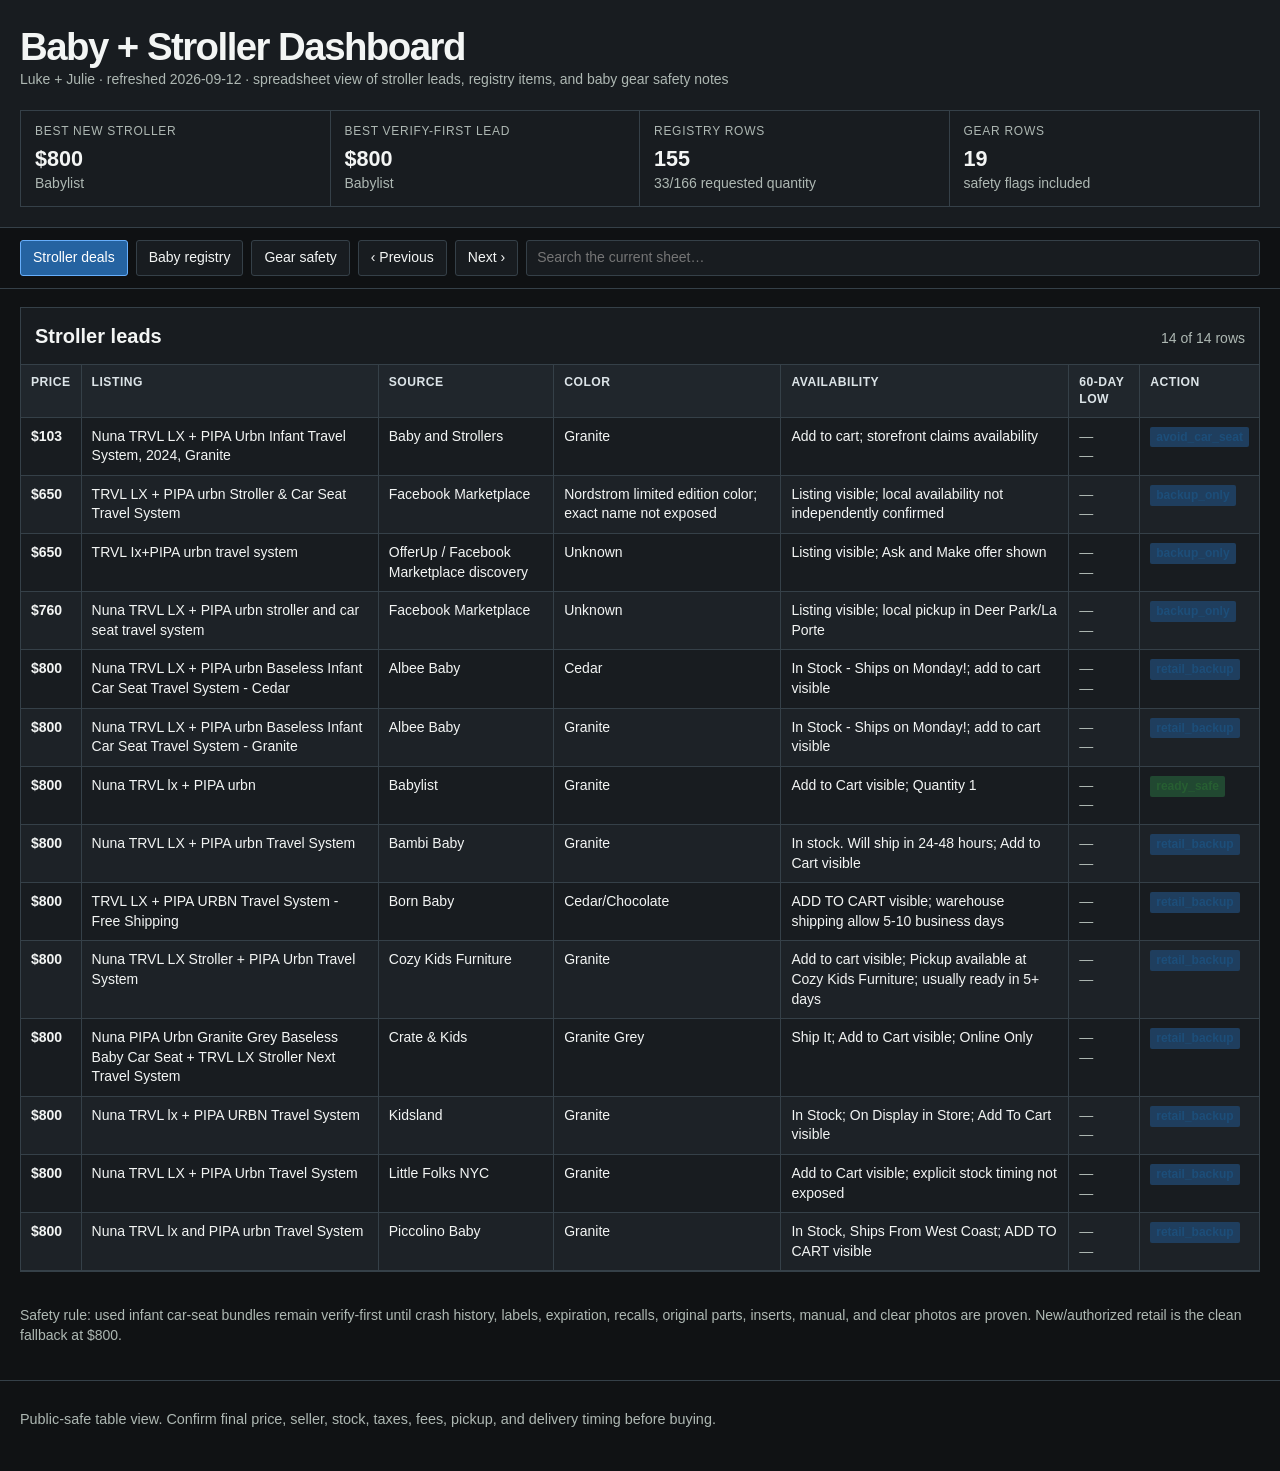
==== commit 40676088: "Publish September 12 stroller checks and current Baby hub count" ====
--- a/dashboards/baby-stroller.html
+++ b/dashboards/baby-stroller.html
@@ -59,7 +59,7 @@
 <body class="grid-dashboard">
   <header class="grid-header"><div class="grid-wrap">
     <h1>Baby + Stroller Dashboard</h1>
-    <p class="subhead">Luke + Julie · refreshed 2026-09-11 · spreadsheet view of stroller leads, registry items, and baby gear safety notes</p>
+    <p class="subhead">Luke + Julie · refreshed 2026-09-12 · spreadsheet view of stroller leads, registry items, and baby gear safety notes</p>
     <div class="summary-grid" aria-label="Dashboard summary">
       <div class="summary-cell"><span class="summary-label">Best new stroller</span><span class="summary-value">$800</span><span class="muted">Babylist</span></div>
       <div class="summary-cell"><span class="summary-label">Best verify-first lead</span><span class="summary-value">$800</span><span class="muted">Babylist</span></div>
@@ -78,7 +78,7 @@
     </div></div></section>
     <div class="grid-wrap">
       <section class="view-panel" id="stroller-panel" role="tabpanel" aria-labelledby="stroller-tab">
-        <div class="sheet"><div class="sheet-head"><h2>Stroller leads</h2><span class="muted" id="stroller-count">17 rows</span></div><div class="sheet-scroll"><table><thead><tr><th>Price</th><th>Listing</th><th>Source</th><th>Color</th><th>Availability</th><th>60-day low</th><th>Action</th></tr></thead><tbody><tr data-search="Nuna TRVL LX + PIPA Urbn Infant Travel System, 2024, Granite Baby and Strollers Granite Add to cart; storefront claims availability avoid_car_seat"><td><strong>$103</strong></td><td>Nuna TRVL LX + PIPA Urbn Infant Travel System, 2024, Granite</td><td>Baby and Strollers</td><td>Granite</td><td>Add to cart; storefront claims availability</td><td><span class="muted">—</span><br><span class="muted">—</span></td><td><span class="status-text verify">avoid_car_seat</span></td></tr><tr data-search="Nuna infant car seat TRVL LX PIPA urban travel system Facebook Marketplace Unknown Not freshly verifiable; prior Marketplace snippet only backup_only"><td><strong>$200</strong></td><td>Nuna infant car seat TRVL LX PIPA urban travel system</td><td>Facebook Marketplace</td><td>Unknown</td><td>Not freshly verifiable; prior Marketplace snippet only</td><td><span class="muted">—</span><br><span class="muted">—</span></td><td><span class="status-text verify">backup_only</span></td></tr><tr data-search="Nuna Pipa Urbn + TRVL LX - cedar Facebook Marketplace Cedar Marketplace snippet backup only; open and message seller to verify if still visible backup_only"><td><strong>$650</strong></td><td>Nuna Pipa Urbn + TRVL LX - cedar</td><td>Facebook Marketplace</td><td>Cedar</td><td>Marketplace snippet backup only; open and message seller to verify if still visible</td><td><span class="muted">—</span><br><span class="muted">—</span></td><td><span class="status-text verify">backup_only</span></td></tr><tr data-search="TRVL LX + PIPA urbn Stroller &amp; Car Seat Travel System Facebook Marketplace Nordstrom limited edition color; exact color name not shown Listing visible; confirm seller availability backup_only"><td><strong>$650</strong></td><td>TRVL LX + PIPA urbn Stroller &amp; Car Seat Travel System</td><td>Facebook Marketplace</td><td>Nordstrom limited edition color; exact color name not shown</td><td>Listing visible; confirm seller availability</td><td><span class="status-text safe">NEW 60-DAY LOW</span><br><strong>$50.00 lower</strong></td><td><span class="status-text verify">backup_only</span></td></tr><tr data-search="TRVL Ix+PIPA urbn travel system OfferUp / Facebook Marketplace discovery Unknown Listing visible; Ask and Make offer shown backup_only"><td><strong>$650</strong></td><td>TRVL Ix+PIPA urbn travel system</td><td>OfferUp / Facebook Marketplace discovery</td><td>Unknown</td><td>Listing visible; Ask and Make offer shown</td><td><span class="muted">—</span><br><span class="muted">—</span></td><td><span class="status-text verify">backup_only</span></td></tr><tr data-search="Nuna TRVL Stroller + PIPA URBN Car Seat Travel System Facebook Marketplace Unknown Not freshly verifiable; prior Marketplace item page only backup_only"><td><strong>$750</strong></td><td>Nuna TRVL Stroller + PIPA URBN Car Seat Travel System</td><td>Facebook Marketplace</td><td>Unknown</td><td>Not freshly verifiable; prior Marketplace item page only</td><td><span class="muted">—</span><br><span class="muted">—</span></td><td><span class="status-text verify">backup_only</span></td></tr><tr data-search="Nuna TRVL LX + PIPA urbn stroller and car seat travel system Facebook Marketplace Unknown Listing visible; confirm seller availability backup_only"><td><strong>$760</strong></td><td>Nuna TRVL LX + PIPA urbn stroller and car seat travel system</td><td>Facebook Marketplace</td><td>Unknown</td><td>Listing visible; confirm seller availability</td><td><span class="muted">—</span><br><span class="muted">—</span></td><td><span class="status-text verify">backup_only</span></td></tr><tr data-search="Nuna TRVL LX + PIPA urbn Baseless Infant Car Seat Travel System - Cedar Albee Baby Cedar In Stock; Ships Today; add to cart visible retail_backup"><td><strong>$800</strong></td><td>Nuna TRVL LX + PIPA urbn Baseless Infant Car Seat Travel System - Cedar</td><td>Albee Baby</td><td>Cedar</td><td>In Stock; Ships Today; add to cart visible</td><td><span class="muted">—</span><br><span class="muted">—</span></td><td><span class="status-text verify">retail_backup</span></td></tr><tr data-search="Nuna TRVL LX + PIPA urbn Baseless Infant Car Seat Travel System - Granite Albee Baby Granite In Stock; Ships Today; add to cart visible retail_backup"><td><strong>$800</strong></td><td>Nuna TRVL LX + PIPA urbn Baseless Infant Car Seat Travel System - Granite</td><td>Albee Baby</td><td>Granite</td><td>In Stock; Ships Today; add to cart visible</td><td><span class="muted">—</span><br><span class="muted">—</span></td><td><span class="status-text verify">retail_backup</span></td></tr><tr data-search="Nuna TRVL lx + PIPA urbn Babylist Granite Add to Cart visible ready_safe"><td><strong>$800</strong></td><td>Nuna TRVL lx + PIPA urbn</td><td>Babylist</td><td>Granite</td><td>Add to Cart visible</td><td><span class="muted">—</span><br><span class="muted">—</span></td><td><span class="status-text safe">ready_safe</span></td></tr><tr data-search="Nuna TRVL LX + PIPA urbn Travel System Bambi Baby Granite Add to Cart visible retail_backup"><td><strong>$800</strong></td><td>Nuna TRVL LX + PIPA urbn Travel System</td><td>Bambi Baby</td><td>Granite</td><td>Add to Cart visible</td><td><span class="muted">—</span><br><span class="muted">—</span></td><td><span class="status-text verify">retail_backup</span></td></tr><tr data-search="TRVL LX + PIPA URBN Travel System - Free Shipping Born Baby Cedar/Chocolate Add to cart visible; warehouse shipping stated 5-10 business days retail_backup"><td><strong>$800</strong></td><td>TRVL LX + PIPA URBN Travel System - Free Shipping</td><td>Born Baby</td><td>Cedar/Chocolate</td><td>Add to cart visible; warehouse shipping stated 5-10 business days</td><td><span class="muted">—</span><br><span class="muted">—</span></td><td><span class="status-text verify">retail_backup</span></td></tr><tr data-search="Nuna TRVL LX Stroller + PIPA Urbn Travel System Cozy Kids Furniture Granite Pickup available at Cozy Kids Furniture; usually ready in 5+ days; Add to cart retail_backup"><td><strong>$800</strong></td><td>Nuna TRVL LX Stroller + PIPA Urbn Travel System</td><td>Cozy Kids Furniture</td><td>Granite</td><td>Pickup available at Cozy Kids Furniture; usually ready in 5+ days; Add to cart</td><td><span class="muted">—</span><br><span class="muted">—</span></td><td><span class="status-text verify">retail_backup</span></td></tr><tr data-search="Nuna PIPA Urbn Granite Grey Baseless Baby Car Seat + TRVL LX Stroller Next Travel System Crate &amp; Kids Granite Grey Ships free; Add to Cart visible retail_backup"><td><strong>$800</strong></td><td>Nuna PIPA Urbn Granite Grey Baseless Baby Car Seat + TRVL LX Stroller Next Travel System</td><td>Crate &amp; Kids</td><td>Granite Grey</td><td>Ships free; Add to Cart visible</td><td><span class="muted">—</span><br><span class="muted">—</span></td><td><span class="status-text verify">retail_backup</span></td></tr><tr data-search="Nuna TRVL lx + PIPA URBN Travel System Kidsland Granite In Stock; Free Shipping; Ships within 1-business day; Add To Cart retail_backup"><td><strong>$800</strong></td><td>Nuna TRVL lx + PIPA URBN Travel System</td><td>Kidsland</td><td>Granite</td><td>In Stock; Free Shipping; Ships within 1-business day; Add To Cart</td><td><span class="muted">—</span><br><span class="muted">—</span></td><td><span class="status-text verify">retail_backup</span></td></tr><tr data-search="Nuna TRVL LX + PIPA Urbn Travel System Little Folks NYC Granite Add to Cart visible; explicit stock/shipping timing not exposed retail_backup"><td><strong>$800</strong></td><td>Nuna TRVL LX + PIPA Urbn Travel System</td><td>Little Folks NYC</td><td>Granite</td><td>Add to Cart visible; explicit stock/shipping timing not exposed</td><td><span class="muted">—</span><br><span class="muted">—</span></td><td><span class="status-text verify">retail_backup</span></td></tr><tr data-search="Nuna TRVL lx and PIPA urbn Travel System Piccolino Baby Granite In Stock, Ships From West Coast; ADD TO CART retail_backup"><td><strong>$800</strong></td><td>Nuna TRVL lx and PIPA urbn Travel System</td><td>Piccolino Baby</td><td>Granite</td><td>In Stock, Ships From West Coast; ADD TO CART</td><td><span class="muted">—</span><br><span class="muted">—</span></td><td><span class="status-text verify">retail_backup</span></td></tr></tbody></table><div class="empty-row">No stroller rows match the search.</div></div></div>
+        <div class="sheet"><div class="sheet-head"><h2>Stroller leads</h2><span class="muted" id="stroller-count">14 rows</span></div><div class="sheet-scroll"><table><thead><tr><th>Price</th><th>Listing</th><th>Source</th><th>Color</th><th>Availability</th><th>60-day low</th><th>Action</th></tr></thead><tbody><tr data-search="Nuna TRVL LX + PIPA Urbn Infant Travel System, 2024, Granite Baby and Strollers Granite Add to cart; storefront claims availability avoid_car_seat"><td><strong>$103</strong></td><td>Nuna TRVL LX + PIPA Urbn Infant Travel System, 2024, Granite</td><td>Baby and Strollers</td><td>Granite</td><td>Add to cart; storefront claims availability</td><td><span class="muted">—</span><br><span class="muted">—</span></td><td><span class="status-text verify">avoid_car_seat</span></td></tr><tr data-search="TRVL LX + PIPA urbn Stroller &amp; Car Seat Travel System Facebook Marketplace Nordstrom limited edition color; exact name not exposed Listing visible; local availability not independently confirmed backup_only"><td><strong>$650</strong></td><td>TRVL LX + PIPA urbn Stroller &amp; Car Seat Travel System</td><td>Facebook Marketplace</td><td>Nordstrom limited edition color; exact name not exposed</td><td>Listing visible; local availability not independently confirmed</td><td><span class="muted">—</span><br><span class="muted">—</span></td><td><span class="status-text verify">backup_only</span></td></tr><tr data-search="TRVL Ix+PIPA urbn travel system OfferUp / Facebook Marketplace discovery Unknown Listing visible; Ask and Make offer shown backup_only"><td><strong>$650</strong></td><td>TRVL Ix+PIPA urbn travel system</td><td>OfferUp / Facebook Marketplace discovery</td><td>Unknown</td><td>Listing visible; Ask and Make offer shown</td><td><span class="muted">—</span><br><span class="muted">—</span></td><td><span class="status-text verify">backup_only</span></td></tr><tr data-search="Nuna TRVL LX + PIPA urbn stroller and car seat travel system Facebook Marketplace Unknown Listing visible; local pickup in Deer Park/La Porte backup_only"><td><strong>$760</strong></td><td>Nuna TRVL LX + PIPA urbn stroller and car seat travel system</td><td>Facebook Marketplace</td><td>Unknown</td><td>Listing visible; local pickup in Deer Park/La Porte</td><td><span class="muted">—</span><br><span class="muted">—</span></td><td><span class="status-text verify">backup_only</span></td></tr><tr data-search="Nuna TRVL LX + PIPA urbn Baseless Infant Car Seat Travel System - Cedar Albee Baby Cedar In Stock - Ships on Monday!; add to cart visible retail_backup"><td><strong>$800</strong></td><td>Nuna TRVL LX + PIPA urbn Baseless Infant Car Seat Travel System - Cedar</td><td>Albee Baby</td><td>Cedar</td><td>In Stock - Ships on Monday!; add to cart visible</td><td><span class="muted">—</span><br><span class="muted">—</span></td><td><span class="status-text verify">retail_backup</span></td></tr><tr data-search="Nuna TRVL LX + PIPA urbn Baseless Infant Car Seat Travel System - Granite Albee Baby Granite In Stock - Ships on Monday!; add to cart visible retail_backup"><td><strong>$800</strong></td><td>Nuna TRVL LX + PIPA urbn Baseless Infant Car Seat Travel System - Granite</td><td>Albee Baby</td><td>Granite</td><td>In Stock - Ships on Monday!; add to cart visible</td><td><span class="muted">—</span><br><span class="muted">—</span></td><td><span class="status-text verify">retail_backup</span></td></tr><tr data-search="Nuna TRVL lx + PIPA urbn Babylist Granite Add to Cart visible; Quantity 1 ready_safe"><td><strong>$800</strong></td><td>Nuna TRVL lx + PIPA urbn</td><td>Babylist</td><td>Granite</td><td>Add to Cart visible; Quantity 1</td><td><span class="muted">—</span><br><span class="muted">—</span></td><td><span class="status-text safe">ready_safe</span></td></tr><tr data-search="Nuna TRVL LX + PIPA urbn Travel System Bambi Baby Granite In stock. Will ship in 24-48 hours; Add to Cart visible retail_backup"><td><strong>$800</strong></td><td>Nuna TRVL LX + PIPA urbn Travel System</td><td>Bambi Baby</td><td>Granite</td><td>In stock. Will ship in 24-48 hours; Add to Cart visible</td><td><span class="muted">—</span><br><span class="muted">—</span></td><td><span class="status-text verify">retail_backup</span></td></tr><tr data-search="TRVL LX + PIPA URBN Travel System - Free Shipping Born Baby Cedar/Chocolate ADD TO CART visible; warehouse shipping allow 5-10 business days retail_backup"><td><strong>$800</strong></td><td>TRVL LX + PIPA URBN Travel System - Free Shipping</td><td>Born Baby</td><td>Cedar/Chocolate</td><td>ADD TO CART visible; warehouse shipping allow 5-10 business days</td><td><span class="muted">—</span><br><span class="muted">—</span></td><td><span class="status-text verify">retail_backup</span></td></tr><tr data-search="Nuna TRVL LX Stroller + PIPA Urbn Travel System Cozy Kids Furniture Granite Add to cart visible; Pickup available at Cozy Kids Furniture; usually ready in 5+ days retail_backup"><td><strong>$800</strong></td><td>Nuna TRVL LX Stroller + PIPA Urbn Travel System</td><td>Cozy Kids Furniture</td><td>Granite</td><td>Add to cart visible; Pickup available at Cozy Kids Furniture; usually ready in 5+ days</td><td><span class="muted">—</span><br><span class="muted">—</span></td><td><span class="status-text verify">retail_backup</span></td></tr><tr data-search="Nuna PIPA Urbn Granite Grey Baseless Baby Car Seat + TRVL LX Stroller Next Travel System Crate &amp; Kids Granite Grey Ship It; Add to Cart visible; Online Only retail_backup"><td><strong>$800</strong></td><td>Nuna PIPA Urbn Granite Grey Baseless Baby Car Seat + TRVL LX Stroller Next Travel System</td><td>Crate &amp; Kids</td><td>Granite Grey</td><td>Ship It; Add to Cart visible; Online Only</td><td><span class="muted">—</span><br><span class="muted">—</span></td><td><span class="status-text verify">retail_backup</span></td></tr><tr data-search="Nuna TRVL lx + PIPA URBN Travel System Kidsland Granite In Stock; On Display in Store; Add To Cart visible retail_backup"><td><strong>$800</strong></td><td>Nuna TRVL lx + PIPA URBN Travel System</td><td>Kidsland</td><td>Granite</td><td>In Stock; On Display in Store; Add To Cart visible</td><td><span class="muted">—</span><br><span class="muted">—</span></td><td><span class="status-text verify">retail_backup</span></td></tr><tr data-search="Nuna TRVL LX + PIPA Urbn Travel System Little Folks NYC Granite Add to Cart visible; explicit stock timing not exposed retail_backup"><td><strong>$800</strong></td><td>Nuna TRVL LX + PIPA Urbn Travel System</td><td>Little Folks NYC</td><td>Granite</td><td>Add to Cart visible; explicit stock timing not exposed</td><td><span class="muted">—</span><br><span class="muted">—</span></td><td><span class="status-text verify">retail_backup</span></td></tr><tr data-search="Nuna TRVL lx and PIPA urbn Travel System Piccolino Baby Granite In Stock, Ships From West Coast; ADD TO CART visible retail_backup"><td><strong>$800</strong></td><td>Nuna TRVL lx and PIPA urbn Travel System</td><td>Piccolino Baby</td><td>Granite</td><td>In Stock, Ships From West Coast; ADD TO CART visible</td><td><span class="muted">—</span><br><span class="muted">—</span></td><td><span class="status-text verify">retail_backup</span></td></tr></tbody></table><div class="empty-row">No stroller rows match the search.</div></div></div>
         <p class="notes">Safety rule: used infant car-seat bundles remain verify-first until crash history, labels, expiration, recalls, original parts, inserts, manual, and clear photos are proven. New/authorized retail is the clean fallback at $800.</p>
       </section>
       <section class="view-panel" id="registry-panel" role="tabpanel" aria-labelledby="registry-tab" hidden>
